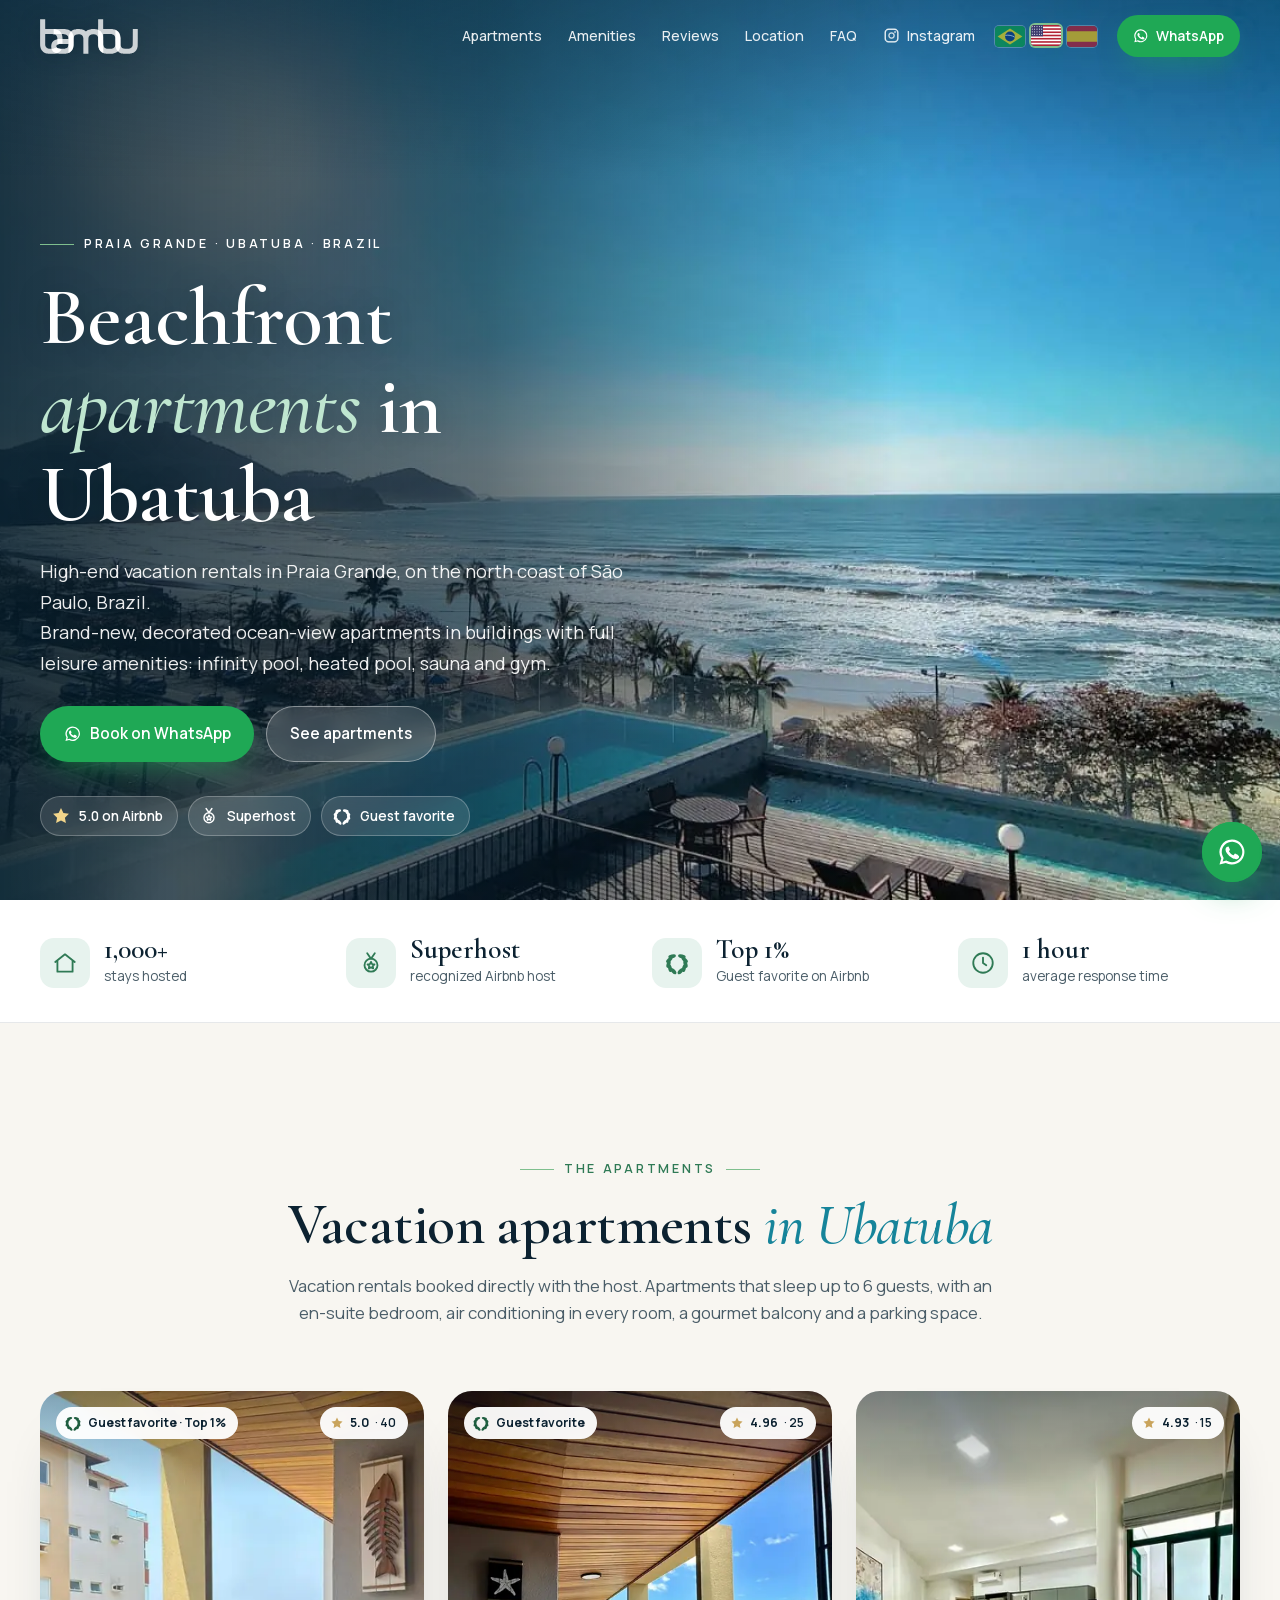
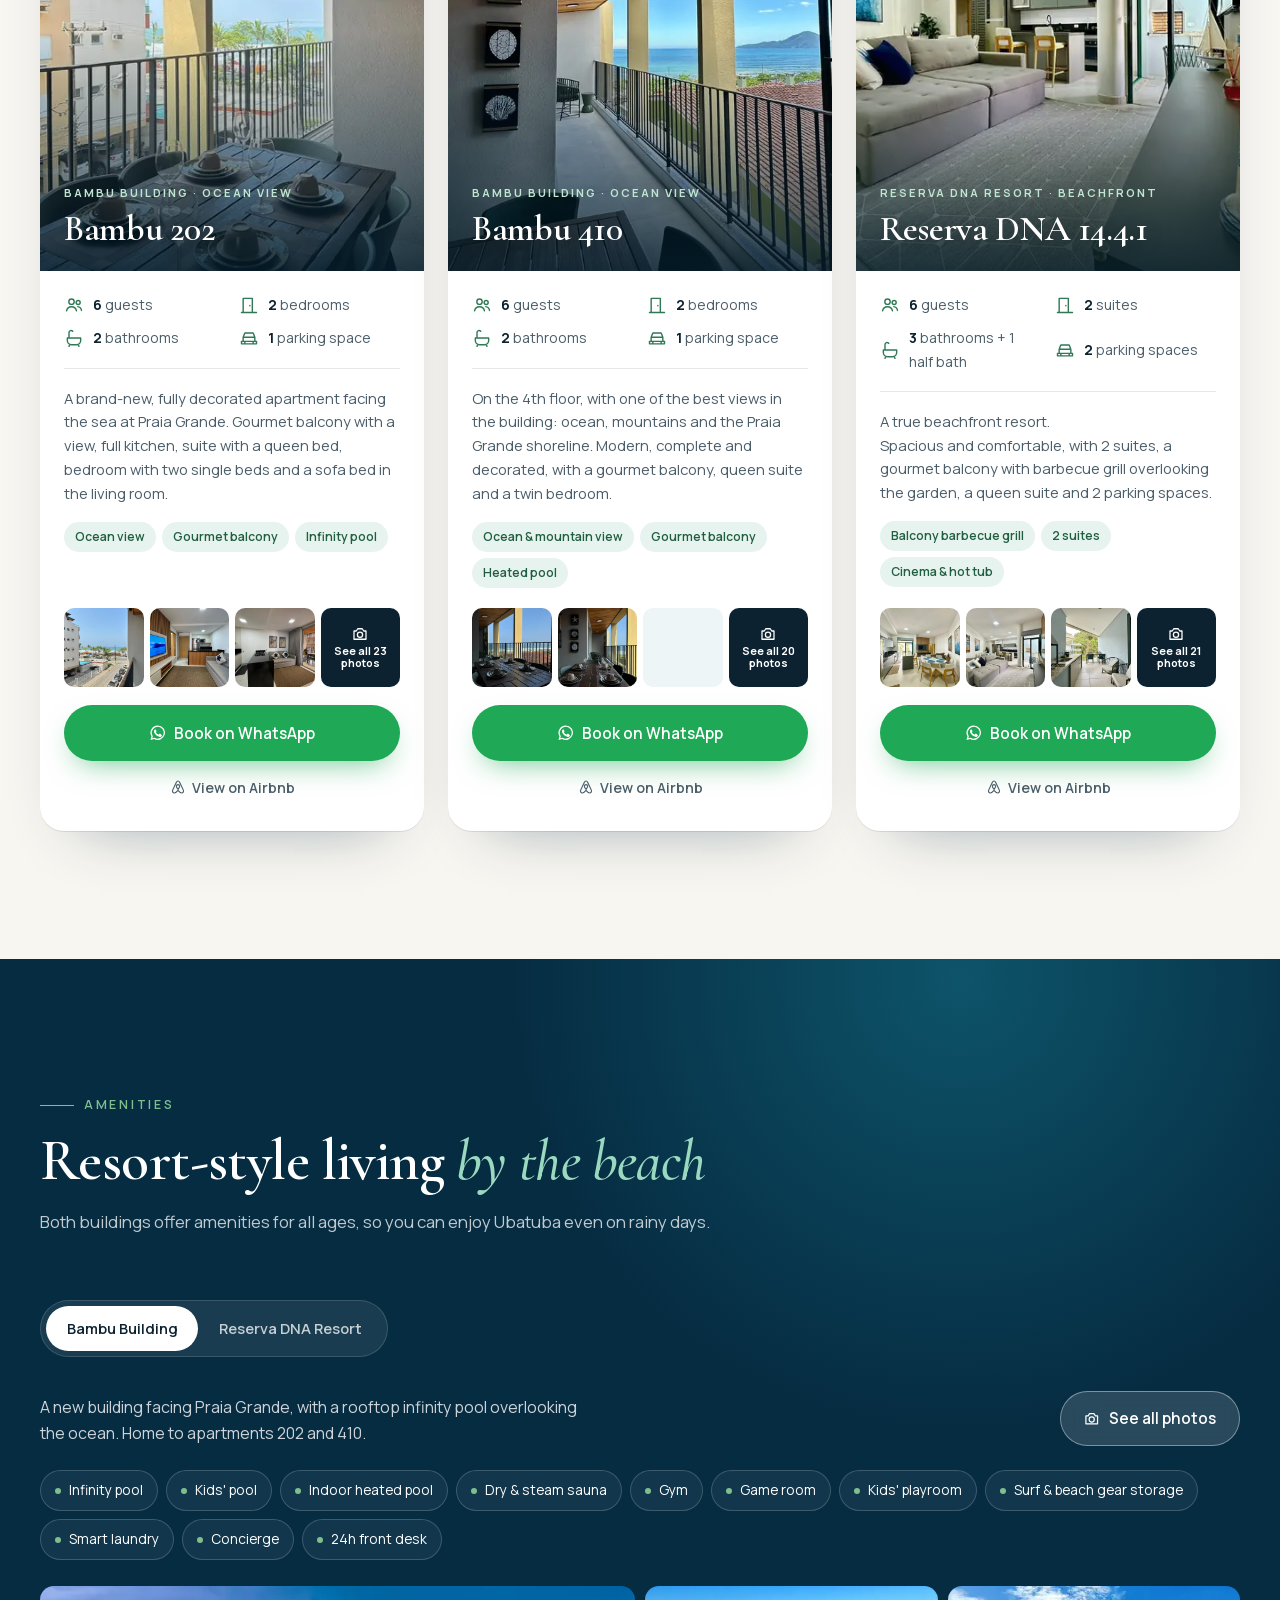
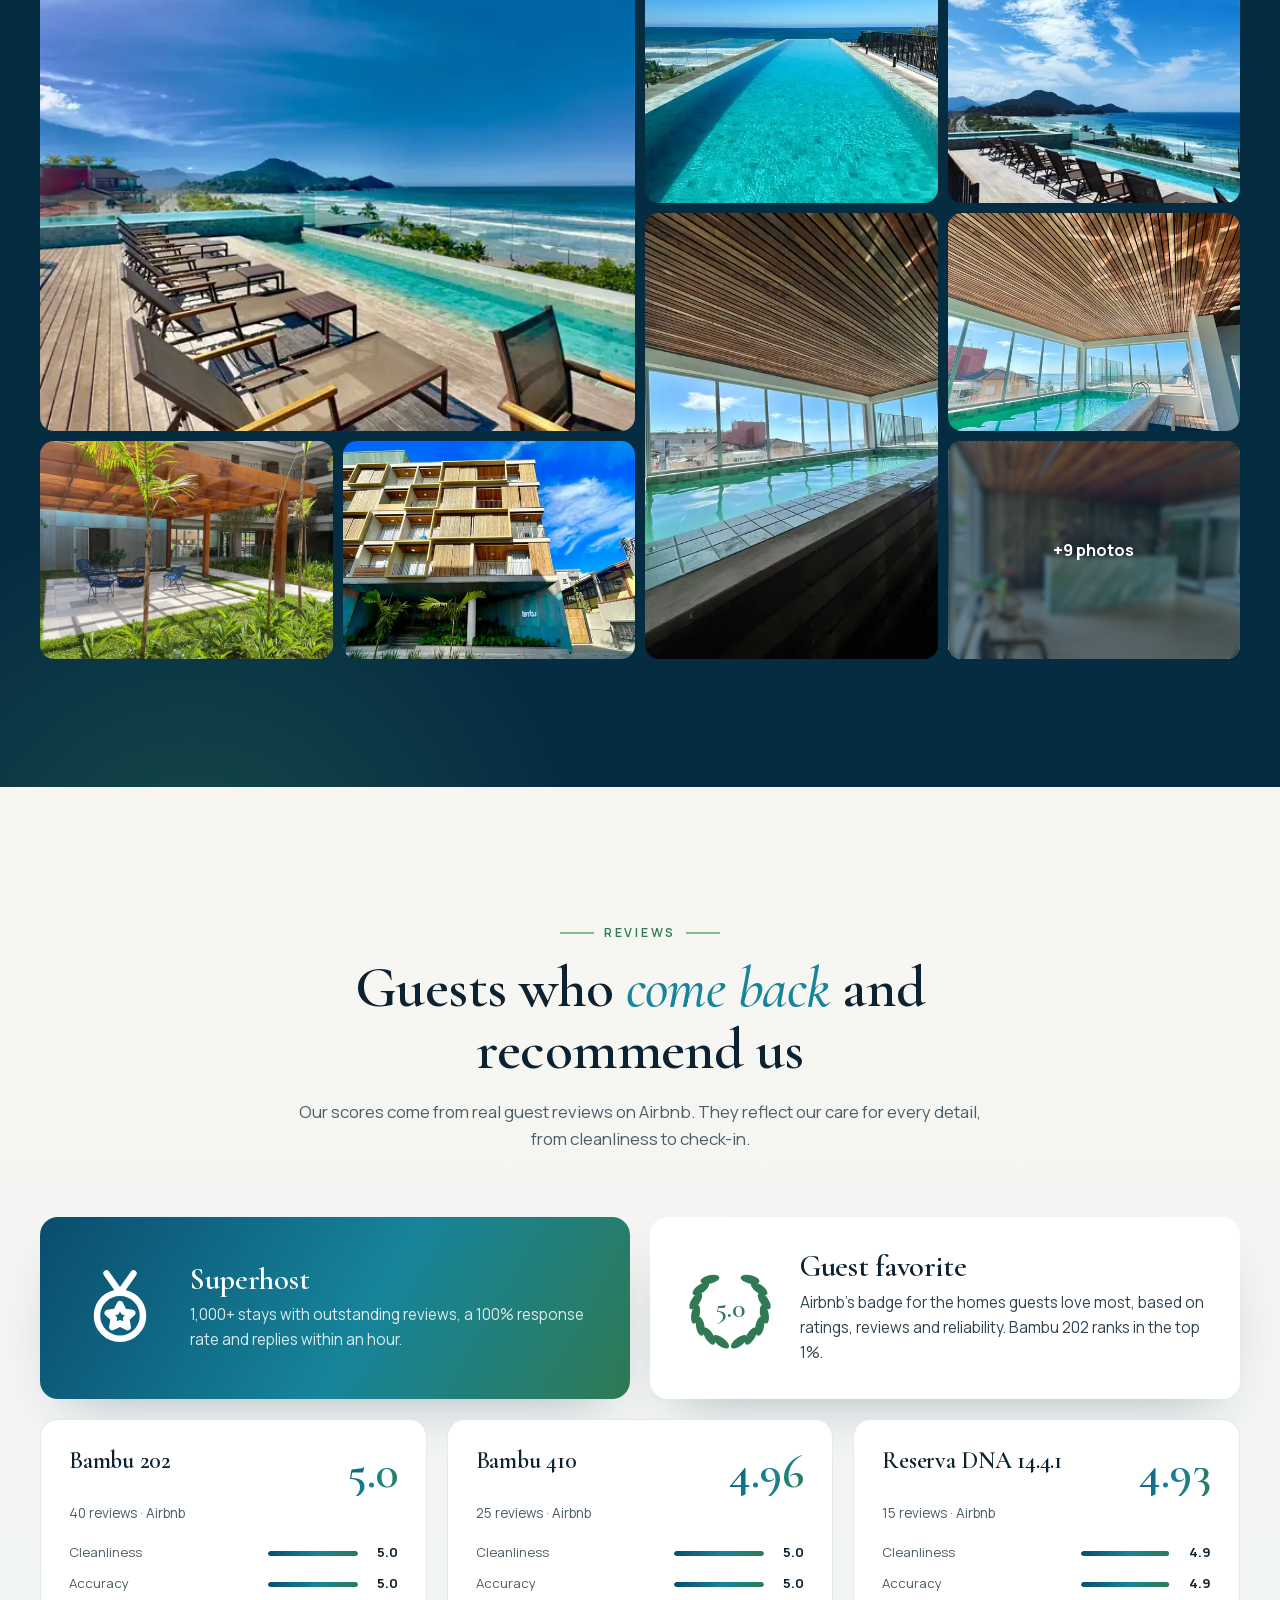
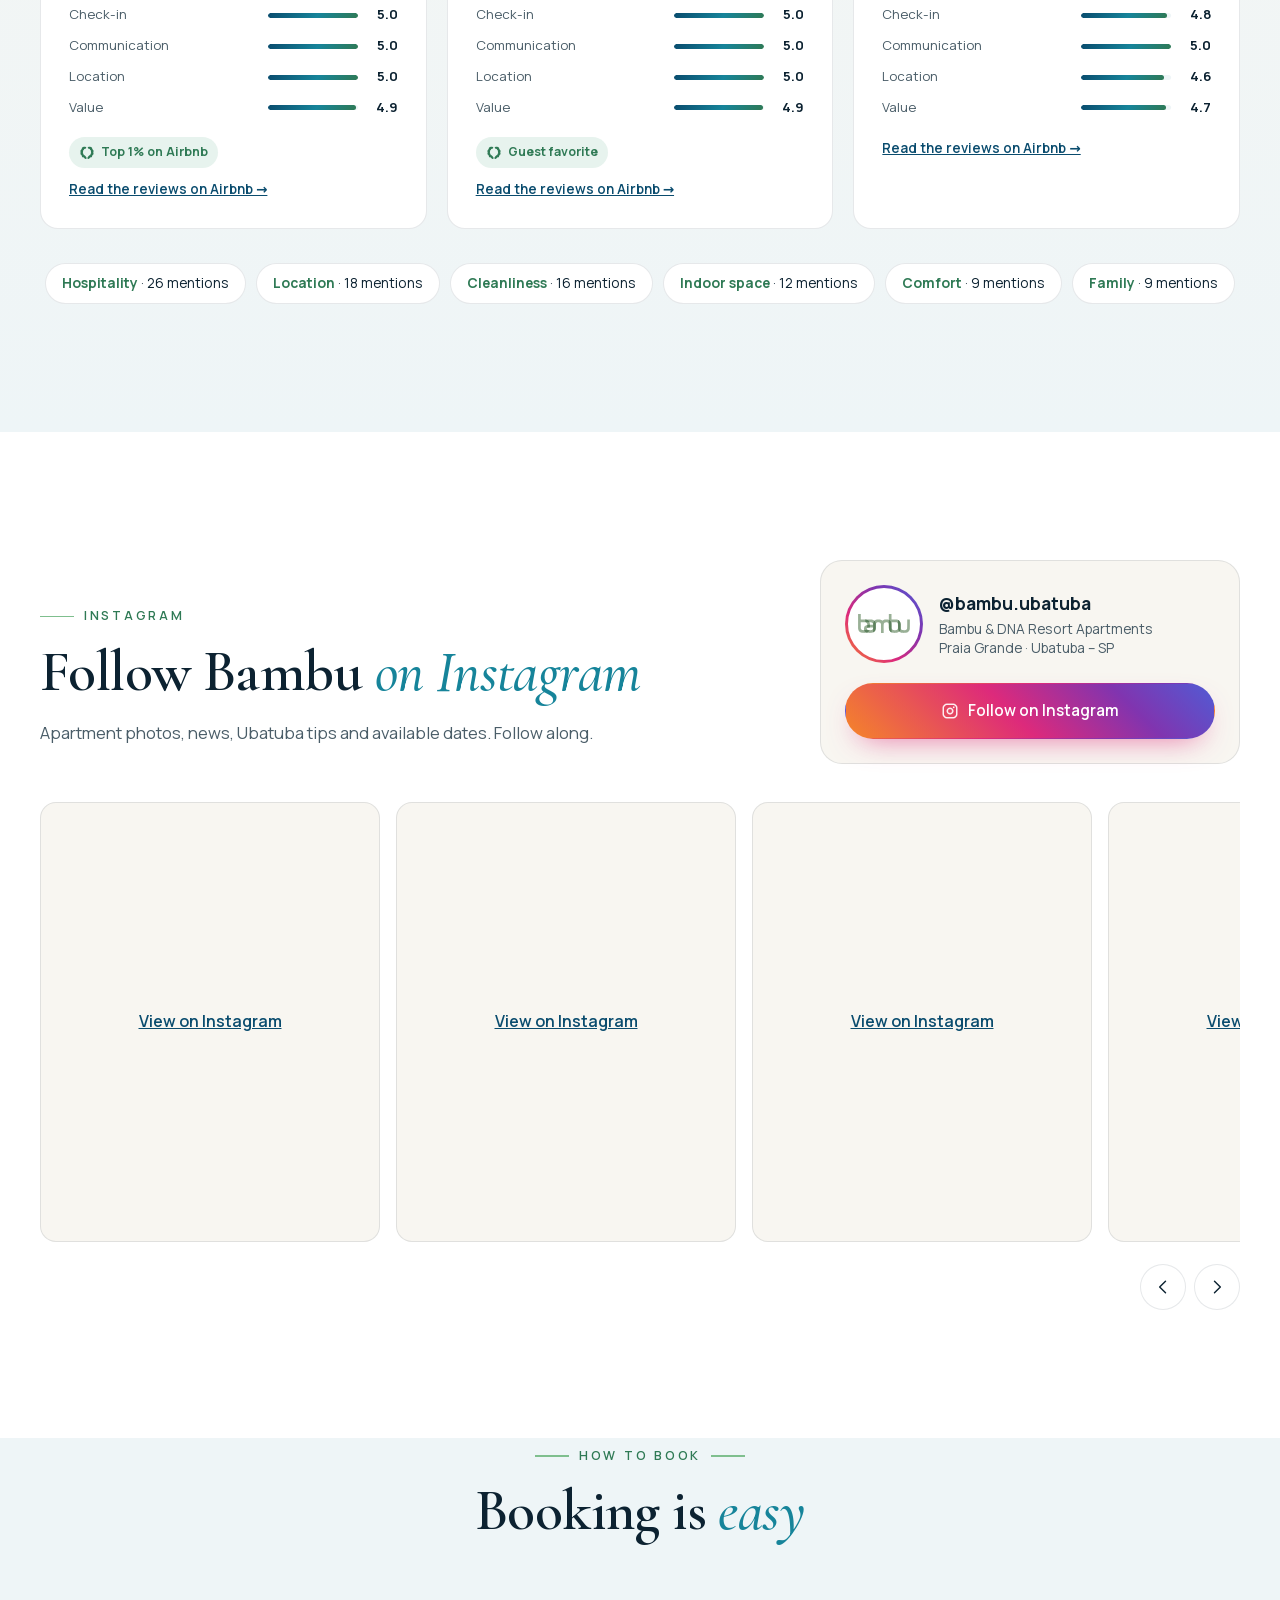
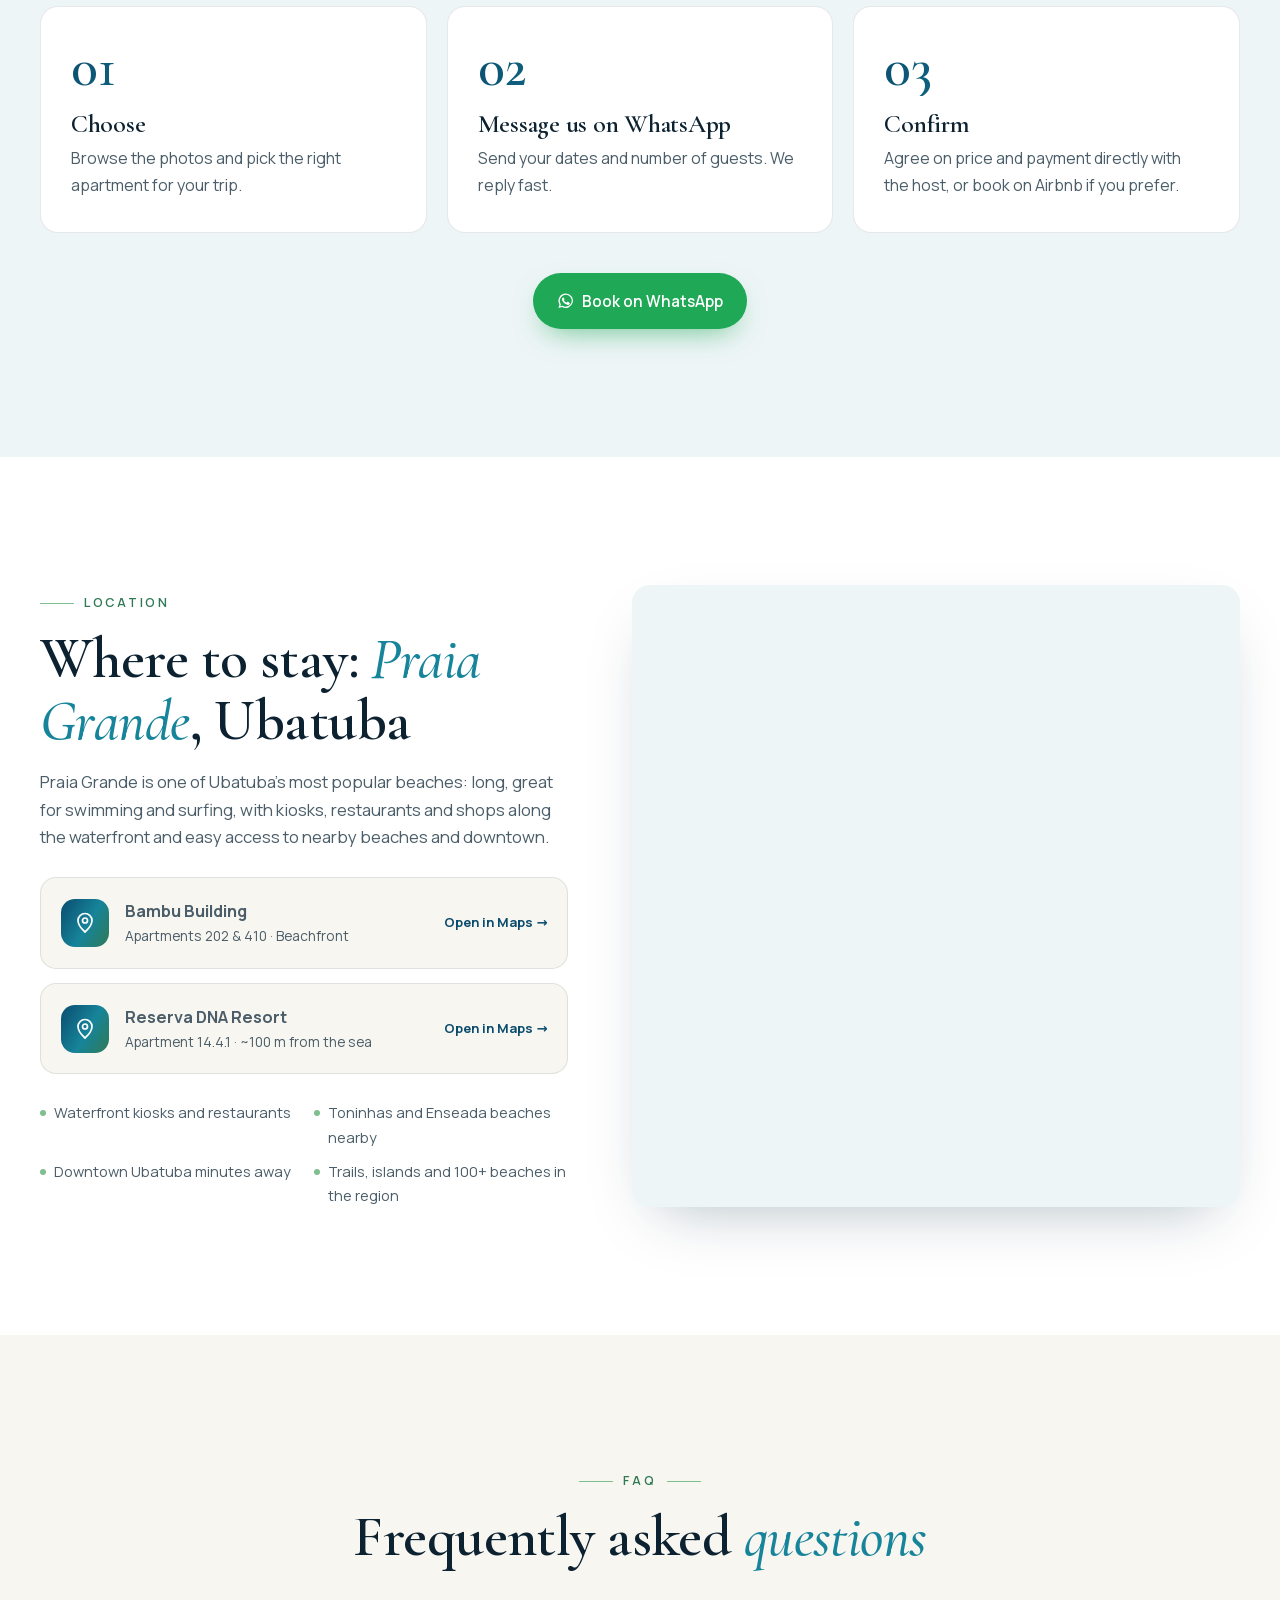
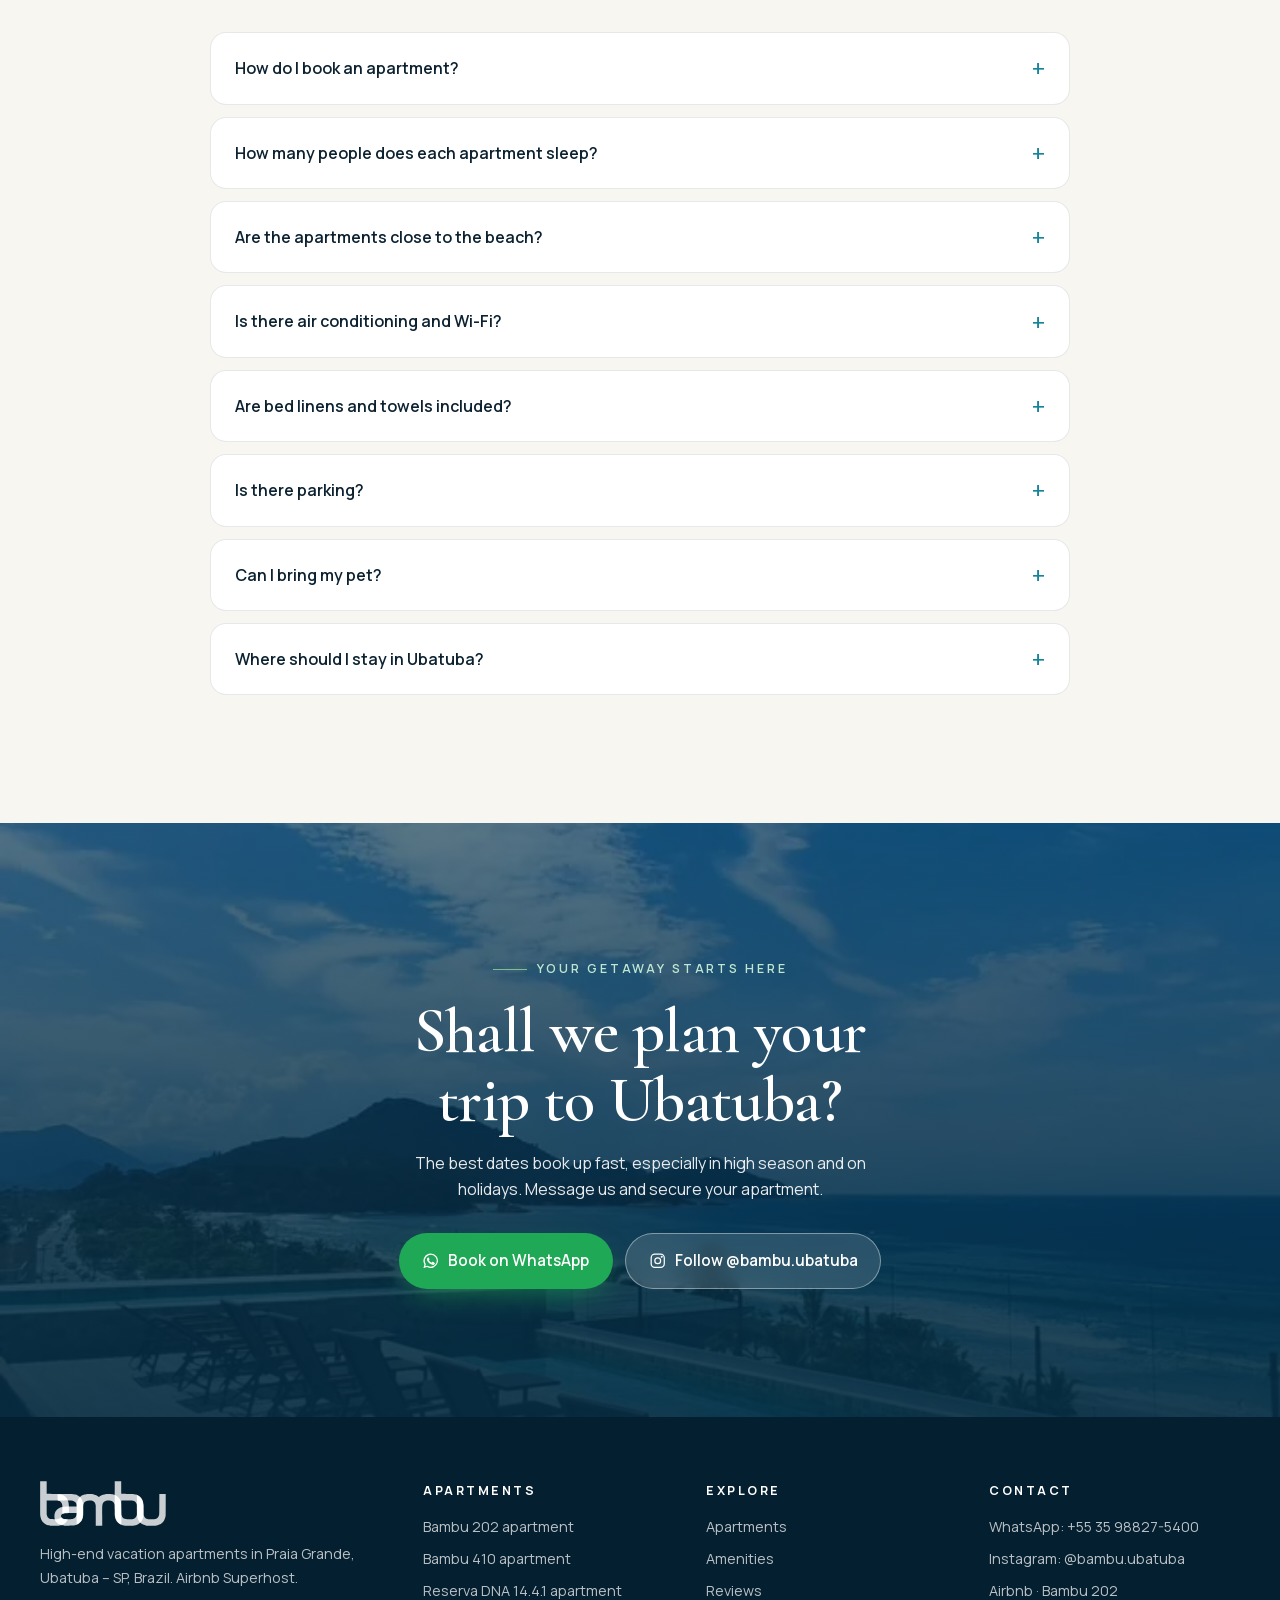
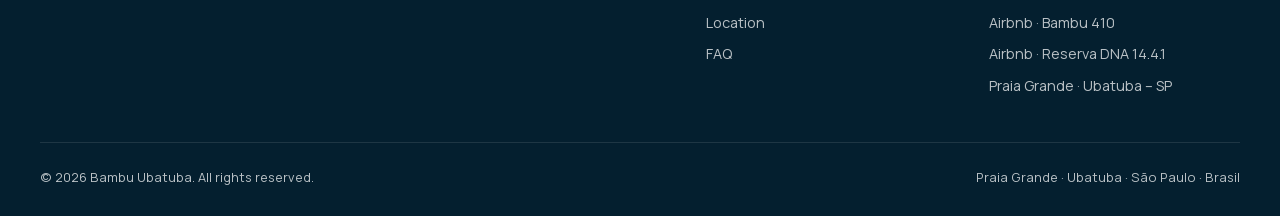
==== site/en/index.html @ 93672e26 "Instagram: 7 posts reais via incorporação oficial, em carrossel com carregamento sob demanda Co-Auth" ====
<!doctype html>
<html lang="en">
<head>
<meta charset="utf-8">
<meta name="viewport" content="width=device-width, initial-scale=1, viewport-fit=cover">
<title>Ubatuba Beachfront Vacation Rentals | Bambu</title>
<meta name="description" content="Vacation rentals in Ubatuba, Brazil: high-end ocean-view apartments in Praia Grande, in resort-style buildings with infinity pools. Airbnb Superhost with 1,000+ stays. Book on WhatsApp.">
<meta name="robots" content="index, follow, max-image-preview:large">
<link rel="canonical" href="https://www.bambuubatuba.com.br/en/">
<link rel="alternate" hreflang="pt-BR" href="https://www.bambuubatuba.com.br/"><link rel="alternate" hreflang="en" href="https://www.bambuubatuba.com.br/en/"><link rel="alternate" hreflang="es" href="https://www.bambuubatuba.com.br/es/"><link rel="alternate" hreflang="x-default" href="https://www.bambuubatuba.com.br/">
<meta name="theme-color" content="#062c42">
<meta name="geo.region" content="BR-SP"><meta name="geo.placename" content="Ubatuba">
<meta property="og:type" content="website"><meta property="og:site_name" content="Bambu Ubatuba">
<meta property="og:title" content="Ubatuba Beachfront Vacation Rentals | Bambu"><meta property="og:description" content="Vacation rentals in Ubatuba, Brazil: high-end ocean-view apartments in Praia Grande, in resort-style buildings with infinity pools. Airbnb Superhost with 1,000+ stays. Book on WhatsApp.">
<meta property="og:url" content="https://www.bambuubatuba.com.br/en/"><meta property="og:image" content="https://www.bambuubatuba.com.br/img/hero/og-bambu-ubatuba.jpg"><meta property="og:image:width" content="1200"><meta property="og:image:height" content="630">
<meta property="og:locale" content="en_US"><meta property="og:locale:alternate" content="pt_BR"><meta property="og:locale:alternate" content="es_ES">
<meta name="twitter:card" content="summary_large_image">
<link rel="icon" href="../favicon.svg" type="image/svg+xml">
<link rel="apple-touch-icon" href="../apple-touch-icon.png">
<link rel="manifest" href="../site.webmanifest">
<link rel="preload" href="../fonts/cormorant.woff2" as="font" type="font/woff2" crossorigin>
<link rel="preload" href="../fonts/manrope.woff2" as="font" type="font/woff2" crossorigin>
<link rel="preload" as="image" href="../img/hero/bambu-ubatuba-vista-mar-wide.webp" media="(min-aspect-ratio: 1/1)" fetchpriority="high">
<link rel="preload" as="image" imagesrcset="../img/hero/bambu-ubatuba-vista-mar-640.webp 640w, ../img/hero/bambu-ubatuba-vista-mar-960.webp 960w, ../img/hero/bambu-ubatuba-vista-mar-1200.webp 1200w" imagesizes="100vw" media="(max-aspect-ratio: 1/1)" fetchpriority="high">
<style>@font-face{font-family:"Cormorant";src:url(../fonts/cormorant.woff2) format("woff2");font-weight:500 600;font-style:normal;font-display:swap}@font-face{font-family:"Cormorant";src:url(../fonts/cormorant-italic.woff2) format("woff2");font-weight:500;font-style:italic;font-display:swap}@font-face{font-family:"Manrope";src:url(../fonts/manrope.woff2) format("woff2");font-weight:400 700;font-style:normal;font-display:swap}:root{--ink:#0c2231;--ink-soft:#4a5d68;--ocean-deep:#062c42;--ocean:#0a4c6e;--sea:#16849a;--bamboo:#2f7a55;--leaf:#7fbf8e;--mint:#e7f3ee;--mist:#eef5f7;--sand:#f8f6f1;--white:#fff;--line:rgba(12,34,49,.1);--gold:#c9a45c;--grad:linear-gradient(120deg,var(--ocean) 0%,var(--sea) 55%,var(--bamboo) 100%);--serif:"Cormorant","Cormorant Garamond",Georgia,"Times New Roman",serif;--sans:"Manrope",system-ui,-apple-system,"Segoe UI",Roboto,sans-serif;--r:18px;--shadow:0 24px 60px -28px rgba(6,44,66,.35);--wrap:1200px}*,*::before,*::after{box-sizing:border-box}html{scroll-behavior:smooth;-webkit-text-size-adjust:100%}body{margin:0;font-family:var(--sans);font-size:16px;line-height:1.65;color:var(--ink);background:var(--sand);-webkit-font-smoothing:antialiased;overflow-x:hidden}img{max-width:100%;height:auto;display:block}a{color:inherit}button{font:inherit;color:inherit;cursor:pointer}h1,h2,h3{font-family:var(--serif);font-weight:600;line-height:1.08;margin:0;letter-spacing:-.01em}p{margin:0 0 1em}.wrap{width:min(100% - 32px,var(--wrap));margin-inline:auto}.sr-only{position:absolute;width:1px;height:1px;overflow:hidden;clip:rect(0 0 0 0);white-space:nowrap}.skip{position:absolute;left:-999px;top:8px;background:#fff;padding:8px 14px;border-radius:8px;z-index:100}.skip:focus{left:8px}:focus-visible{outline:2px solid var(--sea);outline-offset:3px}section{scroll-margin-top:72px}.btn{display:inline-flex;align-items:center;justify-content:center;gap:.55em;padding:.95em 1.5em;border-radius:999px;font-weight:600;font-size:.95rem;text-decoration:none;border:1px solid transparent;transition:transform .2s,box-shadow .2s,background .2s,color .2s;white-space:nowrap}.btn svg{width:1.15em;height:1.15em;flex:none}.btn:hover{transform:translateY(-2px)}.btn-wa{background:#1fa855;color:#fff;box-shadow:0 12px 30px -12px rgba(31,168,85,.7)}.btn-wa:hover{background:#178f47}.btn-light{background:rgba(255,255,255,.14);color:#fff;border-color:rgba(255,255,255,.4);backdrop-filter:blur(8px)}.btn-light:hover{background:#fff;color:var(--ink)}.btn-line{background:transparent;color:var(--ink);border-color:var(--line)}.btn-line:hover{border-color:var(--ink)}.btn-dark{background:var(--ink);color:#fff}.hdr{position:fixed;inset:0 0 auto;z-index:50;color:#fff;transition:background .35s,box-shadow .35s,color .35s}.hdr.solid{background:rgba(255,255,255,.94);backdrop-filter:saturate(1.4) blur(14px);color:var(--ink);box-shadow:0 1px 0 var(--line)}.hdr-in{display:flex;align-items:center;gap:20px;height:72px}.logo{display:flex;align-items:center;gap:10px;text-decoration:none;margin-right:auto}.logo svg{width:34px;height:34px}.logo b{display:block;font-family:var(--serif);font-size:1.65rem;font-weight:600;line-height:1}.logo small{display:block;font-size:.62rem;letter-spacing:.34em;font-weight:600;opacity:.85;margin-top:3px}.nav{display:flex;gap:26px}.nav a{text-decoration:none;font-size:.9rem;font-weight:500;opacity:.9;position:relative}.nav a::after{content:"";position:absolute;left:0;right:0;bottom:-6px;height:1.5px;background:currentColor;transform:scaleX(0);transition:transform .25s;transform-origin:left}.nav a:hover::after{transform:scaleX(1)}.langs{display:flex;gap:6px;align-items:center}.langs a{display:block;width:30px;height:21px;border-radius:4px;overflow:hidden;opacity:.6;transition:opacity .2s,transform .2s;box-shadow:0 0 0 1px rgba(255,255,255,.4)}.hdr.solid .langs a{box-shadow:0 0 0 1px var(--line)}.langs a:hover,.langs a[aria-current]{opacity:1;transform:translateY(-1px)}.langs a[aria-current]{box-shadow:0 0 0 2px var(--leaf)}.langs svg{width:100%;height:100%;display:block}.hdr .btn-wa{padding:.65em 1.1em;font-size:.85rem}.burger{display:none;background:none;border:0;padding:8px;margin-right:-8px}.burger span{display:block;width:22px;height:2px;background:currentColor;margin:5px 0;border-radius:2px;transition:transform .3s,opacity .3s}.nav-open .burger span:nth-child(1){transform:translateY(7px) rotate(45deg)}.nav-open .burger span:nth-child(2){opacity:0}.nav-open .burger span:nth-child(3){transform:translateY(-7px) rotate(-45deg)}.logo img{display:block;height:35px;width:auto}.logo .logo-c{display:none}.hdr.solid .logo .logo-w{display:none}.hdr.solid .logo .logo-c{display:block}.ftr .logo img{height:45px}.nav-ig{display:inline-flex;align-items:center;gap:7px}.nav-ig img{width:17px;height:17px}.hdr-ig{display:none;width:40px;height:40px;place-items:center;border-radius:50%;transition:opacity .2s}.hdr-ig:hover{opacity:.8}.hdr-ig img{width:26px;height:26px}.hdr.solid .nav-ig img,.hdr.solid .hdr-ig img,.nav-open .nav-ig img{filter:brightness(0);opacity:.82}.hero{position:relative;min-height:100vh;min-height:100svh;display:flex;align-items:flex-end;color:#fff;overflow:hidden;background:var(--ocean-deep)}.hero picture,.hero picture img{position:absolute;inset:0;width:100%;height:100%;object-fit:cover}.hero picture img{object-position:50% 62%;animation:zoom 18s ease-out both}@keyframes zoom{from{transform:scale(1.08)}to{transform:scale(1)}}.hero::after{content:"";position:absolute;inset:0;background:linear-gradient(180deg,rgba(4,28,42,.5) 0%,rgba(4,28,42,.18) 14%,rgba(4,28,42,.5) 32%,rgba(4,28,42,.76) 55%,rgba(4,24,36,.94) 100%)}@media (max-aspect-ratio:1/1){.hero h1{text-shadow:0 2px 18px rgba(2,18,28,.55)}.hero h1 em{color:#e3f7ec}.hero p.lead{opacity:1;text-shadow:0 1px 12px rgba(2,18,28,.6)}.hero .eyebrow{text-shadow:0 1px 10px rgba(2,18,28,.6)}.hero .chip{background:rgba(4,28,42,.45)}}@media (min-aspect-ratio:1/1){.hero::after{background:linear-gradient(180deg,rgba(6,44,66,.45) 0%,rgba(6,44,66,0) 20%),linear-gradient(90deg,rgba(4,28,42,.86) 0%,rgba(4,28,42,.6) 38%,rgba(4,28,42,0) 70%)}.hero-in{padding-bottom:88px}}.hero-in{position:relative;z-index:1;padding:140px 0 64px}.eyebrow{display:inline-flex;align-items:center;gap:10px;font-size:.78rem;font-weight:600;letter-spacing:.22em;text-transform:uppercase}.eyebrow::before{content:"";width:34px;height:1.5px;background:var(--leaf)}.hero h1{font-size:clamp(2.6rem,6.4vw,5.4rem);max-width:13ch;margin:18px 0 18px;text-shadow:0 2px 30px rgba(0,0,0,.25)}.hero h1 em{font-style:italic;font-weight:500;color:#bfe6d0}.hero p.lead{font-size:clamp(1rem,1.5vw,1.15rem);max-width:56ch;opacity:.92}.hero-cta{display:flex;flex-wrap:wrap;gap:12px;margin:28px 0 34px}.chips{list-style:none;padding:0;margin:0;display:flex;flex-wrap:wrap;gap:10px}.chip{display:inline-flex;align-items:center;gap:8px;padding:8px 14px 8px 10px;border-radius:999px;background:rgba(255,255,255,.12);border:1px solid rgba(255,255,255,.25);backdrop-filter:blur(10px);font-size:.84rem;font-weight:600}.chip svg{width:20px;height:20px;flex:none}.trust{background:#fff;border-bottom:1px solid var(--line)}.trust ul{list-style:none;margin:0;padding:34px 0;display:grid;grid-template-columns:repeat(4,1fr);gap:24px}.trust li{display:flex;align-items:center;gap:14px}.trust .ic{width:50px;height:50px;border-radius:14px;display:grid;place-items:center;background:var(--mint);color:var(--bamboo);flex:none}.trust .ic svg{width:26px;height:26px}.trust strong{display:block;font-family:var(--serif);font-size:1.7rem;line-height:1}.trust span{font-size:.85rem;color:var(--ink-soft);line-height:1.35;display:block;margin-top:4px}.sec{padding:clamp(72px,10vw,128px) 0}.sec-head{max-width:720px;margin-bottom:clamp(40px,6vw,64px)}.sec-head.center{text-align:center;margin-inline:auto}.sec-head .eyebrow{color:var(--bamboo)}.sec-head h2{font-size:clamp(2.2rem,4.6vw,3.6rem);margin:14px 0 16px}.sec-head h2 em{font-style:italic;font-weight:500;color:var(--sea)}.sec-head p{color:var(--ink-soft);font-size:1.05rem}.center .eyebrow::after{content:"";width:34px;height:1.5px;background:var(--leaf)}.apts{display:grid;grid-template-columns:repeat(3,1fr);gap:24px;align-items:stretch}.apt{display:flex;flex-direction:column;background:#fff;border-radius:24px;overflow:hidden;box-shadow:0 1px 0 var(--line),0 30px 60px -40px rgba(6,44,66,.45);transition:transform .4s cubic-bezier(.2,.7,.2,1),box-shadow .4s}.apt:hover{transform:translateY(-6px);box-shadow:0 1px 0 var(--line),0 40px 70px -40px rgba(6,44,66,.55)}.apt-cover{position:relative;aspect-ratio:4/5;overflow:hidden;background:var(--mist)}.apt-img{position:absolute;inset:0;padding:0;border:0;background:none;display:block;width:100%}.apt-img img{width:100%;height:100%;object-fit:cover;transition:transform 1.1s cubic-bezier(.2,.7,.2,1)}.apt:hover .apt-img img{transform:scale(1.06)}.apt-cover::after{content:"";position:absolute;inset:0;background:linear-gradient(180deg,rgba(4,28,42,.35) 0%,rgba(4,28,42,0) 22%,rgba(4,28,42,0) 50%,rgba(4,28,42,.85) 100%);pointer-events:none}.apt-top{position:absolute;left:16px;right:16px;top:16px;z-index:1;display:flex;justify-content:space-between;align-items:center;gap:8px;pointer-events:none}.apt-fav,.apt-rate{white-space:nowrap;display:inline-flex;align-items:center;gap:6px;background:rgba(255,255,255,.95);color:var(--ink);padding:6px 12px 6px 8px;border-radius:999px;font-size:.76rem;font-weight:700;backdrop-filter:blur(6px)}.apt-rate{margin-left:auto;padding-left:10px;font-weight:600}.apt-rate svg{width:14px;height:14px;color:var(--gold)}.apt-cap{position:absolute;left:24px;right:24px;bottom:22px;z-index:1;color:#fff;pointer-events:none}.apt-cap .tag{color:#bfe6d0}.tag{font-size:.7rem;font-weight:700;letter-spacing:.18em;text-transform:uppercase;color:var(--sea)}.apt h3{font-size:clamp(2rem,2.8vw,2.5rem);margin-top:6px;text-shadow:0 2px 20px rgba(0,0,0,.3)}.apt-body{display:flex;flex-direction:column;flex:1;padding:22px 24px 24px}.specs{list-style:none;padding:0 0 18px;margin:0 0 18px;display:grid;grid-template-columns:1fr 1fr;gap:10px 14px;border-bottom:1px solid var(--line)}.specs li{display:flex;align-items:center;gap:9px;font-size:.88rem;color:var(--ink-soft)}.specs svg{width:20px;height:20px;color:var(--bamboo);flex:none}.specs b{color:var(--ink)}.apt-desc{color:var(--ink-soft);font-size:.93rem;line-height:1.6;margin-bottom:16px}.hl{list-style:none;padding:0;margin:0 0 20px;display:flex;flex-wrap:wrap;gap:6px}.hl li{font-size:.76rem;font-weight:600;padding:5px 11px;border-radius:999px;background:var(--mint);color:#1f5e40}.apt-thumbs{display:grid;grid-template-columns:repeat(4,1fr);gap:6px;margin:auto 0 18px}.apt-thumbs button{padding:0;border:0;border-radius:10px;overflow:hidden;aspect-ratio:1;background:var(--mist)}.apt-thumbs img{width:100%;height:100%;object-fit:cover;transition:opacity .2s}.apt-thumbs button:hover img{opacity:.8}.apt-all{display:flex!important;flex-direction:column;align-items:center;justify-content:center;gap:2px;background:var(--ink)!important;color:#fff;font-size:.68rem;font-weight:700;line-height:1.15;text-align:center;padding:4px!important}.apt-all svg{width:18px;height:18px}.apt-cta{display:flex;flex-direction:column;align-items:center;gap:6px}.apt-cta .btn{width:100%}.apt-link{display:inline-flex;align-items:center;gap:6px;font-size:.88rem;font-weight:600;color:var(--ink-soft);text-decoration:none;padding:.6em .2em}.apt-link svg{width:16px;height:16px}.apt-link:hover{color:var(--ink)}.leisure{background:var(--ocean-deep);color:#fff;position:relative;overflow:hidden}.leisure::before{content:"";position:absolute;inset:-30% -10% auto auto;width:70vw;height:70vw;background:radial-gradient(closest-side,rgba(22,132,154,.45),transparent);pointer-events:none}.leisure::after{content:"";position:absolute;inset:auto auto -35% -15%;width:60vw;height:60vw;background:radial-gradient(closest-side,rgba(47,122,85,.4),transparent);pointer-events:none}.leisure .wrap{position:relative;z-index:1}.leisure .sec-head .eyebrow{color:var(--leaf)}.leisure .sec-head p{color:rgba(255,255,255,.75)}.leisure .sec-head h2 em{color:#9ad9c0}.tabs{display:inline-flex;padding:5px;border-radius:999px;background:rgba(255,255,255,.08);border:1px solid rgba(255,255,255,.14);margin-bottom:34px;flex-wrap:wrap}.tabs button{background:none;border:0;padding:.7em 1.4em;border-radius:999px;font-weight:600;font-size:.92rem;color:rgba(255,255,255,.75)}.tabs button[aria-selected=true]{background:#fff;color:var(--ink)}.panel[hidden]{display:none}.panel-top{display:flex;justify-content:space-between;align-items:flex-end;gap:24px;flex-wrap:wrap;margin-bottom:24px}.panel-top p{max-width:60ch;color:rgba(255,255,255,.8);margin:0}.amen{list-style:none;padding:0;margin:0 0 26px;display:flex;flex-wrap:wrap;gap:8px}.amen li{display:flex;align-items:center;gap:8px;font-size:.86rem;padding:8px 14px;border-radius:999px;border:1px solid rgba(255,255,255,.18);background:rgba(255,255,255,.05)}.amen li::before{content:"";width:6px;height:6px;border-radius:50%;background:var(--leaf)}.bento{display:grid;grid-template-columns:repeat(4,1fr);grid-auto-rows:clamp(140px,17vw,230px);gap:10px}.bento button{padding:0;border:0;border-radius:14px;overflow:hidden;background:rgba(255,255,255,.06);position:relative}.bento button:nth-child(1){grid-column:span 2;grid-row:span 2}.bento button:nth-child(4){grid-row:span 2}.bento img{width:100%;height:100%;object-fit:cover;transition:transform .8s cubic-bezier(.2,.7,.2,1)}.bento button:hover img{transform:scale(1.06)}.bento .count{position:absolute;inset:0;display:grid;place-items:center;background:rgba(6,44,66,.6);font-weight:700;font-size:1.05rem;backdrop-filter:blur(2px)}.reviews{background:linear-gradient(180deg,var(--sand),var(--mist))}.rev-top{display:grid;grid-template-columns:1fr 1fr;gap:20px;margin-bottom:20px}.award{border-radius:var(--r);padding:34px;display:flex;gap:24px;align-items:center;background:#fff;box-shadow:var(--shadow)}.award.dark{background:var(--grad);color:#fff}.award svg.big{width:92px;height:92px;flex:none}.award h3{font-size:1.9rem;margin-bottom:6px}.award p{margin:0;font-size:.95rem;opacity:.85}.scores{display:grid;grid-template-columns:repeat(3,1fr);gap:20px}.score{background:#fff;border-radius:var(--r);padding:28px;border:1px solid var(--line)}.score header{display:flex;justify-content:space-between;align-items:flex-start;gap:12px;margin-bottom:6px}.score h3{font-size:1.5rem}.score .big{font-family:var(--serif);font-size:3rem;line-height:1;font-weight:600;background:var(--grad);-webkit-background-clip:text;background-clip:text;color:transparent}.score .sub{font-size:.85rem;color:var(--ink-soft);margin-bottom:18px}.bars{list-style:none;padding:0;margin:0 0 18px;display:grid;gap:9px}.bars li{display:grid;grid-template-columns:1fr 90px 30px;gap:10px;align-items:center;font-size:.83rem;color:var(--ink-soft)}.bars i{display:block;height:5px;border-radius:5px;background:var(--mist);overflow:hidden}.bars i::before{content:"";display:block;height:100%;width:var(--v);background:var(--grad);border-radius:5px}.bars b{color:var(--ink);text-align:right}.score .fav{display:inline-flex;align-items:center;gap:6px;font-size:.78rem;font-weight:700;color:var(--bamboo);background:var(--mint);padding:5px 10px;border-radius:999px}.score .fav svg{width:16px;height:16px}.score a{font-size:.85rem;font-weight:600;color:var(--ocean)}.quotes{display:grid;grid-template-columns:repeat(3,1fr);gap:20px;margin-top:20px}.quote{background:#fff;border-radius:var(--r);padding:30px;border:1px solid var(--line);display:flex;flex-direction:column}.quote .stars{display:flex;gap:2px;color:var(--gold);margin-bottom:14px}.quote .stars svg{width:16px;height:16px}.quote blockquote{margin:0 0 18px;font-family:var(--serif);font-size:1.3rem;line-height:1.35;font-style:italic;flex:1}.quote figcaption{font-size:.85rem;color:var(--ink-soft)}.quote figcaption b{color:var(--ink);display:block}.topics{display:flex;flex-wrap:wrap;gap:10px;justify-content:center;margin-top:34px}.topics span{background:#fff;border:1px solid var(--line);padding:8px 16px;border-radius:999px;font-size:.86rem}.topics b{color:var(--bamboo)}.ig{background:#fff}.ig-grid{display:grid;grid-template-columns:minmax(0,.85fr) minmax(0,1.4fr);gap:clamp(28px,5vw,72px);align-items:center}.ig-card{background:var(--sand);border:1px solid var(--line);border-radius:22px;padding:24px;display:flex;flex-direction:column;gap:20px}.ig-prof{display:flex;align-items:center;gap:16px;min-width:0}.ig-av{width:78px;height:78px;border-radius:50%;padding:3px;background:linear-gradient(45deg,#f58529,#dd2a7b,#8134af,#515bd4);flex:none}.ig-av>span{display:grid;place-items:center;width:100%;height:100%;border-radius:50%;background:#fff;border:3px solid #fff}.ig-av img{width:78%;height:auto}.ig-prof b{display:block;font-size:1.08rem}.ig-prof small{display:block;color:var(--ink-soft);font-size:.86rem;line-height:1.4}.btn-ig{background:linear-gradient(45deg,#f58529,#dd2a7b 45%,#8134af 75%,#515bd4);color:#fff;box-shadow:0 12px 30px -14px rgba(221,42,123,.7)}.btn-ig img{width:18px;height:18px}.ig-feed{display:grid;grid-template-columns:repeat(3,1fr);gap:8px}.ig-tile{position:relative;display:block;aspect-ratio:1;border-radius:14px;overflow:hidden;background:var(--mist)}.ig-tile .ph{width:100%;height:100%;object-fit:cover;transition:transform .8s cubic-bezier(.2,.7,.2,1)}.ig-ov{position:absolute;inset:0;display:grid;place-items:center;background:rgba(6,44,66,.45);opacity:0;transition:opacity .3s}.ig-ov img{width:34px;height:34px}.ig-tile:hover .ig-ov,.ig-tile:focus-visible .ig-ov{opacity:1}.ig-tile:hover .ph{transform:scale(1.06)}.steps{list-style:none;padding:0;margin:0;display:grid;grid-template-columns:repeat(3,1fr);gap:20px;counter-reset:s}.steps li{background:#fff;border-radius:var(--r);padding:34px 30px;border:1px solid var(--line);position:relative;counter-increment:s}.steps li::before{content:"0" counter(s);font-family:var(--serif);font-size:3.4rem;line-height:1;font-weight:600;background:var(--grad);-webkit-background-clip:text;background-clip:text;color:transparent;display:block;margin-bottom:14px}.steps h3{font-size:1.6rem;margin-bottom:8px}.steps p{color:var(--ink-soft);margin:0}.book-cta{display:flex;justify-content:center;gap:12px;flex-wrap:wrap;margin-top:40px}.loc{background:#fff}.loc-grid{display:grid;grid-template-columns:1fr 1.15fr;gap:clamp(28px,5vw,64px);align-items:stretch}.places{display:grid;gap:14px;margin:26px 0}.place{display:flex;gap:16px;align-items:center;padding:20px;border:1px solid var(--line);border-radius:16px;text-decoration:none;transition:border-color .2s,box-shadow .2s,transform .2s;background:var(--sand)}.place:hover{border-color:var(--sea);box-shadow:var(--shadow);transform:translateY(-2px)}.place .pin{width:48px;height:48px;border-radius:14px;background:var(--grad);color:#fff;display:grid;place-items:center;flex:none}.place .pin svg{width:24px;height:24px}.place b{display:block;font-size:1.02rem}.place span{display:block;font-size:.86rem;color:var(--ink-soft)}.place .go{margin-left:auto;font-size:.82rem;font-weight:700;color:var(--ocean);white-space:nowrap}.near{list-style:none;padding:0;margin:0;display:grid;grid-template-columns:1fr 1fr;gap:10px 20px;font-size:.92rem;color:var(--ink-soft)}.near li{display:flex;gap:8px;align-items:baseline}.near li::before{content:"";width:6px;height:6px;border-radius:50%;background:var(--leaf);flex:none;transform:translateY(-2px)}.map{border-radius:var(--r);overflow:hidden;min-height:420px;background:var(--mist);position:relative;box-shadow:var(--shadow)}.map iframe{position:absolute;inset:0;width:100%;height:100%;border:0}.faq-list{max-width:860px;margin:0 auto;display:grid;gap:12px}.faq-list details{background:#fff;border:1px solid var(--line);border-radius:16px;padding:0 24px;transition:box-shadow .2s}.faq-list details[open]{box-shadow:var(--shadow)}.faq-list summary{list-style:none;cursor:pointer;padding:22px 0;font-weight:600;display:flex;justify-content:space-between;gap:20px;align-items:center}.faq-list summary::-webkit-details-marker{display:none}.faq-list summary::after{content:"+";font-size:1.5rem;font-weight:400;color:var(--sea);transition:transform .25s;line-height:1}.faq-list details[open] summary::after{transform:rotate(45deg)}.faq-list details p{color:var(--ink-soft);padding-bottom:22px;margin:0}.final{position:relative;color:#fff;text-align:center;overflow:hidden;background:var(--ocean-deep)}.final img{position:absolute;inset:0;width:100%;height:100%;object-fit:cover;opacity:.55}.final::after{content:"";position:absolute;inset:0;background:linear-gradient(180deg,rgba(6,44,66,.35),rgba(6,44,66,.85))}.final .wrap{position:relative;z-index:1}.final h2{font-size:clamp(2.4rem,5vw,4rem);max-width:16ch;margin:16px auto}.final p{max-width:56ch;margin:0 auto 30px;opacity:.9}.final .eyebrow{color:#bfe6d0}.final .hero-cta{justify-content:center;margin:0}.ftr{background:#041f2f;color:rgba(255,255,255,.72);padding:64px 0 28px;font-size:.9rem}.ftr-grid{display:grid;grid-template-columns:1.4fr 1fr 1fr 1fr;gap:32px;margin-bottom:44px}.ftr .logo{color:#fff;margin-bottom:16px}.ftr h4{color:#fff;font-size:.78rem;letter-spacing:.2em;text-transform:uppercase;margin:0 0 14px}.ftr ul{list-style:none;padding:0;margin:0;display:grid;gap:8px}.ftr a{text-decoration:none}.ftr a:hover{color:#fff}.ftr-bot{border-top:1px solid rgba(255,255,255,.1);padding-top:24px;display:flex;justify-content:space-between;gap:16px;flex-wrap:wrap;font-size:.8rem}.fab{position:fixed;right:18px;bottom:18px;z-index:40;width:60px;height:60px;border-radius:50%;background:#1fa855;color:#fff;display:grid;place-items:center;box-shadow:0 14px 34px -10px rgba(31,168,85,.8);transition:transform .2s}.fab:hover{transform:scale(1.07)}.fab svg{width:30px;height:30px}.fab::before{content:"";position:absolute;inset:0;border-radius:50%;border:2px solid #1fa855;animation:ping 2.4s infinite}@keyframes ping{0%{transform:scale(1);opacity:.7}80%,100%{transform:scale(1.5);opacity:0}}.lb{position:fixed;inset:0;z-index:90;background:rgba(3,18,28,.96);display:none;flex-direction:column;color:#fff}.lb.open{display:flex}.lb-top{display:flex;justify-content:space-between;align-items:center;padding:14px 18px;font-size:.9rem}.lb-top b{font-family:var(--serif);font-size:1.3rem;font-weight:600}.lb-stage{flex:1;position:relative;display:flex;align-items:center;justify-content:center;min-height:0;padding:0 64px;touch-action:pan-y}.lb-stage img{max-width:100%;max-height:100%;object-fit:contain;border-radius:8px;user-select:none;-webkit-user-drag:none}.lb button{background:rgba(255,255,255,.1);border:0;color:#fff;width:46px;height:46px;border-radius:50%;display:grid;place-items:center;transition:background .2s}.lb button:hover{background:rgba(255,255,255,.22)}.lb button svg{width:22px;height:22px}.lb-prev,.lb-next{position:absolute;top:50%;transform:translateY(-50%)}.lb-prev{left:10px}.lb-next{right:10px}.lb-cap{text-align:center;padding:12px 18px 20px;font-size:.9rem;opacity:.85}.js .rv{opacity:0;transform:translateY(26px);transition:opacity .9s ease,transform .9s cubic-bezier(.2,.7,.2,1)}.js .rv.in{opacity:1;transform:none}@media (prefers-reduced-motion:reduce){*{animation:none!important;transition:none!important}html{scroll-behavior:auto}.js .rv{opacity:1;transform:none}}@media (max-width:1080px){.nav{display:none}.burger{display:block}.hdr-ig{display:grid}.nav-open .nav{display:flex;position:fixed;top:72px;left:0;right:0;flex-direction:column;gap:0;background:#fff;color:var(--ink);padding:8px 16px 20px;box-shadow:0 20px 40px -20px rgba(0,0,0,.3)}.nav-open .nav a{padding:14px 4px;border-bottom:1px solid var(--line);font-size:1rem}.nav-open .hdr{background:#fff;color:var(--ink)}.trust ul{grid-template-columns:repeat(2,1fr)}.scores,.quotes{grid-template-columns:1fr 1fr}.apts{display:flex;overflow-x:auto;scroll-snap-type:x mandatory;gap:16px;margin-inline:-16px;padding:6px 16px 34px;scroll-padding-inline:16px;scrollbar-width:none;-webkit-overflow-scrolling:touch}.apts::-webkit-scrollbar{display:none}.apt{flex:0 0 min(84vw,380px);scroll-snap-align:start}.apt:hover{transform:none}.ftr-grid{grid-template-columns:1fr 1fr}}@media (max-width:860px){.loc-grid,.rev-top{grid-template-columns:1fr}.steps{grid-template-columns:1fr}.ig-grid{grid-template-columns:1fr}.ig-feed{gap:6px}.ig-tile{border-radius:10px}.bento{grid-template-columns:repeat(2,1fr);grid-auto-rows:150px}.bento button:nth-child(4){grid-row:span 1}.map{min-height:340px}}@media (max-width:640px){.hdr .btn-wa{display:none}.hdr-in{gap:12px}.langs a{width:26px;height:18px}.logo b{font-size:1.4rem}.logo small{letter-spacing:.26em}.hero-in{padding-bottom:40px}.hero-cta .btn{flex:1 1 100%}.trust ul{grid-template-columns:1fr 1fr;gap:20px 12px;padding:26px 0}.trust .ic{width:42px;height:42px}.trust strong{font-size:1.4rem}.specs{grid-template-columns:repeat(2,1fr)}.scores,.quotes{grid-template-columns:1fr}.award{padding:26px;flex-direction:column;align-items:flex-start;gap:16px}.near{grid-template-columns:1fr}.place .go{display:none}.ftr-grid{grid-template-columns:1fr}.lb-stage{padding:0 8px}.lb-prev,.lb-next{top:auto;bottom:-58px;transform:none}.lb-cap{padding-bottom:70px}.apt-rate .n{display:none}.apt-fav,.apt-rate{font-size:.72rem}.fab{width:56px;height:56px;right:14px;bottom:14px}}@media (max-width:380px){.langs{gap:4px}.langs a{width:22px;height:16px}.logo svg{width:28px;height:28px}}html.lenis,html.lenis body{height:auto}.lenis.lenis-smooth{scroll-behavior:auto!important}.lenis.lenis-smooth [data-lenis-prevent]{overscroll-behavior:contain}.lenis.lenis-stopped{overflow:hidden}.hdr:not(.solid) .logo-w{filter:drop-shadow(0 1px 10px rgba(2,18,28,.35))}.has-embeds .ig-grid{grid-template-columns:1fr;gap:36px}.has-embeds .ig-side{display:grid;grid-template-columns:minmax(0,1fr) minmax(0,420px);gap:24px 48px;align-items:end}.has-embeds .ig-side .sec-head{margin-bottom:0!important}.ig-wrap{min-width:0}.ig-embeds{display:flex;gap:16px;overflow-x:auto;scroll-snap-type:x mandatory;scrollbar-width:none;align-items:flex-start;padding:2px 2px 8px}.ig-embeds::-webkit-scrollbar{display:none}.ig-embeds>*{flex:0 0 340px!important;scroll-snap-align:start}.ig-embeds .instagram-media,.ig-embeds iframe{min-width:0!important;max-width:100%!important;width:340px!important;margin:0!important;border-radius:16px!important;border:1px solid var(--line)!important;box-shadow:none!important}.ig-embeds blockquote.instagram-media{background:var(--sand);min-height:440px;display:grid;place-items:center;padding:20px;font-weight:600}.ig-embeds blockquote a{color:var(--ocean)}.ig-nav{display:flex;justify-content:flex-end;gap:8px;margin-top:14px}.ig-nav button{width:46px;height:46px;border-radius:50%;border:1px solid var(--line);background:#fff;color:var(--ink);display:grid;place-items:center;transition:background .2s,color .2s}.ig-nav button:hover{background:var(--ink);color:#fff}.ig-nav svg{width:20px;height:20px}@media (max-width:860px){.has-embeds .ig-side{grid-template-columns:1fr}.ig-embeds{margin-inline:-16px;padding:2px 16px 8px;scroll-padding-inline:16px}.ig-embeds>*{flex-basis:min(86vw,340px)!important}.ig-embeds .instagram-media,.ig-embeds iframe{width:min(86vw,340px)!important}.ig-nav{display:none}}</style>
<script type="application/ld+json">[{"@context":"https://schema.org","@type":"LodgingBusiness","@id":"https://www.bambuubatuba.com.br/#business","name":"Bambu Ubatuba","url":"https://www.bambuubatuba.com.br/en/","description":"Vacation rentals in Ubatuba, Brazil: high-end ocean-view apartments in Praia Grande, in resort-style buildings with infinity pools. Airbnb Superhost with 1,000+ stays. Book on WhatsApp.","image":"https://www.bambuubatuba.com.br/img/hero/og-bambu-ubatuba.jpg","telephone":"+5535988275400","priceRange":"$$$","address":{"@type":"PostalAddress","addressLocality":"Ubatuba","addressRegion":"SP","addressCountry":"BR"},"areaServed":"Ubatuba, SP","sameAs":["https://www.instagram.com/bambu.ubatuba/","https://www.airbnb.com.br/rooms/819816502817753016","https://www.airbnb.com.br/rooms/820135919681995540","https://www.airbnb.com.br/rooms/913872230965185636"],"amenityFeature":[{"@type":"LocationFeatureSpecification","name":"Infinity pool","value":true},{"@type":"LocationFeatureSpecification","name":"Kids' pool","value":true},{"@type":"LocationFeatureSpecification","name":"Indoor heated pool","value":true},{"@type":"LocationFeatureSpecification","name":"Dry & steam sauna","value":true},{"@type":"LocationFeatureSpecification","name":"Gym","value":true},{"@type":"LocationFeatureSpecification","name":"Game room","value":true}],"containsPlace":[{"@type":"Apartment","name":"Bambu 202 apartment","url":"https://www.airbnb.com.br/rooms/819816502817753016","description":"A brand-new, fully decorated apartment facing the sea at Praia Grande. Gourmet balcony with a view, full kitchen, suite with a queen bed, bedroom with two single beds and a sofa bed in the living room.","image":["https://www.bambuubatuba.com.br/img/bambu-202/bambu-202-ubatuba-01.webp","https://www.bambuubatuba.com.br/img/bambu-202/bambu-202-ubatuba-02.webp","https://www.bambuubatuba.com.br/img/bambu-202/bambu-202-ubatuba-03.webp","https://www.bambuubatuba.com.br/img/bambu-202/bambu-202-ubatuba-04.webp","https://www.bambuubatuba.com.br/img/bambu-202/bambu-202-ubatuba-05.webp","https://www.bambuubatuba.com.br/img/bambu-202/bambu-202-ubatuba-06.webp","https://www.bambuubatuba.com.br/img/bambu-202/bambu-202-ubatuba-07.webp","https://www.bambuubatuba.com.br/img/bambu-202/bambu-202-ubatuba-08.webp"],"numberOfRooms":2,"numberOfBedrooms":2,"numberOfBathroomsTotal":2,"occupancy":{"@type":"QuantitativeValue","maxValue":6},"aggregateRating":{"@type":"AggregateRating","ratingValue":5.0,"reviewCount":40,"bestRating":5}},{"@type":"Apartment","name":"Bambu 410 apartment","url":"https://www.airbnb.com.br/rooms/820135919681995540","description":"On the 4th floor, with one of the best views in the building: ocean, mountains and the Praia Grande shoreline. Modern, complete and decorated, with a gourmet balcony, queen suite and a twin bedroom.","image":["https://www.bambuubatuba.com.br/img/bambu-410/bambu-410-ubatuba-01.webp","https://www.bambuubatuba.com.br/img/bambu-410/bambu-410-ubatuba-02.webp","https://www.bambuubatuba.com.br/img/bambu-410/bambu-410-ubatuba-03.webp","https://www.bambuubatuba.com.br/img/bambu-410/bambu-410-ubatuba-04.webp","https://www.bambuubatuba.com.br/img/bambu-410/bambu-410-ubatuba-05.webp","https://www.bambuubatuba.com.br/img/bambu-410/bambu-410-ubatuba-06.webp","https://www.bambuubatuba.com.br/img/bambu-410/bambu-410-ubatuba-07.webp","https://www.bambuubatuba.com.br/img/bambu-410/bambu-410-ubatuba-08.webp"],"numberOfRooms":2,"numberOfBedrooms":2,"numberOfBathroomsTotal":2,"occupancy":{"@type":"QuantitativeValue","maxValue":6},"aggregateRating":{"@type":"AggregateRating","ratingValue":4.96,"reviewCount":25,"bestRating":5}},{"@type":"Apartment","name":"Reserva DNA 14.4.1 apartment","url":"https://www.airbnb.com.br/rooms/913872230965185636","description":"A true beachfront resort. Spacious and comfortable, with 2 suites, a gourmet balcony with barbecue grill overlooking the garden, a queen suite and 2 parking spaces.","image":["https://www.bambuubatuba.com.br/img/reserva-dna/reserva-dna-ubatuba-01.webp","https://www.bambuubatuba.com.br/img/reserva-dna/reserva-dna-ubatuba-02.webp","https://www.bambuubatuba.com.br/img/reserva-dna/reserva-dna-ubatuba-03.webp","https://www.bambuubatuba.com.br/img/reserva-dna/reserva-dna-ubatuba-04.webp","https://www.bambuubatuba.com.br/img/reserva-dna/reserva-dna-ubatuba-05.webp","https://www.bambuubatuba.com.br/img/reserva-dna/reserva-dna-ubatuba-06.webp","https://www.bambuubatuba.com.br/img/reserva-dna/reserva-dna-ubatuba-07.webp","https://www.bambuubatuba.com.br/img/reserva-dna/reserva-dna-ubatuba-08.webp"],"numberOfRooms":2,"numberOfBedrooms":2,"numberOfBathroomsTotal":4,"occupancy":{"@type":"QuantitativeValue","maxValue":6},"petsAllowed":false,"aggregateRating":{"@type":"AggregateRating","ratingValue":4.93,"reviewCount":15,"bestRating":5}}],"inLanguage":"en"},{"@context":"https://schema.org","@type":"FAQPage","inLanguage":"en","mainEntity":[{"@type":"Question","name":"How do I book an apartment?","acceptedAnswer":{"@type":"Answer","text":"Just message us on WhatsApp with your dates and number of guests. We'll confirm availability and arrange everything directly. You can also book through Airbnb."}},{"@type":"Question","name":"How many people does each apartment sleep?","acceptedAnswer":{"@type":"Answer","text":"Up to 6 guests: a suite with a queen bed, a bedroom with two single beds and a sofa bed in the living room."}},{"@type":"Question","name":"Are the apartments close to the beach?","acceptedAnswer":{"@type":"Answer","text":"Yes. The Bambu apartments face Praia Grande with an ocean view. Reserva DNA is about 100 meters from the sand."}},{"@type":"Question","name":"Is there air conditioning and Wi-Fi?","acceptedAnswer":{"@type":"Answer","text":"Yes. Every apartment has air conditioning in all bedrooms and Wi-Fi."}},{"@type":"Question","name":"Are bed linens and towels included?","acceptedAnswer":{"@type":"Answer","text":"Bed linens, towels, toiletries and cleaning supplies are not included. Message us on WhatsApp if you have any questions."}},{"@type":"Question","name":"Is there parking?","acceptedAnswer":{"@type":"Answer","text":"Yes. The Bambu apartments have 1 parking space and Reserva DNA has 2. Very large vehicles, such as Dodge RAM pickups, do not fit."}},{"@type":"Question","name":"Can I bring my pet?","acceptedAnswer":{"@type":"Answer","text":"Pets are not allowed at Reserva DNA. For the Bambu apartments, please ask us on WhatsApp."}},{"@type":"Question","name":"Where should I stay in Ubatuba?","acceptedAnswer":{"@type":"Answer","text":"Praia Grande is one of the best areas to stay in Ubatuba: close to downtown, with waterfront kiosks, restaurants and shops, and easy access to beaches such as Toninhas and Enseada. Our apartments face the sea or are just steps away."}}]},{"@context":"https://schema.org","@type":"WebSite","name":"Bambu Ubatuba","url":"https://www.bambuubatuba.com.br/","inLanguage":"en"}]</script>
</head>
<body><a class="skip" href="#main">Skip to content</a>
<header class="hdr"><div class="wrap hdr-in">
<a class="logo" href="#top" aria-label="Bambu Ubatuba"><img class="logo-w" src="../img/brand/logo-bambu-branco.svg" width="98" height="35" alt="Bambu Ubatuba"><img class="logo-c" src="../img/brand/logo-bambu.svg" width="98" height="35" alt=""></a>
<nav class="nav" aria-label="Menu"><a href="#apartamentos">Apartments</a><a href="#lazer">Amenities</a><a href="#avaliacoes">Reviews</a><a href="#localizacao">Location</a><a href="#duvidas">FAQ</a><a class="nav-ig" href="https://www.instagram.com/bambu.ubatuba/" target="_blank" rel="noopener"><img src="../img/brand/instagram-branco.png" width="17" height="17" alt="">Instagram</a></nav>
<div class="langs"><a href="../" hreflang="pt-BR" lang="pt-BR" title="Português (Brasil)" aria-label="Português (Brasil)"><svg viewBox="0 0 30 21" preserveAspectRatio="none" aria-hidden="true"><rect width="30" height="21" fill="#009c3b"/><path d="M15 2.4 27.4 10.5 15 18.6 2.6 10.5Z" fill="#ffdf00"/><circle cx="15" cy="10.5" r="4.9" fill="#002776"/><path d="M10.3 9.4c3.2-.6 6.5 0 9.4 1.7" stroke="#fff" stroke-width=".8" fill="none"/></svg></a><a href="../en/" hreflang="en" lang="en" title="English" aria-label="English" aria-current="true"><svg viewBox="0 0 38 20" preserveAspectRatio="none" aria-hidden="true"><rect width="38" height="20" fill="#B22234"/><rect y="1.538" width="38" height="1.538" fill="#fff"/><rect y="4.615" width="38" height="1.538" fill="#fff"/><rect y="7.692" width="38" height="1.538" fill="#fff"/><rect y="10.769" width="38" height="1.538" fill="#fff"/><rect y="13.846" width="38" height="1.538" fill="#fff"/><rect y="16.923" width="38" height="1.538" fill="#fff"/><rect width="15.2" height="10.769" fill="#3C3B6E"/><circle cx="1.6" cy="1.5" r=".55" fill="#fff"/><circle cx="4.6" cy="1.5" r=".55" fill="#fff"/><circle cx="7.6" cy="1.5" r=".55" fill="#fff"/><circle cx="10.6" cy="1.5" r=".55" fill="#fff"/><circle cx="13.6" cy="1.5" r=".55" fill="#fff"/><circle cx="1.6" cy="4.0" r=".55" fill="#fff"/><circle cx="4.6" cy="4.0" r=".55" fill="#fff"/><circle cx="7.6" cy="4.0" r=".55" fill="#fff"/><circle cx="10.6" cy="4.0" r=".55" fill="#fff"/><circle cx="13.6" cy="4.0" r=".55" fill="#fff"/><circle cx="1.6" cy="6.5" r=".55" fill="#fff"/><circle cx="4.6" cy="6.5" r=".55" fill="#fff"/><circle cx="7.6" cy="6.5" r=".55" fill="#fff"/><circle cx="10.6" cy="6.5" r=".55" fill="#fff"/><circle cx="13.6" cy="6.5" r=".55" fill="#fff"/><circle cx="1.6" cy="9.0" r=".55" fill="#fff"/><circle cx="4.6" cy="9.0" r=".55" fill="#fff"/><circle cx="7.6" cy="9.0" r=".55" fill="#fff"/><circle cx="10.6" cy="9.0" r=".55" fill="#fff"/><circle cx="13.6" cy="9.0" r=".55" fill="#fff"/></svg></a><a href="../es/" hreflang="es" lang="es" title="Español" aria-label="Español"><svg viewBox="0 0 30 20" preserveAspectRatio="none" aria-hidden="true"><rect width="30" height="20" fill="#c60b1e"/><rect y="5" width="30" height="10" fill="#ffc400"/></svg></a></div>
<a class="hdr-ig" href="https://www.instagram.com/bambu.ubatuba/" target="_blank" rel="noopener" aria-label="Instagram @bambu.ubatuba"><img src="../img/brand/instagram-branco.png" width="26" height="26" alt=""></a>
<a class="btn btn-wa" href="https://wa.me/5535988275400?text=Hi%21%20I%20saw%20the%20Bambu%20Ubatuba%20website%20and%20would%20like%20to%20check%20availability." target="_blank" rel="noopener" aria-label="Book on WhatsApp"><svg viewBox="0 0 24 24" fill="currentColor" aria-hidden="true"><path d="M12 2a10 10 0 0 0-8.6 15.1L2 22l5-1.3A10 10 0 1 0 12 2Zm0 18.2a8.2 8.2 0 0 1-4.2-1.2l-.3-.2-3 .8.8-2.9-.2-.3A8.2 8.2 0 1 1 12 20.2Zm4.5-6.1c-.2-.1-1.5-.7-1.7-.8-.2-.1-.4-.1-.6.1l-.8 1c-.1.2-.3.2-.5.1a6.7 6.7 0 0 1-3.3-2.9c-.3-.4.2-.4.7-1.3.1-.2 0-.3 0-.4l-.8-1.8c-.2-.5-.4-.4-.6-.4h-.5a1 1 0 0 0-.7.3 3 3 0 0 0-.9 2.2 5.2 5.2 0 0 0 1.1 2.8 11.9 11.9 0 0 0 4.6 4c1.7.7 2.4.8 3.2.7.5-.1 1.5-.6 1.8-1.2.2-.6.2-1.1.1-1.2l-.4-.3Z"/></svg><span>WhatsApp</span></a>
<button class="burger" aria-label="Open menu" aria-expanded="false"><span></span><span></span><span></span></button>
</div></header><main id="main"><section class="hero" id="top">
<picture>
<source media="(min-aspect-ratio: 1/1)" srcset="../img/hero/bambu-ubatuba-vista-mar-wide.webp" width="1200" height="800">
<img src="../img/hero/bambu-ubatuba-vista-mar-960.webp" srcset="../img/hero/bambu-ubatuba-vista-mar-640.webp 640w, ../img/hero/bambu-ubatuba-vista-mar-960.webp 960w, ../img/hero/bambu-ubatuba-vista-mar-1200.webp 1200w" sizes="100vw" width="1200" height="1600" alt="Infinity pool with ocean view – Bambu Ubatuba, Praia Grande" fetchpriority="high">
</picture>
<div class="wrap hero-in">
<span class="eyebrow">Praia Grande · Ubatuba · Brazil</span>
<h1>Beachfront <em>apartments</em> in Ubatuba</h1>
<p class="lead">High-end vacation rentals in Praia Grande, on the north coast of São Paulo, Brazil.<br>Brand-new, decorated ocean-view apartments in buildings with full leisure amenities: infinity pool, heated pool, sauna and gym.</p>
<div class="hero-cta"><a class="btn btn-wa" href="https://wa.me/5535988275400?text=Hi%21%20I%20saw%20the%20Bambu%20Ubatuba%20website%20and%20would%20like%20to%20check%20availability." target="_blank" rel="noopener"><svg viewBox="0 0 24 24" fill="currentColor" aria-hidden="true"><path d="M12 2a10 10 0 0 0-8.6 15.1L2 22l5-1.3A10 10 0 1 0 12 2Zm0 18.2a8.2 8.2 0 0 1-4.2-1.2l-.3-.2-3 .8.8-2.9-.2-.3A8.2 8.2 0 1 1 12 20.2Zm4.5-6.1c-.2-.1-1.5-.7-1.7-.8-.2-.1-.4-.1-.6.1l-.8 1c-.1.2-.3.2-.5.1a6.7 6.7 0 0 1-3.3-2.9c-.3-.4.2-.4.7-1.3.1-.2 0-.3 0-.4l-.8-1.8c-.2-.5-.4-.4-.6-.4h-.5a1 1 0 0 0-.7.3 3 3 0 0 0-.9 2.2 5.2 5.2 0 0 0 1.1 2.8 11.9 11.9 0 0 0 4.6 4c1.7.7 2.4.8 3.2.7.5-.1 1.5-.6 1.8-1.2.2-.6.2-1.1.1-1.2l-.4-.3Z"/></svg>Book on WhatsApp</a><a class="btn btn-light" href="#apartamentos">See apartments</a></div>
<ul class="chips">
<li class="chip"><svg viewBox="0 0 24 24" fill="currentColor" style="color:#f3d68b" aria-hidden="true"><path d="m12 2.5 2.9 6 6.6.9-4.8 4.6 1.2 6.5L12 17.4l-5.9 3.1 1.2-6.5L2.5 9.4l6.6-.9L12 2.5Z"/></svg>5.0 on Airbnb</li>
<li class="chip"><svg viewBox="0 0 24 24" fill="none" stroke="currentColor" stroke-width="1.7" stroke-linecap="round" stroke-linejoin="round" aria-hidden="true"><circle cx="12" cy="14" r="6"/><path d="m8.5 3 3.5 5 3.5-5M12 11l1 2 2.2.3-1.6 1.5.4 2.2-2-1-2 1 .4-2.2-1.6-1.5L11 13z"/></svg>Superhost</li>
<li class="chip"><svg viewBox="0 0 64 64" width="20" height="20" fill="currentColor" aria-hidden="true"><ellipse cx="23.1" cy="52.0" rx="4.6" ry="9.5" transform="rotate(137 23.1 52.0)"/><ellipse cx="40.9" cy="52.0" rx="4.6" ry="9.5" transform="rotate(43 40.9 52.0)"/><ellipse cx="14.8" cy="45.0" rx="4.6" ry="9.5" transform="rotate(167 14.8 45.0)"/><ellipse cx="49.2" cy="45.0" rx="4.6" ry="9.5" transform="rotate(13 49.2 45.0)"/><ellipse cx="11.1" cy="34.8" rx="4.6" ry="9.5" transform="rotate(197 11.1 34.8)"/><ellipse cx="52.9" cy="34.8" rx="4.6" ry="9.5" transform="rotate(-17 52.9 34.8)"/><ellipse cx="13.0" cy="24.1" rx="4.6" ry="9.5" transform="rotate(227 13.0 24.1)"/><ellipse cx="51.0" cy="24.1" rx="4.6" ry="9.5" transform="rotate(-47 51.0 24.1)"/><ellipse cx="20.0" cy="15.8" rx="4.6" ry="9.5" transform="rotate(257 20.0 15.8)"/><ellipse cx="44.0" cy="15.8" rx="4.6" ry="9.5" transform="rotate(-77 44.0 15.8)"/></svg>Guest favorite</li>
</ul>
</div></section><section class="trust" aria-label="Destaques"><div class="wrap"><ul><li class="rv"><span class="ic"><svg viewBox="0 0 24 24" fill="none" stroke="currentColor" stroke-width="1.7" stroke-linecap="round" stroke-linejoin="round" aria-hidden="true"><path d="M3 11 12 4l9 7M5 10v10h14V10"/></svg></span><div><strong>1,000+</strong><span>stays hosted</span></div></li><li class="rv"><span class="ic"><svg viewBox="0 0 24 24" fill="none" stroke="currentColor" stroke-width="1.7" stroke-linecap="round" stroke-linejoin="round" aria-hidden="true"><circle cx="12" cy="14" r="6"/><path d="m8.5 3 3.5 5 3.5-5M12 11l1 2 2.2.3-1.6 1.5.4 2.2-2-1-2 1 .4-2.2-1.6-1.5L11 13z"/></svg></span><div><strong>Superhost</strong><span>recognized Airbnb host</span></div></li><li class="rv"><span class="ic"><svg viewBox="0 0 64 64" width="26" height="26" fill="currentColor" aria-hidden="true"><ellipse cx="23.1" cy="52.0" rx="4.6" ry="9.5" transform="rotate(137 23.1 52.0)"/><ellipse cx="40.9" cy="52.0" rx="4.6" ry="9.5" transform="rotate(43 40.9 52.0)"/><ellipse cx="14.8" cy="45.0" rx="4.6" ry="9.5" transform="rotate(167 14.8 45.0)"/><ellipse cx="49.2" cy="45.0" rx="4.6" ry="9.5" transform="rotate(13 49.2 45.0)"/><ellipse cx="11.1" cy="34.8" rx="4.6" ry="9.5" transform="rotate(197 11.1 34.8)"/><ellipse cx="52.9" cy="34.8" rx="4.6" ry="9.5" transform="rotate(-17 52.9 34.8)"/><ellipse cx="13.0" cy="24.1" rx="4.6" ry="9.5" transform="rotate(227 13.0 24.1)"/><ellipse cx="51.0" cy="24.1" rx="4.6" ry="9.5" transform="rotate(-47 51.0 24.1)"/><ellipse cx="20.0" cy="15.8" rx="4.6" ry="9.5" transform="rotate(257 20.0 15.8)"/><ellipse cx="44.0" cy="15.8" rx="4.6" ry="9.5" transform="rotate(-77 44.0 15.8)"/></svg></span><div><strong>Top 1%</strong><span>Guest favorite on Airbnb</span></div></li><li class="rv"><span class="ic"><svg viewBox="0 0 24 24" fill="none" stroke="currentColor" stroke-width="1.7" stroke-linecap="round" stroke-linejoin="round" aria-hidden="true"><circle cx="12" cy="12" r="9"/><path d="M12 7v5l3 2"/></svg></span><div><strong>1 hour</strong><span>average response time</span></div></li></ul></div></section><section class="sec" id="apartamentos"><div class="wrap">
<div class="sec-head center rv"><span class="eyebrow">The apartments</span><h2>Vacation apartments <em>in Ubatuba</em></h2><p>Vacation rentals booked directly with the host. Apartments that sleep up to 6 guests, with an en-suite bedroom, air conditioning in every room, a gourmet balcony and a parking space.</p></div>
<div class="apts"><article class="apt rv" id="bambu-202">
<div class="apt-cover">
<button type="button" class="apt-img" data-album="bambu-202" data-i="0" aria-label="See all 23 photos – Bambu 202 apartment"><img src="../img/bambu-202/bambu-202-ubatuba-01-t.webp" width="720" height="540" alt="Gourmet balcony with ocean view – Bambu 202 apartment, Ubatuba" loading="lazy" decoding="async" sizes="(max-width:1080px) 84vw, 400px"></button>
<div class="apt-top"><span class="apt-fav"><svg viewBox="0 0 64 64" width="18" height="18" fill="#1f5e40" aria-hidden="true"><ellipse cx="23.1" cy="52.0" rx="4.6" ry="9.5" transform="rotate(137 23.1 52.0)"/><ellipse cx="40.9" cy="52.0" rx="4.6" ry="9.5" transform="rotate(43 40.9 52.0)"/><ellipse cx="14.8" cy="45.0" rx="4.6" ry="9.5" transform="rotate(167 14.8 45.0)"/><ellipse cx="49.2" cy="45.0" rx="4.6" ry="9.5" transform="rotate(13 49.2 45.0)"/><ellipse cx="11.1" cy="34.8" rx="4.6" ry="9.5" transform="rotate(197 11.1 34.8)"/><ellipse cx="52.9" cy="34.8" rx="4.6" ry="9.5" transform="rotate(-17 52.9 34.8)"/><ellipse cx="13.0" cy="24.1" rx="4.6" ry="9.5" transform="rotate(227 13.0 24.1)"/><ellipse cx="51.0" cy="24.1" rx="4.6" ry="9.5" transform="rotate(-47 51.0 24.1)"/><ellipse cx="20.0" cy="15.8" rx="4.6" ry="9.5" transform="rotate(257 20.0 15.8)"/><ellipse cx="44.0" cy="15.8" rx="4.6" ry="9.5" transform="rotate(-77 44.0 15.8)"/></svg>Guest favorite · Top 1%</span><span class="apt-rate"><svg viewBox="0 0 24 24" fill="currentColor" aria-hidden="true"><path d="m12 2.5 2.9 6 6.6.9-4.8 4.6 1.2 6.5L12 17.4l-5.9 3.1 1.2-6.5L2.5 9.4l6.6-.9L12 2.5Z"/></svg><b>5.0</b><span class="n">· 40</span></span></div>
<div class="apt-cap"><span class="tag">Bambu Building · Ocean view</span><h3>Bambu 202</h3></div>
</div>
<div class="apt-body">
<ul class="specs"><li><svg viewBox="0 0 24 24" fill="none" stroke="currentColor" stroke-width="1.7" stroke-linecap="round" stroke-linejoin="round" aria-hidden="true"><circle cx="9" cy="8" r="3.2"/><path d="M3 19c.6-3.3 3-5 6-5s5.4 1.7 6 5"/><circle cx="17" cy="9" r="2.4"/><path d="M16.5 14c2.6.2 4 1.8 4.5 4.5"/></svg><span><b>6</b> guests</span></li><li><svg viewBox="0 0 24 24" fill="none" stroke="currentColor" stroke-width="1.7" stroke-linecap="round" stroke-linejoin="round" aria-hidden="true"><path d="M5 21V4h11v17M3 21h18M13 12.5v.5"/></svg><span><b>2</b> bedrooms</span></li><li><svg viewBox="0 0 24 24" fill="none" stroke="currentColor" stroke-width="1.7" stroke-linecap="round" stroke-linejoin="round" aria-hidden="true"><path d="M4 12h16v3a5 5 0 0 1-5 5H9a5 5 0 0 1-5-5v-3ZM6 12V5.5A2.5 2.5 0 0 1 10.5 4M7 20l-1 2M17 20l1 2"/></svg><span><b>2</b> bathrooms</span></li><li><svg viewBox="0 0 24 24" fill="none" stroke="currentColor" stroke-width="1.7" stroke-linecap="round" stroke-linejoin="round" aria-hidden="true"><path d="M5 16V11l2-5h10l2 5v5M3 16h18v3H3zM7 16v3M17 16v3M5 11h14"/></svg><span><b>1</b> parking space</span></li></ul>
<p class="apt-desc">A brand-new, fully decorated apartment facing the sea at Praia Grande. Gourmet balcony with a view, full kitchen, suite with a queen bed, bedroom with two single beds and a sofa bed in the living room.</p>
<ul class="hl"><li>Ocean view</li><li>Gourmet balcony</li><li>Infinity pool</li></ul>
<div class="apt-thumbs"><button type="button" data-album="bambu-202" data-i="1" aria-label="Ocean view over Praia Grande – Bambu 202 apartment, Ubatuba"><img src="../img/bambu-202/bambu-202-ubatuba-02-t.webp" width="720" height="540" alt="" loading="lazy" decoding="async" sizes="120px"></button><button type="button" data-album="bambu-202" data-i="2" aria-label="Open-plan living room – Bambu 202 apartment, Ubatuba"><img src="../img/bambu-202/bambu-202-ubatuba-03-t.webp" width="720" height="540" alt="" loading="lazy" decoding="async" sizes="120px"></button><button type="button" data-album="bambu-202" data-i="3" aria-label="Open-plan living room – Bambu 202 apartment, Ubatuba"><img src="../img/bambu-202/bambu-202-ubatuba-04-t.webp" width="720" height="540" alt="" loading="lazy" decoding="async" sizes="120px"></button><button type="button" class="apt-all" data-album="bambu-202"><svg viewBox="0 0 24 24" fill="none" stroke="currentColor" stroke-width="1.7" stroke-linecap="round" stroke-linejoin="round" aria-hidden="true"><path d="M4 8h3l2-3h6l2 3h3v11H4z"/><circle cx="12" cy="13" r="3.5"/></svg><span>See all 23 photos</span></button></div>
<div class="apt-cta"><a class="btn btn-wa" href="https://wa.me/5535988275400?text=Hi%21%20I%27m%20interested%20in%20the%20Bambu%20202%20apartment.%20I%27d%20like%20to%20check%20availability%20for%20these%20dates%3A%20" target="_blank" rel="noopener"><svg viewBox="0 0 24 24" fill="currentColor" aria-hidden="true"><path d="M12 2a10 10 0 0 0-8.6 15.1L2 22l5-1.3A10 10 0 1 0 12 2Zm0 18.2a8.2 8.2 0 0 1-4.2-1.2l-.3-.2-3 .8.8-2.9-.2-.3A8.2 8.2 0 1 1 12 20.2Zm4.5-6.1c-.2-.1-1.5-.7-1.7-.8-.2-.1-.4-.1-.6.1l-.8 1c-.1.2-.3.2-.5.1a6.7 6.7 0 0 1-3.3-2.9c-.3-.4.2-.4.7-1.3.1-.2 0-.3 0-.4l-.8-1.8c-.2-.5-.4-.4-.6-.4h-.5a1 1 0 0 0-.7.3 3 3 0 0 0-.9 2.2 5.2 5.2 0 0 0 1.1 2.8 11.9 11.9 0 0 0 4.6 4c1.7.7 2.4.8 3.2.7.5-.1 1.5-.6 1.8-1.2.2-.6.2-1.1.1-1.2l-.4-.3Z"/></svg>Book on WhatsApp</a><a class="apt-link" href="https://www.airbnb.com.br/rooms/819816502817753016" target="_blank" rel="noopener"><svg viewBox="0 0 24 24" fill="none" stroke="currentColor" stroke-width="1.7" stroke-linecap="round" stroke-linejoin="round" aria-hidden="true"><path d="M12 3c-1.3 0-2 .9-2.8 2.6L4 16.7c-1 2.3.6 4.3 2.6 4.3 1.6 0 3.2-1.3 5.4-3.9 2.2 2.6 3.8 3.9 5.4 3.9 2 0 3.6-2 2.6-4.3L14.8 5.6C14 3.9 13.3 3 12 3Zm0 12.6c-1.5-1.9-2.4-3.5-2.4-4.7a2.4 2.4 0 1 1 4.8 0c0 1.2-.9 2.8-2.4 4.7Z"/></svg>View on Airbnb</a></div>
</div></article><article class="apt rv" id="bambu-410">
<div class="apt-cover">
<button type="button" class="apt-img" data-album="bambu-410" data-i="0" aria-label="See all 20 photos – Bambu 410 apartment"><img src="../img/bambu-410/bambu-410-ubatuba-01-t.webp" width="540" height="720" alt="Gourmet balcony with ocean view – Bambu 410 apartment, Ubatuba" loading="lazy" decoding="async" sizes="(max-width:1080px) 84vw, 400px"></button>
<div class="apt-top"><span class="apt-fav"><svg viewBox="0 0 64 64" width="18" height="18" fill="#1f5e40" aria-hidden="true"><ellipse cx="23.1" cy="52.0" rx="4.6" ry="9.5" transform="rotate(137 23.1 52.0)"/><ellipse cx="40.9" cy="52.0" rx="4.6" ry="9.5" transform="rotate(43 40.9 52.0)"/><ellipse cx="14.8" cy="45.0" rx="4.6" ry="9.5" transform="rotate(167 14.8 45.0)"/><ellipse cx="49.2" cy="45.0" rx="4.6" ry="9.5" transform="rotate(13 49.2 45.0)"/><ellipse cx="11.1" cy="34.8" rx="4.6" ry="9.5" transform="rotate(197 11.1 34.8)"/><ellipse cx="52.9" cy="34.8" rx="4.6" ry="9.5" transform="rotate(-17 52.9 34.8)"/><ellipse cx="13.0" cy="24.1" rx="4.6" ry="9.5" transform="rotate(227 13.0 24.1)"/><ellipse cx="51.0" cy="24.1" rx="4.6" ry="9.5" transform="rotate(-47 51.0 24.1)"/><ellipse cx="20.0" cy="15.8" rx="4.6" ry="9.5" transform="rotate(257 20.0 15.8)"/><ellipse cx="44.0" cy="15.8" rx="4.6" ry="9.5" transform="rotate(-77 44.0 15.8)"/></svg>Guest favorite</span><span class="apt-rate"><svg viewBox="0 0 24 24" fill="currentColor" aria-hidden="true"><path d="m12 2.5 2.9 6 6.6.9-4.8 4.6 1.2 6.5L12 17.4l-5.9 3.1 1.2-6.5L2.5 9.4l6.6-.9L12 2.5Z"/></svg><b>4.96</b><span class="n">· 25</span></span></div>
<div class="apt-cap"><span class="tag">Bambu Building · Ocean view</span><h3>Bambu 410</h3></div>
</div>
<div class="apt-body">
<ul class="specs"><li><svg viewBox="0 0 24 24" fill="none" stroke="currentColor" stroke-width="1.7" stroke-linecap="round" stroke-linejoin="round" aria-hidden="true"><circle cx="9" cy="8" r="3.2"/><path d="M3 19c.6-3.3 3-5 6-5s5.4 1.7 6 5"/><circle cx="17" cy="9" r="2.4"/><path d="M16.5 14c2.6.2 4 1.8 4.5 4.5"/></svg><span><b>6</b> guests</span></li><li><svg viewBox="0 0 24 24" fill="none" stroke="currentColor" stroke-width="1.7" stroke-linecap="round" stroke-linejoin="round" aria-hidden="true"><path d="M5 21V4h11v17M3 21h18M13 12.5v.5"/></svg><span><b>2</b> bedrooms</span></li><li><svg viewBox="0 0 24 24" fill="none" stroke="currentColor" stroke-width="1.7" stroke-linecap="round" stroke-linejoin="round" aria-hidden="true"><path d="M4 12h16v3a5 5 0 0 1-5 5H9a5 5 0 0 1-5-5v-3ZM6 12V5.5A2.5 2.5 0 0 1 10.5 4M7 20l-1 2M17 20l1 2"/></svg><span><b>2</b> bathrooms</span></li><li><svg viewBox="0 0 24 24" fill="none" stroke="currentColor" stroke-width="1.7" stroke-linecap="round" stroke-linejoin="round" aria-hidden="true"><path d="M5 16V11l2-5h10l2 5v5M3 16h18v3H3zM7 16v3M17 16v3M5 11h14"/></svg><span><b>1</b> parking space</span></li></ul>
<p class="apt-desc">On the 4th floor, with one of the best views in the building: ocean, mountains and the Praia Grande shoreline. Modern, complete and decorated, with a gourmet balcony, queen suite and a twin bedroom.</p>
<ul class="hl"><li>Ocean & mountain view</li><li>Gourmet balcony</li><li>Heated pool</li></ul>
<div class="apt-thumbs"><button type="button" data-album="bambu-410" data-i="1" aria-label="Gourmet balcony with ocean view – Bambu 410 apartment, Ubatuba"><img src="../img/bambu-410/bambu-410-ubatuba-02-t.webp" width="540" height="720" alt="" loading="lazy" decoding="async" sizes="120px"></button><button type="button" data-album="bambu-410" data-i="2" aria-label="Gourmet balcony – Bambu 410 apartment, Ubatuba"><img src="../img/bambu-410/bambu-410-ubatuba-03-t.webp" width="720" height="540" alt="" loading="lazy" decoding="async" sizes="120px"></button><button type="button" data-album="bambu-410" data-i="3" aria-label="Open-plan living room – Bambu 410 apartment, Ubatuba"><img src="../img/bambu-410/bambu-410-ubatuba-04-t.webp" width="720" height="540" alt="" loading="lazy" decoding="async" sizes="120px"></button><button type="button" class="apt-all" data-album="bambu-410"><svg viewBox="0 0 24 24" fill="none" stroke="currentColor" stroke-width="1.7" stroke-linecap="round" stroke-linejoin="round" aria-hidden="true"><path d="M4 8h3l2-3h6l2 3h3v11H4z"/><circle cx="12" cy="13" r="3.5"/></svg><span>See all 20 photos</span></button></div>
<div class="apt-cta"><a class="btn btn-wa" href="https://wa.me/5535988275400?text=Hi%21%20I%27m%20interested%20in%20the%20Bambu%20410%20apartment.%20I%27d%20like%20to%20check%20availability%20for%20these%20dates%3A%20" target="_blank" rel="noopener"><svg viewBox="0 0 24 24" fill="currentColor" aria-hidden="true"><path d="M12 2a10 10 0 0 0-8.6 15.1L2 22l5-1.3A10 10 0 1 0 12 2Zm0 18.2a8.2 8.2 0 0 1-4.2-1.2l-.3-.2-3 .8.8-2.9-.2-.3A8.2 8.2 0 1 1 12 20.2Zm4.5-6.1c-.2-.1-1.5-.7-1.7-.8-.2-.1-.4-.1-.6.1l-.8 1c-.1.2-.3.2-.5.1a6.7 6.7 0 0 1-3.3-2.9c-.3-.4.2-.4.7-1.3.1-.2 0-.3 0-.4l-.8-1.8c-.2-.5-.4-.4-.6-.4h-.5a1 1 0 0 0-.7.3 3 3 0 0 0-.9 2.2 5.2 5.2 0 0 0 1.1 2.8 11.9 11.9 0 0 0 4.6 4c1.7.7 2.4.8 3.2.7.5-.1 1.5-.6 1.8-1.2.2-.6.2-1.1.1-1.2l-.4-.3Z"/></svg>Book on WhatsApp</a><a class="apt-link" href="https://www.airbnb.com.br/rooms/820135919681995540" target="_blank" rel="noopener"><svg viewBox="0 0 24 24" fill="none" stroke="currentColor" stroke-width="1.7" stroke-linecap="round" stroke-linejoin="round" aria-hidden="true"><path d="M12 3c-1.3 0-2 .9-2.8 2.6L4 16.7c-1 2.3.6 4.3 2.6 4.3 1.6 0 3.2-1.3 5.4-3.9 2.2 2.6 3.8 3.9 5.4 3.9 2 0 3.6-2 2.6-4.3L14.8 5.6C14 3.9 13.3 3 12 3Zm0 12.6c-1.5-1.9-2.4-3.5-2.4-4.7a2.4 2.4 0 1 1 4.8 0c0 1.2-.9 2.8-2.4 4.7Z"/></svg>View on Airbnb</a></div>
</div></article><article class="apt rv" id="reserva-dna">
<div class="apt-cover">
<button type="button" class="apt-img" data-album="reserva-dna" data-i="0" aria-label="See all 21 photos – Reserva DNA 14.4.1 apartment"><img src="../img/reserva-dna/reserva-dna-ubatuba-01-t.webp" width="720" height="540" alt="Open-plan living room – Reserva DNA 14.4.1 apartment, Ubatuba" loading="lazy" decoding="async" sizes="(max-width:1080px) 84vw, 400px"></button>
<div class="apt-top"><span class="apt-rate"><svg viewBox="0 0 24 24" fill="currentColor" aria-hidden="true"><path d="m12 2.5 2.9 6 6.6.9-4.8 4.6 1.2 6.5L12 17.4l-5.9 3.1 1.2-6.5L2.5 9.4l6.6-.9L12 2.5Z"/></svg><b>4.93</b><span class="n">· 15</span></span></div>
<div class="apt-cap"><span class="tag">Reserva DNA Resort · Beachfront</span><h3>Reserva DNA 14.4.1</h3></div>
</div>
<div class="apt-body">
<ul class="specs"><li><svg viewBox="0 0 24 24" fill="none" stroke="currentColor" stroke-width="1.7" stroke-linecap="round" stroke-linejoin="round" aria-hidden="true"><circle cx="9" cy="8" r="3.2"/><path d="M3 19c.6-3.3 3-5 6-5s5.4 1.7 6 5"/><circle cx="17" cy="9" r="2.4"/><path d="M16.5 14c2.6.2 4 1.8 4.5 4.5"/></svg><span><b>6</b> guests</span></li><li><svg viewBox="0 0 24 24" fill="none" stroke="currentColor" stroke-width="1.7" stroke-linecap="round" stroke-linejoin="round" aria-hidden="true"><path d="M5 21V4h11v17M3 21h18M13 12.5v.5"/></svg><span><b>2</b> suites</span></li><li><svg viewBox="0 0 24 24" fill="none" stroke="currentColor" stroke-width="1.7" stroke-linecap="round" stroke-linejoin="round" aria-hidden="true"><path d="M4 12h16v3a5 5 0 0 1-5 5H9a5 5 0 0 1-5-5v-3ZM6 12V5.5A2.5 2.5 0 0 1 10.5 4M7 20l-1 2M17 20l1 2"/></svg><span><b>3</b> bathrooms + 1 half bath</span></li><li><svg viewBox="0 0 24 24" fill="none" stroke="currentColor" stroke-width="1.7" stroke-linecap="round" stroke-linejoin="round" aria-hidden="true"><path d="M5 16V11l2-5h10l2 5v5M3 16h18v3H3zM7 16v3M17 16v3M5 11h14"/></svg><span><b>2</b> parking spaces</span></li></ul>
<p class="apt-desc">A true beachfront resort.<br>Spacious and comfortable, with 2 suites, a gourmet balcony with barbecue grill overlooking the garden, a queen suite and 2 parking spaces.</p>
<ul class="hl"><li>Balcony barbecue grill</li><li>2 suites</li><li>Cinema & hot tub</li></ul>
<div class="apt-thumbs"><button type="button" data-album="reserva-dna" data-i="1" aria-label="Fully equipped kitchen – Reserva DNA 14.4.1 apartment, Ubatuba"><img src="../img/reserva-dna/reserva-dna-ubatuba-02-t.webp" width="720" height="540" alt="" loading="lazy" decoding="async" sizes="120px"></button><button type="button" data-album="reserva-dna" data-i="2" aria-label="Open-plan living room – Reserva DNA 14.4.1 apartment, Ubatuba"><img src="../img/reserva-dna/reserva-dna-ubatuba-03-t.webp" width="720" height="540" alt="" loading="lazy" decoding="async" sizes="120px"></button><button type="button" data-album="reserva-dna" data-i="3" aria-label="Balcony with barbecue grill – Reserva DNA 14.4.1 apartment, Ubatuba"><img src="../img/reserva-dna/reserva-dna-ubatuba-04-t.webp" width="720" height="540" alt="" loading="lazy" decoding="async" sizes="120px"></button><button type="button" class="apt-all" data-album="reserva-dna"><svg viewBox="0 0 24 24" fill="none" stroke="currentColor" stroke-width="1.7" stroke-linecap="round" stroke-linejoin="round" aria-hidden="true"><path d="M4 8h3l2-3h6l2 3h3v11H4z"/><circle cx="12" cy="13" r="3.5"/></svg><span>See all 21 photos</span></button></div>
<div class="apt-cta"><a class="btn btn-wa" href="https://wa.me/5535988275400?text=Hi%21%20I%27m%20interested%20in%20the%20Reserva%20DNA%2014.4.1%20apartment.%20I%27d%20like%20to%20check%20availability%20for%20these%20dates%3A%20" target="_blank" rel="noopener"><svg viewBox="0 0 24 24" fill="currentColor" aria-hidden="true"><path d="M12 2a10 10 0 0 0-8.6 15.1L2 22l5-1.3A10 10 0 1 0 12 2Zm0 18.2a8.2 8.2 0 0 1-4.2-1.2l-.3-.2-3 .8.8-2.9-.2-.3A8.2 8.2 0 1 1 12 20.2Zm4.5-6.1c-.2-.1-1.5-.7-1.7-.8-.2-.1-.4-.1-.6.1l-.8 1c-.1.2-.3.2-.5.1a6.7 6.7 0 0 1-3.3-2.9c-.3-.4.2-.4.7-1.3.1-.2 0-.3 0-.4l-.8-1.8c-.2-.5-.4-.4-.6-.4h-.5a1 1 0 0 0-.7.3 3 3 0 0 0-.9 2.2 5.2 5.2 0 0 0 1.1 2.8 11.9 11.9 0 0 0 4.6 4c1.7.7 2.4.8 3.2.7.5-.1 1.5-.6 1.8-1.2.2-.6.2-1.1.1-1.2l-.4-.3Z"/></svg>Book on WhatsApp</a><a class="apt-link" href="https://www.airbnb.com.br/rooms/913872230965185636" target="_blank" rel="noopener"><svg viewBox="0 0 24 24" fill="none" stroke="currentColor" stroke-width="1.7" stroke-linecap="round" stroke-linejoin="round" aria-hidden="true"><path d="M12 3c-1.3 0-2 .9-2.8 2.6L4 16.7c-1 2.3.6 4.3 2.6 4.3 1.6 0 3.2-1.3 5.4-3.9 2.2 2.6 3.8 3.9 5.4 3.9 2 0 3.6-2 2.6-4.3L14.8 5.6C14 3.9 13.3 3 12 3Zm0 12.6c-1.5-1.9-2.4-3.5-2.4-4.7a2.4 2.4 0 1 1 4.8 0c0 1.2-.9 2.8-2.4 4.7Z"/></svg>View on Airbnb</a></div>
</div></article></div>
</div></section><section class="sec leisure" id="lazer"><div class="wrap">
<div class="sec-head rv"><span class="eyebrow">Amenities</span><h2>Resort-style living <em>by the beach</em></h2><p>Both buildings offer amenities for all ages, so you can enjoy Ubatuba even on rainy days.</p></div>
<div class="tabs" role="tablist" aria-label="Amenities"><button role="tab" id="tab-bambu" aria-controls="pn-bambu" aria-selected="true">Bambu Building</button><button role="tab" id="tab-dna" aria-controls="pn-dna" aria-selected="false">Reserva DNA Resort</button></div>
<div class="panel" role="tabpanel" id="pn-bambu" aria-labelledby="tab-bambu">
<div class="panel-top"><p>A new building facing Praia Grande, with a rooftop infinity pool overlooking the ocean. Home to apartments 202 and 410.</p><button type="button" class="btn btn-light" data-album="lazer-bambu"><svg viewBox="0 0 24 24" fill="none" stroke="currentColor" stroke-width="1.7" stroke-linecap="round" stroke-linejoin="round" aria-hidden="true"><path d="M4 8h3l2-3h6l2 3h3v11H4z"/><circle cx="12" cy="13" r="3.5"/></svg>See all photos</button></div>
<ul class="amen"><li>Infinity pool</li><li>Kids' pool</li><li>Indoor heated pool</li><li>Dry & steam sauna</li><li>Gym</li><li>Game room</li><li>Kids' playroom</li><li>Surf & beach gear storage</li><li>Smart laundry</li><li>Concierge</li><li>24h front desk</li></ul>
<div class="bento"><button type="button" data-album="lazer-bambu" data-i="0" aria-label="Infinity pool with ocean view – Bambu Building, Ubatuba"><img src="../img/lazer-bambu/lazer-bambu-ubatuba-01-t.webp" width="540" height="720" alt="Infinity pool with ocean view – Bambu Building, Ubatuba" loading="lazy" decoding="async" sizes="(max-width:860px) 50vw, 25vw"></button><button type="button" data-album="lazer-bambu" data-i="1" aria-label="Infinity pool with ocean view – Bambu Building, Ubatuba"><img src="../img/lazer-bambu/lazer-bambu-ubatuba-02-t.webp" width="540" height="720" alt="Infinity pool with ocean view – Bambu Building, Ubatuba" loading="lazy" decoding="async" sizes="(max-width:860px) 50vw, 25vw"></button><button type="button" data-album="lazer-bambu" data-i="2" aria-label="Sun deck with ocean view – Bambu Building, Ubatuba"><img src="../img/lazer-bambu/lazer-bambu-ubatuba-03-t.webp" width="405" height="720" alt="Sun deck with ocean view – Bambu Building, Ubatuba" loading="lazy" decoding="async" sizes="(max-width:860px) 50vw, 25vw"></button><button type="button" data-album="lazer-bambu" data-i="3" aria-label="Indoor heated pool – Bambu Building, Ubatuba"><img src="../img/lazer-bambu/lazer-bambu-ubatuba-04-t.webp" width="540" height="720" alt="Indoor heated pool – Bambu Building, Ubatuba" loading="lazy" decoding="async" sizes="(max-width:860px) 50vw, 25vw"></button><button type="button" data-album="lazer-bambu" data-i="4" aria-label="Indoor heated pool – Bambu Building, Ubatuba"><img src="../img/lazer-bambu/lazer-bambu-ubatuba-05-t.webp" width="540" height="720" alt="Indoor heated pool – Bambu Building, Ubatuba" loading="lazy" decoding="async" sizes="(max-width:860px) 50vw, 25vw"></button><button type="button" data-album="lazer-bambu" data-i="5" aria-label="Garden with pergola – Bambu Building, Ubatuba"><img src="../img/lazer-bambu/lazer-bambu-ubatuba-06-t.webp" width="720" height="540" alt="Garden with pergola – Bambu Building, Ubatuba" loading="lazy" decoding="async" sizes="(max-width:860px) 50vw, 25vw"></button><button type="button" data-album="lazer-bambu" data-i="6" aria-label="Building façade – Bambu Building, Ubatuba"><img src="../img/lazer-bambu/lazer-bambu-ubatuba-07-t.webp" width="540" height="720" alt="Building façade – Bambu Building, Ubatuba" loading="lazy" decoding="async" sizes="(max-width:860px) 50vw, 25vw"></button><button type="button" data-album="lazer-bambu" data-i="7" aria-label="Reception and lobby – Bambu Building, Ubatuba"><img src="../img/lazer-bambu/lazer-bambu-ubatuba-08-t.webp" width="540" height="720" alt="Reception and lobby – Bambu Building, Ubatuba" loading="lazy" decoding="async" sizes="(max-width:860px) 50vw, 25vw"><span class="count">+9 photos</span></button></div></div><div class="panel" role="tabpanel" id="pn-dna" aria-labelledby="tab-dna" hidden>
<div class="panel-top"><p>A beachfront resort with gardens, several pools, a rooftop and full family amenities. Home to apartment 14.4.1.</p><button type="button" class="btn btn-light" data-album="lazer-dna"><svg viewBox="0 0 24 24" fill="none" stroke="currentColor" stroke-width="1.7" stroke-linecap="round" stroke-linejoin="round" aria-hidden="true"><path d="M4 8h3l2-3h6l2 3h3v11H4z"/><circle cx="12" cy="13" r="3.5"/></svg>See all photos</button></div>
<ul class="amen"><li>Rooftop pool</li><li>Outdoor pools</li><li>Kids' pool</li><li>Heated pool</li><li>Hot tub</li><li>Dry & steam sauna</li><li>Cinema</li><li>Gym</li><li>Game room</li><li>Kids' playroom</li><li>Gourmet area</li><li>24h reception</li></ul>
<div class="bento"><button type="button" data-album="lazer-dna" data-i="0" aria-label="Aerial view of the beachfront resort – Reserva DNA Resort, Ubatuba"><img src="../img/lazer-dna/lazer-dna-ubatuba-01-t.webp" width="720" height="712" alt="Aerial view of the beachfront resort – Reserva DNA Resort, Ubatuba" loading="lazy" decoding="async" sizes="(max-width:860px) 50vw, 25vw"></button><button type="button" data-album="lazer-dna" data-i="1" aria-label="Aerial view of the beachfront resort – Reserva DNA Resort, Ubatuba"><img src="../img/lazer-dna/lazer-dna-ubatuba-02-t.webp" width="720" height="499" alt="Aerial view of the beachfront resort – Reserva DNA Resort, Ubatuba" loading="lazy" decoding="async" sizes="(max-width:860px) 50vw, 25vw"></button><button type="button" data-album="lazer-dna" data-i="2" aria-label="Resort pool – Reserva DNA Resort, Ubatuba"><img src="../img/lazer-dna/lazer-dna-ubatuba-03-t.webp" width="720" height="715" alt="Resort pool – Reserva DNA Resort, Ubatuba" loading="lazy" decoding="async" sizes="(max-width:860px) 50vw, 25vw"></button><button type="button" data-album="lazer-dna" data-i="3" aria-label="Resort pool – Reserva DNA Resort, Ubatuba"><img src="../img/lazer-dna/lazer-dna-ubatuba-04-t.webp" width="574" height="720" alt="Resort pool – Reserva DNA Resort, Ubatuba" loading="lazy" decoding="async" sizes="(max-width:860px) 50vw, 25vw"></button><button type="button" data-album="lazer-dna" data-i="4" aria-label="Resort pool – Reserva DNA Resort, Ubatuba"><img src="../img/lazer-dna/lazer-dna-ubatuba-05-t.webp" width="720" height="699" alt="Resort pool – Reserva DNA Resort, Ubatuba" loading="lazy" decoding="async" sizes="(max-width:860px) 50vw, 25vw"></button><button type="button" data-album="lazer-dna" data-i="5" aria-label="Sun deck with ocean view – Reserva DNA Resort, Ubatuba"><img src="../img/lazer-dna/lazer-dna-ubatuba-06-t.webp" width="720" height="572" alt="Sun deck with ocean view – Reserva DNA Resort, Ubatuba" loading="lazy" decoding="async" sizes="(max-width:860px) 50vw, 25vw"></button><button type="button" data-album="lazer-dna" data-i="6" aria-label="Sun deck with ocean view – Reserva DNA Resort, Ubatuba"><img src="../img/lazer-dna/lazer-dna-ubatuba-07-t.webp" width="579" height="720" alt="Sun deck with ocean view – Reserva DNA Resort, Ubatuba" loading="lazy" decoding="async" sizes="(max-width:860px) 50vw, 25vw"></button><button type="button" data-album="lazer-dna" data-i="7" aria-label="View of Praia Grande beach – Reserva DNA Resort, Ubatuba"><img src="../img/lazer-dna/lazer-dna-ubatuba-08-t.webp" width="720" height="542" alt="View of Praia Grande beach – Reserva DNA Resort, Ubatuba" loading="lazy" decoding="async" sizes="(max-width:860px) 50vw, 25vw"><span class="count">+22 photos</span></button></div></div>
</div></section><section class="sec reviews" id="avaliacoes"><div class="wrap">
<div class="sec-head center rv"><span class="eyebrow">Reviews</span><h2>Guests who <em>come back</em> and recommend us</h2><p>Our scores come from real guest reviews on Airbnb. They reflect our care for every detail, from cleanliness to check-in.</p></div>
<div class="rev-top">
<div class="award dark rv"><svg class="big" viewBox="0 0 24 24" fill="none" stroke="currentColor" stroke-width="1.7" stroke-linecap="round" stroke-linejoin="round" aria-hidden="true"><circle cx="12" cy="14" r="6"/><path d="m8.5 3 3.5 5 3.5-5M12 11l1 2 2.2.3-1.6 1.5.4 2.2-2-1-2 1 .4-2.2-1.6-1.5L11 13z"/></svg><div><h3>Superhost</h3><p>1,000+ stays with outstanding reviews, a 100% response rate and replies within an hour.</p></div></div>
<div class="award rv" style="color:var(--ink)"><svg class="big" viewBox="0 0 100 100" fill="#2f7a55" aria-hidden="true"><ellipse cx="40.2" cy="86.7" rx="4.6" ry="10.5" transform="rotate(127 40.2 86.7)"/><ellipse cx="59.8" cy="86.7" rx="4.6" ry="10.5" transform="rotate(53 59.8 86.7)"/><ellipse cx="27.3" cy="80.5" rx="4.6" ry="10.5" transform="rotate(149 27.3 80.5)"/><ellipse cx="72.7" cy="80.5" rx="4.6" ry="10.5" transform="rotate(31 72.7 80.5)"/><ellipse cx="17.7" cy="69.9" rx="4.6" ry="10.5" transform="rotate(170 17.7 69.9)"/><ellipse cx="82.3" cy="69.9" rx="4.6" ry="10.5" transform="rotate(10 82.3 69.9)"/><ellipse cx="12.6" cy="56.6" rx="4.6" ry="10.5" transform="rotate(192 12.6 56.6)"/><ellipse cx="87.4" cy="56.6" rx="4.6" ry="10.5" transform="rotate(-12 87.4 56.6)"/><ellipse cx="12.8" cy="42.3" rx="4.6" ry="10.5" transform="rotate(214 12.8 42.3)"/><ellipse cx="87.2" cy="42.3" rx="4.6" ry="10.5" transform="rotate(-34 87.2 42.3)"/><ellipse cx="18.3" cy="29.1" rx="4.6" ry="10.5" transform="rotate(235 18.3 29.1)"/><ellipse cx="81.7" cy="29.1" rx="4.6" ry="10.5" transform="rotate(-55 81.7 29.1)"/><ellipse cx="28.2" cy="18.9" rx="4.6" ry="10.5" transform="rotate(257 28.2 18.9)"/><ellipse cx="71.8" cy="18.9" rx="4.6" ry="10.5" transform="rotate(-77 71.8 18.9)"/><text x="50" y="60" text-anchor="middle" font-family="Cormorant,Georgia,serif" font-size="30" font-weight="600">5.0</text></svg><div><h3>Guest favorite</h3><p>Airbnb's badge for the homes guests love most, based on ratings, reviews and reliability. Bambu 202 ranks in the top 1%.</p></div></div>
</div>
<div class="scores"><article class="score rv"><header><div><h3>Bambu 202</h3></div><span class="big">5.0</span></header>
<p class="sub">40 reviews · Airbnb</p><ul class="bars"><li>Cleanliness<i style="--v:100%"></i><b>5.0</b></li><li>Accuracy<i style="--v:100%"></i><b>5.0</b></li><li>Check-in<i style="--v:100%"></i><b>5.0</b></li><li>Communication<i style="--v:100%"></i><b>5.0</b></li><li>Location<i style="--v:100%"></i><b>5.0</b></li><li>Value<i style="--v:98%"></i><b>4.9</b></li></ul>
<div style="display:flex;justify-content:space-between;align-items:center;gap:10px;flex-wrap:wrap"><span class="fav"><svg viewBox="0 0 64 64" width="16" height="16" fill="currentColor" aria-hidden="true"><ellipse cx="23.1" cy="52.0" rx="4.6" ry="9.5" transform="rotate(137 23.1 52.0)"/><ellipse cx="40.9" cy="52.0" rx="4.6" ry="9.5" transform="rotate(43 40.9 52.0)"/><ellipse cx="14.8" cy="45.0" rx="4.6" ry="9.5" transform="rotate(167 14.8 45.0)"/><ellipse cx="49.2" cy="45.0" rx="4.6" ry="9.5" transform="rotate(13 49.2 45.0)"/><ellipse cx="11.1" cy="34.8" rx="4.6" ry="9.5" transform="rotate(197 11.1 34.8)"/><ellipse cx="52.9" cy="34.8" rx="4.6" ry="9.5" transform="rotate(-17 52.9 34.8)"/><ellipse cx="13.0" cy="24.1" rx="4.6" ry="9.5" transform="rotate(227 13.0 24.1)"/><ellipse cx="51.0" cy="24.1" rx="4.6" ry="9.5" transform="rotate(-47 51.0 24.1)"/><ellipse cx="20.0" cy="15.8" rx="4.6" ry="9.5" transform="rotate(257 20.0 15.8)"/><ellipse cx="44.0" cy="15.8" rx="4.6" ry="9.5" transform="rotate(-77 44.0 15.8)"/></svg>Top 1% on Airbnb</span><a href="https://www.airbnb.com.br/rooms/819816502817753016/reviews" target="_blank" rel="noopener">Read the reviews on Airbnb →</a></div></article><article class="score rv"><header><div><h3>Bambu 410</h3></div><span class="big">4.96</span></header>
<p class="sub">25 reviews · Airbnb</p><ul class="bars"><li>Cleanliness<i style="--v:100%"></i><b>5.0</b></li><li>Accuracy<i style="--v:100%"></i><b>5.0</b></li><li>Check-in<i style="--v:100%"></i><b>5.0</b></li><li>Communication<i style="--v:100%"></i><b>5.0</b></li><li>Location<i style="--v:100%"></i><b>5.0</b></li><li>Value<i style="--v:98%"></i><b>4.9</b></li></ul>
<div style="display:flex;justify-content:space-between;align-items:center;gap:10px;flex-wrap:wrap"><span class="fav"><svg viewBox="0 0 64 64" width="16" height="16" fill="currentColor" aria-hidden="true"><ellipse cx="23.1" cy="52.0" rx="4.6" ry="9.5" transform="rotate(137 23.1 52.0)"/><ellipse cx="40.9" cy="52.0" rx="4.6" ry="9.5" transform="rotate(43 40.9 52.0)"/><ellipse cx="14.8" cy="45.0" rx="4.6" ry="9.5" transform="rotate(167 14.8 45.0)"/><ellipse cx="49.2" cy="45.0" rx="4.6" ry="9.5" transform="rotate(13 49.2 45.0)"/><ellipse cx="11.1" cy="34.8" rx="4.6" ry="9.5" transform="rotate(197 11.1 34.8)"/><ellipse cx="52.9" cy="34.8" rx="4.6" ry="9.5" transform="rotate(-17 52.9 34.8)"/><ellipse cx="13.0" cy="24.1" rx="4.6" ry="9.5" transform="rotate(227 13.0 24.1)"/><ellipse cx="51.0" cy="24.1" rx="4.6" ry="9.5" transform="rotate(-47 51.0 24.1)"/><ellipse cx="20.0" cy="15.8" rx="4.6" ry="9.5" transform="rotate(257 20.0 15.8)"/><ellipse cx="44.0" cy="15.8" rx="4.6" ry="9.5" transform="rotate(-77 44.0 15.8)"/></svg>Guest favorite</span><a href="https://www.airbnb.com.br/rooms/820135919681995540/reviews" target="_blank" rel="noopener">Read the reviews on Airbnb →</a></div></article><article class="score rv"><header><div><h3>Reserva DNA 14.4.1</h3></div><span class="big">4.93</span></header>
<p class="sub">15 reviews · Airbnb</p><ul class="bars"><li>Cleanliness<i style="--v:98%"></i><b>4.9</b></li><li>Accuracy<i style="--v:98%"></i><b>4.9</b></li><li>Check-in<i style="--v:96%"></i><b>4.8</b></li><li>Communication<i style="--v:100%"></i><b>5.0</b></li><li>Location<i style="--v:92%"></i><b>4.6</b></li><li>Value<i style="--v:94%"></i><b>4.7</b></li></ul>
<div style="display:flex;justify-content:space-between;align-items:center;gap:10px;flex-wrap:wrap"><a href="https://www.airbnb.com.br/rooms/913872230965185636/reviews" target="_blank" rel="noopener">Read the reviews on Airbnb →</a></div></article></div>

<div class="topics rv" aria-label="Most mentioned by guests:"><span><b>Hospitality</b> · 26 mentions</span><span><b>Location</b> · 18 mentions</span><span><b>Cleanliness</b> · 16 mentions</span><span><b>Indoor space</b> · 12 mentions</span><span><b>Comfort</b> · 9 mentions</span><span><b>Family</b> · 9 mentions</span></div>
</div></section><section class="sec ig has-embeds" id="instagram"><div class="wrap ig-grid">
<div class="ig-side rv"><div class="sec-head" style="margin-bottom:28px"><span class="eyebrow">Instagram</span><h2>Follow Bambu <em>on Instagram</em></h2><p>Apartment photos, news, Ubatuba tips and available dates. Follow along.</p></div>
<div class="ig-card"><div class="ig-prof"><span class="ig-av"><span><img src="../img/brand/logo-bambu.svg" width="60" height="22" alt=""></span></span><div><b>@bambu.ubatuba</b><small>Bambu & DNA Resort Apartments</small><small>Praia Grande · Ubatuba – SP</small></div></div>
<a class="btn btn-ig" href="https://www.instagram.com/bambu.ubatuba/" target="_blank" rel="noopener"><img src="../img/brand/instagram-branco.png" width="18" height="18" alt="">Follow on Instagram</a></div></div>
<div class="ig-wrap rv"><div class="ig-embeds" data-ig-embed><blockquote class="instagram-media" data-instgrm-permalink="https://www.instagram.com/p/Db_INsei5JR/?utm_source=ig_embed&amp;utm_campaign=loading" data-instgrm-version="14"><a href="https://www.instagram.com/p/Db_INsei5JR/" target="_blank" rel="noopener">View on Instagram</a></blockquote><blockquote class="instagram-media" data-instgrm-permalink="https://www.instagram.com/p/DMk88ebuniU/?utm_source=ig_embed&amp;utm_campaign=loading" data-instgrm-version="14"><a href="https://www.instagram.com/p/DMk88ebuniU/" target="_blank" rel="noopener">View on Instagram</a></blockquote><blockquote class="instagram-media" data-instgrm-permalink="https://www.instagram.com/p/DAbCdIdOlZP/?utm_source=ig_embed&amp;utm_campaign=loading" data-instgrm-version="14"><a href="https://www.instagram.com/p/DAbCdIdOlZP/" target="_blank" rel="noopener">View on Instagram</a></blockquote><blockquote class="instagram-media" data-instgrm-permalink="https://www.instagram.com/p/DfxmQ_hhPw-/?utm_source=ig_embed&amp;utm_campaign=loading" data-instgrm-version="14"><a href="https://www.instagram.com/p/DfxmQ_hhPw-/" target="_blank" rel="noopener">View on Instagram</a></blockquote><blockquote class="instagram-media" data-instgrm-permalink="https://www.instagram.com/p/DfxFFxpBLLx/?utm_source=ig_embed&amp;utm_campaign=loading" data-instgrm-version="14"><a href="https://www.instagram.com/p/DfxFFxpBLLx/" target="_blank" rel="noopener">View on Instagram</a></blockquote><blockquote class="instagram-media" data-instgrm-permalink="https://www.instagram.com/p/DfucsCRiSxK/?utm_source=ig_embed&amp;utm_campaign=loading" data-instgrm-version="14"><a href="https://www.instagram.com/p/DfucsCRiSxK/" target="_blank" rel="noopener">View on Instagram</a></blockquote><blockquote class="instagram-media" data-instgrm-permalink="https://www.instagram.com/p/DfsfpHRByjo/?utm_source=ig_embed&amp;utm_campaign=loading" data-instgrm-version="14"><a href="https://www.instagram.com/p/DfsfpHRByjo/" target="_blank" rel="noopener">View on Instagram</a></blockquote></div><div class="ig-nav"><button type="button" data-ig-dir="-1" aria-label="Previous photo"><svg viewBox="0 0 24 24" fill="none" stroke="currentColor" stroke-width="1.7" stroke-linecap="round" stroke-linejoin="round" aria-hidden="true"><path d="m15 5-7 7 7 7"/></svg></button><button type="button" data-ig-dir="1" aria-label="Next photo"><svg viewBox="0 0 24 24" fill="none" stroke="currentColor" stroke-width="1.7" stroke-linecap="round" stroke-linejoin="round" aria-hidden="true"><path d="m9 5 7 7-7 7"/></svg></button></div></div>
</div></section><section class="sec" id="reservar" style="padding-top:0;background:var(--mist)"><div class="wrap">
<div class="sec-head center rv"><span class="eyebrow">How to book</span><h2>Booking is <em>easy</em></h2></div>
<ol class="steps"><li class="rv"><h3>Choose</h3><p>Browse the photos and pick the right apartment for your trip.</p></li><li class="rv"><h3>Message us on WhatsApp</h3><p>Send your dates and number of guests. We reply fast.</p></li><li class="rv"><h3>Confirm</h3><p>Agree on price and payment directly with the host, or book on Airbnb if you prefer.</p></li></ol>
<div class="book-cta"><a class="btn btn-wa" href="https://wa.me/5535988275400?text=Hi%21%20I%20saw%20the%20Bambu%20Ubatuba%20website%20and%20would%20like%20to%20check%20availability." target="_blank" rel="noopener"><svg viewBox="0 0 24 24" fill="currentColor" aria-hidden="true"><path d="M12 2a10 10 0 0 0-8.6 15.1L2 22l5-1.3A10 10 0 1 0 12 2Zm0 18.2a8.2 8.2 0 0 1-4.2-1.2l-.3-.2-3 .8.8-2.9-.2-.3A8.2 8.2 0 1 1 12 20.2Zm4.5-6.1c-.2-.1-1.5-.7-1.7-.8-.2-.1-.4-.1-.6.1l-.8 1c-.1.2-.3.2-.5.1a6.7 6.7 0 0 1-3.3-2.9c-.3-.4.2-.4.7-1.3.1-.2 0-.3 0-.4l-.8-1.8c-.2-.5-.4-.4-.6-.4h-.5a1 1 0 0 0-.7.3 3 3 0 0 0-.9 2.2 5.2 5.2 0 0 0 1.1 2.8 11.9 11.9 0 0 0 4.6 4c1.7.7 2.4.8 3.2.7.5-.1 1.5-.6 1.8-1.2.2-.6.2-1.1.1-1.2l-.4-.3Z"/></svg>Book on WhatsApp</a></div>
</div></section><section class="sec loc" id="localizacao"><div class="wrap loc-grid">
<div class="rv"><div class="sec-head" style="margin-bottom:0"><span class="eyebrow">Location</span><h2>Where to stay: <em>Praia Grande</em>, Ubatuba</h2><p>Praia Grande is one of Ubatuba's most popular beaches: long, great for swimming and surfing, with kiosks, restaurants and shops along the waterfront and easy access to nearby beaches and downtown.</p></div>
<div class="places">
<a class="place" href="https://www.google.com/maps/place/Bambu/data=!4m2!3m1!1s0x0:0x7f6db0caf002046f" target="_blank" rel="noopener"><span class="pin"><svg viewBox="0 0 24 24" fill="none" stroke="currentColor" stroke-width="1.7" stroke-linecap="round" stroke-linejoin="round" aria-hidden="true"><path d="M12 21s-7-6.2-7-11.5a7 7 0 0 1 14 0C19 14.8 12 21 12 21Z"/><circle cx="12" cy="9.5" r="2.5"/></svg></span><span><b>Bambu Building</b><span>Apartments 202 & 410 · Beachfront</span></span><span class="go">Open in Maps →</span></a>
<a class="place" href="https://www.google.com/maps/place/Reserva+DNA/data=!4m2!3m1!1s0x0:0x9087ddb800ce647" target="_blank" rel="noopener"><span class="pin"><svg viewBox="0 0 24 24" fill="none" stroke="currentColor" stroke-width="1.7" stroke-linecap="round" stroke-linejoin="round" aria-hidden="true"><path d="M12 21s-7-6.2-7-11.5a7 7 0 0 1 14 0C19 14.8 12 21 12 21Z"/><circle cx="12" cy="9.5" r="2.5"/></svg></span><span><b>Reserva DNA Resort</b><span>Apartment 14.4.1 · ~100 m from the sea</span></span><span class="go">Open in Maps →</span></a>
</div>
<ul class="near"><li>Waterfront kiosks and restaurants</li><li>Toninhas and Enseada beaches nearby</li><li>Downtown Ubatuba minutes away</li><li>Trails, islands and 100+ beaches in the region</li></ul></div>
<div class="map rv"><iframe src="https://maps.google.com/maps?q=Praia%20Grande%2C%20Ubatuba%20-%20SP&z=14&output=embed" title="Map of Praia Grande, Ubatuba" loading="lazy" referrerpolicy="no-referrer-when-downgrade" allowfullscreen></iframe></div>
</div></section><section class="sec" id="duvidas"><div class="wrap">
<div class="sec-head center rv"><span class="eyebrow">FAQ</span><h2>Frequently asked <em>questions</em></h2></div>
<div class="faq-list rv"><details><summary>How do I book an apartment?</summary><p>Just message us on WhatsApp with your dates and number of guests. We'll confirm availability and arrange everything directly. You can also book through Airbnb.</p></details><details><summary>How many people does each apartment sleep?</summary><p>Up to 6 guests: a suite with a queen bed, a bedroom with two single beds and a sofa bed in the living room.</p></details><details><summary>Are the apartments close to the beach?</summary><p>Yes. The Bambu apartments face Praia Grande with an ocean view. Reserva DNA is about 100 meters from the sand.</p></details><details><summary>Is there air conditioning and Wi-Fi?</summary><p>Yes. Every apartment has air conditioning in all bedrooms and Wi-Fi.</p></details><details><summary>Are bed linens and towels included?</summary><p>Bed linens, towels, toiletries and cleaning supplies are not included. Message us on WhatsApp if you have any questions.</p></details><details><summary>Is there parking?</summary><p>Yes. The Bambu apartments have 1 parking space and Reserva DNA has 2. Very large vehicles, such as Dodge RAM pickups, do not fit.</p></details><details><summary>Can I bring my pet?</summary><p>Pets are not allowed at Reserva DNA. For the Bambu apartments, please ask us on WhatsApp.</p></details><details><summary>Where should I stay in Ubatuba?</summary><p>Praia Grande is one of the best areas to stay in Ubatuba: close to downtown, with waterfront kiosks, restaurants and shops, and easy access to beaches such as Toninhas and Enseada. Our apartments face the sea or are just steps away.</p></details></div></div></section><section class="sec final" id="contato">
<img src="../img/lazer-bambu/lazer-bambu-ubatuba-03.webp" width="720" height="1280" alt="" loading="lazy" decoding="async">
<div class="wrap rv"><span class="eyebrow">Your getaway starts here</span><h2>Shall we plan your trip to Ubatuba?</h2><p>The best dates book up fast, especially in high season and on holidays. Message us and secure your apartment.</p>
<div class="hero-cta"><a class="btn btn-wa" href="https://wa.me/5535988275400?text=Hi%21%20I%20saw%20the%20Bambu%20Ubatuba%20website%20and%20would%20like%20to%20check%20availability." target="_blank" rel="noopener"><svg viewBox="0 0 24 24" fill="currentColor" aria-hidden="true"><path d="M12 2a10 10 0 0 0-8.6 15.1L2 22l5-1.3A10 10 0 1 0 12 2Zm0 18.2a8.2 8.2 0 0 1-4.2-1.2l-.3-.2-3 .8.8-2.9-.2-.3A8.2 8.2 0 1 1 12 20.2Zm4.5-6.1c-.2-.1-1.5-.7-1.7-.8-.2-.1-.4-.1-.6.1l-.8 1c-.1.2-.3.2-.5.1a6.7 6.7 0 0 1-3.3-2.9c-.3-.4.2-.4.7-1.3.1-.2 0-.3 0-.4l-.8-1.8c-.2-.5-.4-.4-.6-.4h-.5a1 1 0 0 0-.7.3 3 3 0 0 0-.9 2.2 5.2 5.2 0 0 0 1.1 2.8 11.9 11.9 0 0 0 4.6 4c1.7.7 2.4.8 3.2.7.5-.1 1.5-.6 1.8-1.2.2-.6.2-1.1.1-1.2l-.4-.3Z"/></svg>Book on WhatsApp</a><a class="btn btn-light" href="https://www.instagram.com/bambu.ubatuba/" target="_blank" rel="noopener"><svg viewBox="0 0 24 24" fill="none" stroke="currentColor" stroke-width="1.7" stroke-linecap="round" stroke-linejoin="round" aria-hidden="true"><rect x="3" y="3" width="18" height="18" rx="5"/><circle cx="12" cy="12" r="4"/><circle cx="17.5" cy="6.5" r=".6" fill="currentColor"/></svg>Follow @bambu.ubatuba</a></div>
</div></section></main><footer class="ftr"><div class="wrap">
<div class="ftr-grid">
<div><a class="logo" href="#top" aria-label="Bambu Ubatuba"><img src="../img/brand/logo-bambu-branco.svg" width="126" height="45" alt="Bambu Ubatuba" loading="lazy"></a><p>High-end vacation apartments in Praia Grande, Ubatuba – SP, Brazil. Airbnb Superhost.</p></div>
<div><h4>Apartments</h4><ul><li><a href="#bambu-202">Bambu 202 apartment</a></li><li><a href="#bambu-410">Bambu 410 apartment</a></li><li><a href="#reserva-dna">Reserva DNA 14.4.1 apartment</a></li></ul></div>
<div><h4>Explore</h4><ul><li><a href="#apartamentos">Apartments</a></li><li><a href="#lazer">Amenities</a></li><li><a href="#avaliacoes">Reviews</a></li><li><a href="#localizacao">Location</a></li><li><a href="#duvidas">FAQ</a></li></ul></div>
<div><h4>Contact</h4><ul>
<li><a href="https://wa.me/5535988275400?text=Hi%21%20I%20saw%20the%20Bambu%20Ubatuba%20website%20and%20would%20like%20to%20check%20availability." target="_blank" rel="noopener">WhatsApp: +55 35 98827-5400</a></li>
<li><a href="https://www.instagram.com/bambu.ubatuba/" target="_blank" rel="noopener">Instagram: @bambu.ubatuba</a></li>
<li><a href="https://www.airbnb.com.br/rooms/819816502817753016" target="_blank" rel="noopener">Airbnb · Bambu 202</a></li><li><a href="https://www.airbnb.com.br/rooms/820135919681995540" target="_blank" rel="noopener">Airbnb · Bambu 410</a></li><li><a href="https://www.airbnb.com.br/rooms/913872230965185636" target="_blank" rel="noopener">Airbnb · Reserva DNA 14.4.1</a></li>
<li>Praia Grande · Ubatuba – SP</li></ul></div>
</div>
<div class="ftr-bot"><span>© 2026 Bambu Ubatuba. All rights reserved.</span><span>Praia Grande · Ubatuba · São Paulo · Brasil</span></div>
</div></footer>
<a class="fab" href="https://wa.me/5535988275400?text=Hi%21%20I%20saw%20the%20Bambu%20Ubatuba%20website%20and%20would%20like%20to%20check%20availability." target="_blank" rel="noopener" aria-label="Book on WhatsApp"><svg viewBox="0 0 24 24" fill="currentColor" aria-hidden="true"><path d="M12 2a10 10 0 0 0-8.6 15.1L2 22l5-1.3A10 10 0 1 0 12 2Zm0 18.2a8.2 8.2 0 0 1-4.2-1.2l-.3-.2-3 .8.8-2.9-.2-.3A8.2 8.2 0 1 1 12 20.2Zm4.5-6.1c-.2-.1-1.5-.7-1.7-.8-.2-.1-.4-.1-.6.1l-.8 1c-.1.2-.3.2-.5.1a6.7 6.7 0 0 1-3.3-2.9c-.3-.4.2-.4.7-1.3.1-.2 0-.3 0-.4l-.8-1.8c-.2-.5-.4-.4-.6-.4h-.5a1 1 0 0 0-.7.3 3 3 0 0 0-.9 2.2 5.2 5.2 0 0 0 1.1 2.8 11.9 11.9 0 0 0 4.6 4c1.7.7 2.4.8 3.2.7.5-.1 1.5-.6 1.8-1.2.2-.6.2-1.1.1-1.2l-.4-.3Z"/></svg></a>
<div class="lb" role="dialog" aria-modal="true" aria-hidden="true" aria-label="Galeria">
<div class="lb-top"><div><b></b> <span class="lb-count"></span></div><button class="lb-close" aria-label="Close gallery"><svg viewBox="0 0 24 24" fill="none" stroke="currentColor" stroke-width="1.7" stroke-linecap="round" stroke-linejoin="round" aria-hidden="true"><path d="M6 6l12 12M18 6 6 18"/></svg></button></div>
<div class="lb-stage"><img alt=""><button class="lb-prev" aria-label="Previous photo"><svg viewBox="0 0 24 24" fill="none" stroke="currentColor" stroke-width="1.7" stroke-linecap="round" stroke-linejoin="round" aria-hidden="true"><path d="m15 5-7 7 7 7"/></svg></button><button class="lb-next" aria-label="Next photo"><svg viewBox="0 0 24 24" fill="none" stroke="currentColor" stroke-width="1.7" stroke-linecap="round" stroke-linejoin="round" aria-hidden="true"><path d="m9 5 7 7-7 7"/></svg></button></div>
<p class="lb-cap"></p></div>
<script type="application/json" id="albums">{"bambu-202":{"title":"Bambu 202 apartment","items":[{"src":"../img/bambu-202/bambu-202-ubatuba-01.webp","w":1280,"h":960,"alt":"Gourmet balcony with ocean view – Bambu 202 apartment, Ubatuba"},{"src":"../img/bambu-202/bambu-202-ubatuba-02.webp","w":1280,"h":960,"alt":"Ocean view over Praia Grande – Bambu 202 apartment, Ubatuba"},{"src":"../img/bambu-202/bambu-202-ubatuba-03.webp","w":1280,"h":960,"alt":"Open-plan living room – Bambu 202 apartment, Ubatuba"},{"src":"../img/bambu-202/bambu-202-ubatuba-04.webp","w":1280,"h":960,"alt":"Open-plan living room – Bambu 202 apartment, Ubatuba"},{"src":"../img/bambu-202/bambu-202-ubatuba-05.webp","w":1280,"h":960,"alt":"Fully equipped kitchen – Bambu 202 apartment, Ubatuba"},{"src":"../img/bambu-202/bambu-202-ubatuba-06.webp","w":1280,"h":960,"alt":"Gourmet balcony – Bambu 202 apartment, Ubatuba"},{"src":"../img/bambu-202/bambu-202-ubatuba-07.webp","w":1280,"h":960,"alt":"Gourmet balcony – Bambu 202 apartment, Ubatuba"},{"src":"../img/bambu-202/bambu-202-ubatuba-08.webp","w":960,"h":1280,"alt":"Suite with queen bed – Bambu 202 apartment, Ubatuba"},{"src":"../img/bambu-202/bambu-202-ubatuba-09.webp","w":960,"h":1280,"alt":"Suite with queen bed – Bambu 202 apartment, Ubatuba"},{"src":"../img/bambu-202/bambu-202-ubatuba-10.webp","w":960,"h":1280,"alt":"Suite with queen bed – Bambu 202 apartment, Ubatuba"},{"src":"../img/bambu-202/bambu-202-ubatuba-11.webp","w":960,"h":1280,"alt":"Bedroom with two single beds – Bambu 202 apartment, Ubatuba"},{"src":"../img/bambu-202/bambu-202-ubatuba-12.webp","w":960,"h":1280,"alt":"Bedroom with two single beds – Bambu 202 apartment, Ubatuba"},{"src":"../img/bambu-202/bambu-202-ubatuba-13.webp","w":960,"h":1280,"alt":"Bedroom with two single beds – Bambu 202 apartment, Ubatuba"},{"src":"../img/bambu-202/bambu-202-ubatuba-14.webp","w":960,"h":1280,"alt":"Bathroom – Bambu 202 apartment, Ubatuba"},{"src":"../img/bambu-202/bambu-202-ubatuba-15.webp","w":960,"h":1280,"alt":"Bathroom – Bambu 202 apartment, Ubatuba"},{"src":"../img/bambu-202/bambu-202-ubatuba-16.webp","w":1280,"h":960,"alt":"Ocean view over Praia Grande – Bambu 202 apartment, Ubatuba"},{"src":"../img/bambu-202/bambu-202-ubatuba-17.webp","w":960,"h":1280,"alt":"Open-plan living room – Bambu 202 apartment, Ubatuba"},{"src":"../img/bambu-202/bambu-202-ubatuba-18.webp","w":1280,"h":960,"alt":"Fully equipped kitchen – Bambu 202 apartment, Ubatuba"},{"src":"../img/bambu-202/bambu-202-ubatuba-19.webp","w":1280,"h":960,"alt":"Open-plan living room – Bambu 202 apartment, Ubatuba"},{"src":"../img/bambu-202/bambu-202-ubatuba-20.webp","w":960,"h":1280,"alt":"Suite with queen bed – Bambu 202 apartment, Ubatuba"},{"src":"../img/bambu-202/bambu-202-ubatuba-21.webp","w":960,"h":1280,"alt":"Fully equipped kitchen – Bambu 202 apartment, Ubatuba"},{"src":"../img/bambu-202/bambu-202-ubatuba-22.webp","w":1280,"h":960,"alt":"Fully equipped kitchen – Bambu 202 apartment, Ubatuba"},{"src":"../img/bambu-202/bambu-202-ubatuba-23.webp","w":1280,"h":960,"alt":"Gourmet balcony – Bambu 202 apartment, Ubatuba"}]},"bambu-410":{"title":"Bambu 410 apartment","items":[{"src":"../img/bambu-410/bambu-410-ubatuba-01.webp","w":960,"h":1280,"alt":"Gourmet balcony with ocean view – Bambu 410 apartment, Ubatuba"},{"src":"../img/bambu-410/bambu-410-ubatuba-02.webp","w":960,"h":1280,"alt":"Gourmet balcony with ocean view – Bambu 410 apartment, Ubatuba"},{"src":"../img/bambu-410/bambu-410-ubatuba-03.webp","w":1280,"h":960,"alt":"Gourmet balcony – Bambu 410 apartment, Ubatuba"},{"src":"../img/bambu-410/bambu-410-ubatuba-04.webp","w":1280,"h":960,"alt":"Open-plan living room – Bambu 410 apartment, Ubatuba"},{"src":"../img/bambu-410/bambu-410-ubatuba-05.webp","w":960,"h":1280,"alt":"Gourmet balcony – Bambu 410 apartment, Ubatuba"},{"src":"../img/bambu-410/bambu-410-ubatuba-06.webp","w":1280,"h":960,"alt":"Open-plan living room – Bambu 410 apartment, Ubatuba"},{"src":"../img/bambu-410/bambu-410-ubatuba-07.webp","w":960,"h":1280,"alt":"Fully equipped kitchen – Bambu 410 apartment, Ubatuba"},{"src":"../img/bambu-410/bambu-410-ubatuba-08.webp","w":960,"h":1280,"alt":"Suite with queen bed – Bambu 410 apartment, Ubatuba"},{"src":"../img/bambu-410/bambu-410-ubatuba-09.webp","w":960,"h":1280,"alt":"Suite with queen bed – Bambu 410 apartment, Ubatuba"},{"src":"../img/bambu-410/bambu-410-ubatuba-10.webp","w":960,"h":1280,"alt":"Bedroom with two single beds – Bambu 410 apartment, Ubatuba"},{"src":"../img/bambu-410/bambu-410-ubatuba-11.webp","w":960,"h":1280,"alt":"Bedroom with two single beds – Bambu 410 apartment, Ubatuba"},{"src":"../img/bambu-410/bambu-410-ubatuba-12.webp","w":960,"h":1280,"alt":"Bathroom – Bambu 410 apartment, Ubatuba"},{"src":"../img/bambu-410/bambu-410-ubatuba-13.webp","w":960,"h":1280,"alt":"Open-plan living room – Bambu 410 apartment, Ubatuba"},{"src":"../img/bambu-410/bambu-410-ubatuba-14.webp","w":960,"h":1280,"alt":"Fully equipped kitchen – Bambu 410 apartment, Ubatuba"},{"src":"../img/bambu-410/bambu-410-ubatuba-15.webp","w":1280,"h":960,"alt":"Gourmet balcony – Bambu 410 apartment, Ubatuba"},{"src":"../img/bambu-410/bambu-410-ubatuba-16.webp","w":960,"h":1280,"alt":"Suite with queen bed – Bambu 410 apartment, Ubatuba"},{"src":"../img/bambu-410/bambu-410-ubatuba-17.webp","w":960,"h":1280,"alt":"Suite with queen bed – Bambu 410 apartment, Ubatuba"},{"src":"../img/bambu-410/bambu-410-ubatuba-18.webp","w":1280,"h":960,"alt":"Bathroom – Bambu 410 apartment, Ubatuba"},{"src":"../img/bambu-410/bambu-410-ubatuba-19.webp","w":960,"h":1280,"alt":"Suite with queen bed – Bambu 410 apartment, Ubatuba"},{"src":"../img/bambu-410/bambu-410-ubatuba-20.webp","w":960,"h":1280,"alt":"Bedroom with two single beds – Bambu 410 apartment, Ubatuba"}]},"reserva-dna":{"title":"Reserva DNA 14.4.1 apartment","items":[{"src":"../img/reserva-dna/reserva-dna-ubatuba-01.webp","w":1600,"h":1200,"alt":"Open-plan living room – Reserva DNA 14.4.1 apartment, Ubatuba"},{"src":"../img/reserva-dna/reserva-dna-ubatuba-02.webp","w":1280,"h":960,"alt":"Fully equipped kitchen – Reserva DNA 14.4.1 apartment, Ubatuba"},{"src":"../img/reserva-dna/reserva-dna-ubatuba-03.webp","w":1280,"h":960,"alt":"Open-plan living room – Reserva DNA 14.4.1 apartment, Ubatuba"},{"src":"../img/reserva-dna/reserva-dna-ubatuba-04.webp","w":1280,"h":960,"alt":"Balcony with barbecue grill – Reserva DNA 14.4.1 apartment, Ubatuba"},{"src":"../img/reserva-dna/reserva-dna-ubatuba-05.webp","w":1280,"h":960,"alt":"Suite with queen bed – Reserva DNA 14.4.1 apartment, Ubatuba"},{"src":"../img/reserva-dna/reserva-dna-ubatuba-06.webp","w":720,"h":1280,"alt":"Bedroom with two single beds – Reserva DNA 14.4.1 apartment, Ubatuba"},{"src":"../img/reserva-dna/reserva-dna-ubatuba-07.webp","w":1280,"h":960,"alt":"Fully equipped kitchen – Reserva DNA 14.4.1 apartment, Ubatuba"},{"src":"../img/reserva-dna/reserva-dna-ubatuba-08.webp","w":1280,"h":960,"alt":"Open-plan living room – Reserva DNA 14.4.1 apartment, Ubatuba"},{"src":"../img/reserva-dna/reserva-dna-ubatuba-09.webp","w":1280,"h":960,"alt":"Open-plan living room – Reserva DNA 14.4.1 apartment, Ubatuba"},{"src":"../img/reserva-dna/reserva-dna-ubatuba-10.webp","w":1280,"h":960,"alt":"Gourmet balcony – Reserva DNA 14.4.1 apartment, Ubatuba"},{"src":"../img/reserva-dna/reserva-dna-ubatuba-11.webp","w":720,"h":1280,"alt":"Gourmet balcony – Reserva DNA 14.4.1 apartment, Ubatuba"},{"src":"../img/reserva-dna/reserva-dna-ubatuba-12.webp","w":1280,"h":960,"alt":"Suite with queen bed – Reserva DNA 14.4.1 apartment, Ubatuba"},{"src":"../img/reserva-dna/reserva-dna-ubatuba-13.webp","w":720,"h":1280,"alt":"Bedroom with two single beds – Reserva DNA 14.4.1 apartment, Ubatuba"},{"src":"../img/reserva-dna/reserva-dna-ubatuba-14.webp","w":1280,"h":960,"alt":"Bathroom – Reserva DNA 14.4.1 apartment, Ubatuba"},{"src":"../img/reserva-dna/reserva-dna-ubatuba-15.webp","w":1280,"h":960,"alt":"Bathroom – Reserva DNA 14.4.1 apartment, Ubatuba"},{"src":"../img/reserva-dna/reserva-dna-ubatuba-16.webp","w":1280,"h":960,"alt":"Bathroom – Reserva DNA 14.4.1 apartment, Ubatuba"},{"src":"../img/reserva-dna/reserva-dna-ubatuba-17.webp","w":960,"h":1280,"alt":"Fully equipped kitchen – Reserva DNA 14.4.1 apartment, Ubatuba"},{"src":"../img/reserva-dna/reserva-dna-ubatuba-18.webp","w":1280,"h":960,"alt":"Fully equipped kitchen – Reserva DNA 14.4.1 apartment, Ubatuba"},{"src":"../img/reserva-dna/reserva-dna-ubatuba-19.webp","w":1280,"h":960,"alt":"Balcony with barbecue grill – Reserva DNA 14.4.1 apartment, Ubatuba"},{"src":"../img/reserva-dna/reserva-dna-ubatuba-20.webp","w":1280,"h":960,"alt":"Open-plan living room – Reserva DNA 14.4.1 apartment, Ubatuba"},{"src":"../img/reserva-dna/reserva-dna-ubatuba-21.webp","w":1280,"h":960,"alt":"Open-plan living room – Reserva DNA 14.4.1 apartment, Ubatuba"}]},"lazer-bambu":{"title":"Bambu Building","items":[{"src":"../img/lazer-bambu/lazer-bambu-ubatuba-01.webp","w":960,"h":1280,"alt":"Infinity pool with ocean view – Bambu Building, Ubatuba"},{"src":"../img/lazer-bambu/lazer-bambu-ubatuba-02.webp","w":960,"h":1280,"alt":"Infinity pool with ocean view – Bambu Building, Ubatuba"},{"src":"../img/lazer-bambu/lazer-bambu-ubatuba-03.webp","w":720,"h":1280,"alt":"Sun deck with ocean view – Bambu Building, Ubatuba"},{"src":"../img/lazer-bambu/lazer-bambu-ubatuba-04.webp","w":960,"h":1280,"alt":"Indoor heated pool – Bambu Building, Ubatuba"},{"src":"../img/lazer-bambu/lazer-bambu-ubatuba-05.webp","w":960,"h":1280,"alt":"Indoor heated pool – Bambu Building, Ubatuba"},{"src":"../img/lazer-bambu/lazer-bambu-ubatuba-06.webp","w":1600,"h":1200,"alt":"Garden with pergola – Bambu Building, Ubatuba"},{"src":"../img/lazer-bambu/lazer-bambu-ubatuba-07.webp","w":960,"h":1280,"alt":"Building façade – Bambu Building, Ubatuba"},{"src":"../img/lazer-bambu/lazer-bambu-ubatuba-08.webp","w":960,"h":1280,"alt":"Reception and lobby – Bambu Building, Ubatuba"},{"src":"../img/lazer-bambu/lazer-bambu-ubatuba-09.webp","w":960,"h":1280,"alt":"Reception and lobby – Bambu Building, Ubatuba"},{"src":"../img/lazer-bambu/lazer-bambu-ubatuba-10.webp","w":1600,"h":720,"alt":"Game room – Bambu Building, Ubatuba"},{"src":"../img/lazer-bambu/lazer-bambu-ubatuba-11.webp","w":1600,"h":720,"alt":"Kids' playroom – Bambu Building, Ubatuba"},{"src":"../img/lazer-bambu/lazer-bambu-ubatuba-12.webp","w":960,"h":1280,"alt":"Gym – Bambu Building, Ubatuba"},{"src":"../img/lazer-bambu/lazer-bambu-ubatuba-13.webp","w":960,"h":1280,"alt":"Gym – Bambu Building, Ubatuba"},{"src":"../img/lazer-bambu/lazer-bambu-ubatuba-14.webp","w":960,"h":1280,"alt":"Sauna – Bambu Building, Ubatuba"},{"src":"../img/lazer-bambu/lazer-bambu-ubatuba-15.webp","w":720,"h":1280,"alt":"Infinity pool with ocean view – Bambu Building, Ubatuba"},{"src":"../img/lazer-bambu/lazer-bambu-ubatuba-16.webp","w":960,"h":1280,"alt":"Building façade – Bambu Building, Ubatuba"},{"src":"../img/lazer-bambu/lazer-bambu-ubatuba-17.webp","w":960,"h":1280,"alt":"Laundry room – Bambu Building, Ubatuba"}]},"lazer-dna":{"title":"Reserva DNA Resort","items":[{"src":"../img/lazer-dna/lazer-dna-ubatuba-01.webp","w":1179,"h":1166,"alt":"Aerial view of the beachfront resort – Reserva DNA Resort, Ubatuba"},{"src":"../img/lazer-dna/lazer-dna-ubatuba-02.webp","w":1179,"h":817,"alt":"Aerial view of the beachfront resort – Reserva DNA Resort, Ubatuba"},{"src":"../img/lazer-dna/lazer-dna-ubatuba-03.webp","w":1179,"h":1171,"alt":"Resort pool – Reserva DNA Resort, Ubatuba"},{"src":"../img/lazer-dna/lazer-dna-ubatuba-04.webp","w":1179,"h":1479,"alt":"Resort pool – Reserva DNA Resort, Ubatuba"},{"src":"../img/lazer-dna/lazer-dna-ubatuba-05.webp","w":1124,"h":1091,"alt":"Resort pool – Reserva DNA Resort, Ubatuba"},{"src":"../img/lazer-dna/lazer-dna-ubatuba-06.webp","w":1179,"h":937,"alt":"Sun deck with ocean view – Reserva DNA Resort, Ubatuba"},{"src":"../img/lazer-dna/lazer-dna-ubatuba-07.webp","w":1179,"h":1466,"alt":"Sun deck with ocean view – Reserva DNA Resort, Ubatuba"},{"src":"../img/lazer-dna/lazer-dna-ubatuba-08.webp","w":1124,"h":846,"alt":"View of Praia Grande beach – Reserva DNA Resort, Ubatuba"},{"src":"../img/lazer-dna/lazer-dna-ubatuba-09.webp","w":960,"h":720,"alt":"Sun deck with ocean view – Reserva DNA Resort, Ubatuba"},{"src":"../img/lazer-dna/lazer-dna-ubatuba-10.webp","w":1125,"h":742,"alt":"Resort pool – Reserva DNA Resort, Ubatuba"},{"src":"../img/lazer-dna/lazer-dna-ubatuba-11.webp","w":1125,"h":1105,"alt":"Resort pool – Reserva DNA Resort, Ubatuba"},{"src":"../img/lazer-dna/lazer-dna-ubatuba-12.webp","w":1125,"h":803,"alt":"Resort pool – Reserva DNA Resort, Ubatuba"},{"src":"../img/lazer-dna/lazer-dna-ubatuba-13.webp","w":1125,"h":756,"alt":"Poolside pergola – Reserva DNA Resort, Ubatuba"},{"src":"../img/lazer-dna/lazer-dna-ubatuba-14.webp","w":1179,"h":1165,"alt":"Aerial view of the beachfront resort – Reserva DNA Resort, Ubatuba"},{"src":"../img/lazer-dna/lazer-dna-ubatuba-15.webp","w":1179,"h":840,"alt":"Aerial view of the beachfront resort – Reserva DNA Resort, Ubatuba"},{"src":"../img/lazer-dna/lazer-dna-ubatuba-16.webp","w":1179,"h":783,"alt":"Hot tub – Reserva DNA Resort, Ubatuba"},{"src":"../img/lazer-dna/lazer-dna-ubatuba-17.webp","w":1124,"h":736,"alt":"Indoor heated pool – Reserva DNA Resort, Ubatuba"},{"src":"../img/lazer-dna/lazer-dna-ubatuba-18.webp","w":1179,"h":1463,"alt":"Indoor heated pool – Reserva DNA Resort, Ubatuba"},{"src":"../img/lazer-dna/lazer-dna-ubatuba-19.webp","w":1124,"h":831,"alt":"Hot tub – Reserva DNA Resort, Ubatuba"},{"src":"../img/lazer-dna/lazer-dna-ubatuba-20.webp","w":1125,"h":745,"alt":"Sauna – Reserva DNA Resort, Ubatuba"},{"src":"../img/lazer-dna/lazer-dna-ubatuba-21.webp","w":1124,"h":702,"alt":"Game room – Reserva DNA Resort, Ubatuba"},{"src":"../img/lazer-dna/lazer-dna-ubatuba-22.webp","w":1125,"h":724,"alt":"Game room – Reserva DNA Resort, Ubatuba"},{"src":"../img/lazer-dna/lazer-dna-ubatuba-23.webp","w":1179,"h":776,"alt":"Gourmet area – Reserva DNA Resort, Ubatuba"},{"src":"../img/lazer-dna/lazer-dna-ubatuba-24.webp","w":1124,"h":729,"alt":"Gym – Reserva DNA Resort, Ubatuba"},{"src":"../img/lazer-dna/lazer-dna-ubatuba-25.webp","w":1124,"h":1390,"alt":"Kids' playroom – Reserva DNA Resort, Ubatuba"},{"src":"../img/lazer-dna/lazer-dna-ubatuba-26.webp","w":1124,"h":1351,"alt":"Kids' playroom – Reserva DNA Resort, Ubatuba"},{"src":"../img/lazer-dna/lazer-dna-ubatuba-27.webp","w":1179,"h":1453,"alt":"Sun deck with ocean view – Reserva DNA Resort, Ubatuba"},{"src":"../img/lazer-dna/lazer-dna-ubatuba-28.webp","w":1125,"h":736,"alt":"Aerial view of the beachfront resort – Reserva DNA Resort, Ubatuba"},{"src":"../img/lazer-dna/lazer-dna-ubatuba-29.webp","w":1280,"h":960,"alt":"Gym – Reserva DNA Resort, Ubatuba"},{"src":"../img/lazer-dna/lazer-dna-ubatuba-30.webp","w":960,"h":720,"alt":"Game room – Reserva DNA Resort, Ubatuba"}]}}</script>
<script src="../js/main.js" defer></script></body></html>
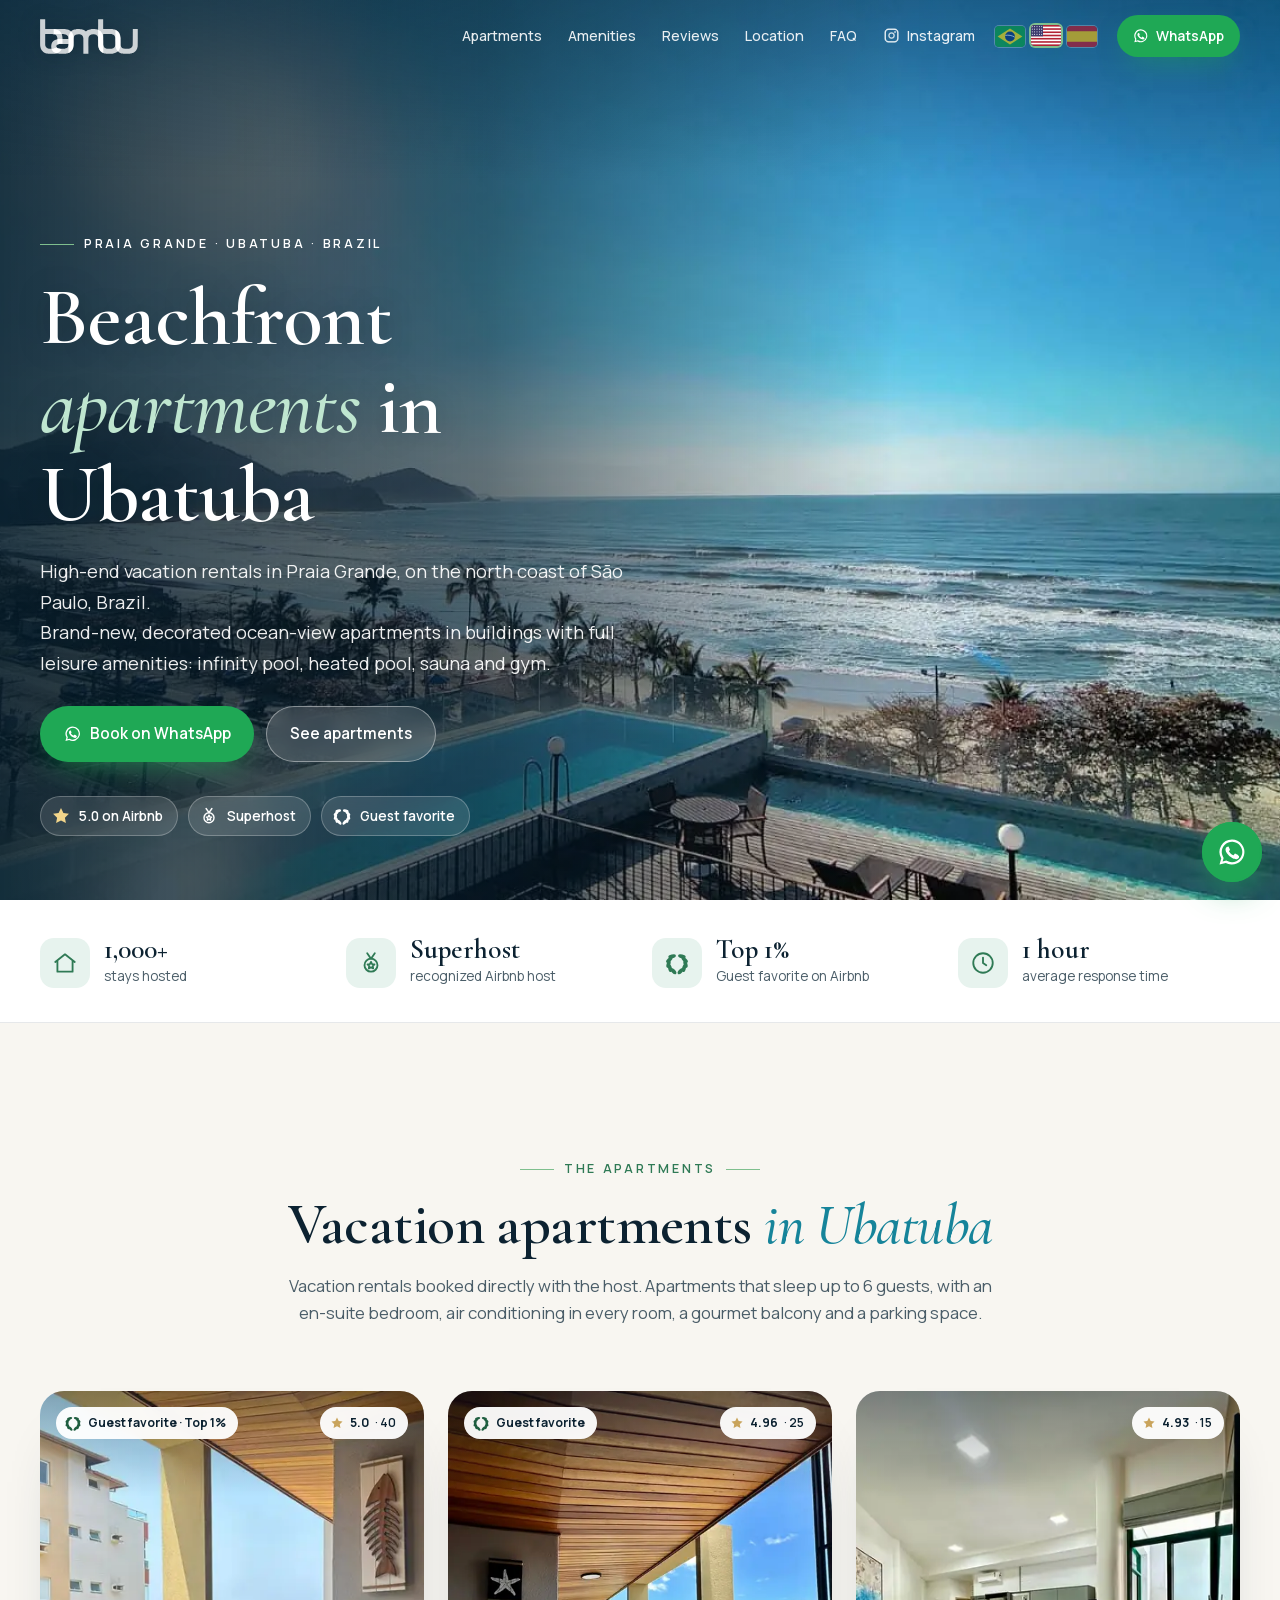
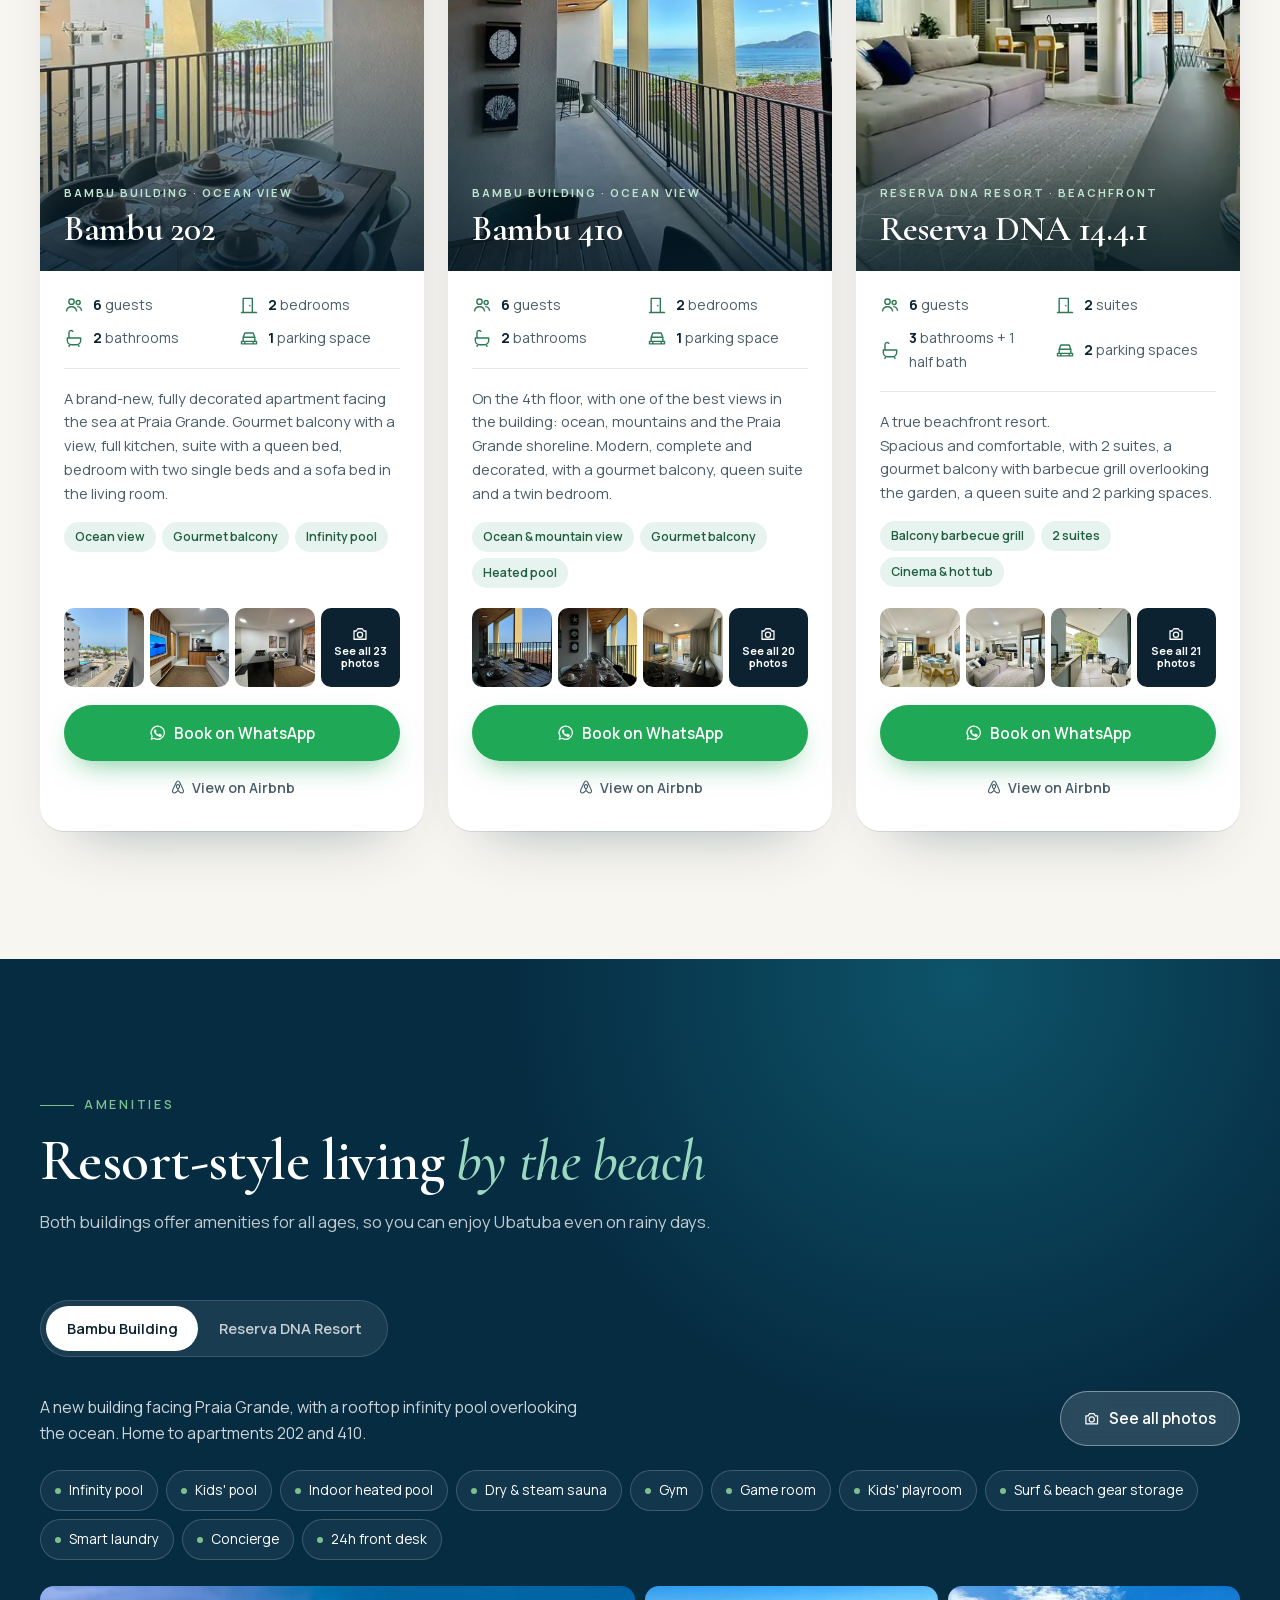
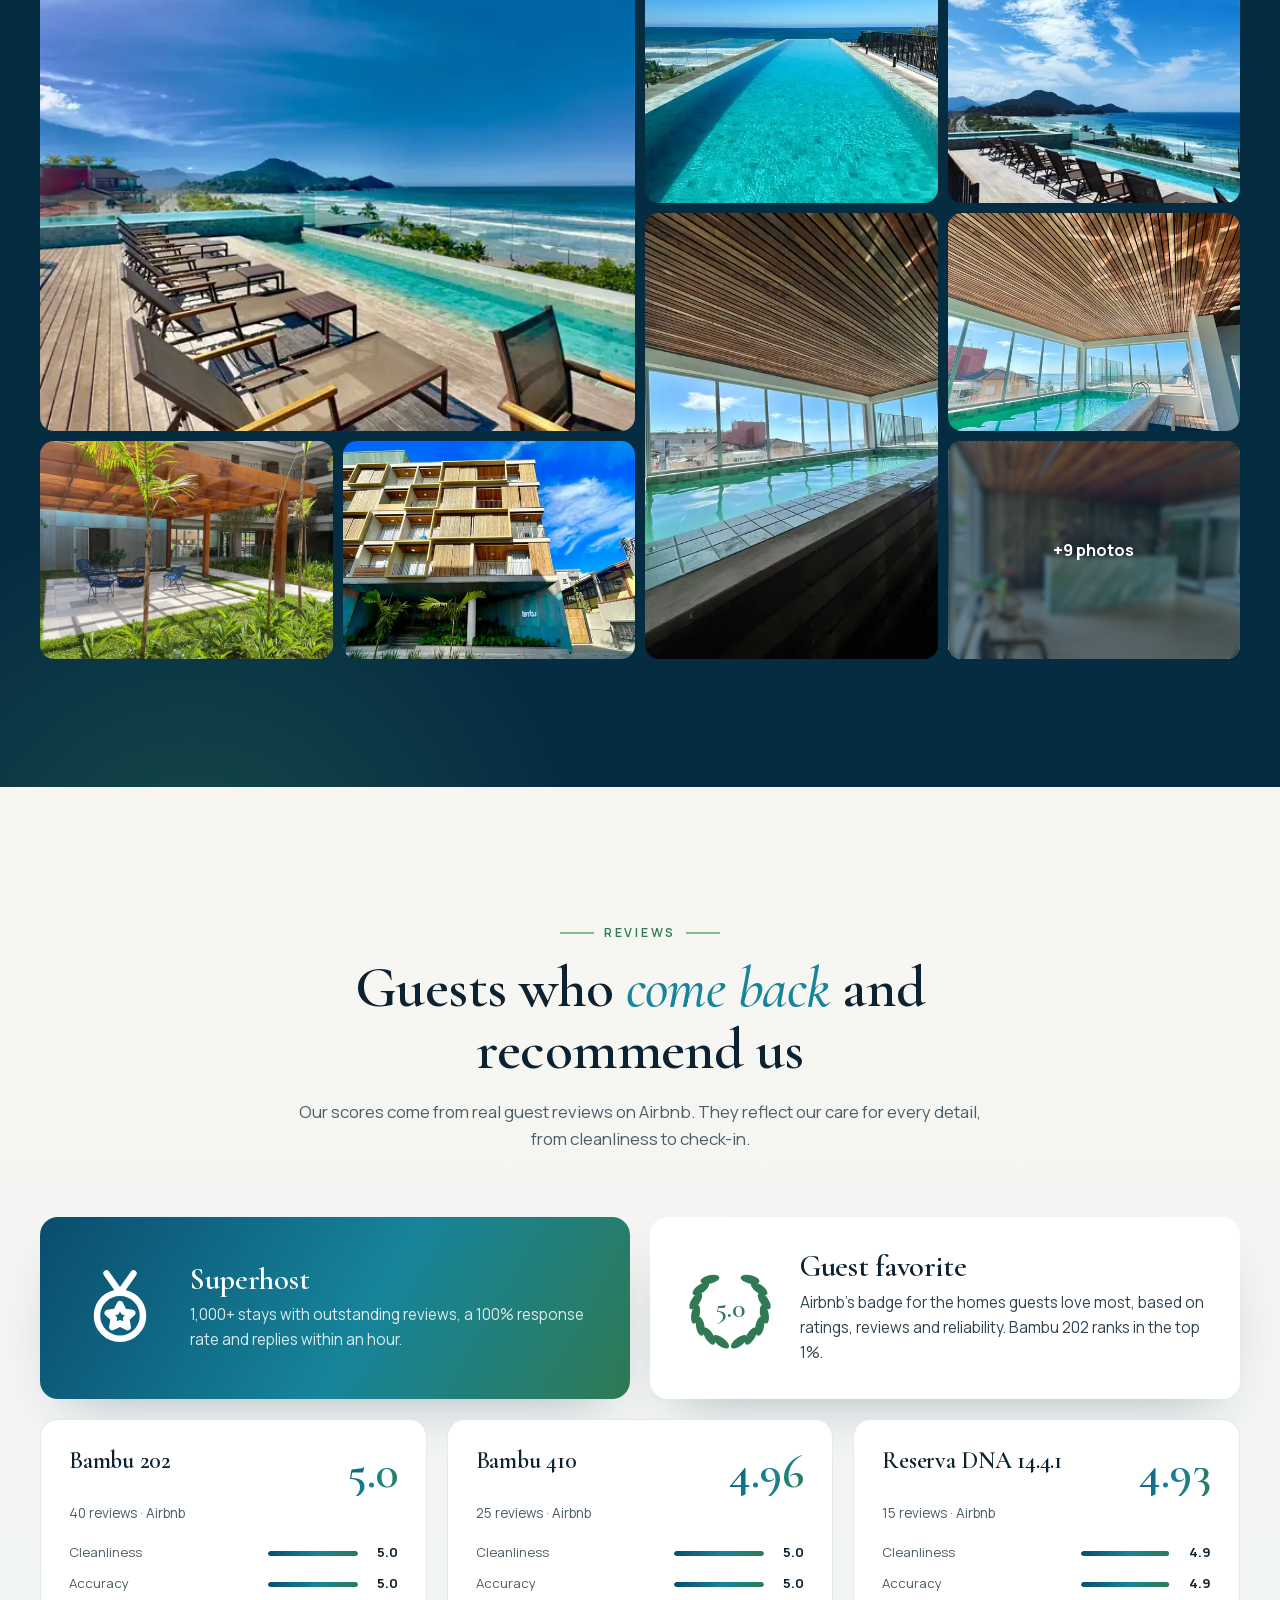
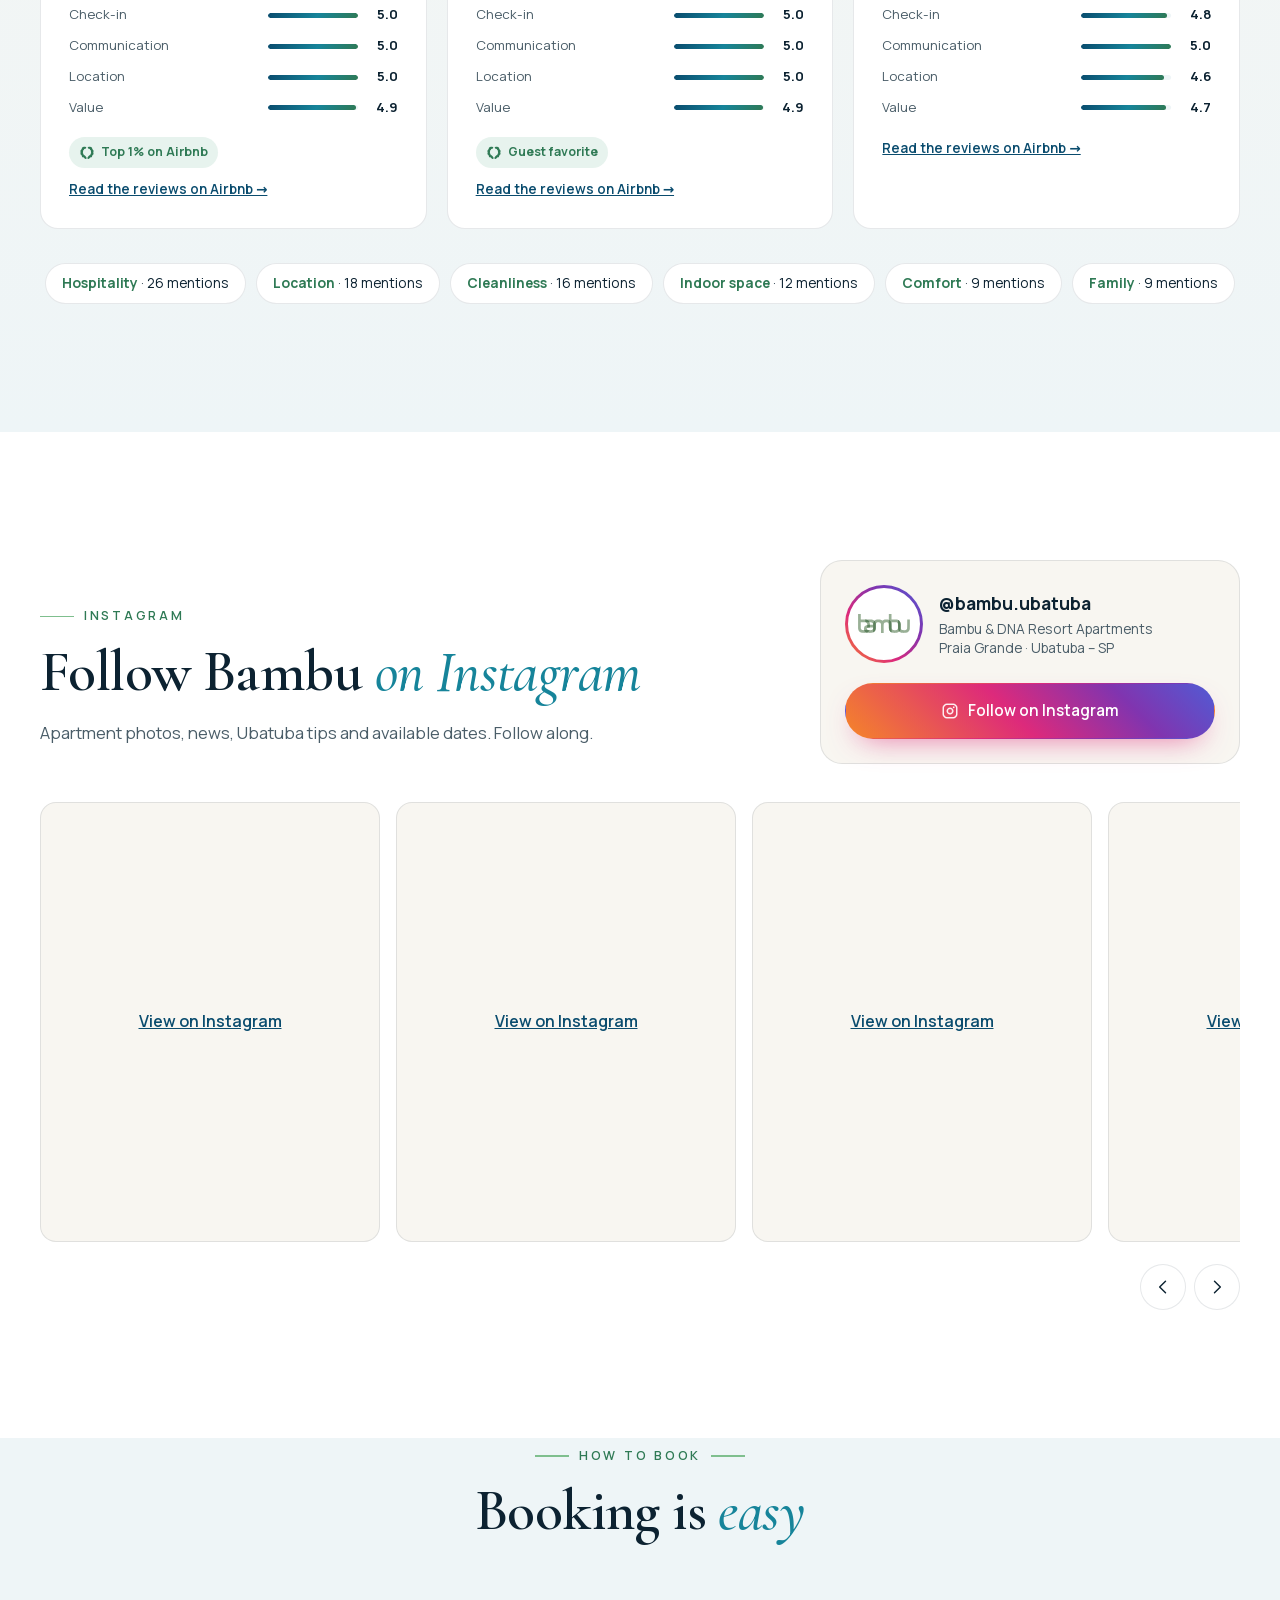
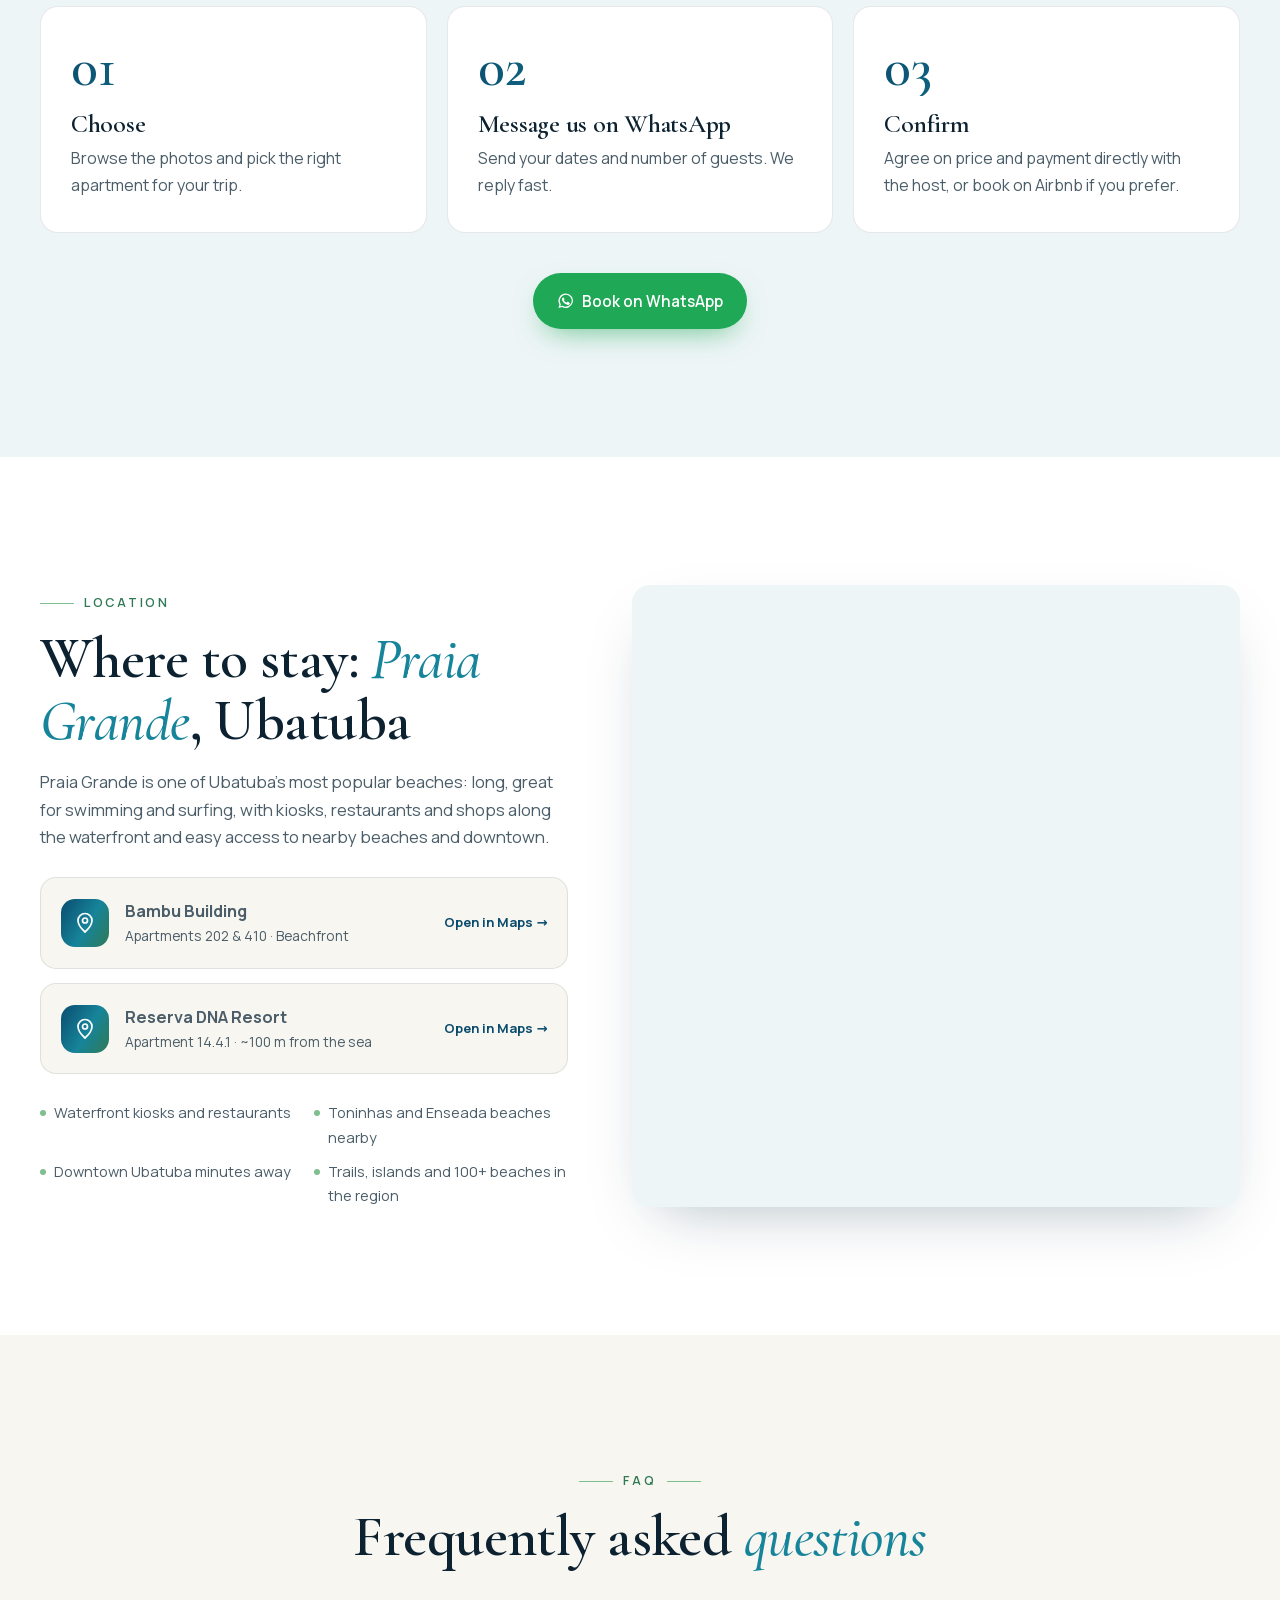
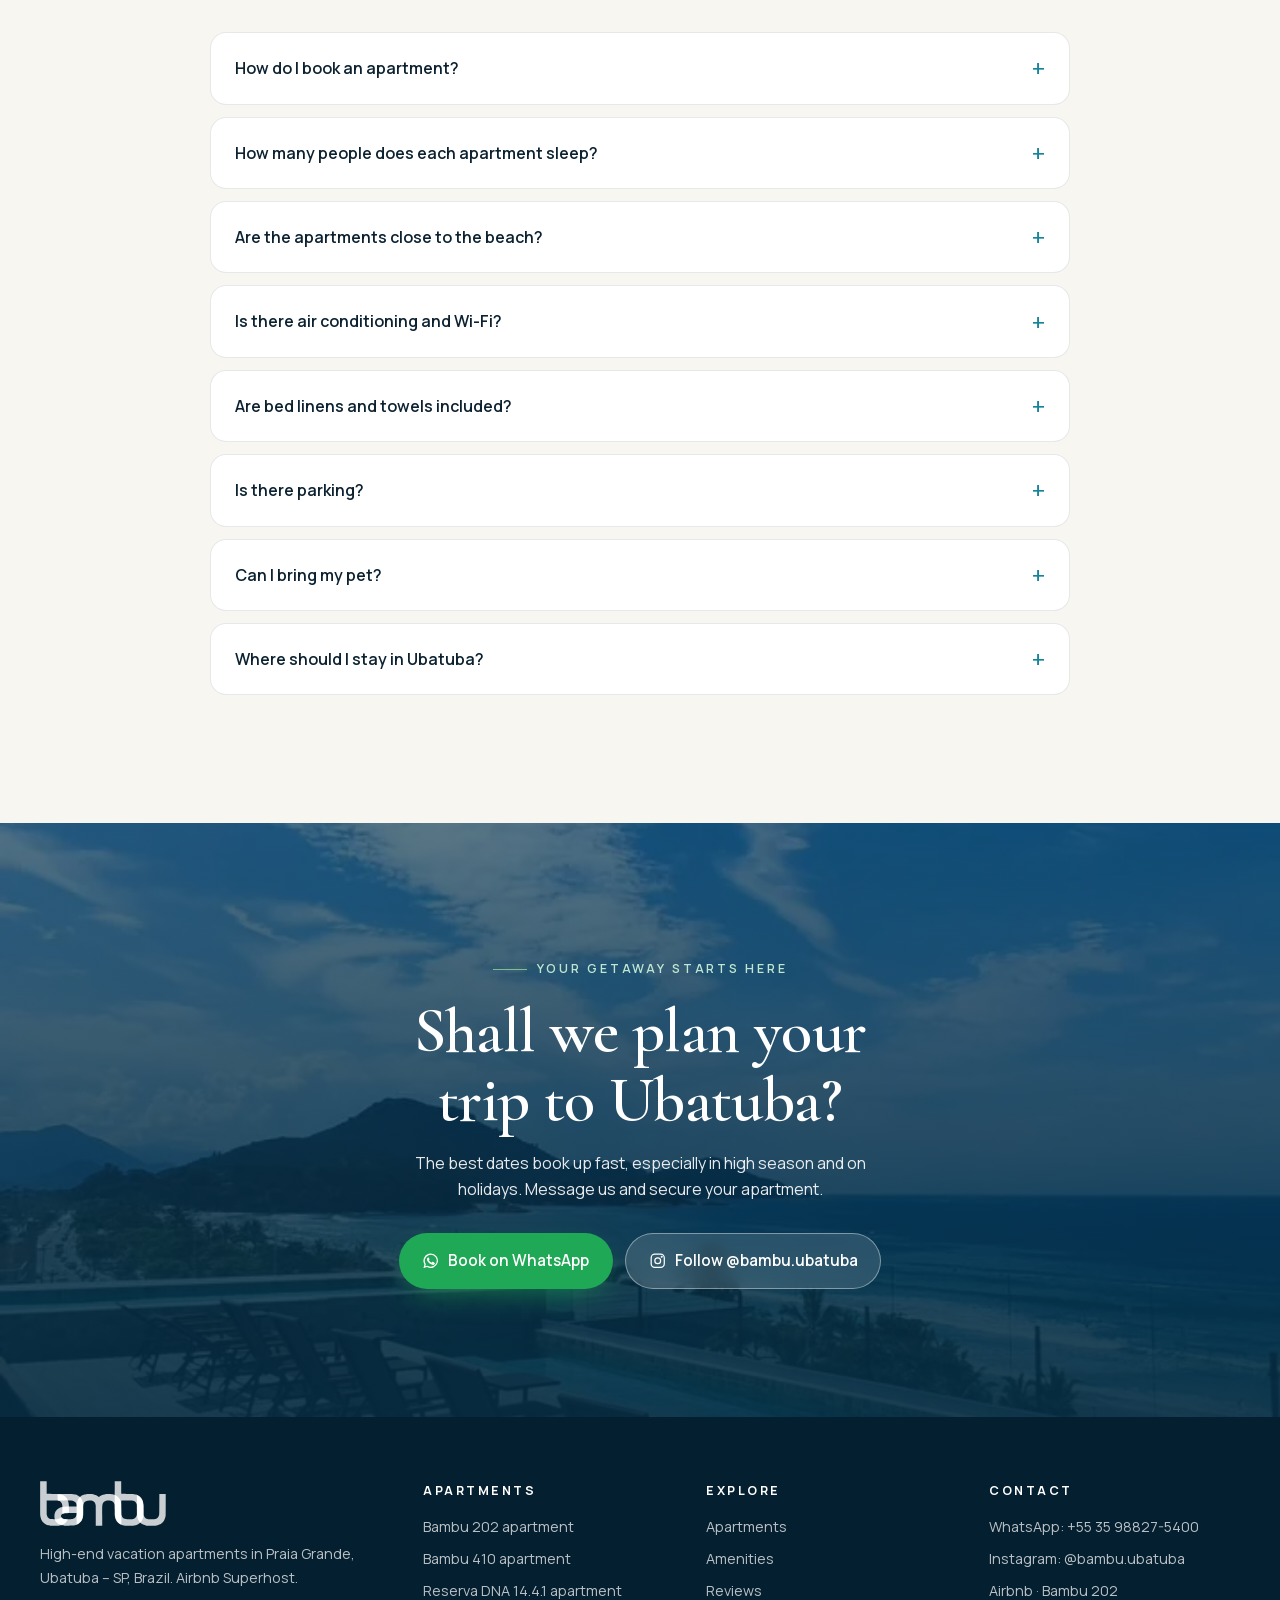
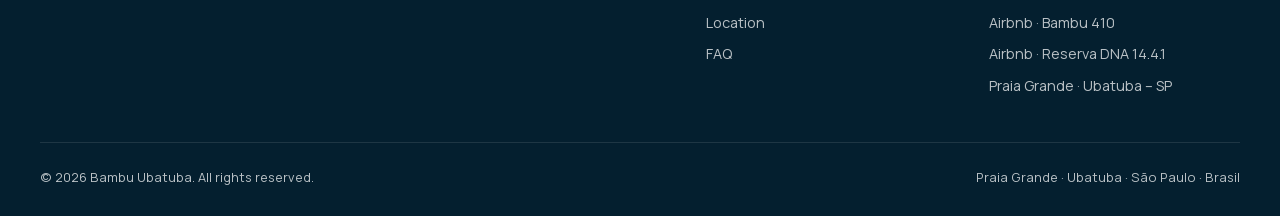
==== commit 4c47d598: "Versão no endereço do main.js para evitar JavaScript antigo em cache Co-Authored-By: Claude Opus 5.5" ====
--- a/site/en/index.html
+++ b/site/en/index.html
@@ -154,4 +154,4 @@
 <div class="lb-stage"><img alt=""><button class="lb-prev" aria-label="Previous photo"><svg viewBox="0 0 24 24" fill="none" stroke="currentColor" stroke-width="1.7" stroke-linecap="round" stroke-linejoin="round" aria-hidden="true"><path d="m15 5-7 7 7 7"/></svg></button><button class="lb-next" aria-label="Next photo"><svg viewBox="0 0 24 24" fill="none" stroke="currentColor" stroke-width="1.7" stroke-linecap="round" stroke-linejoin="round" aria-hidden="true"><path d="m9 5 7 7-7 7"/></svg></button></div>
 <p class="lb-cap"></p></div>
 <script type="application/json" id="albums">{"bambu-202":{"title":"Bambu 202 apartment","items":[{"src":"../img/bambu-202/bambu-202-ubatuba-01.webp","w":1280,"h":960,"alt":"Gourmet balcony with ocean view – Bambu 202 apartment, Ubatuba"},{"src":"../img/bambu-202/bambu-202-ubatuba-02.webp","w":1280,"h":960,"alt":"Ocean view over Praia Grande – Bambu 202 apartment, Ubatuba"},{"src":"../img/bambu-202/bambu-202-ubatuba-03.webp","w":1280,"h":960,"alt":"Open-plan living room – Bambu 202 apartment, Ubatuba"},{"src":"../img/bambu-202/bambu-202-ubatuba-04.webp","w":1280,"h":960,"alt":"Open-plan living room – Bambu 202 apartment, Ubatuba"},{"src":"../img/bambu-202/bambu-202-ubatuba-05.webp","w":1280,"h":960,"alt":"Fully equipped kitchen – Bambu 202 apartment, Ubatuba"},{"src":"../img/bambu-202/bambu-202-ubatuba-06.webp","w":1280,"h":960,"alt":"Gourmet balcony – Bambu 202 apartment, Ubatuba"},{"src":"../img/bambu-202/bambu-202-ubatuba-07.webp","w":1280,"h":960,"alt":"Gourmet balcony – Bambu 202 apartment, Ubatuba"},{"src":"../img/bambu-202/bambu-202-ubatuba-08.webp","w":960,"h":1280,"alt":"Suite with queen bed – Bambu 202 apartment, Ubatuba"},{"src":"../img/bambu-202/bambu-202-ubatuba-09.webp","w":960,"h":1280,"alt":"Suite with queen bed – Bambu 202 apartment, Ubatuba"},{"src":"../img/bambu-202/bambu-202-ubatuba-10.webp","w":960,"h":1280,"alt":"Suite with queen bed – Bambu 202 apartment, Ubatuba"},{"src":"../img/bambu-202/bambu-202-ubatuba-11.webp","w":960,"h":1280,"alt":"Bedroom with two single beds – Bambu 202 apartment, Ubatuba"},{"src":"../img/bambu-202/bambu-202-ubatuba-12.webp","w":960,"h":1280,"alt":"Bedroom with two single beds – Bambu 202 apartment, Ubatuba"},{"src":"../img/bambu-202/bambu-202-ubatuba-13.webp","w":960,"h":1280,"alt":"Bedroom with two single beds – Bambu 202 apartment, Ubatuba"},{"src":"../img/bambu-202/bambu-202-ubatuba-14.webp","w":960,"h":1280,"alt":"Bathroom – Bambu 202 apartment, Ubatuba"},{"src":"../img/bambu-202/bambu-202-ubatuba-15.webp","w":960,"h":1280,"alt":"Bathroom – Bambu 202 apartment, Ubatuba"},{"src":"../img/bambu-202/bambu-202-ubatuba-16.webp","w":1280,"h":960,"alt":"Ocean view over Praia Grande – Bambu 202 apartment, Ubatuba"},{"src":"../img/bambu-202/bambu-202-ubatuba-17.webp","w":960,"h":1280,"alt":"Open-plan living room – Bambu 202 apartment, Ubatuba"},{"src":"../img/bambu-202/bambu-202-ubatuba-18.webp","w":1280,"h":960,"alt":"Fully equipped kitchen – Bambu 202 apartment, Ubatuba"},{"src":"../img/bambu-202/bambu-202-ubatuba-19.webp","w":1280,"h":960,"alt":"Open-plan living room – Bambu 202 apartment, Ubatuba"},{"src":"../img/bambu-202/bambu-202-ubatuba-20.webp","w":960,"h":1280,"alt":"Suite with queen bed – Bambu 202 apartment, Ubatuba"},{"src":"../img/bambu-202/bambu-202-ubatuba-21.webp","w":960,"h":1280,"alt":"Fully equipped kitchen – Bambu 202 apartment, Ubatuba"},{"src":"../img/bambu-202/bambu-202-ubatuba-22.webp","w":1280,"h":960,"alt":"Fully equipped kitchen – Bambu 202 apartment, Ubatuba"},{"src":"../img/bambu-202/bambu-202-ubatuba-23.webp","w":1280,"h":960,"alt":"Gourmet balcony – Bambu 202 apartment, Ubatuba"}]},"bambu-410":{"title":"Bambu 410 apartment","items":[{"src":"../img/bambu-410/bambu-410-ubatuba-01.webp","w":960,"h":1280,"alt":"Gourmet balcony with ocean view – Bambu 410 apartment, Ubatuba"},{"src":"../img/bambu-410/bambu-410-ubatuba-02.webp","w":960,"h":1280,"alt":"Gourmet balcony with ocean view – Bambu 410 apartment, Ubatuba"},{"src":"../img/bambu-410/bambu-410-ubatuba-03.webp","w":1280,"h":960,"alt":"Gourmet balcony – Bambu 410 apartment, Ubatuba"},{"src":"../img/bambu-410/bambu-410-ubatuba-04.webp","w":1280,"h":960,"alt":"Open-plan living room – Bambu 410 apartment, Ubatuba"},{"src":"../img/bambu-410/bambu-410-ubatuba-05.webp","w":960,"h":1280,"alt":"Gourmet balcony – Bambu 410 apartment, Ubatuba"},{"src":"../img/bambu-410/bambu-410-ubatuba-06.webp","w":1280,"h":960,"alt":"Open-plan living room – Bambu 410 apartment, Ubatuba"},{"src":"../img/bambu-410/bambu-410-ubatuba-07.webp","w":960,"h":1280,"alt":"Fully equipped kitchen – Bambu 410 apartment, Ubatuba"},{"src":"../img/bambu-410/bambu-410-ubatuba-08.webp","w":960,"h":1280,"alt":"Suite with queen bed – Bambu 410 apartment, Ubatuba"},{"src":"../img/bambu-410/bambu-410-ubatuba-09.webp","w":960,"h":1280,"alt":"Suite with queen bed – Bambu 410 apartment, Ubatuba"},{"src":"../img/bambu-410/bambu-410-ubatuba-10.webp","w":960,"h":1280,"alt":"Bedroom with two single beds – Bambu 410 apartment, Ubatuba"},{"src":"../img/bambu-410/bambu-410-ubatuba-11.webp","w":960,"h":1280,"alt":"Bedroom with two single beds – Bambu 410 apartment, Ubatuba"},{"src":"../img/bambu-410/bambu-410-ubatuba-12.webp","w":960,"h":1280,"alt":"Bathroom – Bambu 410 apartment, Ubatuba"},{"src":"../img/bambu-410/bambu-410-ubatuba-13.webp","w":960,"h":1280,"alt":"Open-plan living room – Bambu 410 apartment, Ubatuba"},{"src":"../img/bambu-410/bambu-410-ubatuba-14.webp","w":960,"h":1280,"alt":"Fully equipped kitchen – Bambu 410 apartment, Ubatuba"},{"src":"../img/bambu-410/bambu-410-ubatuba-15.webp","w":1280,"h":960,"alt":"Gourmet balcony – Bambu 410 apartment, Ubatuba"},{"src":"../img/bambu-410/bambu-410-ubatuba-16.webp","w":960,"h":1280,"alt":"Suite with queen bed – Bambu 410 apartment, Ubatuba"},{"src":"../img/bambu-410/bambu-410-ubatuba-17.webp","w":960,"h":1280,"alt":"Suite with queen bed – Bambu 410 apartment, Ubatuba"},{"src":"../img/bambu-410/bambu-410-ubatuba-18.webp","w":1280,"h":960,"alt":"Bathroom – Bambu 410 apartment, Ubatuba"},{"src":"../img/bambu-410/bambu-410-ubatuba-19.webp","w":960,"h":1280,"alt":"Suite with queen bed – Bambu 410 apartment, Ubatuba"},{"src":"../img/bambu-410/bambu-410-ubatuba-20.webp","w":960,"h":1280,"alt":"Bedroom with two single beds – Bambu 410 apartment, Ubatuba"}]},"reserva-dna":{"title":"Reserva DNA 14.4.1 apartment","items":[{"src":"../img/reserva-dna/reserva-dna-ubatuba-01.webp","w":1600,"h":1200,"alt":"Open-plan living room – Reserva DNA 14.4.1 apartment, Ubatuba"},{"src":"../img/reserva-dna/reserva-dna-ubatuba-02.webp","w":1280,"h":960,"alt":"Fully equipped kitchen – Reserva DNA 14.4.1 apartment, Ubatuba"},{"src":"../img/reserva-dna/reserva-dna-ubatuba-03.webp","w":1280,"h":960,"alt":"Open-plan living room – Reserva DNA 14.4.1 apartment, Ubatuba"},{"src":"../img/reserva-dna/reserva-dna-ubatuba-04.webp","w":1280,"h":960,"alt":"Balcony with barbecue grill – Reserva DNA 14.4.1 apartment, Ubatuba"},{"src":"../img/reserva-dna/reserva-dna-ubatuba-05.webp","w":1280,"h":960,"alt":"Suite with queen bed – Reserva DNA 14.4.1 apartment, Ubatuba"},{"src":"../img/reserva-dna/reserva-dna-ubatuba-06.webp","w":720,"h":1280,"alt":"Bedroom with two single beds – Reserva DNA 14.4.1 apartment, Ubatuba"},{"src":"../img/reserva-dna/reserva-dna-ubatuba-07.webp","w":1280,"h":960,"alt":"Fully equipped kitchen – Reserva DNA 14.4.1 apartment, Ubatuba"},{"src":"../img/reserva-dna/reserva-dna-ubatuba-08.webp","w":1280,"h":960,"alt":"Open-plan living room – Reserva DNA 14.4.1 apartment, Ubatuba"},{"src":"../img/reserva-dna/reserva-dna-ubatuba-09.webp","w":1280,"h":960,"alt":"Open-plan living room – Reserva DNA 14.4.1 apartment, Ubatuba"},{"src":"../img/reserva-dna/reserva-dna-ubatuba-10.webp","w":1280,"h":960,"alt":"Gourmet balcony – Reserva DNA 14.4.1 apartment, Ubatuba"},{"src":"../img/reserva-dna/reserva-dna-ubatuba-11.webp","w":720,"h":1280,"alt":"Gourmet balcony – Reserva DNA 14.4.1 apartment, Ubatuba"},{"src":"../img/reserva-dna/reserva-dna-ubatuba-12.webp","w":1280,"h":960,"alt":"Suite with queen bed – Reserva DNA 14.4.1 apartment, Ubatuba"},{"src":"../img/reserva-dna/reserva-dna-ubatuba-13.webp","w":720,"h":1280,"alt":"Bedroom with two single beds – Reserva DNA 14.4.1 apartment, Ubatuba"},{"src":"../img/reserva-dna/reserva-dna-ubatuba-14.webp","w":1280,"h":960,"alt":"Bathroom – Reserva DNA 14.4.1 apartment, Ubatuba"},{"src":"../img/reserva-dna/reserva-dna-ubatuba-15.webp","w":1280,"h":960,"alt":"Bathroom – Reserva DNA 14.4.1 apartment, Ubatuba"},{"src":"../img/reserva-dna/reserva-dna-ubatuba-16.webp","w":1280,"h":960,"alt":"Bathroom – Reserva DNA 14.4.1 apartment, Ubatuba"},{"src":"../img/reserva-dna/reserva-dna-ubatuba-17.webp","w":960,"h":1280,"alt":"Fully equipped kitchen – Reserva DNA 14.4.1 apartment, Ubatuba"},{"src":"../img/reserva-dna/reserva-dna-ubatuba-18.webp","w":1280,"h":960,"alt":"Fully equipped kitchen – Reserva DNA 14.4.1 apartment, Ubatuba"},{"src":"../img/reserva-dna/reserva-dna-ubatuba-19.webp","w":1280,"h":960,"alt":"Balcony with barbecue grill – Reserva DNA 14.4.1 apartment, Ubatuba"},{"src":"../img/reserva-dna/reserva-dna-ubatuba-20.webp","w":1280,"h":960,"alt":"Open-plan living room – Reserva DNA 14.4.1 apartment, Ubatuba"},{"src":"../img/reserva-dna/reserva-dna-ubatuba-21.webp","w":1280,"h":960,"alt":"Open-plan living room – Reserva DNA 14.4.1 apartment, Ubatuba"}]},"lazer-bambu":{"title":"Bambu Building","items":[{"src":"../img/lazer-bambu/lazer-bambu-ubatuba-01.webp","w":960,"h":1280,"alt":"Infinity pool with ocean view – Bambu Building, Ubatuba"},{"src":"../img/lazer-bambu/lazer-bambu-ubatuba-02.webp","w":960,"h":1280,"alt":"Infinity pool with ocean view – Bambu Building, Ubatuba"},{"src":"../img/lazer-bambu/lazer-bambu-ubatuba-03.webp","w":720,"h":1280,"alt":"Sun deck with ocean view – Bambu Building, Ubatuba"},{"src":"../img/lazer-bambu/lazer-bambu-ubatuba-04.webp","w":960,"h":1280,"alt":"Indoor heated pool – Bambu Building, Ubatuba"},{"src":"../img/lazer-bambu/lazer-bambu-ubatuba-05.webp","w":960,"h":1280,"alt":"Indoor heated pool – Bambu Building, Ubatuba"},{"src":"../img/lazer-bambu/lazer-bambu-ubatuba-06.webp","w":1600,"h":1200,"alt":"Garden with pergola – Bambu Building, Ubatuba"},{"src":"../img/lazer-bambu/lazer-bambu-ubatuba-07.webp","w":960,"h":1280,"alt":"Building façade – Bambu Building, Ubatuba"},{"src":"../img/lazer-bambu/lazer-bambu-ubatuba-08.webp","w":960,"h":1280,"alt":"Reception and lobby – Bambu Building, Ubatuba"},{"src":"../img/lazer-bambu/lazer-bambu-ubatuba-09.webp","w":960,"h":1280,"alt":"Reception and lobby – Bambu Building, Ubatuba"},{"src":"../img/lazer-bambu/lazer-bambu-ubatuba-10.webp","w":1600,"h":720,"alt":"Game room – Bambu Building, Ubatuba"},{"src":"../img/lazer-bambu/lazer-bambu-ubatuba-11.webp","w":1600,"h":720,"alt":"Kids' playroom – Bambu Building, Ubatuba"},{"src":"../img/lazer-bambu/lazer-bambu-ubatuba-12.webp","w":960,"h":1280,"alt":"Gym – Bambu Building, Ubatuba"},{"src":"../img/lazer-bambu/lazer-bambu-ubatuba-13.webp","w":960,"h":1280,"alt":"Gym – Bambu Building, Ubatuba"},{"src":"../img/lazer-bambu/lazer-bambu-ubatuba-14.webp","w":960,"h":1280,"alt":"Sauna – Bambu Building, Ubatuba"},{"src":"../img/lazer-bambu/lazer-bambu-ubatuba-15.webp","w":720,"h":1280,"alt":"Infinity pool with ocean view – Bambu Building, Ubatuba"},{"src":"../img/lazer-bambu/lazer-bambu-ubatuba-16.webp","w":960,"h":1280,"alt":"Building façade – Bambu Building, Ubatuba"},{"src":"../img/lazer-bambu/lazer-bambu-ubatuba-17.webp","w":960,"h":1280,"alt":"Laundry room – Bambu Building, Ubatuba"}]},"lazer-dna":{"title":"Reserva DNA Resort","items":[{"src":"../img/lazer-dna/lazer-dna-ubatuba-01.webp","w":1179,"h":1166,"alt":"Aerial view of the beachfront resort – Reserva DNA Resort, Ubatuba"},{"src":"../img/lazer-dna/lazer-dna-ubatuba-02.webp","w":1179,"h":817,"alt":"Aerial view of the beachfront resort – Reserva DNA Resort, Ubatuba"},{"src":"../img/lazer-dna/lazer-dna-ubatuba-03.webp","w":1179,"h":1171,"alt":"Resort pool – Reserva DNA Resort, Ubatuba"},{"src":"../img/lazer-dna/lazer-dna-ubatuba-04.webp","w":1179,"h":1479,"alt":"Resort pool – Reserva DNA Resort, Ubatuba"},{"src":"../img/lazer-dna/lazer-dna-ubatuba-05.webp","w":1124,"h":1091,"alt":"Resort pool – Reserva DNA Resort, Ubatuba"},{"src":"../img/lazer-dna/lazer-dna-ubatuba-06.webp","w":1179,"h":937,"alt":"Sun deck with ocean view – Reserva DNA Resort, Ubatuba"},{"src":"../img/lazer-dna/lazer-dna-ubatuba-07.webp","w":1179,"h":1466,"alt":"Sun deck with ocean view – Reserva DNA Resort, Ubatuba"},{"src":"../img/lazer-dna/lazer-dna-ubatuba-08.webp","w":1124,"h":846,"alt":"View of Praia Grande beach – Reserva DNA Resort, Ubatuba"},{"src":"../img/lazer-dna/lazer-dna-ubatuba-09.webp","w":960,"h":720,"alt":"Sun deck with ocean view – Reserva DNA Resort, Ubatuba"},{"src":"../img/lazer-dna/lazer-dna-ubatuba-10.webp","w":1125,"h":742,"alt":"Resort pool – Reserva DNA Resort, Ubatuba"},{"src":"../img/lazer-dna/lazer-dna-ubatuba-11.webp","w":1125,"h":1105,"alt":"Resort pool – Reserva DNA Resort, Ubatuba"},{"src":"../img/lazer-dna/lazer-dna-ubatuba-12.webp","w":1125,"h":803,"alt":"Resort pool – Reserva DNA Resort, Ubatuba"},{"src":"../img/lazer-dna/lazer-dna-ubatuba-13.webp","w":1125,"h":756,"alt":"Poolside pergola – Reserva DNA Resort, Ubatuba"},{"src":"../img/lazer-dna/lazer-dna-ubatuba-14.webp","w":1179,"h":1165,"alt":"Aerial view of the beachfront resort – Reserva DNA Resort, Ubatuba"},{"src":"../img/lazer-dna/lazer-dna-ubatuba-15.webp","w":1179,"h":840,"alt":"Aerial view of the beachfront resort – Reserva DNA Resort, Ubatuba"},{"src":"../img/lazer-dna/lazer-dna-ubatuba-16.webp","w":1179,"h":783,"alt":"Hot tub – Reserva DNA Resort, Ubatuba"},{"src":"../img/lazer-dna/lazer-dna-ubatuba-17.webp","w":1124,"h":736,"alt":"Indoor heated pool – Reserva DNA Resort, Ubatuba"},{"src":"../img/lazer-dna/lazer-dna-ubatuba-18.webp","w":1179,"h":1463,"alt":"Indoor heated pool – Reserva DNA Resort, Ubatuba"},{"src":"../img/lazer-dna/lazer-dna-ubatuba-19.webp","w":1124,"h":831,"alt":"Hot tub – Reserva DNA Resort, Ubatuba"},{"src":"../img/lazer-dna/lazer-dna-ubatuba-20.webp","w":1125,"h":745,"alt":"Sauna – Reserva DNA Resort, Ubatuba"},{"src":"../img/lazer-dna/lazer-dna-ubatuba-21.webp","w":1124,"h":702,"alt":"Game room – Reserva DNA Resort, Ubatuba"},{"src":"../img/lazer-dna/lazer-dna-ubatuba-22.webp","w":1125,"h":724,"alt":"Game room – Reserva DNA Resort, Ubatuba"},{"src":"../img/lazer-dna/lazer-dna-ubatuba-23.webp","w":1179,"h":776,"alt":"Gourmet area – Reserva DNA Resort, Ubatuba"},{"src":"../img/lazer-dna/lazer-dna-ubatuba-24.webp","w":1124,"h":729,"alt":"Gym – Reserva DNA Resort, Ubatuba"},{"src":"../img/lazer-dna/lazer-dna-ubatuba-25.webp","w":1124,"h":1390,"alt":"Kids' playroom – Reserva DNA Resort, Ubatuba"},{"src":"../img/lazer-dna/lazer-dna-ubatuba-26.webp","w":1124,"h":1351,"alt":"Kids' playroom – Reserva DNA Resort, Ubatuba"},{"src":"../img/lazer-dna/lazer-dna-ubatuba-27.webp","w":1179,"h":1453,"alt":"Sun deck with ocean view – Reserva DNA Resort, Ubatuba"},{"src":"../img/lazer-dna/lazer-dna-ubatuba-28.webp","w":1125,"h":736,"alt":"Aerial view of the beachfront resort – Reserva DNA Resort, Ubatuba"},{"src":"../img/lazer-dna/lazer-dna-ubatuba-29.webp","w":1280,"h":960,"alt":"Gym – Reserva DNA Resort, Ubatuba"},{"src":"../img/lazer-dna/lazer-dna-ubatuba-30.webp","w":960,"h":720,"alt":"Game room – Reserva DNA Resort, Ubatuba"}]}}</script>
-<script src="../js/main.js" defer></script></body></html>+<script src="../js/main.js?v=752bf646" defer></script></body></html>
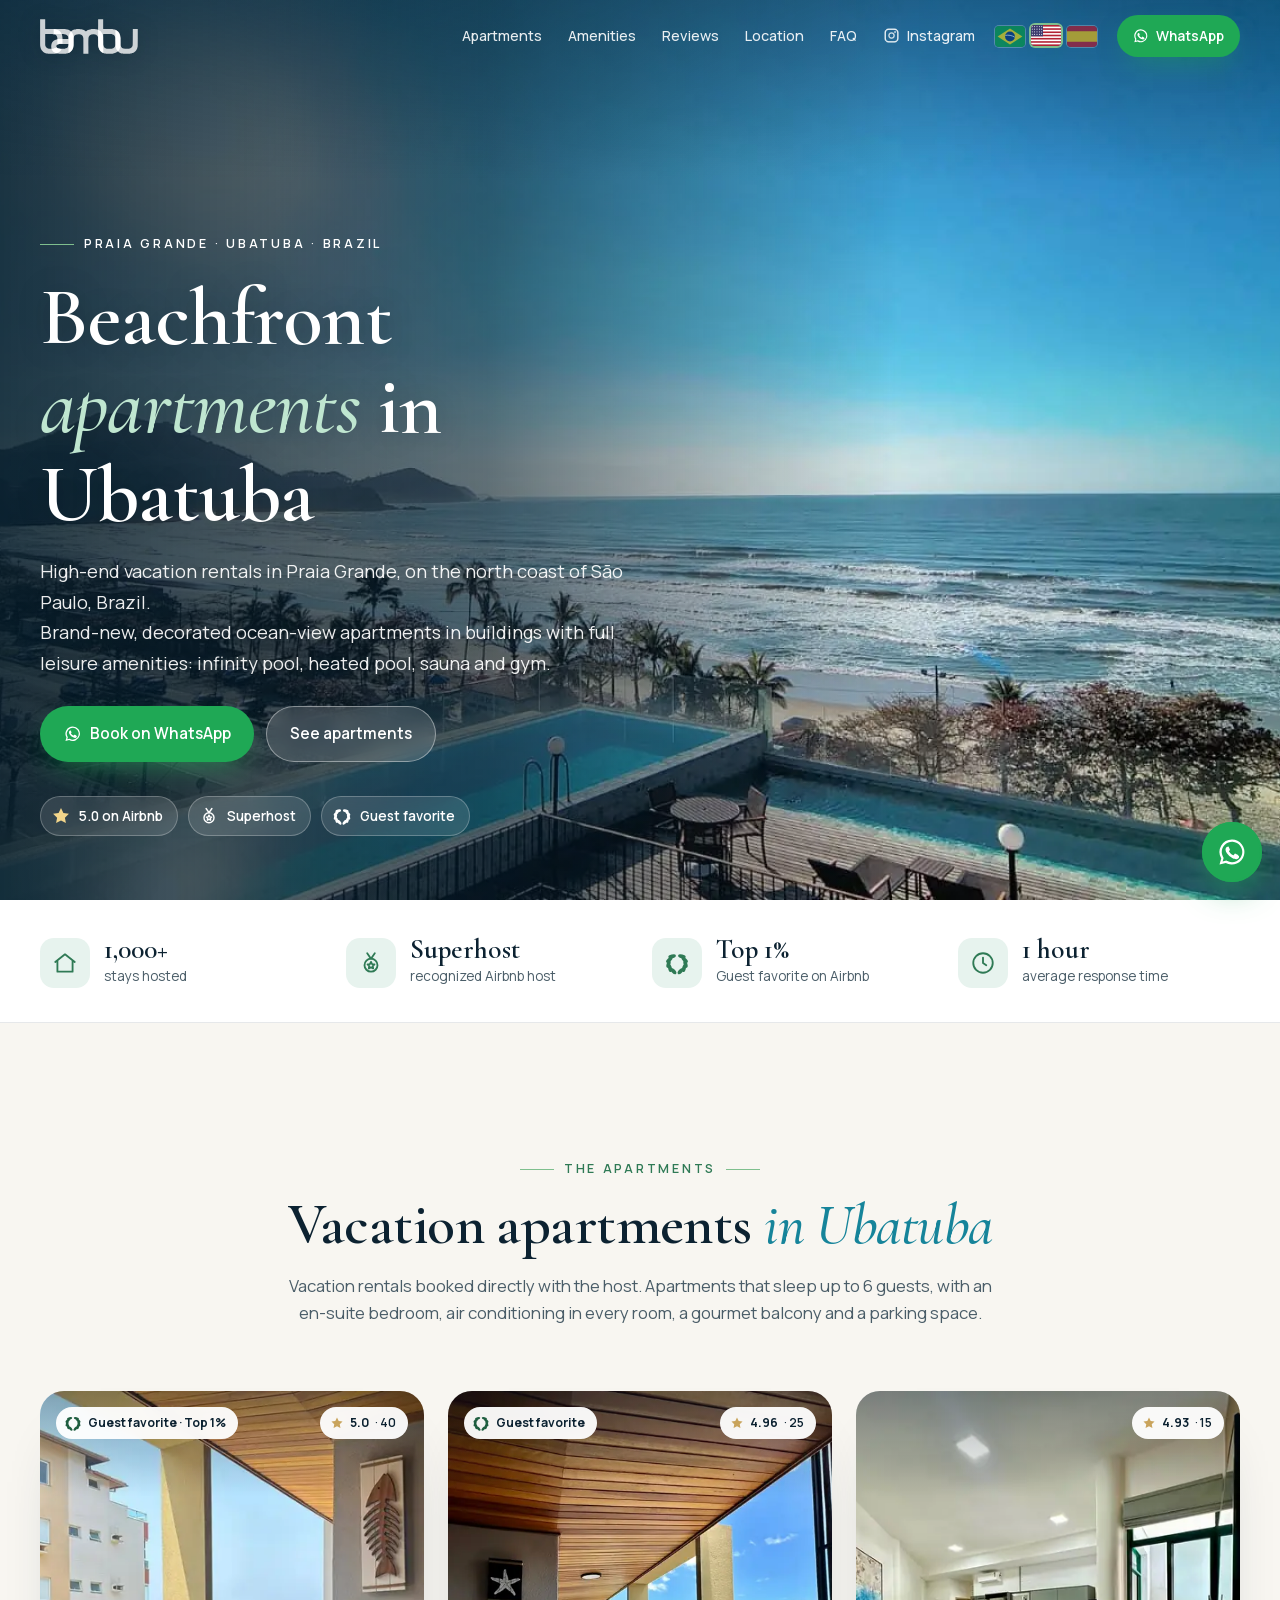
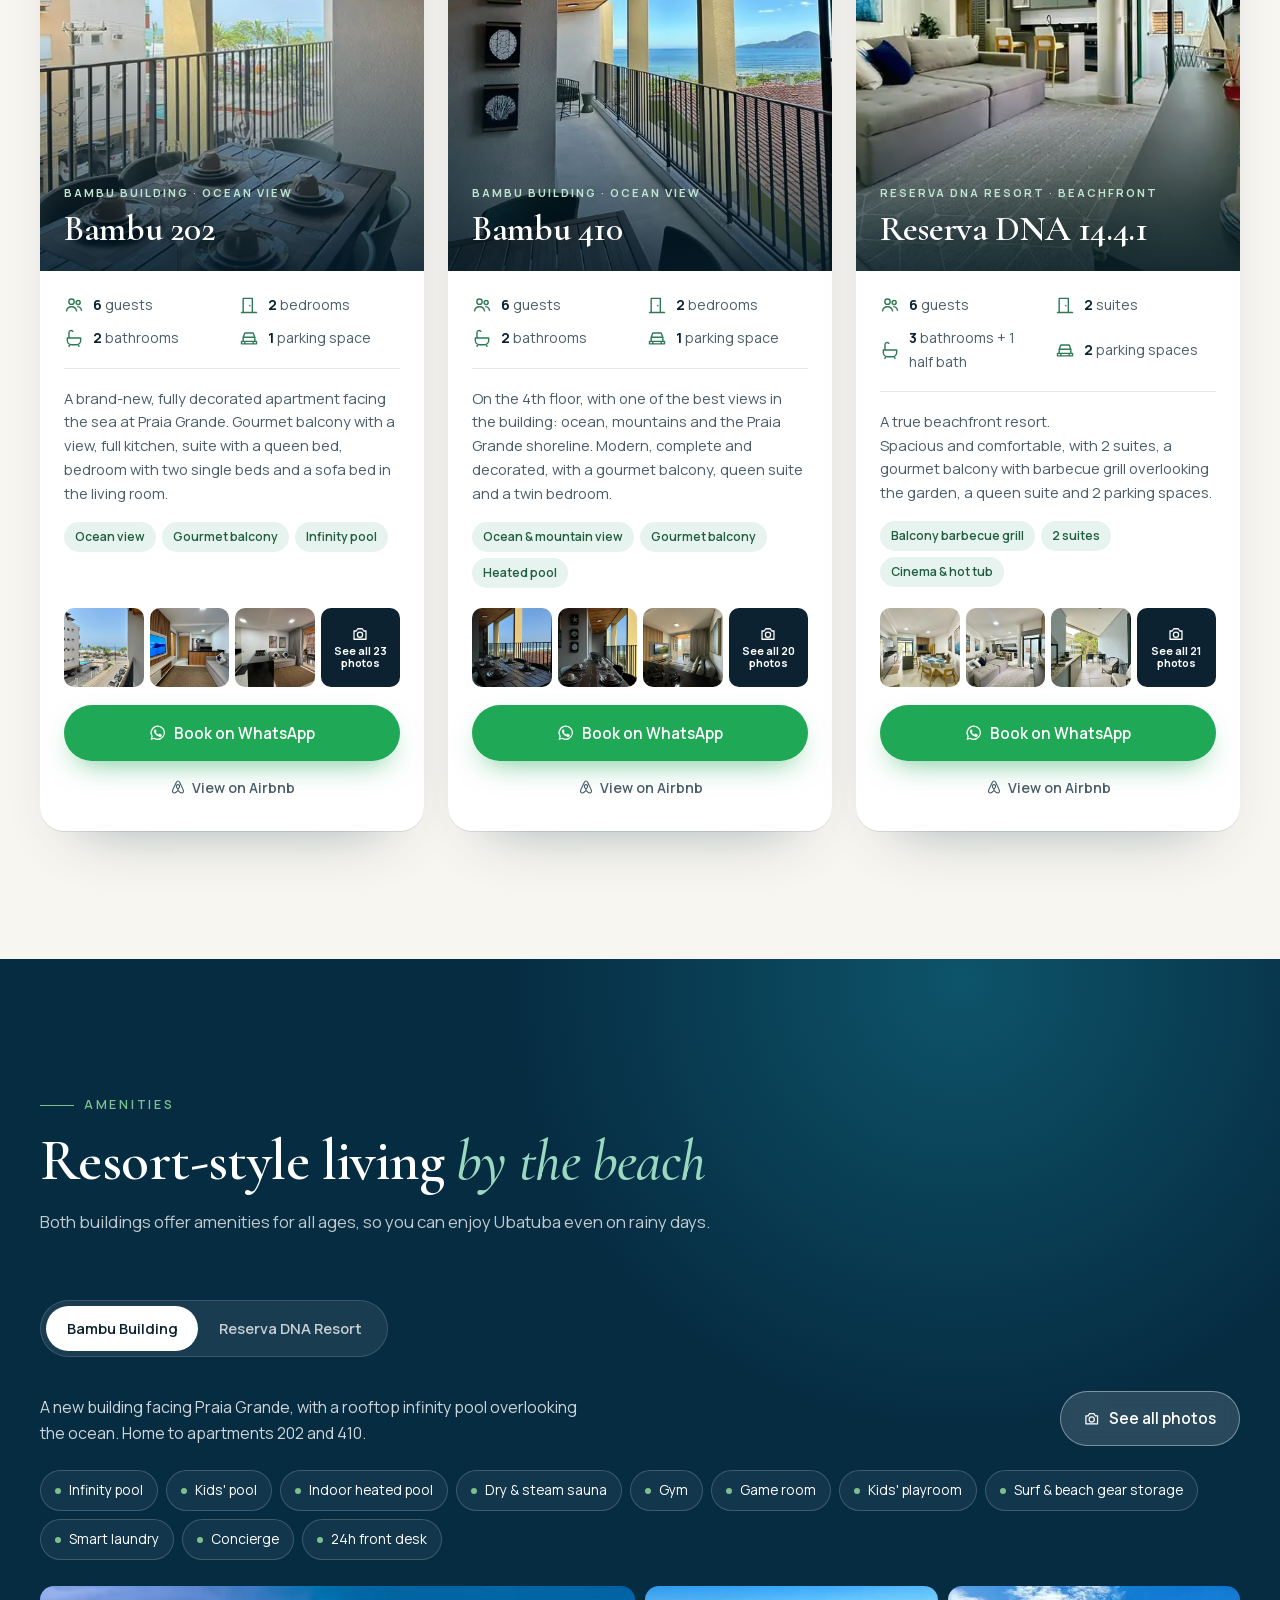
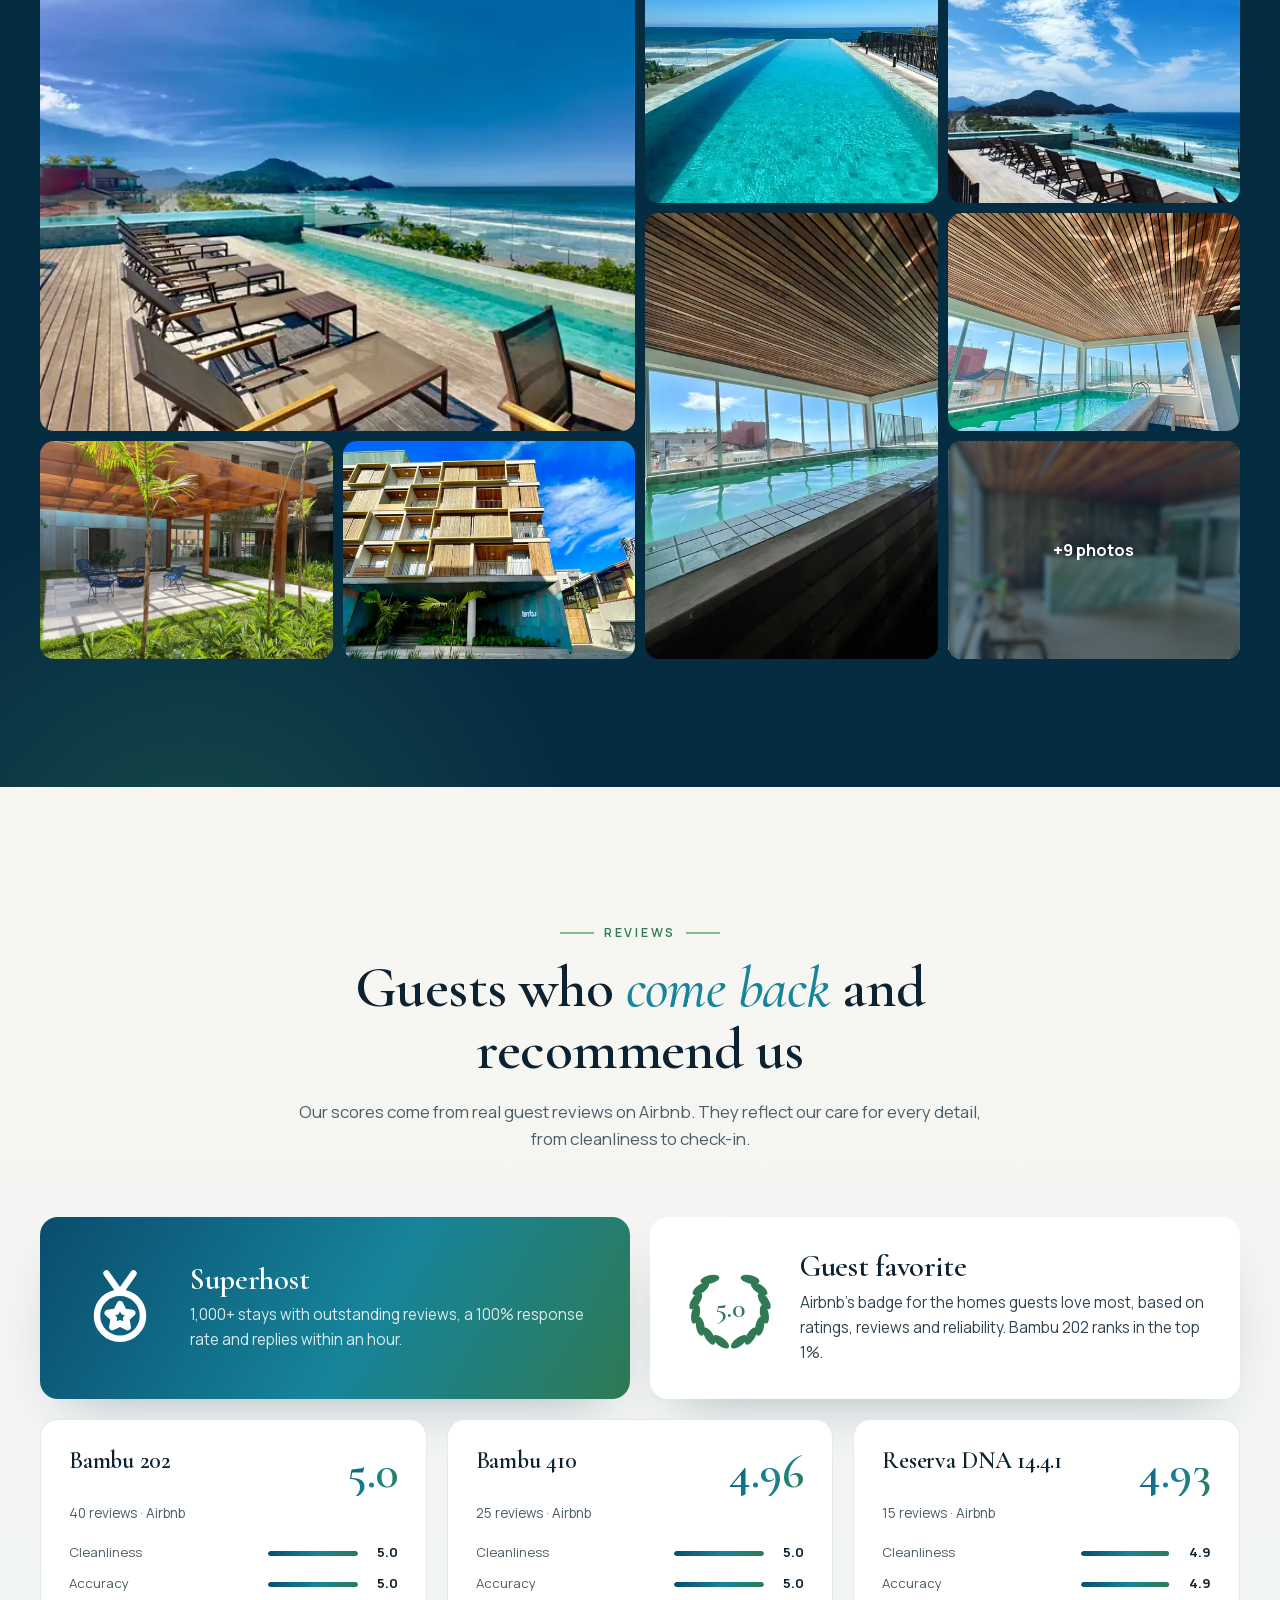
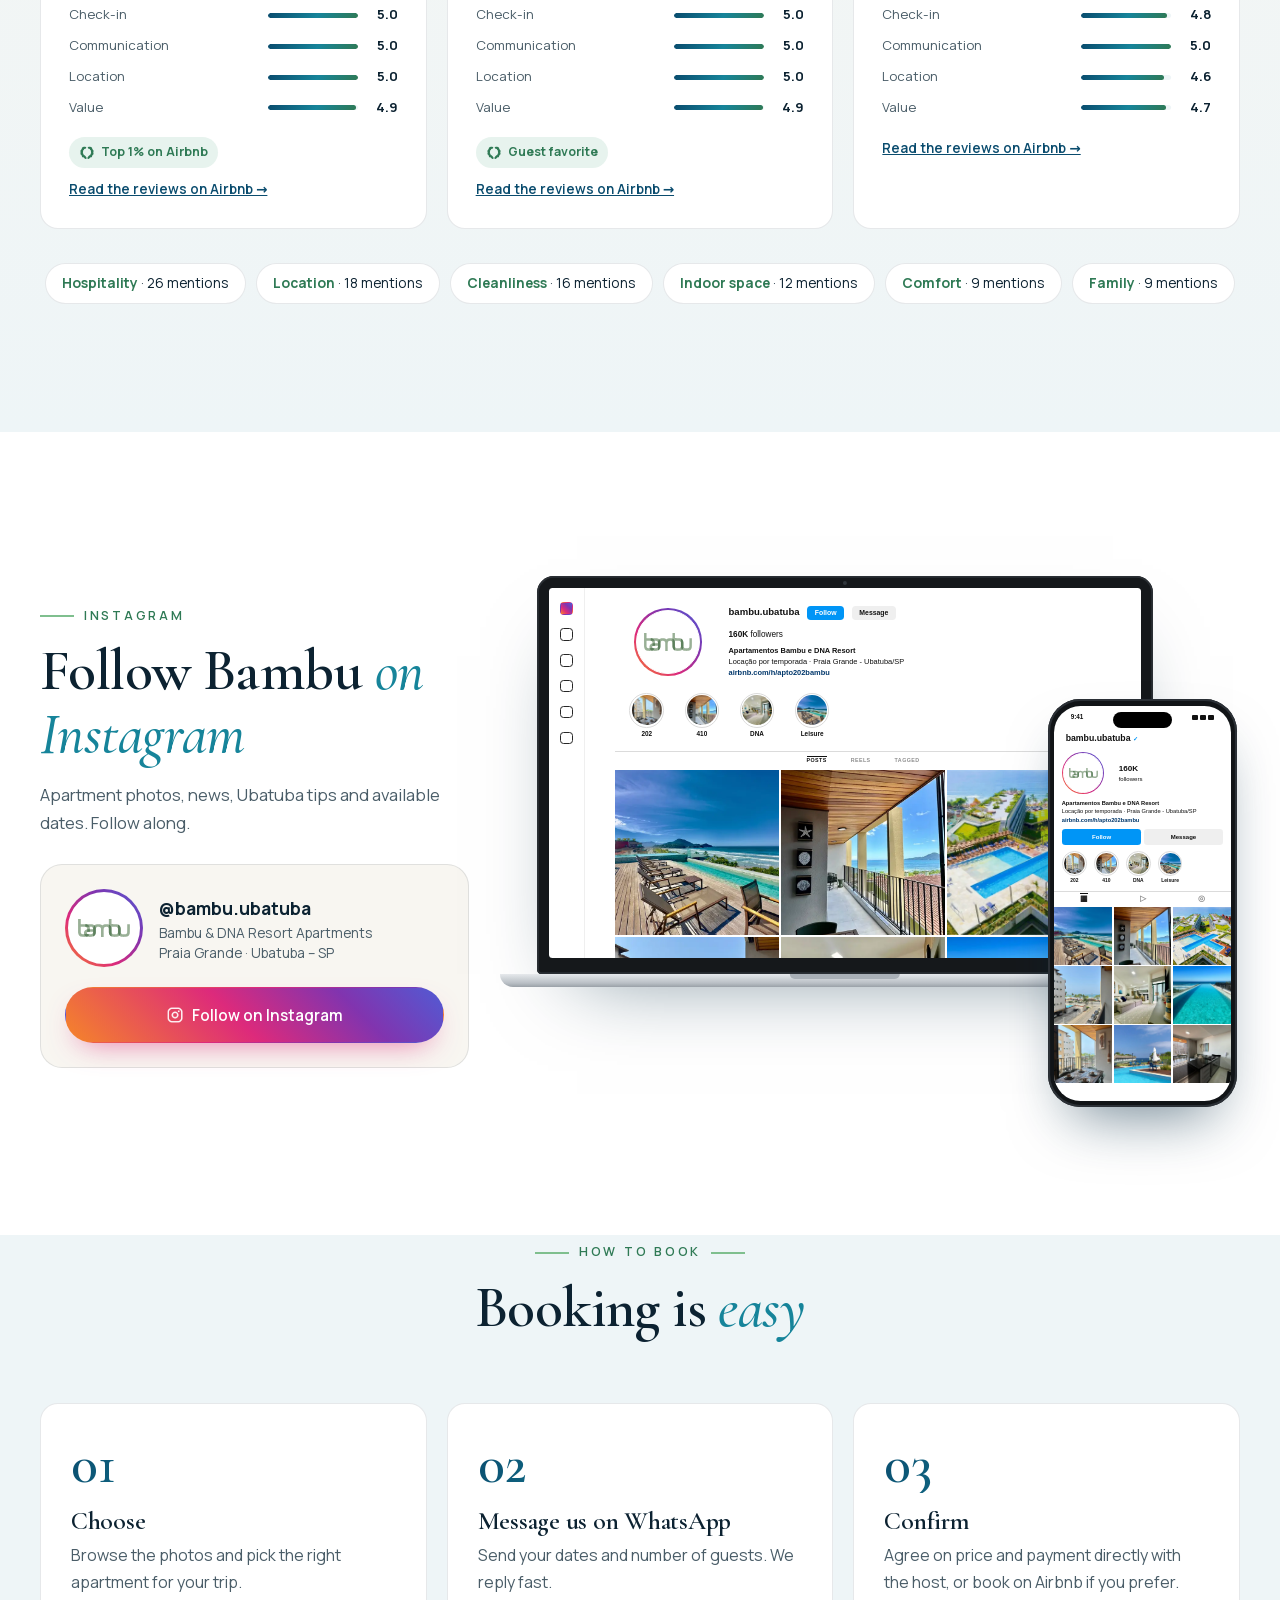
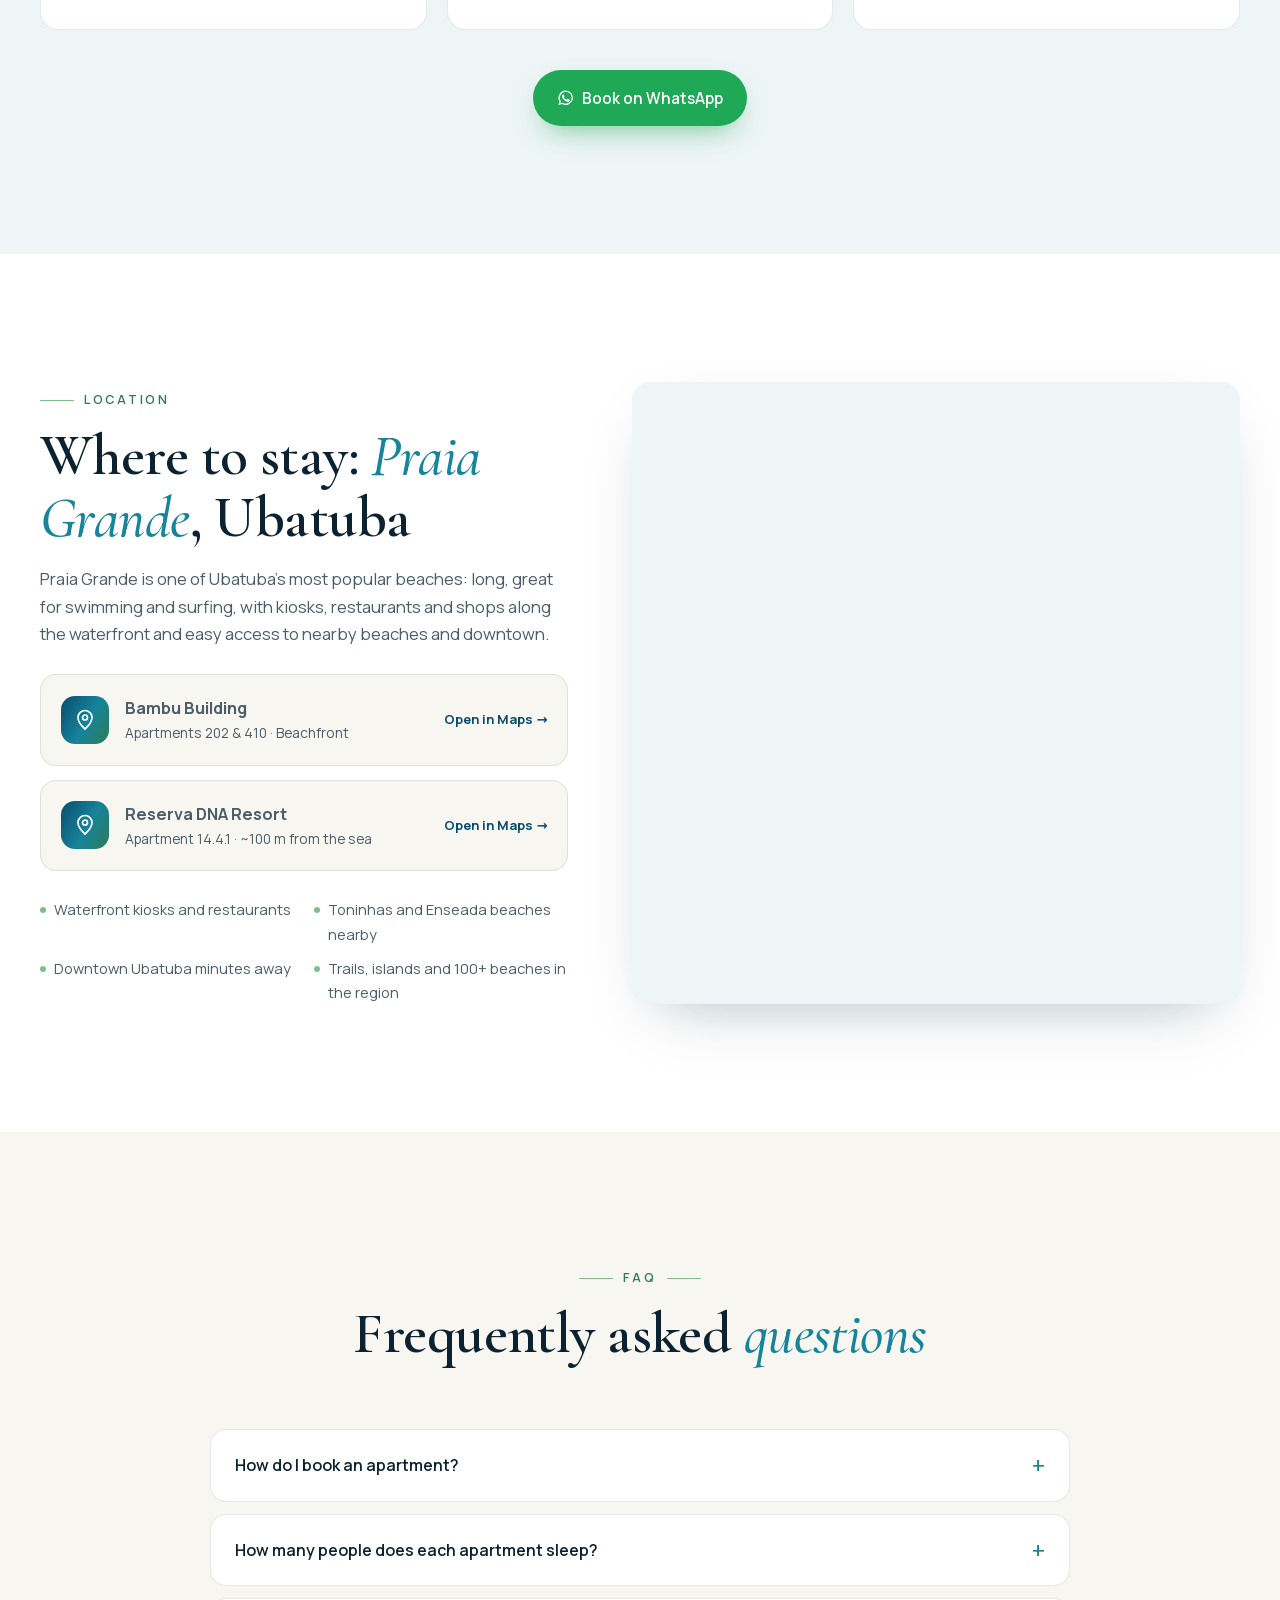
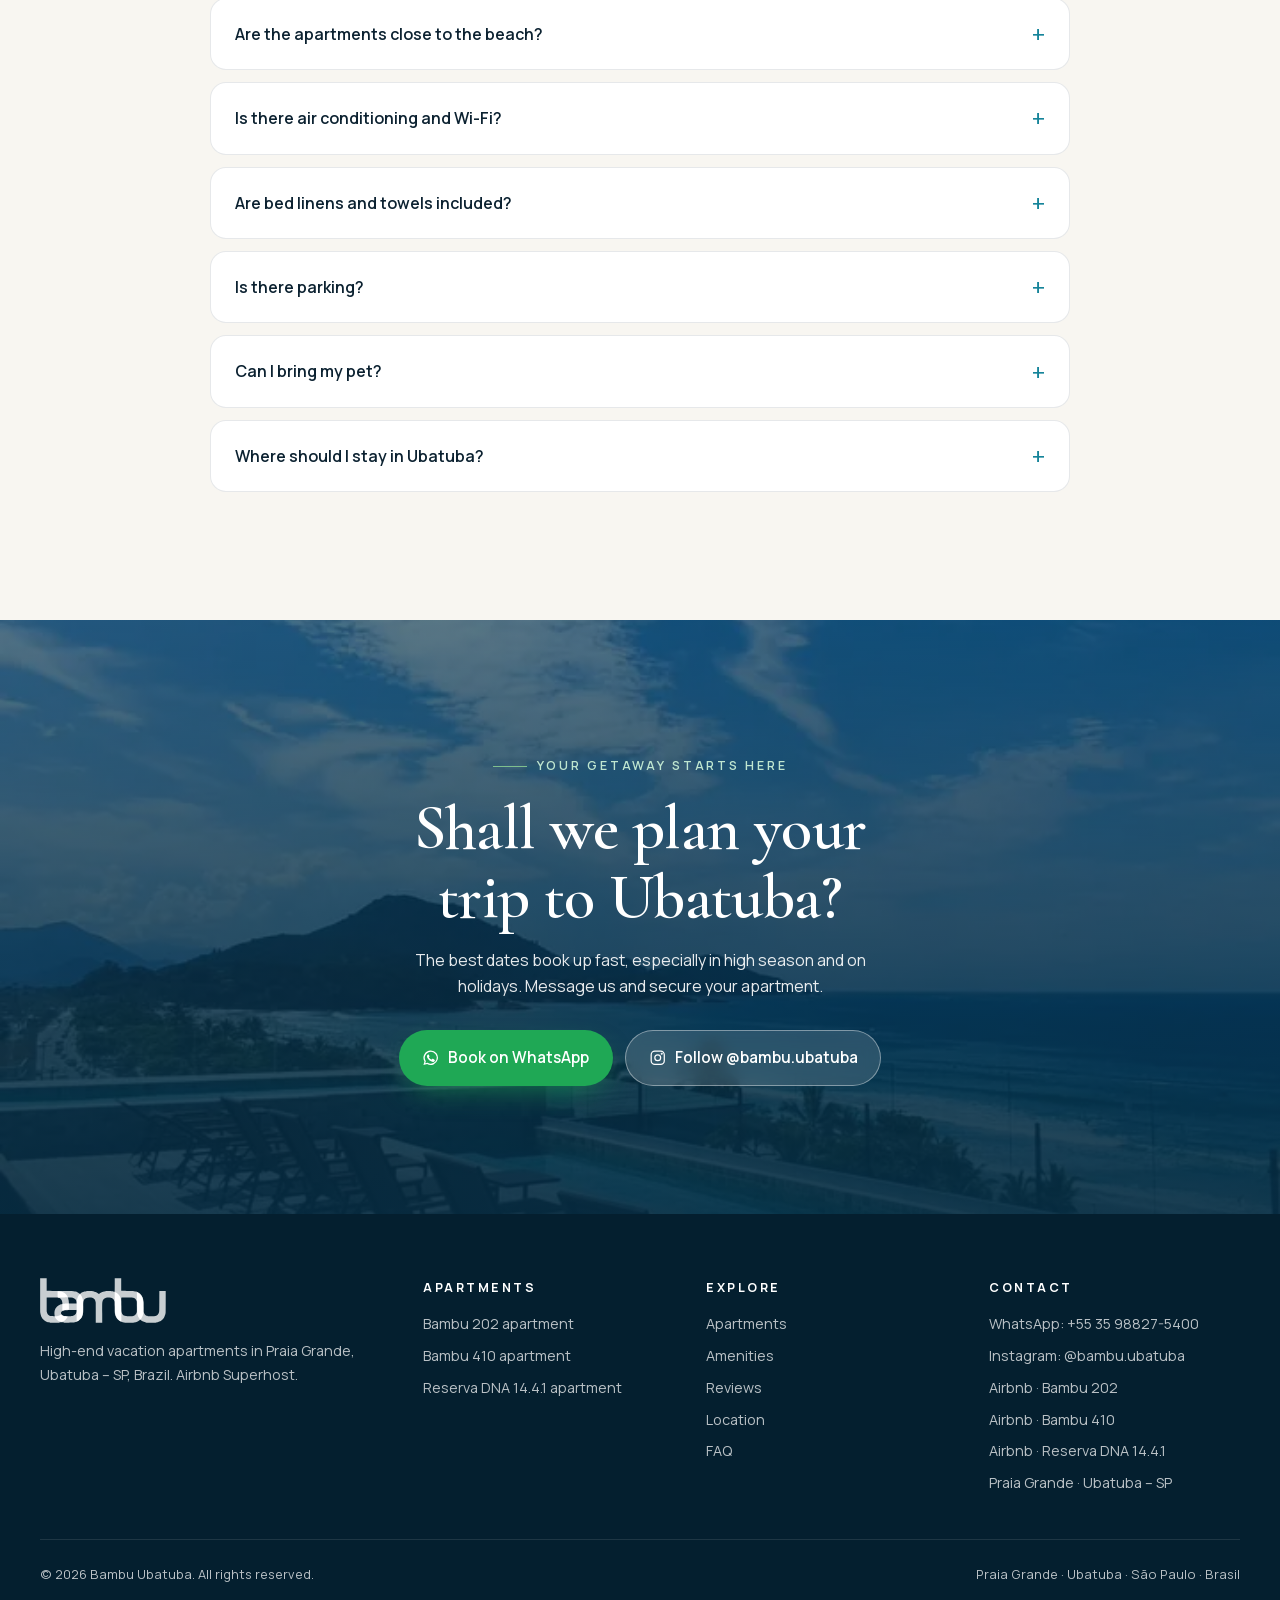
==== commit acb725dc: "Instagram: mockup de notebook e iPhone com o perfil no lugar dos posts incorporados Co-Authored-By: " ====
--- a/site/en/index.html
+++ b/site/en/index.html
@@ -22,7 +22,7 @@
 <link rel="preload" href="../fonts/manrope.woff2" as="font" type="font/woff2" crossorigin>
 <link rel="preload" as="image" href="../img/hero/bambu-ubatuba-vista-mar-wide.webp" media="(min-aspect-ratio: 1/1)" fetchpriority="high">
 <link rel="preload" as="image" imagesrcset="../img/hero/bambu-ubatuba-vista-mar-640.webp 640w, ../img/hero/bambu-ubatuba-vista-mar-960.webp 960w, ../img/hero/bambu-ubatuba-vista-mar-1200.webp 1200w" imagesizes="100vw" media="(max-aspect-ratio: 1/1)" fetchpriority="high">
-<style>@font-face{font-family:"Cormorant";src:url(../fonts/cormorant.woff2) format("woff2");font-weight:500 600;font-style:normal;font-display:swap}@font-face{font-family:"Cormorant";src:url(../fonts/cormorant-italic.woff2) format("woff2");font-weight:500;font-style:italic;font-display:swap}@font-face{font-family:"Manrope";src:url(../fonts/manrope.woff2) format("woff2");font-weight:400 700;font-style:normal;font-display:swap}:root{--ink:#0c2231;--ink-soft:#4a5d68;--ocean-deep:#062c42;--ocean:#0a4c6e;--sea:#16849a;--bamboo:#2f7a55;--leaf:#7fbf8e;--mint:#e7f3ee;--mist:#eef5f7;--sand:#f8f6f1;--white:#fff;--line:rgba(12,34,49,.1);--gold:#c9a45c;--grad:linear-gradient(120deg,var(--ocean) 0%,var(--sea) 55%,var(--bamboo) 100%);--serif:"Cormorant","Cormorant Garamond",Georgia,"Times New Roman",serif;--sans:"Manrope",system-ui,-apple-system,"Segoe UI",Roboto,sans-serif;--r:18px;--shadow:0 24px 60px -28px rgba(6,44,66,.35);--wrap:1200px}*,*::before,*::after{box-sizing:border-box}html{scroll-behavior:smooth;-webkit-text-size-adjust:100%}body{margin:0;font-family:var(--sans);font-size:16px;line-height:1.65;color:var(--ink);background:var(--sand);-webkit-font-smoothing:antialiased;overflow-x:hidden}img{max-width:100%;height:auto;display:block}a{color:inherit}button{font:inherit;color:inherit;cursor:pointer}h1,h2,h3{font-family:var(--serif);font-weight:600;line-height:1.08;margin:0;letter-spacing:-.01em}p{margin:0 0 1em}.wrap{width:min(100% - 32px,var(--wrap));margin-inline:auto}.sr-only{position:absolute;width:1px;height:1px;overflow:hidden;clip:rect(0 0 0 0);white-space:nowrap}.skip{position:absolute;left:-999px;top:8px;background:#fff;padding:8px 14px;border-radius:8px;z-index:100}.skip:focus{left:8px}:focus-visible{outline:2px solid var(--sea);outline-offset:3px}section{scroll-margin-top:72px}.btn{display:inline-flex;align-items:center;justify-content:center;gap:.55em;padding:.95em 1.5em;border-radius:999px;font-weight:600;font-size:.95rem;text-decoration:none;border:1px solid transparent;transition:transform .2s,box-shadow .2s,background .2s,color .2s;white-space:nowrap}.btn svg{width:1.15em;height:1.15em;flex:none}.btn:hover{transform:translateY(-2px)}.btn-wa{background:#1fa855;color:#fff;box-shadow:0 12px 30px -12px rgba(31,168,85,.7)}.btn-wa:hover{background:#178f47}.btn-light{background:rgba(255,255,255,.14);color:#fff;border-color:rgba(255,255,255,.4);backdrop-filter:blur(8px)}.btn-light:hover{background:#fff;color:var(--ink)}.btn-line{background:transparent;color:var(--ink);border-color:var(--line)}.btn-line:hover{border-color:var(--ink)}.btn-dark{background:var(--ink);color:#fff}.hdr{position:fixed;inset:0 0 auto;z-index:50;color:#fff;transition:background .35s,box-shadow .35s,color .35s}.hdr.solid{background:rgba(255,255,255,.94);backdrop-filter:saturate(1.4) blur(14px);color:var(--ink);box-shadow:0 1px 0 var(--line)}.hdr-in{display:flex;align-items:center;gap:20px;height:72px}.logo{display:flex;align-items:center;gap:10px;text-decoration:none;margin-right:auto}.logo svg{width:34px;height:34px}.logo b{display:block;font-family:var(--serif);font-size:1.65rem;font-weight:600;line-height:1}.logo small{display:block;font-size:.62rem;letter-spacing:.34em;font-weight:600;opacity:.85;margin-top:3px}.nav{display:flex;gap:26px}.nav a{text-decoration:none;font-size:.9rem;font-weight:500;opacity:.9;position:relative}.nav a::after{content:"";position:absolute;left:0;right:0;bottom:-6px;height:1.5px;background:currentColor;transform:scaleX(0);transition:transform .25s;transform-origin:left}.nav a:hover::after{transform:scaleX(1)}.langs{display:flex;gap:6px;align-items:center}.langs a{display:block;width:30px;height:21px;border-radius:4px;overflow:hidden;opacity:.6;transition:opacity .2s,transform .2s;box-shadow:0 0 0 1px rgba(255,255,255,.4)}.hdr.solid .langs a{box-shadow:0 0 0 1px var(--line)}.langs a:hover,.langs a[aria-current]{opacity:1;transform:translateY(-1px)}.langs a[aria-current]{box-shadow:0 0 0 2px var(--leaf)}.langs svg{width:100%;height:100%;display:block}.hdr .btn-wa{padding:.65em 1.1em;font-size:.85rem}.burger{display:none;background:none;border:0;padding:8px;margin-right:-8px}.burger span{display:block;width:22px;height:2px;background:currentColor;margin:5px 0;border-radius:2px;transition:transform .3s,opacity .3s}.nav-open .burger span:nth-child(1){transform:translateY(7px) rotate(45deg)}.nav-open .burger span:nth-child(2){opacity:0}.nav-open .burger span:nth-child(3){transform:translateY(-7px) rotate(-45deg)}.logo img{display:block;height:35px;width:auto}.logo .logo-c{display:none}.hdr.solid .logo .logo-w{display:none}.hdr.solid .logo .logo-c{display:block}.ftr .logo img{height:45px}.nav-ig{display:inline-flex;align-items:center;gap:7px}.nav-ig img{width:17px;height:17px}.hdr-ig{display:none;width:40px;height:40px;place-items:center;border-radius:50%;transition:opacity .2s}.hdr-ig:hover{opacity:.8}.hdr-ig img{width:26px;height:26px}.hdr.solid .nav-ig img,.hdr.solid .hdr-ig img,.nav-open .nav-ig img{filter:brightness(0);opacity:.82}.hero{position:relative;min-height:100vh;min-height:100svh;display:flex;align-items:flex-end;color:#fff;overflow:hidden;background:var(--ocean-deep)}.hero picture,.hero picture img{position:absolute;inset:0;width:100%;height:100%;object-fit:cover}.hero picture img{object-position:50% 62%;animation:zoom 18s ease-out both}@keyframes zoom{from{transform:scale(1.08)}to{transform:scale(1)}}.hero::after{content:"";position:absolute;inset:0;background:linear-gradient(180deg,rgba(4,28,42,.5) 0%,rgba(4,28,42,.18) 14%,rgba(4,28,42,.5) 32%,rgba(4,28,42,.76) 55%,rgba(4,24,36,.94) 100%)}@media (max-aspect-ratio:1/1){.hero h1{text-shadow:0 2px 18px rgba(2,18,28,.55)}.hero h1 em{color:#e3f7ec}.hero p.lead{opacity:1;text-shadow:0 1px 12px rgba(2,18,28,.6)}.hero .eyebrow{text-shadow:0 1px 10px rgba(2,18,28,.6)}.hero .chip{background:rgba(4,28,42,.45)}}@media (min-aspect-ratio:1/1){.hero::after{background:linear-gradient(180deg,rgba(6,44,66,.45) 0%,rgba(6,44,66,0) 20%),linear-gradient(90deg,rgba(4,28,42,.86) 0%,rgba(4,28,42,.6) 38%,rgba(4,28,42,0) 70%)}.hero-in{padding-bottom:88px}}.hero-in{position:relative;z-index:1;padding:140px 0 64px}.eyebrow{display:inline-flex;align-items:center;gap:10px;font-size:.78rem;font-weight:600;letter-spacing:.22em;text-transform:uppercase}.eyebrow::before{content:"";width:34px;height:1.5px;background:var(--leaf)}.hero h1{font-size:clamp(2.6rem,6.4vw,5.4rem);max-width:13ch;margin:18px 0 18px;text-shadow:0 2px 30px rgba(0,0,0,.25)}.hero h1 em{font-style:italic;font-weight:500;color:#bfe6d0}.hero p.lead{font-size:clamp(1rem,1.5vw,1.15rem);max-width:56ch;opacity:.92}.hero-cta{display:flex;flex-wrap:wrap;gap:12px;margin:28px 0 34px}.chips{list-style:none;padding:0;margin:0;display:flex;flex-wrap:wrap;gap:10px}.chip{display:inline-flex;align-items:center;gap:8px;padding:8px 14px 8px 10px;border-radius:999px;background:rgba(255,255,255,.12);border:1px solid rgba(255,255,255,.25);backdrop-filter:blur(10px);font-size:.84rem;font-weight:600}.chip svg{width:20px;height:20px;flex:none}.trust{background:#fff;border-bottom:1px solid var(--line)}.trust ul{list-style:none;margin:0;padding:34px 0;display:grid;grid-template-columns:repeat(4,1fr);gap:24px}.trust li{display:flex;align-items:center;gap:14px}.trust .ic{width:50px;height:50px;border-radius:14px;display:grid;place-items:center;background:var(--mint);color:var(--bamboo);flex:none}.trust .ic svg{width:26px;height:26px}.trust strong{display:block;font-family:var(--serif);font-size:1.7rem;line-height:1}.trust span{font-size:.85rem;color:var(--ink-soft);line-height:1.35;display:block;margin-top:4px}.sec{padding:clamp(72px,10vw,128px) 0}.sec-head{max-width:720px;margin-bottom:clamp(40px,6vw,64px)}.sec-head.center{text-align:center;margin-inline:auto}.sec-head .eyebrow{color:var(--bamboo)}.sec-head h2{font-size:clamp(2.2rem,4.6vw,3.6rem);margin:14px 0 16px}.sec-head h2 em{font-style:italic;font-weight:500;color:var(--sea)}.sec-head p{color:var(--ink-soft);font-size:1.05rem}.center .eyebrow::after{content:"";width:34px;height:1.5px;background:var(--leaf)}.apts{display:grid;grid-template-columns:repeat(3,1fr);gap:24px;align-items:stretch}.apt{display:flex;flex-direction:column;background:#fff;border-radius:24px;overflow:hidden;box-shadow:0 1px 0 var(--line),0 30px 60px -40px rgba(6,44,66,.45);transition:transform .4s cubic-bezier(.2,.7,.2,1),box-shadow .4s}.apt:hover{transform:translateY(-6px);box-shadow:0 1px 0 var(--line),0 40px 70px -40px rgba(6,44,66,.55)}.apt-cover{position:relative;aspect-ratio:4/5;overflow:hidden;background:var(--mist)}.apt-img{position:absolute;inset:0;padding:0;border:0;background:none;display:block;width:100%}.apt-img img{width:100%;height:100%;object-fit:cover;transition:transform 1.1s cubic-bezier(.2,.7,.2,1)}.apt:hover .apt-img img{transform:scale(1.06)}.apt-cover::after{content:"";position:absolute;inset:0;background:linear-gradient(180deg,rgba(4,28,42,.35) 0%,rgba(4,28,42,0) 22%,rgba(4,28,42,0) 50%,rgba(4,28,42,.85) 100%);pointer-events:none}.apt-top{position:absolute;left:16px;right:16px;top:16px;z-index:1;display:flex;justify-content:space-between;align-items:center;gap:8px;pointer-events:none}.apt-fav,.apt-rate{white-space:nowrap;display:inline-flex;align-items:center;gap:6px;background:rgba(255,255,255,.95);color:var(--ink);padding:6px 12px 6px 8px;border-radius:999px;font-size:.76rem;font-weight:700;backdrop-filter:blur(6px)}.apt-rate{margin-left:auto;padding-left:10px;font-weight:600}.apt-rate svg{width:14px;height:14px;color:var(--gold)}.apt-cap{position:absolute;left:24px;right:24px;bottom:22px;z-index:1;color:#fff;pointer-events:none}.apt-cap .tag{color:#bfe6d0}.tag{font-size:.7rem;font-weight:700;letter-spacing:.18em;text-transform:uppercase;color:var(--sea)}.apt h3{font-size:clamp(2rem,2.8vw,2.5rem);margin-top:6px;text-shadow:0 2px 20px rgba(0,0,0,.3)}.apt-body{display:flex;flex-direction:column;flex:1;padding:22px 24px 24px}.specs{list-style:none;padding:0 0 18px;margin:0 0 18px;display:grid;grid-template-columns:1fr 1fr;gap:10px 14px;border-bottom:1px solid var(--line)}.specs li{display:flex;align-items:center;gap:9px;font-size:.88rem;color:var(--ink-soft)}.specs svg{width:20px;height:20px;color:var(--bamboo);flex:none}.specs b{color:var(--ink)}.apt-desc{color:var(--ink-soft);font-size:.93rem;line-height:1.6;margin-bottom:16px}.hl{list-style:none;padding:0;margin:0 0 20px;display:flex;flex-wrap:wrap;gap:6px}.hl li{font-size:.76rem;font-weight:600;padding:5px 11px;border-radius:999px;background:var(--mint);color:#1f5e40}.apt-thumbs{display:grid;grid-template-columns:repeat(4,1fr);gap:6px;margin:auto 0 18px}.apt-thumbs button{padding:0;border:0;border-radius:10px;overflow:hidden;aspect-ratio:1;background:var(--mist)}.apt-thumbs img{width:100%;height:100%;object-fit:cover;transition:opacity .2s}.apt-thumbs button:hover img{opacity:.8}.apt-all{display:flex!important;flex-direction:column;align-items:center;justify-content:center;gap:2px;background:var(--ink)!important;color:#fff;font-size:.68rem;font-weight:700;line-height:1.15;text-align:center;padding:4px!important}.apt-all svg{width:18px;height:18px}.apt-cta{display:flex;flex-direction:column;align-items:center;gap:6px}.apt-cta .btn{width:100%}.apt-link{display:inline-flex;align-items:center;gap:6px;font-size:.88rem;font-weight:600;color:var(--ink-soft);text-decoration:none;padding:.6em .2em}.apt-link svg{width:16px;height:16px}.apt-link:hover{color:var(--ink)}.leisure{background:var(--ocean-deep);color:#fff;position:relative;overflow:hidden}.leisure::before{content:"";position:absolute;inset:-30% -10% auto auto;width:70vw;height:70vw;background:radial-gradient(closest-side,rgba(22,132,154,.45),transparent);pointer-events:none}.leisure::after{content:"";position:absolute;inset:auto auto -35% -15%;width:60vw;height:60vw;background:radial-gradient(closest-side,rgba(47,122,85,.4),transparent);pointer-events:none}.leisure .wrap{position:relative;z-index:1}.leisure .sec-head .eyebrow{color:var(--leaf)}.leisure .sec-head p{color:rgba(255,255,255,.75)}.leisure .sec-head h2 em{color:#9ad9c0}.tabs{display:inline-flex;padding:5px;border-radius:999px;background:rgba(255,255,255,.08);border:1px solid rgba(255,255,255,.14);margin-bottom:34px;flex-wrap:wrap}.tabs button{background:none;border:0;padding:.7em 1.4em;border-radius:999px;font-weight:600;font-size:.92rem;color:rgba(255,255,255,.75)}.tabs button[aria-selected=true]{background:#fff;color:var(--ink)}.panel[hidden]{display:none}.panel-top{display:flex;justify-content:space-between;align-items:flex-end;gap:24px;flex-wrap:wrap;margin-bottom:24px}.panel-top p{max-width:60ch;color:rgba(255,255,255,.8);margin:0}.amen{list-style:none;padding:0;margin:0 0 26px;display:flex;flex-wrap:wrap;gap:8px}.amen li{display:flex;align-items:center;gap:8px;font-size:.86rem;padding:8px 14px;border-radius:999px;border:1px solid rgba(255,255,255,.18);background:rgba(255,255,255,.05)}.amen li::before{content:"";width:6px;height:6px;border-radius:50%;background:var(--leaf)}.bento{display:grid;grid-template-columns:repeat(4,1fr);grid-auto-rows:clamp(140px,17vw,230px);gap:10px}.bento button{padding:0;border:0;border-radius:14px;overflow:hidden;background:rgba(255,255,255,.06);position:relative}.bento button:nth-child(1){grid-column:span 2;grid-row:span 2}.bento button:nth-child(4){grid-row:span 2}.bento img{width:100%;height:100%;object-fit:cover;transition:transform .8s cubic-bezier(.2,.7,.2,1)}.bento button:hover img{transform:scale(1.06)}.bento .count{position:absolute;inset:0;display:grid;place-items:center;background:rgba(6,44,66,.6);font-weight:700;font-size:1.05rem;backdrop-filter:blur(2px)}.reviews{background:linear-gradient(180deg,var(--sand),var(--mist))}.rev-top{display:grid;grid-template-columns:1fr 1fr;gap:20px;margin-bottom:20px}.award{border-radius:var(--r);padding:34px;display:flex;gap:24px;align-items:center;background:#fff;box-shadow:var(--shadow)}.award.dark{background:var(--grad);color:#fff}.award svg.big{width:92px;height:92px;flex:none}.award h3{font-size:1.9rem;margin-bottom:6px}.award p{margin:0;font-size:.95rem;opacity:.85}.scores{display:grid;grid-template-columns:repeat(3,1fr);gap:20px}.score{background:#fff;border-radius:var(--r);padding:28px;border:1px solid var(--line)}.score header{display:flex;justify-content:space-between;align-items:flex-start;gap:12px;margin-bottom:6px}.score h3{font-size:1.5rem}.score .big{font-family:var(--serif);font-size:3rem;line-height:1;font-weight:600;background:var(--grad);-webkit-background-clip:text;background-clip:text;color:transparent}.score .sub{font-size:.85rem;color:var(--ink-soft);margin-bottom:18px}.bars{list-style:none;padding:0;margin:0 0 18px;display:grid;gap:9px}.bars li{display:grid;grid-template-columns:1fr 90px 30px;gap:10px;align-items:center;font-size:.83rem;color:var(--ink-soft)}.bars i{display:block;height:5px;border-radius:5px;background:var(--mist);overflow:hidden}.bars i::before{content:"";display:block;height:100%;width:var(--v);background:var(--grad);border-radius:5px}.bars b{color:var(--ink);text-align:right}.score .fav{display:inline-flex;align-items:center;gap:6px;font-size:.78rem;font-weight:700;color:var(--bamboo);background:var(--mint);padding:5px 10px;border-radius:999px}.score .fav svg{width:16px;height:16px}.score a{font-size:.85rem;font-weight:600;color:var(--ocean)}.quotes{display:grid;grid-template-columns:repeat(3,1fr);gap:20px;margin-top:20px}.quote{background:#fff;border-radius:var(--r);padding:30px;border:1px solid var(--line);display:flex;flex-direction:column}.quote .stars{display:flex;gap:2px;color:var(--gold);margin-bottom:14px}.quote .stars svg{width:16px;height:16px}.quote blockquote{margin:0 0 18px;font-family:var(--serif);font-size:1.3rem;line-height:1.35;font-style:italic;flex:1}.quote figcaption{font-size:.85rem;color:var(--ink-soft)}.quote figcaption b{color:var(--ink);display:block}.topics{display:flex;flex-wrap:wrap;gap:10px;justify-content:center;margin-top:34px}.topics span{background:#fff;border:1px solid var(--line);padding:8px 16px;border-radius:999px;font-size:.86rem}.topics b{color:var(--bamboo)}.ig{background:#fff}.ig-grid{display:grid;grid-template-columns:minmax(0,.85fr) minmax(0,1.4fr);gap:clamp(28px,5vw,72px);align-items:center}.ig-card{background:var(--sand);border:1px solid var(--line);border-radius:22px;padding:24px;display:flex;flex-direction:column;gap:20px}.ig-prof{display:flex;align-items:center;gap:16px;min-width:0}.ig-av{width:78px;height:78px;border-radius:50%;padding:3px;background:linear-gradient(45deg,#f58529,#dd2a7b,#8134af,#515bd4);flex:none}.ig-av>span{display:grid;place-items:center;width:100%;height:100%;border-radius:50%;background:#fff;border:3px solid #fff}.ig-av img{width:78%;height:auto}.ig-prof b{display:block;font-size:1.08rem}.ig-prof small{display:block;color:var(--ink-soft);font-size:.86rem;line-height:1.4}.btn-ig{background:linear-gradient(45deg,#f58529,#dd2a7b 45%,#8134af 75%,#515bd4);color:#fff;box-shadow:0 12px 30px -14px rgba(221,42,123,.7)}.btn-ig img{width:18px;height:18px}.ig-feed{display:grid;grid-template-columns:repeat(3,1fr);gap:8px}.ig-tile{position:relative;display:block;aspect-ratio:1;border-radius:14px;overflow:hidden;background:var(--mist)}.ig-tile .ph{width:100%;height:100%;object-fit:cover;transition:transform .8s cubic-bezier(.2,.7,.2,1)}.ig-ov{position:absolute;inset:0;display:grid;place-items:center;background:rgba(6,44,66,.45);opacity:0;transition:opacity .3s}.ig-ov img{width:34px;height:34px}.ig-tile:hover .ig-ov,.ig-tile:focus-visible .ig-ov{opacity:1}.ig-tile:hover .ph{transform:scale(1.06)}.steps{list-style:none;padding:0;margin:0;display:grid;grid-template-columns:repeat(3,1fr);gap:20px;counter-reset:s}.steps li{background:#fff;border-radius:var(--r);padding:34px 30px;border:1px solid var(--line);position:relative;counter-increment:s}.steps li::before{content:"0" counter(s);font-family:var(--serif);font-size:3.4rem;line-height:1;font-weight:600;background:var(--grad);-webkit-background-clip:text;background-clip:text;color:transparent;display:block;margin-bottom:14px}.steps h3{font-size:1.6rem;margin-bottom:8px}.steps p{color:var(--ink-soft);margin:0}.book-cta{display:flex;justify-content:center;gap:12px;flex-wrap:wrap;margin-top:40px}.loc{background:#fff}.loc-grid{display:grid;grid-template-columns:1fr 1.15fr;gap:clamp(28px,5vw,64px);align-items:stretch}.places{display:grid;gap:14px;margin:26px 0}.place{display:flex;gap:16px;align-items:center;padding:20px;border:1px solid var(--line);border-radius:16px;text-decoration:none;transition:border-color .2s,box-shadow .2s,transform .2s;background:var(--sand)}.place:hover{border-color:var(--sea);box-shadow:var(--shadow);transform:translateY(-2px)}.place .pin{width:48px;height:48px;border-radius:14px;background:var(--grad);color:#fff;display:grid;place-items:center;flex:none}.place .pin svg{width:24px;height:24px}.place b{display:block;font-size:1.02rem}.place span{display:block;font-size:.86rem;color:var(--ink-soft)}.place .go{margin-left:auto;font-size:.82rem;font-weight:700;color:var(--ocean);white-space:nowrap}.near{list-style:none;padding:0;margin:0;display:grid;grid-template-columns:1fr 1fr;gap:10px 20px;font-size:.92rem;color:var(--ink-soft)}.near li{display:flex;gap:8px;align-items:baseline}.near li::before{content:"";width:6px;height:6px;border-radius:50%;background:var(--leaf);flex:none;transform:translateY(-2px)}.map{border-radius:var(--r);overflow:hidden;min-height:420px;background:var(--mist);position:relative;box-shadow:var(--shadow)}.map iframe{position:absolute;inset:0;width:100%;height:100%;border:0}.faq-list{max-width:860px;margin:0 auto;display:grid;gap:12px}.faq-list details{background:#fff;border:1px solid var(--line);border-radius:16px;padding:0 24px;transition:box-shadow .2s}.faq-list details[open]{box-shadow:var(--shadow)}.faq-list summary{list-style:none;cursor:pointer;padding:22px 0;font-weight:600;display:flex;justify-content:space-between;gap:20px;align-items:center}.faq-list summary::-webkit-details-marker{display:none}.faq-list summary::after{content:"+";font-size:1.5rem;font-weight:400;color:var(--sea);transition:transform .25s;line-height:1}.faq-list details[open] summary::after{transform:rotate(45deg)}.faq-list details p{color:var(--ink-soft);padding-bottom:22px;margin:0}.final{position:relative;color:#fff;text-align:center;overflow:hidden;background:var(--ocean-deep)}.final img{position:absolute;inset:0;width:100%;height:100%;object-fit:cover;opacity:.55}.final::after{content:"";position:absolute;inset:0;background:linear-gradient(180deg,rgba(6,44,66,.35),rgba(6,44,66,.85))}.final .wrap{position:relative;z-index:1}.final h2{font-size:clamp(2.4rem,5vw,4rem);max-width:16ch;margin:16px auto}.final p{max-width:56ch;margin:0 auto 30px;opacity:.9}.final .eyebrow{color:#bfe6d0}.final .hero-cta{justify-content:center;margin:0}.ftr{background:#041f2f;color:rgba(255,255,255,.72);padding:64px 0 28px;font-size:.9rem}.ftr-grid{display:grid;grid-template-columns:1.4fr 1fr 1fr 1fr;gap:32px;margin-bottom:44px}.ftr .logo{color:#fff;margin-bottom:16px}.ftr h4{color:#fff;font-size:.78rem;letter-spacing:.2em;text-transform:uppercase;margin:0 0 14px}.ftr ul{list-style:none;padding:0;margin:0;display:grid;gap:8px}.ftr a{text-decoration:none}.ftr a:hover{color:#fff}.ftr-bot{border-top:1px solid rgba(255,255,255,.1);padding-top:24px;display:flex;justify-content:space-between;gap:16px;flex-wrap:wrap;font-size:.8rem}.fab{position:fixed;right:18px;bottom:18px;z-index:40;width:60px;height:60px;border-radius:50%;background:#1fa855;color:#fff;display:grid;place-items:center;box-shadow:0 14px 34px -10px rgba(31,168,85,.8);transition:transform .2s}.fab:hover{transform:scale(1.07)}.fab svg{width:30px;height:30px}.fab::before{content:"";position:absolute;inset:0;border-radius:50%;border:2px solid #1fa855;animation:ping 2.4s infinite}@keyframes ping{0%{transform:scale(1);opacity:.7}80%,100%{transform:scale(1.5);opacity:0}}.lb{position:fixed;inset:0;z-index:90;background:rgba(3,18,28,.96);display:none;flex-direction:column;color:#fff}.lb.open{display:flex}.lb-top{display:flex;justify-content:space-between;align-items:center;padding:14px 18px;font-size:.9rem}.lb-top b{font-family:var(--serif);font-size:1.3rem;font-weight:600}.lb-stage{flex:1;position:relative;display:flex;align-items:center;justify-content:center;min-height:0;padding:0 64px;touch-action:pan-y}.lb-stage img{max-width:100%;max-height:100%;object-fit:contain;border-radius:8px;user-select:none;-webkit-user-drag:none}.lb button{background:rgba(255,255,255,.1);border:0;color:#fff;width:46px;height:46px;border-radius:50%;display:grid;place-items:center;transition:background .2s}.lb button:hover{background:rgba(255,255,255,.22)}.lb button svg{width:22px;height:22px}.lb-prev,.lb-next{position:absolute;top:50%;transform:translateY(-50%)}.lb-prev{left:10px}.lb-next{right:10px}.lb-cap{text-align:center;padding:12px 18px 20px;font-size:.9rem;opacity:.85}.js .rv{opacity:0;transform:translateY(26px);transition:opacity .9s ease,transform .9s cubic-bezier(.2,.7,.2,1)}.js .rv.in{opacity:1;transform:none}@media (prefers-reduced-motion:reduce){*{animation:none!important;transition:none!important}html{scroll-behavior:auto}.js .rv{opacity:1;transform:none}}@media (max-width:1080px){.nav{display:none}.burger{display:block}.hdr-ig{display:grid}.nav-open .nav{display:flex;position:fixed;top:72px;left:0;right:0;flex-direction:column;gap:0;background:#fff;color:var(--ink);padding:8px 16px 20px;box-shadow:0 20px 40px -20px rgba(0,0,0,.3)}.nav-open .nav a{padding:14px 4px;border-bottom:1px solid var(--line);font-size:1rem}.nav-open .hdr{background:#fff;color:var(--ink)}.trust ul{grid-template-columns:repeat(2,1fr)}.scores,.quotes{grid-template-columns:1fr 1fr}.apts{display:flex;overflow-x:auto;scroll-snap-type:x mandatory;gap:16px;margin-inline:-16px;padding:6px 16px 34px;scroll-padding-inline:16px;scrollbar-width:none;-webkit-overflow-scrolling:touch}.apts::-webkit-scrollbar{display:none}.apt{flex:0 0 min(84vw,380px);scroll-snap-align:start}.apt:hover{transform:none}.ftr-grid{grid-template-columns:1fr 1fr}}@media (max-width:860px){.loc-grid,.rev-top{grid-template-columns:1fr}.steps{grid-template-columns:1fr}.ig-grid{grid-template-columns:1fr}.ig-feed{gap:6px}.ig-tile{border-radius:10px}.bento{grid-template-columns:repeat(2,1fr);grid-auto-rows:150px}.bento button:nth-child(4){grid-row:span 1}.map{min-height:340px}}@media (max-width:640px){.hdr .btn-wa{display:none}.hdr-in{gap:12px}.langs a{width:26px;height:18px}.logo b{font-size:1.4rem}.logo small{letter-spacing:.26em}.hero-in{padding-bottom:40px}.hero-cta .btn{flex:1 1 100%}.trust ul{grid-template-columns:1fr 1fr;gap:20px 12px;padding:26px 0}.trust .ic{width:42px;height:42px}.trust strong{font-size:1.4rem}.specs{grid-template-columns:repeat(2,1fr)}.scores,.quotes{grid-template-columns:1fr}.award{padding:26px;flex-direction:column;align-items:flex-start;gap:16px}.near{grid-template-columns:1fr}.place .go{display:none}.ftr-grid{grid-template-columns:1fr}.lb-stage{padding:0 8px}.lb-prev,.lb-next{top:auto;bottom:-58px;transform:none}.lb-cap{padding-bottom:70px}.apt-rate .n{display:none}.apt-fav,.apt-rate{font-size:.72rem}.fab{width:56px;height:56px;right:14px;bottom:14px}}@media (max-width:380px){.langs{gap:4px}.langs a{width:22px;height:16px}.logo svg{width:28px;height:28px}}html.lenis,html.lenis body{height:auto}.lenis.lenis-smooth{scroll-behavior:auto!important}.lenis.lenis-smooth [data-lenis-prevent]{overscroll-behavior:contain}.lenis.lenis-stopped{overflow:hidden}.hdr:not(.solid) .logo-w{filter:drop-shadow(0 1px 10px rgba(2,18,28,.35))}.has-embeds .ig-grid{grid-template-columns:1fr;gap:36px}.has-embeds .ig-side{display:grid;grid-template-columns:minmax(0,1fr) minmax(0,420px);gap:24px 48px;align-items:end}.has-embeds .ig-side .sec-head{margin-bottom:0!important}.ig-wrap{min-width:0}.ig-embeds{display:flex;gap:16px;overflow-x:auto;scroll-snap-type:x mandatory;scrollbar-width:none;align-items:flex-start;padding:2px 2px 8px}.ig-embeds::-webkit-scrollbar{display:none}.ig-embeds>*{flex:0 0 340px!important;scroll-snap-align:start}.ig-embeds .instagram-media,.ig-embeds iframe{min-width:0!important;max-width:100%!important;width:340px!important;margin:0!important;border-radius:16px!important;border:1px solid var(--line)!important;box-shadow:none!important}.ig-embeds blockquote.instagram-media{background:var(--sand);min-height:440px;display:grid;place-items:center;padding:20px;font-weight:600}.ig-embeds blockquote a{color:var(--ocean)}.ig-nav{display:flex;justify-content:flex-end;gap:8px;margin-top:14px}.ig-nav button{width:46px;height:46px;border-radius:50%;border:1px solid var(--line);background:#fff;color:var(--ink);display:grid;place-items:center;transition:background .2s,color .2s}.ig-nav button:hover{background:var(--ink);color:#fff}.ig-nav svg{width:20px;height:20px}@media (max-width:860px){.has-embeds .ig-side{grid-template-columns:1fr}.ig-embeds{margin-inline:-16px;padding:2px 16px 8px;scroll-padding-inline:16px}.ig-embeds>*{flex-basis:min(86vw,340px)!important}.ig-embeds .instagram-media,.ig-embeds iframe{width:min(86vw,340px)!important}.ig-nav{display:none}}</style>
+<style>@font-face{font-family:"Cormorant";src:url(../fonts/cormorant.woff2) format("woff2");font-weight:500 600;font-style:normal;font-display:swap}@font-face{font-family:"Cormorant";src:url(../fonts/cormorant-italic.woff2) format("woff2");font-weight:500;font-style:italic;font-display:swap}@font-face{font-family:"Manrope";src:url(../fonts/manrope.woff2) format("woff2");font-weight:400 700;font-style:normal;font-display:swap}:root{--ink:#0c2231;--ink-soft:#4a5d68;--ocean-deep:#062c42;--ocean:#0a4c6e;--sea:#16849a;--bamboo:#2f7a55;--leaf:#7fbf8e;--mint:#e7f3ee;--mist:#eef5f7;--sand:#f8f6f1;--white:#fff;--line:rgba(12,34,49,.1);--gold:#c9a45c;--grad:linear-gradient(120deg,var(--ocean) 0%,var(--sea) 55%,var(--bamboo) 100%);--serif:"Cormorant","Cormorant Garamond",Georgia,"Times New Roman",serif;--sans:"Manrope",system-ui,-apple-system,"Segoe UI",Roboto,sans-serif;--r:18px;--shadow:0 24px 60px -28px rgba(6,44,66,.35);--wrap:1200px}*,*::before,*::after{box-sizing:border-box}html{scroll-behavior:smooth;-webkit-text-size-adjust:100%}body{margin:0;font-family:var(--sans);font-size:16px;line-height:1.65;color:var(--ink);background:var(--sand);-webkit-font-smoothing:antialiased;overflow-x:hidden}img{max-width:100%;height:auto;display:block}a{color:inherit}button{font:inherit;color:inherit;cursor:pointer}h1,h2,h3{font-family:var(--serif);font-weight:600;line-height:1.08;margin:0;letter-spacing:-.01em}p{margin:0 0 1em}.wrap{width:min(100% - 32px,var(--wrap));margin-inline:auto}.sr-only{position:absolute;width:1px;height:1px;overflow:hidden;clip:rect(0 0 0 0);white-space:nowrap}.skip{position:absolute;left:-999px;top:8px;background:#fff;padding:8px 14px;border-radius:8px;z-index:100}.skip:focus{left:8px}:focus-visible{outline:2px solid var(--sea);outline-offset:3px}section{scroll-margin-top:72px}.btn{display:inline-flex;align-items:center;justify-content:center;gap:.55em;padding:.95em 1.5em;border-radius:999px;font-weight:600;font-size:.95rem;text-decoration:none;border:1px solid transparent;transition:transform .2s,box-shadow .2s,background .2s,color .2s;white-space:nowrap}.btn svg{width:1.15em;height:1.15em;flex:none}.btn:hover{transform:translateY(-2px)}.btn-wa{background:#1fa855;color:#fff;box-shadow:0 12px 30px -12px rgba(31,168,85,.7)}.btn-wa:hover{background:#178f47}.btn-light{background:rgba(255,255,255,.14);color:#fff;border-color:rgba(255,255,255,.4);backdrop-filter:blur(8px)}.btn-light:hover{background:#fff;color:var(--ink)}.btn-line{background:transparent;color:var(--ink);border-color:var(--line)}.btn-line:hover{border-color:var(--ink)}.btn-dark{background:var(--ink);color:#fff}.hdr{position:fixed;inset:0 0 auto;z-index:50;color:#fff;transition:background .35s,box-shadow .35s,color .35s}.hdr.solid{background:rgba(255,255,255,.94);backdrop-filter:saturate(1.4) blur(14px);color:var(--ink);box-shadow:0 1px 0 var(--line)}.hdr-in{display:flex;align-items:center;gap:20px;height:72px}.logo{display:flex;align-items:center;gap:10px;text-decoration:none;margin-right:auto}.logo svg{width:34px;height:34px}.logo b{display:block;font-family:var(--serif);font-size:1.65rem;font-weight:600;line-height:1}.logo small{display:block;font-size:.62rem;letter-spacing:.34em;font-weight:600;opacity:.85;margin-top:3px}.nav{display:flex;gap:26px}.nav a{text-decoration:none;font-size:.9rem;font-weight:500;opacity:.9;position:relative}.nav a::after{content:"";position:absolute;left:0;right:0;bottom:-6px;height:1.5px;background:currentColor;transform:scaleX(0);transition:transform .25s;transform-origin:left}.nav a:hover::after{transform:scaleX(1)}.langs{display:flex;gap:6px;align-items:center}.langs a{display:block;width:30px;height:21px;border-radius:4px;overflow:hidden;opacity:.6;transition:opacity .2s,transform .2s;box-shadow:0 0 0 1px rgba(255,255,255,.4)}.hdr.solid .langs a{box-shadow:0 0 0 1px var(--line)}.langs a:hover,.langs a[aria-current]{opacity:1;transform:translateY(-1px)}.langs a[aria-current]{box-shadow:0 0 0 2px var(--leaf)}.langs svg{width:100%;height:100%;display:block}.hdr .btn-wa{padding:.65em 1.1em;font-size:.85rem}.burger{display:none;background:none;border:0;padding:8px;margin-right:-8px}.burger span{display:block;width:22px;height:2px;background:currentColor;margin:5px 0;border-radius:2px;transition:transform .3s,opacity .3s}.nav-open .burger span:nth-child(1){transform:translateY(7px) rotate(45deg)}.nav-open .burger span:nth-child(2){opacity:0}.nav-open .burger span:nth-child(3){transform:translateY(-7px) rotate(-45deg)}.logo img{display:block;height:35px;width:auto}.logo .logo-c{display:none}.hdr.solid .logo .logo-w{display:none}.hdr.solid .logo .logo-c{display:block}.ftr .logo img{height:45px}.nav-ig{display:inline-flex;align-items:center;gap:7px}.nav-ig img{width:17px;height:17px}.hdr-ig{display:none;width:40px;height:40px;place-items:center;border-radius:50%;transition:opacity .2s}.hdr-ig:hover{opacity:.8}.hdr-ig img{width:26px;height:26px}.hdr.solid .nav-ig img,.hdr.solid .hdr-ig img,.nav-open .nav-ig img{filter:brightness(0);opacity:.82}.hero{position:relative;min-height:100vh;min-height:100svh;display:flex;align-items:flex-end;color:#fff;overflow:hidden;background:var(--ocean-deep)}.hero picture,.hero picture img{position:absolute;inset:0;width:100%;height:100%;object-fit:cover}.hero picture img{object-position:50% 62%;animation:zoom 18s ease-out both}@keyframes zoom{from{transform:scale(1.08)}to{transform:scale(1)}}.hero::after{content:"";position:absolute;inset:0;background:linear-gradient(180deg,rgba(4,28,42,.5) 0%,rgba(4,28,42,.18) 14%,rgba(4,28,42,.5) 32%,rgba(4,28,42,.76) 55%,rgba(4,24,36,.94) 100%)}@media (max-aspect-ratio:1/1){.hero h1{text-shadow:0 2px 18px rgba(2,18,28,.55)}.hero h1 em{color:#e3f7ec}.hero p.lead{opacity:1;text-shadow:0 1px 12px rgba(2,18,28,.6)}.hero .eyebrow{text-shadow:0 1px 10px rgba(2,18,28,.6)}.hero .chip{background:rgba(4,28,42,.45)}}@media (min-aspect-ratio:1/1){.hero::after{background:linear-gradient(180deg,rgba(6,44,66,.45) 0%,rgba(6,44,66,0) 20%),linear-gradient(90deg,rgba(4,28,42,.86) 0%,rgba(4,28,42,.6) 38%,rgba(4,28,42,0) 70%)}.hero-in{padding-bottom:88px}}.hero-in{position:relative;z-index:1;padding:140px 0 64px}.eyebrow{display:inline-flex;align-items:center;gap:10px;font-size:.78rem;font-weight:600;letter-spacing:.22em;text-transform:uppercase}.eyebrow::before{content:"";width:34px;height:1.5px;background:var(--leaf)}.hero h1{font-size:clamp(2.6rem,6.4vw,5.4rem);max-width:13ch;margin:18px 0 18px;text-shadow:0 2px 30px rgba(0,0,0,.25)}.hero h1 em{font-style:italic;font-weight:500;color:#bfe6d0}.hero p.lead{font-size:clamp(1rem,1.5vw,1.15rem);max-width:56ch;opacity:.92}.hero-cta{display:flex;flex-wrap:wrap;gap:12px;margin:28px 0 34px}.chips{list-style:none;padding:0;margin:0;display:flex;flex-wrap:wrap;gap:10px}.chip{display:inline-flex;align-items:center;gap:8px;padding:8px 14px 8px 10px;border-radius:999px;background:rgba(255,255,255,.12);border:1px solid rgba(255,255,255,.25);backdrop-filter:blur(10px);font-size:.84rem;font-weight:600}.chip svg{width:20px;height:20px;flex:none}.trust{background:#fff;border-bottom:1px solid var(--line)}.trust ul{list-style:none;margin:0;padding:34px 0;display:grid;grid-template-columns:repeat(4,1fr);gap:24px}.trust li{display:flex;align-items:center;gap:14px}.trust .ic{width:50px;height:50px;border-radius:14px;display:grid;place-items:center;background:var(--mint);color:var(--bamboo);flex:none}.trust .ic svg{width:26px;height:26px}.trust strong{display:block;font-family:var(--serif);font-size:1.7rem;line-height:1}.trust span{font-size:.85rem;color:var(--ink-soft);line-height:1.35;display:block;margin-top:4px}.sec{padding:clamp(72px,10vw,128px) 0}.sec-head{max-width:720px;margin-bottom:clamp(40px,6vw,64px)}.sec-head.center{text-align:center;margin-inline:auto}.sec-head .eyebrow{color:var(--bamboo)}.sec-head h2{font-size:clamp(2.2rem,4.6vw,3.6rem);margin:14px 0 16px}.sec-head h2 em{font-style:italic;font-weight:500;color:var(--sea)}.sec-head p{color:var(--ink-soft);font-size:1.05rem}.center .eyebrow::after{content:"";width:34px;height:1.5px;background:var(--leaf)}.apts{display:grid;grid-template-columns:repeat(3,1fr);gap:24px;align-items:stretch}.apt{display:flex;flex-direction:column;background:#fff;border-radius:24px;overflow:hidden;box-shadow:0 1px 0 var(--line),0 30px 60px -40px rgba(6,44,66,.45);transition:transform .4s cubic-bezier(.2,.7,.2,1),box-shadow .4s}.apt:hover{transform:translateY(-6px);box-shadow:0 1px 0 var(--line),0 40px 70px -40px rgba(6,44,66,.55)}.apt-cover{position:relative;aspect-ratio:4/5;overflow:hidden;background:var(--mist)}.apt-img{position:absolute;inset:0;padding:0;border:0;background:none;display:block;width:100%}.apt-img img{width:100%;height:100%;object-fit:cover;transition:transform 1.1s cubic-bezier(.2,.7,.2,1)}.apt:hover .apt-img img{transform:scale(1.06)}.apt-cover::after{content:"";position:absolute;inset:0;background:linear-gradient(180deg,rgba(4,28,42,.35) 0%,rgba(4,28,42,0) 22%,rgba(4,28,42,0) 50%,rgba(4,28,42,.85) 100%);pointer-events:none}.apt-top{position:absolute;left:16px;right:16px;top:16px;z-index:1;display:flex;justify-content:space-between;align-items:center;gap:8px;pointer-events:none}.apt-fav,.apt-rate{white-space:nowrap;display:inline-flex;align-items:center;gap:6px;background:rgba(255,255,255,.95);color:var(--ink);padding:6px 12px 6px 8px;border-radius:999px;font-size:.76rem;font-weight:700;backdrop-filter:blur(6px)}.apt-rate{margin-left:auto;padding-left:10px;font-weight:600}.apt-rate svg{width:14px;height:14px;color:var(--gold)}.apt-cap{position:absolute;left:24px;right:24px;bottom:22px;z-index:1;color:#fff;pointer-events:none}.apt-cap .tag{color:#bfe6d0}.tag{font-size:.7rem;font-weight:700;letter-spacing:.18em;text-transform:uppercase;color:var(--sea)}.apt h3{font-size:clamp(2rem,2.8vw,2.5rem);margin-top:6px;text-shadow:0 2px 20px rgba(0,0,0,.3)}.apt-body{display:flex;flex-direction:column;flex:1;padding:22px 24px 24px}.specs{list-style:none;padding:0 0 18px;margin:0 0 18px;display:grid;grid-template-columns:1fr 1fr;gap:10px 14px;border-bottom:1px solid var(--line)}.specs li{display:flex;align-items:center;gap:9px;font-size:.88rem;color:var(--ink-soft)}.specs svg{width:20px;height:20px;color:var(--bamboo);flex:none}.specs b{color:var(--ink)}.apt-desc{color:var(--ink-soft);font-size:.93rem;line-height:1.6;margin-bottom:16px}.hl{list-style:none;padding:0;margin:0 0 20px;display:flex;flex-wrap:wrap;gap:6px}.hl li{font-size:.76rem;font-weight:600;padding:5px 11px;border-radius:999px;background:var(--mint);color:#1f5e40}.apt-thumbs{display:grid;grid-template-columns:repeat(4,1fr);gap:6px;margin:auto 0 18px}.apt-thumbs button{padding:0;border:0;border-radius:10px;overflow:hidden;aspect-ratio:1;background:var(--mist)}.apt-thumbs img{width:100%;height:100%;object-fit:cover;transition:opacity .2s}.apt-thumbs button:hover img{opacity:.8}.apt-all{display:flex!important;flex-direction:column;align-items:center;justify-content:center;gap:2px;background:var(--ink)!important;color:#fff;font-size:.68rem;font-weight:700;line-height:1.15;text-align:center;padding:4px!important}.apt-all svg{width:18px;height:18px}.apt-cta{display:flex;flex-direction:column;align-items:center;gap:6px}.apt-cta .btn{width:100%}.apt-link{display:inline-flex;align-items:center;gap:6px;font-size:.88rem;font-weight:600;color:var(--ink-soft);text-decoration:none;padding:.6em .2em}.apt-link svg{width:16px;height:16px}.apt-link:hover{color:var(--ink)}.leisure{background:var(--ocean-deep);color:#fff;position:relative;overflow:hidden}.leisure::before{content:"";position:absolute;inset:-30% -10% auto auto;width:70vw;height:70vw;background:radial-gradient(closest-side,rgba(22,132,154,.45),transparent);pointer-events:none}.leisure::after{content:"";position:absolute;inset:auto auto -35% -15%;width:60vw;height:60vw;background:radial-gradient(closest-side,rgba(47,122,85,.4),transparent);pointer-events:none}.leisure .wrap{position:relative;z-index:1}.leisure .sec-head .eyebrow{color:var(--leaf)}.leisure .sec-head p{color:rgba(255,255,255,.75)}.leisure .sec-head h2 em{color:#9ad9c0}.tabs{display:inline-flex;padding:5px;border-radius:999px;background:rgba(255,255,255,.08);border:1px solid rgba(255,255,255,.14);margin-bottom:34px;flex-wrap:wrap}.tabs button{background:none;border:0;padding:.7em 1.4em;border-radius:999px;font-weight:600;font-size:.92rem;color:rgba(255,255,255,.75)}.tabs button[aria-selected=true]{background:#fff;color:var(--ink)}.panel[hidden]{display:none}.panel-top{display:flex;justify-content:space-between;align-items:flex-end;gap:24px;flex-wrap:wrap;margin-bottom:24px}.panel-top p{max-width:60ch;color:rgba(255,255,255,.8);margin:0}.amen{list-style:none;padding:0;margin:0 0 26px;display:flex;flex-wrap:wrap;gap:8px}.amen li{display:flex;align-items:center;gap:8px;font-size:.86rem;padding:8px 14px;border-radius:999px;border:1px solid rgba(255,255,255,.18);background:rgba(255,255,255,.05)}.amen li::before{content:"";width:6px;height:6px;border-radius:50%;background:var(--leaf)}.bento{display:grid;grid-template-columns:repeat(4,1fr);grid-auto-rows:clamp(140px,17vw,230px);gap:10px}.bento button{padding:0;border:0;border-radius:14px;overflow:hidden;background:rgba(255,255,255,.06);position:relative}.bento button:nth-child(1){grid-column:span 2;grid-row:span 2}.bento button:nth-child(4){grid-row:span 2}.bento img{width:100%;height:100%;object-fit:cover;transition:transform .8s cubic-bezier(.2,.7,.2,1)}.bento button:hover img{transform:scale(1.06)}.bento .count{position:absolute;inset:0;display:grid;place-items:center;background:rgba(6,44,66,.6);font-weight:700;font-size:1.05rem;backdrop-filter:blur(2px)}.reviews{background:linear-gradient(180deg,var(--sand),var(--mist))}.rev-top{display:grid;grid-template-columns:1fr 1fr;gap:20px;margin-bottom:20px}.award{border-radius:var(--r);padding:34px;display:flex;gap:24px;align-items:center;background:#fff;box-shadow:var(--shadow)}.award.dark{background:var(--grad);color:#fff}.award svg.big{width:92px;height:92px;flex:none}.award h3{font-size:1.9rem;margin-bottom:6px}.award p{margin:0;font-size:.95rem;opacity:.85}.scores{display:grid;grid-template-columns:repeat(3,1fr);gap:20px}.score{background:#fff;border-radius:var(--r);padding:28px;border:1px solid var(--line)}.score header{display:flex;justify-content:space-between;align-items:flex-start;gap:12px;margin-bottom:6px}.score h3{font-size:1.5rem}.score .big{font-family:var(--serif);font-size:3rem;line-height:1;font-weight:600;background:var(--grad);-webkit-background-clip:text;background-clip:text;color:transparent}.score .sub{font-size:.85rem;color:var(--ink-soft);margin-bottom:18px}.bars{list-style:none;padding:0;margin:0 0 18px;display:grid;gap:9px}.bars li{display:grid;grid-template-columns:1fr 90px 30px;gap:10px;align-items:center;font-size:.83rem;color:var(--ink-soft)}.bars i{display:block;height:5px;border-radius:5px;background:var(--mist);overflow:hidden}.bars i::before{content:"";display:block;height:100%;width:var(--v);background:var(--grad);border-radius:5px}.bars b{color:var(--ink);text-align:right}.score .fav{display:inline-flex;align-items:center;gap:6px;font-size:.78rem;font-weight:700;color:var(--bamboo);background:var(--mint);padding:5px 10px;border-radius:999px}.score .fav svg{width:16px;height:16px}.score a{font-size:.85rem;font-weight:600;color:var(--ocean)}.quotes{display:grid;grid-template-columns:repeat(3,1fr);gap:20px;margin-top:20px}.quote{background:#fff;border-radius:var(--r);padding:30px;border:1px solid var(--line);display:flex;flex-direction:column}.quote .stars{display:flex;gap:2px;color:var(--gold);margin-bottom:14px}.quote .stars svg{width:16px;height:16px}.quote blockquote{margin:0 0 18px;font-family:var(--serif);font-size:1.3rem;line-height:1.35;font-style:italic;flex:1}.quote figcaption{font-size:.85rem;color:var(--ink-soft)}.quote figcaption b{color:var(--ink);display:block}.topics{display:flex;flex-wrap:wrap;gap:10px;justify-content:center;margin-top:34px}.topics span{background:#fff;border:1px solid var(--line);padding:8px 16px;border-radius:999px;font-size:.86rem}.topics b{color:var(--bamboo)}.ig{background:#fff}.ig-grid{display:grid;grid-template-columns:minmax(0,.85fr) minmax(0,1.4fr);gap:clamp(28px,5vw,72px);align-items:center}.ig-card{background:var(--sand);border:1px solid var(--line);border-radius:22px;padding:24px;display:flex;flex-direction:column;gap:20px}.ig-prof{display:flex;align-items:center;gap:16px;min-width:0}.ig-av{width:78px;height:78px;border-radius:50%;padding:3px;background:linear-gradient(45deg,#f58529,#dd2a7b,#8134af,#515bd4);flex:none}.ig-av>span{display:grid;place-items:center;width:100%;height:100%;border-radius:50%;background:#fff;border:3px solid #fff}.ig-av img{width:78%;height:auto}.ig-prof b{display:block;font-size:1.08rem}.ig-prof small{display:block;color:var(--ink-soft);font-size:.86rem;line-height:1.4}.btn-ig{background:linear-gradient(45deg,#f58529,#dd2a7b 45%,#8134af 75%,#515bd4);color:#fff;box-shadow:0 12px 30px -14px rgba(221,42,123,.7)}.btn-ig img{width:18px;height:18px}.ig-feed{display:grid;grid-template-columns:repeat(3,1fr);gap:8px}.ig-tile{position:relative;display:block;aspect-ratio:1;border-radius:14px;overflow:hidden;background:var(--mist)}.ig-tile .ph{width:100%;height:100%;object-fit:cover;transition:transform .8s cubic-bezier(.2,.7,.2,1)}.ig-ov{position:absolute;inset:0;display:grid;place-items:center;background:rgba(6,44,66,.45);opacity:0;transition:opacity .3s}.ig-ov img{width:34px;height:34px}.ig-tile:hover .ig-ov,.ig-tile:focus-visible .ig-ov{opacity:1}.ig-tile:hover .ph{transform:scale(1.06)}.steps{list-style:none;padding:0;margin:0;display:grid;grid-template-columns:repeat(3,1fr);gap:20px;counter-reset:s}.steps li{background:#fff;border-radius:var(--r);padding:34px 30px;border:1px solid var(--line);position:relative;counter-increment:s}.steps li::before{content:"0" counter(s);font-family:var(--serif);font-size:3.4rem;line-height:1;font-weight:600;background:var(--grad);-webkit-background-clip:text;background-clip:text;color:transparent;display:block;margin-bottom:14px}.steps h3{font-size:1.6rem;margin-bottom:8px}.steps p{color:var(--ink-soft);margin:0}.book-cta{display:flex;justify-content:center;gap:12px;flex-wrap:wrap;margin-top:40px}.loc{background:#fff}.loc-grid{display:grid;grid-template-columns:1fr 1.15fr;gap:clamp(28px,5vw,64px);align-items:stretch}.places{display:grid;gap:14px;margin:26px 0}.place{display:flex;gap:16px;align-items:center;padding:20px;border:1px solid var(--line);border-radius:16px;text-decoration:none;transition:border-color .2s,box-shadow .2s,transform .2s;background:var(--sand)}.place:hover{border-color:var(--sea);box-shadow:var(--shadow);transform:translateY(-2px)}.place .pin{width:48px;height:48px;border-radius:14px;background:var(--grad);color:#fff;display:grid;place-items:center;flex:none}.place .pin svg{width:24px;height:24px}.place b{display:block;font-size:1.02rem}.place span{display:block;font-size:.86rem;color:var(--ink-soft)}.place .go{margin-left:auto;font-size:.82rem;font-weight:700;color:var(--ocean);white-space:nowrap}.near{list-style:none;padding:0;margin:0;display:grid;grid-template-columns:1fr 1fr;gap:10px 20px;font-size:.92rem;color:var(--ink-soft)}.near li{display:flex;gap:8px;align-items:baseline}.near li::before{content:"";width:6px;height:6px;border-radius:50%;background:var(--leaf);flex:none;transform:translateY(-2px)}.map{border-radius:var(--r);overflow:hidden;min-height:420px;background:var(--mist);position:relative;box-shadow:var(--shadow)}.map iframe{position:absolute;inset:0;width:100%;height:100%;border:0}.faq-list{max-width:860px;margin:0 auto;display:grid;gap:12px}.faq-list details{background:#fff;border:1px solid var(--line);border-radius:16px;padding:0 24px;transition:box-shadow .2s}.faq-list details[open]{box-shadow:var(--shadow)}.faq-list summary{list-style:none;cursor:pointer;padding:22px 0;font-weight:600;display:flex;justify-content:space-between;gap:20px;align-items:center}.faq-list summary::-webkit-details-marker{display:none}.faq-list summary::after{content:"+";font-size:1.5rem;font-weight:400;color:var(--sea);transition:transform .25s;line-height:1}.faq-list details[open] summary::after{transform:rotate(45deg)}.faq-list details p{color:var(--ink-soft);padding-bottom:22px;margin:0}.final{position:relative;color:#fff;text-align:center;overflow:hidden;background:var(--ocean-deep)}.final img{position:absolute;inset:0;width:100%;height:100%;object-fit:cover;opacity:.55}.final::after{content:"";position:absolute;inset:0;background:linear-gradient(180deg,rgba(6,44,66,.35),rgba(6,44,66,.85))}.final .wrap{position:relative;z-index:1}.final h2{font-size:clamp(2.4rem,5vw,4rem);max-width:16ch;margin:16px auto}.final p{max-width:56ch;margin:0 auto 30px;opacity:.9}.final .eyebrow{color:#bfe6d0}.final .hero-cta{justify-content:center;margin:0}.ftr{background:#041f2f;color:rgba(255,255,255,.72);padding:64px 0 28px;font-size:.9rem}.ftr-grid{display:grid;grid-template-columns:1.4fr 1fr 1fr 1fr;gap:32px;margin-bottom:44px}.ftr .logo{color:#fff;margin-bottom:16px}.ftr h4{color:#fff;font-size:.78rem;letter-spacing:.2em;text-transform:uppercase;margin:0 0 14px}.ftr ul{list-style:none;padding:0;margin:0;display:grid;gap:8px}.ftr a{text-decoration:none}.ftr a:hover{color:#fff}.ftr-bot{border-top:1px solid rgba(255,255,255,.1);padding-top:24px;display:flex;justify-content:space-between;gap:16px;flex-wrap:wrap;font-size:.8rem}.fab{position:fixed;right:18px;bottom:18px;z-index:40;width:60px;height:60px;border-radius:50%;background:#1fa855;color:#fff;display:grid;place-items:center;box-shadow:0 14px 34px -10px rgba(31,168,85,.8);transition:transform .2s}.fab:hover{transform:scale(1.07)}.fab svg{width:30px;height:30px}.fab::before{content:"";position:absolute;inset:0;border-radius:50%;border:2px solid #1fa855;animation:ping 2.4s infinite}@keyframes ping{0%{transform:scale(1);opacity:.7}80%,100%{transform:scale(1.5);opacity:0}}.lb{position:fixed;inset:0;z-index:90;background:rgba(3,18,28,.96);display:none;flex-direction:column;color:#fff}.lb.open{display:flex}.lb-top{display:flex;justify-content:space-between;align-items:center;padding:14px 18px;font-size:.9rem}.lb-top b{font-family:var(--serif);font-size:1.3rem;font-weight:600}.lb-stage{flex:1;position:relative;display:flex;align-items:center;justify-content:center;min-height:0;padding:0 64px;touch-action:pan-y}.lb-stage img{max-width:100%;max-height:100%;object-fit:contain;border-radius:8px;user-select:none;-webkit-user-drag:none}.lb button{background:rgba(255,255,255,.1);border:0;color:#fff;width:46px;height:46px;border-radius:50%;display:grid;place-items:center;transition:background .2s}.lb button:hover{background:rgba(255,255,255,.22)}.lb button svg{width:22px;height:22px}.lb-prev,.lb-next{position:absolute;top:50%;transform:translateY(-50%)}.lb-prev{left:10px}.lb-next{right:10px}.lb-cap{text-align:center;padding:12px 18px 20px;font-size:.9rem;opacity:.85}.js .rv{opacity:0;transform:translateY(26px);transition:opacity .9s ease,transform .9s cubic-bezier(.2,.7,.2,1)}.js .rv.in{opacity:1;transform:none}@media (prefers-reduced-motion:reduce){*{animation:none!important;transition:none!important}html{scroll-behavior:auto}.js .rv{opacity:1;transform:none}}@media (max-width:1080px){.nav{display:none}.burger{display:block}.hdr-ig{display:grid}.nav-open .nav{display:flex;position:fixed;top:72px;left:0;right:0;flex-direction:column;gap:0;background:#fff;color:var(--ink);padding:8px 16px 20px;box-shadow:0 20px 40px -20px rgba(0,0,0,.3)}.nav-open .nav a{padding:14px 4px;border-bottom:1px solid var(--line);font-size:1rem}.nav-open .hdr{background:#fff;color:var(--ink)}.trust ul{grid-template-columns:repeat(2,1fr)}.scores,.quotes{grid-template-columns:1fr 1fr}.apts{display:flex;overflow-x:auto;scroll-snap-type:x mandatory;gap:16px;margin-inline:-16px;padding:6px 16px 34px;scroll-padding-inline:16px;scrollbar-width:none;-webkit-overflow-scrolling:touch}.apts::-webkit-scrollbar{display:none}.apt{flex:0 0 min(84vw,380px);scroll-snap-align:start}.apt:hover{transform:none}.ftr-grid{grid-template-columns:1fr 1fr}}@media (max-width:860px){.loc-grid,.rev-top{grid-template-columns:1fr}.steps{grid-template-columns:1fr}.ig-grid{grid-template-columns:1fr}.ig-feed{gap:6px}.ig-tile{border-radius:10px}.bento{grid-template-columns:repeat(2,1fr);grid-auto-rows:150px}.bento button:nth-child(4){grid-row:span 1}.map{min-height:340px}}@media (max-width:640px){.hdr .btn-wa{display:none}.hdr-in{gap:12px}.langs a{width:26px;height:18px}.logo b{font-size:1.4rem}.logo small{letter-spacing:.26em}.hero-in{padding-bottom:40px}.hero-cta .btn{flex:1 1 100%}.trust ul{grid-template-columns:1fr 1fr;gap:20px 12px;padding:26px 0}.trust .ic{width:42px;height:42px}.trust strong{font-size:1.4rem}.specs{grid-template-columns:repeat(2,1fr)}.scores,.quotes{grid-template-columns:1fr}.award{padding:26px;flex-direction:column;align-items:flex-start;gap:16px}.near{grid-template-columns:1fr}.place .go{display:none}.ftr-grid{grid-template-columns:1fr}.lb-stage{padding:0 8px}.lb-prev,.lb-next{top:auto;bottom:-58px;transform:none}.lb-cap{padding-bottom:70px}.apt-rate .n{display:none}.apt-fav,.apt-rate{font-size:.72rem}.fab{width:56px;height:56px;right:14px;bottom:14px}}@media (max-width:380px){.langs{gap:4px}.langs a{width:22px;height:16px}.logo svg{width:28px;height:28px}}html.lenis,html.lenis body{height:auto}.lenis.lenis-smooth{scroll-behavior:auto!important}.lenis.lenis-smooth [data-lenis-prevent]{overscroll-behavior:contain}.lenis.lenis-stopped{overflow:hidden}.hdr:not(.solid) .logo-w{filter:drop-shadow(0 1px 10px rgba(2,18,28,.35))}.ig-mock{position:relative;display:block;width:100%;max-width:700px;margin-inline:auto;aspect-ratio:1.28;container-type:inline-size;text-decoration:none;color:#111;transition:transform .6s cubic-bezier(.2,.7,.2,1)}.ig-mock:hover{transform:translateY(-6px)}.lp{position:absolute;left:0;top:3%;width:88%}.lp-screen{position:relative;display:block;background:#15181b;border-radius:2.4cqw 2.4cqw .6cqw .6cqw;padding:1.7cqw 1.7cqw 2.2cqw;box-shadow:0 0 0 .25cqw #2a2f34 inset,0 40px 80px -40px rgba(6,44,66,.55)}.lp-cam{position:absolute;top:.6cqw;left:50%;width:.6cqw;height:.6cqw;border-radius:50%;background:#30363c;transform:translateX(-50%)}.lp-display{display:block;aspect-ratio:16/10;background:#fff;border-radius:.5cqw;overflow:hidden;font-size:1.12cqw;line-height:1.35;font-family:-apple-system,"Segoe UI",Roboto,Helvetica,Arial,sans-serif}.lp-base{position:relative;display:block;height:1.9cqw;width:112%;margin-left:-6%;background:linear-gradient(180deg,#e6e9ec,#b9bfc5 70%,#9aa1a8);border-radius:0 0 2.4cqw 2.4cqw;box-shadow:0 30px 40px -30px rgba(6,44,66,.6)}.lp-base::after{content:"";position:absolute;top:0;left:50%;width:16%;height:38%;transform:translateX(-50%);background:#a9b0b7;border-radius:0 0 1cqw 1cqw}.ph{position:absolute;right:0;bottom:0;width:27%;aspect-ratio:9/19.4;background:#111417;border-radius:4.6cqw;padding:.9cqw;box-shadow:0 0 0 .3cqw #2b3036 inset,0 30px 60px -24px rgba(6,44,66,.6)}.ph-display{position:relative;display:block;height:100%;background:#fff;border-radius:3.8cqw;overflow:hidden;font-size:.86cqw;line-height:1.35;font-family:-apple-system,"Segoe UI",Roboto,Helvetica,Arial,sans-serif}.ph-display::before{content:"";position:absolute;top:1.1em;left:50%;width:34%;height:2.6em;transform:translateX(-50%);background:#000;border-radius:2em;z-index:2}.m-print{width:100%;height:100%;object-fit:cover;object-position:top}.m-av{display:block;flex:none;border-radius:50%;padding:.22em;background:linear-gradient(45deg,#f58529,#dd2a7b,#8134af,#515bd4)}.m-av>span{display:grid;place-items:center;width:100%;height:100%;border-radius:50%;background:#fff;border:.25em solid #fff}.m-av img{width:78%;height:auto}.m-btn{display:inline-block;background:#0095f6;color:#fff;font-weight:600;border-radius:.55em;padding:.38em 1.1em;text-align:center}.m-btn.g{background:#efefef;color:#111}.m-bio{line-height:1.45}.m-link{color:#00376b;font-weight:600}.m-hls{display:flex}.m-hl{display:flex;flex-direction:column;align-items:center;gap:.4em;font-size:.82em;font-weight:600}.m-hlc{display:block;border-radius:50%;padding:.18em;border:.1em solid #dbdbdb}.m-hlc img{width:100%;aspect-ratio:1;height:auto;border-radius:50%;object-fit:cover}.m-tabs{display:flex;justify-content:center;border-top:1px solid #dbdbdb;color:#8e8e8e;font-weight:600;letter-spacing:.08em}.m-tabs .on{color:#111;box-shadow:0 -1px 0 #111}.m-grid{display:grid;grid-template-columns:repeat(3,1fr);gap:.25em}.m-grid img{width:100%;aspect-ratio:1;height:auto;object-fit:cover}.lp-ig{display:flex;height:100%}.lp-side{display:flex;flex-direction:column;align-items:center;gap:1.7em;width:4.6em;padding-top:1.8em;border-right:1px solid #efefef;flex:none}.lp-side i{display:block;width:1.6em;height:1.6em;border:.16em solid #262626;border-radius:.45em}.lp-side i.lg{border-radius:.5em;border-color:transparent;background:linear-gradient(45deg,#f58529,#dd2a7b,#8134af,#515bd4)}.lp-main{flex:1;min-width:0;padding:2.2em 5% 0}.m-head{display:flex;align-items:center;gap:3.4em;padding-left:4%;margin-bottom:1.8em}.m-head .m-av{width:8.6em;height:8.6em}.m-row{display:flex;align-items:center;gap:.8em;margin-bottom:.9em;font-size:1.22em}.m-row .m-btn{font-size:.72em}.m-stats{margin-bottom:.8em;font-size:1.05em}.lp-ig .m-bio{font-size:.95em}.lp-ig .m-hls{gap:2.6em;padding-left:3%;margin-bottom:1.5em}.lp-ig .m-hlc{width:5.4em}.lp-ig .m-tabs{gap:4.5em;font-size:.68em;padding:1.1em 0}.ph-ig{padding-top:3.6em}.ph-status{position:absolute;top:1.2em;left:0;right:0;display:flex;justify-content:space-between;padding:0 2.6em;font-weight:700;font-size:1.05em}.ph-ico{display:flex;gap:.3em;align-items:center}.ph-ico i{display:block;width:1em;height:.7em;background:#111;border-radius:.15em}.ph-top{padding:.6em 1.3em;font-weight:700;font-size:1.45em}.ph-top small{color:#0095f6;font-size:.7em}.ph-prof{display:flex;align-items:center;gap:2.4em;padding:.4em 1.3em .8em}.ph-prof .m-av{width:7em;height:7em}.ph-stat b{display:block;font-size:1.35em}.ph-bio{padding:0 1.3em;font-size:.95em}.ph-btns{display:grid;grid-template-columns:1fr 1fr;gap:.5em;padding:.9em 1.3em}.ph-btns .m-btn{padding:.6em 0}.ph-hls{gap:1.2em;padding:.2em 1.3em 1em}.ph-hls .m-hlc{width:5em}.ph-tabs{justify-content:space-around;font-size:1.3em;padding:.3em 0;letter-spacing:0}@media (max-width:860px){.ig-mock{max-width:560px}}</style>
 <script type="application/ld+json">[{"@context":"https://schema.org","@type":"LodgingBusiness","@id":"https://www.bambuubatuba.com.br/#business","name":"Bambu Ubatuba","url":"https://www.bambuubatuba.com.br/en/","description":"Vacation rentals in Ubatuba, Brazil: high-end ocean-view apartments in Praia Grande, in resort-style buildings with infinity pools. Airbnb Superhost with 1,000+ stays. Book on WhatsApp.","image":"https://www.bambuubatuba.com.br/img/hero/og-bambu-ubatuba.jpg","telephone":"+5535988275400","priceRange":"$$$","address":{"@type":"PostalAddress","addressLocality":"Ubatuba","addressRegion":"SP","addressCountry":"BR"},"areaServed":"Ubatuba, SP","sameAs":["https://www.instagram.com/bambu.ubatuba/","https://www.airbnb.com.br/rooms/819816502817753016","https://www.airbnb.com.br/rooms/820135919681995540","https://www.airbnb.com.br/rooms/913872230965185636"],"amenityFeature":[{"@type":"LocationFeatureSpecification","name":"Infinity pool","value":true},{"@type":"LocationFeatureSpecification","name":"Kids' pool","value":true},{"@type":"LocationFeatureSpecification","name":"Indoor heated pool","value":true},{"@type":"LocationFeatureSpecification","name":"Dry & steam sauna","value":true},{"@type":"LocationFeatureSpecification","name":"Gym","value":true},{"@type":"LocationFeatureSpecification","name":"Game room","value":true}],"containsPlace":[{"@type":"Apartment","name":"Bambu 202 apartment","url":"https://www.airbnb.com.br/rooms/819816502817753016","description":"A brand-new, fully decorated apartment facing the sea at Praia Grande. Gourmet balcony with a view, full kitchen, suite with a queen bed, bedroom with two single beds and a sofa bed in the living room.","image":["https://www.bambuubatuba.com.br/img/bambu-202/bambu-202-ubatuba-01.webp","https://www.bambuubatuba.com.br/img/bambu-202/bambu-202-ubatuba-02.webp","https://www.bambuubatuba.com.br/img/bambu-202/bambu-202-ubatuba-03.webp","https://www.bambuubatuba.com.br/img/bambu-202/bambu-202-ubatuba-04.webp","https://www.bambuubatuba.com.br/img/bambu-202/bambu-202-ubatuba-05.webp","https://www.bambuubatuba.com.br/img/bambu-202/bambu-202-ubatuba-06.webp","https://www.bambuubatuba.com.br/img/bambu-202/bambu-202-ubatuba-07.webp","https://www.bambuubatuba.com.br/img/bambu-202/bambu-202-ubatuba-08.webp"],"numberOfRooms":2,"numberOfBedrooms":2,"numberOfBathroomsTotal":2,"occupancy":{"@type":"QuantitativeValue","maxValue":6},"aggregateRating":{"@type":"AggregateRating","ratingValue":5.0,"reviewCount":40,"bestRating":5}},{"@type":"Apartment","name":"Bambu 410 apartment","url":"https://www.airbnb.com.br/rooms/820135919681995540","description":"On the 4th floor, with one of the best views in the building: ocean, mountains and the Praia Grande shoreline. Modern, complete and decorated, with a gourmet balcony, queen suite and a twin bedroom.","image":["https://www.bambuubatuba.com.br/img/bambu-410/bambu-410-ubatuba-01.webp","https://www.bambuubatuba.com.br/img/bambu-410/bambu-410-ubatuba-02.webp","https://www.bambuubatuba.com.br/img/bambu-410/bambu-410-ubatuba-03.webp","https://www.bambuubatuba.com.br/img/bambu-410/bambu-410-ubatuba-04.webp","https://www.bambuubatuba.com.br/img/bambu-410/bambu-410-ubatuba-05.webp","https://www.bambuubatuba.com.br/img/bambu-410/bambu-410-ubatuba-06.webp","https://www.bambuubatuba.com.br/img/bambu-410/bambu-410-ubatuba-07.webp","https://www.bambuubatuba.com.br/img/bambu-410/bambu-410-ubatuba-08.webp"],"numberOfRooms":2,"numberOfBedrooms":2,"numberOfBathroomsTotal":2,"occupancy":{"@type":"QuantitativeValue","maxValue":6},"aggregateRating":{"@type":"AggregateRating","ratingValue":4.96,"reviewCount":25,"bestRating":5}},{"@type":"Apartment","name":"Reserva DNA 14.4.1 apartment","url":"https://www.airbnb.com.br/rooms/913872230965185636","description":"A true beachfront resort. Spacious and comfortable, with 2 suites, a gourmet balcony with barbecue grill overlooking the garden, a queen suite and 2 parking spaces.","image":["https://www.bambuubatuba.com.br/img/reserva-dna/reserva-dna-ubatuba-01.webp","https://www.bambuubatuba.com.br/img/reserva-dna/reserva-dna-ubatuba-02.webp","https://www.bambuubatuba.com.br/img/reserva-dna/reserva-dna-ubatuba-03.webp","https://www.bambuubatuba.com.br/img/reserva-dna/reserva-dna-ubatuba-04.webp","https://www.bambuubatuba.com.br/img/reserva-dna/reserva-dna-ubatuba-05.webp","https://www.bambuubatuba.com.br/img/reserva-dna/reserva-dna-ubatuba-06.webp","https://www.bambuubatuba.com.br/img/reserva-dna/reserva-dna-ubatuba-07.webp","https://www.bambuubatuba.com.br/img/reserva-dna/reserva-dna-ubatuba-08.webp"],"numberOfRooms":2,"numberOfBedrooms":2,"numberOfBathroomsTotal":4,"occupancy":{"@type":"QuantitativeValue","maxValue":6},"petsAllowed":false,"aggregateRating":{"@type":"AggregateRating","ratingValue":4.93,"reviewCount":15,"bestRating":5}}],"inLanguage":"en"},{"@context":"https://schema.org","@type":"FAQPage","inLanguage":"en","mainEntity":[{"@type":"Question","name":"How do I book an apartment?","acceptedAnswer":{"@type":"Answer","text":"Just message us on WhatsApp with your dates and number of guests. We'll confirm availability and arrange everything directly. You can also book through Airbnb."}},{"@type":"Question","name":"How many people does each apartment sleep?","acceptedAnswer":{"@type":"Answer","text":"Up to 6 guests: a suite with a queen bed, a bedroom with two single beds and a sofa bed in the living room."}},{"@type":"Question","name":"Are the apartments close to the beach?","acceptedAnswer":{"@type":"Answer","text":"Yes. The Bambu apartments face Praia Grande with an ocean view. Reserva DNA is about 100 meters from the sand."}},{"@type":"Question","name":"Is there air conditioning and Wi-Fi?","acceptedAnswer":{"@type":"Answer","text":"Yes. Every apartment has air conditioning in all bedrooms and Wi-Fi."}},{"@type":"Question","name":"Are bed linens and towels included?","acceptedAnswer":{"@type":"Answer","text":"Bed linens, towels, toiletries and cleaning supplies are not included. Message us on WhatsApp if you have any questions."}},{"@type":"Question","name":"Is there parking?","acceptedAnswer":{"@type":"Answer","text":"Yes. The Bambu apartments have 1 parking space and Reserva DNA has 2. Very large vehicles, such as Dodge RAM pickups, do not fit."}},{"@type":"Question","name":"Can I bring my pet?","acceptedAnswer":{"@type":"Answer","text":"Pets are not allowed at Reserva DNA. For the Bambu apartments, please ask us on WhatsApp."}},{"@type":"Question","name":"Where should I stay in Ubatuba?","acceptedAnswer":{"@type":"Answer","text":"Praia Grande is one of the best areas to stay in Ubatuba: close to downtown, with waterfront kiosks, restaurants and shops, and easy access to beaches such as Toninhas and Enseada. Our apartments face the sea or are just steps away."}}]},{"@context":"https://schema.org","@type":"WebSite","name":"Bambu Ubatuba","url":"https://www.bambuubatuba.com.br/","inLanguage":"en"}]</script>
 </head>
 <body><a class="skip" href="#main">Skip to content</a>
@@ -112,11 +112,21 @@
 <div style="display:flex;justify-content:space-between;align-items:center;gap:10px;flex-wrap:wrap"><a href="https://www.airbnb.com.br/rooms/913872230965185636/reviews" target="_blank" rel="noopener">Read the reviews on Airbnb →</a></div></article></div>
 
 <div class="topics rv" aria-label="Most mentioned by guests:"><span><b>Hospitality</b> · 26 mentions</span><span><b>Location</b> · 18 mentions</span><span><b>Cleanliness</b> · 16 mentions</span><span><b>Indoor space</b> · 12 mentions</span><span><b>Comfort</b> · 9 mentions</span><span><b>Family</b> · 9 mentions</span></div>
-</div></section><section class="sec ig has-embeds" id="instagram"><div class="wrap ig-grid">
+</div></section><section class="sec ig" id="instagram"><div class="wrap ig-grid">
 <div class="ig-side rv"><div class="sec-head" style="margin-bottom:28px"><span class="eyebrow">Instagram</span><h2>Follow Bambu <em>on Instagram</em></h2><p>Apartment photos, news, Ubatuba tips and available dates. Follow along.</p></div>
 <div class="ig-card"><div class="ig-prof"><span class="ig-av"><span><img src="../img/brand/logo-bambu.svg" width="60" height="22" alt=""></span></span><div><b>@bambu.ubatuba</b><small>Bambu & DNA Resort Apartments</small><small>Praia Grande · Ubatuba – SP</small></div></div>
 <a class="btn btn-ig" href="https://www.instagram.com/bambu.ubatuba/" target="_blank" rel="noopener"><img src="../img/brand/instagram-branco.png" width="18" height="18" alt="">Follow on Instagram</a></div></div>
-<div class="ig-wrap rv"><div class="ig-embeds" data-ig-embed><blockquote class="instagram-media" data-instgrm-permalink="https://www.instagram.com/p/Db_INsei5JR/?utm_source=ig_embed&amp;utm_campaign=loading" data-instgrm-version="14"><a href="https://www.instagram.com/p/Db_INsei5JR/" target="_blank" rel="noopener">View on Instagram</a></blockquote><blockquote class="instagram-media" data-instgrm-permalink="https://www.instagram.com/p/DMk88ebuniU/?utm_source=ig_embed&amp;utm_campaign=loading" data-instgrm-version="14"><a href="https://www.instagram.com/p/DMk88ebuniU/" target="_blank" rel="noopener">View on Instagram</a></blockquote><blockquote class="instagram-media" data-instgrm-permalink="https://www.instagram.com/p/DAbCdIdOlZP/?utm_source=ig_embed&amp;utm_campaign=loading" data-instgrm-version="14"><a href="https://www.instagram.com/p/DAbCdIdOlZP/" target="_blank" rel="noopener">View on Instagram</a></blockquote><blockquote class="instagram-media" data-instgrm-permalink="https://www.instagram.com/p/DfxmQ_hhPw-/?utm_source=ig_embed&amp;utm_campaign=loading" data-instgrm-version="14"><a href="https://www.instagram.com/p/DfxmQ_hhPw-/" target="_blank" rel="noopener">View on Instagram</a></blockquote><blockquote class="instagram-media" data-instgrm-permalink="https://www.instagram.com/p/DfxFFxpBLLx/?utm_source=ig_embed&amp;utm_campaign=loading" data-instgrm-version="14"><a href="https://www.instagram.com/p/DfxFFxpBLLx/" target="_blank" rel="noopener">View on Instagram</a></blockquote><blockquote class="instagram-media" data-instgrm-permalink="https://www.instagram.com/p/DfucsCRiSxK/?utm_source=ig_embed&amp;utm_campaign=loading" data-instgrm-version="14"><a href="https://www.instagram.com/p/DfucsCRiSxK/" target="_blank" rel="noopener">View on Instagram</a></blockquote><blockquote class="instagram-media" data-instgrm-permalink="https://www.instagram.com/p/DfsfpHRByjo/?utm_source=ig_embed&amp;utm_campaign=loading" data-instgrm-version="14"><a href="https://www.instagram.com/p/DfsfpHRByjo/" target="_blank" rel="noopener">View on Instagram</a></blockquote></div><div class="ig-nav"><button type="button" data-ig-dir="-1" aria-label="Previous photo"><svg viewBox="0 0 24 24" fill="none" stroke="currentColor" stroke-width="1.7" stroke-linecap="round" stroke-linejoin="round" aria-hidden="true"><path d="m15 5-7 7 7 7"/></svg></button><button type="button" data-ig-dir="1" aria-label="Next photo"><svg viewBox="0 0 24 24" fill="none" stroke="currentColor" stroke-width="1.7" stroke-linecap="round" stroke-linejoin="round" aria-hidden="true"><path d="m9 5 7 7-7 7"/></svg></button></div></div>
+<a class="ig-mock rv" href="https://www.instagram.com/bambu.ubatuba/" target="_blank" rel="noopener" aria-label="View on Instagram: @bambu.ubatuba"><span class="lp"><span class="lp-screen"><span class="lp-cam"></span><span class="lp-display"><div class="lp-ig"><div class="lp-side"><i class="lg"></i><i></i><i></i><i></i><i></i><i></i></div><div class="lp-main">
+<div class="m-head"><span class="m-av"><span><img src="../img/brand/logo-bambu.svg" width="60" height="22" alt=""></span></span><div><div class="m-row"><b>bambu.ubatuba</b><span class="m-btn">Follow</span><span class="m-btn g">Message</span></div>
+<div class="m-stats"><b>160K</b> followers</div><div class="m-bio"><b>Apartamentos Bambu e DNA Resort</b><br>Locação por temporada · Praia Grande - Ubatuba/SP<br><span class="m-link">airbnb.com/h/apto202bambu</span></div></div></div>
+<div class="m-hls"><span class="m-hl"><span class="m-hlc"><img src="../img/bambu-202/bambu-202-ubatuba-01-t.webp" width="720" height="540" alt="" loading="lazy" decoding="async"></span>202</span><span class="m-hl"><span class="m-hlc"><img src="../img/bambu-410/bambu-410-ubatuba-01-t.webp" width="540" height="720" alt="" loading="lazy" decoding="async"></span>410</span><span class="m-hl"><span class="m-hlc"><img src="../img/reserva-dna/reserva-dna-ubatuba-01-t.webp" width="720" height="540" alt="" loading="lazy" decoding="async"></span>DNA</span><span class="m-hl"><span class="m-hlc"><img src="../img/lazer-bambu/lazer-bambu-ubatuba-01-t.webp" width="540" height="720" alt="" loading="lazy" decoding="async"></span>Leisure</span></div><div class="m-tabs"><span class=on>POSTS</span><span>REELS</span><span>TAGGED</span></div>
+<div class="m-grid"><img src="../img/lazer-bambu/lazer-bambu-ubatuba-01-t.webp" width="540" height="720" alt="" loading="lazy" decoding="async"><img src="../img/bambu-410/bambu-410-ubatuba-01-t.webp" width="540" height="720" alt="" loading="lazy" decoding="async"><img src="../img/lazer-dna/lazer-dna-ubatuba-01-t.webp" width="720" height="712" alt="" loading="lazy" decoding="async"><img src="../img/bambu-202/bambu-202-ubatuba-02-t.webp" width="720" height="540" alt="" loading="lazy" decoding="async"><img src="../img/reserva-dna/reserva-dna-ubatuba-01-t.webp" width="720" height="540" alt="" loading="lazy" decoding="async"><img src="../img/lazer-bambu/lazer-bambu-ubatuba-02-t.webp" width="540" height="720" alt="" loading="lazy" decoding="async"></div></div></div></span></span><span class="lp-base"></span></span><span class="ph"><span class="ph-display"><div class="ph-ig"><div class="ph-status"><span>9:41</span><span class="ph-ico"><i></i><i></i><i></i></span></div>
+<div class="ph-top">bambu.ubatuba <small>✓</small></div>
+<div class="ph-prof"><span class="m-av"><span><img src="../img/brand/logo-bambu.svg" width="60" height="22" alt=""></span></span><div class="ph-stat"><b>160K</b>followers</div></div>
+<div class="m-bio ph-bio"><b>Apartamentos Bambu e DNA Resort</b><br>Locação por temporada · Praia Grande - Ubatuba/SP<br><span class="m-link">airbnb.com/h/apto202bambu</span></div>
+<div class="ph-btns"><span class="m-btn">Follow</span><span class="m-btn g">Message</span></div>
+<div class="m-hls ph-hls"><span class="m-hl"><span class="m-hlc"><img src="../img/bambu-202/bambu-202-ubatuba-01-t.webp" width="720" height="540" alt="" loading="lazy" decoding="async"></span>202</span><span class="m-hl"><span class="m-hlc"><img src="../img/bambu-410/bambu-410-ubatuba-01-t.webp" width="540" height="720" alt="" loading="lazy" decoding="async"></span>410</span><span class="m-hl"><span class="m-hlc"><img src="../img/reserva-dna/reserva-dna-ubatuba-01-t.webp" width="720" height="540" alt="" loading="lazy" decoding="async"></span>DNA</span><span class="m-hl"><span class="m-hlc"><img src="../img/lazer-bambu/lazer-bambu-ubatuba-01-t.webp" width="540" height="720" alt="" loading="lazy" decoding="async"></span>Leisure</span></div><div class="m-tabs ph-tabs"><span class="on">▦</span><span>▷</span><span>◎</span></div>
+<div class="m-grid"><img src="../img/lazer-bambu/lazer-bambu-ubatuba-01-t.webp" width="540" height="720" alt="" loading="lazy" decoding="async"><img src="../img/bambu-410/bambu-410-ubatuba-01-t.webp" width="540" height="720" alt="" loading="lazy" decoding="async"><img src="../img/lazer-dna/lazer-dna-ubatuba-01-t.webp" width="720" height="712" alt="" loading="lazy" decoding="async"><img src="../img/bambu-202/bambu-202-ubatuba-02-t.webp" width="720" height="540" alt="" loading="lazy" decoding="async"><img src="../img/reserva-dna/reserva-dna-ubatuba-01-t.webp" width="720" height="540" alt="" loading="lazy" decoding="async"><img src="../img/lazer-bambu/lazer-bambu-ubatuba-02-t.webp" width="540" height="720" alt="" loading="lazy" decoding="async"><img src="../img/bambu-202/bambu-202-ubatuba-01-t.webp" width="720" height="540" alt="" loading="lazy" decoding="async"><img src="../img/lazer-dna/lazer-dna-ubatuba-04-t.webp" width="574" height="720" alt="" loading="lazy" decoding="async"><img src="../img/bambu-410/bambu-410-ubatuba-06-t.webp" width="720" height="540" alt="" loading="lazy" decoding="async"></div></div></span></span></a>
 </div></section><section class="sec" id="reservar" style="padding-top:0;background:var(--mist)"><div class="wrap">
 <div class="sec-head center rv"><span class="eyebrow">How to book</span><h2>Booking is <em>easy</em></h2></div>
 <ol class="steps"><li class="rv"><h3>Choose</h3><p>Browse the photos and pick the right apartment for your trip.</p></li><li class="rv"><h3>Message us on WhatsApp</h3><p>Send your dates and number of guests. We reply fast.</p></li><li class="rv"><h3>Confirm</h3><p>Agree on price and payment directly with the host, or book on Airbnb if you prefer.</p></li></ol>
@@ -154,4 +164,4 @@
 <div class="lb-stage"><img alt=""><button class="lb-prev" aria-label="Previous photo"><svg viewBox="0 0 24 24" fill="none" stroke="currentColor" stroke-width="1.7" stroke-linecap="round" stroke-linejoin="round" aria-hidden="true"><path d="m15 5-7 7 7 7"/></svg></button><button class="lb-next" aria-label="Next photo"><svg viewBox="0 0 24 24" fill="none" stroke="currentColor" stroke-width="1.7" stroke-linecap="round" stroke-linejoin="round" aria-hidden="true"><path d="m9 5 7 7-7 7"/></svg></button></div>
 <p class="lb-cap"></p></div>
 <script type="application/json" id="albums">{"bambu-202":{"title":"Bambu 202 apartment","items":[{"src":"../img/bambu-202/bambu-202-ubatuba-01.webp","w":1280,"h":960,"alt":"Gourmet balcony with ocean view – Bambu 202 apartment, Ubatuba"},{"src":"../img/bambu-202/bambu-202-ubatuba-02.webp","w":1280,"h":960,"alt":"Ocean view over Praia Grande – Bambu 202 apartment, Ubatuba"},{"src":"../img/bambu-202/bambu-202-ubatuba-03.webp","w":1280,"h":960,"alt":"Open-plan living room – Bambu 202 apartment, Ubatuba"},{"src":"../img/bambu-202/bambu-202-ubatuba-04.webp","w":1280,"h":960,"alt":"Open-plan living room – Bambu 202 apartment, Ubatuba"},{"src":"../img/bambu-202/bambu-202-ubatuba-05.webp","w":1280,"h":960,"alt":"Fully equipped kitchen – Bambu 202 apartment, Ubatuba"},{"src":"../img/bambu-202/bambu-202-ubatuba-06.webp","w":1280,"h":960,"alt":"Gourmet balcony – Bambu 202 apartment, Ubatuba"},{"src":"../img/bambu-202/bambu-202-ubatuba-07.webp","w":1280,"h":960,"alt":"Gourmet balcony – Bambu 202 apartment, Ubatuba"},{"src":"../img/bambu-202/bambu-202-ubatuba-08.webp","w":960,"h":1280,"alt":"Suite with queen bed – Bambu 202 apartment, Ubatuba"},{"src":"../img/bambu-202/bambu-202-ubatuba-09.webp","w":960,"h":1280,"alt":"Suite with queen bed – Bambu 202 apartment, Ubatuba"},{"src":"../img/bambu-202/bambu-202-ubatuba-10.webp","w":960,"h":1280,"alt":"Suite with queen bed – Bambu 202 apartment, Ubatuba"},{"src":"../img/bambu-202/bambu-202-ubatuba-11.webp","w":960,"h":1280,"alt":"Bedroom with two single beds – Bambu 202 apartment, Ubatuba"},{"src":"../img/bambu-202/bambu-202-ubatuba-12.webp","w":960,"h":1280,"alt":"Bedroom with two single beds – Bambu 202 apartment, Ubatuba"},{"src":"../img/bambu-202/bambu-202-ubatuba-13.webp","w":960,"h":1280,"alt":"Bedroom with two single beds – Bambu 202 apartment, Ubatuba"},{"src":"../img/bambu-202/bambu-202-ubatuba-14.webp","w":960,"h":1280,"alt":"Bathroom – Bambu 202 apartment, Ubatuba"},{"src":"../img/bambu-202/bambu-202-ubatuba-15.webp","w":960,"h":1280,"alt":"Bathroom – Bambu 202 apartment, Ubatuba"},{"src":"../img/bambu-202/bambu-202-ubatuba-16.webp","w":1280,"h":960,"alt":"Ocean view over Praia Grande – Bambu 202 apartment, Ubatuba"},{"src":"../img/bambu-202/bambu-202-ubatuba-17.webp","w":960,"h":1280,"alt":"Open-plan living room – Bambu 202 apartment, Ubatuba"},{"src":"../img/bambu-202/bambu-202-ubatuba-18.webp","w":1280,"h":960,"alt":"Fully equipped kitchen – Bambu 202 apartment, Ubatuba"},{"src":"../img/bambu-202/bambu-202-ubatuba-19.webp","w":1280,"h":960,"alt":"Open-plan living room – Bambu 202 apartment, Ubatuba"},{"src":"../img/bambu-202/bambu-202-ubatuba-20.webp","w":960,"h":1280,"alt":"Suite with queen bed – Bambu 202 apartment, Ubatuba"},{"src":"../img/bambu-202/bambu-202-ubatuba-21.webp","w":960,"h":1280,"alt":"Fully equipped kitchen – Bambu 202 apartment, Ubatuba"},{"src":"../img/bambu-202/bambu-202-ubatuba-22.webp","w":1280,"h":960,"alt":"Fully equipped kitchen – Bambu 202 apartment, Ubatuba"},{"src":"../img/bambu-202/bambu-202-ubatuba-23.webp","w":1280,"h":960,"alt":"Gourmet balcony – Bambu 202 apartment, Ubatuba"}]},"bambu-410":{"title":"Bambu 410 apartment","items":[{"src":"../img/bambu-410/bambu-410-ubatuba-01.webp","w":960,"h":1280,"alt":"Gourmet balcony with ocean view – Bambu 410 apartment, Ubatuba"},{"src":"../img/bambu-410/bambu-410-ubatuba-02.webp","w":960,"h":1280,"alt":"Gourmet balcony with ocean view – Bambu 410 apartment, Ubatuba"},{"src":"../img/bambu-410/bambu-410-ubatuba-03.webp","w":1280,"h":960,"alt":"Gourmet balcony – Bambu 410 apartment, Ubatuba"},{"src":"../img/bambu-410/bambu-410-ubatuba-04.webp","w":1280,"h":960,"alt":"Open-plan living room – Bambu 410 apartment, Ubatuba"},{"src":"../img/bambu-410/bambu-410-ubatuba-05.webp","w":960,"h":1280,"alt":"Gourmet balcony – Bambu 410 apartment, Ubatuba"},{"src":"../img/bambu-410/bambu-410-ubatuba-06.webp","w":1280,"h":960,"alt":"Open-plan living room – Bambu 410 apartment, Ubatuba"},{"src":"../img/bambu-410/bambu-410-ubatuba-07.webp","w":960,"h":1280,"alt":"Fully equipped kitchen – Bambu 410 apartment, Ubatuba"},{"src":"../img/bambu-410/bambu-410-ubatuba-08.webp","w":960,"h":1280,"alt":"Suite with queen bed – Bambu 410 apartment, Ubatuba"},{"src":"../img/bambu-410/bambu-410-ubatuba-09.webp","w":960,"h":1280,"alt":"Suite with queen bed – Bambu 410 apartment, Ubatuba"},{"src":"../img/bambu-410/bambu-410-ubatuba-10.webp","w":960,"h":1280,"alt":"Bedroom with two single beds – Bambu 410 apartment, Ubatuba"},{"src":"../img/bambu-410/bambu-410-ubatuba-11.webp","w":960,"h":1280,"alt":"Bedroom with two single beds – Bambu 410 apartment, Ubatuba"},{"src":"../img/bambu-410/bambu-410-ubatuba-12.webp","w":960,"h":1280,"alt":"Bathroom – Bambu 410 apartment, Ubatuba"},{"src":"../img/bambu-410/bambu-410-ubatuba-13.webp","w":960,"h":1280,"alt":"Open-plan living room – Bambu 410 apartment, Ubatuba"},{"src":"../img/bambu-410/bambu-410-ubatuba-14.webp","w":960,"h":1280,"alt":"Fully equipped kitchen – Bambu 410 apartment, Ubatuba"},{"src":"../img/bambu-410/bambu-410-ubatuba-15.webp","w":1280,"h":960,"alt":"Gourmet balcony – Bambu 410 apartment, Ubatuba"},{"src":"../img/bambu-410/bambu-410-ubatuba-16.webp","w":960,"h":1280,"alt":"Suite with queen bed – Bambu 410 apartment, Ubatuba"},{"src":"../img/bambu-410/bambu-410-ubatuba-17.webp","w":960,"h":1280,"alt":"Suite with queen bed – Bambu 410 apartment, Ubatuba"},{"src":"../img/bambu-410/bambu-410-ubatuba-18.webp","w":1280,"h":960,"alt":"Bathroom – Bambu 410 apartment, Ubatuba"},{"src":"../img/bambu-410/bambu-410-ubatuba-19.webp","w":960,"h":1280,"alt":"Suite with queen bed – Bambu 410 apartment, Ubatuba"},{"src":"../img/bambu-410/bambu-410-ubatuba-20.webp","w":960,"h":1280,"alt":"Bedroom with two single beds – Bambu 410 apartment, Ubatuba"}]},"reserva-dna":{"title":"Reserva DNA 14.4.1 apartment","items":[{"src":"../img/reserva-dna/reserva-dna-ubatuba-01.webp","w":1600,"h":1200,"alt":"Open-plan living room – Reserva DNA 14.4.1 apartment, Ubatuba"},{"src":"../img/reserva-dna/reserva-dna-ubatuba-02.webp","w":1280,"h":960,"alt":"Fully equipped kitchen – Reserva DNA 14.4.1 apartment, Ubatuba"},{"src":"../img/reserva-dna/reserva-dna-ubatuba-03.webp","w":1280,"h":960,"alt":"Open-plan living room – Reserva DNA 14.4.1 apartment, Ubatuba"},{"src":"../img/reserva-dna/reserva-dna-ubatuba-04.webp","w":1280,"h":960,"alt":"Balcony with barbecue grill – Reserva DNA 14.4.1 apartment, Ubatuba"},{"src":"../img/reserva-dna/reserva-dna-ubatuba-05.webp","w":1280,"h":960,"alt":"Suite with queen bed – Reserva DNA 14.4.1 apartment, Ubatuba"},{"src":"../img/reserva-dna/reserva-dna-ubatuba-06.webp","w":720,"h":1280,"alt":"Bedroom with two single beds – Reserva DNA 14.4.1 apartment, Ubatuba"},{"src":"../img/reserva-dna/reserva-dna-ubatuba-07.webp","w":1280,"h":960,"alt":"Fully equipped kitchen – Reserva DNA 14.4.1 apartment, Ubatuba"},{"src":"../img/reserva-dna/reserva-dna-ubatuba-08.webp","w":1280,"h":960,"alt":"Open-plan living room – Reserva DNA 14.4.1 apartment, Ubatuba"},{"src":"../img/reserva-dna/reserva-dna-ubatuba-09.webp","w":1280,"h":960,"alt":"Open-plan living room – Reserva DNA 14.4.1 apartment, Ubatuba"},{"src":"../img/reserva-dna/reserva-dna-ubatuba-10.webp","w":1280,"h":960,"alt":"Gourmet balcony – Reserva DNA 14.4.1 apartment, Ubatuba"},{"src":"../img/reserva-dna/reserva-dna-ubatuba-11.webp","w":720,"h":1280,"alt":"Gourmet balcony – Reserva DNA 14.4.1 apartment, Ubatuba"},{"src":"../img/reserva-dna/reserva-dna-ubatuba-12.webp","w":1280,"h":960,"alt":"Suite with queen bed – Reserva DNA 14.4.1 apartment, Ubatuba"},{"src":"../img/reserva-dna/reserva-dna-ubatuba-13.webp","w":720,"h":1280,"alt":"Bedroom with two single beds – Reserva DNA 14.4.1 apartment, Ubatuba"},{"src":"../img/reserva-dna/reserva-dna-ubatuba-14.webp","w":1280,"h":960,"alt":"Bathroom – Reserva DNA 14.4.1 apartment, Ubatuba"},{"src":"../img/reserva-dna/reserva-dna-ubatuba-15.webp","w":1280,"h":960,"alt":"Bathroom – Reserva DNA 14.4.1 apartment, Ubatuba"},{"src":"../img/reserva-dna/reserva-dna-ubatuba-16.webp","w":1280,"h":960,"alt":"Bathroom – Reserva DNA 14.4.1 apartment, Ubatuba"},{"src":"../img/reserva-dna/reserva-dna-ubatuba-17.webp","w":960,"h":1280,"alt":"Fully equipped kitchen – Reserva DNA 14.4.1 apartment, Ubatuba"},{"src":"../img/reserva-dna/reserva-dna-ubatuba-18.webp","w":1280,"h":960,"alt":"Fully equipped kitchen – Reserva DNA 14.4.1 apartment, Ubatuba"},{"src":"../img/reserva-dna/reserva-dna-ubatuba-19.webp","w":1280,"h":960,"alt":"Balcony with barbecue grill – Reserva DNA 14.4.1 apartment, Ubatuba"},{"src":"../img/reserva-dna/reserva-dna-ubatuba-20.webp","w":1280,"h":960,"alt":"Open-plan living room – Reserva DNA 14.4.1 apartment, Ubatuba"},{"src":"../img/reserva-dna/reserva-dna-ubatuba-21.webp","w":1280,"h":960,"alt":"Open-plan living room – Reserva DNA 14.4.1 apartment, Ubatuba"}]},"lazer-bambu":{"title":"Bambu Building","items":[{"src":"../img/lazer-bambu/lazer-bambu-ubatuba-01.webp","w":960,"h":1280,"alt":"Infinity pool with ocean view – Bambu Building, Ubatuba"},{"src":"../img/lazer-bambu/lazer-bambu-ubatuba-02.webp","w":960,"h":1280,"alt":"Infinity pool with ocean view – Bambu Building, Ubatuba"},{"src":"../img/lazer-bambu/lazer-bambu-ubatuba-03.webp","w":720,"h":1280,"alt":"Sun deck with ocean view – Bambu Building, Ubatuba"},{"src":"../img/lazer-bambu/lazer-bambu-ubatuba-04.webp","w":960,"h":1280,"alt":"Indoor heated pool – Bambu Building, Ubatuba"},{"src":"../img/lazer-bambu/lazer-bambu-ubatuba-05.webp","w":960,"h":1280,"alt":"Indoor heated pool – Bambu Building, Ubatuba"},{"src":"../img/lazer-bambu/lazer-bambu-ubatuba-06.webp","w":1600,"h":1200,"alt":"Garden with pergola – Bambu Building, Ubatuba"},{"src":"../img/lazer-bambu/lazer-bambu-ubatuba-07.webp","w":960,"h":1280,"alt":"Building façade – Bambu Building, Ubatuba"},{"src":"../img/lazer-bambu/lazer-bambu-ubatuba-08.webp","w":960,"h":1280,"alt":"Reception and lobby – Bambu Building, Ubatuba"},{"src":"../img/lazer-bambu/lazer-bambu-ubatuba-09.webp","w":960,"h":1280,"alt":"Reception and lobby – Bambu Building, Ubatuba"},{"src":"../img/lazer-bambu/lazer-bambu-ubatuba-10.webp","w":1600,"h":720,"alt":"Game room – Bambu Building, Ubatuba"},{"src":"../img/lazer-bambu/lazer-bambu-ubatuba-11.webp","w":1600,"h":720,"alt":"Kids' playroom – Bambu Building, Ubatuba"},{"src":"../img/lazer-bambu/lazer-bambu-ubatuba-12.webp","w":960,"h":1280,"alt":"Gym – Bambu Building, Ubatuba"},{"src":"../img/lazer-bambu/lazer-bambu-ubatuba-13.webp","w":960,"h":1280,"alt":"Gym – Bambu Building, Ubatuba"},{"src":"../img/lazer-bambu/lazer-bambu-ubatuba-14.webp","w":960,"h":1280,"alt":"Sauna – Bambu Building, Ubatuba"},{"src":"../img/lazer-bambu/lazer-bambu-ubatuba-15.webp","w":720,"h":1280,"alt":"Infinity pool with ocean view – Bambu Building, Ubatuba"},{"src":"../img/lazer-bambu/lazer-bambu-ubatuba-16.webp","w":960,"h":1280,"alt":"Building façade – Bambu Building, Ubatuba"},{"src":"../img/lazer-bambu/lazer-bambu-ubatuba-17.webp","w":960,"h":1280,"alt":"Laundry room – Bambu Building, Ubatuba"}]},"lazer-dna":{"title":"Reserva DNA Resort","items":[{"src":"../img/lazer-dna/lazer-dna-ubatuba-01.webp","w":1179,"h":1166,"alt":"Aerial view of the beachfront resort – Reserva DNA Resort, Ubatuba"},{"src":"../img/lazer-dna/lazer-dna-ubatuba-02.webp","w":1179,"h":817,"alt":"Aerial view of the beachfront resort – Reserva DNA Resort, Ubatuba"},{"src":"../img/lazer-dna/lazer-dna-ubatuba-03.webp","w":1179,"h":1171,"alt":"Resort pool – Reserva DNA Resort, Ubatuba"},{"src":"../img/lazer-dna/lazer-dna-ubatuba-04.webp","w":1179,"h":1479,"alt":"Resort pool – Reserva DNA Resort, Ubatuba"},{"src":"../img/lazer-dna/lazer-dna-ubatuba-05.webp","w":1124,"h":1091,"alt":"Resort pool – Reserva DNA Resort, Ubatuba"},{"src":"../img/lazer-dna/lazer-dna-ubatuba-06.webp","w":1179,"h":937,"alt":"Sun deck with ocean view – Reserva DNA Resort, Ubatuba"},{"src":"../img/lazer-dna/lazer-dna-ubatuba-07.webp","w":1179,"h":1466,"alt":"Sun deck with ocean view – Reserva DNA Resort, Ubatuba"},{"src":"../img/lazer-dna/lazer-dna-ubatuba-08.webp","w":1124,"h":846,"alt":"View of Praia Grande beach – Reserva DNA Resort, Ubatuba"},{"src":"../img/lazer-dna/lazer-dna-ubatuba-09.webp","w":960,"h":720,"alt":"Sun deck with ocean view – Reserva DNA Resort, Ubatuba"},{"src":"../img/lazer-dna/lazer-dna-ubatuba-10.webp","w":1125,"h":742,"alt":"Resort pool – Reserva DNA Resort, Ubatuba"},{"src":"../img/lazer-dna/lazer-dna-ubatuba-11.webp","w":1125,"h":1105,"alt":"Resort pool – Reserva DNA Resort, Ubatuba"},{"src":"../img/lazer-dna/lazer-dna-ubatuba-12.webp","w":1125,"h":803,"alt":"Resort pool – Reserva DNA Resort, Ubatuba"},{"src":"../img/lazer-dna/lazer-dna-ubatuba-13.webp","w":1125,"h":756,"alt":"Poolside pergola – Reserva DNA Resort, Ubatuba"},{"src":"../img/lazer-dna/lazer-dna-ubatuba-14.webp","w":1179,"h":1165,"alt":"Aerial view of the beachfront resort – Reserva DNA Resort, Ubatuba"},{"src":"../img/lazer-dna/lazer-dna-ubatuba-15.webp","w":1179,"h":840,"alt":"Aerial view of the beachfront resort – Reserva DNA Resort, Ubatuba"},{"src":"../img/lazer-dna/lazer-dna-ubatuba-16.webp","w":1179,"h":783,"alt":"Hot tub – Reserva DNA Resort, Ubatuba"},{"src":"../img/lazer-dna/lazer-dna-ubatuba-17.webp","w":1124,"h":736,"alt":"Indoor heated pool – Reserva DNA Resort, Ubatuba"},{"src":"../img/lazer-dna/lazer-dna-ubatuba-18.webp","w":1179,"h":1463,"alt":"Indoor heated pool – Reserva DNA Resort, Ubatuba"},{"src":"../img/lazer-dna/lazer-dna-ubatuba-19.webp","w":1124,"h":831,"alt":"Hot tub – Reserva DNA Resort, Ubatuba"},{"src":"../img/lazer-dna/lazer-dna-ubatuba-20.webp","w":1125,"h":745,"alt":"Sauna – Reserva DNA Resort, Ubatuba"},{"src":"../img/lazer-dna/lazer-dna-ubatuba-21.webp","w":1124,"h":702,"alt":"Game room – Reserva DNA Resort, Ubatuba"},{"src":"../img/lazer-dna/lazer-dna-ubatuba-22.webp","w":1125,"h":724,"alt":"Game room – Reserva DNA Resort, Ubatuba"},{"src":"../img/lazer-dna/lazer-dna-ubatuba-23.webp","w":1179,"h":776,"alt":"Gourmet area – Reserva DNA Resort, Ubatuba"},{"src":"../img/lazer-dna/lazer-dna-ubatuba-24.webp","w":1124,"h":729,"alt":"Gym – Reserva DNA Resort, Ubatuba"},{"src":"../img/lazer-dna/lazer-dna-ubatuba-25.webp","w":1124,"h":1390,"alt":"Kids' playroom – Reserva DNA Resort, Ubatuba"},{"src":"../img/lazer-dna/lazer-dna-ubatuba-26.webp","w":1124,"h":1351,"alt":"Kids' playroom – Reserva DNA Resort, Ubatuba"},{"src":"../img/lazer-dna/lazer-dna-ubatuba-27.webp","w":1179,"h":1453,"alt":"Sun deck with ocean view – Reserva DNA Resort, Ubatuba"},{"src":"../img/lazer-dna/lazer-dna-ubatuba-28.webp","w":1125,"h":736,"alt":"Aerial view of the beachfront resort – Reserva DNA Resort, Ubatuba"},{"src":"../img/lazer-dna/lazer-dna-ubatuba-29.webp","w":1280,"h":960,"alt":"Gym – Reserva DNA Resort, Ubatuba"},{"src":"../img/lazer-dna/lazer-dna-ubatuba-30.webp","w":960,"h":720,"alt":"Game room – Reserva DNA Resort, Ubatuba"}]}}</script>
-<script src="../js/main.js?v=752bf646" defer></script></body></html>+<script src="../js/main.js?v=211bf77b" defer></script></body></html>
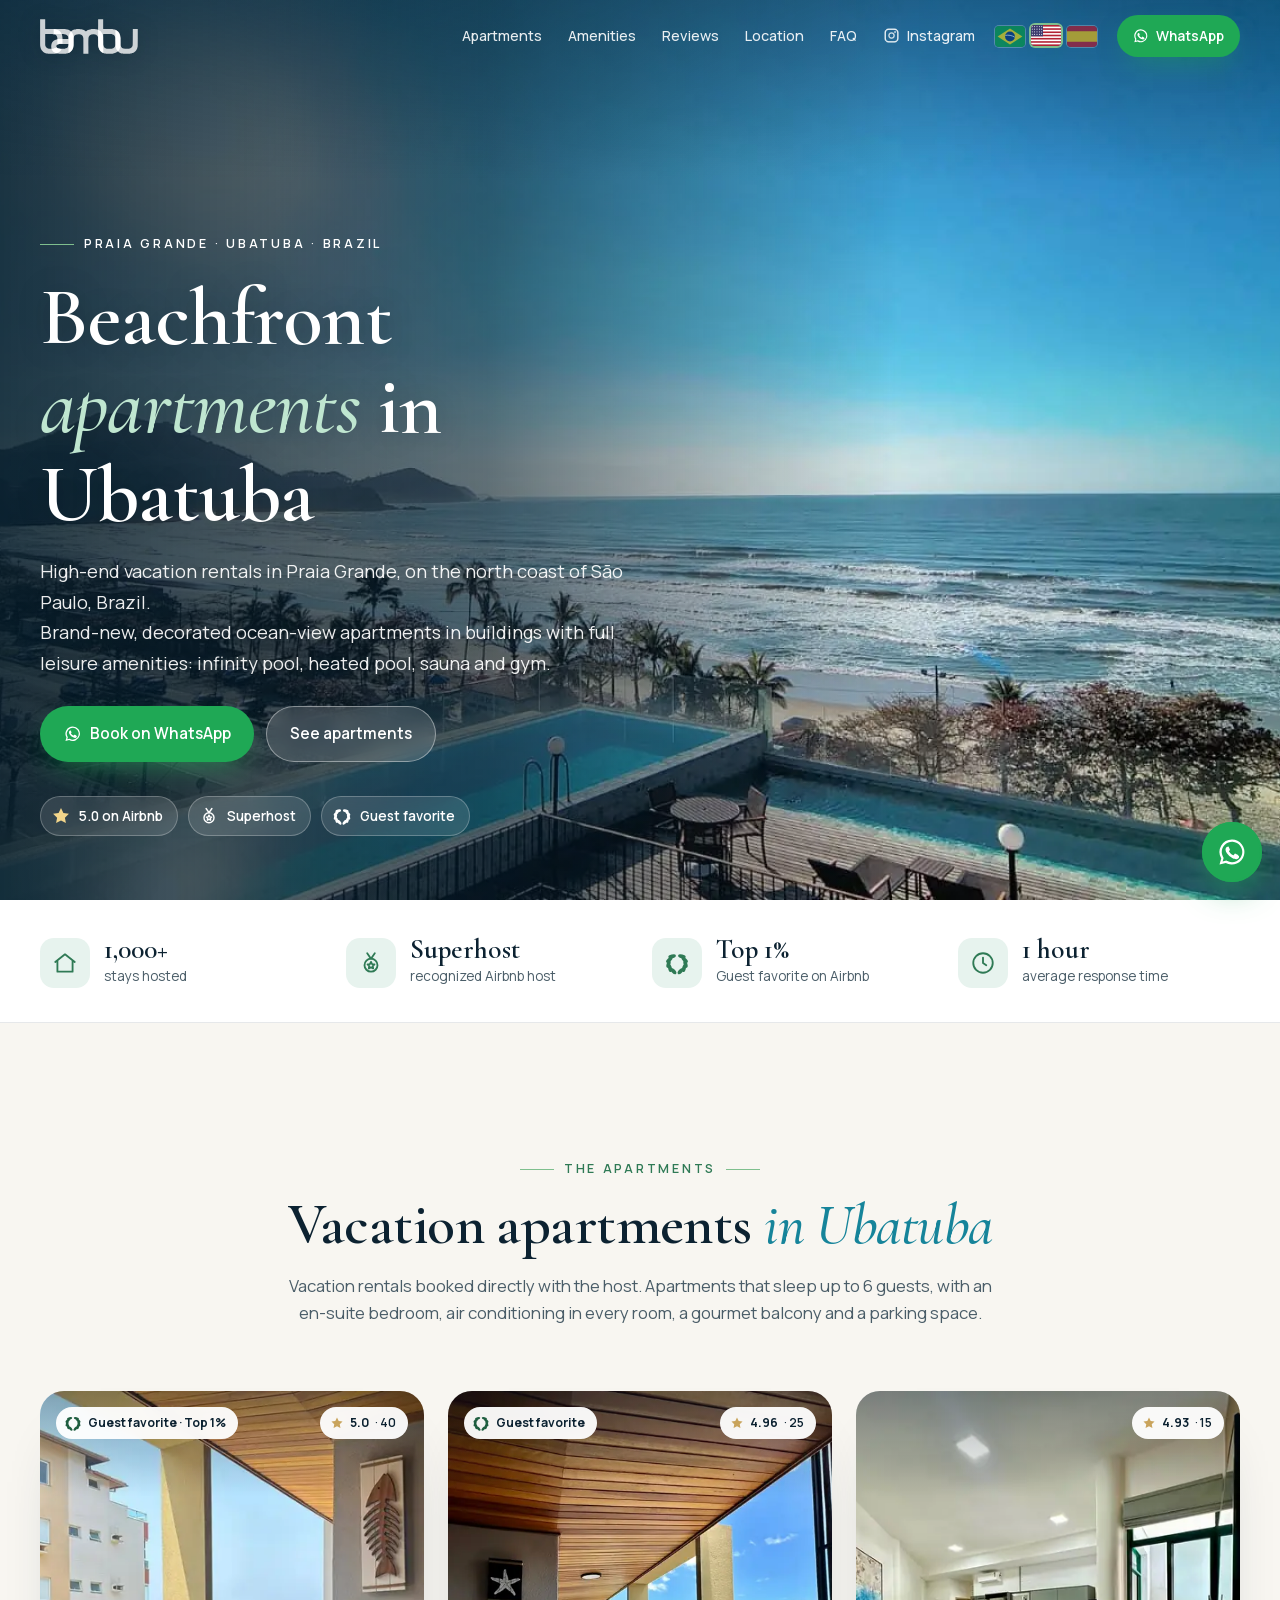
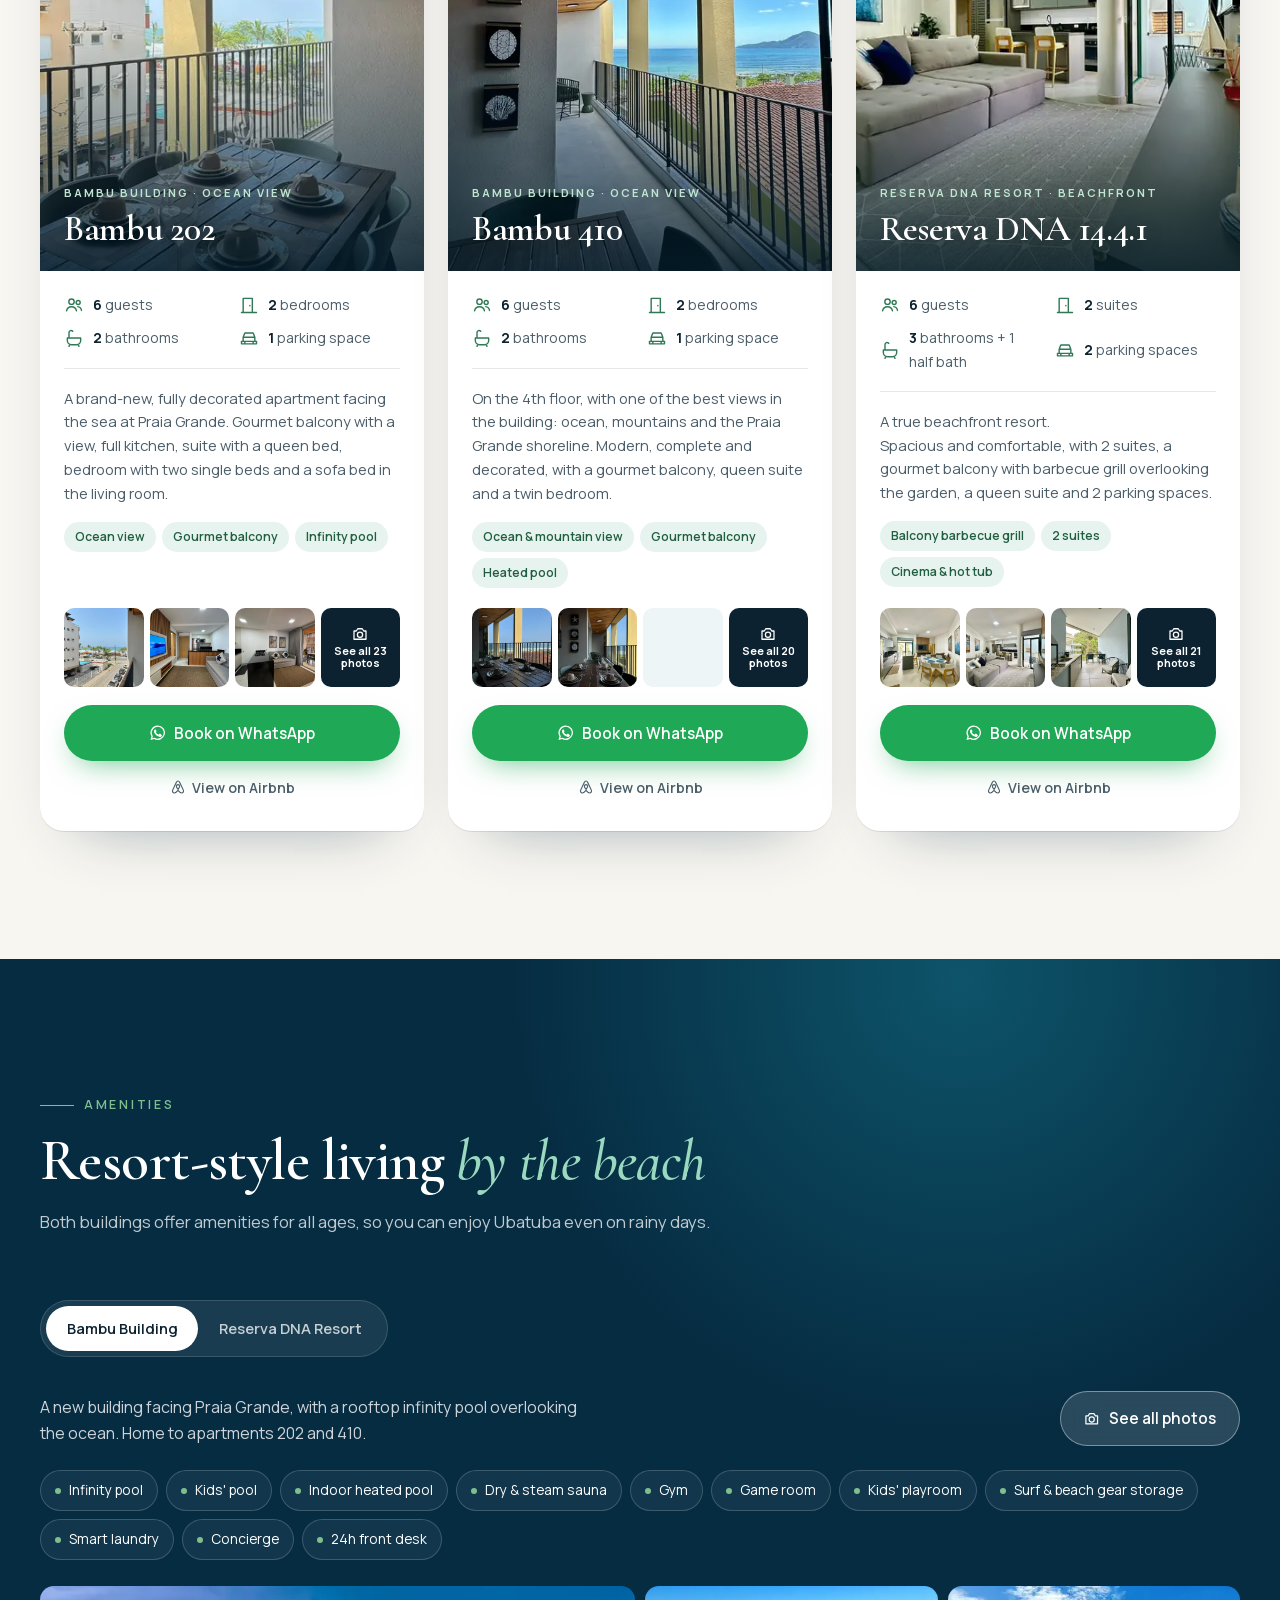
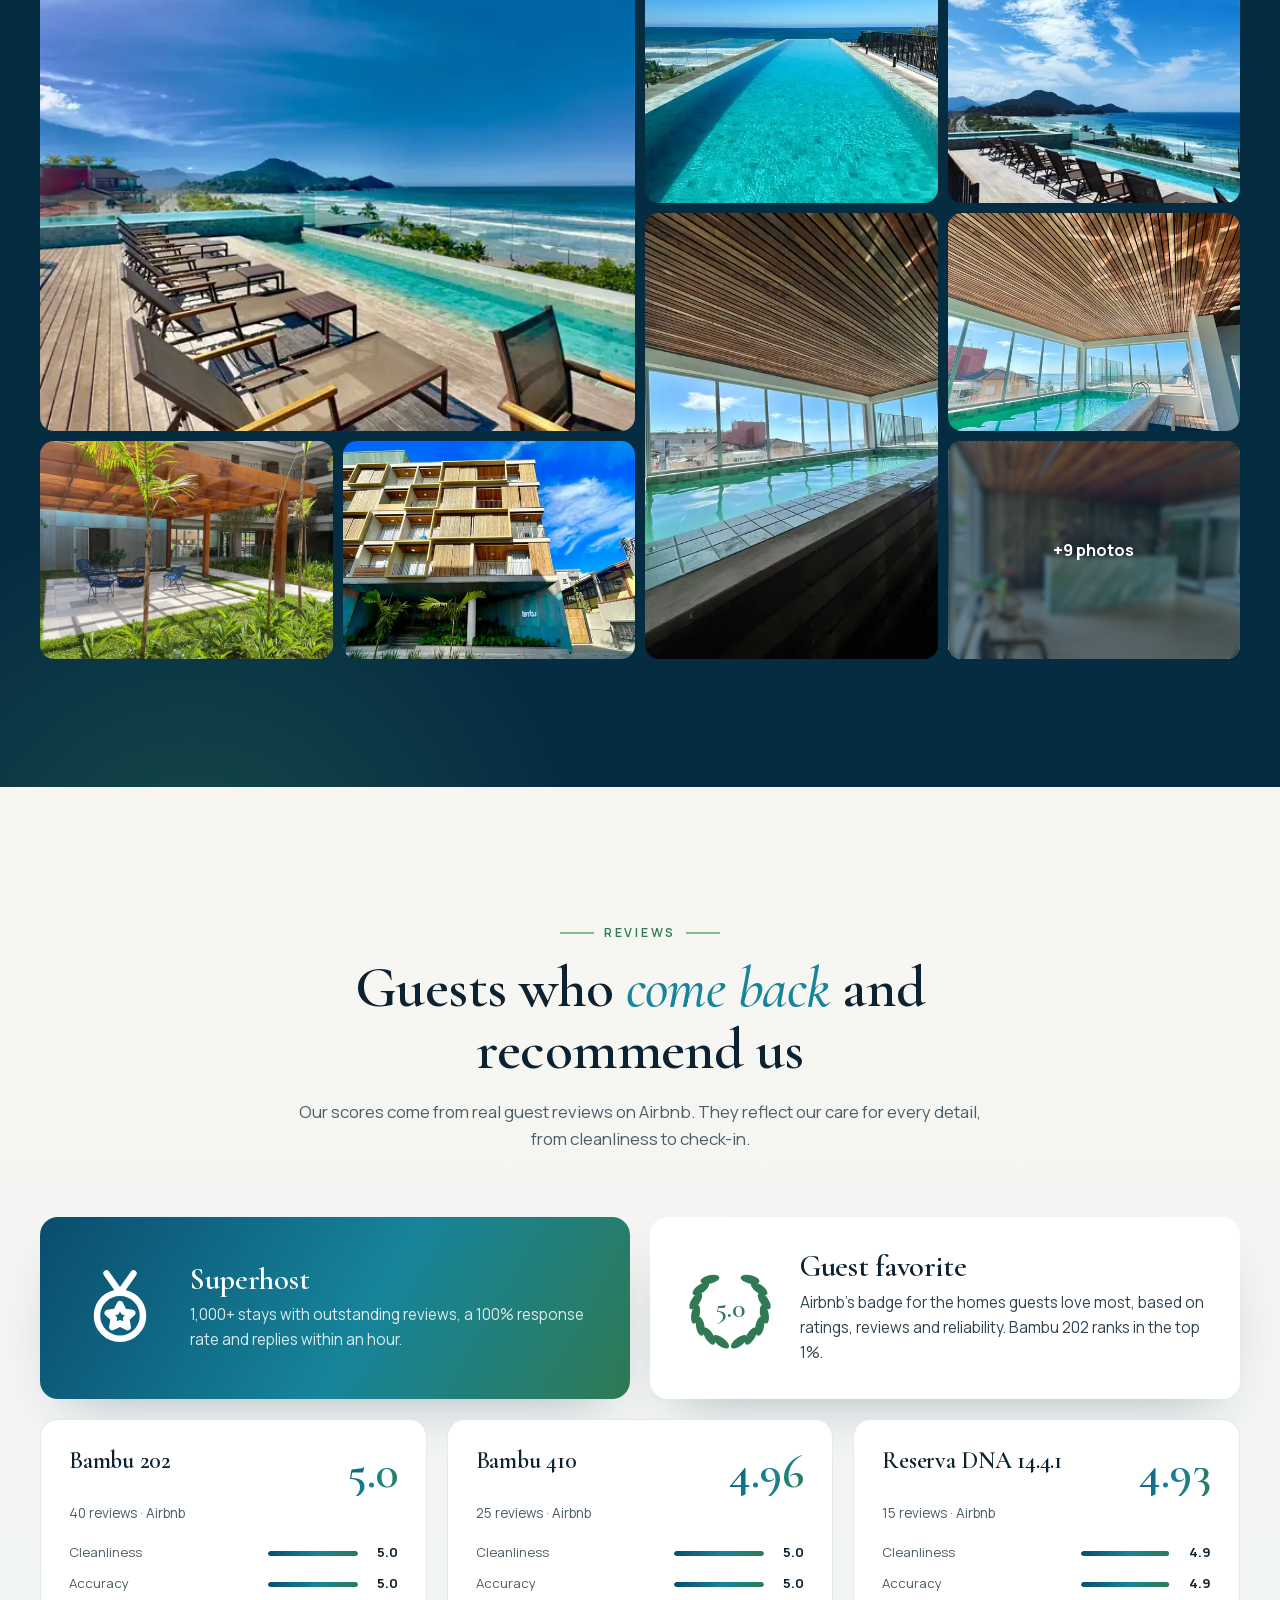
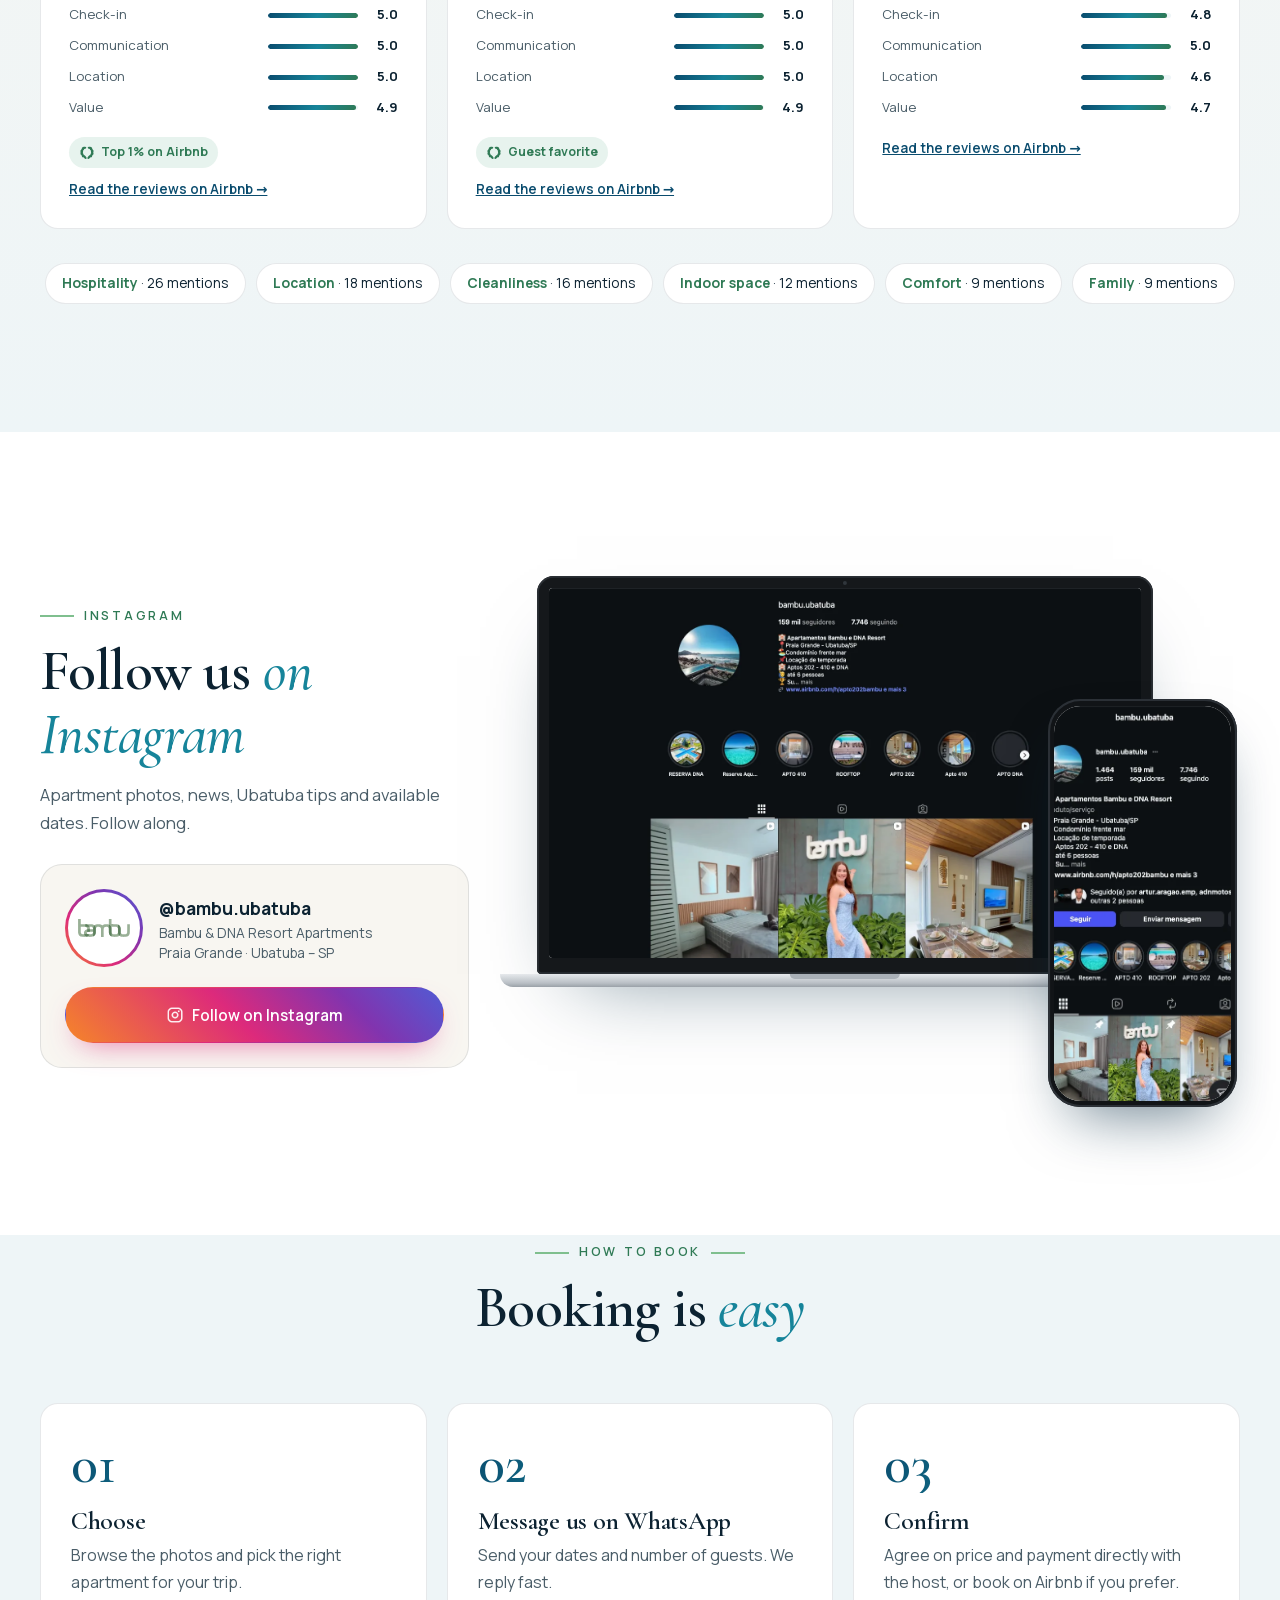
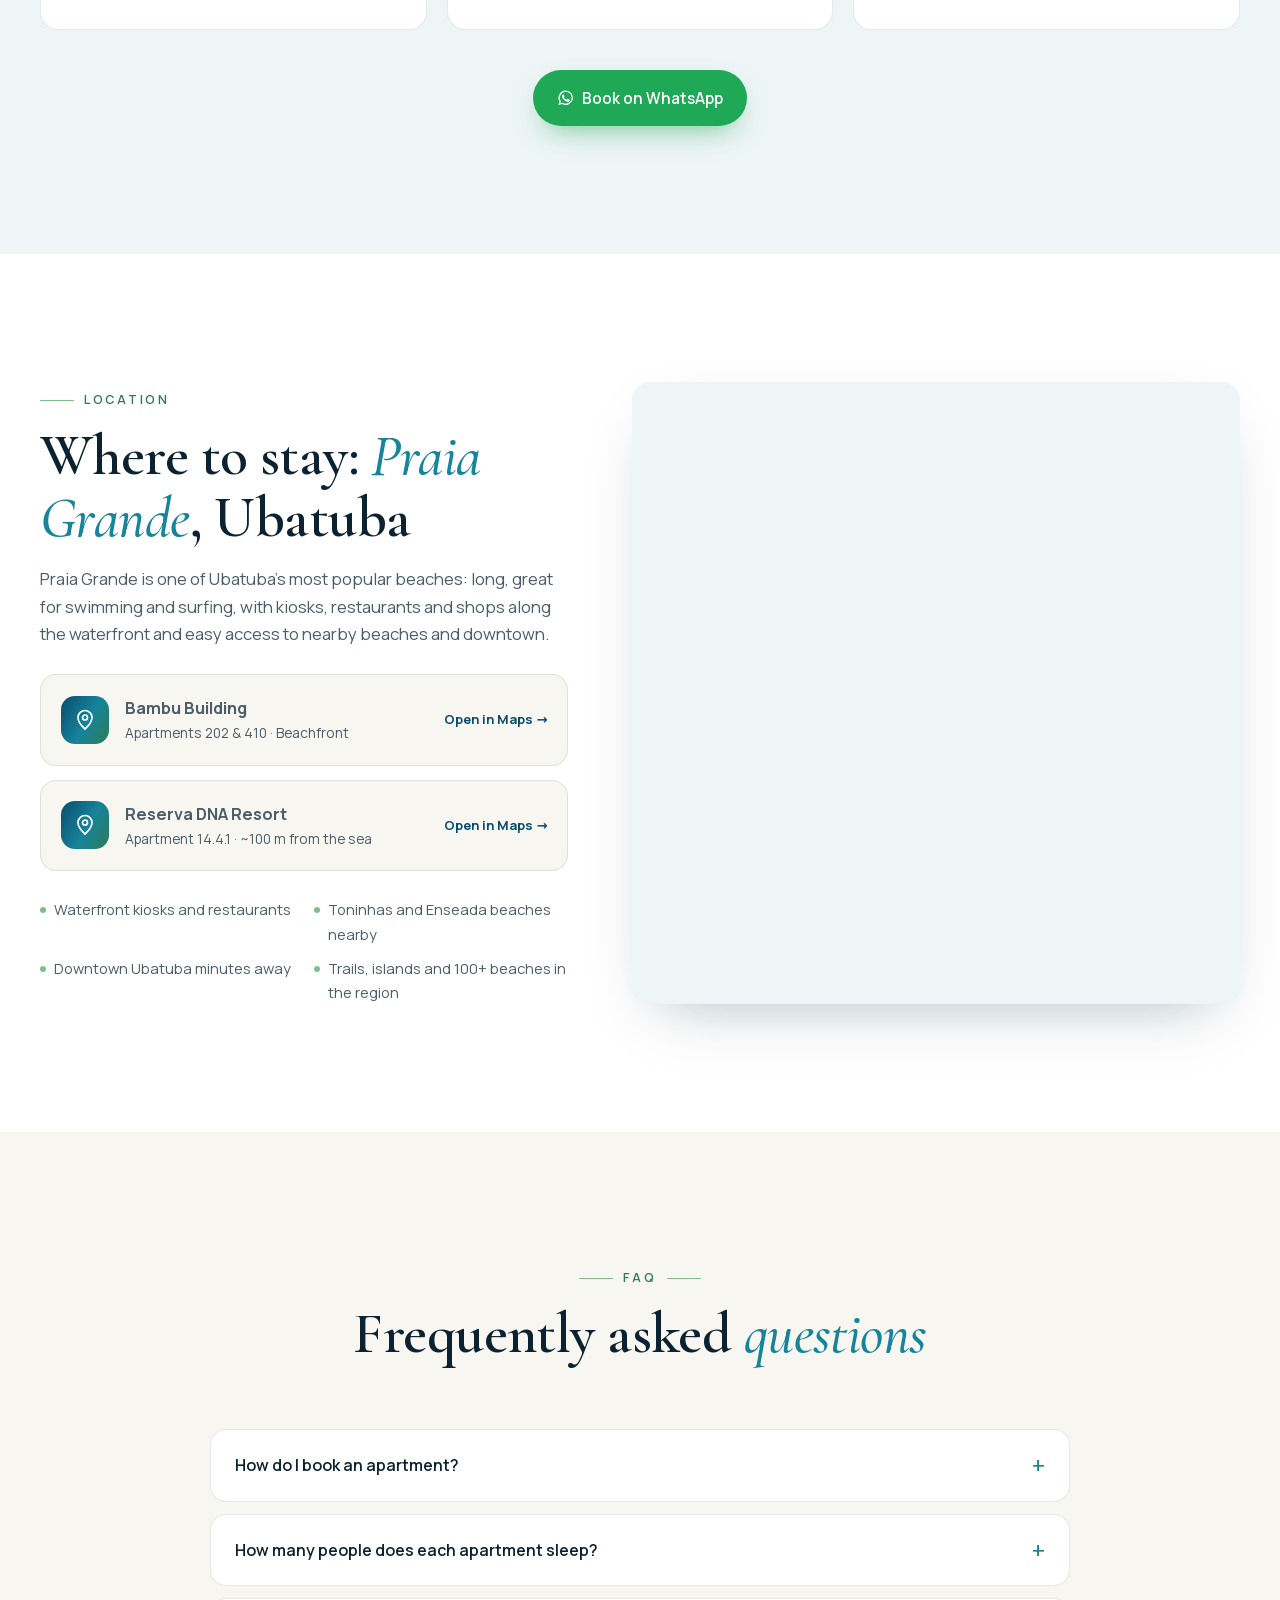
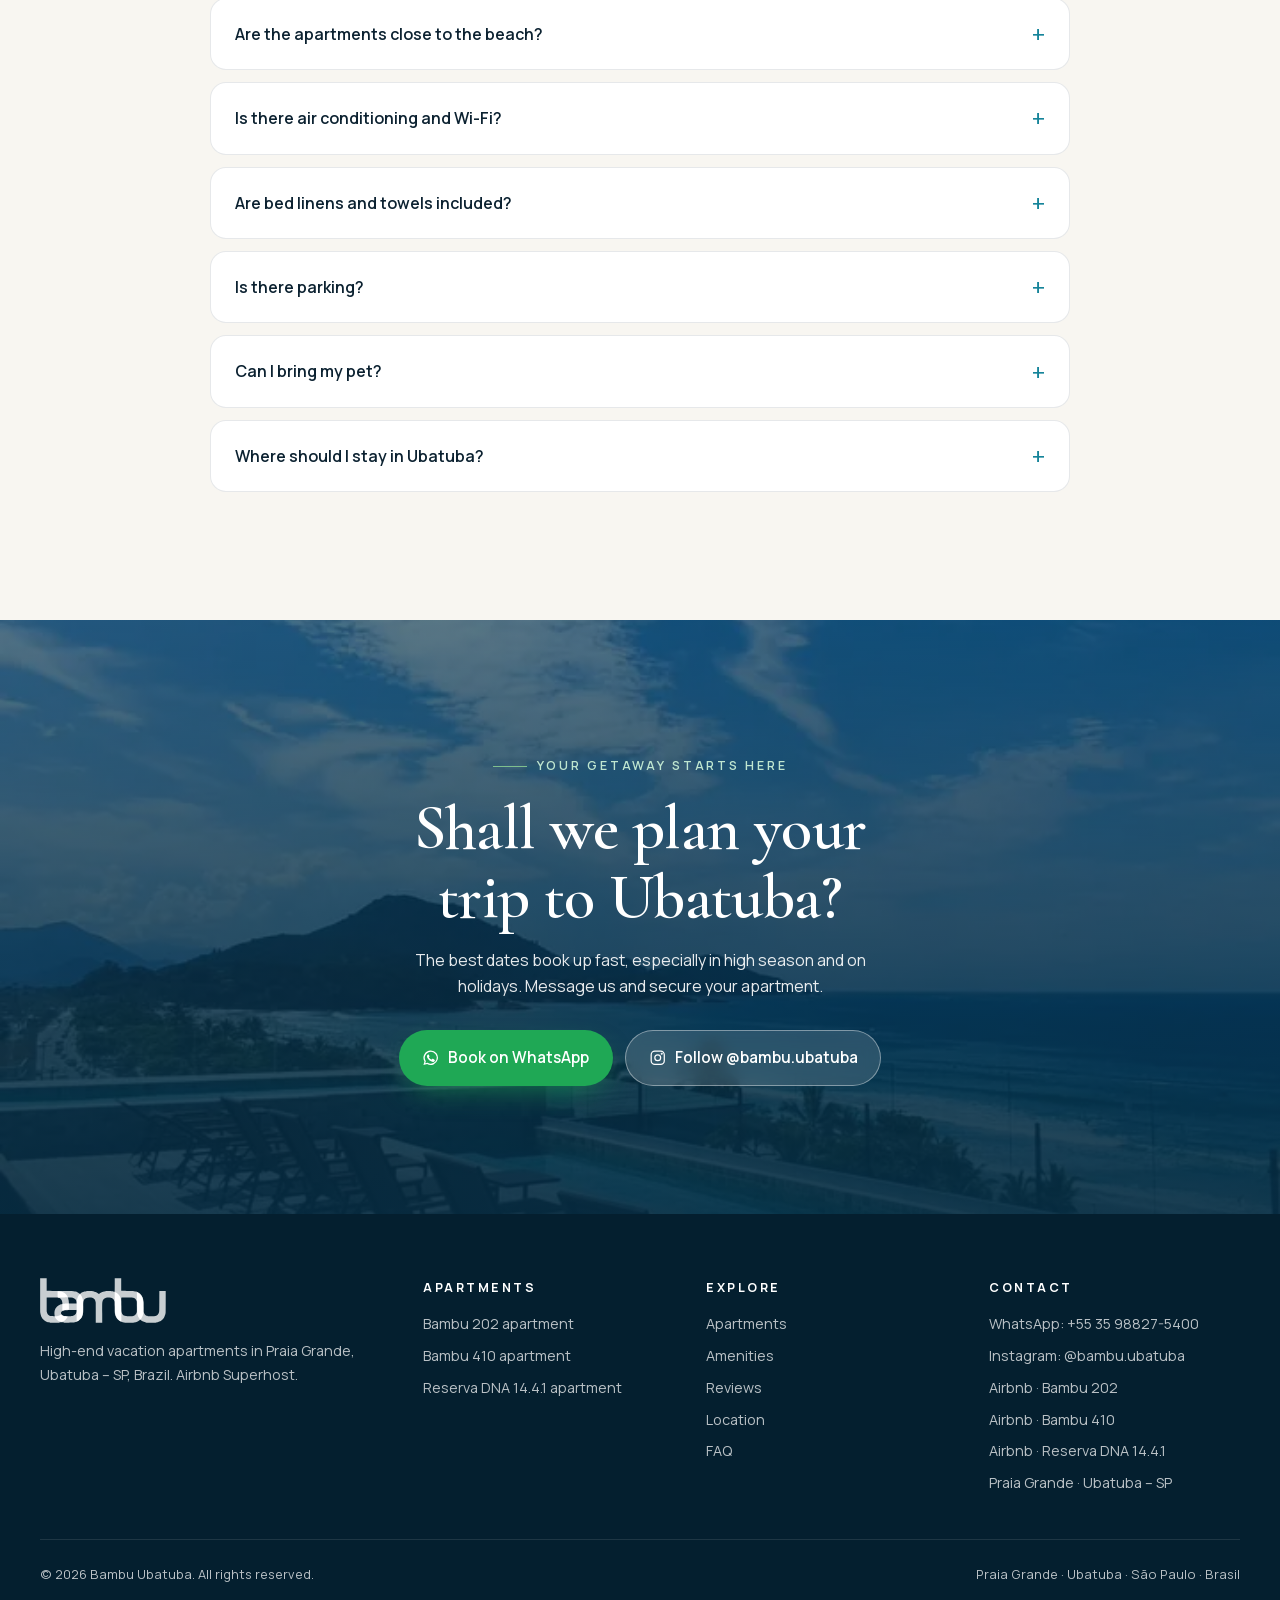
==== commit 01ad03eb: "Instagram: prints reais do perfil no notebook e iPhone, com animação de abertura - Telas montadas su" ====
--- a/site/en/index.html
+++ b/site/en/index.html
@@ -22,7 +22,7 @@
 <link rel="preload" href="../fonts/manrope.woff2" as="font" type="font/woff2" crossorigin>
 <link rel="preload" as="image" href="../img/hero/bambu-ubatuba-vista-mar-wide.webp" media="(min-aspect-ratio: 1/1)" fetchpriority="high">
 <link rel="preload" as="image" imagesrcset="../img/hero/bambu-ubatuba-vista-mar-640.webp 640w, ../img/hero/bambu-ubatuba-vista-mar-960.webp 960w, ../img/hero/bambu-ubatuba-vista-mar-1200.webp 1200w" imagesizes="100vw" media="(max-aspect-ratio: 1/1)" fetchpriority="high">
-<style>@font-face{font-family:"Cormorant";src:url(../fonts/cormorant.woff2) format("woff2");font-weight:500 600;font-style:normal;font-display:swap}@font-face{font-family:"Cormorant";src:url(../fonts/cormorant-italic.woff2) format("woff2");font-weight:500;font-style:italic;font-display:swap}@font-face{font-family:"Manrope";src:url(../fonts/manrope.woff2) format("woff2");font-weight:400 700;font-style:normal;font-display:swap}:root{--ink:#0c2231;--ink-soft:#4a5d68;--ocean-deep:#062c42;--ocean:#0a4c6e;--sea:#16849a;--bamboo:#2f7a55;--leaf:#7fbf8e;--mint:#e7f3ee;--mist:#eef5f7;--sand:#f8f6f1;--white:#fff;--line:rgba(12,34,49,.1);--gold:#c9a45c;--grad:linear-gradient(120deg,var(--ocean) 0%,var(--sea) 55%,var(--bamboo) 100%);--serif:"Cormorant","Cormorant Garamond",Georgia,"Times New Roman",serif;--sans:"Manrope",system-ui,-apple-system,"Segoe UI",Roboto,sans-serif;--r:18px;--shadow:0 24px 60px -28px rgba(6,44,66,.35);--wrap:1200px}*,*::before,*::after{box-sizing:border-box}html{scroll-behavior:smooth;-webkit-text-size-adjust:100%}body{margin:0;font-family:var(--sans);font-size:16px;line-height:1.65;color:var(--ink);background:var(--sand);-webkit-font-smoothing:antialiased;overflow-x:hidden}img{max-width:100%;height:auto;display:block}a{color:inherit}button{font:inherit;color:inherit;cursor:pointer}h1,h2,h3{font-family:var(--serif);font-weight:600;line-height:1.08;margin:0;letter-spacing:-.01em}p{margin:0 0 1em}.wrap{width:min(100% - 32px,var(--wrap));margin-inline:auto}.sr-only{position:absolute;width:1px;height:1px;overflow:hidden;clip:rect(0 0 0 0);white-space:nowrap}.skip{position:absolute;left:-999px;top:8px;background:#fff;padding:8px 14px;border-radius:8px;z-index:100}.skip:focus{left:8px}:focus-visible{outline:2px solid var(--sea);outline-offset:3px}section{scroll-margin-top:72px}.btn{display:inline-flex;align-items:center;justify-content:center;gap:.55em;padding:.95em 1.5em;border-radius:999px;font-weight:600;font-size:.95rem;text-decoration:none;border:1px solid transparent;transition:transform .2s,box-shadow .2s,background .2s,color .2s;white-space:nowrap}.btn svg{width:1.15em;height:1.15em;flex:none}.btn:hover{transform:translateY(-2px)}.btn-wa{background:#1fa855;color:#fff;box-shadow:0 12px 30px -12px rgba(31,168,85,.7)}.btn-wa:hover{background:#178f47}.btn-light{background:rgba(255,255,255,.14);color:#fff;border-color:rgba(255,255,255,.4);backdrop-filter:blur(8px)}.btn-light:hover{background:#fff;color:var(--ink)}.btn-line{background:transparent;color:var(--ink);border-color:var(--line)}.btn-line:hover{border-color:var(--ink)}.btn-dark{background:var(--ink);color:#fff}.hdr{position:fixed;inset:0 0 auto;z-index:50;color:#fff;transition:background .35s,box-shadow .35s,color .35s}.hdr.solid{background:rgba(255,255,255,.94);backdrop-filter:saturate(1.4) blur(14px);color:var(--ink);box-shadow:0 1px 0 var(--line)}.hdr-in{display:flex;align-items:center;gap:20px;height:72px}.logo{display:flex;align-items:center;gap:10px;text-decoration:none;margin-right:auto}.logo svg{width:34px;height:34px}.logo b{display:block;font-family:var(--serif);font-size:1.65rem;font-weight:600;line-height:1}.logo small{display:block;font-size:.62rem;letter-spacing:.34em;font-weight:600;opacity:.85;margin-top:3px}.nav{display:flex;gap:26px}.nav a{text-decoration:none;font-size:.9rem;font-weight:500;opacity:.9;position:relative}.nav a::after{content:"";position:absolute;left:0;right:0;bottom:-6px;height:1.5px;background:currentColor;transform:scaleX(0);transition:transform .25s;transform-origin:left}.nav a:hover::after{transform:scaleX(1)}.langs{display:flex;gap:6px;align-items:center}.langs a{display:block;width:30px;height:21px;border-radius:4px;overflow:hidden;opacity:.6;transition:opacity .2s,transform .2s;box-shadow:0 0 0 1px rgba(255,255,255,.4)}.hdr.solid .langs a{box-shadow:0 0 0 1px var(--line)}.langs a:hover,.langs a[aria-current]{opacity:1;transform:translateY(-1px)}.langs a[aria-current]{box-shadow:0 0 0 2px var(--leaf)}.langs svg{width:100%;height:100%;display:block}.hdr .btn-wa{padding:.65em 1.1em;font-size:.85rem}.burger{display:none;background:none;border:0;padding:8px;margin-right:-8px}.burger span{display:block;width:22px;height:2px;background:currentColor;margin:5px 0;border-radius:2px;transition:transform .3s,opacity .3s}.nav-open .burger span:nth-child(1){transform:translateY(7px) rotate(45deg)}.nav-open .burger span:nth-child(2){opacity:0}.nav-open .burger span:nth-child(3){transform:translateY(-7px) rotate(-45deg)}.logo img{display:block;height:35px;width:auto}.logo .logo-c{display:none}.hdr.solid .logo .logo-w{display:none}.hdr.solid .logo .logo-c{display:block}.ftr .logo img{height:45px}.nav-ig{display:inline-flex;align-items:center;gap:7px}.nav-ig img{width:17px;height:17px}.hdr-ig{display:none;width:40px;height:40px;place-items:center;border-radius:50%;transition:opacity .2s}.hdr-ig:hover{opacity:.8}.hdr-ig img{width:26px;height:26px}.hdr.solid .nav-ig img,.hdr.solid .hdr-ig img,.nav-open .nav-ig img{filter:brightness(0);opacity:.82}.hero{position:relative;min-height:100vh;min-height:100svh;display:flex;align-items:flex-end;color:#fff;overflow:hidden;background:var(--ocean-deep)}.hero picture,.hero picture img{position:absolute;inset:0;width:100%;height:100%;object-fit:cover}.hero picture img{object-position:50% 62%;animation:zoom 18s ease-out both}@keyframes zoom{from{transform:scale(1.08)}to{transform:scale(1)}}.hero::after{content:"";position:absolute;inset:0;background:linear-gradient(180deg,rgba(4,28,42,.5) 0%,rgba(4,28,42,.18) 14%,rgba(4,28,42,.5) 32%,rgba(4,28,42,.76) 55%,rgba(4,24,36,.94) 100%)}@media (max-aspect-ratio:1/1){.hero h1{text-shadow:0 2px 18px rgba(2,18,28,.55)}.hero h1 em{color:#e3f7ec}.hero p.lead{opacity:1;text-shadow:0 1px 12px rgba(2,18,28,.6)}.hero .eyebrow{text-shadow:0 1px 10px rgba(2,18,28,.6)}.hero .chip{background:rgba(4,28,42,.45)}}@media (min-aspect-ratio:1/1){.hero::after{background:linear-gradient(180deg,rgba(6,44,66,.45) 0%,rgba(6,44,66,0) 20%),linear-gradient(90deg,rgba(4,28,42,.86) 0%,rgba(4,28,42,.6) 38%,rgba(4,28,42,0) 70%)}.hero-in{padding-bottom:88px}}.hero-in{position:relative;z-index:1;padding:140px 0 64px}.eyebrow{display:inline-flex;align-items:center;gap:10px;font-size:.78rem;font-weight:600;letter-spacing:.22em;text-transform:uppercase}.eyebrow::before{content:"";width:34px;height:1.5px;background:var(--leaf)}.hero h1{font-size:clamp(2.6rem,6.4vw,5.4rem);max-width:13ch;margin:18px 0 18px;text-shadow:0 2px 30px rgba(0,0,0,.25)}.hero h1 em{font-style:italic;font-weight:500;color:#bfe6d0}.hero p.lead{font-size:clamp(1rem,1.5vw,1.15rem);max-width:56ch;opacity:.92}.hero-cta{display:flex;flex-wrap:wrap;gap:12px;margin:28px 0 34px}.chips{list-style:none;padding:0;margin:0;display:flex;flex-wrap:wrap;gap:10px}.chip{display:inline-flex;align-items:center;gap:8px;padding:8px 14px 8px 10px;border-radius:999px;background:rgba(255,255,255,.12);border:1px solid rgba(255,255,255,.25);backdrop-filter:blur(10px);font-size:.84rem;font-weight:600}.chip svg{width:20px;height:20px;flex:none}.trust{background:#fff;border-bottom:1px solid var(--line)}.trust ul{list-style:none;margin:0;padding:34px 0;display:grid;grid-template-columns:repeat(4,1fr);gap:24px}.trust li{display:flex;align-items:center;gap:14px}.trust .ic{width:50px;height:50px;border-radius:14px;display:grid;place-items:center;background:var(--mint);color:var(--bamboo);flex:none}.trust .ic svg{width:26px;height:26px}.trust strong{display:block;font-family:var(--serif);font-size:1.7rem;line-height:1}.trust span{font-size:.85rem;color:var(--ink-soft);line-height:1.35;display:block;margin-top:4px}.sec{padding:clamp(72px,10vw,128px) 0}.sec-head{max-width:720px;margin-bottom:clamp(40px,6vw,64px)}.sec-head.center{text-align:center;margin-inline:auto}.sec-head .eyebrow{color:var(--bamboo)}.sec-head h2{font-size:clamp(2.2rem,4.6vw,3.6rem);margin:14px 0 16px}.sec-head h2 em{font-style:italic;font-weight:500;color:var(--sea)}.sec-head p{color:var(--ink-soft);font-size:1.05rem}.center .eyebrow::after{content:"";width:34px;height:1.5px;background:var(--leaf)}.apts{display:grid;grid-template-columns:repeat(3,1fr);gap:24px;align-items:stretch}.apt{display:flex;flex-direction:column;background:#fff;border-radius:24px;overflow:hidden;box-shadow:0 1px 0 var(--line),0 30px 60px -40px rgba(6,44,66,.45);transition:transform .4s cubic-bezier(.2,.7,.2,1),box-shadow .4s}.apt:hover{transform:translateY(-6px);box-shadow:0 1px 0 var(--line),0 40px 70px -40px rgba(6,44,66,.55)}.apt-cover{position:relative;aspect-ratio:4/5;overflow:hidden;background:var(--mist)}.apt-img{position:absolute;inset:0;padding:0;border:0;background:none;display:block;width:100%}.apt-img img{width:100%;height:100%;object-fit:cover;transition:transform 1.1s cubic-bezier(.2,.7,.2,1)}.apt:hover .apt-img img{transform:scale(1.06)}.apt-cover::after{content:"";position:absolute;inset:0;background:linear-gradient(180deg,rgba(4,28,42,.35) 0%,rgba(4,28,42,0) 22%,rgba(4,28,42,0) 50%,rgba(4,28,42,.85) 100%);pointer-events:none}.apt-top{position:absolute;left:16px;right:16px;top:16px;z-index:1;display:flex;justify-content:space-between;align-items:center;gap:8px;pointer-events:none}.apt-fav,.apt-rate{white-space:nowrap;display:inline-flex;align-items:center;gap:6px;background:rgba(255,255,255,.95);color:var(--ink);padding:6px 12px 6px 8px;border-radius:999px;font-size:.76rem;font-weight:700;backdrop-filter:blur(6px)}.apt-rate{margin-left:auto;padding-left:10px;font-weight:600}.apt-rate svg{width:14px;height:14px;color:var(--gold)}.apt-cap{position:absolute;left:24px;right:24px;bottom:22px;z-index:1;color:#fff;pointer-events:none}.apt-cap .tag{color:#bfe6d0}.tag{font-size:.7rem;font-weight:700;letter-spacing:.18em;text-transform:uppercase;color:var(--sea)}.apt h3{font-size:clamp(2rem,2.8vw,2.5rem);margin-top:6px;text-shadow:0 2px 20px rgba(0,0,0,.3)}.apt-body{display:flex;flex-direction:column;flex:1;padding:22px 24px 24px}.specs{list-style:none;padding:0 0 18px;margin:0 0 18px;display:grid;grid-template-columns:1fr 1fr;gap:10px 14px;border-bottom:1px solid var(--line)}.specs li{display:flex;align-items:center;gap:9px;font-size:.88rem;color:var(--ink-soft)}.specs svg{width:20px;height:20px;color:var(--bamboo);flex:none}.specs b{color:var(--ink)}.apt-desc{color:var(--ink-soft);font-size:.93rem;line-height:1.6;margin-bottom:16px}.hl{list-style:none;padding:0;margin:0 0 20px;display:flex;flex-wrap:wrap;gap:6px}.hl li{font-size:.76rem;font-weight:600;padding:5px 11px;border-radius:999px;background:var(--mint);color:#1f5e40}.apt-thumbs{display:grid;grid-template-columns:repeat(4,1fr);gap:6px;margin:auto 0 18px}.apt-thumbs button{padding:0;border:0;border-radius:10px;overflow:hidden;aspect-ratio:1;background:var(--mist)}.apt-thumbs img{width:100%;height:100%;object-fit:cover;transition:opacity .2s}.apt-thumbs button:hover img{opacity:.8}.apt-all{display:flex!important;flex-direction:column;align-items:center;justify-content:center;gap:2px;background:var(--ink)!important;color:#fff;font-size:.68rem;font-weight:700;line-height:1.15;text-align:center;padding:4px!important}.apt-all svg{width:18px;height:18px}.apt-cta{display:flex;flex-direction:column;align-items:center;gap:6px}.apt-cta .btn{width:100%}.apt-link{display:inline-flex;align-items:center;gap:6px;font-size:.88rem;font-weight:600;color:var(--ink-soft);text-decoration:none;padding:.6em .2em}.apt-link svg{width:16px;height:16px}.apt-link:hover{color:var(--ink)}.leisure{background:var(--ocean-deep);color:#fff;position:relative;overflow:hidden}.leisure::before{content:"";position:absolute;inset:-30% -10% auto auto;width:70vw;height:70vw;background:radial-gradient(closest-side,rgba(22,132,154,.45),transparent);pointer-events:none}.leisure::after{content:"";position:absolute;inset:auto auto -35% -15%;width:60vw;height:60vw;background:radial-gradient(closest-side,rgba(47,122,85,.4),transparent);pointer-events:none}.leisure .wrap{position:relative;z-index:1}.leisure .sec-head .eyebrow{color:var(--leaf)}.leisure .sec-head p{color:rgba(255,255,255,.75)}.leisure .sec-head h2 em{color:#9ad9c0}.tabs{display:inline-flex;padding:5px;border-radius:999px;background:rgba(255,255,255,.08);border:1px solid rgba(255,255,255,.14);margin-bottom:34px;flex-wrap:wrap}.tabs button{background:none;border:0;padding:.7em 1.4em;border-radius:999px;font-weight:600;font-size:.92rem;color:rgba(255,255,255,.75)}.tabs button[aria-selected=true]{background:#fff;color:var(--ink)}.panel[hidden]{display:none}.panel-top{display:flex;justify-content:space-between;align-items:flex-end;gap:24px;flex-wrap:wrap;margin-bottom:24px}.panel-top p{max-width:60ch;color:rgba(255,255,255,.8);margin:0}.amen{list-style:none;padding:0;margin:0 0 26px;display:flex;flex-wrap:wrap;gap:8px}.amen li{display:flex;align-items:center;gap:8px;font-size:.86rem;padding:8px 14px;border-radius:999px;border:1px solid rgba(255,255,255,.18);background:rgba(255,255,255,.05)}.amen li::before{content:"";width:6px;height:6px;border-radius:50%;background:var(--leaf)}.bento{display:grid;grid-template-columns:repeat(4,1fr);grid-auto-rows:clamp(140px,17vw,230px);gap:10px}.bento button{padding:0;border:0;border-radius:14px;overflow:hidden;background:rgba(255,255,255,.06);position:relative}.bento button:nth-child(1){grid-column:span 2;grid-row:span 2}.bento button:nth-child(4){grid-row:span 2}.bento img{width:100%;height:100%;object-fit:cover;transition:transform .8s cubic-bezier(.2,.7,.2,1)}.bento button:hover img{transform:scale(1.06)}.bento .count{position:absolute;inset:0;display:grid;place-items:center;background:rgba(6,44,66,.6);font-weight:700;font-size:1.05rem;backdrop-filter:blur(2px)}.reviews{background:linear-gradient(180deg,var(--sand),var(--mist))}.rev-top{display:grid;grid-template-columns:1fr 1fr;gap:20px;margin-bottom:20px}.award{border-radius:var(--r);padding:34px;display:flex;gap:24px;align-items:center;background:#fff;box-shadow:var(--shadow)}.award.dark{background:var(--grad);color:#fff}.award svg.big{width:92px;height:92px;flex:none}.award h3{font-size:1.9rem;margin-bottom:6px}.award p{margin:0;font-size:.95rem;opacity:.85}.scores{display:grid;grid-template-columns:repeat(3,1fr);gap:20px}.score{background:#fff;border-radius:var(--r);padding:28px;border:1px solid var(--line)}.score header{display:flex;justify-content:space-between;align-items:flex-start;gap:12px;margin-bottom:6px}.score h3{font-size:1.5rem}.score .big{font-family:var(--serif);font-size:3rem;line-height:1;font-weight:600;background:var(--grad);-webkit-background-clip:text;background-clip:text;color:transparent}.score .sub{font-size:.85rem;color:var(--ink-soft);margin-bottom:18px}.bars{list-style:none;padding:0;margin:0 0 18px;display:grid;gap:9px}.bars li{display:grid;grid-template-columns:1fr 90px 30px;gap:10px;align-items:center;font-size:.83rem;color:var(--ink-soft)}.bars i{display:block;height:5px;border-radius:5px;background:var(--mist);overflow:hidden}.bars i::before{content:"";display:block;height:100%;width:var(--v);background:var(--grad);border-radius:5px}.bars b{color:var(--ink);text-align:right}.score .fav{display:inline-flex;align-items:center;gap:6px;font-size:.78rem;font-weight:700;color:var(--bamboo);background:var(--mint);padding:5px 10px;border-radius:999px}.score .fav svg{width:16px;height:16px}.score a{font-size:.85rem;font-weight:600;color:var(--ocean)}.quotes{display:grid;grid-template-columns:repeat(3,1fr);gap:20px;margin-top:20px}.quote{background:#fff;border-radius:var(--r);padding:30px;border:1px solid var(--line);display:flex;flex-direction:column}.quote .stars{display:flex;gap:2px;color:var(--gold);margin-bottom:14px}.quote .stars svg{width:16px;height:16px}.quote blockquote{margin:0 0 18px;font-family:var(--serif);font-size:1.3rem;line-height:1.35;font-style:italic;flex:1}.quote figcaption{font-size:.85rem;color:var(--ink-soft)}.quote figcaption b{color:var(--ink);display:block}.topics{display:flex;flex-wrap:wrap;gap:10px;justify-content:center;margin-top:34px}.topics span{background:#fff;border:1px solid var(--line);padding:8px 16px;border-radius:999px;font-size:.86rem}.topics b{color:var(--bamboo)}.ig{background:#fff}.ig-grid{display:grid;grid-template-columns:minmax(0,.85fr) minmax(0,1.4fr);gap:clamp(28px,5vw,72px);align-items:center}.ig-card{background:var(--sand);border:1px solid var(--line);border-radius:22px;padding:24px;display:flex;flex-direction:column;gap:20px}.ig-prof{display:flex;align-items:center;gap:16px;min-width:0}.ig-av{width:78px;height:78px;border-radius:50%;padding:3px;background:linear-gradient(45deg,#f58529,#dd2a7b,#8134af,#515bd4);flex:none}.ig-av>span{display:grid;place-items:center;width:100%;height:100%;border-radius:50%;background:#fff;border:3px solid #fff}.ig-av img{width:78%;height:auto}.ig-prof b{display:block;font-size:1.08rem}.ig-prof small{display:block;color:var(--ink-soft);font-size:.86rem;line-height:1.4}.btn-ig{background:linear-gradient(45deg,#f58529,#dd2a7b 45%,#8134af 75%,#515bd4);color:#fff;box-shadow:0 12px 30px -14px rgba(221,42,123,.7)}.btn-ig img{width:18px;height:18px}.ig-feed{display:grid;grid-template-columns:repeat(3,1fr);gap:8px}.ig-tile{position:relative;display:block;aspect-ratio:1;border-radius:14px;overflow:hidden;background:var(--mist)}.ig-tile .ph{width:100%;height:100%;object-fit:cover;transition:transform .8s cubic-bezier(.2,.7,.2,1)}.ig-ov{position:absolute;inset:0;display:grid;place-items:center;background:rgba(6,44,66,.45);opacity:0;transition:opacity .3s}.ig-ov img{width:34px;height:34px}.ig-tile:hover .ig-ov,.ig-tile:focus-visible .ig-ov{opacity:1}.ig-tile:hover .ph{transform:scale(1.06)}.steps{list-style:none;padding:0;margin:0;display:grid;grid-template-columns:repeat(3,1fr);gap:20px;counter-reset:s}.steps li{background:#fff;border-radius:var(--r);padding:34px 30px;border:1px solid var(--line);position:relative;counter-increment:s}.steps li::before{content:"0" counter(s);font-family:var(--serif);font-size:3.4rem;line-height:1;font-weight:600;background:var(--grad);-webkit-background-clip:text;background-clip:text;color:transparent;display:block;margin-bottom:14px}.steps h3{font-size:1.6rem;margin-bottom:8px}.steps p{color:var(--ink-soft);margin:0}.book-cta{display:flex;justify-content:center;gap:12px;flex-wrap:wrap;margin-top:40px}.loc{background:#fff}.loc-grid{display:grid;grid-template-columns:1fr 1.15fr;gap:clamp(28px,5vw,64px);align-items:stretch}.places{display:grid;gap:14px;margin:26px 0}.place{display:flex;gap:16px;align-items:center;padding:20px;border:1px solid var(--line);border-radius:16px;text-decoration:none;transition:border-color .2s,box-shadow .2s,transform .2s;background:var(--sand)}.place:hover{border-color:var(--sea);box-shadow:var(--shadow);transform:translateY(-2px)}.place .pin{width:48px;height:48px;border-radius:14px;background:var(--grad);color:#fff;display:grid;place-items:center;flex:none}.place .pin svg{width:24px;height:24px}.place b{display:block;font-size:1.02rem}.place span{display:block;font-size:.86rem;color:var(--ink-soft)}.place .go{margin-left:auto;font-size:.82rem;font-weight:700;color:var(--ocean);white-space:nowrap}.near{list-style:none;padding:0;margin:0;display:grid;grid-template-columns:1fr 1fr;gap:10px 20px;font-size:.92rem;color:var(--ink-soft)}.near li{display:flex;gap:8px;align-items:baseline}.near li::before{content:"";width:6px;height:6px;border-radius:50%;background:var(--leaf);flex:none;transform:translateY(-2px)}.map{border-radius:var(--r);overflow:hidden;min-height:420px;background:var(--mist);position:relative;box-shadow:var(--shadow)}.map iframe{position:absolute;inset:0;width:100%;height:100%;border:0}.faq-list{max-width:860px;margin:0 auto;display:grid;gap:12px}.faq-list details{background:#fff;border:1px solid var(--line);border-radius:16px;padding:0 24px;transition:box-shadow .2s}.faq-list details[open]{box-shadow:var(--shadow)}.faq-list summary{list-style:none;cursor:pointer;padding:22px 0;font-weight:600;display:flex;justify-content:space-between;gap:20px;align-items:center}.faq-list summary::-webkit-details-marker{display:none}.faq-list summary::after{content:"+";font-size:1.5rem;font-weight:400;color:var(--sea);transition:transform .25s;line-height:1}.faq-list details[open] summary::after{transform:rotate(45deg)}.faq-list details p{color:var(--ink-soft);padding-bottom:22px;margin:0}.final{position:relative;color:#fff;text-align:center;overflow:hidden;background:var(--ocean-deep)}.final img{position:absolute;inset:0;width:100%;height:100%;object-fit:cover;opacity:.55}.final::after{content:"";position:absolute;inset:0;background:linear-gradient(180deg,rgba(6,44,66,.35),rgba(6,44,66,.85))}.final .wrap{position:relative;z-index:1}.final h2{font-size:clamp(2.4rem,5vw,4rem);max-width:16ch;margin:16px auto}.final p{max-width:56ch;margin:0 auto 30px;opacity:.9}.final .eyebrow{color:#bfe6d0}.final .hero-cta{justify-content:center;margin:0}.ftr{background:#041f2f;color:rgba(255,255,255,.72);padding:64px 0 28px;font-size:.9rem}.ftr-grid{display:grid;grid-template-columns:1.4fr 1fr 1fr 1fr;gap:32px;margin-bottom:44px}.ftr .logo{color:#fff;margin-bottom:16px}.ftr h4{color:#fff;font-size:.78rem;letter-spacing:.2em;text-transform:uppercase;margin:0 0 14px}.ftr ul{list-style:none;padding:0;margin:0;display:grid;gap:8px}.ftr a{text-decoration:none}.ftr a:hover{color:#fff}.ftr-bot{border-top:1px solid rgba(255,255,255,.1);padding-top:24px;display:flex;justify-content:space-between;gap:16px;flex-wrap:wrap;font-size:.8rem}.fab{position:fixed;right:18px;bottom:18px;z-index:40;width:60px;height:60px;border-radius:50%;background:#1fa855;color:#fff;display:grid;place-items:center;box-shadow:0 14px 34px -10px rgba(31,168,85,.8);transition:transform .2s}.fab:hover{transform:scale(1.07)}.fab svg{width:30px;height:30px}.fab::before{content:"";position:absolute;inset:0;border-radius:50%;border:2px solid #1fa855;animation:ping 2.4s infinite}@keyframes ping{0%{transform:scale(1);opacity:.7}80%,100%{transform:scale(1.5);opacity:0}}.lb{position:fixed;inset:0;z-index:90;background:rgba(3,18,28,.96);display:none;flex-direction:column;color:#fff}.lb.open{display:flex}.lb-top{display:flex;justify-content:space-between;align-items:center;padding:14px 18px;font-size:.9rem}.lb-top b{font-family:var(--serif);font-size:1.3rem;font-weight:600}.lb-stage{flex:1;position:relative;display:flex;align-items:center;justify-content:center;min-height:0;padding:0 64px;touch-action:pan-y}.lb-stage img{max-width:100%;max-height:100%;object-fit:contain;border-radius:8px;user-select:none;-webkit-user-drag:none}.lb button{background:rgba(255,255,255,.1);border:0;color:#fff;width:46px;height:46px;border-radius:50%;display:grid;place-items:center;transition:background .2s}.lb button:hover{background:rgba(255,255,255,.22)}.lb button svg{width:22px;height:22px}.lb-prev,.lb-next{position:absolute;top:50%;transform:translateY(-50%)}.lb-prev{left:10px}.lb-next{right:10px}.lb-cap{text-align:center;padding:12px 18px 20px;font-size:.9rem;opacity:.85}.js .rv{opacity:0;transform:translateY(26px);transition:opacity .9s ease,transform .9s cubic-bezier(.2,.7,.2,1)}.js .rv.in{opacity:1;transform:none}@media (prefers-reduced-motion:reduce){*{animation:none!important;transition:none!important}html{scroll-behavior:auto}.js .rv{opacity:1;transform:none}}@media (max-width:1080px){.nav{display:none}.burger{display:block}.hdr-ig{display:grid}.nav-open .nav{display:flex;position:fixed;top:72px;left:0;right:0;flex-direction:column;gap:0;background:#fff;color:var(--ink);padding:8px 16px 20px;box-shadow:0 20px 40px -20px rgba(0,0,0,.3)}.nav-open .nav a{padding:14px 4px;border-bottom:1px solid var(--line);font-size:1rem}.nav-open .hdr{background:#fff;color:var(--ink)}.trust ul{grid-template-columns:repeat(2,1fr)}.scores,.quotes{grid-template-columns:1fr 1fr}.apts{display:flex;overflow-x:auto;scroll-snap-type:x mandatory;gap:16px;margin-inline:-16px;padding:6px 16px 34px;scroll-padding-inline:16px;scrollbar-width:none;-webkit-overflow-scrolling:touch}.apts::-webkit-scrollbar{display:none}.apt{flex:0 0 min(84vw,380px);scroll-snap-align:start}.apt:hover{transform:none}.ftr-grid{grid-template-columns:1fr 1fr}}@media (max-width:860px){.loc-grid,.rev-top{grid-template-columns:1fr}.steps{grid-template-columns:1fr}.ig-grid{grid-template-columns:1fr}.ig-feed{gap:6px}.ig-tile{border-radius:10px}.bento{grid-template-columns:repeat(2,1fr);grid-auto-rows:150px}.bento button:nth-child(4){grid-row:span 1}.map{min-height:340px}}@media (max-width:640px){.hdr .btn-wa{display:none}.hdr-in{gap:12px}.langs a{width:26px;height:18px}.logo b{font-size:1.4rem}.logo small{letter-spacing:.26em}.hero-in{padding-bottom:40px}.hero-cta .btn{flex:1 1 100%}.trust ul{grid-template-columns:1fr 1fr;gap:20px 12px;padding:26px 0}.trust .ic{width:42px;height:42px}.trust strong{font-size:1.4rem}.specs{grid-template-columns:repeat(2,1fr)}.scores,.quotes{grid-template-columns:1fr}.award{padding:26px;flex-direction:column;align-items:flex-start;gap:16px}.near{grid-template-columns:1fr}.place .go{display:none}.ftr-grid{grid-template-columns:1fr}.lb-stage{padding:0 8px}.lb-prev,.lb-next{top:auto;bottom:-58px;transform:none}.lb-cap{padding-bottom:70px}.apt-rate .n{display:none}.apt-fav,.apt-rate{font-size:.72rem}.fab{width:56px;height:56px;right:14px;bottom:14px}}@media (max-width:380px){.langs{gap:4px}.langs a{width:22px;height:16px}.logo svg{width:28px;height:28px}}html.lenis,html.lenis body{height:auto}.lenis.lenis-smooth{scroll-behavior:auto!important}.lenis.lenis-smooth [data-lenis-prevent]{overscroll-behavior:contain}.lenis.lenis-stopped{overflow:hidden}.hdr:not(.solid) .logo-w{filter:drop-shadow(0 1px 10px rgba(2,18,28,.35))}.ig-mock{position:relative;display:block;width:100%;max-width:700px;margin-inline:auto;aspect-ratio:1.28;container-type:inline-size;text-decoration:none;color:#111;transition:transform .6s cubic-bezier(.2,.7,.2,1)}.ig-mock:hover{transform:translateY(-6px)}.lp{position:absolute;left:0;top:3%;width:88%}.lp-screen{position:relative;display:block;background:#15181b;border-radius:2.4cqw 2.4cqw .6cqw .6cqw;padding:1.7cqw 1.7cqw 2.2cqw;box-shadow:0 0 0 .25cqw #2a2f34 inset,0 40px 80px -40px rgba(6,44,66,.55)}.lp-cam{position:absolute;top:.6cqw;left:50%;width:.6cqw;height:.6cqw;border-radius:50%;background:#30363c;transform:translateX(-50%)}.lp-display{display:block;aspect-ratio:16/10;background:#fff;border-radius:.5cqw;overflow:hidden;font-size:1.12cqw;line-height:1.35;font-family:-apple-system,"Segoe UI",Roboto,Helvetica,Arial,sans-serif}.lp-base{position:relative;display:block;height:1.9cqw;width:112%;margin-left:-6%;background:linear-gradient(180deg,#e6e9ec,#b9bfc5 70%,#9aa1a8);border-radius:0 0 2.4cqw 2.4cqw;box-shadow:0 30px 40px -30px rgba(6,44,66,.6)}.lp-base::after{content:"";position:absolute;top:0;left:50%;width:16%;height:38%;transform:translateX(-50%);background:#a9b0b7;border-radius:0 0 1cqw 1cqw}.ph{position:absolute;right:0;bottom:0;width:27%;aspect-ratio:9/19.4;background:#111417;border-radius:4.6cqw;padding:.9cqw;box-shadow:0 0 0 .3cqw #2b3036 inset,0 30px 60px -24px rgba(6,44,66,.6)}.ph-display{position:relative;display:block;height:100%;background:#fff;border-radius:3.8cqw;overflow:hidden;font-size:.86cqw;line-height:1.35;font-family:-apple-system,"Segoe UI",Roboto,Helvetica,Arial,sans-serif}.ph-display::before{content:"";position:absolute;top:1.1em;left:50%;width:34%;height:2.6em;transform:translateX(-50%);background:#000;border-radius:2em;z-index:2}.m-print{width:100%;height:100%;object-fit:cover;object-position:top}.m-av{display:block;flex:none;border-radius:50%;padding:.22em;background:linear-gradient(45deg,#f58529,#dd2a7b,#8134af,#515bd4)}.m-av>span{display:grid;place-items:center;width:100%;height:100%;border-radius:50%;background:#fff;border:.25em solid #fff}.m-av img{width:78%;height:auto}.m-btn{display:inline-block;background:#0095f6;color:#fff;font-weight:600;border-radius:.55em;padding:.38em 1.1em;text-align:center}.m-btn.g{background:#efefef;color:#111}.m-bio{line-height:1.45}.m-link{color:#00376b;font-weight:600}.m-hls{display:flex}.m-hl{display:flex;flex-direction:column;align-items:center;gap:.4em;font-size:.82em;font-weight:600}.m-hlc{display:block;border-radius:50%;padding:.18em;border:.1em solid #dbdbdb}.m-hlc img{width:100%;aspect-ratio:1;height:auto;border-radius:50%;object-fit:cover}.m-tabs{display:flex;justify-content:center;border-top:1px solid #dbdbdb;color:#8e8e8e;font-weight:600;letter-spacing:.08em}.m-tabs .on{color:#111;box-shadow:0 -1px 0 #111}.m-grid{display:grid;grid-template-columns:repeat(3,1fr);gap:.25em}.m-grid img{width:100%;aspect-ratio:1;height:auto;object-fit:cover}.lp-ig{display:flex;height:100%}.lp-side{display:flex;flex-direction:column;align-items:center;gap:1.7em;width:4.6em;padding-top:1.8em;border-right:1px solid #efefef;flex:none}.lp-side i{display:block;width:1.6em;height:1.6em;border:.16em solid #262626;border-radius:.45em}.lp-side i.lg{border-radius:.5em;border-color:transparent;background:linear-gradient(45deg,#f58529,#dd2a7b,#8134af,#515bd4)}.lp-main{flex:1;min-width:0;padding:2.2em 5% 0}.m-head{display:flex;align-items:center;gap:3.4em;padding-left:4%;margin-bottom:1.8em}.m-head .m-av{width:8.6em;height:8.6em}.m-row{display:flex;align-items:center;gap:.8em;margin-bottom:.9em;font-size:1.22em}.m-row .m-btn{font-size:.72em}.m-stats{margin-bottom:.8em;font-size:1.05em}.lp-ig .m-bio{font-size:.95em}.lp-ig .m-hls{gap:2.6em;padding-left:3%;margin-bottom:1.5em}.lp-ig .m-hlc{width:5.4em}.lp-ig .m-tabs{gap:4.5em;font-size:.68em;padding:1.1em 0}.ph-ig{padding-top:3.6em}.ph-status{position:absolute;top:1.2em;left:0;right:0;display:flex;justify-content:space-between;padding:0 2.6em;font-weight:700;font-size:1.05em}.ph-ico{display:flex;gap:.3em;align-items:center}.ph-ico i{display:block;width:1em;height:.7em;background:#111;border-radius:.15em}.ph-top{padding:.6em 1.3em;font-weight:700;font-size:1.45em}.ph-top small{color:#0095f6;font-size:.7em}.ph-prof{display:flex;align-items:center;gap:2.4em;padding:.4em 1.3em .8em}.ph-prof .m-av{width:7em;height:7em}.ph-stat b{display:block;font-size:1.35em}.ph-bio{padding:0 1.3em;font-size:.95em}.ph-btns{display:grid;grid-template-columns:1fr 1fr;gap:.5em;padding:.9em 1.3em}.ph-btns .m-btn{padding:.6em 0}.ph-hls{gap:1.2em;padding:.2em 1.3em 1em}.ph-hls .m-hlc{width:5em}.ph-tabs{justify-content:space-around;font-size:1.3em;padding:.3em 0;letter-spacing:0}@media (max-width:860px){.ig-mock{max-width:560px}}</style>
+<style>@font-face{font-family:"Cormorant";src:url(../fonts/cormorant.woff2) format("woff2");font-weight:500 600;font-style:normal;font-display:swap}@font-face{font-family:"Cormorant";src:url(../fonts/cormorant-italic.woff2) format("woff2");font-weight:500;font-style:italic;font-display:swap}@font-face{font-family:"Manrope";src:url(../fonts/manrope.woff2) format("woff2");font-weight:400 700;font-style:normal;font-display:swap}:root{--ink:#0c2231;--ink-soft:#4a5d68;--ocean-deep:#062c42;--ocean:#0a4c6e;--sea:#16849a;--bamboo:#2f7a55;--leaf:#7fbf8e;--mint:#e7f3ee;--mist:#eef5f7;--sand:#f8f6f1;--white:#fff;--line:rgba(12,34,49,.1);--gold:#c9a45c;--grad:linear-gradient(120deg,var(--ocean) 0%,var(--sea) 55%,var(--bamboo) 100%);--serif:"Cormorant","Cormorant Garamond",Georgia,"Times New Roman",serif;--sans:"Manrope",system-ui,-apple-system,"Segoe UI",Roboto,sans-serif;--r:18px;--shadow:0 24px 60px -28px rgba(6,44,66,.35);--wrap:1200px}*,*::before,*::after{box-sizing:border-box}html{scroll-behavior:smooth;-webkit-text-size-adjust:100%}body{margin:0;font-family:var(--sans);font-size:16px;line-height:1.65;color:var(--ink);background:var(--sand);-webkit-font-smoothing:antialiased;overflow-x:hidden}img{max-width:100%;height:auto;display:block}a{color:inherit}button{font:inherit;color:inherit;cursor:pointer}h1,h2,h3{font-family:var(--serif);font-weight:600;line-height:1.08;margin:0;letter-spacing:-.01em}p{margin:0 0 1em}.wrap{width:min(100% - 32px,var(--wrap));margin-inline:auto}.sr-only{position:absolute;width:1px;height:1px;overflow:hidden;clip:rect(0 0 0 0);white-space:nowrap}.skip{position:absolute;left:-999px;top:8px;background:#fff;padding:8px 14px;border-radius:8px;z-index:100}.skip:focus{left:8px}:focus-visible{outline:2px solid var(--sea);outline-offset:3px}section{scroll-margin-top:72px}.btn{display:inline-flex;align-items:center;justify-content:center;gap:.55em;padding:.95em 1.5em;border-radius:999px;font-weight:600;font-size:.95rem;text-decoration:none;border:1px solid transparent;transition:transform .2s,box-shadow .2s,background .2s,color .2s;white-space:nowrap}.btn svg{width:1.15em;height:1.15em;flex:none}.btn:hover{transform:translateY(-2px)}.btn-wa{background:#1fa855;color:#fff;box-shadow:0 12px 30px -12px rgba(31,168,85,.7)}.btn-wa:hover{background:#178f47}.btn-light{background:rgba(255,255,255,.14);color:#fff;border-color:rgba(255,255,255,.4);backdrop-filter:blur(8px)}.btn-light:hover{background:#fff;color:var(--ink)}.btn-line{background:transparent;color:var(--ink);border-color:var(--line)}.btn-line:hover{border-color:var(--ink)}.btn-dark{background:var(--ink);color:#fff}.hdr{position:fixed;inset:0 0 auto;z-index:50;color:#fff;transition:background .35s,box-shadow .35s,color .35s}.hdr.solid{background:rgba(255,255,255,.94);backdrop-filter:saturate(1.4) blur(14px);color:var(--ink);box-shadow:0 1px 0 var(--line)}.hdr-in{display:flex;align-items:center;gap:20px;height:72px}.logo{display:flex;align-items:center;gap:10px;text-decoration:none;margin-right:auto}.logo svg{width:34px;height:34px}.logo b{display:block;font-family:var(--serif);font-size:1.65rem;font-weight:600;line-height:1}.logo small{display:block;font-size:.62rem;letter-spacing:.34em;font-weight:600;opacity:.85;margin-top:3px}.nav{display:flex;gap:26px}.nav a{text-decoration:none;font-size:.9rem;font-weight:500;opacity:.9;position:relative}.nav a::after{content:"";position:absolute;left:0;right:0;bottom:-6px;height:1.5px;background:currentColor;transform:scaleX(0);transition:transform .25s;transform-origin:left}.nav a:hover::after{transform:scaleX(1)}.langs{display:flex;gap:6px;align-items:center}.langs a{display:block;width:30px;height:21px;border-radius:4px;overflow:hidden;opacity:.6;transition:opacity .2s,transform .2s;box-shadow:0 0 0 1px rgba(255,255,255,.4)}.hdr.solid .langs a{box-shadow:0 0 0 1px var(--line)}.langs a:hover,.langs a[aria-current]{opacity:1;transform:translateY(-1px)}.langs a[aria-current]{box-shadow:0 0 0 2px var(--leaf)}.langs svg{width:100%;height:100%;display:block}.hdr .btn-wa{padding:.65em 1.1em;font-size:.85rem}.burger{display:none;background:none;border:0;padding:8px;margin-right:-8px}.burger span{display:block;width:22px;height:2px;background:currentColor;margin:5px 0;border-radius:2px;transition:transform .3s,opacity .3s}.nav-open .burger span:nth-child(1){transform:translateY(7px) rotate(45deg)}.nav-open .burger span:nth-child(2){opacity:0}.nav-open .burger span:nth-child(3){transform:translateY(-7px) rotate(-45deg)}.logo img{display:block;height:35px;width:auto}.logo .logo-c{display:none}.hdr.solid .logo .logo-w{display:none}.hdr.solid .logo .logo-c{display:block}.ftr .logo img{height:45px}.nav-ig{display:inline-flex;align-items:center;gap:7px}.nav-ig img{width:17px;height:17px}.hdr-ig{display:none;width:40px;height:40px;place-items:center;border-radius:50%;transition:opacity .2s}.hdr-ig:hover{opacity:.8}.hdr-ig img{width:26px;height:26px}.hdr.solid .nav-ig img,.hdr.solid .hdr-ig img,.nav-open .nav-ig img{filter:brightness(0);opacity:.82}.hero{position:relative;min-height:100vh;min-height:100svh;display:flex;align-items:flex-end;color:#fff;overflow:hidden;background:var(--ocean-deep)}.hero picture,.hero picture img{position:absolute;inset:0;width:100%;height:100%;object-fit:cover}.hero picture img{object-position:50% 62%;animation:zoom 18s ease-out both}@keyframes zoom{from{transform:scale(1.08)}to{transform:scale(1)}}.hero::after{content:"";position:absolute;inset:0;background:linear-gradient(180deg,rgba(4,28,42,.5) 0%,rgba(4,28,42,.18) 14%,rgba(4,28,42,.5) 32%,rgba(4,28,42,.76) 55%,rgba(4,24,36,.94) 100%)}@media (max-aspect-ratio:1/1){.hero h1{text-shadow:0 2px 18px rgba(2,18,28,.55)}.hero h1 em{color:#e3f7ec}.hero p.lead{opacity:1;text-shadow:0 1px 12px rgba(2,18,28,.6)}.hero .eyebrow{text-shadow:0 1px 10px rgba(2,18,28,.6)}.hero .chip{background:rgba(4,28,42,.45)}}@media (min-aspect-ratio:1/1){.hero::after{background:linear-gradient(180deg,rgba(6,44,66,.45) 0%,rgba(6,44,66,0) 20%),linear-gradient(90deg,rgba(4,28,42,.86) 0%,rgba(4,28,42,.6) 38%,rgba(4,28,42,0) 70%)}.hero-in{padding-bottom:88px}}.hero-in{position:relative;z-index:1;padding:140px 0 64px}.eyebrow{display:inline-flex;align-items:center;gap:10px;font-size:.78rem;font-weight:600;letter-spacing:.22em;text-transform:uppercase}.eyebrow::before{content:"";width:34px;height:1.5px;background:var(--leaf)}.hero h1{font-size:clamp(2.6rem,6.4vw,5.4rem);max-width:13ch;margin:18px 0 18px;text-shadow:0 2px 30px rgba(0,0,0,.25)}.hero h1 em{font-style:italic;font-weight:500;color:#bfe6d0}.hero p.lead{font-size:clamp(1rem,1.5vw,1.15rem);max-width:56ch;opacity:.92}.hero-cta{display:flex;flex-wrap:wrap;gap:12px;margin:28px 0 34px}.chips{list-style:none;padding:0;margin:0;display:flex;flex-wrap:wrap;gap:10px}.chip{display:inline-flex;align-items:center;gap:8px;padding:8px 14px 8px 10px;border-radius:999px;background:rgba(255,255,255,.12);border:1px solid rgba(255,255,255,.25);backdrop-filter:blur(10px);font-size:.84rem;font-weight:600}.chip svg{width:20px;height:20px;flex:none}.trust{background:#fff;border-bottom:1px solid var(--line)}.trust ul{list-style:none;margin:0;padding:34px 0;display:grid;grid-template-columns:repeat(4,1fr);gap:24px}.trust li{display:flex;align-items:center;gap:14px}.trust .ic{width:50px;height:50px;border-radius:14px;display:grid;place-items:center;background:var(--mint);color:var(--bamboo);flex:none}.trust .ic svg{width:26px;height:26px}.trust strong{display:block;font-family:var(--serif);font-size:1.7rem;line-height:1}.trust span{font-size:.85rem;color:var(--ink-soft);line-height:1.35;display:block;margin-top:4px}.sec{padding:clamp(72px,10vw,128px) 0}.sec-head{max-width:720px;margin-bottom:clamp(40px,6vw,64px)}.sec-head.center{text-align:center;margin-inline:auto}.sec-head .eyebrow{color:var(--bamboo)}.sec-head h2{font-size:clamp(2.2rem,4.6vw,3.6rem);margin:14px 0 16px}.sec-head h2 em{font-style:italic;font-weight:500;color:var(--sea)}.sec-head p{color:var(--ink-soft);font-size:1.05rem}.center .eyebrow::after{content:"";width:34px;height:1.5px;background:var(--leaf)}.apts{display:grid;grid-template-columns:repeat(3,1fr);gap:24px;align-items:stretch}.apt{display:flex;flex-direction:column;background:#fff;border-radius:24px;overflow:hidden;box-shadow:0 1px 0 var(--line),0 30px 60px -40px rgba(6,44,66,.45);transition:transform .4s cubic-bezier(.2,.7,.2,1),box-shadow .4s}.apt:hover{transform:translateY(-6px);box-shadow:0 1px 0 var(--line),0 40px 70px -40px rgba(6,44,66,.55)}.apt-cover{position:relative;aspect-ratio:4/5;overflow:hidden;background:var(--mist)}.apt-img{position:absolute;inset:0;padding:0;border:0;background:none;display:block;width:100%}.apt-img img{width:100%;height:100%;object-fit:cover;transition:transform 1.1s cubic-bezier(.2,.7,.2,1)}.apt:hover .apt-img img{transform:scale(1.06)}.apt-cover::after{content:"";position:absolute;inset:0;background:linear-gradient(180deg,rgba(4,28,42,.35) 0%,rgba(4,28,42,0) 22%,rgba(4,28,42,0) 50%,rgba(4,28,42,.85) 100%);pointer-events:none}.apt-top{position:absolute;left:16px;right:16px;top:16px;z-index:1;display:flex;justify-content:space-between;align-items:center;gap:8px;pointer-events:none}.apt-fav,.apt-rate{white-space:nowrap;display:inline-flex;align-items:center;gap:6px;background:rgba(255,255,255,.95);color:var(--ink);padding:6px 12px 6px 8px;border-radius:999px;font-size:.76rem;font-weight:700;backdrop-filter:blur(6px)}.apt-rate{margin-left:auto;padding-left:10px;font-weight:600}.apt-rate svg{width:14px;height:14px;color:var(--gold)}.apt-cap{position:absolute;left:24px;right:24px;bottom:22px;z-index:1;color:#fff;pointer-events:none}.apt-cap .tag{color:#bfe6d0}.tag{font-size:.7rem;font-weight:700;letter-spacing:.18em;text-transform:uppercase;color:var(--sea)}.apt h3{font-size:clamp(2rem,2.8vw,2.5rem);margin-top:6px;text-shadow:0 2px 20px rgba(0,0,0,.3)}.apt-body{display:flex;flex-direction:column;flex:1;padding:22px 24px 24px}.specs{list-style:none;padding:0 0 18px;margin:0 0 18px;display:grid;grid-template-columns:1fr 1fr;gap:10px 14px;border-bottom:1px solid var(--line)}.specs li{display:flex;align-items:center;gap:9px;font-size:.88rem;color:var(--ink-soft)}.specs svg{width:20px;height:20px;color:var(--bamboo);flex:none}.specs b{color:var(--ink)}.apt-desc{color:var(--ink-soft);font-size:.93rem;line-height:1.6;margin-bottom:16px}.hl{list-style:none;padding:0;margin:0 0 20px;display:flex;flex-wrap:wrap;gap:6px}.hl li{font-size:.76rem;font-weight:600;padding:5px 11px;border-radius:999px;background:var(--mint);color:#1f5e40}.apt-thumbs{display:grid;grid-template-columns:repeat(4,1fr);gap:6px;margin:auto 0 18px}.apt-thumbs button{padding:0;border:0;border-radius:10px;overflow:hidden;aspect-ratio:1;background:var(--mist)}.apt-thumbs img{width:100%;height:100%;object-fit:cover;transition:opacity .2s}.apt-thumbs button:hover img{opacity:.8}.apt-all{display:flex!important;flex-direction:column;align-items:center;justify-content:center;gap:2px;background:var(--ink)!important;color:#fff;font-size:.68rem;font-weight:700;line-height:1.15;text-align:center;padding:4px!important}.apt-all svg{width:18px;height:18px}.apt-cta{display:flex;flex-direction:column;align-items:center;gap:6px}.apt-cta .btn{width:100%}.apt-link{display:inline-flex;align-items:center;gap:6px;font-size:.88rem;font-weight:600;color:var(--ink-soft);text-decoration:none;padding:.6em .2em}.apt-link svg{width:16px;height:16px}.apt-link:hover{color:var(--ink)}.leisure{background:var(--ocean-deep);color:#fff;position:relative;overflow:hidden}.leisure::before{content:"";position:absolute;inset:-30% -10% auto auto;width:70vw;height:70vw;background:radial-gradient(closest-side,rgba(22,132,154,.45),transparent);pointer-events:none}.leisure::after{content:"";position:absolute;inset:auto auto -35% -15%;width:60vw;height:60vw;background:radial-gradient(closest-side,rgba(47,122,85,.4),transparent);pointer-events:none}.leisure .wrap{position:relative;z-index:1}.leisure .sec-head .eyebrow{color:var(--leaf)}.leisure .sec-head p{color:rgba(255,255,255,.75)}.leisure .sec-head h2 em{color:#9ad9c0}.tabs{display:inline-flex;padding:5px;border-radius:999px;background:rgba(255,255,255,.08);border:1px solid rgba(255,255,255,.14);margin-bottom:34px;flex-wrap:wrap}.tabs button{background:none;border:0;padding:.7em 1.4em;border-radius:999px;font-weight:600;font-size:.92rem;color:rgba(255,255,255,.75)}.tabs button[aria-selected=true]{background:#fff;color:var(--ink)}.panel[hidden]{display:none}.panel-top{display:flex;justify-content:space-between;align-items:flex-end;gap:24px;flex-wrap:wrap;margin-bottom:24px}.panel-top p{max-width:60ch;color:rgba(255,255,255,.8);margin:0}.amen{list-style:none;padding:0;margin:0 0 26px;display:flex;flex-wrap:wrap;gap:8px}.amen li{display:flex;align-items:center;gap:8px;font-size:.86rem;padding:8px 14px;border-radius:999px;border:1px solid rgba(255,255,255,.18);background:rgba(255,255,255,.05)}.amen li::before{content:"";width:6px;height:6px;border-radius:50%;background:var(--leaf)}.bento{display:grid;grid-template-columns:repeat(4,1fr);grid-auto-rows:clamp(140px,17vw,230px);gap:10px}.bento button{padding:0;border:0;border-radius:14px;overflow:hidden;background:rgba(255,255,255,.06);position:relative}.bento button:nth-child(1){grid-column:span 2;grid-row:span 2}.bento button:nth-child(4){grid-row:span 2}.bento img{width:100%;height:100%;object-fit:cover;transition:transform .8s cubic-bezier(.2,.7,.2,1)}.bento button:hover img{transform:scale(1.06)}.bento .count{position:absolute;inset:0;display:grid;place-items:center;background:rgba(6,44,66,.6);font-weight:700;font-size:1.05rem;backdrop-filter:blur(2px)}.reviews{background:linear-gradient(180deg,var(--sand),var(--mist))}.rev-top{display:grid;grid-template-columns:1fr 1fr;gap:20px;margin-bottom:20px}.award{border-radius:var(--r);padding:34px;display:flex;gap:24px;align-items:center;background:#fff;box-shadow:var(--shadow)}.award.dark{background:var(--grad);color:#fff}.award svg.big{width:92px;height:92px;flex:none}.award h3{font-size:1.9rem;margin-bottom:6px}.award p{margin:0;font-size:.95rem;opacity:.85}.scores{display:grid;grid-template-columns:repeat(3,1fr);gap:20px}.score{background:#fff;border-radius:var(--r);padding:28px;border:1px solid var(--line)}.score header{display:flex;justify-content:space-between;align-items:flex-start;gap:12px;margin-bottom:6px}.score h3{font-size:1.5rem}.score .big{font-family:var(--serif);font-size:3rem;line-height:1;font-weight:600;background:var(--grad);-webkit-background-clip:text;background-clip:text;color:transparent}.score .sub{font-size:.85rem;color:var(--ink-soft);margin-bottom:18px}.bars{list-style:none;padding:0;margin:0 0 18px;display:grid;gap:9px}.bars li{display:grid;grid-template-columns:1fr 90px 30px;gap:10px;align-items:center;font-size:.83rem;color:var(--ink-soft)}.bars i{display:block;height:5px;border-radius:5px;background:var(--mist);overflow:hidden}.bars i::before{content:"";display:block;height:100%;width:var(--v);background:var(--grad);border-radius:5px}.bars b{color:var(--ink);text-align:right}.score .fav{display:inline-flex;align-items:center;gap:6px;font-size:.78rem;font-weight:700;color:var(--bamboo);background:var(--mint);padding:5px 10px;border-radius:999px}.score .fav svg{width:16px;height:16px}.score a{font-size:.85rem;font-weight:600;color:var(--ocean)}.quotes{display:grid;grid-template-columns:repeat(3,1fr);gap:20px;margin-top:20px}.quote{background:#fff;border-radius:var(--r);padding:30px;border:1px solid var(--line);display:flex;flex-direction:column}.quote .stars{display:flex;gap:2px;color:var(--gold);margin-bottom:14px}.quote .stars svg{width:16px;height:16px}.quote blockquote{margin:0 0 18px;font-family:var(--serif);font-size:1.3rem;line-height:1.35;font-style:italic;flex:1}.quote figcaption{font-size:.85rem;color:var(--ink-soft)}.quote figcaption b{color:var(--ink);display:block}.topics{display:flex;flex-wrap:wrap;gap:10px;justify-content:center;margin-top:34px}.topics span{background:#fff;border:1px solid var(--line);padding:8px 16px;border-radius:999px;font-size:.86rem}.topics b{color:var(--bamboo)}.ig{background:#fff}.ig-grid{display:grid;grid-template-columns:minmax(0,.85fr) minmax(0,1.4fr);gap:clamp(28px,5vw,72px);align-items:center}.ig-card{background:var(--sand);border:1px solid var(--line);border-radius:22px;padding:24px;display:flex;flex-direction:column;gap:20px}.ig-prof{display:flex;align-items:center;gap:16px;min-width:0}.ig-av{width:78px;height:78px;border-radius:50%;padding:3px;background:linear-gradient(45deg,#f58529,#dd2a7b,#8134af,#515bd4);flex:none}.ig-av>span{display:grid;place-items:center;width:100%;height:100%;border-radius:50%;background:#fff;border:3px solid #fff}.ig-av img{width:78%;height:auto}.ig-prof b{display:block;font-size:1.08rem}.ig-prof small{display:block;color:var(--ink-soft);font-size:.86rem;line-height:1.4}.btn-ig{background:linear-gradient(45deg,#f58529,#dd2a7b 45%,#8134af 75%,#515bd4);color:#fff;box-shadow:0 12px 30px -14px rgba(221,42,123,.7)}.btn-ig img{width:18px;height:18px}.ig-feed{display:grid;grid-template-columns:repeat(3,1fr);gap:8px}.ig-tile{position:relative;display:block;aspect-ratio:1;border-radius:14px;overflow:hidden;background:var(--mist)}.ig-tile .ph{width:100%;height:100%;object-fit:cover;transition:transform .8s cubic-bezier(.2,.7,.2,1)}.ig-ov{position:absolute;inset:0;display:grid;place-items:center;background:rgba(6,44,66,.45);opacity:0;transition:opacity .3s}.ig-ov img{width:34px;height:34px}.ig-tile:hover .ig-ov,.ig-tile:focus-visible .ig-ov{opacity:1}.ig-tile:hover .ph{transform:scale(1.06)}.steps{list-style:none;padding:0;margin:0;display:grid;grid-template-columns:repeat(3,1fr);gap:20px;counter-reset:s}.steps li{background:#fff;border-radius:var(--r);padding:34px 30px;border:1px solid var(--line);position:relative;counter-increment:s}.steps li::before{content:"0" counter(s);font-family:var(--serif);font-size:3.4rem;line-height:1;font-weight:600;background:var(--grad);-webkit-background-clip:text;background-clip:text;color:transparent;display:block;margin-bottom:14px}.steps h3{font-size:1.6rem;margin-bottom:8px}.steps p{color:var(--ink-soft);margin:0}.book-cta{display:flex;justify-content:center;gap:12px;flex-wrap:wrap;margin-top:40px}.loc{background:#fff}.loc-grid{display:grid;grid-template-columns:1fr 1.15fr;gap:clamp(28px,5vw,64px);align-items:stretch}.places{display:grid;gap:14px;margin:26px 0}.place{display:flex;gap:16px;align-items:center;padding:20px;border:1px solid var(--line);border-radius:16px;text-decoration:none;transition:border-color .2s,box-shadow .2s,transform .2s;background:var(--sand)}.place:hover{border-color:var(--sea);box-shadow:var(--shadow);transform:translateY(-2px)}.place .pin{width:48px;height:48px;border-radius:14px;background:var(--grad);color:#fff;display:grid;place-items:center;flex:none}.place .pin svg{width:24px;height:24px}.place b{display:block;font-size:1.02rem}.place span{display:block;font-size:.86rem;color:var(--ink-soft)}.place .go{margin-left:auto;font-size:.82rem;font-weight:700;color:var(--ocean);white-space:nowrap}.near{list-style:none;padding:0;margin:0;display:grid;grid-template-columns:1fr 1fr;gap:10px 20px;font-size:.92rem;color:var(--ink-soft)}.near li{display:flex;gap:8px;align-items:baseline}.near li::before{content:"";width:6px;height:6px;border-radius:50%;background:var(--leaf);flex:none;transform:translateY(-2px)}.map{border-radius:var(--r);overflow:hidden;min-height:420px;background:var(--mist);position:relative;box-shadow:var(--shadow)}.map iframe{position:absolute;inset:0;width:100%;height:100%;border:0}.faq-list{max-width:860px;margin:0 auto;display:grid;gap:12px}.faq-list details{background:#fff;border:1px solid var(--line);border-radius:16px;padding:0 24px;transition:box-shadow .2s}.faq-list details[open]{box-shadow:var(--shadow)}.faq-list summary{list-style:none;cursor:pointer;padding:22px 0;font-weight:600;display:flex;justify-content:space-between;gap:20px;align-items:center}.faq-list summary::-webkit-details-marker{display:none}.faq-list summary::after{content:"+";font-size:1.5rem;font-weight:400;color:var(--sea);transition:transform .25s;line-height:1}.faq-list details[open] summary::after{transform:rotate(45deg)}.faq-list details p{color:var(--ink-soft);padding-bottom:22px;margin:0}.final{position:relative;color:#fff;text-align:center;overflow:hidden;background:var(--ocean-deep)}.final img{position:absolute;inset:0;width:100%;height:100%;object-fit:cover;opacity:.55}.final::after{content:"";position:absolute;inset:0;background:linear-gradient(180deg,rgba(6,44,66,.35),rgba(6,44,66,.85))}.final .wrap{position:relative;z-index:1}.final h2{font-size:clamp(2.4rem,5vw,4rem);max-width:16ch;margin:16px auto}.final p{max-width:56ch;margin:0 auto 30px;opacity:.9}.final .eyebrow{color:#bfe6d0}.final .hero-cta{justify-content:center;margin:0}.ftr{background:#041f2f;color:rgba(255,255,255,.72);padding:64px 0 28px;font-size:.9rem}.ftr-grid{display:grid;grid-template-columns:1.4fr 1fr 1fr 1fr;gap:32px;margin-bottom:44px}.ftr .logo{color:#fff;margin-bottom:16px}.ftr h4{color:#fff;font-size:.78rem;letter-spacing:.2em;text-transform:uppercase;margin:0 0 14px}.ftr ul{list-style:none;padding:0;margin:0;display:grid;gap:8px}.ftr a{text-decoration:none}.ftr a:hover{color:#fff}.ftr-bot{border-top:1px solid rgba(255,255,255,.1);padding-top:24px;display:flex;justify-content:space-between;gap:16px;flex-wrap:wrap;font-size:.8rem}.fab{position:fixed;right:18px;bottom:18px;z-index:40;width:60px;height:60px;border-radius:50%;background:#1fa855;color:#fff;display:grid;place-items:center;box-shadow:0 14px 34px -10px rgba(31,168,85,.8);transition:transform .2s}.fab:hover{transform:scale(1.07)}.fab svg{width:30px;height:30px}.fab::before{content:"";position:absolute;inset:0;border-radius:50%;border:2px solid #1fa855;animation:ping 2.4s infinite}@keyframes ping{0%{transform:scale(1);opacity:.7}80%,100%{transform:scale(1.5);opacity:0}}.lb{position:fixed;inset:0;z-index:90;background:rgba(3,18,28,.96);display:none;flex-direction:column;color:#fff}.lb.open{display:flex}.lb-top{display:flex;justify-content:space-between;align-items:center;padding:14px 18px;font-size:.9rem}.lb-top b{font-family:var(--serif);font-size:1.3rem;font-weight:600}.lb-stage{flex:1;position:relative;display:flex;align-items:center;justify-content:center;min-height:0;padding:0 64px;touch-action:pan-y}.lb-stage img{max-width:100%;max-height:100%;object-fit:contain;border-radius:8px;user-select:none;-webkit-user-drag:none}.lb button{background:rgba(255,255,255,.1);border:0;color:#fff;width:46px;height:46px;border-radius:50%;display:grid;place-items:center;transition:background .2s}.lb button:hover{background:rgba(255,255,255,.22)}.lb button svg{width:22px;height:22px}.lb-prev,.lb-next{position:absolute;top:50%;transform:translateY(-50%)}.lb-prev{left:10px}.lb-next{right:10px}.lb-cap{text-align:center;padding:12px 18px 20px;font-size:.9rem;opacity:.85}.js .rv{opacity:0;transform:translateY(26px);transition:opacity .9s ease,transform .9s cubic-bezier(.2,.7,.2,1)}.js .rv.in{opacity:1;transform:none}@media (prefers-reduced-motion:reduce){*{animation:none!important;transition:none!important}html{scroll-behavior:auto}.js .rv{opacity:1;transform:none}}@media (max-width:1080px){.nav{display:none}.burger{display:block}.hdr-ig{display:grid}.nav-open .nav{display:flex;position:fixed;top:72px;left:0;right:0;flex-direction:column;gap:0;background:#fff;color:var(--ink);padding:8px 16px 20px;box-shadow:0 20px 40px -20px rgba(0,0,0,.3)}.nav-open .nav a{padding:14px 4px;border-bottom:1px solid var(--line);font-size:1rem}.nav-open .hdr{background:#fff;color:var(--ink)}.trust ul{grid-template-columns:repeat(2,1fr)}.scores,.quotes{grid-template-columns:1fr 1fr}.apts{display:flex;overflow-x:auto;scroll-snap-type:x mandatory;gap:16px;margin-inline:-16px;padding:6px 16px 34px;scroll-padding-inline:16px;scrollbar-width:none;-webkit-overflow-scrolling:touch}.apts::-webkit-scrollbar{display:none}.apt{flex:0 0 min(84vw,380px);scroll-snap-align:start}.apt:hover{transform:none}.ftr-grid{grid-template-columns:1fr 1fr}}@media (max-width:860px){.loc-grid,.rev-top{grid-template-columns:1fr}.steps{grid-template-columns:1fr}.ig-grid{grid-template-columns:1fr}.ig-feed{gap:6px}.ig-tile{border-radius:10px}.bento{grid-template-columns:repeat(2,1fr);grid-auto-rows:150px}.bento button:nth-child(4){grid-row:span 1}.map{min-height:340px}}@media (max-width:640px){.hdr .btn-wa{display:none}.hdr-in{gap:12px}.langs a{width:26px;height:18px}.logo b{font-size:1.4rem}.logo small{letter-spacing:.26em}.hero-in{padding-bottom:40px}.hero-cta .btn{flex:1 1 100%}.trust ul{grid-template-columns:1fr 1fr;gap:20px 12px;padding:26px 0}.trust .ic{width:42px;height:42px}.trust strong{font-size:1.4rem}.specs{grid-template-columns:repeat(2,1fr)}.scores,.quotes{grid-template-columns:1fr}.award{padding:26px;flex-direction:column;align-items:flex-start;gap:16px}.near{grid-template-columns:1fr}.place .go{display:none}.ftr-grid{grid-template-columns:1fr}.lb-stage{padding:0 8px}.lb-prev,.lb-next{top:auto;bottom:-58px;transform:none}.lb-cap{padding-bottom:70px}.apt-rate .n{display:none}.apt-fav,.apt-rate{font-size:.72rem}.fab{width:56px;height:56px;right:14px;bottom:14px}}@media (max-width:380px){.langs{gap:4px}.langs a{width:22px;height:16px}.logo svg{width:28px;height:28px}}html.lenis,html.lenis body{height:auto}.lenis.lenis-smooth{scroll-behavior:auto!important}.lenis.lenis-smooth [data-lenis-prevent]{overscroll-behavior:contain}.lenis.lenis-stopped{overflow:hidden}.hdr:not(.solid) .logo-w{filter:drop-shadow(0 1px 10px rgba(2,18,28,.35))}.ig-mock{position:relative;display:block;width:100%;max-width:700px;margin-inline:auto;aspect-ratio:1.28;container-type:inline-size;text-decoration:none;color:#111;transition:transform .6s cubic-bezier(.2,.7,.2,1)}.ig-mock:hover{transform:translateY(-6px)}.lp{position:absolute;left:0;top:3%;width:88%}.lp-screen{position:relative;display:block;background:#15181b;border-radius:2.4cqw 2.4cqw .6cqw .6cqw;padding:1.7cqw 1.7cqw 2.2cqw;box-shadow:0 0 0 .25cqw #2a2f34 inset,0 40px 80px -40px rgba(6,44,66,.55)}.lp-cam{position:absolute;top:.6cqw;left:50%;width:.6cqw;height:.6cqw;border-radius:50%;background:#30363c;transform:translateX(-50%)}.lp-display{display:block;aspect-ratio:16/10;background:#fff;border-radius:.5cqw;overflow:hidden;font-size:1.12cqw;line-height:1.35;font-family:-apple-system,"Segoe UI",Roboto,Helvetica,Arial,sans-serif}.lp-base{position:relative;display:block;height:1.9cqw;width:112%;margin-left:-6%;background:linear-gradient(180deg,#e6e9ec,#b9bfc5 70%,#9aa1a8);border-radius:0 0 2.4cqw 2.4cqw;box-shadow:0 30px 40px -30px rgba(6,44,66,.6)}.lp-base::after{content:"";position:absolute;top:0;left:50%;width:16%;height:38%;transform:translateX(-50%);background:#a9b0b7;border-radius:0 0 1cqw 1cqw}.ph{position:absolute;right:0;bottom:0;width:27%;aspect-ratio:9/19.4;background:#111417;border-radius:4.6cqw;padding:.9cqw;box-shadow:0 0 0 .3cqw #2b3036 inset,0 30px 60px -24px rgba(6,44,66,.6)}.ph-display{position:relative;display:block;height:100%;background:#fff;border-radius:3.8cqw;overflow:hidden;font-size:.86cqw;line-height:1.35;font-family:-apple-system,"Segoe UI",Roboto,Helvetica,Arial,sans-serif}.ph-display::before{content:"";position:absolute;top:1.1em;left:50%;width:34%;height:2.6em;transform:translateX(-50%);background:#000;border-radius:2em;z-index:2}.m-print{width:100%;height:100%;object-fit:cover;object-position:top}.m-av{display:block;flex:none;border-radius:50%;padding:.22em;background:linear-gradient(45deg,#f58529,#dd2a7b,#8134af,#515bd4)}.m-av>span{display:grid;place-items:center;width:100%;height:100%;border-radius:50%;background:#fff;border:.25em solid #fff}.m-av img{width:78%;height:auto}.m-btn{display:inline-block;background:#0095f6;color:#fff;font-weight:600;border-radius:.55em;padding:.38em 1.1em;text-align:center}.m-btn.g{background:#efefef;color:#111}.m-bio{line-height:1.45}.m-link{color:#00376b;font-weight:600}.m-hls{display:flex}.m-hl{display:flex;flex-direction:column;align-items:center;gap:.4em;font-size:.82em;font-weight:600}.m-hlc{display:block;border-radius:50%;padding:.18em;border:.1em solid #dbdbdb}.m-hlc img{width:100%;aspect-ratio:1;height:auto;border-radius:50%;object-fit:cover}.m-tabs{display:flex;justify-content:center;border-top:1px solid #dbdbdb;color:#8e8e8e;font-weight:600;letter-spacing:.08em}.m-tabs .on{color:#111;box-shadow:0 -1px 0 #111}.m-grid{display:grid;grid-template-columns:repeat(3,1fr);gap:.25em}.m-grid img{width:100%;aspect-ratio:1;height:auto;object-fit:cover}.lp-ig{display:flex;height:100%}.lp-side{display:flex;flex-direction:column;align-items:center;gap:1.7em;width:4.6em;padding-top:1.8em;border-right:1px solid #efefef;flex:none}.lp-side i{display:block;width:1.6em;height:1.6em;border:.16em solid #262626;border-radius:.45em}.lp-side i.lg{border-radius:.5em;border-color:transparent;background:linear-gradient(45deg,#f58529,#dd2a7b,#8134af,#515bd4)}.lp-main{flex:1;min-width:0;padding:2.2em 5% 0}.m-head{display:flex;align-items:center;gap:3.4em;padding-left:4%;margin-bottom:1.8em}.m-head .m-av{width:8.6em;height:8.6em}.m-row{display:flex;align-items:center;gap:.8em;margin-bottom:.9em;font-size:1.22em}.m-row .m-btn{font-size:.72em}.m-stats{margin-bottom:.8em;font-size:1.05em}.lp-ig .m-bio{font-size:.95em}.lp-ig .m-hls{gap:2.6em;padding-left:3%;margin-bottom:1.5em}.lp-ig .m-hlc{width:5.4em}.lp-ig .m-tabs{gap:4.5em;font-size:.68em;padding:1.1em 0}.ph-ig{padding-top:3.6em}.ph-status{position:absolute;top:1.2em;left:0;right:0;display:flex;justify-content:space-between;padding:0 2.6em;font-weight:700;font-size:1.05em}.ph-ico{display:flex;gap:.3em;align-items:center}.ph-ico i{display:block;width:1em;height:.7em;background:#111;border-radius:.15em}.ph-top{padding:.6em 1.3em;font-weight:700;font-size:1.45em}.ph-top small{color:#0095f6;font-size:.7em}.ph-prof{display:flex;align-items:center;gap:2.4em;padding:.4em 1.3em .8em}.ph-prof .m-av{width:7em;height:7em}.ph-stat b{display:block;font-size:1.35em}.ph-bio{padding:0 1.3em;font-size:.95em}.ph-btns{display:grid;grid-template-columns:1fr 1fr;gap:.5em;padding:.9em 1.3em}.ph-btns .m-btn{padding:.6em 0}.ph-hls{gap:1.2em;padding:.2em 1.3em 1em}.ph-hls .m-hlc{width:5em}.ph-tabs{justify-content:space-around;font-size:1.3em;padding:.3em 0;letter-spacing:0}@media (max-width:860px){.ig-mock{max-width:560px}}.ph-display:has(.m-print)::before{display:none}.lp-display,.ph-display{position:relative}.lp-display .m-print,.ph-display .m-print{transition:transform .6s ease}.lp-display::after,.ph-display::after{content:"";position:absolute;inset:0;z-index:3;pointer-events:none;background:linear-gradient(115deg,transparent 32%,rgba(255,255,255,.4) 47%,transparent 62%);transform:translateX(-130%)}.lp{perspective:1700px}.ig-mock .lp-screen{transform-origin:50% 100%;transition:transform 1.3s cubic-bezier(.2,.8,.2,1) .05s,box-shadow 1s}.ig-mock .ph{transition:transform 1s cubic-bezier(.2,.8,.2,1) .4s,opacity .9s .4s}.js .ig-mock.rv:not(.in) .lp-screen{transform:rotateX(-85deg);box-shadow:0 0 0 .25cqw #2a2f34 inset}.js .ig-mock.rv:not(.in) .ph{opacity:0;transform:translateY(52px) scale(.94)}.ig-mock.in .ph{animation:ig-float 4.6s ease-in-out 1.6s infinite}.ig-mock.in .lp-display .m-print{animation:ig-kb 18s ease-in-out 1.6s infinite alternate}.ig-mock.in .lp-display::after{animation:ig-glare 1.5s cubic-bezier(.3,0,.3,1) 1s 1}.ig-mock.in .ph-display::after{animation:ig-glare 1.5s cubic-bezier(.3,0,.3,1) 1.5s 1}@keyframes ig-float{0%,100%{transform:translateY(0)}50%{transform:translateY(-13px)}}@keyframes ig-kb{0%{transform:scale(1)}100%{transform:scale(1.045)}}@keyframes ig-glare{to{transform:translateX(130%)}}@media (prefers-reduced-motion:reduce){.ig-mock .lp-screen{transform:none!important}.ig-mock .ph{opacity:1!important;transform:none!important}.lp-display::after,.ph-display::after{display:none}}</style>
 <script type="application/ld+json">[{"@context":"https://schema.org","@type":"LodgingBusiness","@id":"https://www.bambuubatuba.com.br/#business","name":"Bambu Ubatuba","url":"https://www.bambuubatuba.com.br/en/","description":"Vacation rentals in Ubatuba, Brazil: high-end ocean-view apartments in Praia Grande, in resort-style buildings with infinity pools. Airbnb Superhost with 1,000+ stays. Book on WhatsApp.","image":"https://www.bambuubatuba.com.br/img/hero/og-bambu-ubatuba.jpg","telephone":"+5535988275400","priceRange":"$$$","address":{"@type":"PostalAddress","addressLocality":"Ubatuba","addressRegion":"SP","addressCountry":"BR"},"areaServed":"Ubatuba, SP","sameAs":["https://www.instagram.com/bambu.ubatuba/","https://www.airbnb.com.br/rooms/819816502817753016","https://www.airbnb.com.br/rooms/820135919681995540","https://www.airbnb.com.br/rooms/913872230965185636"],"amenityFeature":[{"@type":"LocationFeatureSpecification","name":"Infinity pool","value":true},{"@type":"LocationFeatureSpecification","name":"Kids' pool","value":true},{"@type":"LocationFeatureSpecification","name":"Indoor heated pool","value":true},{"@type":"LocationFeatureSpecification","name":"Dry & steam sauna","value":true},{"@type":"LocationFeatureSpecification","name":"Gym","value":true},{"@type":"LocationFeatureSpecification","name":"Game room","value":true}],"containsPlace":[{"@type":"Apartment","name":"Bambu 202 apartment","url":"https://www.airbnb.com.br/rooms/819816502817753016","description":"A brand-new, fully decorated apartment facing the sea at Praia Grande. Gourmet balcony with a view, full kitchen, suite with a queen bed, bedroom with two single beds and a sofa bed in the living room.","image":["https://www.bambuubatuba.com.br/img/bambu-202/bambu-202-ubatuba-01.webp","https://www.bambuubatuba.com.br/img/bambu-202/bambu-202-ubatuba-02.webp","https://www.bambuubatuba.com.br/img/bambu-202/bambu-202-ubatuba-03.webp","https://www.bambuubatuba.com.br/img/bambu-202/bambu-202-ubatuba-04.webp","https://www.bambuubatuba.com.br/img/bambu-202/bambu-202-ubatuba-05.webp","https://www.bambuubatuba.com.br/img/bambu-202/bambu-202-ubatuba-06.webp","https://www.bambuubatuba.com.br/img/bambu-202/bambu-202-ubatuba-07.webp","https://www.bambuubatuba.com.br/img/bambu-202/bambu-202-ubatuba-08.webp"],"numberOfRooms":2,"numberOfBedrooms":2,"numberOfBathroomsTotal":2,"occupancy":{"@type":"QuantitativeValue","maxValue":6},"aggregateRating":{"@type":"AggregateRating","ratingValue":5.0,"reviewCount":40,"bestRating":5}},{"@type":"Apartment","name":"Bambu 410 apartment","url":"https://www.airbnb.com.br/rooms/820135919681995540","description":"On the 4th floor, with one of the best views in the building: ocean, mountains and the Praia Grande shoreline. Modern, complete and decorated, with a gourmet balcony, queen suite and a twin bedroom.","image":["https://www.bambuubatuba.com.br/img/bambu-410/bambu-410-ubatuba-01.webp","https://www.bambuubatuba.com.br/img/bambu-410/bambu-410-ubatuba-02.webp","https://www.bambuubatuba.com.br/img/bambu-410/bambu-410-ubatuba-03.webp","https://www.bambuubatuba.com.br/img/bambu-410/bambu-410-ubatuba-04.webp","https://www.bambuubatuba.com.br/img/bambu-410/bambu-410-ubatuba-05.webp","https://www.bambuubatuba.com.br/img/bambu-410/bambu-410-ubatuba-06.webp","https://www.bambuubatuba.com.br/img/bambu-410/bambu-410-ubatuba-07.webp","https://www.bambuubatuba.com.br/img/bambu-410/bambu-410-ubatuba-08.webp"],"numberOfRooms":2,"numberOfBedrooms":2,"numberOfBathroomsTotal":2,"occupancy":{"@type":"QuantitativeValue","maxValue":6},"aggregateRating":{"@type":"AggregateRating","ratingValue":4.96,"reviewCount":25,"bestRating":5}},{"@type":"Apartment","name":"Reserva DNA 14.4.1 apartment","url":"https://www.airbnb.com.br/rooms/913872230965185636","description":"A true beachfront resort. Spacious and comfortable, with 2 suites, a gourmet balcony with barbecue grill overlooking the garden, a queen suite and 2 parking spaces.","image":["https://www.bambuubatuba.com.br/img/reserva-dna/reserva-dna-ubatuba-01.webp","https://www.bambuubatuba.com.br/img/reserva-dna/reserva-dna-ubatuba-02.webp","https://www.bambuubatuba.com.br/img/reserva-dna/reserva-dna-ubatuba-03.webp","https://www.bambuubatuba.com.br/img/reserva-dna/reserva-dna-ubatuba-04.webp","https://www.bambuubatuba.com.br/img/reserva-dna/reserva-dna-ubatuba-05.webp","https://www.bambuubatuba.com.br/img/reserva-dna/reserva-dna-ubatuba-06.webp","https://www.bambuubatuba.com.br/img/reserva-dna/reserva-dna-ubatuba-07.webp","https://www.bambuubatuba.com.br/img/reserva-dna/reserva-dna-ubatuba-08.webp"],"numberOfRooms":2,"numberOfBedrooms":2,"numberOfBathroomsTotal":4,"occupancy":{"@type":"QuantitativeValue","maxValue":6},"petsAllowed":false,"aggregateRating":{"@type":"AggregateRating","ratingValue":4.93,"reviewCount":15,"bestRating":5}}],"inLanguage":"en"},{"@context":"https://schema.org","@type":"FAQPage","inLanguage":"en","mainEntity":[{"@type":"Question","name":"How do I book an apartment?","acceptedAnswer":{"@type":"Answer","text":"Just message us on WhatsApp with your dates and number of guests. We'll confirm availability and arrange everything directly. You can also book through Airbnb."}},{"@type":"Question","name":"How many people does each apartment sleep?","acceptedAnswer":{"@type":"Answer","text":"Up to 6 guests: a suite with a queen bed, a bedroom with two single beds and a sofa bed in the living room."}},{"@type":"Question","name":"Are the apartments close to the beach?","acceptedAnswer":{"@type":"Answer","text":"Yes. The Bambu apartments face Praia Grande with an ocean view. Reserva DNA is about 100 meters from the sand."}},{"@type":"Question","name":"Is there air conditioning and Wi-Fi?","acceptedAnswer":{"@type":"Answer","text":"Yes. Every apartment has air conditioning in all bedrooms and Wi-Fi."}},{"@type":"Question","name":"Are bed linens and towels included?","acceptedAnswer":{"@type":"Answer","text":"Bed linens, towels, toiletries and cleaning supplies are not included. Message us on WhatsApp if you have any questions."}},{"@type":"Question","name":"Is there parking?","acceptedAnswer":{"@type":"Answer","text":"Yes. The Bambu apartments have 1 parking space and Reserva DNA has 2. Very large vehicles, such as Dodge RAM pickups, do not fit."}},{"@type":"Question","name":"Can I bring my pet?","acceptedAnswer":{"@type":"Answer","text":"Pets are not allowed at Reserva DNA. For the Bambu apartments, please ask us on WhatsApp."}},{"@type":"Question","name":"Where should I stay in Ubatuba?","acceptedAnswer":{"@type":"Answer","text":"Praia Grande is one of the best areas to stay in Ubatuba: close to downtown, with waterfront kiosks, restaurants and shops, and easy access to beaches such as Toninhas and Enseada. Our apartments face the sea or are just steps away."}}]},{"@context":"https://schema.org","@type":"WebSite","name":"Bambu Ubatuba","url":"https://www.bambuubatuba.com.br/","inLanguage":"en"}]</script>
 </head>
 <body><a class="skip" href="#main">Skip to content</a>
@@ -113,20 +113,10 @@
 
 <div class="topics rv" aria-label="Most mentioned by guests:"><span><b>Hospitality</b> · 26 mentions</span><span><b>Location</b> · 18 mentions</span><span><b>Cleanliness</b> · 16 mentions</span><span><b>Indoor space</b> · 12 mentions</span><span><b>Comfort</b> · 9 mentions</span><span><b>Family</b> · 9 mentions</span></div>
 </div></section><section class="sec ig" id="instagram"><div class="wrap ig-grid">
-<div class="ig-side rv"><div class="sec-head" style="margin-bottom:28px"><span class="eyebrow">Instagram</span><h2>Follow Bambu <em>on Instagram</em></h2><p>Apartment photos, news, Ubatuba tips and available dates. Follow along.</p></div>
+<div class="ig-side rv"><div class="sec-head" style="margin-bottom:28px"><span class="eyebrow">Instagram</span><h2>Follow us <em>on Instagram</em></h2><p>Apartment photos, news, Ubatuba tips and available dates. Follow along.</p></div>
 <div class="ig-card"><div class="ig-prof"><span class="ig-av"><span><img src="../img/brand/logo-bambu.svg" width="60" height="22" alt=""></span></span><div><b>@bambu.ubatuba</b><small>Bambu & DNA Resort Apartments</small><small>Praia Grande · Ubatuba – SP</small></div></div>
 <a class="btn btn-ig" href="https://www.instagram.com/bambu.ubatuba/" target="_blank" rel="noopener"><img src="../img/brand/instagram-branco.png" width="18" height="18" alt="">Follow on Instagram</a></div></div>
-<a class="ig-mock rv" href="https://www.instagram.com/bambu.ubatuba/" target="_blank" rel="noopener" aria-label="View on Instagram: @bambu.ubatuba"><span class="lp"><span class="lp-screen"><span class="lp-cam"></span><span class="lp-display"><div class="lp-ig"><div class="lp-side"><i class="lg"></i><i></i><i></i><i></i><i></i><i></i></div><div class="lp-main">
-<div class="m-head"><span class="m-av"><span><img src="../img/brand/logo-bambu.svg" width="60" height="22" alt=""></span></span><div><div class="m-row"><b>bambu.ubatuba</b><span class="m-btn">Follow</span><span class="m-btn g">Message</span></div>
-<div class="m-stats"><b>160K</b> followers</div><div class="m-bio"><b>Apartamentos Bambu e DNA Resort</b><br>Locação por temporada · Praia Grande - Ubatuba/SP<br><span class="m-link">airbnb.com/h/apto202bambu</span></div></div></div>
-<div class="m-hls"><span class="m-hl"><span class="m-hlc"><img src="../img/bambu-202/bambu-202-ubatuba-01-t.webp" width="720" height="540" alt="" loading="lazy" decoding="async"></span>202</span><span class="m-hl"><span class="m-hlc"><img src="../img/bambu-410/bambu-410-ubatuba-01-t.webp" width="540" height="720" alt="" loading="lazy" decoding="async"></span>410</span><span class="m-hl"><span class="m-hlc"><img src="../img/reserva-dna/reserva-dna-ubatuba-01-t.webp" width="720" height="540" alt="" loading="lazy" decoding="async"></span>DNA</span><span class="m-hl"><span class="m-hlc"><img src="../img/lazer-bambu/lazer-bambu-ubatuba-01-t.webp" width="540" height="720" alt="" loading="lazy" decoding="async"></span>Leisure</span></div><div class="m-tabs"><span class=on>POSTS</span><span>REELS</span><span>TAGGED</span></div>
-<div class="m-grid"><img src="../img/lazer-bambu/lazer-bambu-ubatuba-01-t.webp" width="540" height="720" alt="" loading="lazy" decoding="async"><img src="../img/bambu-410/bambu-410-ubatuba-01-t.webp" width="540" height="720" alt="" loading="lazy" decoding="async"><img src="../img/lazer-dna/lazer-dna-ubatuba-01-t.webp" width="720" height="712" alt="" loading="lazy" decoding="async"><img src="../img/bambu-202/bambu-202-ubatuba-02-t.webp" width="720" height="540" alt="" loading="lazy" decoding="async"><img src="../img/reserva-dna/reserva-dna-ubatuba-01-t.webp" width="720" height="540" alt="" loading="lazy" decoding="async"><img src="../img/lazer-bambu/lazer-bambu-ubatuba-02-t.webp" width="540" height="720" alt="" loading="lazy" decoding="async"></div></div></div></span></span><span class="lp-base"></span></span><span class="ph"><span class="ph-display"><div class="ph-ig"><div class="ph-status"><span>9:41</span><span class="ph-ico"><i></i><i></i><i></i></span></div>
-<div class="ph-top">bambu.ubatuba <small>✓</small></div>
-<div class="ph-prof"><span class="m-av"><span><img src="../img/brand/logo-bambu.svg" width="60" height="22" alt=""></span></span><div class="ph-stat"><b>160K</b>followers</div></div>
-<div class="m-bio ph-bio"><b>Apartamentos Bambu e DNA Resort</b><br>Locação por temporada · Praia Grande - Ubatuba/SP<br><span class="m-link">airbnb.com/h/apto202bambu</span></div>
-<div class="ph-btns"><span class="m-btn">Follow</span><span class="m-btn g">Message</span></div>
-<div class="m-hls ph-hls"><span class="m-hl"><span class="m-hlc"><img src="../img/bambu-202/bambu-202-ubatuba-01-t.webp" width="720" height="540" alt="" loading="lazy" decoding="async"></span>202</span><span class="m-hl"><span class="m-hlc"><img src="../img/bambu-410/bambu-410-ubatuba-01-t.webp" width="540" height="720" alt="" loading="lazy" decoding="async"></span>410</span><span class="m-hl"><span class="m-hlc"><img src="../img/reserva-dna/reserva-dna-ubatuba-01-t.webp" width="720" height="540" alt="" loading="lazy" decoding="async"></span>DNA</span><span class="m-hl"><span class="m-hlc"><img src="../img/lazer-bambu/lazer-bambu-ubatuba-01-t.webp" width="540" height="720" alt="" loading="lazy" decoding="async"></span>Leisure</span></div><div class="m-tabs ph-tabs"><span class="on">▦</span><span>▷</span><span>◎</span></div>
-<div class="m-grid"><img src="../img/lazer-bambu/lazer-bambu-ubatuba-01-t.webp" width="540" height="720" alt="" loading="lazy" decoding="async"><img src="../img/bambu-410/bambu-410-ubatuba-01-t.webp" width="540" height="720" alt="" loading="lazy" decoding="async"><img src="../img/lazer-dna/lazer-dna-ubatuba-01-t.webp" width="720" height="712" alt="" loading="lazy" decoding="async"><img src="../img/bambu-202/bambu-202-ubatuba-02-t.webp" width="720" height="540" alt="" loading="lazy" decoding="async"><img src="../img/reserva-dna/reserva-dna-ubatuba-01-t.webp" width="720" height="540" alt="" loading="lazy" decoding="async"><img src="../img/lazer-bambu/lazer-bambu-ubatuba-02-t.webp" width="540" height="720" alt="" loading="lazy" decoding="async"><img src="../img/bambu-202/bambu-202-ubatuba-01-t.webp" width="720" height="540" alt="" loading="lazy" decoding="async"><img src="../img/lazer-dna/lazer-dna-ubatuba-04-t.webp" width="574" height="720" alt="" loading="lazy" decoding="async"><img src="../img/bambu-410/bambu-410-ubatuba-06-t.webp" width="720" height="540" alt="" loading="lazy" decoding="async"></div></div></span></span></a>
+<a class="ig-mock rv" href="https://www.instagram.com/bambu.ubatuba/" target="_blank" rel="noopener" aria-label="View on Instagram: @bambu.ubatuba"><span class="lp"><span class="lp-screen"><span class="lp-cam"></span><span class="lp-display"><img class="m-print" src="../img/instagram/print-desktop.webp" alt="Perfil @bambu.ubatuba no Instagram" loading="lazy"></span></span><span class="lp-base"></span></span><span class="ph"><span class="ph-display"><img class="m-print" src="../img/instagram/print-iphone.webp" alt="Perfil @bambu.ubatuba no Instagram" loading="lazy"></span></span></a>
 </div></section><section class="sec" id="reservar" style="padding-top:0;background:var(--mist)"><div class="wrap">
 <div class="sec-head center rv"><span class="eyebrow">How to book</span><h2>Booking is <em>easy</em></h2></div>
 <ol class="steps"><li class="rv"><h3>Choose</h3><p>Browse the photos and pick the right apartment for your trip.</p></li><li class="rv"><h3>Message us on WhatsApp</h3><p>Send your dates and number of guests. We reply fast.</p></li><li class="rv"><h3>Confirm</h3><p>Agree on price and payment directly with the host, or book on Airbnb if you prefer.</p></li></ol>
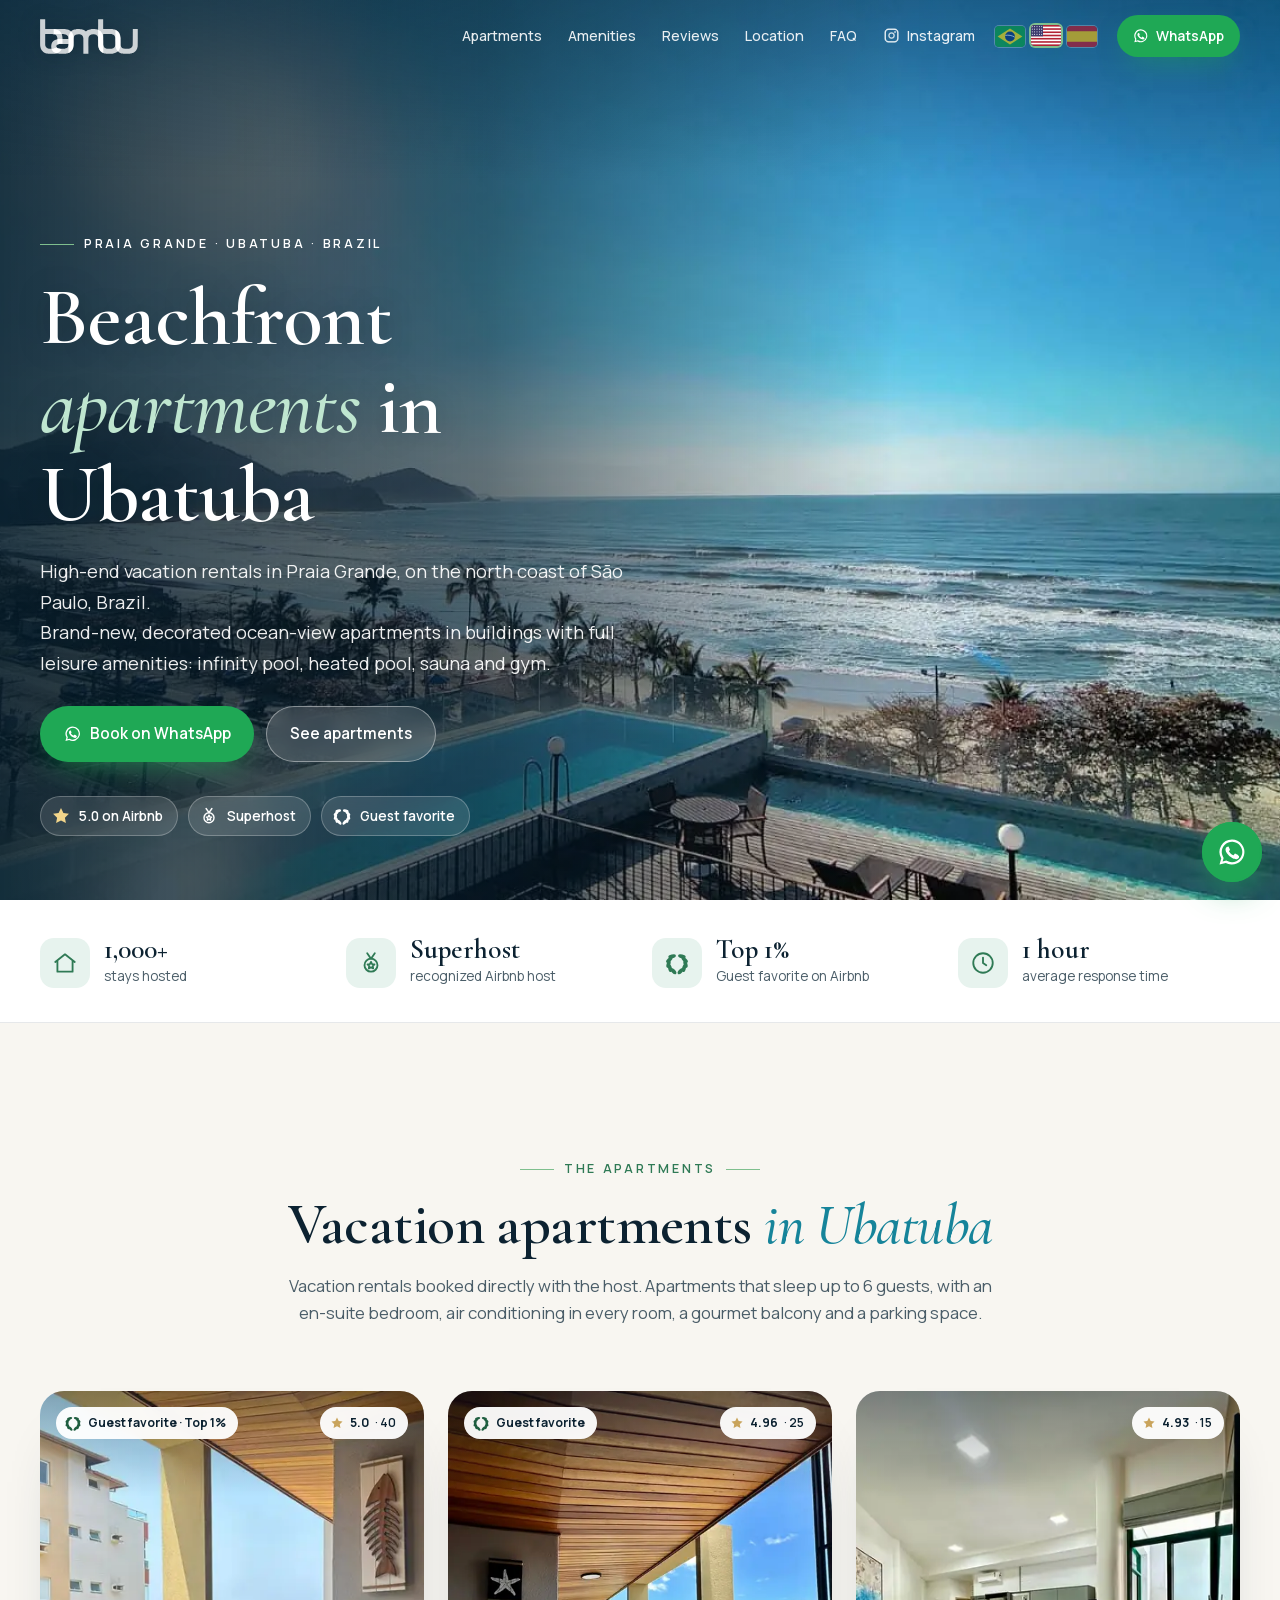
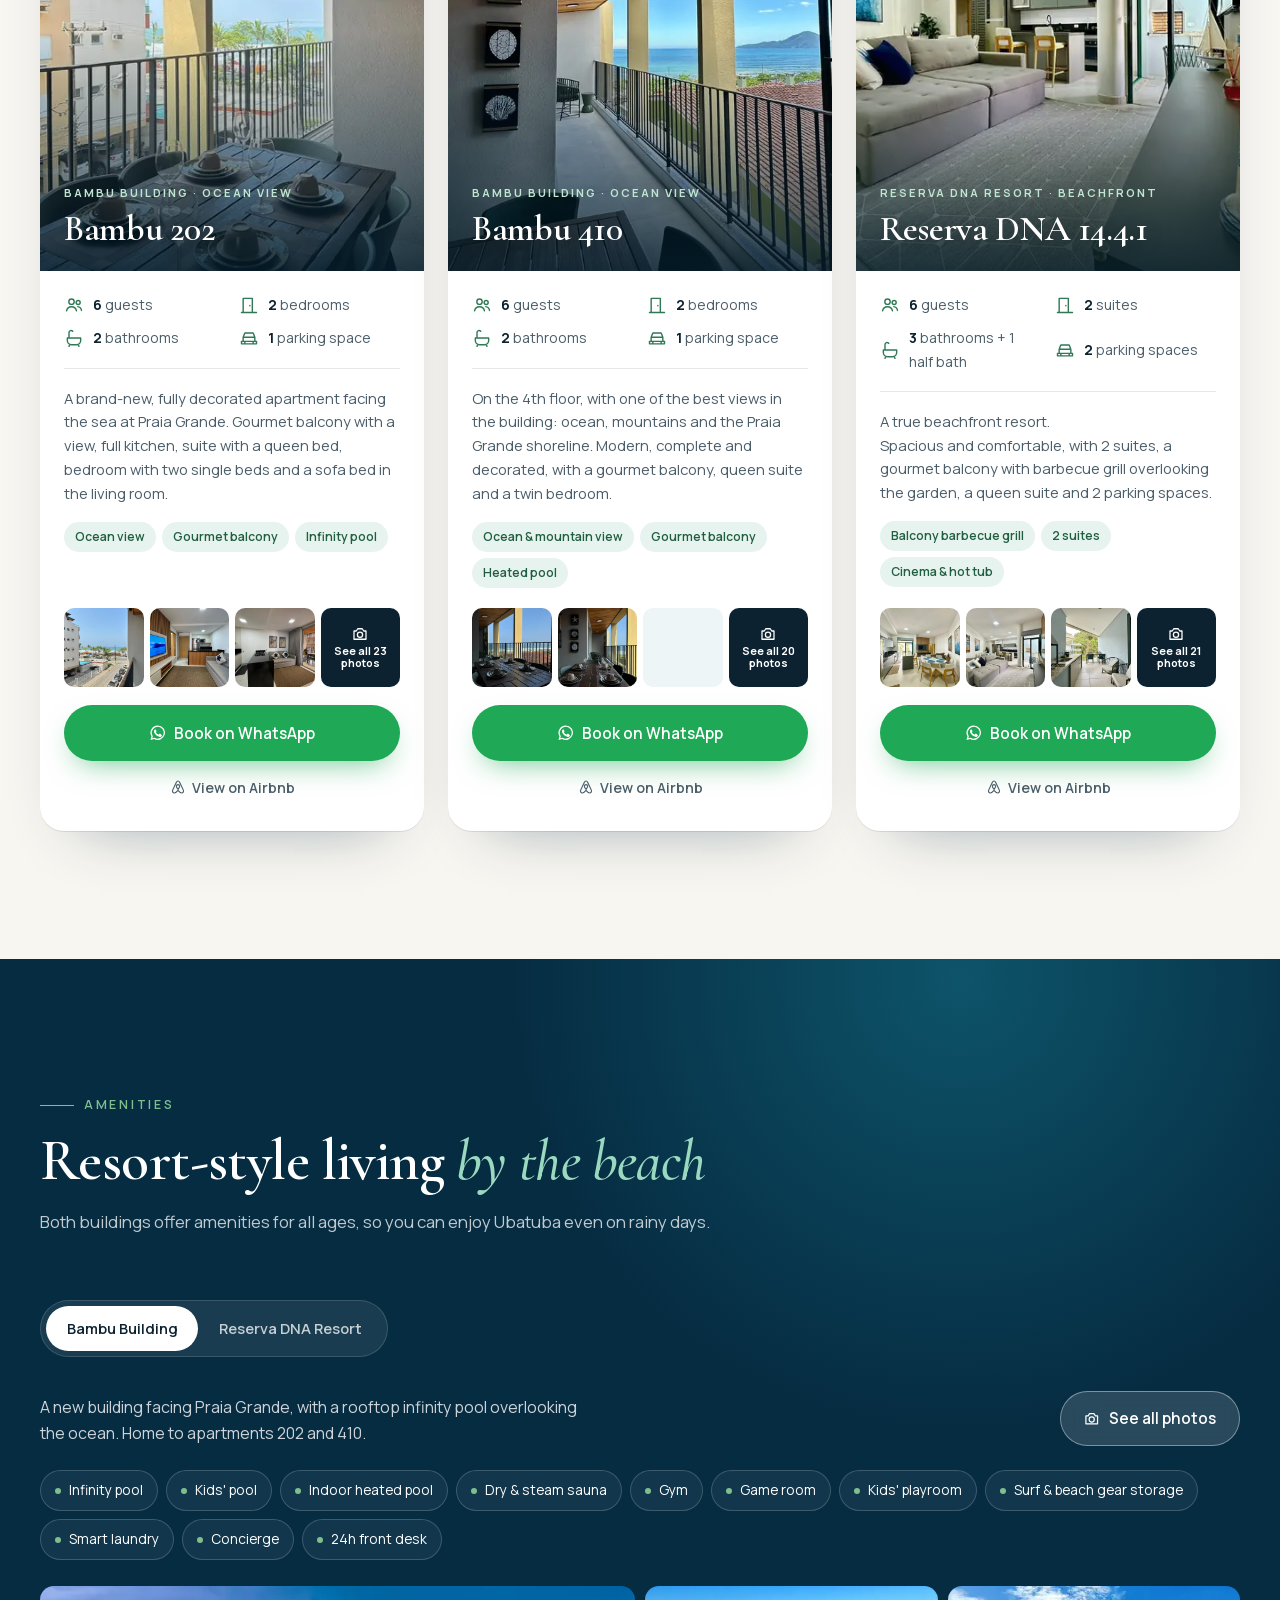
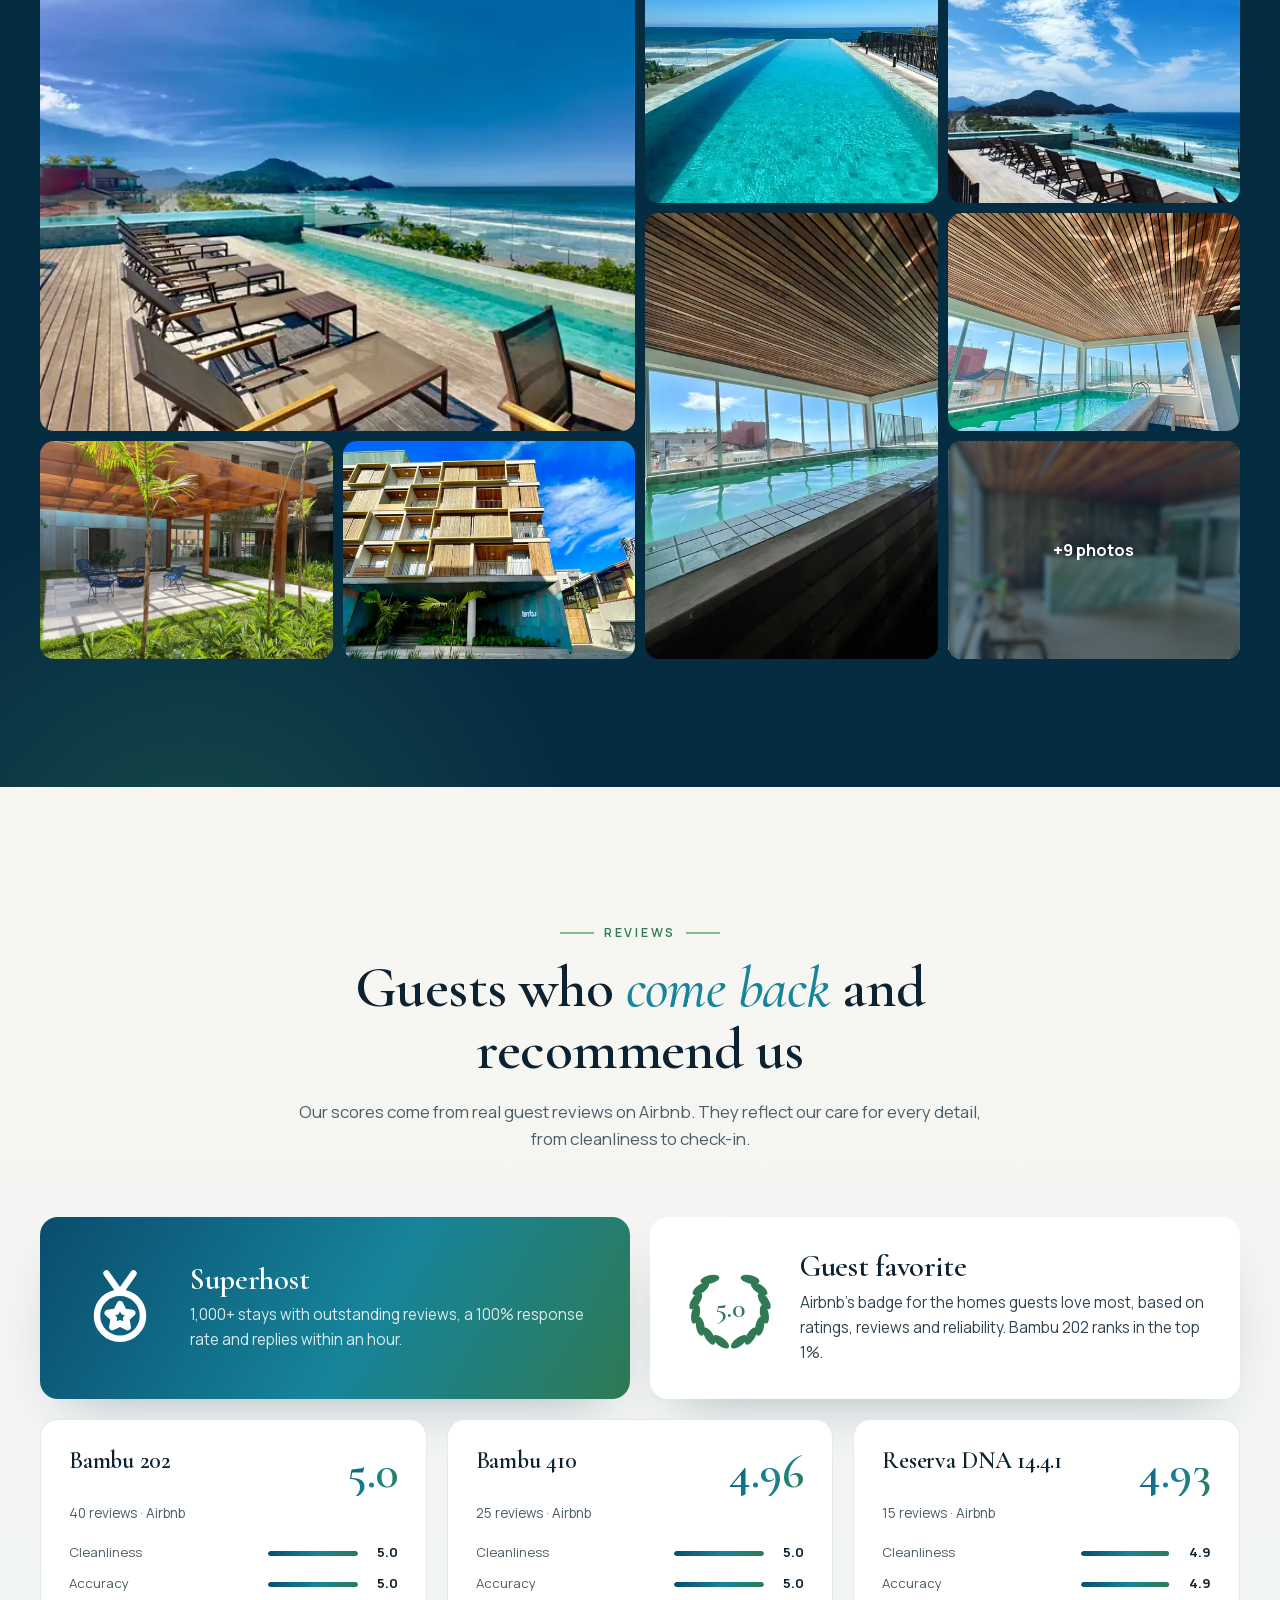
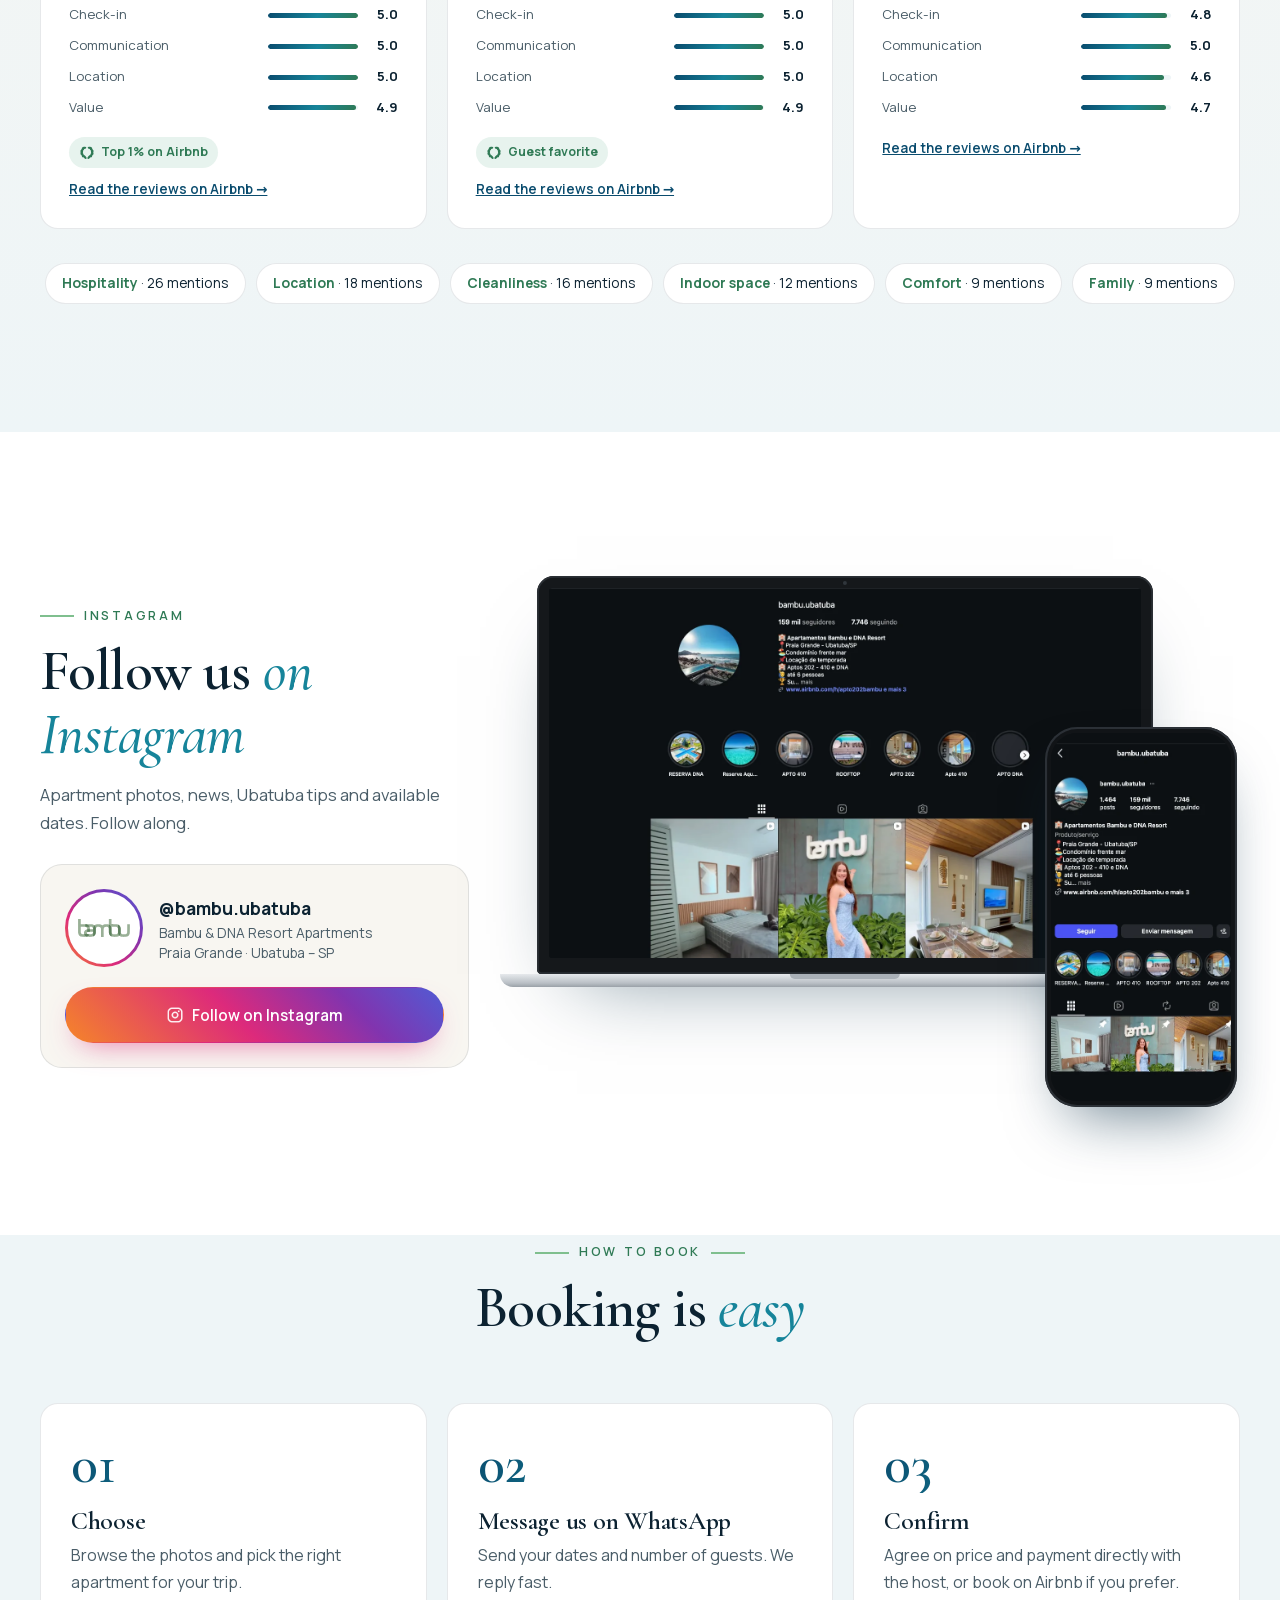
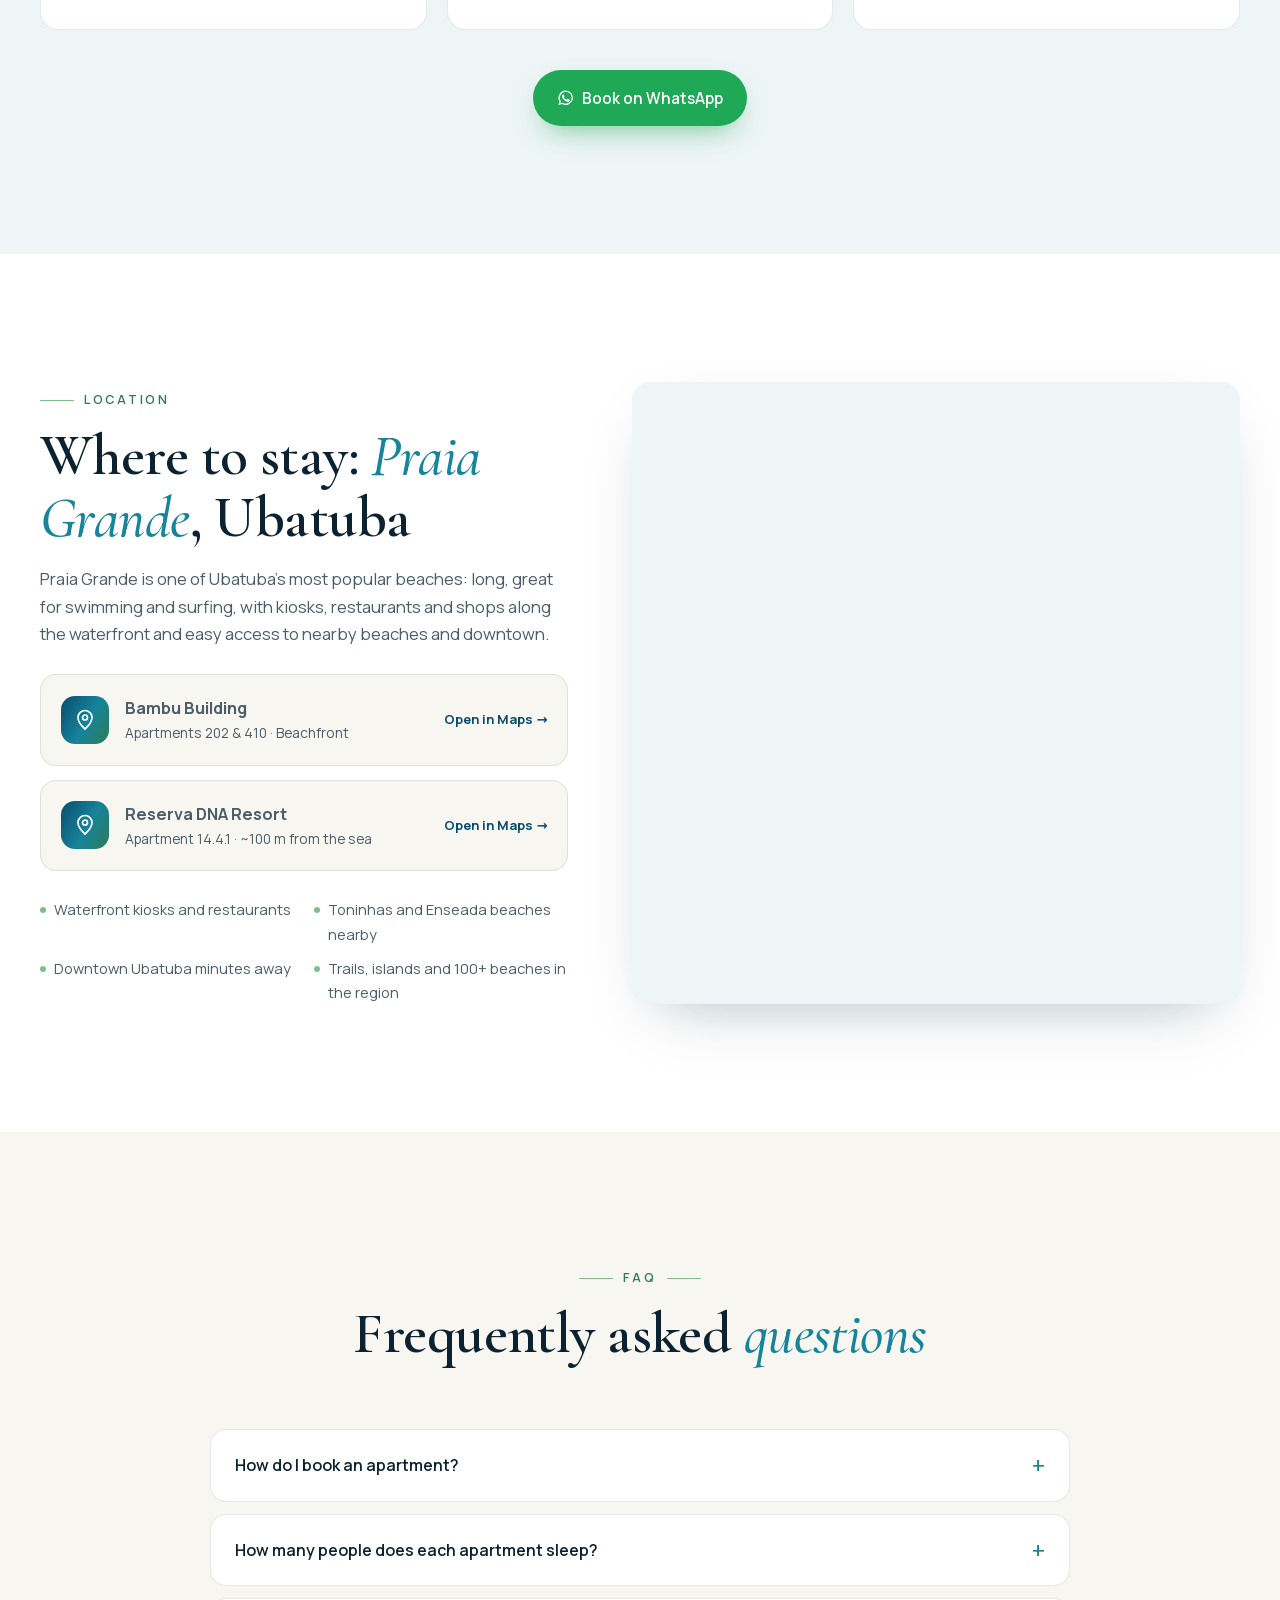
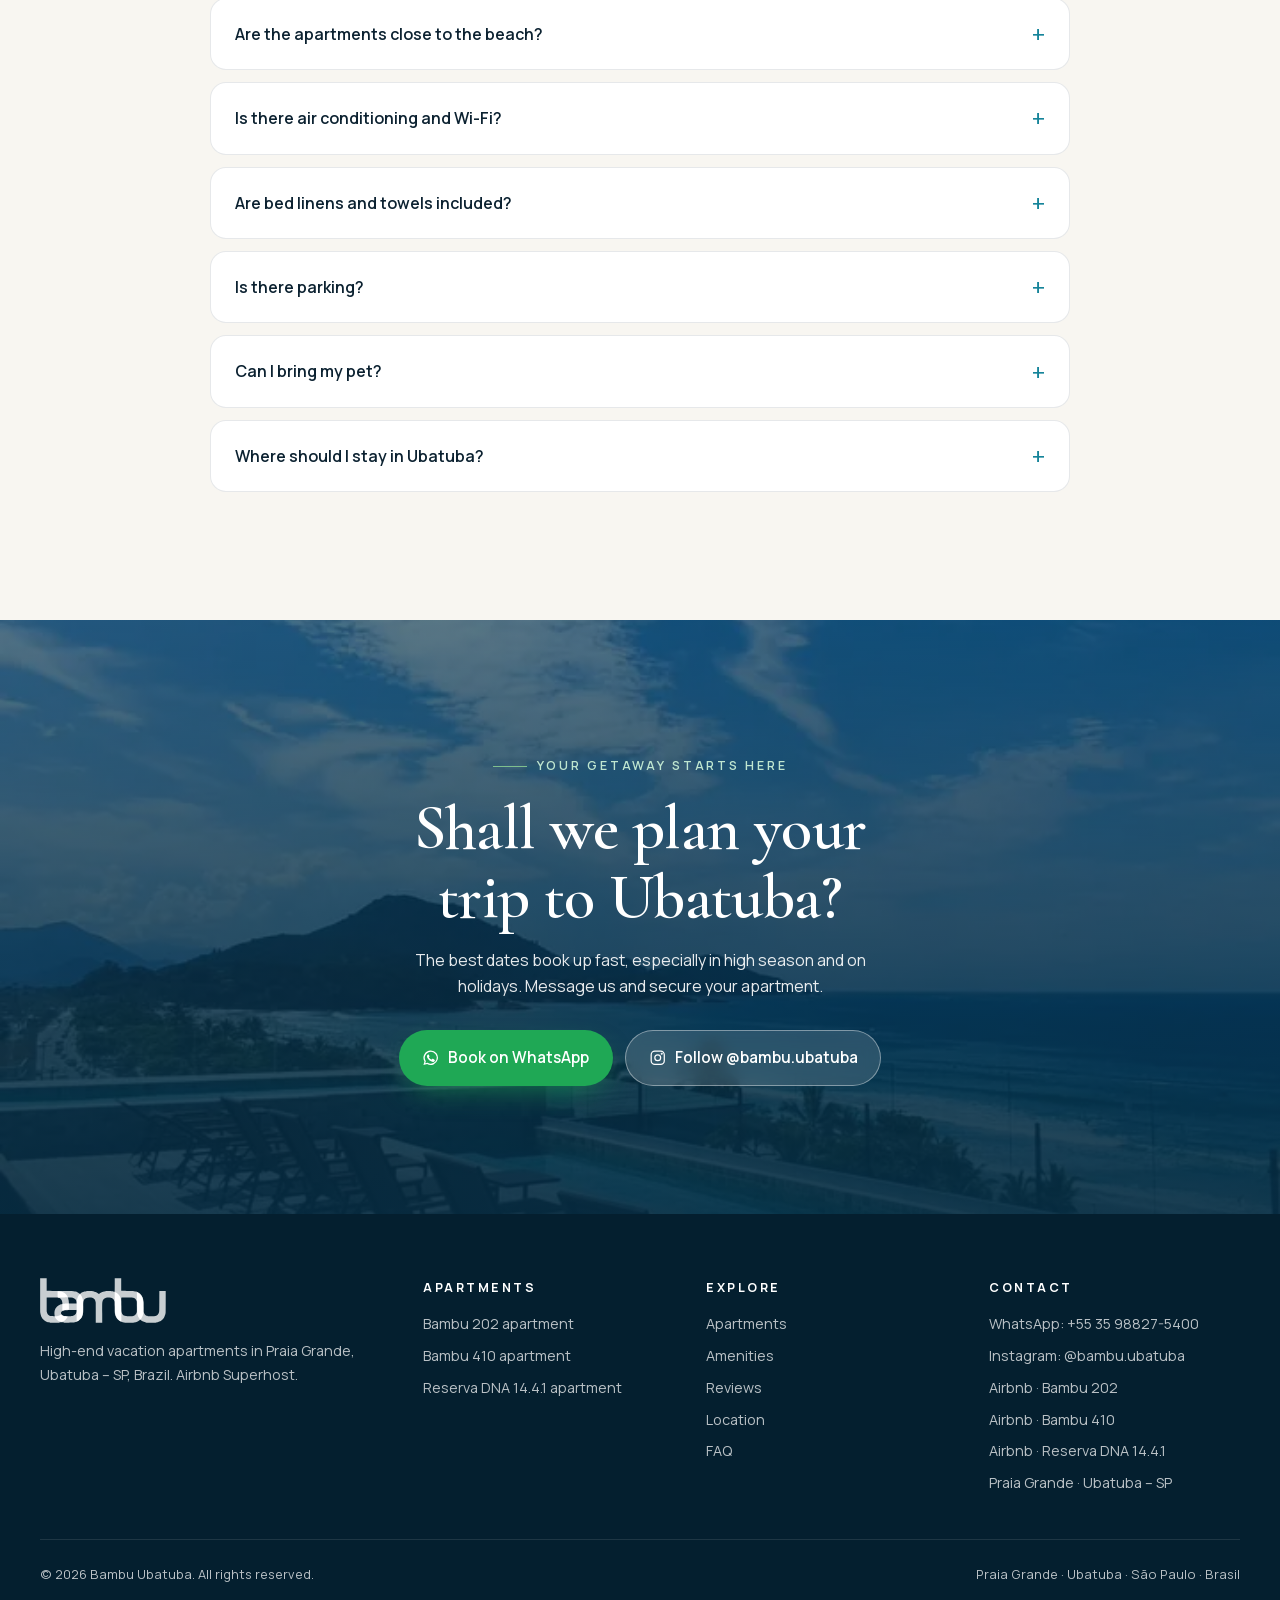
==== commit 879d2504: "Print do iPhone: corrige corte lateral, remove linha 'Seguido por' e botão flutuante - Proporção da " ====
--- a/site/en/index.html
+++ b/site/en/index.html
@@ -22,7 +22,7 @@
 <link rel="preload" href="../fonts/manrope.woff2" as="font" type="font/woff2" crossorigin>
 <link rel="preload" as="image" href="../img/hero/bambu-ubatuba-vista-mar-wide.webp" media="(min-aspect-ratio: 1/1)" fetchpriority="high">
 <link rel="preload" as="image" imagesrcset="../img/hero/bambu-ubatuba-vista-mar-640.webp 640w, ../img/hero/bambu-ubatuba-vista-mar-960.webp 960w, ../img/hero/bambu-ubatuba-vista-mar-1200.webp 1200w" imagesizes="100vw" media="(max-aspect-ratio: 1/1)" fetchpriority="high">
-<style>@font-face{font-family:"Cormorant";src:url(../fonts/cormorant.woff2) format("woff2");font-weight:500 600;font-style:normal;font-display:swap}@font-face{font-family:"Cormorant";src:url(../fonts/cormorant-italic.woff2) format("woff2");font-weight:500;font-style:italic;font-display:swap}@font-face{font-family:"Manrope";src:url(../fonts/manrope.woff2) format("woff2");font-weight:400 700;font-style:normal;font-display:swap}:root{--ink:#0c2231;--ink-soft:#4a5d68;--ocean-deep:#062c42;--ocean:#0a4c6e;--sea:#16849a;--bamboo:#2f7a55;--leaf:#7fbf8e;--mint:#e7f3ee;--mist:#eef5f7;--sand:#f8f6f1;--white:#fff;--line:rgba(12,34,49,.1);--gold:#c9a45c;--grad:linear-gradient(120deg,var(--ocean) 0%,var(--sea) 55%,var(--bamboo) 100%);--serif:"Cormorant","Cormorant Garamond",Georgia,"Times New Roman",serif;--sans:"Manrope",system-ui,-apple-system,"Segoe UI",Roboto,sans-serif;--r:18px;--shadow:0 24px 60px -28px rgba(6,44,66,.35);--wrap:1200px}*,*::before,*::after{box-sizing:border-box}html{scroll-behavior:smooth;-webkit-text-size-adjust:100%}body{margin:0;font-family:var(--sans);font-size:16px;line-height:1.65;color:var(--ink);background:var(--sand);-webkit-font-smoothing:antialiased;overflow-x:hidden}img{max-width:100%;height:auto;display:block}a{color:inherit}button{font:inherit;color:inherit;cursor:pointer}h1,h2,h3{font-family:var(--serif);font-weight:600;line-height:1.08;margin:0;letter-spacing:-.01em}p{margin:0 0 1em}.wrap{width:min(100% - 32px,var(--wrap));margin-inline:auto}.sr-only{position:absolute;width:1px;height:1px;overflow:hidden;clip:rect(0 0 0 0);white-space:nowrap}.skip{position:absolute;left:-999px;top:8px;background:#fff;padding:8px 14px;border-radius:8px;z-index:100}.skip:focus{left:8px}:focus-visible{outline:2px solid var(--sea);outline-offset:3px}section{scroll-margin-top:72px}.btn{display:inline-flex;align-items:center;justify-content:center;gap:.55em;padding:.95em 1.5em;border-radius:999px;font-weight:600;font-size:.95rem;text-decoration:none;border:1px solid transparent;transition:transform .2s,box-shadow .2s,background .2s,color .2s;white-space:nowrap}.btn svg{width:1.15em;height:1.15em;flex:none}.btn:hover{transform:translateY(-2px)}.btn-wa{background:#1fa855;color:#fff;box-shadow:0 12px 30px -12px rgba(31,168,85,.7)}.btn-wa:hover{background:#178f47}.btn-light{background:rgba(255,255,255,.14);color:#fff;border-color:rgba(255,255,255,.4);backdrop-filter:blur(8px)}.btn-light:hover{background:#fff;color:var(--ink)}.btn-line{background:transparent;color:var(--ink);border-color:var(--line)}.btn-line:hover{border-color:var(--ink)}.btn-dark{background:var(--ink);color:#fff}.hdr{position:fixed;inset:0 0 auto;z-index:50;color:#fff;transition:background .35s,box-shadow .35s,color .35s}.hdr.solid{background:rgba(255,255,255,.94);backdrop-filter:saturate(1.4) blur(14px);color:var(--ink);box-shadow:0 1px 0 var(--line)}.hdr-in{display:flex;align-items:center;gap:20px;height:72px}.logo{display:flex;align-items:center;gap:10px;text-decoration:none;margin-right:auto}.logo svg{width:34px;height:34px}.logo b{display:block;font-family:var(--serif);font-size:1.65rem;font-weight:600;line-height:1}.logo small{display:block;font-size:.62rem;letter-spacing:.34em;font-weight:600;opacity:.85;margin-top:3px}.nav{display:flex;gap:26px}.nav a{text-decoration:none;font-size:.9rem;font-weight:500;opacity:.9;position:relative}.nav a::after{content:"";position:absolute;left:0;right:0;bottom:-6px;height:1.5px;background:currentColor;transform:scaleX(0);transition:transform .25s;transform-origin:left}.nav a:hover::after{transform:scaleX(1)}.langs{display:flex;gap:6px;align-items:center}.langs a{display:block;width:30px;height:21px;border-radius:4px;overflow:hidden;opacity:.6;transition:opacity .2s,transform .2s;box-shadow:0 0 0 1px rgba(255,255,255,.4)}.hdr.solid .langs a{box-shadow:0 0 0 1px var(--line)}.langs a:hover,.langs a[aria-current]{opacity:1;transform:translateY(-1px)}.langs a[aria-current]{box-shadow:0 0 0 2px var(--leaf)}.langs svg{width:100%;height:100%;display:block}.hdr .btn-wa{padding:.65em 1.1em;font-size:.85rem}.burger{display:none;background:none;border:0;padding:8px;margin-right:-8px}.burger span{display:block;width:22px;height:2px;background:currentColor;margin:5px 0;border-radius:2px;transition:transform .3s,opacity .3s}.nav-open .burger span:nth-child(1){transform:translateY(7px) rotate(45deg)}.nav-open .burger span:nth-child(2){opacity:0}.nav-open .burger span:nth-child(3){transform:translateY(-7px) rotate(-45deg)}.logo img{display:block;height:35px;width:auto}.logo .logo-c{display:none}.hdr.solid .logo .logo-w{display:none}.hdr.solid .logo .logo-c{display:block}.ftr .logo img{height:45px}.nav-ig{display:inline-flex;align-items:center;gap:7px}.nav-ig img{width:17px;height:17px}.hdr-ig{display:none;width:40px;height:40px;place-items:center;border-radius:50%;transition:opacity .2s}.hdr-ig:hover{opacity:.8}.hdr-ig img{width:26px;height:26px}.hdr.solid .nav-ig img,.hdr.solid .hdr-ig img,.nav-open .nav-ig img{filter:brightness(0);opacity:.82}.hero{position:relative;min-height:100vh;min-height:100svh;display:flex;align-items:flex-end;color:#fff;overflow:hidden;background:var(--ocean-deep)}.hero picture,.hero picture img{position:absolute;inset:0;width:100%;height:100%;object-fit:cover}.hero picture img{object-position:50% 62%;animation:zoom 18s ease-out both}@keyframes zoom{from{transform:scale(1.08)}to{transform:scale(1)}}.hero::after{content:"";position:absolute;inset:0;background:linear-gradient(180deg,rgba(4,28,42,.5) 0%,rgba(4,28,42,.18) 14%,rgba(4,28,42,.5) 32%,rgba(4,28,42,.76) 55%,rgba(4,24,36,.94) 100%)}@media (max-aspect-ratio:1/1){.hero h1{text-shadow:0 2px 18px rgba(2,18,28,.55)}.hero h1 em{color:#e3f7ec}.hero p.lead{opacity:1;text-shadow:0 1px 12px rgba(2,18,28,.6)}.hero .eyebrow{text-shadow:0 1px 10px rgba(2,18,28,.6)}.hero .chip{background:rgba(4,28,42,.45)}}@media (min-aspect-ratio:1/1){.hero::after{background:linear-gradient(180deg,rgba(6,44,66,.45) 0%,rgba(6,44,66,0) 20%),linear-gradient(90deg,rgba(4,28,42,.86) 0%,rgba(4,28,42,.6) 38%,rgba(4,28,42,0) 70%)}.hero-in{padding-bottom:88px}}.hero-in{position:relative;z-index:1;padding:140px 0 64px}.eyebrow{display:inline-flex;align-items:center;gap:10px;font-size:.78rem;font-weight:600;letter-spacing:.22em;text-transform:uppercase}.eyebrow::before{content:"";width:34px;height:1.5px;background:var(--leaf)}.hero h1{font-size:clamp(2.6rem,6.4vw,5.4rem);max-width:13ch;margin:18px 0 18px;text-shadow:0 2px 30px rgba(0,0,0,.25)}.hero h1 em{font-style:italic;font-weight:500;color:#bfe6d0}.hero p.lead{font-size:clamp(1rem,1.5vw,1.15rem);max-width:56ch;opacity:.92}.hero-cta{display:flex;flex-wrap:wrap;gap:12px;margin:28px 0 34px}.chips{list-style:none;padding:0;margin:0;display:flex;flex-wrap:wrap;gap:10px}.chip{display:inline-flex;align-items:center;gap:8px;padding:8px 14px 8px 10px;border-radius:999px;background:rgba(255,255,255,.12);border:1px solid rgba(255,255,255,.25);backdrop-filter:blur(10px);font-size:.84rem;font-weight:600}.chip svg{width:20px;height:20px;flex:none}.trust{background:#fff;border-bottom:1px solid var(--line)}.trust ul{list-style:none;margin:0;padding:34px 0;display:grid;grid-template-columns:repeat(4,1fr);gap:24px}.trust li{display:flex;align-items:center;gap:14px}.trust .ic{width:50px;height:50px;border-radius:14px;display:grid;place-items:center;background:var(--mint);color:var(--bamboo);flex:none}.trust .ic svg{width:26px;height:26px}.trust strong{display:block;font-family:var(--serif);font-size:1.7rem;line-height:1}.trust span{font-size:.85rem;color:var(--ink-soft);line-height:1.35;display:block;margin-top:4px}.sec{padding:clamp(72px,10vw,128px) 0}.sec-head{max-width:720px;margin-bottom:clamp(40px,6vw,64px)}.sec-head.center{text-align:center;margin-inline:auto}.sec-head .eyebrow{color:var(--bamboo)}.sec-head h2{font-size:clamp(2.2rem,4.6vw,3.6rem);margin:14px 0 16px}.sec-head h2 em{font-style:italic;font-weight:500;color:var(--sea)}.sec-head p{color:var(--ink-soft);font-size:1.05rem}.center .eyebrow::after{content:"";width:34px;height:1.5px;background:var(--leaf)}.apts{display:grid;grid-template-columns:repeat(3,1fr);gap:24px;align-items:stretch}.apt{display:flex;flex-direction:column;background:#fff;border-radius:24px;overflow:hidden;box-shadow:0 1px 0 var(--line),0 30px 60px -40px rgba(6,44,66,.45);transition:transform .4s cubic-bezier(.2,.7,.2,1),box-shadow .4s}.apt:hover{transform:translateY(-6px);box-shadow:0 1px 0 var(--line),0 40px 70px -40px rgba(6,44,66,.55)}.apt-cover{position:relative;aspect-ratio:4/5;overflow:hidden;background:var(--mist)}.apt-img{position:absolute;inset:0;padding:0;border:0;background:none;display:block;width:100%}.apt-img img{width:100%;height:100%;object-fit:cover;transition:transform 1.1s cubic-bezier(.2,.7,.2,1)}.apt:hover .apt-img img{transform:scale(1.06)}.apt-cover::after{content:"";position:absolute;inset:0;background:linear-gradient(180deg,rgba(4,28,42,.35) 0%,rgba(4,28,42,0) 22%,rgba(4,28,42,0) 50%,rgba(4,28,42,.85) 100%);pointer-events:none}.apt-top{position:absolute;left:16px;right:16px;top:16px;z-index:1;display:flex;justify-content:space-between;align-items:center;gap:8px;pointer-events:none}.apt-fav,.apt-rate{white-space:nowrap;display:inline-flex;align-items:center;gap:6px;background:rgba(255,255,255,.95);color:var(--ink);padding:6px 12px 6px 8px;border-radius:999px;font-size:.76rem;font-weight:700;backdrop-filter:blur(6px)}.apt-rate{margin-left:auto;padding-left:10px;font-weight:600}.apt-rate svg{width:14px;height:14px;color:var(--gold)}.apt-cap{position:absolute;left:24px;right:24px;bottom:22px;z-index:1;color:#fff;pointer-events:none}.apt-cap .tag{color:#bfe6d0}.tag{font-size:.7rem;font-weight:700;letter-spacing:.18em;text-transform:uppercase;color:var(--sea)}.apt h3{font-size:clamp(2rem,2.8vw,2.5rem);margin-top:6px;text-shadow:0 2px 20px rgba(0,0,0,.3)}.apt-body{display:flex;flex-direction:column;flex:1;padding:22px 24px 24px}.specs{list-style:none;padding:0 0 18px;margin:0 0 18px;display:grid;grid-template-columns:1fr 1fr;gap:10px 14px;border-bottom:1px solid var(--line)}.specs li{display:flex;align-items:center;gap:9px;font-size:.88rem;color:var(--ink-soft)}.specs svg{width:20px;height:20px;color:var(--bamboo);flex:none}.specs b{color:var(--ink)}.apt-desc{color:var(--ink-soft);font-size:.93rem;line-height:1.6;margin-bottom:16px}.hl{list-style:none;padding:0;margin:0 0 20px;display:flex;flex-wrap:wrap;gap:6px}.hl li{font-size:.76rem;font-weight:600;padding:5px 11px;border-radius:999px;background:var(--mint);color:#1f5e40}.apt-thumbs{display:grid;grid-template-columns:repeat(4,1fr);gap:6px;margin:auto 0 18px}.apt-thumbs button{padding:0;border:0;border-radius:10px;overflow:hidden;aspect-ratio:1;background:var(--mist)}.apt-thumbs img{width:100%;height:100%;object-fit:cover;transition:opacity .2s}.apt-thumbs button:hover img{opacity:.8}.apt-all{display:flex!important;flex-direction:column;align-items:center;justify-content:center;gap:2px;background:var(--ink)!important;color:#fff;font-size:.68rem;font-weight:700;line-height:1.15;text-align:center;padding:4px!important}.apt-all svg{width:18px;height:18px}.apt-cta{display:flex;flex-direction:column;align-items:center;gap:6px}.apt-cta .btn{width:100%}.apt-link{display:inline-flex;align-items:center;gap:6px;font-size:.88rem;font-weight:600;color:var(--ink-soft);text-decoration:none;padding:.6em .2em}.apt-link svg{width:16px;height:16px}.apt-link:hover{color:var(--ink)}.leisure{background:var(--ocean-deep);color:#fff;position:relative;overflow:hidden}.leisure::before{content:"";position:absolute;inset:-30% -10% auto auto;width:70vw;height:70vw;background:radial-gradient(closest-side,rgba(22,132,154,.45),transparent);pointer-events:none}.leisure::after{content:"";position:absolute;inset:auto auto -35% -15%;width:60vw;height:60vw;background:radial-gradient(closest-side,rgba(47,122,85,.4),transparent);pointer-events:none}.leisure .wrap{position:relative;z-index:1}.leisure .sec-head .eyebrow{color:var(--leaf)}.leisure .sec-head p{color:rgba(255,255,255,.75)}.leisure .sec-head h2 em{color:#9ad9c0}.tabs{display:inline-flex;padding:5px;border-radius:999px;background:rgba(255,255,255,.08);border:1px solid rgba(255,255,255,.14);margin-bottom:34px;flex-wrap:wrap}.tabs button{background:none;border:0;padding:.7em 1.4em;border-radius:999px;font-weight:600;font-size:.92rem;color:rgba(255,255,255,.75)}.tabs button[aria-selected=true]{background:#fff;color:var(--ink)}.panel[hidden]{display:none}.panel-top{display:flex;justify-content:space-between;align-items:flex-end;gap:24px;flex-wrap:wrap;margin-bottom:24px}.panel-top p{max-width:60ch;color:rgba(255,255,255,.8);margin:0}.amen{list-style:none;padding:0;margin:0 0 26px;display:flex;flex-wrap:wrap;gap:8px}.amen li{display:flex;align-items:center;gap:8px;font-size:.86rem;padding:8px 14px;border-radius:999px;border:1px solid rgba(255,255,255,.18);background:rgba(255,255,255,.05)}.amen li::before{content:"";width:6px;height:6px;border-radius:50%;background:var(--leaf)}.bento{display:grid;grid-template-columns:repeat(4,1fr);grid-auto-rows:clamp(140px,17vw,230px);gap:10px}.bento button{padding:0;border:0;border-radius:14px;overflow:hidden;background:rgba(255,255,255,.06);position:relative}.bento button:nth-child(1){grid-column:span 2;grid-row:span 2}.bento button:nth-child(4){grid-row:span 2}.bento img{width:100%;height:100%;object-fit:cover;transition:transform .8s cubic-bezier(.2,.7,.2,1)}.bento button:hover img{transform:scale(1.06)}.bento .count{position:absolute;inset:0;display:grid;place-items:center;background:rgba(6,44,66,.6);font-weight:700;font-size:1.05rem;backdrop-filter:blur(2px)}.reviews{background:linear-gradient(180deg,var(--sand),var(--mist))}.rev-top{display:grid;grid-template-columns:1fr 1fr;gap:20px;margin-bottom:20px}.award{border-radius:var(--r);padding:34px;display:flex;gap:24px;align-items:center;background:#fff;box-shadow:var(--shadow)}.award.dark{background:var(--grad);color:#fff}.award svg.big{width:92px;height:92px;flex:none}.award h3{font-size:1.9rem;margin-bottom:6px}.award p{margin:0;font-size:.95rem;opacity:.85}.scores{display:grid;grid-template-columns:repeat(3,1fr);gap:20px}.score{background:#fff;border-radius:var(--r);padding:28px;border:1px solid var(--line)}.score header{display:flex;justify-content:space-between;align-items:flex-start;gap:12px;margin-bottom:6px}.score h3{font-size:1.5rem}.score .big{font-family:var(--serif);font-size:3rem;line-height:1;font-weight:600;background:var(--grad);-webkit-background-clip:text;background-clip:text;color:transparent}.score .sub{font-size:.85rem;color:var(--ink-soft);margin-bottom:18px}.bars{list-style:none;padding:0;margin:0 0 18px;display:grid;gap:9px}.bars li{display:grid;grid-template-columns:1fr 90px 30px;gap:10px;align-items:center;font-size:.83rem;color:var(--ink-soft)}.bars i{display:block;height:5px;border-radius:5px;background:var(--mist);overflow:hidden}.bars i::before{content:"";display:block;height:100%;width:var(--v);background:var(--grad);border-radius:5px}.bars b{color:var(--ink);text-align:right}.score .fav{display:inline-flex;align-items:center;gap:6px;font-size:.78rem;font-weight:700;color:var(--bamboo);background:var(--mint);padding:5px 10px;border-radius:999px}.score .fav svg{width:16px;height:16px}.score a{font-size:.85rem;font-weight:600;color:var(--ocean)}.quotes{display:grid;grid-template-columns:repeat(3,1fr);gap:20px;margin-top:20px}.quote{background:#fff;border-radius:var(--r);padding:30px;border:1px solid var(--line);display:flex;flex-direction:column}.quote .stars{display:flex;gap:2px;color:var(--gold);margin-bottom:14px}.quote .stars svg{width:16px;height:16px}.quote blockquote{margin:0 0 18px;font-family:var(--serif);font-size:1.3rem;line-height:1.35;font-style:italic;flex:1}.quote figcaption{font-size:.85rem;color:var(--ink-soft)}.quote figcaption b{color:var(--ink);display:block}.topics{display:flex;flex-wrap:wrap;gap:10px;justify-content:center;margin-top:34px}.topics span{background:#fff;border:1px solid var(--line);padding:8px 16px;border-radius:999px;font-size:.86rem}.topics b{color:var(--bamboo)}.ig{background:#fff}.ig-grid{display:grid;grid-template-columns:minmax(0,.85fr) minmax(0,1.4fr);gap:clamp(28px,5vw,72px);align-items:center}.ig-card{background:var(--sand);border:1px solid var(--line);border-radius:22px;padding:24px;display:flex;flex-direction:column;gap:20px}.ig-prof{display:flex;align-items:center;gap:16px;min-width:0}.ig-av{width:78px;height:78px;border-radius:50%;padding:3px;background:linear-gradient(45deg,#f58529,#dd2a7b,#8134af,#515bd4);flex:none}.ig-av>span{display:grid;place-items:center;width:100%;height:100%;border-radius:50%;background:#fff;border:3px solid #fff}.ig-av img{width:78%;height:auto}.ig-prof b{display:block;font-size:1.08rem}.ig-prof small{display:block;color:var(--ink-soft);font-size:.86rem;line-height:1.4}.btn-ig{background:linear-gradient(45deg,#f58529,#dd2a7b 45%,#8134af 75%,#515bd4);color:#fff;box-shadow:0 12px 30px -14px rgba(221,42,123,.7)}.btn-ig img{width:18px;height:18px}.ig-feed{display:grid;grid-template-columns:repeat(3,1fr);gap:8px}.ig-tile{position:relative;display:block;aspect-ratio:1;border-radius:14px;overflow:hidden;background:var(--mist)}.ig-tile .ph{width:100%;height:100%;object-fit:cover;transition:transform .8s cubic-bezier(.2,.7,.2,1)}.ig-ov{position:absolute;inset:0;display:grid;place-items:center;background:rgba(6,44,66,.45);opacity:0;transition:opacity .3s}.ig-ov img{width:34px;height:34px}.ig-tile:hover .ig-ov,.ig-tile:focus-visible .ig-ov{opacity:1}.ig-tile:hover .ph{transform:scale(1.06)}.steps{list-style:none;padding:0;margin:0;display:grid;grid-template-columns:repeat(3,1fr);gap:20px;counter-reset:s}.steps li{background:#fff;border-radius:var(--r);padding:34px 30px;border:1px solid var(--line);position:relative;counter-increment:s}.steps li::before{content:"0" counter(s);font-family:var(--serif);font-size:3.4rem;line-height:1;font-weight:600;background:var(--grad);-webkit-background-clip:text;background-clip:text;color:transparent;display:block;margin-bottom:14px}.steps h3{font-size:1.6rem;margin-bottom:8px}.steps p{color:var(--ink-soft);margin:0}.book-cta{display:flex;justify-content:center;gap:12px;flex-wrap:wrap;margin-top:40px}.loc{background:#fff}.loc-grid{display:grid;grid-template-columns:1fr 1.15fr;gap:clamp(28px,5vw,64px);align-items:stretch}.places{display:grid;gap:14px;margin:26px 0}.place{display:flex;gap:16px;align-items:center;padding:20px;border:1px solid var(--line);border-radius:16px;text-decoration:none;transition:border-color .2s,box-shadow .2s,transform .2s;background:var(--sand)}.place:hover{border-color:var(--sea);box-shadow:var(--shadow);transform:translateY(-2px)}.place .pin{width:48px;height:48px;border-radius:14px;background:var(--grad);color:#fff;display:grid;place-items:center;flex:none}.place .pin svg{width:24px;height:24px}.place b{display:block;font-size:1.02rem}.place span{display:block;font-size:.86rem;color:var(--ink-soft)}.place .go{margin-left:auto;font-size:.82rem;font-weight:700;color:var(--ocean);white-space:nowrap}.near{list-style:none;padding:0;margin:0;display:grid;grid-template-columns:1fr 1fr;gap:10px 20px;font-size:.92rem;color:var(--ink-soft)}.near li{display:flex;gap:8px;align-items:baseline}.near li::before{content:"";width:6px;height:6px;border-radius:50%;background:var(--leaf);flex:none;transform:translateY(-2px)}.map{border-radius:var(--r);overflow:hidden;min-height:420px;background:var(--mist);position:relative;box-shadow:var(--shadow)}.map iframe{position:absolute;inset:0;width:100%;height:100%;border:0}.faq-list{max-width:860px;margin:0 auto;display:grid;gap:12px}.faq-list details{background:#fff;border:1px solid var(--line);border-radius:16px;padding:0 24px;transition:box-shadow .2s}.faq-list details[open]{box-shadow:var(--shadow)}.faq-list summary{list-style:none;cursor:pointer;padding:22px 0;font-weight:600;display:flex;justify-content:space-between;gap:20px;align-items:center}.faq-list summary::-webkit-details-marker{display:none}.faq-list summary::after{content:"+";font-size:1.5rem;font-weight:400;color:var(--sea);transition:transform .25s;line-height:1}.faq-list details[open] summary::after{transform:rotate(45deg)}.faq-list details p{color:var(--ink-soft);padding-bottom:22px;margin:0}.final{position:relative;color:#fff;text-align:center;overflow:hidden;background:var(--ocean-deep)}.final img{position:absolute;inset:0;width:100%;height:100%;object-fit:cover;opacity:.55}.final::after{content:"";position:absolute;inset:0;background:linear-gradient(180deg,rgba(6,44,66,.35),rgba(6,44,66,.85))}.final .wrap{position:relative;z-index:1}.final h2{font-size:clamp(2.4rem,5vw,4rem);max-width:16ch;margin:16px auto}.final p{max-width:56ch;margin:0 auto 30px;opacity:.9}.final .eyebrow{color:#bfe6d0}.final .hero-cta{justify-content:center;margin:0}.ftr{background:#041f2f;color:rgba(255,255,255,.72);padding:64px 0 28px;font-size:.9rem}.ftr-grid{display:grid;grid-template-columns:1.4fr 1fr 1fr 1fr;gap:32px;margin-bottom:44px}.ftr .logo{color:#fff;margin-bottom:16px}.ftr h4{color:#fff;font-size:.78rem;letter-spacing:.2em;text-transform:uppercase;margin:0 0 14px}.ftr ul{list-style:none;padding:0;margin:0;display:grid;gap:8px}.ftr a{text-decoration:none}.ftr a:hover{color:#fff}.ftr-bot{border-top:1px solid rgba(255,255,255,.1);padding-top:24px;display:flex;justify-content:space-between;gap:16px;flex-wrap:wrap;font-size:.8rem}.fab{position:fixed;right:18px;bottom:18px;z-index:40;width:60px;height:60px;border-radius:50%;background:#1fa855;color:#fff;display:grid;place-items:center;box-shadow:0 14px 34px -10px rgba(31,168,85,.8);transition:transform .2s}.fab:hover{transform:scale(1.07)}.fab svg{width:30px;height:30px}.fab::before{content:"";position:absolute;inset:0;border-radius:50%;border:2px solid #1fa855;animation:ping 2.4s infinite}@keyframes ping{0%{transform:scale(1);opacity:.7}80%,100%{transform:scale(1.5);opacity:0}}.lb{position:fixed;inset:0;z-index:90;background:rgba(3,18,28,.96);display:none;flex-direction:column;color:#fff}.lb.open{display:flex}.lb-top{display:flex;justify-content:space-between;align-items:center;padding:14px 18px;font-size:.9rem}.lb-top b{font-family:var(--serif);font-size:1.3rem;font-weight:600}.lb-stage{flex:1;position:relative;display:flex;align-items:center;justify-content:center;min-height:0;padding:0 64px;touch-action:pan-y}.lb-stage img{max-width:100%;max-height:100%;object-fit:contain;border-radius:8px;user-select:none;-webkit-user-drag:none}.lb button{background:rgba(255,255,255,.1);border:0;color:#fff;width:46px;height:46px;border-radius:50%;display:grid;place-items:center;transition:background .2s}.lb button:hover{background:rgba(255,255,255,.22)}.lb button svg{width:22px;height:22px}.lb-prev,.lb-next{position:absolute;top:50%;transform:translateY(-50%)}.lb-prev{left:10px}.lb-next{right:10px}.lb-cap{text-align:center;padding:12px 18px 20px;font-size:.9rem;opacity:.85}.js .rv{opacity:0;transform:translateY(26px);transition:opacity .9s ease,transform .9s cubic-bezier(.2,.7,.2,1)}.js .rv.in{opacity:1;transform:none}@media (prefers-reduced-motion:reduce){*{animation:none!important;transition:none!important}html{scroll-behavior:auto}.js .rv{opacity:1;transform:none}}@media (max-width:1080px){.nav{display:none}.burger{display:block}.hdr-ig{display:grid}.nav-open .nav{display:flex;position:fixed;top:72px;left:0;right:0;flex-direction:column;gap:0;background:#fff;color:var(--ink);padding:8px 16px 20px;box-shadow:0 20px 40px -20px rgba(0,0,0,.3)}.nav-open .nav a{padding:14px 4px;border-bottom:1px solid var(--line);font-size:1rem}.nav-open .hdr{background:#fff;color:var(--ink)}.trust ul{grid-template-columns:repeat(2,1fr)}.scores,.quotes{grid-template-columns:1fr 1fr}.apts{display:flex;overflow-x:auto;scroll-snap-type:x mandatory;gap:16px;margin-inline:-16px;padding:6px 16px 34px;scroll-padding-inline:16px;scrollbar-width:none;-webkit-overflow-scrolling:touch}.apts::-webkit-scrollbar{display:none}.apt{flex:0 0 min(84vw,380px);scroll-snap-align:start}.apt:hover{transform:none}.ftr-grid{grid-template-columns:1fr 1fr}}@media (max-width:860px){.loc-grid,.rev-top{grid-template-columns:1fr}.steps{grid-template-columns:1fr}.ig-grid{grid-template-columns:1fr}.ig-feed{gap:6px}.ig-tile{border-radius:10px}.bento{grid-template-columns:repeat(2,1fr);grid-auto-rows:150px}.bento button:nth-child(4){grid-row:span 1}.map{min-height:340px}}@media (max-width:640px){.hdr .btn-wa{display:none}.hdr-in{gap:12px}.langs a{width:26px;height:18px}.logo b{font-size:1.4rem}.logo small{letter-spacing:.26em}.hero-in{padding-bottom:40px}.hero-cta .btn{flex:1 1 100%}.trust ul{grid-template-columns:1fr 1fr;gap:20px 12px;padding:26px 0}.trust .ic{width:42px;height:42px}.trust strong{font-size:1.4rem}.specs{grid-template-columns:repeat(2,1fr)}.scores,.quotes{grid-template-columns:1fr}.award{padding:26px;flex-direction:column;align-items:flex-start;gap:16px}.near{grid-template-columns:1fr}.place .go{display:none}.ftr-grid{grid-template-columns:1fr}.lb-stage{padding:0 8px}.lb-prev,.lb-next{top:auto;bottom:-58px;transform:none}.lb-cap{padding-bottom:70px}.apt-rate .n{display:none}.apt-fav,.apt-rate{font-size:.72rem}.fab{width:56px;height:56px;right:14px;bottom:14px}}@media (max-width:380px){.langs{gap:4px}.langs a{width:22px;height:16px}.logo svg{width:28px;height:28px}}html.lenis,html.lenis body{height:auto}.lenis.lenis-smooth{scroll-behavior:auto!important}.lenis.lenis-smooth [data-lenis-prevent]{overscroll-behavior:contain}.lenis.lenis-stopped{overflow:hidden}.hdr:not(.solid) .logo-w{filter:drop-shadow(0 1px 10px rgba(2,18,28,.35))}.ig-mock{position:relative;display:block;width:100%;max-width:700px;margin-inline:auto;aspect-ratio:1.28;container-type:inline-size;text-decoration:none;color:#111;transition:transform .6s cubic-bezier(.2,.7,.2,1)}.ig-mock:hover{transform:translateY(-6px)}.lp{position:absolute;left:0;top:3%;width:88%}.lp-screen{position:relative;display:block;background:#15181b;border-radius:2.4cqw 2.4cqw .6cqw .6cqw;padding:1.7cqw 1.7cqw 2.2cqw;box-shadow:0 0 0 .25cqw #2a2f34 inset,0 40px 80px -40px rgba(6,44,66,.55)}.lp-cam{position:absolute;top:.6cqw;left:50%;width:.6cqw;height:.6cqw;border-radius:50%;background:#30363c;transform:translateX(-50%)}.lp-display{display:block;aspect-ratio:16/10;background:#fff;border-radius:.5cqw;overflow:hidden;font-size:1.12cqw;line-height:1.35;font-family:-apple-system,"Segoe UI",Roboto,Helvetica,Arial,sans-serif}.lp-base{position:relative;display:block;height:1.9cqw;width:112%;margin-left:-6%;background:linear-gradient(180deg,#e6e9ec,#b9bfc5 70%,#9aa1a8);border-radius:0 0 2.4cqw 2.4cqw;box-shadow:0 30px 40px -30px rgba(6,44,66,.6)}.lp-base::after{content:"";position:absolute;top:0;left:50%;width:16%;height:38%;transform:translateX(-50%);background:#a9b0b7;border-radius:0 0 1cqw 1cqw}.ph{position:absolute;right:0;bottom:0;width:27%;aspect-ratio:9/19.4;background:#111417;border-radius:4.6cqw;padding:.9cqw;box-shadow:0 0 0 .3cqw #2b3036 inset,0 30px 60px -24px rgba(6,44,66,.6)}.ph-display{position:relative;display:block;height:100%;background:#fff;border-radius:3.8cqw;overflow:hidden;font-size:.86cqw;line-height:1.35;font-family:-apple-system,"Segoe UI",Roboto,Helvetica,Arial,sans-serif}.ph-display::before{content:"";position:absolute;top:1.1em;left:50%;width:34%;height:2.6em;transform:translateX(-50%);background:#000;border-radius:2em;z-index:2}.m-print{width:100%;height:100%;object-fit:cover;object-position:top}.m-av{display:block;flex:none;border-radius:50%;padding:.22em;background:linear-gradient(45deg,#f58529,#dd2a7b,#8134af,#515bd4)}.m-av>span{display:grid;place-items:center;width:100%;height:100%;border-radius:50%;background:#fff;border:.25em solid #fff}.m-av img{width:78%;height:auto}.m-btn{display:inline-block;background:#0095f6;color:#fff;font-weight:600;border-radius:.55em;padding:.38em 1.1em;text-align:center}.m-btn.g{background:#efefef;color:#111}.m-bio{line-height:1.45}.m-link{color:#00376b;font-weight:600}.m-hls{display:flex}.m-hl{display:flex;flex-direction:column;align-items:center;gap:.4em;font-size:.82em;font-weight:600}.m-hlc{display:block;border-radius:50%;padding:.18em;border:.1em solid #dbdbdb}.m-hlc img{width:100%;aspect-ratio:1;height:auto;border-radius:50%;object-fit:cover}.m-tabs{display:flex;justify-content:center;border-top:1px solid #dbdbdb;color:#8e8e8e;font-weight:600;letter-spacing:.08em}.m-tabs .on{color:#111;box-shadow:0 -1px 0 #111}.m-grid{display:grid;grid-template-columns:repeat(3,1fr);gap:.25em}.m-grid img{width:100%;aspect-ratio:1;height:auto;object-fit:cover}.lp-ig{display:flex;height:100%}.lp-side{display:flex;flex-direction:column;align-items:center;gap:1.7em;width:4.6em;padding-top:1.8em;border-right:1px solid #efefef;flex:none}.lp-side i{display:block;width:1.6em;height:1.6em;border:.16em solid #262626;border-radius:.45em}.lp-side i.lg{border-radius:.5em;border-color:transparent;background:linear-gradient(45deg,#f58529,#dd2a7b,#8134af,#515bd4)}.lp-main{flex:1;min-width:0;padding:2.2em 5% 0}.m-head{display:flex;align-items:center;gap:3.4em;padding-left:4%;margin-bottom:1.8em}.m-head .m-av{width:8.6em;height:8.6em}.m-row{display:flex;align-items:center;gap:.8em;margin-bottom:.9em;font-size:1.22em}.m-row .m-btn{font-size:.72em}.m-stats{margin-bottom:.8em;font-size:1.05em}.lp-ig .m-bio{font-size:.95em}.lp-ig .m-hls{gap:2.6em;padding-left:3%;margin-bottom:1.5em}.lp-ig .m-hlc{width:5.4em}.lp-ig .m-tabs{gap:4.5em;font-size:.68em;padding:1.1em 0}.ph-ig{padding-top:3.6em}.ph-status{position:absolute;top:1.2em;left:0;right:0;display:flex;justify-content:space-between;padding:0 2.6em;font-weight:700;font-size:1.05em}.ph-ico{display:flex;gap:.3em;align-items:center}.ph-ico i{display:block;width:1em;height:.7em;background:#111;border-radius:.15em}.ph-top{padding:.6em 1.3em;font-weight:700;font-size:1.45em}.ph-top small{color:#0095f6;font-size:.7em}.ph-prof{display:flex;align-items:center;gap:2.4em;padding:.4em 1.3em .8em}.ph-prof .m-av{width:7em;height:7em}.ph-stat b{display:block;font-size:1.35em}.ph-bio{padding:0 1.3em;font-size:.95em}.ph-btns{display:grid;grid-template-columns:1fr 1fr;gap:.5em;padding:.9em 1.3em}.ph-btns .m-btn{padding:.6em 0}.ph-hls{gap:1.2em;padding:.2em 1.3em 1em}.ph-hls .m-hlc{width:5em}.ph-tabs{justify-content:space-around;font-size:1.3em;padding:.3em 0;letter-spacing:0}@media (max-width:860px){.ig-mock{max-width:560px}}.ph-display:has(.m-print)::before{display:none}.lp-display,.ph-display{position:relative}.lp-display .m-print,.ph-display .m-print{transition:transform .6s ease}.lp-display::after,.ph-display::after{content:"";position:absolute;inset:0;z-index:3;pointer-events:none;background:linear-gradient(115deg,transparent 32%,rgba(255,255,255,.4) 47%,transparent 62%);transform:translateX(-130%)}.lp{perspective:1700px}.ig-mock .lp-screen{transform-origin:50% 100%;transition:transform 1.3s cubic-bezier(.2,.8,.2,1) .05s,box-shadow 1s}.ig-mock .ph{transition:transform 1s cubic-bezier(.2,.8,.2,1) .4s,opacity .9s .4s}.js .ig-mock.rv:not(.in) .lp-screen{transform:rotateX(-85deg);box-shadow:0 0 0 .25cqw #2a2f34 inset}.js .ig-mock.rv:not(.in) .ph{opacity:0;transform:translateY(52px) scale(.94)}.ig-mock.in .ph{animation:ig-float 4.6s ease-in-out 1.6s infinite}.ig-mock.in .lp-display .m-print{animation:ig-kb 18s ease-in-out 1.6s infinite alternate}.ig-mock.in .lp-display::after{animation:ig-glare 1.5s cubic-bezier(.3,0,.3,1) 1s 1}.ig-mock.in .ph-display::after{animation:ig-glare 1.5s cubic-bezier(.3,0,.3,1) 1.5s 1}@keyframes ig-float{0%,100%{transform:translateY(0)}50%{transform:translateY(-13px)}}@keyframes ig-kb{0%{transform:scale(1)}100%{transform:scale(1.045)}}@keyframes ig-glare{to{transform:translateX(130%)}}@media (prefers-reduced-motion:reduce){.ig-mock .lp-screen{transform:none!important}.ig-mock .ph{opacity:1!important;transform:none!important}.lp-display::after,.ph-display::after{display:none}}</style>
+<style>@font-face{font-family:"Cormorant";src:url(../fonts/cormorant.woff2) format("woff2");font-weight:500 600;font-style:normal;font-display:swap}@font-face{font-family:"Cormorant";src:url(../fonts/cormorant-italic.woff2) format("woff2");font-weight:500;font-style:italic;font-display:swap}@font-face{font-family:"Manrope";src:url(../fonts/manrope.woff2) format("woff2");font-weight:400 700;font-style:normal;font-display:swap}:root{--ink:#0c2231;--ink-soft:#4a5d68;--ocean-deep:#062c42;--ocean:#0a4c6e;--sea:#16849a;--bamboo:#2f7a55;--leaf:#7fbf8e;--mint:#e7f3ee;--mist:#eef5f7;--sand:#f8f6f1;--white:#fff;--line:rgba(12,34,49,.1);--gold:#c9a45c;--grad:linear-gradient(120deg,var(--ocean) 0%,var(--sea) 55%,var(--bamboo) 100%);--serif:"Cormorant","Cormorant Garamond",Georgia,"Times New Roman",serif;--sans:"Manrope",system-ui,-apple-system,"Segoe UI",Roboto,sans-serif;--r:18px;--shadow:0 24px 60px -28px rgba(6,44,66,.35);--wrap:1200px}*,*::before,*::after{box-sizing:border-box}html{scroll-behavior:smooth;-webkit-text-size-adjust:100%}body{margin:0;font-family:var(--sans);font-size:16px;line-height:1.65;color:var(--ink);background:var(--sand);-webkit-font-smoothing:antialiased;overflow-x:hidden}img{max-width:100%;height:auto;display:block}a{color:inherit}button{font:inherit;color:inherit;cursor:pointer}h1,h2,h3{font-family:var(--serif);font-weight:600;line-height:1.08;margin:0;letter-spacing:-.01em}p{margin:0 0 1em}.wrap{width:min(100% - 32px,var(--wrap));margin-inline:auto}.sr-only{position:absolute;width:1px;height:1px;overflow:hidden;clip:rect(0 0 0 0);white-space:nowrap}.skip{position:absolute;left:-999px;top:8px;background:#fff;padding:8px 14px;border-radius:8px;z-index:100}.skip:focus{left:8px}:focus-visible{outline:2px solid var(--sea);outline-offset:3px}section{scroll-margin-top:72px}.btn{display:inline-flex;align-items:center;justify-content:center;gap:.55em;padding:.95em 1.5em;border-radius:999px;font-weight:600;font-size:.95rem;text-decoration:none;border:1px solid transparent;transition:transform .2s,box-shadow .2s,background .2s,color .2s;white-space:nowrap}.btn svg{width:1.15em;height:1.15em;flex:none}.btn:hover{transform:translateY(-2px)}.btn-wa{background:#1fa855;color:#fff;box-shadow:0 12px 30px -12px rgba(31,168,85,.7)}.btn-wa:hover{background:#178f47}.btn-light{background:rgba(255,255,255,.14);color:#fff;border-color:rgba(255,255,255,.4);backdrop-filter:blur(8px)}.btn-light:hover{background:#fff;color:var(--ink)}.btn-line{background:transparent;color:var(--ink);border-color:var(--line)}.btn-line:hover{border-color:var(--ink)}.btn-dark{background:var(--ink);color:#fff}.hdr{position:fixed;inset:0 0 auto;z-index:50;color:#fff;transition:background .35s,box-shadow .35s,color .35s}.hdr.solid{background:rgba(255,255,255,.94);backdrop-filter:saturate(1.4) blur(14px);color:var(--ink);box-shadow:0 1px 0 var(--line)}.hdr-in{display:flex;align-items:center;gap:20px;height:72px}.logo{display:flex;align-items:center;gap:10px;text-decoration:none;margin-right:auto}.logo svg{width:34px;height:34px}.logo b{display:block;font-family:var(--serif);font-size:1.65rem;font-weight:600;line-height:1}.logo small{display:block;font-size:.62rem;letter-spacing:.34em;font-weight:600;opacity:.85;margin-top:3px}.nav{display:flex;gap:26px}.nav a{text-decoration:none;font-size:.9rem;font-weight:500;opacity:.9;position:relative}.nav a::after{content:"";position:absolute;left:0;right:0;bottom:-6px;height:1.5px;background:currentColor;transform:scaleX(0);transition:transform .25s;transform-origin:left}.nav a:hover::after{transform:scaleX(1)}.langs{display:flex;gap:6px;align-items:center}.langs a{display:block;width:30px;height:21px;border-radius:4px;overflow:hidden;opacity:.6;transition:opacity .2s,transform .2s;box-shadow:0 0 0 1px rgba(255,255,255,.4)}.hdr.solid .langs a{box-shadow:0 0 0 1px var(--line)}.langs a:hover,.langs a[aria-current]{opacity:1;transform:translateY(-1px)}.langs a[aria-current]{box-shadow:0 0 0 2px var(--leaf)}.langs svg{width:100%;height:100%;display:block}.hdr .btn-wa{padding:.65em 1.1em;font-size:.85rem}.burger{display:none;background:none;border:0;padding:8px;margin-right:-8px}.burger span{display:block;width:22px;height:2px;background:currentColor;margin:5px 0;border-radius:2px;transition:transform .3s,opacity .3s}.nav-open .burger span:nth-child(1){transform:translateY(7px) rotate(45deg)}.nav-open .burger span:nth-child(2){opacity:0}.nav-open .burger span:nth-child(3){transform:translateY(-7px) rotate(-45deg)}.logo img{display:block;height:35px;width:auto}.logo .logo-c{display:none}.hdr.solid .logo .logo-w{display:none}.hdr.solid .logo .logo-c{display:block}.ftr .logo img{height:45px}.nav-ig{display:inline-flex;align-items:center;gap:7px}.nav-ig img{width:17px;height:17px}.hdr-ig{display:none;width:40px;height:40px;place-items:center;border-radius:50%;transition:opacity .2s}.hdr-ig:hover{opacity:.8}.hdr-ig img{width:26px;height:26px}.hdr.solid .nav-ig img,.hdr.solid .hdr-ig img,.nav-open .nav-ig img{filter:brightness(0);opacity:.82}.hero{position:relative;min-height:100vh;min-height:100svh;display:flex;align-items:flex-end;color:#fff;overflow:hidden;background:var(--ocean-deep)}.hero picture,.hero picture img{position:absolute;inset:0;width:100%;height:100%;object-fit:cover}.hero picture img{object-position:50% 62%;animation:zoom 18s ease-out both}@keyframes zoom{from{transform:scale(1.08)}to{transform:scale(1)}}.hero::after{content:"";position:absolute;inset:0;background:linear-gradient(180deg,rgba(4,28,42,.5) 0%,rgba(4,28,42,.18) 14%,rgba(4,28,42,.5) 32%,rgba(4,28,42,.76) 55%,rgba(4,24,36,.94) 100%)}@media (max-aspect-ratio:1/1){.hero h1{text-shadow:0 2px 18px rgba(2,18,28,.55)}.hero h1 em{color:#e3f7ec}.hero p.lead{opacity:1;text-shadow:0 1px 12px rgba(2,18,28,.6)}.hero .eyebrow{text-shadow:0 1px 10px rgba(2,18,28,.6)}.hero .chip{background:rgba(4,28,42,.45)}}@media (min-aspect-ratio:1/1){.hero::after{background:linear-gradient(180deg,rgba(6,44,66,.45) 0%,rgba(6,44,66,0) 20%),linear-gradient(90deg,rgba(4,28,42,.86) 0%,rgba(4,28,42,.6) 38%,rgba(4,28,42,0) 70%)}.hero-in{padding-bottom:88px}}.hero-in{position:relative;z-index:1;padding:140px 0 64px}.eyebrow{display:inline-flex;align-items:center;gap:10px;font-size:.78rem;font-weight:600;letter-spacing:.22em;text-transform:uppercase}.eyebrow::before{content:"";width:34px;height:1.5px;background:var(--leaf)}.hero h1{font-size:clamp(2.6rem,6.4vw,5.4rem);max-width:13ch;margin:18px 0 18px;text-shadow:0 2px 30px rgba(0,0,0,.25)}.hero h1 em{font-style:italic;font-weight:500;color:#bfe6d0}.hero p.lead{font-size:clamp(1rem,1.5vw,1.15rem);max-width:56ch;opacity:.92}.hero-cta{display:flex;flex-wrap:wrap;gap:12px;margin:28px 0 34px}.chips{list-style:none;padding:0;margin:0;display:flex;flex-wrap:wrap;gap:10px}.chip{display:inline-flex;align-items:center;gap:8px;padding:8px 14px 8px 10px;border-radius:999px;background:rgba(255,255,255,.12);border:1px solid rgba(255,255,255,.25);backdrop-filter:blur(10px);font-size:.84rem;font-weight:600}.chip svg{width:20px;height:20px;flex:none}.trust{background:#fff;border-bottom:1px solid var(--line)}.trust ul{list-style:none;margin:0;padding:34px 0;display:grid;grid-template-columns:repeat(4,1fr);gap:24px}.trust li{display:flex;align-items:center;gap:14px}.trust .ic{width:50px;height:50px;border-radius:14px;display:grid;place-items:center;background:var(--mint);color:var(--bamboo);flex:none}.trust .ic svg{width:26px;height:26px}.trust strong{display:block;font-family:var(--serif);font-size:1.7rem;line-height:1}.trust span{font-size:.85rem;color:var(--ink-soft);line-height:1.35;display:block;margin-top:4px}.sec{padding:clamp(72px,10vw,128px) 0}.sec-head{max-width:720px;margin-bottom:clamp(40px,6vw,64px)}.sec-head.center{text-align:center;margin-inline:auto}.sec-head .eyebrow{color:var(--bamboo)}.sec-head h2{font-size:clamp(2.2rem,4.6vw,3.6rem);margin:14px 0 16px}.sec-head h2 em{font-style:italic;font-weight:500;color:var(--sea)}.sec-head p{color:var(--ink-soft);font-size:1.05rem}.center .eyebrow::after{content:"";width:34px;height:1.5px;background:var(--leaf)}.apts{display:grid;grid-template-columns:repeat(3,1fr);gap:24px;align-items:stretch}.apt{display:flex;flex-direction:column;background:#fff;border-radius:24px;overflow:hidden;box-shadow:0 1px 0 var(--line),0 30px 60px -40px rgba(6,44,66,.45);transition:transform .4s cubic-bezier(.2,.7,.2,1),box-shadow .4s}.apt:hover{transform:translateY(-6px);box-shadow:0 1px 0 var(--line),0 40px 70px -40px rgba(6,44,66,.55)}.apt-cover{position:relative;aspect-ratio:4/5;overflow:hidden;background:var(--mist)}.apt-img{position:absolute;inset:0;padding:0;border:0;background:none;display:block;width:100%}.apt-img img{width:100%;height:100%;object-fit:cover;transition:transform 1.1s cubic-bezier(.2,.7,.2,1)}.apt:hover .apt-img img{transform:scale(1.06)}.apt-cover::after{content:"";position:absolute;inset:0;background:linear-gradient(180deg,rgba(4,28,42,.35) 0%,rgba(4,28,42,0) 22%,rgba(4,28,42,0) 50%,rgba(4,28,42,.85) 100%);pointer-events:none}.apt-top{position:absolute;left:16px;right:16px;top:16px;z-index:1;display:flex;justify-content:space-between;align-items:center;gap:8px;pointer-events:none}.apt-fav,.apt-rate{white-space:nowrap;display:inline-flex;align-items:center;gap:6px;background:rgba(255,255,255,.95);color:var(--ink);padding:6px 12px 6px 8px;border-radius:999px;font-size:.76rem;font-weight:700;backdrop-filter:blur(6px)}.apt-rate{margin-left:auto;padding-left:10px;font-weight:600}.apt-rate svg{width:14px;height:14px;color:var(--gold)}.apt-cap{position:absolute;left:24px;right:24px;bottom:22px;z-index:1;color:#fff;pointer-events:none}.apt-cap .tag{color:#bfe6d0}.tag{font-size:.7rem;font-weight:700;letter-spacing:.18em;text-transform:uppercase;color:var(--sea)}.apt h3{font-size:clamp(2rem,2.8vw,2.5rem);margin-top:6px;text-shadow:0 2px 20px rgba(0,0,0,.3)}.apt-body{display:flex;flex-direction:column;flex:1;padding:22px 24px 24px}.specs{list-style:none;padding:0 0 18px;margin:0 0 18px;display:grid;grid-template-columns:1fr 1fr;gap:10px 14px;border-bottom:1px solid var(--line)}.specs li{display:flex;align-items:center;gap:9px;font-size:.88rem;color:var(--ink-soft)}.specs svg{width:20px;height:20px;color:var(--bamboo);flex:none}.specs b{color:var(--ink)}.apt-desc{color:var(--ink-soft);font-size:.93rem;line-height:1.6;margin-bottom:16px}.hl{list-style:none;padding:0;margin:0 0 20px;display:flex;flex-wrap:wrap;gap:6px}.hl li{font-size:.76rem;font-weight:600;padding:5px 11px;border-radius:999px;background:var(--mint);color:#1f5e40}.apt-thumbs{display:grid;grid-template-columns:repeat(4,1fr);gap:6px;margin:auto 0 18px}.apt-thumbs button{padding:0;border:0;border-radius:10px;overflow:hidden;aspect-ratio:1;background:var(--mist)}.apt-thumbs img{width:100%;height:100%;object-fit:cover;transition:opacity .2s}.apt-thumbs button:hover img{opacity:.8}.apt-all{display:flex!important;flex-direction:column;align-items:center;justify-content:center;gap:2px;background:var(--ink)!important;color:#fff;font-size:.68rem;font-weight:700;line-height:1.15;text-align:center;padding:4px!important}.apt-all svg{width:18px;height:18px}.apt-cta{display:flex;flex-direction:column;align-items:center;gap:6px}.apt-cta .btn{width:100%}.apt-link{display:inline-flex;align-items:center;gap:6px;font-size:.88rem;font-weight:600;color:var(--ink-soft);text-decoration:none;padding:.6em .2em}.apt-link svg{width:16px;height:16px}.apt-link:hover{color:var(--ink)}.leisure{background:var(--ocean-deep);color:#fff;position:relative;overflow:hidden}.leisure::before{content:"";position:absolute;inset:-30% -10% auto auto;width:70vw;height:70vw;background:radial-gradient(closest-side,rgba(22,132,154,.45),transparent);pointer-events:none}.leisure::after{content:"";position:absolute;inset:auto auto -35% -15%;width:60vw;height:60vw;background:radial-gradient(closest-side,rgba(47,122,85,.4),transparent);pointer-events:none}.leisure .wrap{position:relative;z-index:1}.leisure .sec-head .eyebrow{color:var(--leaf)}.leisure .sec-head p{color:rgba(255,255,255,.75)}.leisure .sec-head h2 em{color:#9ad9c0}.tabs{display:inline-flex;padding:5px;border-radius:999px;background:rgba(255,255,255,.08);border:1px solid rgba(255,255,255,.14);margin-bottom:34px;flex-wrap:wrap}.tabs button{background:none;border:0;padding:.7em 1.4em;border-radius:999px;font-weight:600;font-size:.92rem;color:rgba(255,255,255,.75)}.tabs button[aria-selected=true]{background:#fff;color:var(--ink)}.panel[hidden]{display:none}.panel-top{display:flex;justify-content:space-between;align-items:flex-end;gap:24px;flex-wrap:wrap;margin-bottom:24px}.panel-top p{max-width:60ch;color:rgba(255,255,255,.8);margin:0}.amen{list-style:none;padding:0;margin:0 0 26px;display:flex;flex-wrap:wrap;gap:8px}.amen li{display:flex;align-items:center;gap:8px;font-size:.86rem;padding:8px 14px;border-radius:999px;border:1px solid rgba(255,255,255,.18);background:rgba(255,255,255,.05)}.amen li::before{content:"";width:6px;height:6px;border-radius:50%;background:var(--leaf)}.bento{display:grid;grid-template-columns:repeat(4,1fr);grid-auto-rows:clamp(140px,17vw,230px);gap:10px}.bento button{padding:0;border:0;border-radius:14px;overflow:hidden;background:rgba(255,255,255,.06);position:relative}.bento button:nth-child(1){grid-column:span 2;grid-row:span 2}.bento button:nth-child(4){grid-row:span 2}.bento img{width:100%;height:100%;object-fit:cover;transition:transform .8s cubic-bezier(.2,.7,.2,1)}.bento button:hover img{transform:scale(1.06)}.bento .count{position:absolute;inset:0;display:grid;place-items:center;background:rgba(6,44,66,.6);font-weight:700;font-size:1.05rem;backdrop-filter:blur(2px)}.reviews{background:linear-gradient(180deg,var(--sand),var(--mist))}.rev-top{display:grid;grid-template-columns:1fr 1fr;gap:20px;margin-bottom:20px}.award{border-radius:var(--r);padding:34px;display:flex;gap:24px;align-items:center;background:#fff;box-shadow:var(--shadow)}.award.dark{background:var(--grad);color:#fff}.award svg.big{width:92px;height:92px;flex:none}.award h3{font-size:1.9rem;margin-bottom:6px}.award p{margin:0;font-size:.95rem;opacity:.85}.scores{display:grid;grid-template-columns:repeat(3,1fr);gap:20px}.score{background:#fff;border-radius:var(--r);padding:28px;border:1px solid var(--line)}.score header{display:flex;justify-content:space-between;align-items:flex-start;gap:12px;margin-bottom:6px}.score h3{font-size:1.5rem}.score .big{font-family:var(--serif);font-size:3rem;line-height:1;font-weight:600;background:var(--grad);-webkit-background-clip:text;background-clip:text;color:transparent}.score .sub{font-size:.85rem;color:var(--ink-soft);margin-bottom:18px}.bars{list-style:none;padding:0;margin:0 0 18px;display:grid;gap:9px}.bars li{display:grid;grid-template-columns:1fr 90px 30px;gap:10px;align-items:center;font-size:.83rem;color:var(--ink-soft)}.bars i{display:block;height:5px;border-radius:5px;background:var(--mist);overflow:hidden}.bars i::before{content:"";display:block;height:100%;width:var(--v);background:var(--grad);border-radius:5px}.bars b{color:var(--ink);text-align:right}.score .fav{display:inline-flex;align-items:center;gap:6px;font-size:.78rem;font-weight:700;color:var(--bamboo);background:var(--mint);padding:5px 10px;border-radius:999px}.score .fav svg{width:16px;height:16px}.score a{font-size:.85rem;font-weight:600;color:var(--ocean)}.quotes{display:grid;grid-template-columns:repeat(3,1fr);gap:20px;margin-top:20px}.quote{background:#fff;border-radius:var(--r);padding:30px;border:1px solid var(--line);display:flex;flex-direction:column}.quote .stars{display:flex;gap:2px;color:var(--gold);margin-bottom:14px}.quote .stars svg{width:16px;height:16px}.quote blockquote{margin:0 0 18px;font-family:var(--serif);font-size:1.3rem;line-height:1.35;font-style:italic;flex:1}.quote figcaption{font-size:.85rem;color:var(--ink-soft)}.quote figcaption b{color:var(--ink);display:block}.topics{display:flex;flex-wrap:wrap;gap:10px;justify-content:center;margin-top:34px}.topics span{background:#fff;border:1px solid var(--line);padding:8px 16px;border-radius:999px;font-size:.86rem}.topics b{color:var(--bamboo)}.ig{background:#fff}.ig-grid{display:grid;grid-template-columns:minmax(0,.85fr) minmax(0,1.4fr);gap:clamp(28px,5vw,72px);align-items:center}.ig-card{background:var(--sand);border:1px solid var(--line);border-radius:22px;padding:24px;display:flex;flex-direction:column;gap:20px}.ig-prof{display:flex;align-items:center;gap:16px;min-width:0}.ig-av{width:78px;height:78px;border-radius:50%;padding:3px;background:linear-gradient(45deg,#f58529,#dd2a7b,#8134af,#515bd4);flex:none}.ig-av>span{display:grid;place-items:center;width:100%;height:100%;border-radius:50%;background:#fff;border:3px solid #fff}.ig-av img{width:78%;height:auto}.ig-prof b{display:block;font-size:1.08rem}.ig-prof small{display:block;color:var(--ink-soft);font-size:.86rem;line-height:1.4}.btn-ig{background:linear-gradient(45deg,#f58529,#dd2a7b 45%,#8134af 75%,#515bd4);color:#fff;box-shadow:0 12px 30px -14px rgba(221,42,123,.7)}.btn-ig img{width:18px;height:18px}.ig-feed{display:grid;grid-template-columns:repeat(3,1fr);gap:8px}.ig-tile{position:relative;display:block;aspect-ratio:1;border-radius:14px;overflow:hidden;background:var(--mist)}.ig-tile .ph{width:100%;height:100%;object-fit:cover;transition:transform .8s cubic-bezier(.2,.7,.2,1)}.ig-ov{position:absolute;inset:0;display:grid;place-items:center;background:rgba(6,44,66,.45);opacity:0;transition:opacity .3s}.ig-ov img{width:34px;height:34px}.ig-tile:hover .ig-ov,.ig-tile:focus-visible .ig-ov{opacity:1}.ig-tile:hover .ph{transform:scale(1.06)}.steps{list-style:none;padding:0;margin:0;display:grid;grid-template-columns:repeat(3,1fr);gap:20px;counter-reset:s}.steps li{background:#fff;border-radius:var(--r);padding:34px 30px;border:1px solid var(--line);position:relative;counter-increment:s}.steps li::before{content:"0" counter(s);font-family:var(--serif);font-size:3.4rem;line-height:1;font-weight:600;background:var(--grad);-webkit-background-clip:text;background-clip:text;color:transparent;display:block;margin-bottom:14px}.steps h3{font-size:1.6rem;margin-bottom:8px}.steps p{color:var(--ink-soft);margin:0}.book-cta{display:flex;justify-content:center;gap:12px;flex-wrap:wrap;margin-top:40px}.loc{background:#fff}.loc-grid{display:grid;grid-template-columns:1fr 1.15fr;gap:clamp(28px,5vw,64px);align-items:stretch}.places{display:grid;gap:14px;margin:26px 0}.place{display:flex;gap:16px;align-items:center;padding:20px;border:1px solid var(--line);border-radius:16px;text-decoration:none;transition:border-color .2s,box-shadow .2s,transform .2s;background:var(--sand)}.place:hover{border-color:var(--sea);box-shadow:var(--shadow);transform:translateY(-2px)}.place .pin{width:48px;height:48px;border-radius:14px;background:var(--grad);color:#fff;display:grid;place-items:center;flex:none}.place .pin svg{width:24px;height:24px}.place b{display:block;font-size:1.02rem}.place span{display:block;font-size:.86rem;color:var(--ink-soft)}.place .go{margin-left:auto;font-size:.82rem;font-weight:700;color:var(--ocean);white-space:nowrap}.near{list-style:none;padding:0;margin:0;display:grid;grid-template-columns:1fr 1fr;gap:10px 20px;font-size:.92rem;color:var(--ink-soft)}.near li{display:flex;gap:8px;align-items:baseline}.near li::before{content:"";width:6px;height:6px;border-radius:50%;background:var(--leaf);flex:none;transform:translateY(-2px)}.map{border-radius:var(--r);overflow:hidden;min-height:420px;background:var(--mist);position:relative;box-shadow:var(--shadow)}.map iframe{position:absolute;inset:0;width:100%;height:100%;border:0}.faq-list{max-width:860px;margin:0 auto;display:grid;gap:12px}.faq-list details{background:#fff;border:1px solid var(--line);border-radius:16px;padding:0 24px;transition:box-shadow .2s}.faq-list details[open]{box-shadow:var(--shadow)}.faq-list summary{list-style:none;cursor:pointer;padding:22px 0;font-weight:600;display:flex;justify-content:space-between;gap:20px;align-items:center}.faq-list summary::-webkit-details-marker{display:none}.faq-list summary::after{content:"+";font-size:1.5rem;font-weight:400;color:var(--sea);transition:transform .25s;line-height:1}.faq-list details[open] summary::after{transform:rotate(45deg)}.faq-list details p{color:var(--ink-soft);padding-bottom:22px;margin:0}.final{position:relative;color:#fff;text-align:center;overflow:hidden;background:var(--ocean-deep)}.final img{position:absolute;inset:0;width:100%;height:100%;object-fit:cover;opacity:.55}.final::after{content:"";position:absolute;inset:0;background:linear-gradient(180deg,rgba(6,44,66,.35),rgba(6,44,66,.85))}.final .wrap{position:relative;z-index:1}.final h2{font-size:clamp(2.4rem,5vw,4rem);max-width:16ch;margin:16px auto}.final p{max-width:56ch;margin:0 auto 30px;opacity:.9}.final .eyebrow{color:#bfe6d0}.final .hero-cta{justify-content:center;margin:0}.ftr{background:#041f2f;color:rgba(255,255,255,.72);padding:64px 0 28px;font-size:.9rem}.ftr-grid{display:grid;grid-template-columns:1.4fr 1fr 1fr 1fr;gap:32px;margin-bottom:44px}.ftr .logo{color:#fff;margin-bottom:16px}.ftr h4{color:#fff;font-size:.78rem;letter-spacing:.2em;text-transform:uppercase;margin:0 0 14px}.ftr ul{list-style:none;padding:0;margin:0;display:grid;gap:8px}.ftr a{text-decoration:none}.ftr a:hover{color:#fff}.ftr-bot{border-top:1px solid rgba(255,255,255,.1);padding-top:24px;display:flex;justify-content:space-between;gap:16px;flex-wrap:wrap;font-size:.8rem}.fab{position:fixed;right:18px;bottom:18px;z-index:40;width:60px;height:60px;border-radius:50%;background:#1fa855;color:#fff;display:grid;place-items:center;box-shadow:0 14px 34px -10px rgba(31,168,85,.8);transition:transform .2s}.fab:hover{transform:scale(1.07)}.fab svg{width:30px;height:30px}.fab::before{content:"";position:absolute;inset:0;border-radius:50%;border:2px solid #1fa855;animation:ping 2.4s infinite}@keyframes ping{0%{transform:scale(1);opacity:.7}80%,100%{transform:scale(1.5);opacity:0}}.lb{position:fixed;inset:0;z-index:90;background:rgba(3,18,28,.96);display:none;flex-direction:column;color:#fff}.lb.open{display:flex}.lb-top{display:flex;justify-content:space-between;align-items:center;padding:14px 18px;font-size:.9rem}.lb-top b{font-family:var(--serif);font-size:1.3rem;font-weight:600}.lb-stage{flex:1;position:relative;display:flex;align-items:center;justify-content:center;min-height:0;padding:0 64px;touch-action:pan-y}.lb-stage img{max-width:100%;max-height:100%;object-fit:contain;border-radius:8px;user-select:none;-webkit-user-drag:none}.lb button{background:rgba(255,255,255,.1);border:0;color:#fff;width:46px;height:46px;border-radius:50%;display:grid;place-items:center;transition:background .2s}.lb button:hover{background:rgba(255,255,255,.22)}.lb button svg{width:22px;height:22px}.lb-prev,.lb-next{position:absolute;top:50%;transform:translateY(-50%)}.lb-prev{left:10px}.lb-next{right:10px}.lb-cap{text-align:center;padding:12px 18px 20px;font-size:.9rem;opacity:.85}.js .rv{opacity:0;transform:translateY(26px);transition:opacity .9s ease,transform .9s cubic-bezier(.2,.7,.2,1)}.js .rv.in{opacity:1;transform:none}@media (prefers-reduced-motion:reduce){*{animation:none!important;transition:none!important}html{scroll-behavior:auto}.js .rv{opacity:1;transform:none}}@media (max-width:1080px){.nav{display:none}.burger{display:block}.hdr-ig{display:grid}.nav-open .nav{display:flex;position:fixed;top:72px;left:0;right:0;flex-direction:column;gap:0;background:#fff;color:var(--ink);padding:8px 16px 20px;box-shadow:0 20px 40px -20px rgba(0,0,0,.3)}.nav-open .nav a{padding:14px 4px;border-bottom:1px solid var(--line);font-size:1rem}.nav-open .hdr{background:#fff;color:var(--ink)}.trust ul{grid-template-columns:repeat(2,1fr)}.scores,.quotes{grid-template-columns:1fr 1fr}.apts{display:flex;overflow-x:auto;scroll-snap-type:x mandatory;gap:16px;margin-inline:-16px;padding:6px 16px 34px;scroll-padding-inline:16px;scrollbar-width:none;-webkit-overflow-scrolling:touch}.apts::-webkit-scrollbar{display:none}.apt{flex:0 0 min(84vw,380px);scroll-snap-align:start}.apt:hover{transform:none}.ftr-grid{grid-template-columns:1fr 1fr}}@media (max-width:860px){.loc-grid,.rev-top{grid-template-columns:1fr}.steps{grid-template-columns:1fr}.ig-grid{grid-template-columns:1fr}.ig-feed{gap:6px}.ig-tile{border-radius:10px}.bento{grid-template-columns:repeat(2,1fr);grid-auto-rows:150px}.bento button:nth-child(4){grid-row:span 1}.map{min-height:340px}}@media (max-width:640px){.hdr .btn-wa{display:none}.hdr-in{gap:12px}.langs a{width:26px;height:18px}.logo b{font-size:1.4rem}.logo small{letter-spacing:.26em}.hero-in{padding-bottom:40px}.hero-cta .btn{flex:1 1 100%}.trust ul{grid-template-columns:1fr 1fr;gap:20px 12px;padding:26px 0}.trust .ic{width:42px;height:42px}.trust strong{font-size:1.4rem}.specs{grid-template-columns:repeat(2,1fr)}.scores,.quotes{grid-template-columns:1fr}.award{padding:26px;flex-direction:column;align-items:flex-start;gap:16px}.near{grid-template-columns:1fr}.place .go{display:none}.ftr-grid{grid-template-columns:1fr}.lb-stage{padding:0 8px}.lb-prev,.lb-next{top:auto;bottom:-58px;transform:none}.lb-cap{padding-bottom:70px}.apt-rate .n{display:none}.apt-fav,.apt-rate{font-size:.72rem}.fab{width:56px;height:56px;right:14px;bottom:14px}}@media (max-width:380px){.langs{gap:4px}.langs a{width:22px;height:16px}.logo svg{width:28px;height:28px}}html.lenis,html.lenis body{height:auto}.lenis.lenis-smooth{scroll-behavior:auto!important}.lenis.lenis-smooth [data-lenis-prevent]{overscroll-behavior:contain}.lenis.lenis-stopped{overflow:hidden}.hdr:not(.solid) .logo-w{filter:drop-shadow(0 1px 10px rgba(2,18,28,.35))}.ig-mock{position:relative;display:block;width:100%;max-width:700px;margin-inline:auto;aspect-ratio:1.28;container-type:inline-size;text-decoration:none;color:#111;transition:transform .6s cubic-bezier(.2,.7,.2,1)}.ig-mock:hover{transform:translateY(-6px)}.lp{position:absolute;left:0;top:3%;width:88%}.lp-screen{position:relative;display:block;background:#15181b;border-radius:2.4cqw 2.4cqw .6cqw .6cqw;padding:1.7cqw 1.7cqw 2.2cqw;box-shadow:0 0 0 .25cqw #2a2f34 inset,0 40px 80px -40px rgba(6,44,66,.55)}.lp-cam{position:absolute;top:.6cqw;left:50%;width:.6cqw;height:.6cqw;border-radius:50%;background:#30363c;transform:translateX(-50%)}.lp-display{display:block;aspect-ratio:16/10;background:#fff;border-radius:.5cqw;overflow:hidden;font-size:1.12cqw;line-height:1.35;font-family:-apple-system,"Segoe UI",Roboto,Helvetica,Arial,sans-serif}.lp-base{position:relative;display:block;height:1.9cqw;width:112%;margin-left:-6%;background:linear-gradient(180deg,#e6e9ec,#b9bfc5 70%,#9aa1a8);border-radius:0 0 2.4cqw 2.4cqw;box-shadow:0 30px 40px -30px rgba(6,44,66,.6)}.lp-base::after{content:"";position:absolute;top:0;left:50%;width:16%;height:38%;transform:translateX(-50%);background:#a9b0b7;border-radius:0 0 1cqw 1cqw}.ph{position:absolute;right:0;bottom:0;width:27.5%;aspect-ratio:435/858;background:#111417;border-radius:4.6cqw;padding:.9cqw;box-shadow:0 0 0 .3cqw #2b3036 inset,0 30px 60px -24px rgba(6,44,66,.6)}.ph-display{position:relative;display:block;height:100%;background:#fff;border-radius:3.8cqw;overflow:hidden;font-size:.86cqw;line-height:1.35;font-family:-apple-system,"Segoe UI",Roboto,Helvetica,Arial,sans-serif}.ph-display::before{content:"";position:absolute;top:1.1em;left:50%;width:34%;height:2.6em;transform:translateX(-50%);background:#000;border-radius:2em;z-index:2}.m-print{width:100%;height:100%;object-fit:cover;object-position:top}.m-av{display:block;flex:none;border-radius:50%;padding:.22em;background:linear-gradient(45deg,#f58529,#dd2a7b,#8134af,#515bd4)}.m-av>span{display:grid;place-items:center;width:100%;height:100%;border-radius:50%;background:#fff;border:.25em solid #fff}.m-av img{width:78%;height:auto}.m-btn{display:inline-block;background:#0095f6;color:#fff;font-weight:600;border-radius:.55em;padding:.38em 1.1em;text-align:center}.m-btn.g{background:#efefef;color:#111}.m-bio{line-height:1.45}.m-link{color:#00376b;font-weight:600}.m-hls{display:flex}.m-hl{display:flex;flex-direction:column;align-items:center;gap:.4em;font-size:.82em;font-weight:600}.m-hlc{display:block;border-radius:50%;padding:.18em;border:.1em solid #dbdbdb}.m-hlc img{width:100%;aspect-ratio:1;height:auto;border-radius:50%;object-fit:cover}.m-tabs{display:flex;justify-content:center;border-top:1px solid #dbdbdb;color:#8e8e8e;font-weight:600;letter-spacing:.08em}.m-tabs .on{color:#111;box-shadow:0 -1px 0 #111}.m-grid{display:grid;grid-template-columns:repeat(3,1fr);gap:.25em}.m-grid img{width:100%;aspect-ratio:1;height:auto;object-fit:cover}.lp-ig{display:flex;height:100%}.lp-side{display:flex;flex-direction:column;align-items:center;gap:1.7em;width:4.6em;padding-top:1.8em;border-right:1px solid #efefef;flex:none}.lp-side i{display:block;width:1.6em;height:1.6em;border:.16em solid #262626;border-radius:.45em}.lp-side i.lg{border-radius:.5em;border-color:transparent;background:linear-gradient(45deg,#f58529,#dd2a7b,#8134af,#515bd4)}.lp-main{flex:1;min-width:0;padding:2.2em 5% 0}.m-head{display:flex;align-items:center;gap:3.4em;padding-left:4%;margin-bottom:1.8em}.m-head .m-av{width:8.6em;height:8.6em}.m-row{display:flex;align-items:center;gap:.8em;margin-bottom:.9em;font-size:1.22em}.m-row .m-btn{font-size:.72em}.m-stats{margin-bottom:.8em;font-size:1.05em}.lp-ig .m-bio{font-size:.95em}.lp-ig .m-hls{gap:2.6em;padding-left:3%;margin-bottom:1.5em}.lp-ig .m-hlc{width:5.4em}.lp-ig .m-tabs{gap:4.5em;font-size:.68em;padding:1.1em 0}.ph-ig{padding-top:3.6em}.ph-status{position:absolute;top:1.2em;left:0;right:0;display:flex;justify-content:space-between;padding:0 2.6em;font-weight:700;font-size:1.05em}.ph-ico{display:flex;gap:.3em;align-items:center}.ph-ico i{display:block;width:1em;height:.7em;background:#111;border-radius:.15em}.ph-top{padding:.6em 1.3em;font-weight:700;font-size:1.45em}.ph-top small{color:#0095f6;font-size:.7em}.ph-prof{display:flex;align-items:center;gap:2.4em;padding:.4em 1.3em .8em}.ph-prof .m-av{width:7em;height:7em}.ph-stat b{display:block;font-size:1.35em}.ph-bio{padding:0 1.3em;font-size:.95em}.ph-btns{display:grid;grid-template-columns:1fr 1fr;gap:.5em;padding:.9em 1.3em}.ph-btns .m-btn{padding:.6em 0}.ph-hls{gap:1.2em;padding:.2em 1.3em 1em}.ph-hls .m-hlc{width:5em}.ph-tabs{justify-content:space-around;font-size:1.3em;padding:.3em 0;letter-spacing:0}@media (max-width:860px){.ig-mock{max-width:560px}}.ph-display:has(.m-print)::before{display:none}.ph-display:has(.m-print){background:#0c1014}.lp-display:has(.m-print){background:#0c1014}.lp-display,.ph-display{position:relative}.lp-display .m-print,.ph-display .m-print{transition:transform .6s ease}.lp-display::after,.ph-display::after{content:"";position:absolute;inset:0;z-index:3;pointer-events:none;background:linear-gradient(115deg,transparent 32%,rgba(255,255,255,.4) 47%,transparent 62%);transform:translateX(-130%)}.lp{perspective:1700px}.ig-mock .lp-screen{transform-origin:50% 100%;transition:transform 1.3s cubic-bezier(.2,.8,.2,1) .05s,box-shadow 1s}.ig-mock .ph{transition:transform 1s cubic-bezier(.2,.8,.2,1) .4s,opacity .9s .4s}.js .ig-mock.rv:not(.in) .lp-screen{transform:rotateX(-85deg);box-shadow:0 0 0 .25cqw #2a2f34 inset}.js .ig-mock.rv:not(.in) .ph{opacity:0;transform:translateY(52px) scale(.94)}.ig-mock.in .ph{animation:ig-float 4.6s ease-in-out 1.6s infinite}.ig-mock.in .lp-display .m-print{animation:ig-kb 18s ease-in-out 1.6s infinite alternate}.ig-mock.in .lp-display::after{animation:ig-glare 1.5s cubic-bezier(.3,0,.3,1) 1s 1}.ig-mock.in .ph-display::after{animation:ig-glare 1.5s cubic-bezier(.3,0,.3,1) 1.5s 1}@keyframes ig-float{0%,100%{transform:translateY(0)}50%{transform:translateY(-13px)}}@keyframes ig-kb{0%{transform:scale(1)}100%{transform:scale(1.045)}}@keyframes ig-glare{to{transform:translateX(130%)}}@media (prefers-reduced-motion:reduce){.ig-mock .lp-screen{transform:none!important}.ig-mock .ph{opacity:1!important;transform:none!important}.lp-display::after,.ph-display::after{display:none}}</style>
 <script type="application/ld+json">[{"@context":"https://schema.org","@type":"LodgingBusiness","@id":"https://www.bambuubatuba.com.br/#business","name":"Bambu Ubatuba","url":"https://www.bambuubatuba.com.br/en/","description":"Vacation rentals in Ubatuba, Brazil: high-end ocean-view apartments in Praia Grande, in resort-style buildings with infinity pools. Airbnb Superhost with 1,000+ stays. Book on WhatsApp.","image":"https://www.bambuubatuba.com.br/img/hero/og-bambu-ubatuba.jpg","telephone":"+5535988275400","priceRange":"$$$","address":{"@type":"PostalAddress","addressLocality":"Ubatuba","addressRegion":"SP","addressCountry":"BR"},"areaServed":"Ubatuba, SP","sameAs":["https://www.instagram.com/bambu.ubatuba/","https://www.airbnb.com.br/rooms/819816502817753016","https://www.airbnb.com.br/rooms/820135919681995540","https://www.airbnb.com.br/rooms/913872230965185636"],"amenityFeature":[{"@type":"LocationFeatureSpecification","name":"Infinity pool","value":true},{"@type":"LocationFeatureSpecification","name":"Kids' pool","value":true},{"@type":"LocationFeatureSpecification","name":"Indoor heated pool","value":true},{"@type":"LocationFeatureSpecification","name":"Dry & steam sauna","value":true},{"@type":"LocationFeatureSpecification","name":"Gym","value":true},{"@type":"LocationFeatureSpecification","name":"Game room","value":true}],"containsPlace":[{"@type":"Apartment","name":"Bambu 202 apartment","url":"https://www.airbnb.com.br/rooms/819816502817753016","description":"A brand-new, fully decorated apartment facing the sea at Praia Grande. Gourmet balcony with a view, full kitchen, suite with a queen bed, bedroom with two single beds and a sofa bed in the living room.","image":["https://www.bambuubatuba.com.br/img/bambu-202/bambu-202-ubatuba-01.webp","https://www.bambuubatuba.com.br/img/bambu-202/bambu-202-ubatuba-02.webp","https://www.bambuubatuba.com.br/img/bambu-202/bambu-202-ubatuba-03.webp","https://www.bambuubatuba.com.br/img/bambu-202/bambu-202-ubatuba-04.webp","https://www.bambuubatuba.com.br/img/bambu-202/bambu-202-ubatuba-05.webp","https://www.bambuubatuba.com.br/img/bambu-202/bambu-202-ubatuba-06.webp","https://www.bambuubatuba.com.br/img/bambu-202/bambu-202-ubatuba-07.webp","https://www.bambuubatuba.com.br/img/bambu-202/bambu-202-ubatuba-08.webp"],"numberOfRooms":2,"numberOfBedrooms":2,"numberOfBathroomsTotal":2,"occupancy":{"@type":"QuantitativeValue","maxValue":6},"aggregateRating":{"@type":"AggregateRating","ratingValue":5.0,"reviewCount":40,"bestRating":5}},{"@type":"Apartment","name":"Bambu 410 apartment","url":"https://www.airbnb.com.br/rooms/820135919681995540","description":"On the 4th floor, with one of the best views in the building: ocean, mountains and the Praia Grande shoreline. Modern, complete and decorated, with a gourmet balcony, queen suite and a twin bedroom.","image":["https://www.bambuubatuba.com.br/img/bambu-410/bambu-410-ubatuba-01.webp","https://www.bambuubatuba.com.br/img/bambu-410/bambu-410-ubatuba-02.webp","https://www.bambuubatuba.com.br/img/bambu-410/bambu-410-ubatuba-03.webp","https://www.bambuubatuba.com.br/img/bambu-410/bambu-410-ubatuba-04.webp","https://www.bambuubatuba.com.br/img/bambu-410/bambu-410-ubatuba-05.webp","https://www.bambuubatuba.com.br/img/bambu-410/bambu-410-ubatuba-06.webp","https://www.bambuubatuba.com.br/img/bambu-410/bambu-410-ubatuba-07.webp","https://www.bambuubatuba.com.br/img/bambu-410/bambu-410-ubatuba-08.webp"],"numberOfRooms":2,"numberOfBedrooms":2,"numberOfBathroomsTotal":2,"occupancy":{"@type":"QuantitativeValue","maxValue":6},"aggregateRating":{"@type":"AggregateRating","ratingValue":4.96,"reviewCount":25,"bestRating":5}},{"@type":"Apartment","name":"Reserva DNA 14.4.1 apartment","url":"https://www.airbnb.com.br/rooms/913872230965185636","description":"A true beachfront resort. Spacious and comfortable, with 2 suites, a gourmet balcony with barbecue grill overlooking the garden, a queen suite and 2 parking spaces.","image":["https://www.bambuubatuba.com.br/img/reserva-dna/reserva-dna-ubatuba-01.webp","https://www.bambuubatuba.com.br/img/reserva-dna/reserva-dna-ubatuba-02.webp","https://www.bambuubatuba.com.br/img/reserva-dna/reserva-dna-ubatuba-03.webp","https://www.bambuubatuba.com.br/img/reserva-dna/reserva-dna-ubatuba-04.webp","https://www.bambuubatuba.com.br/img/reserva-dna/reserva-dna-ubatuba-05.webp","https://www.bambuubatuba.com.br/img/reserva-dna/reserva-dna-ubatuba-06.webp","https://www.bambuubatuba.com.br/img/reserva-dna/reserva-dna-ubatuba-07.webp","https://www.bambuubatuba.com.br/img/reserva-dna/reserva-dna-ubatuba-08.webp"],"numberOfRooms":2,"numberOfBedrooms":2,"numberOfBathroomsTotal":4,"occupancy":{"@type":"QuantitativeValue","maxValue":6},"petsAllowed":false,"aggregateRating":{"@type":"AggregateRating","ratingValue":4.93,"reviewCount":15,"bestRating":5}}],"inLanguage":"en"},{"@context":"https://schema.org","@type":"FAQPage","inLanguage":"en","mainEntity":[{"@type":"Question","name":"How do I book an apartment?","acceptedAnswer":{"@type":"Answer","text":"Just message us on WhatsApp with your dates and number of guests. We'll confirm availability and arrange everything directly. You can also book through Airbnb."}},{"@type":"Question","name":"How many people does each apartment sleep?","acceptedAnswer":{"@type":"Answer","text":"Up to 6 guests: a suite with a queen bed, a bedroom with two single beds and a sofa bed in the living room."}},{"@type":"Question","name":"Are the apartments close to the beach?","acceptedAnswer":{"@type":"Answer","text":"Yes. The Bambu apartments face Praia Grande with an ocean view. Reserva DNA is about 100 meters from the sand."}},{"@type":"Question","name":"Is there air conditioning and Wi-Fi?","acceptedAnswer":{"@type":"Answer","text":"Yes. Every apartment has air conditioning in all bedrooms and Wi-Fi."}},{"@type":"Question","name":"Are bed linens and towels included?","acceptedAnswer":{"@type":"Answer","text":"Bed linens, towels, toiletries and cleaning supplies are not included. Message us on WhatsApp if you have any questions."}},{"@type":"Question","name":"Is there parking?","acceptedAnswer":{"@type":"Answer","text":"Yes. The Bambu apartments have 1 parking space and Reserva DNA has 2. Very large vehicles, such as Dodge RAM pickups, do not fit."}},{"@type":"Question","name":"Can I bring my pet?","acceptedAnswer":{"@type":"Answer","text":"Pets are not allowed at Reserva DNA. For the Bambu apartments, please ask us on WhatsApp."}},{"@type":"Question","name":"Where should I stay in Ubatuba?","acceptedAnswer":{"@type":"Answer","text":"Praia Grande is one of the best areas to stay in Ubatuba: close to downtown, with waterfront kiosks, restaurants and shops, and easy access to beaches such as Toninhas and Enseada. Our apartments face the sea or are just steps away."}}]},{"@context":"https://schema.org","@type":"WebSite","name":"Bambu Ubatuba","url":"https://www.bambuubatuba.com.br/","inLanguage":"en"}]</script>
 </head>
 <body><a class="skip" href="#main">Skip to content</a>
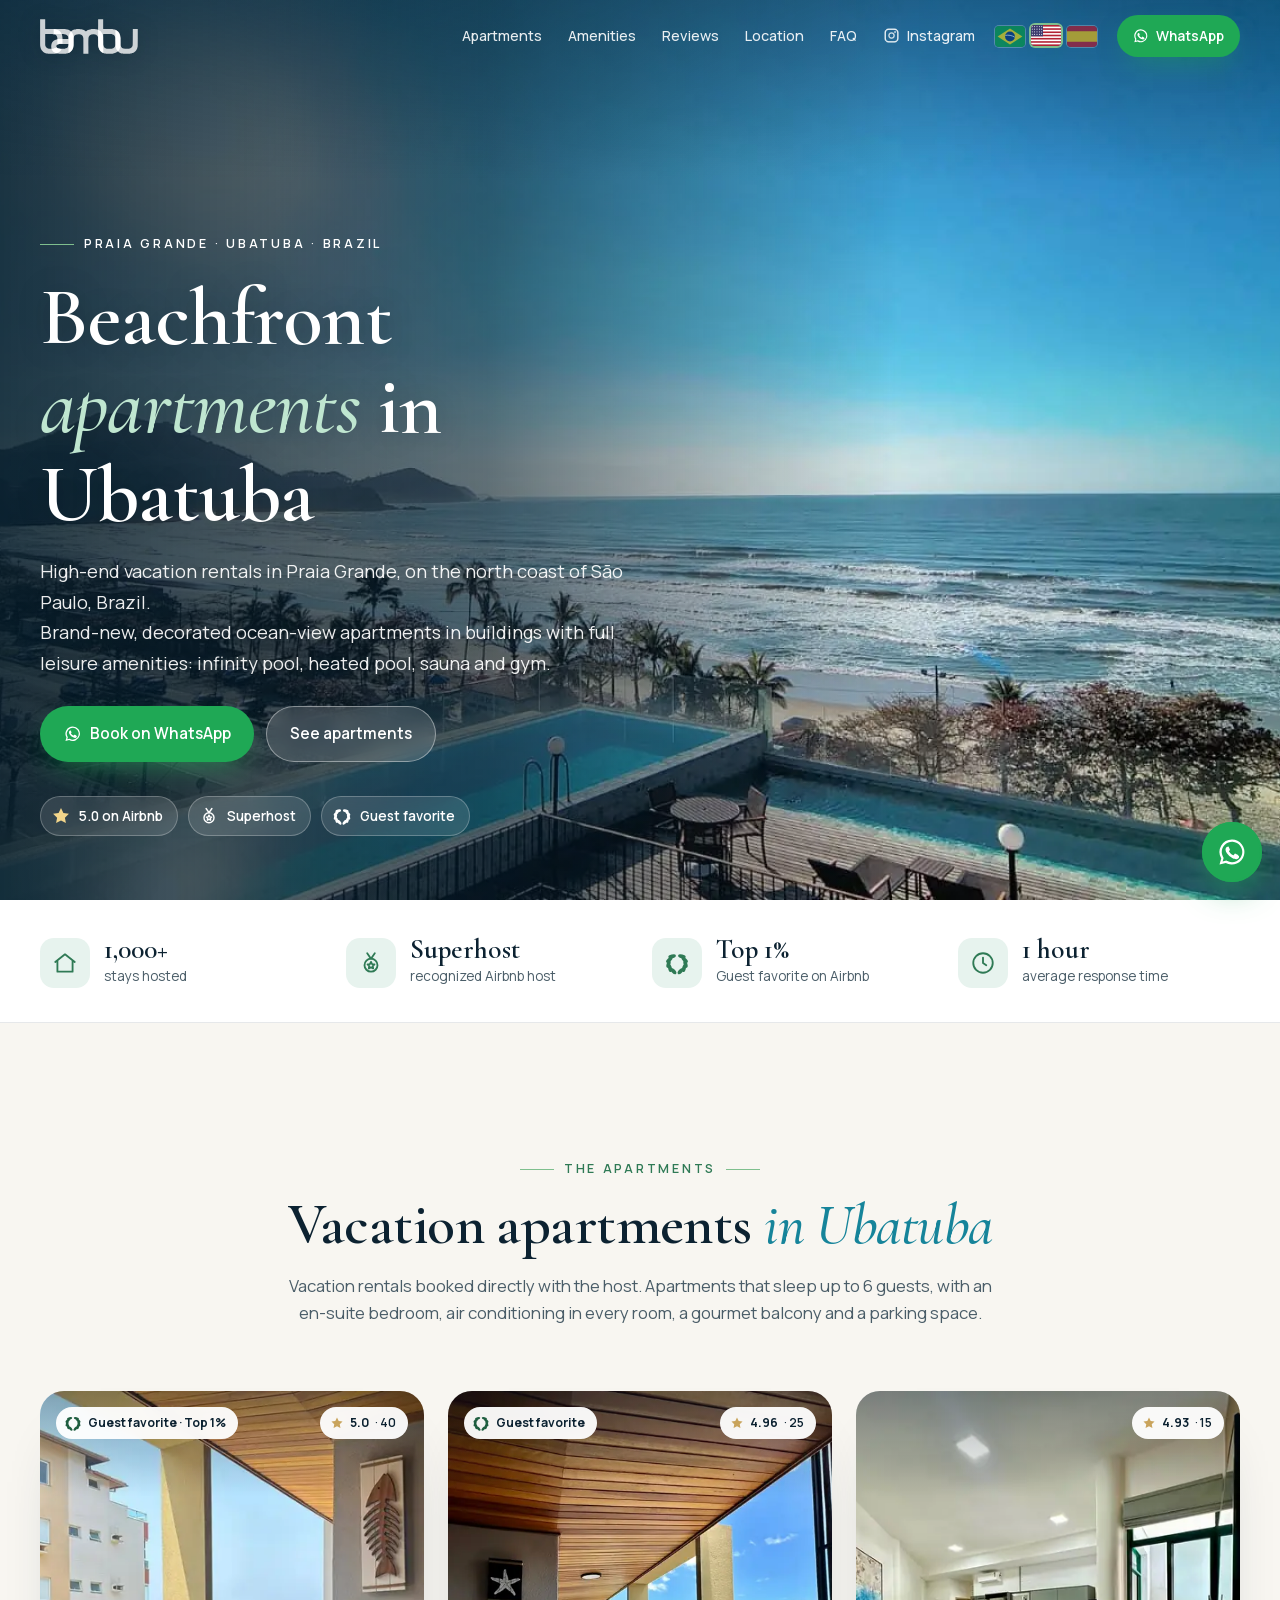
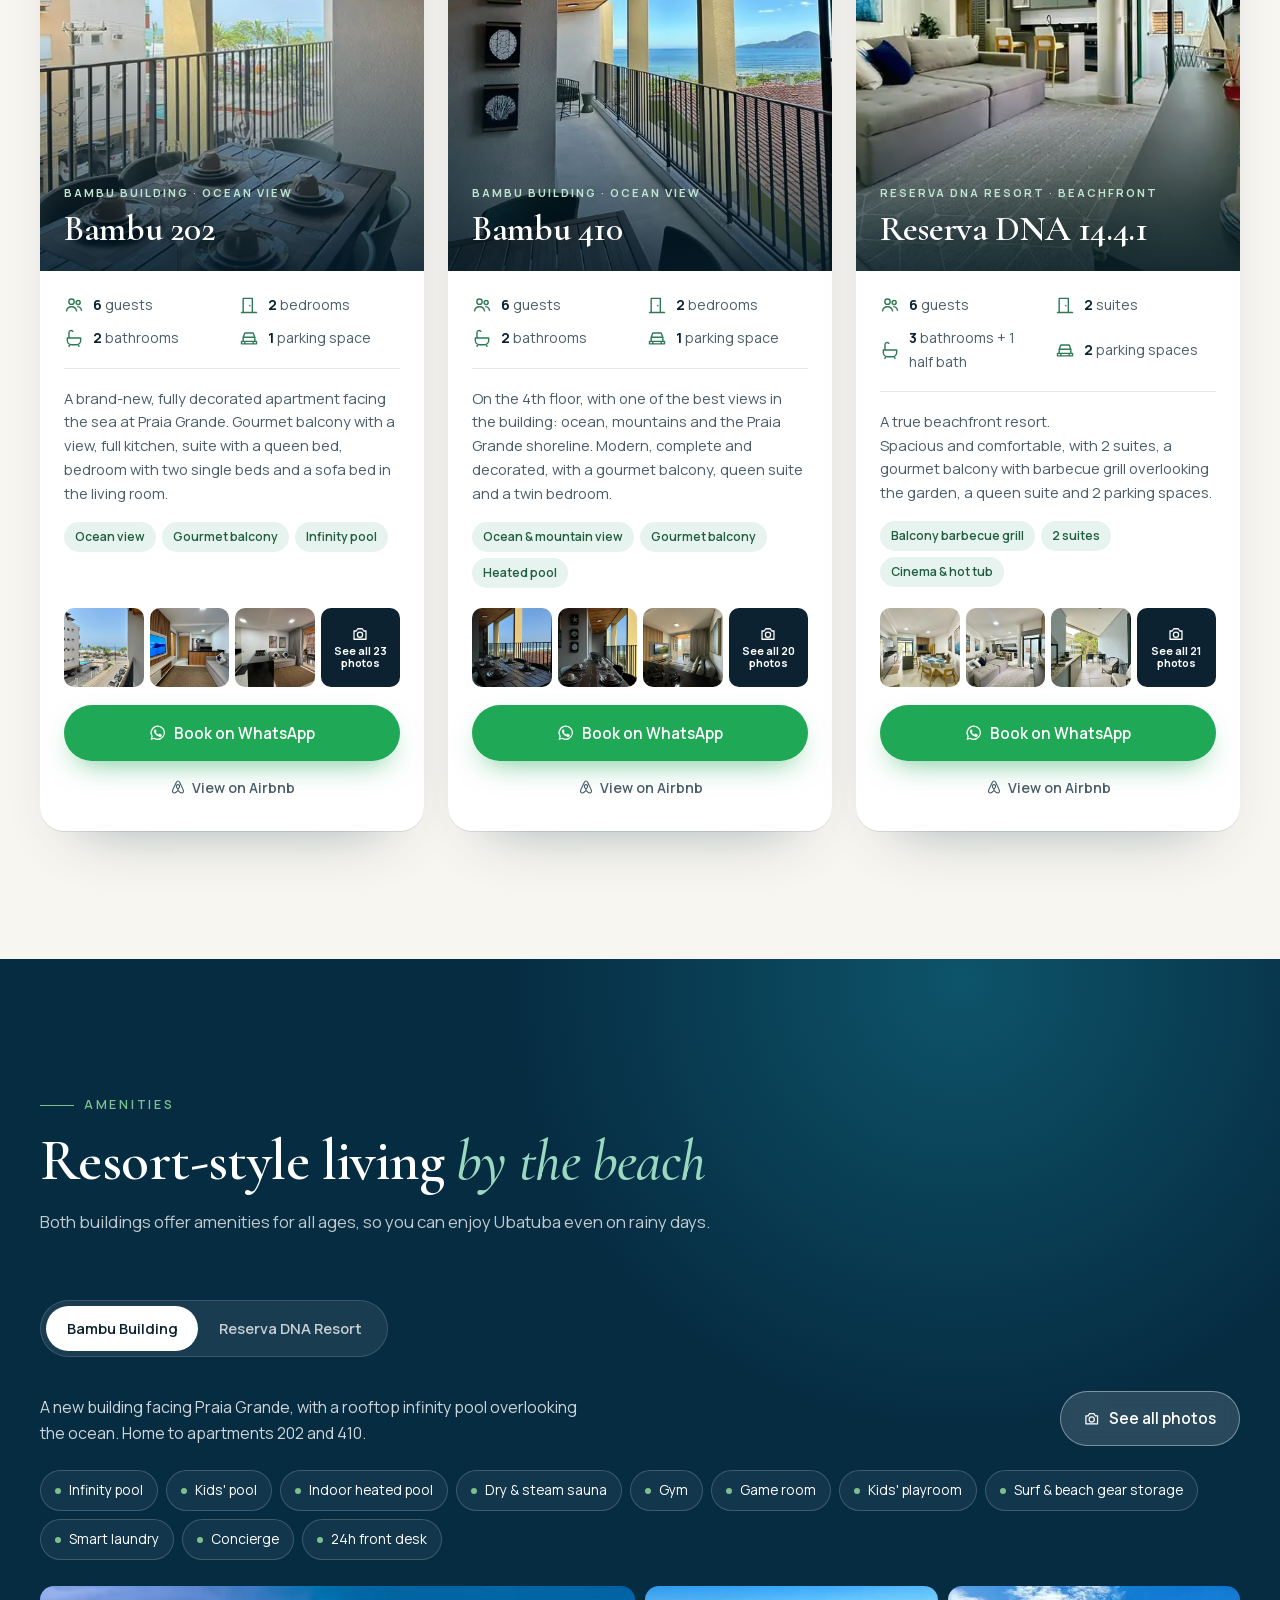
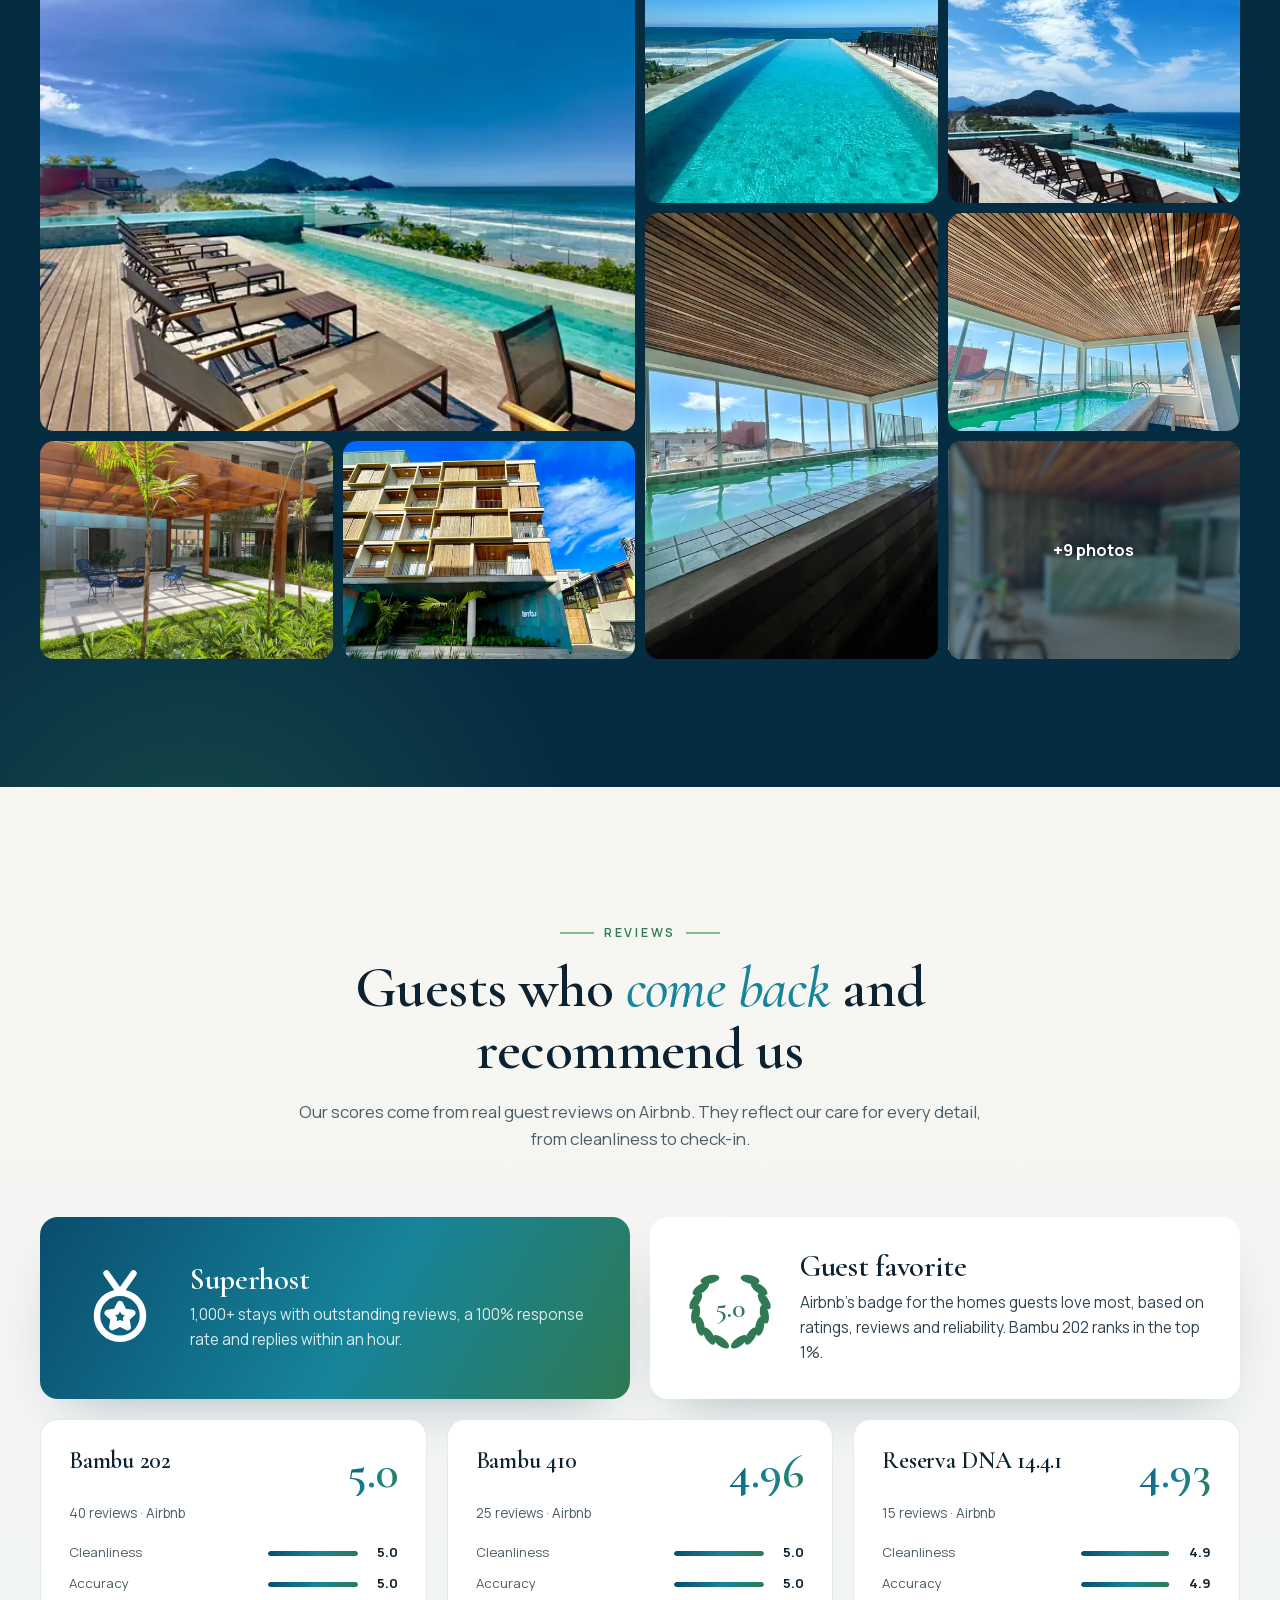
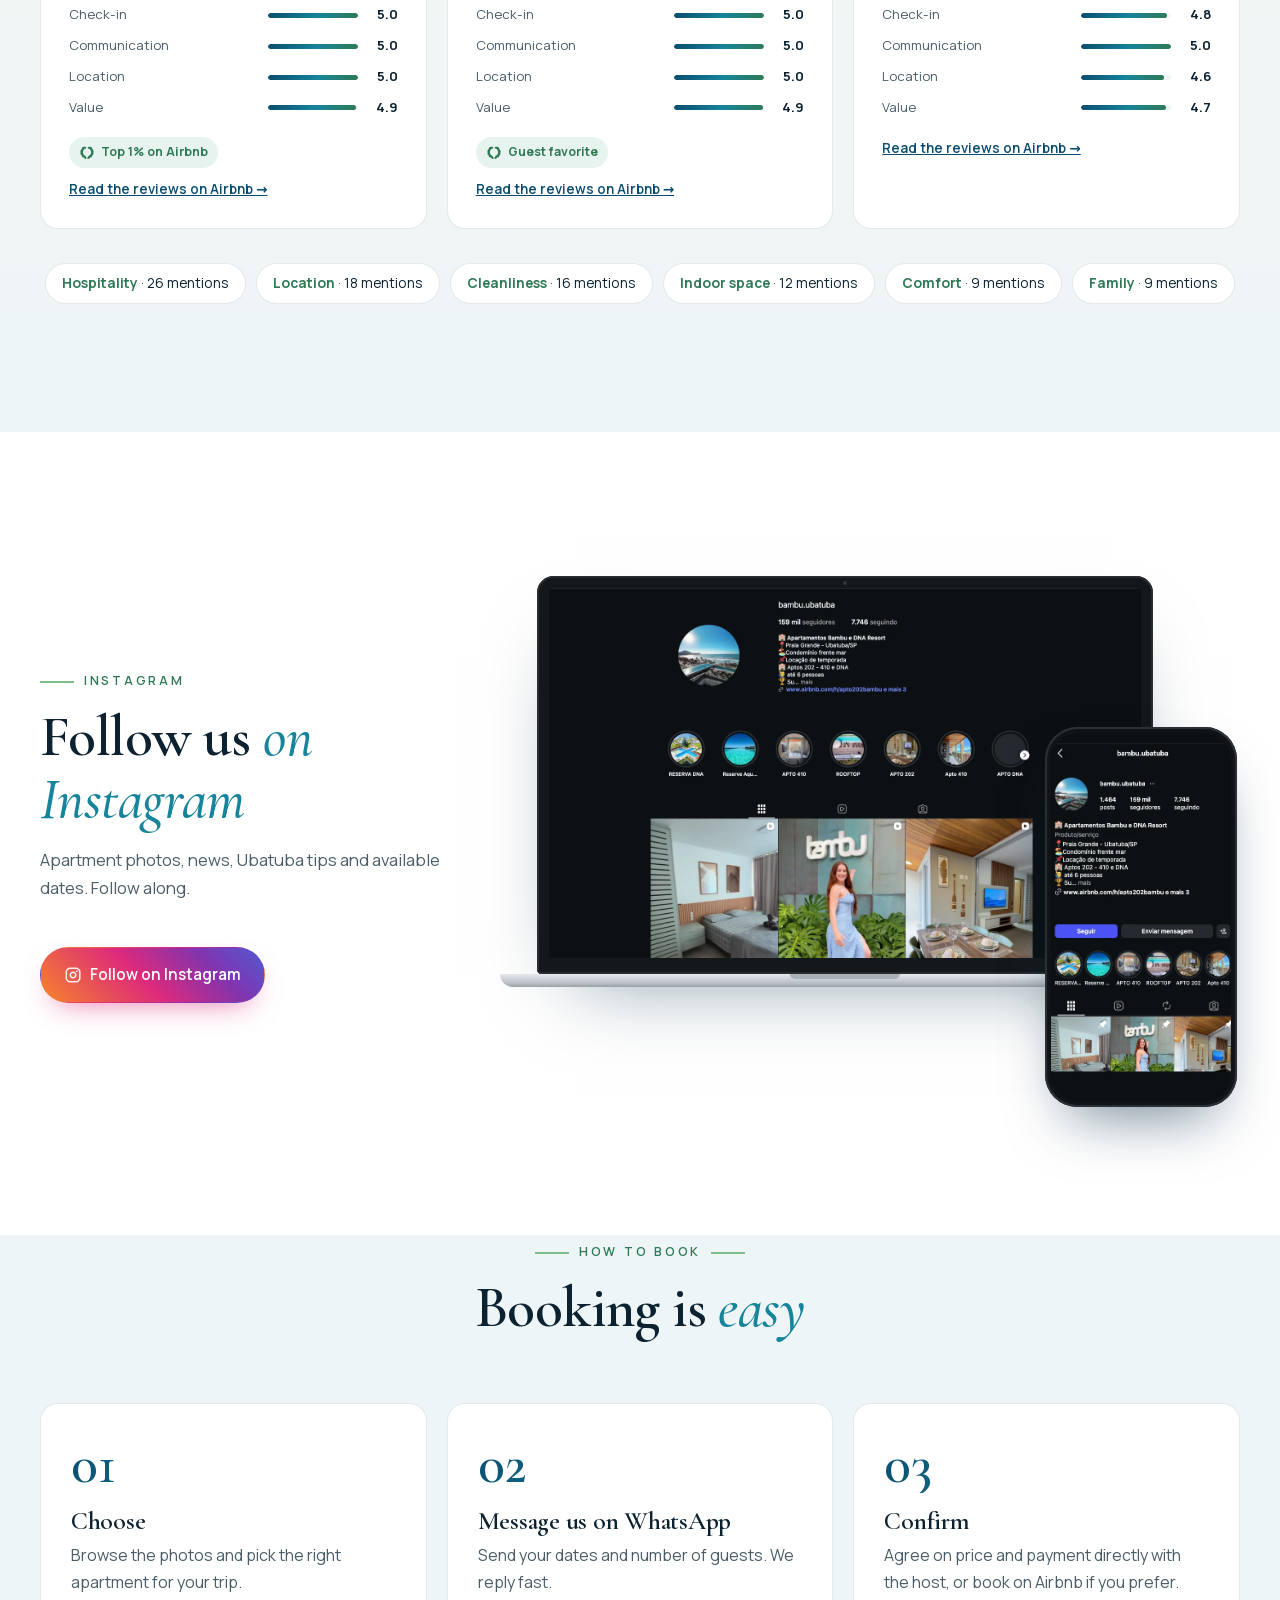
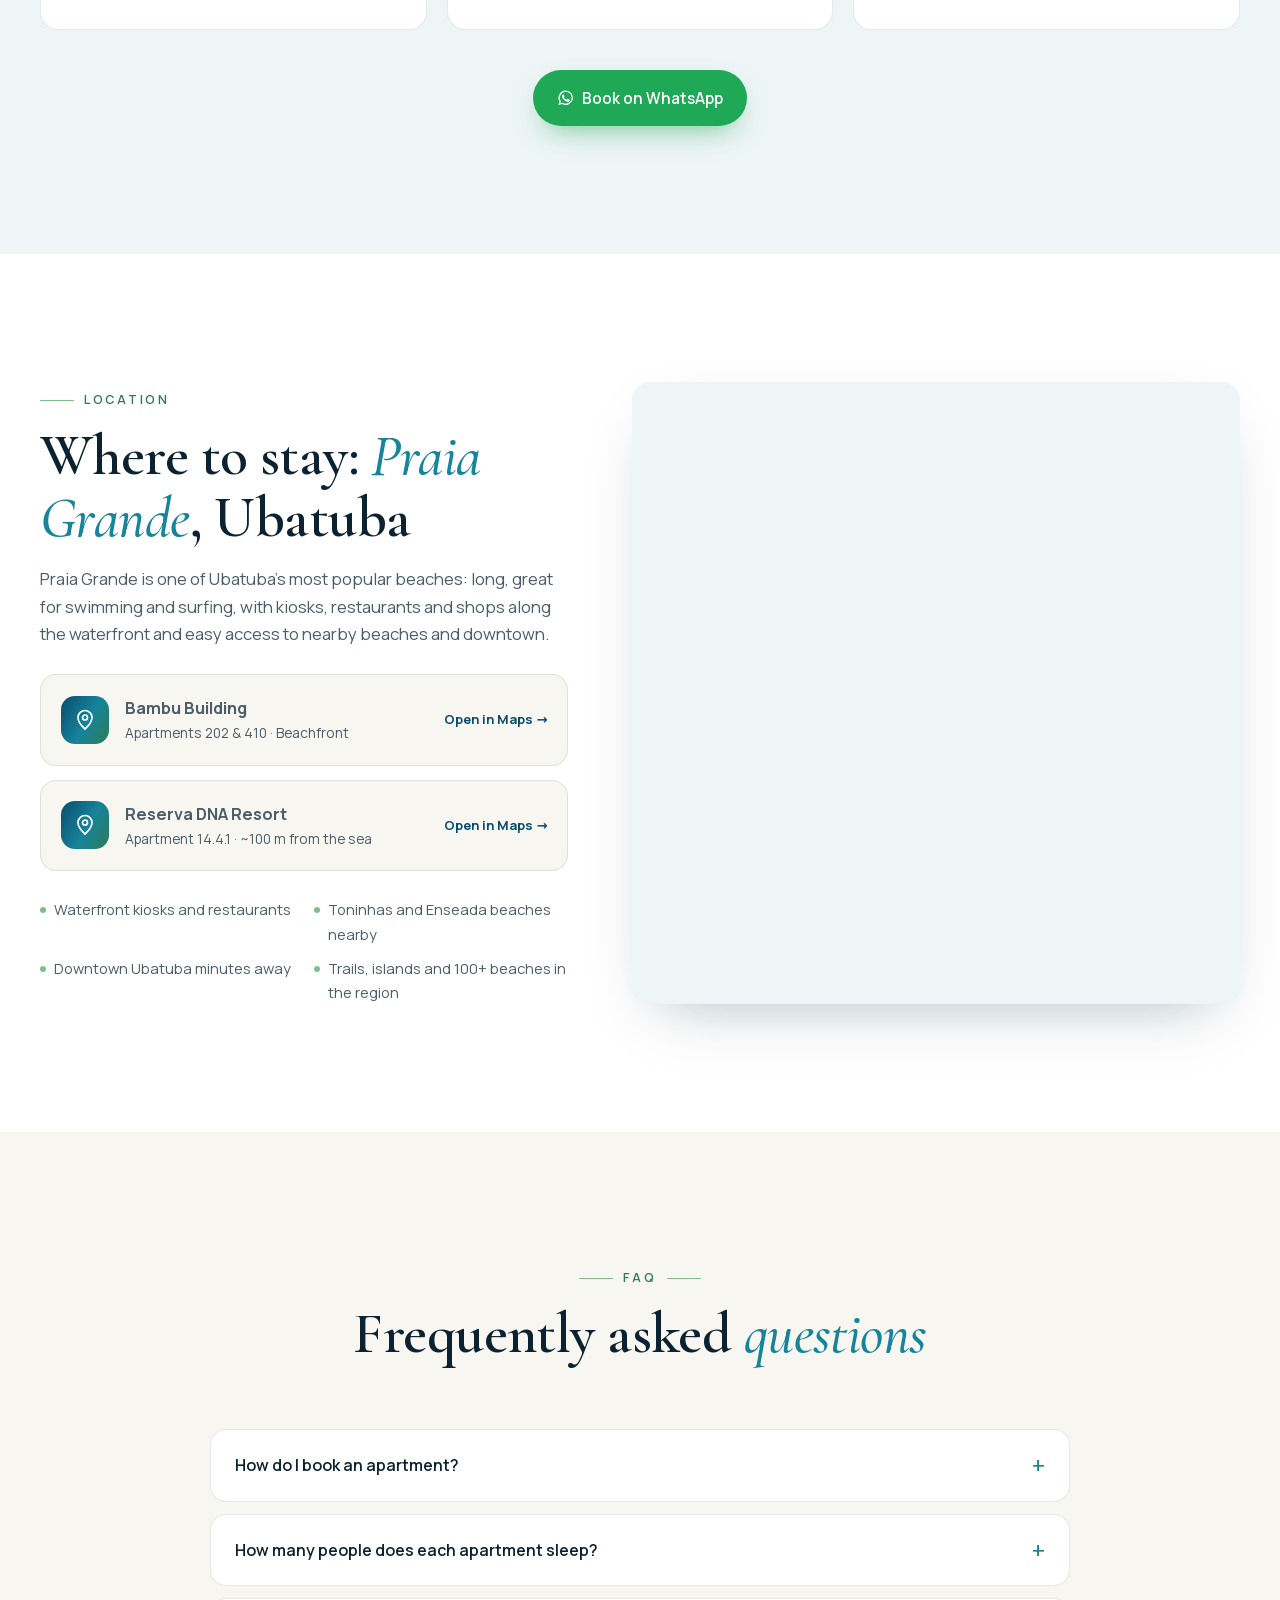
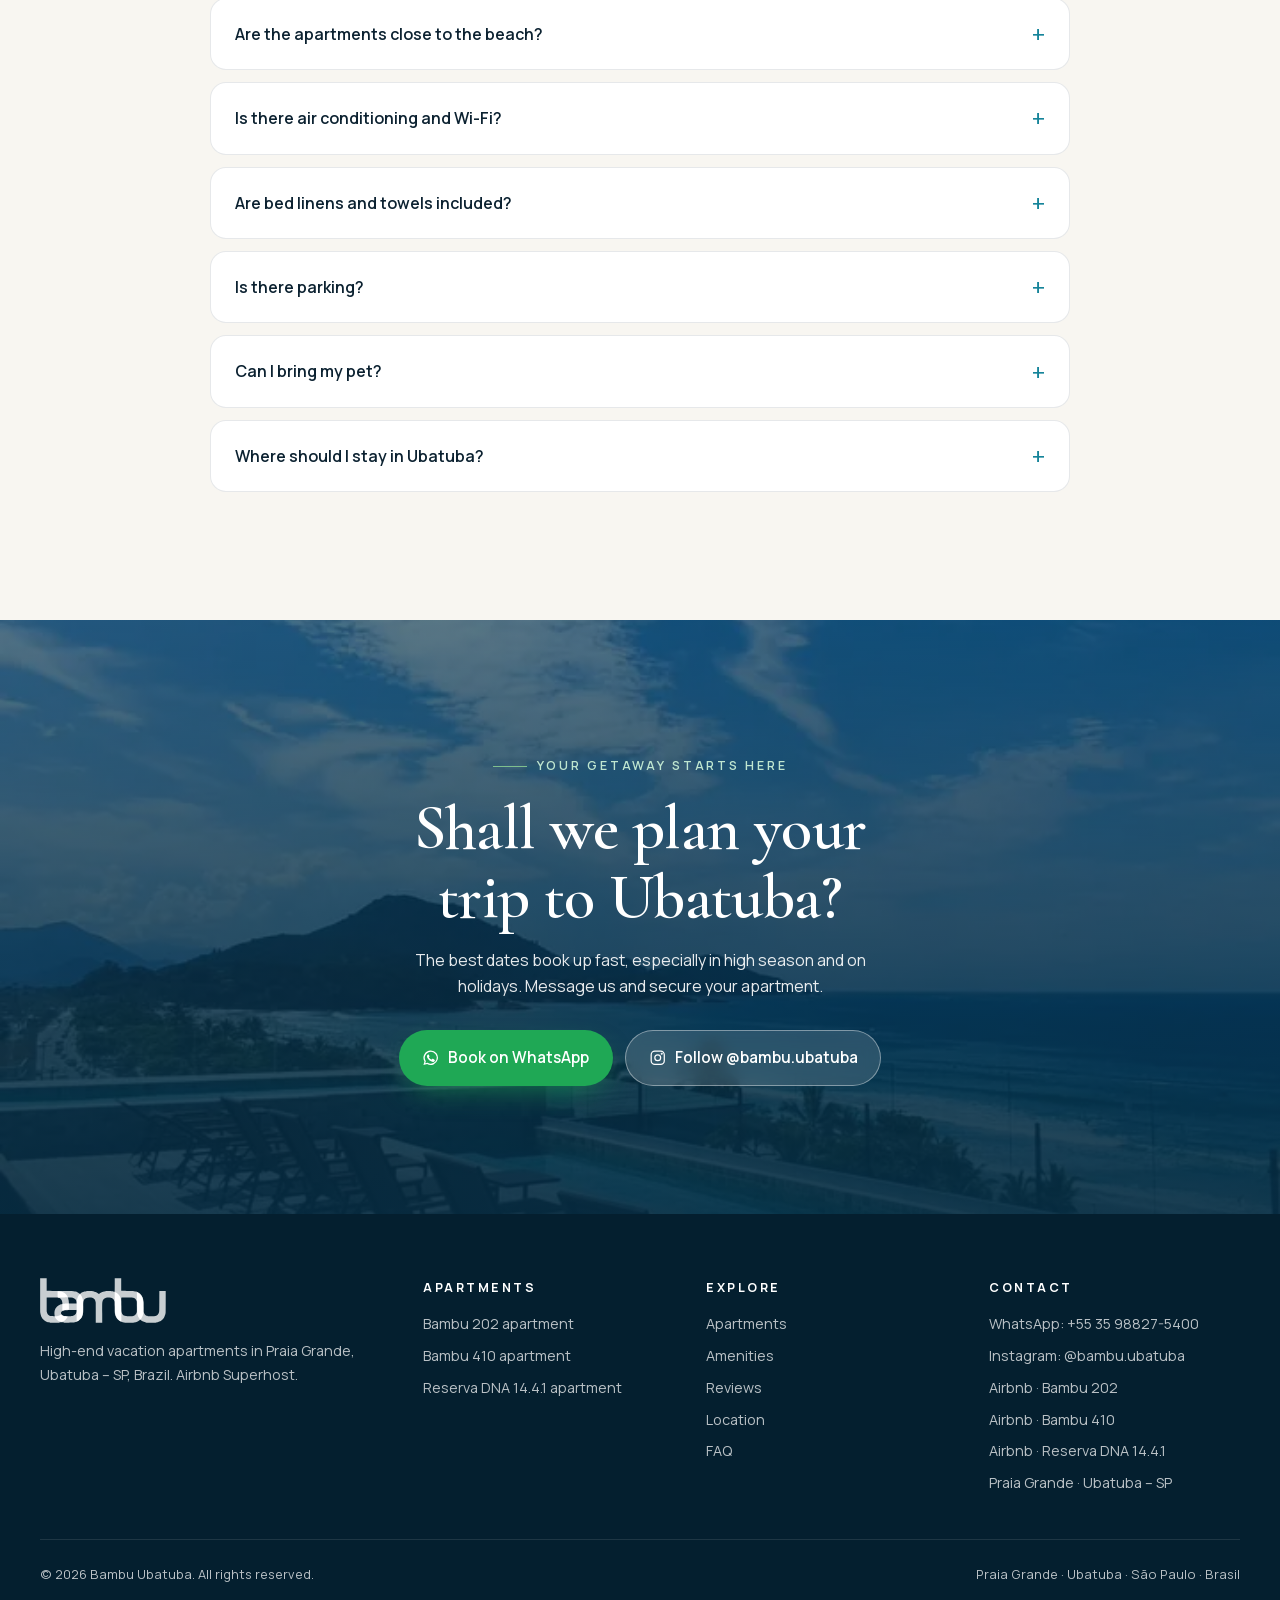
==== commit 50483ec2: "Instagram: remove o cartão de perfil, mantém só o botão (esquerda no desktop, centralizado no mobile" ====
--- a/site/en/index.html
+++ b/site/en/index.html
@@ -22,7 +22,7 @@
 <link rel="preload" href="../fonts/manrope.woff2" as="font" type="font/woff2" crossorigin>
 <link rel="preload" as="image" href="../img/hero/bambu-ubatuba-vista-mar-wide.webp" media="(min-aspect-ratio: 1/1)" fetchpriority="high">
 <link rel="preload" as="image" imagesrcset="../img/hero/bambu-ubatuba-vista-mar-640.webp 640w, ../img/hero/bambu-ubatuba-vista-mar-960.webp 960w, ../img/hero/bambu-ubatuba-vista-mar-1200.webp 1200w" imagesizes="100vw" media="(max-aspect-ratio: 1/1)" fetchpriority="high">
-<style>@font-face{font-family:"Cormorant";src:url(../fonts/cormorant.woff2) format("woff2");font-weight:500 600;font-style:normal;font-display:swap}@font-face{font-family:"Cormorant";src:url(../fonts/cormorant-italic.woff2) format("woff2");font-weight:500;font-style:italic;font-display:swap}@font-face{font-family:"Manrope";src:url(../fonts/manrope.woff2) format("woff2");font-weight:400 700;font-style:normal;font-display:swap}:root{--ink:#0c2231;--ink-soft:#4a5d68;--ocean-deep:#062c42;--ocean:#0a4c6e;--sea:#16849a;--bamboo:#2f7a55;--leaf:#7fbf8e;--mint:#e7f3ee;--mist:#eef5f7;--sand:#f8f6f1;--white:#fff;--line:rgba(12,34,49,.1);--gold:#c9a45c;--grad:linear-gradient(120deg,var(--ocean) 0%,var(--sea) 55%,var(--bamboo) 100%);--serif:"Cormorant","Cormorant Garamond",Georgia,"Times New Roman",serif;--sans:"Manrope",system-ui,-apple-system,"Segoe UI",Roboto,sans-serif;--r:18px;--shadow:0 24px 60px -28px rgba(6,44,66,.35);--wrap:1200px}*,*::before,*::after{box-sizing:border-box}html{scroll-behavior:smooth;-webkit-text-size-adjust:100%}body{margin:0;font-family:var(--sans);font-size:16px;line-height:1.65;color:var(--ink);background:var(--sand);-webkit-font-smoothing:antialiased;overflow-x:hidden}img{max-width:100%;height:auto;display:block}a{color:inherit}button{font:inherit;color:inherit;cursor:pointer}h1,h2,h3{font-family:var(--serif);font-weight:600;line-height:1.08;margin:0;letter-spacing:-.01em}p{margin:0 0 1em}.wrap{width:min(100% - 32px,var(--wrap));margin-inline:auto}.sr-only{position:absolute;width:1px;height:1px;overflow:hidden;clip:rect(0 0 0 0);white-space:nowrap}.skip{position:absolute;left:-999px;top:8px;background:#fff;padding:8px 14px;border-radius:8px;z-index:100}.skip:focus{left:8px}:focus-visible{outline:2px solid var(--sea);outline-offset:3px}section{scroll-margin-top:72px}.btn{display:inline-flex;align-items:center;justify-content:center;gap:.55em;padding:.95em 1.5em;border-radius:999px;font-weight:600;font-size:.95rem;text-decoration:none;border:1px solid transparent;transition:transform .2s,box-shadow .2s,background .2s,color .2s;white-space:nowrap}.btn svg{width:1.15em;height:1.15em;flex:none}.btn:hover{transform:translateY(-2px)}.btn-wa{background:#1fa855;color:#fff;box-shadow:0 12px 30px -12px rgba(31,168,85,.7)}.btn-wa:hover{background:#178f47}.btn-light{background:rgba(255,255,255,.14);color:#fff;border-color:rgba(255,255,255,.4);backdrop-filter:blur(8px)}.btn-light:hover{background:#fff;color:var(--ink)}.btn-line{background:transparent;color:var(--ink);border-color:var(--line)}.btn-line:hover{border-color:var(--ink)}.btn-dark{background:var(--ink);color:#fff}.hdr{position:fixed;inset:0 0 auto;z-index:50;color:#fff;transition:background .35s,box-shadow .35s,color .35s}.hdr.solid{background:rgba(255,255,255,.94);backdrop-filter:saturate(1.4) blur(14px);color:var(--ink);box-shadow:0 1px 0 var(--line)}.hdr-in{display:flex;align-items:center;gap:20px;height:72px}.logo{display:flex;align-items:center;gap:10px;text-decoration:none;margin-right:auto}.logo svg{width:34px;height:34px}.logo b{display:block;font-family:var(--serif);font-size:1.65rem;font-weight:600;line-height:1}.logo small{display:block;font-size:.62rem;letter-spacing:.34em;font-weight:600;opacity:.85;margin-top:3px}.nav{display:flex;gap:26px}.nav a{text-decoration:none;font-size:.9rem;font-weight:500;opacity:.9;position:relative}.nav a::after{content:"";position:absolute;left:0;right:0;bottom:-6px;height:1.5px;background:currentColor;transform:scaleX(0);transition:transform .25s;transform-origin:left}.nav a:hover::after{transform:scaleX(1)}.langs{display:flex;gap:6px;align-items:center}.langs a{display:block;width:30px;height:21px;border-radius:4px;overflow:hidden;opacity:.6;transition:opacity .2s,transform .2s;box-shadow:0 0 0 1px rgba(255,255,255,.4)}.hdr.solid .langs a{box-shadow:0 0 0 1px var(--line)}.langs a:hover,.langs a[aria-current]{opacity:1;transform:translateY(-1px)}.langs a[aria-current]{box-shadow:0 0 0 2px var(--leaf)}.langs svg{width:100%;height:100%;display:block}.hdr .btn-wa{padding:.65em 1.1em;font-size:.85rem}.burger{display:none;background:none;border:0;padding:8px;margin-right:-8px}.burger span{display:block;width:22px;height:2px;background:currentColor;margin:5px 0;border-radius:2px;transition:transform .3s,opacity .3s}.nav-open .burger span:nth-child(1){transform:translateY(7px) rotate(45deg)}.nav-open .burger span:nth-child(2){opacity:0}.nav-open .burger span:nth-child(3){transform:translateY(-7px) rotate(-45deg)}.logo img{display:block;height:35px;width:auto}.logo .logo-c{display:none}.hdr.solid .logo .logo-w{display:none}.hdr.solid .logo .logo-c{display:block}.ftr .logo img{height:45px}.nav-ig{display:inline-flex;align-items:center;gap:7px}.nav-ig img{width:17px;height:17px}.hdr-ig{display:none;width:40px;height:40px;place-items:center;border-radius:50%;transition:opacity .2s}.hdr-ig:hover{opacity:.8}.hdr-ig img{width:26px;height:26px}.hdr.solid .nav-ig img,.hdr.solid .hdr-ig img,.nav-open .nav-ig img{filter:brightness(0);opacity:.82}.hero{position:relative;min-height:100vh;min-height:100svh;display:flex;align-items:flex-end;color:#fff;overflow:hidden;background:var(--ocean-deep)}.hero picture,.hero picture img{position:absolute;inset:0;width:100%;height:100%;object-fit:cover}.hero picture img{object-position:50% 62%;animation:zoom 18s ease-out both}@keyframes zoom{from{transform:scale(1.08)}to{transform:scale(1)}}.hero::after{content:"";position:absolute;inset:0;background:linear-gradient(180deg,rgba(4,28,42,.5) 0%,rgba(4,28,42,.18) 14%,rgba(4,28,42,.5) 32%,rgba(4,28,42,.76) 55%,rgba(4,24,36,.94) 100%)}@media (max-aspect-ratio:1/1){.hero h1{text-shadow:0 2px 18px rgba(2,18,28,.55)}.hero h1 em{color:#e3f7ec}.hero p.lead{opacity:1;text-shadow:0 1px 12px rgba(2,18,28,.6)}.hero .eyebrow{text-shadow:0 1px 10px rgba(2,18,28,.6)}.hero .chip{background:rgba(4,28,42,.45)}}@media (min-aspect-ratio:1/1){.hero::after{background:linear-gradient(180deg,rgba(6,44,66,.45) 0%,rgba(6,44,66,0) 20%),linear-gradient(90deg,rgba(4,28,42,.86) 0%,rgba(4,28,42,.6) 38%,rgba(4,28,42,0) 70%)}.hero-in{padding-bottom:88px}}.hero-in{position:relative;z-index:1;padding:140px 0 64px}.eyebrow{display:inline-flex;align-items:center;gap:10px;font-size:.78rem;font-weight:600;letter-spacing:.22em;text-transform:uppercase}.eyebrow::before{content:"";width:34px;height:1.5px;background:var(--leaf)}.hero h1{font-size:clamp(2.6rem,6.4vw,5.4rem);max-width:13ch;margin:18px 0 18px;text-shadow:0 2px 30px rgba(0,0,0,.25)}.hero h1 em{font-style:italic;font-weight:500;color:#bfe6d0}.hero p.lead{font-size:clamp(1rem,1.5vw,1.15rem);max-width:56ch;opacity:.92}.hero-cta{display:flex;flex-wrap:wrap;gap:12px;margin:28px 0 34px}.chips{list-style:none;padding:0;margin:0;display:flex;flex-wrap:wrap;gap:10px}.chip{display:inline-flex;align-items:center;gap:8px;padding:8px 14px 8px 10px;border-radius:999px;background:rgba(255,255,255,.12);border:1px solid rgba(255,255,255,.25);backdrop-filter:blur(10px);font-size:.84rem;font-weight:600}.chip svg{width:20px;height:20px;flex:none}.trust{background:#fff;border-bottom:1px solid var(--line)}.trust ul{list-style:none;margin:0;padding:34px 0;display:grid;grid-template-columns:repeat(4,1fr);gap:24px}.trust li{display:flex;align-items:center;gap:14px}.trust .ic{width:50px;height:50px;border-radius:14px;display:grid;place-items:center;background:var(--mint);color:var(--bamboo);flex:none}.trust .ic svg{width:26px;height:26px}.trust strong{display:block;font-family:var(--serif);font-size:1.7rem;line-height:1}.trust span{font-size:.85rem;color:var(--ink-soft);line-height:1.35;display:block;margin-top:4px}.sec{padding:clamp(72px,10vw,128px) 0}.sec-head{max-width:720px;margin-bottom:clamp(40px,6vw,64px)}.sec-head.center{text-align:center;margin-inline:auto}.sec-head .eyebrow{color:var(--bamboo)}.sec-head h2{font-size:clamp(2.2rem,4.6vw,3.6rem);margin:14px 0 16px}.sec-head h2 em{font-style:italic;font-weight:500;color:var(--sea)}.sec-head p{color:var(--ink-soft);font-size:1.05rem}.center .eyebrow::after{content:"";width:34px;height:1.5px;background:var(--leaf)}.apts{display:grid;grid-template-columns:repeat(3,1fr);gap:24px;align-items:stretch}.apt{display:flex;flex-direction:column;background:#fff;border-radius:24px;overflow:hidden;box-shadow:0 1px 0 var(--line),0 30px 60px -40px rgba(6,44,66,.45);transition:transform .4s cubic-bezier(.2,.7,.2,1),box-shadow .4s}.apt:hover{transform:translateY(-6px);box-shadow:0 1px 0 var(--line),0 40px 70px -40px rgba(6,44,66,.55)}.apt-cover{position:relative;aspect-ratio:4/5;overflow:hidden;background:var(--mist)}.apt-img{position:absolute;inset:0;padding:0;border:0;background:none;display:block;width:100%}.apt-img img{width:100%;height:100%;object-fit:cover;transition:transform 1.1s cubic-bezier(.2,.7,.2,1)}.apt:hover .apt-img img{transform:scale(1.06)}.apt-cover::after{content:"";position:absolute;inset:0;background:linear-gradient(180deg,rgba(4,28,42,.35) 0%,rgba(4,28,42,0) 22%,rgba(4,28,42,0) 50%,rgba(4,28,42,.85) 100%);pointer-events:none}.apt-top{position:absolute;left:16px;right:16px;top:16px;z-index:1;display:flex;justify-content:space-between;align-items:center;gap:8px;pointer-events:none}.apt-fav,.apt-rate{white-space:nowrap;display:inline-flex;align-items:center;gap:6px;background:rgba(255,255,255,.95);color:var(--ink);padding:6px 12px 6px 8px;border-radius:999px;font-size:.76rem;font-weight:700;backdrop-filter:blur(6px)}.apt-rate{margin-left:auto;padding-left:10px;font-weight:600}.apt-rate svg{width:14px;height:14px;color:var(--gold)}.apt-cap{position:absolute;left:24px;right:24px;bottom:22px;z-index:1;color:#fff;pointer-events:none}.apt-cap .tag{color:#bfe6d0}.tag{font-size:.7rem;font-weight:700;letter-spacing:.18em;text-transform:uppercase;color:var(--sea)}.apt h3{font-size:clamp(2rem,2.8vw,2.5rem);margin-top:6px;text-shadow:0 2px 20px rgba(0,0,0,.3)}.apt-body{display:flex;flex-direction:column;flex:1;padding:22px 24px 24px}.specs{list-style:none;padding:0 0 18px;margin:0 0 18px;display:grid;grid-template-columns:1fr 1fr;gap:10px 14px;border-bottom:1px solid var(--line)}.specs li{display:flex;align-items:center;gap:9px;font-size:.88rem;color:var(--ink-soft)}.specs svg{width:20px;height:20px;color:var(--bamboo);flex:none}.specs b{color:var(--ink)}.apt-desc{color:var(--ink-soft);font-size:.93rem;line-height:1.6;margin-bottom:16px}.hl{list-style:none;padding:0;margin:0 0 20px;display:flex;flex-wrap:wrap;gap:6px}.hl li{font-size:.76rem;font-weight:600;padding:5px 11px;border-radius:999px;background:var(--mint);color:#1f5e40}.apt-thumbs{display:grid;grid-template-columns:repeat(4,1fr);gap:6px;margin:auto 0 18px}.apt-thumbs button{padding:0;border:0;border-radius:10px;overflow:hidden;aspect-ratio:1;background:var(--mist)}.apt-thumbs img{width:100%;height:100%;object-fit:cover;transition:opacity .2s}.apt-thumbs button:hover img{opacity:.8}.apt-all{display:flex!important;flex-direction:column;align-items:center;justify-content:center;gap:2px;background:var(--ink)!important;color:#fff;font-size:.68rem;font-weight:700;line-height:1.15;text-align:center;padding:4px!important}.apt-all svg{width:18px;height:18px}.apt-cta{display:flex;flex-direction:column;align-items:center;gap:6px}.apt-cta .btn{width:100%}.apt-link{display:inline-flex;align-items:center;gap:6px;font-size:.88rem;font-weight:600;color:var(--ink-soft);text-decoration:none;padding:.6em .2em}.apt-link svg{width:16px;height:16px}.apt-link:hover{color:var(--ink)}.leisure{background:var(--ocean-deep);color:#fff;position:relative;overflow:hidden}.leisure::before{content:"";position:absolute;inset:-30% -10% auto auto;width:70vw;height:70vw;background:radial-gradient(closest-side,rgba(22,132,154,.45),transparent);pointer-events:none}.leisure::after{content:"";position:absolute;inset:auto auto -35% -15%;width:60vw;height:60vw;background:radial-gradient(closest-side,rgba(47,122,85,.4),transparent);pointer-events:none}.leisure .wrap{position:relative;z-index:1}.leisure .sec-head .eyebrow{color:var(--leaf)}.leisure .sec-head p{color:rgba(255,255,255,.75)}.leisure .sec-head h2 em{color:#9ad9c0}.tabs{display:inline-flex;padding:5px;border-radius:999px;background:rgba(255,255,255,.08);border:1px solid rgba(255,255,255,.14);margin-bottom:34px;flex-wrap:wrap}.tabs button{background:none;border:0;padding:.7em 1.4em;border-radius:999px;font-weight:600;font-size:.92rem;color:rgba(255,255,255,.75)}.tabs button[aria-selected=true]{background:#fff;color:var(--ink)}.panel[hidden]{display:none}.panel-top{display:flex;justify-content:space-between;align-items:flex-end;gap:24px;flex-wrap:wrap;margin-bottom:24px}.panel-top p{max-width:60ch;color:rgba(255,255,255,.8);margin:0}.amen{list-style:none;padding:0;margin:0 0 26px;display:flex;flex-wrap:wrap;gap:8px}.amen li{display:flex;align-items:center;gap:8px;font-size:.86rem;padding:8px 14px;border-radius:999px;border:1px solid rgba(255,255,255,.18);background:rgba(255,255,255,.05)}.amen li::before{content:"";width:6px;height:6px;border-radius:50%;background:var(--leaf)}.bento{display:grid;grid-template-columns:repeat(4,1fr);grid-auto-rows:clamp(140px,17vw,230px);gap:10px}.bento button{padding:0;border:0;border-radius:14px;overflow:hidden;background:rgba(255,255,255,.06);position:relative}.bento button:nth-child(1){grid-column:span 2;grid-row:span 2}.bento button:nth-child(4){grid-row:span 2}.bento img{width:100%;height:100%;object-fit:cover;transition:transform .8s cubic-bezier(.2,.7,.2,1)}.bento button:hover img{transform:scale(1.06)}.bento .count{position:absolute;inset:0;display:grid;place-items:center;background:rgba(6,44,66,.6);font-weight:700;font-size:1.05rem;backdrop-filter:blur(2px)}.reviews{background:linear-gradient(180deg,var(--sand),var(--mist))}.rev-top{display:grid;grid-template-columns:1fr 1fr;gap:20px;margin-bottom:20px}.award{border-radius:var(--r);padding:34px;display:flex;gap:24px;align-items:center;background:#fff;box-shadow:var(--shadow)}.award.dark{background:var(--grad);color:#fff}.award svg.big{width:92px;height:92px;flex:none}.award h3{font-size:1.9rem;margin-bottom:6px}.award p{margin:0;font-size:.95rem;opacity:.85}.scores{display:grid;grid-template-columns:repeat(3,1fr);gap:20px}.score{background:#fff;border-radius:var(--r);padding:28px;border:1px solid var(--line)}.score header{display:flex;justify-content:space-between;align-items:flex-start;gap:12px;margin-bottom:6px}.score h3{font-size:1.5rem}.score .big{font-family:var(--serif);font-size:3rem;line-height:1;font-weight:600;background:var(--grad);-webkit-background-clip:text;background-clip:text;color:transparent}.score .sub{font-size:.85rem;color:var(--ink-soft);margin-bottom:18px}.bars{list-style:none;padding:0;margin:0 0 18px;display:grid;gap:9px}.bars li{display:grid;grid-template-columns:1fr 90px 30px;gap:10px;align-items:center;font-size:.83rem;color:var(--ink-soft)}.bars i{display:block;height:5px;border-radius:5px;background:var(--mist);overflow:hidden}.bars i::before{content:"";display:block;height:100%;width:var(--v);background:var(--grad);border-radius:5px}.bars b{color:var(--ink);text-align:right}.score .fav{display:inline-flex;align-items:center;gap:6px;font-size:.78rem;font-weight:700;color:var(--bamboo);background:var(--mint);padding:5px 10px;border-radius:999px}.score .fav svg{width:16px;height:16px}.score a{font-size:.85rem;font-weight:600;color:var(--ocean)}.quotes{display:grid;grid-template-columns:repeat(3,1fr);gap:20px;margin-top:20px}.quote{background:#fff;border-radius:var(--r);padding:30px;border:1px solid var(--line);display:flex;flex-direction:column}.quote .stars{display:flex;gap:2px;color:var(--gold);margin-bottom:14px}.quote .stars svg{width:16px;height:16px}.quote blockquote{margin:0 0 18px;font-family:var(--serif);font-size:1.3rem;line-height:1.35;font-style:italic;flex:1}.quote figcaption{font-size:.85rem;color:var(--ink-soft)}.quote figcaption b{color:var(--ink);display:block}.topics{display:flex;flex-wrap:wrap;gap:10px;justify-content:center;margin-top:34px}.topics span{background:#fff;border:1px solid var(--line);padding:8px 16px;border-radius:999px;font-size:.86rem}.topics b{color:var(--bamboo)}.ig{background:#fff}.ig-grid{display:grid;grid-template-columns:minmax(0,.85fr) minmax(0,1.4fr);gap:clamp(28px,5vw,72px);align-items:center}.ig-card{background:var(--sand);border:1px solid var(--line);border-radius:22px;padding:24px;display:flex;flex-direction:column;gap:20px}.ig-prof{display:flex;align-items:center;gap:16px;min-width:0}.ig-av{width:78px;height:78px;border-radius:50%;padding:3px;background:linear-gradient(45deg,#f58529,#dd2a7b,#8134af,#515bd4);flex:none}.ig-av>span{display:grid;place-items:center;width:100%;height:100%;border-radius:50%;background:#fff;border:3px solid #fff}.ig-av img{width:78%;height:auto}.ig-prof b{display:block;font-size:1.08rem}.ig-prof small{display:block;color:var(--ink-soft);font-size:.86rem;line-height:1.4}.btn-ig{background:linear-gradient(45deg,#f58529,#dd2a7b 45%,#8134af 75%,#515bd4);color:#fff;box-shadow:0 12px 30px -14px rgba(221,42,123,.7)}.btn-ig img{width:18px;height:18px}.ig-feed{display:grid;grid-template-columns:repeat(3,1fr);gap:8px}.ig-tile{position:relative;display:block;aspect-ratio:1;border-radius:14px;overflow:hidden;background:var(--mist)}.ig-tile .ph{width:100%;height:100%;object-fit:cover;transition:transform .8s cubic-bezier(.2,.7,.2,1)}.ig-ov{position:absolute;inset:0;display:grid;place-items:center;background:rgba(6,44,66,.45);opacity:0;transition:opacity .3s}.ig-ov img{width:34px;height:34px}.ig-tile:hover .ig-ov,.ig-tile:focus-visible .ig-ov{opacity:1}.ig-tile:hover .ph{transform:scale(1.06)}.steps{list-style:none;padding:0;margin:0;display:grid;grid-template-columns:repeat(3,1fr);gap:20px;counter-reset:s}.steps li{background:#fff;border-radius:var(--r);padding:34px 30px;border:1px solid var(--line);position:relative;counter-increment:s}.steps li::before{content:"0" counter(s);font-family:var(--serif);font-size:3.4rem;line-height:1;font-weight:600;background:var(--grad);-webkit-background-clip:text;background-clip:text;color:transparent;display:block;margin-bottom:14px}.steps h3{font-size:1.6rem;margin-bottom:8px}.steps p{color:var(--ink-soft);margin:0}.book-cta{display:flex;justify-content:center;gap:12px;flex-wrap:wrap;margin-top:40px}.loc{background:#fff}.loc-grid{display:grid;grid-template-columns:1fr 1.15fr;gap:clamp(28px,5vw,64px);align-items:stretch}.places{display:grid;gap:14px;margin:26px 0}.place{display:flex;gap:16px;align-items:center;padding:20px;border:1px solid var(--line);border-radius:16px;text-decoration:none;transition:border-color .2s,box-shadow .2s,transform .2s;background:var(--sand)}.place:hover{border-color:var(--sea);box-shadow:var(--shadow);transform:translateY(-2px)}.place .pin{width:48px;height:48px;border-radius:14px;background:var(--grad);color:#fff;display:grid;place-items:center;flex:none}.place .pin svg{width:24px;height:24px}.place b{display:block;font-size:1.02rem}.place span{display:block;font-size:.86rem;color:var(--ink-soft)}.place .go{margin-left:auto;font-size:.82rem;font-weight:700;color:var(--ocean);white-space:nowrap}.near{list-style:none;padding:0;margin:0;display:grid;grid-template-columns:1fr 1fr;gap:10px 20px;font-size:.92rem;color:var(--ink-soft)}.near li{display:flex;gap:8px;align-items:baseline}.near li::before{content:"";width:6px;height:6px;border-radius:50%;background:var(--leaf);flex:none;transform:translateY(-2px)}.map{border-radius:var(--r);overflow:hidden;min-height:420px;background:var(--mist);position:relative;box-shadow:var(--shadow)}.map iframe{position:absolute;inset:0;width:100%;height:100%;border:0}.faq-list{max-width:860px;margin:0 auto;display:grid;gap:12px}.faq-list details{background:#fff;border:1px solid var(--line);border-radius:16px;padding:0 24px;transition:box-shadow .2s}.faq-list details[open]{box-shadow:var(--shadow)}.faq-list summary{list-style:none;cursor:pointer;padding:22px 0;font-weight:600;display:flex;justify-content:space-between;gap:20px;align-items:center}.faq-list summary::-webkit-details-marker{display:none}.faq-list summary::after{content:"+";font-size:1.5rem;font-weight:400;color:var(--sea);transition:transform .25s;line-height:1}.faq-list details[open] summary::after{transform:rotate(45deg)}.faq-list details p{color:var(--ink-soft);padding-bottom:22px;margin:0}.final{position:relative;color:#fff;text-align:center;overflow:hidden;background:var(--ocean-deep)}.final img{position:absolute;inset:0;width:100%;height:100%;object-fit:cover;opacity:.55}.final::after{content:"";position:absolute;inset:0;background:linear-gradient(180deg,rgba(6,44,66,.35),rgba(6,44,66,.85))}.final .wrap{position:relative;z-index:1}.final h2{font-size:clamp(2.4rem,5vw,4rem);max-width:16ch;margin:16px auto}.final p{max-width:56ch;margin:0 auto 30px;opacity:.9}.final .eyebrow{color:#bfe6d0}.final .hero-cta{justify-content:center;margin:0}.ftr{background:#041f2f;color:rgba(255,255,255,.72);padding:64px 0 28px;font-size:.9rem}.ftr-grid{display:grid;grid-template-columns:1.4fr 1fr 1fr 1fr;gap:32px;margin-bottom:44px}.ftr .logo{color:#fff;margin-bottom:16px}.ftr h4{color:#fff;font-size:.78rem;letter-spacing:.2em;text-transform:uppercase;margin:0 0 14px}.ftr ul{list-style:none;padding:0;margin:0;display:grid;gap:8px}.ftr a{text-decoration:none}.ftr a:hover{color:#fff}.ftr-bot{border-top:1px solid rgba(255,255,255,.1);padding-top:24px;display:flex;justify-content:space-between;gap:16px;flex-wrap:wrap;font-size:.8rem}.fab{position:fixed;right:18px;bottom:18px;z-index:40;width:60px;height:60px;border-radius:50%;background:#1fa855;color:#fff;display:grid;place-items:center;box-shadow:0 14px 34px -10px rgba(31,168,85,.8);transition:transform .2s}.fab:hover{transform:scale(1.07)}.fab svg{width:30px;height:30px}.fab::before{content:"";position:absolute;inset:0;border-radius:50%;border:2px solid #1fa855;animation:ping 2.4s infinite}@keyframes ping{0%{transform:scale(1);opacity:.7}80%,100%{transform:scale(1.5);opacity:0}}.lb{position:fixed;inset:0;z-index:90;background:rgba(3,18,28,.96);display:none;flex-direction:column;color:#fff}.lb.open{display:flex}.lb-top{display:flex;justify-content:space-between;align-items:center;padding:14px 18px;font-size:.9rem}.lb-top b{font-family:var(--serif);font-size:1.3rem;font-weight:600}.lb-stage{flex:1;position:relative;display:flex;align-items:center;justify-content:center;min-height:0;padding:0 64px;touch-action:pan-y}.lb-stage img{max-width:100%;max-height:100%;object-fit:contain;border-radius:8px;user-select:none;-webkit-user-drag:none}.lb button{background:rgba(255,255,255,.1);border:0;color:#fff;width:46px;height:46px;border-radius:50%;display:grid;place-items:center;transition:background .2s}.lb button:hover{background:rgba(255,255,255,.22)}.lb button svg{width:22px;height:22px}.lb-prev,.lb-next{position:absolute;top:50%;transform:translateY(-50%)}.lb-prev{left:10px}.lb-next{right:10px}.lb-cap{text-align:center;padding:12px 18px 20px;font-size:.9rem;opacity:.85}.js .rv{opacity:0;transform:translateY(26px);transition:opacity .9s ease,transform .9s cubic-bezier(.2,.7,.2,1)}.js .rv.in{opacity:1;transform:none}@media (prefers-reduced-motion:reduce){*{animation:none!important;transition:none!important}html{scroll-behavior:auto}.js .rv{opacity:1;transform:none}}@media (max-width:1080px){.nav{display:none}.burger{display:block}.hdr-ig{display:grid}.nav-open .nav{display:flex;position:fixed;top:72px;left:0;right:0;flex-direction:column;gap:0;background:#fff;color:var(--ink);padding:8px 16px 20px;box-shadow:0 20px 40px -20px rgba(0,0,0,.3)}.nav-open .nav a{padding:14px 4px;border-bottom:1px solid var(--line);font-size:1rem}.nav-open .hdr{background:#fff;color:var(--ink)}.trust ul{grid-template-columns:repeat(2,1fr)}.scores,.quotes{grid-template-columns:1fr 1fr}.apts{display:flex;overflow-x:auto;scroll-snap-type:x mandatory;gap:16px;margin-inline:-16px;padding:6px 16px 34px;scroll-padding-inline:16px;scrollbar-width:none;-webkit-overflow-scrolling:touch}.apts::-webkit-scrollbar{display:none}.apt{flex:0 0 min(84vw,380px);scroll-snap-align:start}.apt:hover{transform:none}.ftr-grid{grid-template-columns:1fr 1fr}}@media (max-width:860px){.loc-grid,.rev-top{grid-template-columns:1fr}.steps{grid-template-columns:1fr}.ig-grid{grid-template-columns:1fr}.ig-feed{gap:6px}.ig-tile{border-radius:10px}.bento{grid-template-columns:repeat(2,1fr);grid-auto-rows:150px}.bento button:nth-child(4){grid-row:span 1}.map{min-height:340px}}@media (max-width:640px){.hdr .btn-wa{display:none}.hdr-in{gap:12px}.langs a{width:26px;height:18px}.logo b{font-size:1.4rem}.logo small{letter-spacing:.26em}.hero-in{padding-bottom:40px}.hero-cta .btn{flex:1 1 100%}.trust ul{grid-template-columns:1fr 1fr;gap:20px 12px;padding:26px 0}.trust .ic{width:42px;height:42px}.trust strong{font-size:1.4rem}.specs{grid-template-columns:repeat(2,1fr)}.scores,.quotes{grid-template-columns:1fr}.award{padding:26px;flex-direction:column;align-items:flex-start;gap:16px}.near{grid-template-columns:1fr}.place .go{display:none}.ftr-grid{grid-template-columns:1fr}.lb-stage{padding:0 8px}.lb-prev,.lb-next{top:auto;bottom:-58px;transform:none}.lb-cap{padding-bottom:70px}.apt-rate .n{display:none}.apt-fav,.apt-rate{font-size:.72rem}.fab{width:56px;height:56px;right:14px;bottom:14px}}@media (max-width:380px){.langs{gap:4px}.langs a{width:22px;height:16px}.logo svg{width:28px;height:28px}}html.lenis,html.lenis body{height:auto}.lenis.lenis-smooth{scroll-behavior:auto!important}.lenis.lenis-smooth [data-lenis-prevent]{overscroll-behavior:contain}.lenis.lenis-stopped{overflow:hidden}.hdr:not(.solid) .logo-w{filter:drop-shadow(0 1px 10px rgba(2,18,28,.35))}.ig-mock{position:relative;display:block;width:100%;max-width:700px;margin-inline:auto;aspect-ratio:1.28;container-type:inline-size;text-decoration:none;color:#111;transition:transform .6s cubic-bezier(.2,.7,.2,1)}.ig-mock:hover{transform:translateY(-6px)}.lp{position:absolute;left:0;top:3%;width:88%}.lp-screen{position:relative;display:block;background:#15181b;border-radius:2.4cqw 2.4cqw .6cqw .6cqw;padding:1.7cqw 1.7cqw 2.2cqw;box-shadow:0 0 0 .25cqw #2a2f34 inset,0 40px 80px -40px rgba(6,44,66,.55)}.lp-cam{position:absolute;top:.6cqw;left:50%;width:.6cqw;height:.6cqw;border-radius:50%;background:#30363c;transform:translateX(-50%)}.lp-display{display:block;aspect-ratio:16/10;background:#fff;border-radius:.5cqw;overflow:hidden;font-size:1.12cqw;line-height:1.35;font-family:-apple-system,"Segoe UI",Roboto,Helvetica,Arial,sans-serif}.lp-base{position:relative;display:block;height:1.9cqw;width:112%;margin-left:-6%;background:linear-gradient(180deg,#e6e9ec,#b9bfc5 70%,#9aa1a8);border-radius:0 0 2.4cqw 2.4cqw;box-shadow:0 30px 40px -30px rgba(6,44,66,.6)}.lp-base::after{content:"";position:absolute;top:0;left:50%;width:16%;height:38%;transform:translateX(-50%);background:#a9b0b7;border-radius:0 0 1cqw 1cqw}.ph{position:absolute;right:0;bottom:0;width:27.5%;aspect-ratio:435/858;background:#111417;border-radius:4.6cqw;padding:.9cqw;box-shadow:0 0 0 .3cqw #2b3036 inset,0 30px 60px -24px rgba(6,44,66,.6)}.ph-display{position:relative;display:block;height:100%;background:#fff;border-radius:3.8cqw;overflow:hidden;font-size:.86cqw;line-height:1.35;font-family:-apple-system,"Segoe UI",Roboto,Helvetica,Arial,sans-serif}.ph-display::before{content:"";position:absolute;top:1.1em;left:50%;width:34%;height:2.6em;transform:translateX(-50%);background:#000;border-radius:2em;z-index:2}.m-print{width:100%;height:100%;object-fit:cover;object-position:top}.m-av{display:block;flex:none;border-radius:50%;padding:.22em;background:linear-gradient(45deg,#f58529,#dd2a7b,#8134af,#515bd4)}.m-av>span{display:grid;place-items:center;width:100%;height:100%;border-radius:50%;background:#fff;border:.25em solid #fff}.m-av img{width:78%;height:auto}.m-btn{display:inline-block;background:#0095f6;color:#fff;font-weight:600;border-radius:.55em;padding:.38em 1.1em;text-align:center}.m-btn.g{background:#efefef;color:#111}.m-bio{line-height:1.45}.m-link{color:#00376b;font-weight:600}.m-hls{display:flex}.m-hl{display:flex;flex-direction:column;align-items:center;gap:.4em;font-size:.82em;font-weight:600}.m-hlc{display:block;border-radius:50%;padding:.18em;border:.1em solid #dbdbdb}.m-hlc img{width:100%;aspect-ratio:1;height:auto;border-radius:50%;object-fit:cover}.m-tabs{display:flex;justify-content:center;border-top:1px solid #dbdbdb;color:#8e8e8e;font-weight:600;letter-spacing:.08em}.m-tabs .on{color:#111;box-shadow:0 -1px 0 #111}.m-grid{display:grid;grid-template-columns:repeat(3,1fr);gap:.25em}.m-grid img{width:100%;aspect-ratio:1;height:auto;object-fit:cover}.lp-ig{display:flex;height:100%}.lp-side{display:flex;flex-direction:column;align-items:center;gap:1.7em;width:4.6em;padding-top:1.8em;border-right:1px solid #efefef;flex:none}.lp-side i{display:block;width:1.6em;height:1.6em;border:.16em solid #262626;border-radius:.45em}.lp-side i.lg{border-radius:.5em;border-color:transparent;background:linear-gradient(45deg,#f58529,#dd2a7b,#8134af,#515bd4)}.lp-main{flex:1;min-width:0;padding:2.2em 5% 0}.m-head{display:flex;align-items:center;gap:3.4em;padding-left:4%;margin-bottom:1.8em}.m-head .m-av{width:8.6em;height:8.6em}.m-row{display:flex;align-items:center;gap:.8em;margin-bottom:.9em;font-size:1.22em}.m-row .m-btn{font-size:.72em}.m-stats{margin-bottom:.8em;font-size:1.05em}.lp-ig .m-bio{font-size:.95em}.lp-ig .m-hls{gap:2.6em;padding-left:3%;margin-bottom:1.5em}.lp-ig .m-hlc{width:5.4em}.lp-ig .m-tabs{gap:4.5em;font-size:.68em;padding:1.1em 0}.ph-ig{padding-top:3.6em}.ph-status{position:absolute;top:1.2em;left:0;right:0;display:flex;justify-content:space-between;padding:0 2.6em;font-weight:700;font-size:1.05em}.ph-ico{display:flex;gap:.3em;align-items:center}.ph-ico i{display:block;width:1em;height:.7em;background:#111;border-radius:.15em}.ph-top{padding:.6em 1.3em;font-weight:700;font-size:1.45em}.ph-top small{color:#0095f6;font-size:.7em}.ph-prof{display:flex;align-items:center;gap:2.4em;padding:.4em 1.3em .8em}.ph-prof .m-av{width:7em;height:7em}.ph-stat b{display:block;font-size:1.35em}.ph-bio{padding:0 1.3em;font-size:.95em}.ph-btns{display:grid;grid-template-columns:1fr 1fr;gap:.5em;padding:.9em 1.3em}.ph-btns .m-btn{padding:.6em 0}.ph-hls{gap:1.2em;padding:.2em 1.3em 1em}.ph-hls .m-hlc{width:5em}.ph-tabs{justify-content:space-around;font-size:1.3em;padding:.3em 0;letter-spacing:0}@media (max-width:860px){.ig-mock{max-width:560px}}.ph-display:has(.m-print)::before{display:none}.ph-display:has(.m-print){background:#0c1014}.lp-display:has(.m-print){background:#0c1014}.lp-display,.ph-display{position:relative}.lp-display .m-print,.ph-display .m-print{transition:transform .6s ease}.lp-display::after,.ph-display::after{content:"";position:absolute;inset:0;z-index:3;pointer-events:none;background:linear-gradient(115deg,transparent 32%,rgba(255,255,255,.4) 47%,transparent 62%);transform:translateX(-130%)}.lp{perspective:1700px}.ig-mock .lp-screen{transform-origin:50% 100%;transition:transform 1.3s cubic-bezier(.2,.8,.2,1) .05s,box-shadow 1s}.ig-mock .ph{transition:transform 1s cubic-bezier(.2,.8,.2,1) .4s,opacity .9s .4s}.js .ig-mock.rv:not(.in) .lp-screen{transform:rotateX(-85deg);box-shadow:0 0 0 .25cqw #2a2f34 inset}.js .ig-mock.rv:not(.in) .ph{opacity:0;transform:translateY(52px) scale(.94)}.ig-mock.in .ph{animation:ig-float 4.6s ease-in-out 1.6s infinite}.ig-mock.in .lp-display .m-print{animation:ig-kb 18s ease-in-out 1.6s infinite alternate}.ig-mock.in .lp-display::after{animation:ig-glare 1.5s cubic-bezier(.3,0,.3,1) 1s 1}.ig-mock.in .ph-display::after{animation:ig-glare 1.5s cubic-bezier(.3,0,.3,1) 1.5s 1}@keyframes ig-float{0%,100%{transform:translateY(0)}50%{transform:translateY(-13px)}}@keyframes ig-kb{0%{transform:scale(1)}100%{transform:scale(1.045)}}@keyframes ig-glare{to{transform:translateX(130%)}}@media (prefers-reduced-motion:reduce){.ig-mock .lp-screen{transform:none!important}.ig-mock .ph{opacity:1!important;transform:none!important}.lp-display::after,.ph-display::after{display:none}}</style>
+<style>@font-face{font-family:"Cormorant";src:url(../fonts/cormorant.woff2) format("woff2");font-weight:500 600;font-style:normal;font-display:swap}@font-face{font-family:"Cormorant";src:url(../fonts/cormorant-italic.woff2) format("woff2");font-weight:500;font-style:italic;font-display:swap}@font-face{font-family:"Manrope";src:url(../fonts/manrope.woff2) format("woff2");font-weight:400 700;font-style:normal;font-display:swap}:root{--ink:#0c2231;--ink-soft:#4a5d68;--ocean-deep:#062c42;--ocean:#0a4c6e;--sea:#16849a;--bamboo:#2f7a55;--leaf:#7fbf8e;--mint:#e7f3ee;--mist:#eef5f7;--sand:#f8f6f1;--white:#fff;--line:rgba(12,34,49,.1);--gold:#c9a45c;--grad:linear-gradient(120deg,var(--ocean) 0%,var(--sea) 55%,var(--bamboo) 100%);--serif:"Cormorant","Cormorant Garamond",Georgia,"Times New Roman",serif;--sans:"Manrope",system-ui,-apple-system,"Segoe UI",Roboto,sans-serif;--r:18px;--shadow:0 24px 60px -28px rgba(6,44,66,.35);--wrap:1200px}*,*::before,*::after{box-sizing:border-box}html{scroll-behavior:smooth;-webkit-text-size-adjust:100%}body{margin:0;font-family:var(--sans);font-size:16px;line-height:1.65;color:var(--ink);background:var(--sand);-webkit-font-smoothing:antialiased;overflow-x:hidden}img{max-width:100%;height:auto;display:block}a{color:inherit}button{font:inherit;color:inherit;cursor:pointer}h1,h2,h3{font-family:var(--serif);font-weight:600;line-height:1.08;margin:0;letter-spacing:-.01em}p{margin:0 0 1em}.wrap{width:min(100% - 32px,var(--wrap));margin-inline:auto}.sr-only{position:absolute;width:1px;height:1px;overflow:hidden;clip:rect(0 0 0 0);white-space:nowrap}.skip{position:absolute;left:-999px;top:8px;background:#fff;padding:8px 14px;border-radius:8px;z-index:100}.skip:focus{left:8px}:focus-visible{outline:2px solid var(--sea);outline-offset:3px}section{scroll-margin-top:72px}.btn{display:inline-flex;align-items:center;justify-content:center;gap:.55em;padding:.95em 1.5em;border-radius:999px;font-weight:600;font-size:.95rem;text-decoration:none;border:1px solid transparent;transition:transform .2s,box-shadow .2s,background .2s,color .2s;white-space:nowrap}.btn svg{width:1.15em;height:1.15em;flex:none}.btn:hover{transform:translateY(-2px)}.btn-wa{background:#1fa855;color:#fff;box-shadow:0 12px 30px -12px rgba(31,168,85,.7)}.btn-wa:hover{background:#178f47}.btn-light{background:rgba(255,255,255,.14);color:#fff;border-color:rgba(255,255,255,.4);backdrop-filter:blur(8px)}.btn-light:hover{background:#fff;color:var(--ink)}.btn-line{background:transparent;color:var(--ink);border-color:var(--line)}.btn-line:hover{border-color:var(--ink)}.btn-dark{background:var(--ink);color:#fff}.hdr{position:fixed;inset:0 0 auto;z-index:50;color:#fff;transition:background .35s,box-shadow .35s,color .35s}.hdr.solid{background:rgba(255,255,255,.94);backdrop-filter:saturate(1.4) blur(14px);color:var(--ink);box-shadow:0 1px 0 var(--line)}.hdr-in{display:flex;align-items:center;gap:20px;height:72px}.logo{display:flex;align-items:center;gap:10px;text-decoration:none;margin-right:auto}.logo svg{width:34px;height:34px}.logo b{display:block;font-family:var(--serif);font-size:1.65rem;font-weight:600;line-height:1}.logo small{display:block;font-size:.62rem;letter-spacing:.34em;font-weight:600;opacity:.85;margin-top:3px}.nav{display:flex;gap:26px}.nav a{text-decoration:none;font-size:.9rem;font-weight:500;opacity:.9;position:relative}.nav a::after{content:"";position:absolute;left:0;right:0;bottom:-6px;height:1.5px;background:currentColor;transform:scaleX(0);transition:transform .25s;transform-origin:left}.nav a:hover::after{transform:scaleX(1)}.langs{display:flex;gap:6px;align-items:center}.langs a{display:block;width:30px;height:21px;border-radius:4px;overflow:hidden;opacity:.6;transition:opacity .2s,transform .2s;box-shadow:0 0 0 1px rgba(255,255,255,.4)}.hdr.solid .langs a{box-shadow:0 0 0 1px var(--line)}.langs a:hover,.langs a[aria-current]{opacity:1;transform:translateY(-1px)}.langs a[aria-current]{box-shadow:0 0 0 2px var(--leaf)}.langs svg{width:100%;height:100%;display:block}.hdr .btn-wa{padding:.65em 1.1em;font-size:.85rem}.burger{display:none;background:none;border:0;padding:8px;margin-right:-8px}.burger span{display:block;width:22px;height:2px;background:currentColor;margin:5px 0;border-radius:2px;transition:transform .3s,opacity .3s}.nav-open .burger span:nth-child(1){transform:translateY(7px) rotate(45deg)}.nav-open .burger span:nth-child(2){opacity:0}.nav-open .burger span:nth-child(3){transform:translateY(-7px) rotate(-45deg)}.logo img{display:block;height:35px;width:auto}.logo .logo-c{display:none}.hdr.solid .logo .logo-w{display:none}.hdr.solid .logo .logo-c{display:block}.ftr .logo img{height:45px}.nav-ig{display:inline-flex;align-items:center;gap:7px}.nav-ig img{width:17px;height:17px}.hdr-ig{display:none;width:40px;height:40px;place-items:center;border-radius:50%;transition:opacity .2s}.hdr-ig:hover{opacity:.8}.hdr-ig img{width:26px;height:26px}.hdr.solid .nav-ig img,.hdr.solid .hdr-ig img,.nav-open .nav-ig img{filter:brightness(0);opacity:.82}.hero{position:relative;min-height:100vh;min-height:100svh;display:flex;align-items:flex-end;color:#fff;overflow:hidden;background:var(--ocean-deep)}.hero picture,.hero picture img{position:absolute;inset:0;width:100%;height:100%;object-fit:cover}.hero picture img{object-position:50% 62%;animation:zoom 18s ease-out both}@keyframes zoom{from{transform:scale(1.08)}to{transform:scale(1)}}.hero::after{content:"";position:absolute;inset:0;background:linear-gradient(180deg,rgba(4,28,42,.5) 0%,rgba(4,28,42,.18) 14%,rgba(4,28,42,.5) 32%,rgba(4,28,42,.76) 55%,rgba(4,24,36,.94) 100%)}@media (max-aspect-ratio:1/1){.hero h1{text-shadow:0 2px 18px rgba(2,18,28,.55)}.hero h1 em{color:#e3f7ec}.hero p.lead{opacity:1;text-shadow:0 1px 12px rgba(2,18,28,.6)}.hero .eyebrow{text-shadow:0 1px 10px rgba(2,18,28,.6)}.hero .chip{background:rgba(4,28,42,.45)}}@media (min-aspect-ratio:1/1){.hero::after{background:linear-gradient(180deg,rgba(6,44,66,.45) 0%,rgba(6,44,66,0) 20%),linear-gradient(90deg,rgba(4,28,42,.86) 0%,rgba(4,28,42,.6) 38%,rgba(4,28,42,0) 70%)}.hero-in{padding-bottom:88px}}.hero-in{position:relative;z-index:1;padding:140px 0 64px}.eyebrow{display:inline-flex;align-items:center;gap:10px;font-size:.78rem;font-weight:600;letter-spacing:.22em;text-transform:uppercase}.eyebrow::before{content:"";width:34px;height:1.5px;background:var(--leaf)}.hero h1{font-size:clamp(2.6rem,6.4vw,5.4rem);max-width:13ch;margin:18px 0 18px;text-shadow:0 2px 30px rgba(0,0,0,.25)}.hero h1 em{font-style:italic;font-weight:500;color:#bfe6d0}.hero p.lead{font-size:clamp(1rem,1.5vw,1.15rem);max-width:56ch;opacity:.92}.hero-cta{display:flex;flex-wrap:wrap;gap:12px;margin:28px 0 34px}.chips{list-style:none;padding:0;margin:0;display:flex;flex-wrap:wrap;gap:10px}.chip{display:inline-flex;align-items:center;gap:8px;padding:8px 14px 8px 10px;border-radius:999px;background:rgba(255,255,255,.12);border:1px solid rgba(255,255,255,.25);backdrop-filter:blur(10px);font-size:.84rem;font-weight:600}.chip svg{width:20px;height:20px;flex:none}.trust{background:#fff;border-bottom:1px solid var(--line)}.trust ul{list-style:none;margin:0;padding:34px 0;display:grid;grid-template-columns:repeat(4,1fr);gap:24px}.trust li{display:flex;align-items:center;gap:14px}.trust .ic{width:50px;height:50px;border-radius:14px;display:grid;place-items:center;background:var(--mint);color:var(--bamboo);flex:none}.trust .ic svg{width:26px;height:26px}.trust strong{display:block;font-family:var(--serif);font-size:1.7rem;line-height:1}.trust span{font-size:.85rem;color:var(--ink-soft);line-height:1.35;display:block;margin-top:4px}.sec{padding:clamp(72px,10vw,128px) 0}.sec-head{max-width:720px;margin-bottom:clamp(40px,6vw,64px)}.sec-head.center{text-align:center;margin-inline:auto}.sec-head .eyebrow{color:var(--bamboo)}.sec-head h2{font-size:clamp(2.2rem,4.6vw,3.6rem);margin:14px 0 16px}.sec-head h2 em{font-style:italic;font-weight:500;color:var(--sea)}.sec-head p{color:var(--ink-soft);font-size:1.05rem}.center .eyebrow::after{content:"";width:34px;height:1.5px;background:var(--leaf)}.apts{display:grid;grid-template-columns:repeat(3,1fr);gap:24px;align-items:stretch}.apt{display:flex;flex-direction:column;background:#fff;border-radius:24px;overflow:hidden;box-shadow:0 1px 0 var(--line),0 30px 60px -40px rgba(6,44,66,.45);transition:transform .4s cubic-bezier(.2,.7,.2,1),box-shadow .4s}.apt:hover{transform:translateY(-6px);box-shadow:0 1px 0 var(--line),0 40px 70px -40px rgba(6,44,66,.55)}.apt-cover{position:relative;aspect-ratio:4/5;overflow:hidden;background:var(--mist)}.apt-img{position:absolute;inset:0;padding:0;border:0;background:none;display:block;width:100%}.apt-img img{width:100%;height:100%;object-fit:cover;transition:transform 1.1s cubic-bezier(.2,.7,.2,1)}.apt:hover .apt-img img{transform:scale(1.06)}.apt-cover::after{content:"";position:absolute;inset:0;background:linear-gradient(180deg,rgba(4,28,42,.35) 0%,rgba(4,28,42,0) 22%,rgba(4,28,42,0) 50%,rgba(4,28,42,.85) 100%);pointer-events:none}.apt-top{position:absolute;left:16px;right:16px;top:16px;z-index:1;display:flex;justify-content:space-between;align-items:center;gap:8px;pointer-events:none}.apt-fav,.apt-rate{white-space:nowrap;display:inline-flex;align-items:center;gap:6px;background:rgba(255,255,255,.95);color:var(--ink);padding:6px 12px 6px 8px;border-radius:999px;font-size:.76rem;font-weight:700;backdrop-filter:blur(6px)}.apt-rate{margin-left:auto;padding-left:10px;font-weight:600}.apt-rate svg{width:14px;height:14px;color:var(--gold)}.apt-cap{position:absolute;left:24px;right:24px;bottom:22px;z-index:1;color:#fff;pointer-events:none}.apt-cap .tag{color:#bfe6d0}.tag{font-size:.7rem;font-weight:700;letter-spacing:.18em;text-transform:uppercase;color:var(--sea)}.apt h3{font-size:clamp(2rem,2.8vw,2.5rem);margin-top:6px;text-shadow:0 2px 20px rgba(0,0,0,.3)}.apt-body{display:flex;flex-direction:column;flex:1;padding:22px 24px 24px}.specs{list-style:none;padding:0 0 18px;margin:0 0 18px;display:grid;grid-template-columns:1fr 1fr;gap:10px 14px;border-bottom:1px solid var(--line)}.specs li{display:flex;align-items:center;gap:9px;font-size:.88rem;color:var(--ink-soft)}.specs svg{width:20px;height:20px;color:var(--bamboo);flex:none}.specs b{color:var(--ink)}.apt-desc{color:var(--ink-soft);font-size:.93rem;line-height:1.6;margin-bottom:16px}.hl{list-style:none;padding:0;margin:0 0 20px;display:flex;flex-wrap:wrap;gap:6px}.hl li{font-size:.76rem;font-weight:600;padding:5px 11px;border-radius:999px;background:var(--mint);color:#1f5e40}.apt-thumbs{display:grid;grid-template-columns:repeat(4,1fr);gap:6px;margin:auto 0 18px}.apt-thumbs button{padding:0;border:0;border-radius:10px;overflow:hidden;aspect-ratio:1;background:var(--mist)}.apt-thumbs img{width:100%;height:100%;object-fit:cover;transition:opacity .2s}.apt-thumbs button:hover img{opacity:.8}.apt-all{display:flex!important;flex-direction:column;align-items:center;justify-content:center;gap:2px;background:var(--ink)!important;color:#fff;font-size:.68rem;font-weight:700;line-height:1.15;text-align:center;padding:4px!important}.apt-all svg{width:18px;height:18px}.apt-cta{display:flex;flex-direction:column;align-items:center;gap:6px}.apt-cta .btn{width:100%}.apt-link{display:inline-flex;align-items:center;gap:6px;font-size:.88rem;font-weight:600;color:var(--ink-soft);text-decoration:none;padding:.6em .2em}.apt-link svg{width:16px;height:16px}.apt-link:hover{color:var(--ink)}.leisure{background:var(--ocean-deep);color:#fff;position:relative;overflow:hidden}.leisure::before{content:"";position:absolute;inset:-30% -10% auto auto;width:70vw;height:70vw;background:radial-gradient(closest-side,rgba(22,132,154,.45),transparent);pointer-events:none}.leisure::after{content:"";position:absolute;inset:auto auto -35% -15%;width:60vw;height:60vw;background:radial-gradient(closest-side,rgba(47,122,85,.4),transparent);pointer-events:none}.leisure .wrap{position:relative;z-index:1}.leisure .sec-head .eyebrow{color:var(--leaf)}.leisure .sec-head p{color:rgba(255,255,255,.75)}.leisure .sec-head h2 em{color:#9ad9c0}.tabs{display:inline-flex;padding:5px;border-radius:999px;background:rgba(255,255,255,.08);border:1px solid rgba(255,255,255,.14);margin-bottom:34px;flex-wrap:wrap}.tabs button{background:none;border:0;padding:.7em 1.4em;border-radius:999px;font-weight:600;font-size:.92rem;color:rgba(255,255,255,.75)}.tabs button[aria-selected=true]{background:#fff;color:var(--ink)}.panel[hidden]{display:none}.panel-top{display:flex;justify-content:space-between;align-items:flex-end;gap:24px;flex-wrap:wrap;margin-bottom:24px}.panel-top p{max-width:60ch;color:rgba(255,255,255,.8);margin:0}.amen{list-style:none;padding:0;margin:0 0 26px;display:flex;flex-wrap:wrap;gap:8px}.amen li{display:flex;align-items:center;gap:8px;font-size:.86rem;padding:8px 14px;border-radius:999px;border:1px solid rgba(255,255,255,.18);background:rgba(255,255,255,.05)}.amen li::before{content:"";width:6px;height:6px;border-radius:50%;background:var(--leaf)}.bento{display:grid;grid-template-columns:repeat(4,1fr);grid-auto-rows:clamp(140px,17vw,230px);gap:10px}.bento button{padding:0;border:0;border-radius:14px;overflow:hidden;background:rgba(255,255,255,.06);position:relative}.bento button:nth-child(1){grid-column:span 2;grid-row:span 2}.bento button:nth-child(4){grid-row:span 2}.bento img{width:100%;height:100%;object-fit:cover;transition:transform .8s cubic-bezier(.2,.7,.2,1)}.bento button:hover img{transform:scale(1.06)}.bento .count{position:absolute;inset:0;display:grid;place-items:center;background:rgba(6,44,66,.6);font-weight:700;font-size:1.05rem;backdrop-filter:blur(2px)}.reviews{background:linear-gradient(180deg,var(--sand),var(--mist))}.rev-top{display:grid;grid-template-columns:1fr 1fr;gap:20px;margin-bottom:20px}.award{border-radius:var(--r);padding:34px;display:flex;gap:24px;align-items:center;background:#fff;box-shadow:var(--shadow)}.award.dark{background:var(--grad);color:#fff}.award svg.big{width:92px;height:92px;flex:none}.award h3{font-size:1.9rem;margin-bottom:6px}.award p{margin:0;font-size:.95rem;opacity:.85}.scores{display:grid;grid-template-columns:repeat(3,1fr);gap:20px}.score{background:#fff;border-radius:var(--r);padding:28px;border:1px solid var(--line)}.score header{display:flex;justify-content:space-between;align-items:flex-start;gap:12px;margin-bottom:6px}.score h3{font-size:1.5rem}.score .big{font-family:var(--serif);font-size:3rem;line-height:1;font-weight:600;background:var(--grad);-webkit-background-clip:text;background-clip:text;color:transparent}.score .sub{font-size:.85rem;color:var(--ink-soft);margin-bottom:18px}.bars{list-style:none;padding:0;margin:0 0 18px;display:grid;gap:9px}.bars li{display:grid;grid-template-columns:1fr 90px 30px;gap:10px;align-items:center;font-size:.83rem;color:var(--ink-soft)}.bars i{display:block;height:5px;border-radius:5px;background:var(--mist);overflow:hidden}.bars i::before{content:"";display:block;height:100%;width:var(--v);background:var(--grad);border-radius:5px}.bars b{color:var(--ink);text-align:right}.score .fav{display:inline-flex;align-items:center;gap:6px;font-size:.78rem;font-weight:700;color:var(--bamboo);background:var(--mint);padding:5px 10px;border-radius:999px}.score .fav svg{width:16px;height:16px}.score a{font-size:.85rem;font-weight:600;color:var(--ocean)}.quotes{display:grid;grid-template-columns:repeat(3,1fr);gap:20px;margin-top:20px}.quote{background:#fff;border-radius:var(--r);padding:30px;border:1px solid var(--line);display:flex;flex-direction:column}.quote .stars{display:flex;gap:2px;color:var(--gold);margin-bottom:14px}.quote .stars svg{width:16px;height:16px}.quote blockquote{margin:0 0 18px;font-family:var(--serif);font-size:1.3rem;line-height:1.35;font-style:italic;flex:1}.quote figcaption{font-size:.85rem;color:var(--ink-soft)}.quote figcaption b{color:var(--ink);display:block}.topics{display:flex;flex-wrap:wrap;gap:10px;justify-content:center;margin-top:34px}.topics span{background:#fff;border:1px solid var(--line);padding:8px 16px;border-radius:999px;font-size:.86rem}.topics b{color:var(--bamboo)}.ig{background:#fff}.ig-grid{display:grid;grid-template-columns:minmax(0,.85fr) minmax(0,1.4fr);gap:clamp(28px,5vw,72px);align-items:center}.ig-card{background:var(--sand);border:1px solid var(--line);border-radius:22px;padding:24px;display:flex;flex-direction:column;gap:20px}.ig-prof{display:flex;align-items:center;gap:16px;min-width:0}.ig-av{width:78px;height:78px;border-radius:50%;padding:3px;background:linear-gradient(45deg,#f58529,#dd2a7b,#8134af,#515bd4);flex:none}.ig-av>span{display:grid;place-items:center;width:100%;height:100%;border-radius:50%;background:#fff;border:3px solid #fff}.ig-av img{width:78%;height:auto}.ig-prof b{display:block;font-size:1.08rem}.ig-prof small{display:block;color:var(--ink-soft);font-size:.86rem;line-height:1.4}.ig-side{display:flex;flex-direction:column;align-items:flex-start}.btn-ig{align-self:flex-start;background:linear-gradient(45deg,#f58529,#dd2a7b 45%,#8134af 75%,#515bd4);color:#fff;box-shadow:0 12px 30px -14px rgba(221,42,123,.7)}.btn-ig img{width:18px;height:18px}.ig-feed{display:grid;grid-template-columns:repeat(3,1fr);gap:8px}.ig-tile{position:relative;display:block;aspect-ratio:1;border-radius:14px;overflow:hidden;background:var(--mist)}.ig-tile .ph{width:100%;height:100%;object-fit:cover;transition:transform .8s cubic-bezier(.2,.7,.2,1)}.ig-ov{position:absolute;inset:0;display:grid;place-items:center;background:rgba(6,44,66,.45);opacity:0;transition:opacity .3s}.ig-ov img{width:34px;height:34px}.ig-tile:hover .ig-ov,.ig-tile:focus-visible .ig-ov{opacity:1}.ig-tile:hover .ph{transform:scale(1.06)}.steps{list-style:none;padding:0;margin:0;display:grid;grid-template-columns:repeat(3,1fr);gap:20px;counter-reset:s}.steps li{background:#fff;border-radius:var(--r);padding:34px 30px;border:1px solid var(--line);position:relative;counter-increment:s}.steps li::before{content:"0" counter(s);font-family:var(--serif);font-size:3.4rem;line-height:1;font-weight:600;background:var(--grad);-webkit-background-clip:text;background-clip:text;color:transparent;display:block;margin-bottom:14px}.steps h3{font-size:1.6rem;margin-bottom:8px}.steps p{color:var(--ink-soft);margin:0}.book-cta{display:flex;justify-content:center;gap:12px;flex-wrap:wrap;margin-top:40px}.loc{background:#fff}.loc-grid{display:grid;grid-template-columns:1fr 1.15fr;gap:clamp(28px,5vw,64px);align-items:stretch}.places{display:grid;gap:14px;margin:26px 0}.place{display:flex;gap:16px;align-items:center;padding:20px;border:1px solid var(--line);border-radius:16px;text-decoration:none;transition:border-color .2s,box-shadow .2s,transform .2s;background:var(--sand)}.place:hover{border-color:var(--sea);box-shadow:var(--shadow);transform:translateY(-2px)}.place .pin{width:48px;height:48px;border-radius:14px;background:var(--grad);color:#fff;display:grid;place-items:center;flex:none}.place .pin svg{width:24px;height:24px}.place b{display:block;font-size:1.02rem}.place span{display:block;font-size:.86rem;color:var(--ink-soft)}.place .go{margin-left:auto;font-size:.82rem;font-weight:700;color:var(--ocean);white-space:nowrap}.near{list-style:none;padding:0;margin:0;display:grid;grid-template-columns:1fr 1fr;gap:10px 20px;font-size:.92rem;color:var(--ink-soft)}.near li{display:flex;gap:8px;align-items:baseline}.near li::before{content:"";width:6px;height:6px;border-radius:50%;background:var(--leaf);flex:none;transform:translateY(-2px)}.map{border-radius:var(--r);overflow:hidden;min-height:420px;background:var(--mist);position:relative;box-shadow:var(--shadow)}.map iframe{position:absolute;inset:0;width:100%;height:100%;border:0}.faq-list{max-width:860px;margin:0 auto;display:grid;gap:12px}.faq-list details{background:#fff;border:1px solid var(--line);border-radius:16px;padding:0 24px;transition:box-shadow .2s}.faq-list details[open]{box-shadow:var(--shadow)}.faq-list summary{list-style:none;cursor:pointer;padding:22px 0;font-weight:600;display:flex;justify-content:space-between;gap:20px;align-items:center}.faq-list summary::-webkit-details-marker{display:none}.faq-list summary::after{content:"+";font-size:1.5rem;font-weight:400;color:var(--sea);transition:transform .25s;line-height:1}.faq-list details[open] summary::after{transform:rotate(45deg)}.faq-list details p{color:var(--ink-soft);padding-bottom:22px;margin:0}.final{position:relative;color:#fff;text-align:center;overflow:hidden;background:var(--ocean-deep)}.final img{position:absolute;inset:0;width:100%;height:100%;object-fit:cover;opacity:.55}.final::after{content:"";position:absolute;inset:0;background:linear-gradient(180deg,rgba(6,44,66,.35),rgba(6,44,66,.85))}.final .wrap{position:relative;z-index:1}.final h2{font-size:clamp(2.4rem,5vw,4rem);max-width:16ch;margin:16px auto}.final p{max-width:56ch;margin:0 auto 30px;opacity:.9}.final .eyebrow{color:#bfe6d0}.final .hero-cta{justify-content:center;margin:0}.ftr{background:#041f2f;color:rgba(255,255,255,.72);padding:64px 0 28px;font-size:.9rem}.ftr-grid{display:grid;grid-template-columns:1.4fr 1fr 1fr 1fr;gap:32px;margin-bottom:44px}.ftr .logo{color:#fff;margin-bottom:16px}.ftr h4{color:#fff;font-size:.78rem;letter-spacing:.2em;text-transform:uppercase;margin:0 0 14px}.ftr ul{list-style:none;padding:0;margin:0;display:grid;gap:8px}.ftr a{text-decoration:none}.ftr a:hover{color:#fff}.ftr-bot{border-top:1px solid rgba(255,255,255,.1);padding-top:24px;display:flex;justify-content:space-between;gap:16px;flex-wrap:wrap;font-size:.8rem}.fab{position:fixed;right:18px;bottom:18px;z-index:40;width:60px;height:60px;border-radius:50%;background:#1fa855;color:#fff;display:grid;place-items:center;box-shadow:0 14px 34px -10px rgba(31,168,85,.8);transition:transform .2s}.fab:hover{transform:scale(1.07)}.fab svg{width:30px;height:30px}.fab::before{content:"";position:absolute;inset:0;border-radius:50%;border:2px solid #1fa855;animation:ping 2.4s infinite}@keyframes ping{0%{transform:scale(1);opacity:.7}80%,100%{transform:scale(1.5);opacity:0}}.lb{position:fixed;inset:0;z-index:90;background:rgba(3,18,28,.96);display:none;flex-direction:column;color:#fff}.lb.open{display:flex}.lb-top{display:flex;justify-content:space-between;align-items:center;padding:14px 18px;font-size:.9rem}.lb-top b{font-family:var(--serif);font-size:1.3rem;font-weight:600}.lb-stage{flex:1;position:relative;display:flex;align-items:center;justify-content:center;min-height:0;padding:0 64px;touch-action:pan-y}.lb-stage img{max-width:100%;max-height:100%;object-fit:contain;border-radius:8px;user-select:none;-webkit-user-drag:none}.lb button{background:rgba(255,255,255,.1);border:0;color:#fff;width:46px;height:46px;border-radius:50%;display:grid;place-items:center;transition:background .2s}.lb button:hover{background:rgba(255,255,255,.22)}.lb button svg{width:22px;height:22px}.lb-prev,.lb-next{position:absolute;top:50%;transform:translateY(-50%)}.lb-prev{left:10px}.lb-next{right:10px}.lb-cap{text-align:center;padding:12px 18px 20px;font-size:.9rem;opacity:.85}.js .rv{opacity:0;transform:translateY(26px);transition:opacity .9s ease,transform .9s cubic-bezier(.2,.7,.2,1)}.js .rv.in{opacity:1;transform:none}@media (prefers-reduced-motion:reduce){*{animation:none!important;transition:none!important}html{scroll-behavior:auto}.js .rv{opacity:1;transform:none}}@media (max-width:1080px){.nav{display:none}.burger{display:block}.hdr-ig{display:grid}.nav-open .nav{display:flex;position:fixed;top:72px;left:0;right:0;flex-direction:column;gap:0;background:#fff;color:var(--ink);padding:8px 16px 20px;box-shadow:0 20px 40px -20px rgba(0,0,0,.3)}.nav-open .nav a{padding:14px 4px;border-bottom:1px solid var(--line);font-size:1rem}.nav-open .hdr{background:#fff;color:var(--ink)}.trust ul{grid-template-columns:repeat(2,1fr)}.scores,.quotes{grid-template-columns:1fr 1fr}.apts{display:flex;overflow-x:auto;scroll-snap-type:x mandatory;gap:16px;margin-inline:-16px;padding:6px 16px 34px;scroll-padding-inline:16px;scrollbar-width:none;-webkit-overflow-scrolling:touch}.apts::-webkit-scrollbar{display:none}.apt{flex:0 0 min(84vw,380px);scroll-snap-align:start}.apt:hover{transform:none}.ftr-grid{grid-template-columns:1fr 1fr}}@media (max-width:860px){.loc-grid,.rev-top{grid-template-columns:1fr}.steps{grid-template-columns:1fr}.ig-grid{grid-template-columns:1fr}.ig-side{align-items:center;text-align:center}.ig-side .sec-head{margin-inline:auto}.btn-ig{align-self:center}.ig-feed{gap:6px}.ig-tile{border-radius:10px}.bento{grid-template-columns:repeat(2,1fr);grid-auto-rows:150px}.bento button:nth-child(4){grid-row:span 1}.map{min-height:340px}}@media (max-width:640px){.hdr .btn-wa{display:none}.hdr-in{gap:12px}.langs a{width:26px;height:18px}.logo b{font-size:1.4rem}.logo small{letter-spacing:.26em}.hero-in{padding-bottom:40px}.hero-cta .btn{flex:1 1 100%}.trust ul{grid-template-columns:1fr 1fr;gap:20px 12px;padding:26px 0}.trust .ic{width:42px;height:42px}.trust strong{font-size:1.4rem}.specs{grid-template-columns:repeat(2,1fr)}.scores,.quotes{grid-template-columns:1fr}.award{padding:26px;flex-direction:column;align-items:flex-start;gap:16px}.near{grid-template-columns:1fr}.place .go{display:none}.ftr-grid{grid-template-columns:1fr}.lb-stage{padding:0 8px}.lb-prev,.lb-next{top:auto;bottom:-58px;transform:none}.lb-cap{padding-bottom:70px}.apt-rate .n{display:none}.apt-fav,.apt-rate{font-size:.72rem}.fab{width:56px;height:56px;right:14px;bottom:14px}}@media (max-width:380px){.langs{gap:4px}.langs a{width:22px;height:16px}.logo svg{width:28px;height:28px}}html.lenis,html.lenis body{height:auto}.lenis.lenis-smooth{scroll-behavior:auto!important}.lenis.lenis-smooth [data-lenis-prevent]{overscroll-behavior:contain}.lenis.lenis-stopped{overflow:hidden}.hdr:not(.solid) .logo-w{filter:drop-shadow(0 1px 10px rgba(2,18,28,.35))}.ig-mock{position:relative;display:block;width:100%;max-width:700px;margin-inline:auto;aspect-ratio:1.28;container-type:inline-size;text-decoration:none;color:#111;transition:transform .6s cubic-bezier(.2,.7,.2,1)}.ig-mock:hover{transform:translateY(-6px)}.lp{position:absolute;left:0;top:3%;width:88%}.lp-screen{position:relative;display:block;background:#15181b;border-radius:2.4cqw 2.4cqw .6cqw .6cqw;padding:1.7cqw 1.7cqw 2.2cqw;box-shadow:0 0 0 .25cqw #2a2f34 inset,0 40px 80px -40px rgba(6,44,66,.55)}.lp-cam{position:absolute;top:.6cqw;left:50%;width:.6cqw;height:.6cqw;border-radius:50%;background:#30363c;transform:translateX(-50%)}.lp-display{display:block;aspect-ratio:16/10;background:#fff;border-radius:.5cqw;overflow:hidden;font-size:1.12cqw;line-height:1.35;font-family:-apple-system,"Segoe UI",Roboto,Helvetica,Arial,sans-serif}.lp-base{position:relative;display:block;height:1.9cqw;width:112%;margin-left:-6%;background:linear-gradient(180deg,#e6e9ec,#b9bfc5 70%,#9aa1a8);border-radius:0 0 2.4cqw 2.4cqw;box-shadow:0 30px 40px -30px rgba(6,44,66,.6)}.lp-base::after{content:"";position:absolute;top:0;left:50%;width:16%;height:38%;transform:translateX(-50%);background:#a9b0b7;border-radius:0 0 1cqw 1cqw}.ph{position:absolute;right:0;bottom:0;width:27.5%;aspect-ratio:435/858;background:#111417;border-radius:4.6cqw;padding:.9cqw;box-shadow:0 0 0 .3cqw #2b3036 inset,0 30px 60px -24px rgba(6,44,66,.6)}.ph-display{position:relative;display:block;height:100%;background:#fff;border-radius:3.8cqw;overflow:hidden;font-size:.86cqw;line-height:1.35;font-family:-apple-system,"Segoe UI",Roboto,Helvetica,Arial,sans-serif}.ph-display::before{content:"";position:absolute;top:1.1em;left:50%;width:34%;height:2.6em;transform:translateX(-50%);background:#000;border-radius:2em;z-index:2}.m-print{width:100%;height:100%;object-fit:cover;object-position:top}.m-av{display:block;flex:none;border-radius:50%;padding:.22em;background:linear-gradient(45deg,#f58529,#dd2a7b,#8134af,#515bd4)}.m-av>span{display:grid;place-items:center;width:100%;height:100%;border-radius:50%;background:#fff;border:.25em solid #fff}.m-av img{width:78%;height:auto}.m-btn{display:inline-block;background:#0095f6;color:#fff;font-weight:600;border-radius:.55em;padding:.38em 1.1em;text-align:center}.m-btn.g{background:#efefef;color:#111}.m-bio{line-height:1.45}.m-link{color:#00376b;font-weight:600}.m-hls{display:flex}.m-hl{display:flex;flex-direction:column;align-items:center;gap:.4em;font-size:.82em;font-weight:600}.m-hlc{display:block;border-radius:50%;padding:.18em;border:.1em solid #dbdbdb}.m-hlc img{width:100%;aspect-ratio:1;height:auto;border-radius:50%;object-fit:cover}.m-tabs{display:flex;justify-content:center;border-top:1px solid #dbdbdb;color:#8e8e8e;font-weight:600;letter-spacing:.08em}.m-tabs .on{color:#111;box-shadow:0 -1px 0 #111}.m-grid{display:grid;grid-template-columns:repeat(3,1fr);gap:.25em}.m-grid img{width:100%;aspect-ratio:1;height:auto;object-fit:cover}.lp-ig{display:flex;height:100%}.lp-side{display:flex;flex-direction:column;align-items:center;gap:1.7em;width:4.6em;padding-top:1.8em;border-right:1px solid #efefef;flex:none}.lp-side i{display:block;width:1.6em;height:1.6em;border:.16em solid #262626;border-radius:.45em}.lp-side i.lg{border-radius:.5em;border-color:transparent;background:linear-gradient(45deg,#f58529,#dd2a7b,#8134af,#515bd4)}.lp-main{flex:1;min-width:0;padding:2.2em 5% 0}.m-head{display:flex;align-items:center;gap:3.4em;padding-left:4%;margin-bottom:1.8em}.m-head .m-av{width:8.6em;height:8.6em}.m-row{display:flex;align-items:center;gap:.8em;margin-bottom:.9em;font-size:1.22em}.m-row .m-btn{font-size:.72em}.m-stats{margin-bottom:.8em;font-size:1.05em}.lp-ig .m-bio{font-size:.95em}.lp-ig .m-hls{gap:2.6em;padding-left:3%;margin-bottom:1.5em}.lp-ig .m-hlc{width:5.4em}.lp-ig .m-tabs{gap:4.5em;font-size:.68em;padding:1.1em 0}.ph-ig{padding-top:3.6em}.ph-status{position:absolute;top:1.2em;left:0;right:0;display:flex;justify-content:space-between;padding:0 2.6em;font-weight:700;font-size:1.05em}.ph-ico{display:flex;gap:.3em;align-items:center}.ph-ico i{display:block;width:1em;height:.7em;background:#111;border-radius:.15em}.ph-top{padding:.6em 1.3em;font-weight:700;font-size:1.45em}.ph-top small{color:#0095f6;font-size:.7em}.ph-prof{display:flex;align-items:center;gap:2.4em;padding:.4em 1.3em .8em}.ph-prof .m-av{width:7em;height:7em}.ph-stat b{display:block;font-size:1.35em}.ph-bio{padding:0 1.3em;font-size:.95em}.ph-btns{display:grid;grid-template-columns:1fr 1fr;gap:.5em;padding:.9em 1.3em}.ph-btns .m-btn{padding:.6em 0}.ph-hls{gap:1.2em;padding:.2em 1.3em 1em}.ph-hls .m-hlc{width:5em}.ph-tabs{justify-content:space-around;font-size:1.3em;padding:.3em 0;letter-spacing:0}@media (max-width:860px){.ig-mock{max-width:560px}}.ph-display:has(.m-print)::before{display:none}.ph-display:has(.m-print){background:#0c1014}.lp-display:has(.m-print){background:#0c1014}.lp-display,.ph-display{position:relative}.lp-display .m-print,.ph-display .m-print{transition:transform .6s ease}.lp-display::after,.ph-display::after{content:"";position:absolute;inset:0;z-index:3;pointer-events:none;background:linear-gradient(115deg,transparent 32%,rgba(255,255,255,.4) 47%,transparent 62%);transform:translateX(-130%)}.lp{perspective:1700px}.ig-mock .lp-screen{transform-origin:50% 100%;transition:transform 1.3s cubic-bezier(.2,.8,.2,1) .05s,box-shadow 1s}.ig-mock .ph{transition:transform 1s cubic-bezier(.2,.8,.2,1) .4s,opacity .9s .4s}.js .ig-mock.rv:not(.in) .lp-screen{transform:rotateX(-85deg);box-shadow:0 0 0 .25cqw #2a2f34 inset}.js .ig-mock.rv:not(.in) .ph{opacity:0;transform:translateY(52px) scale(.94)}.ig-mock.in .ph{animation:ig-float 4.6s ease-in-out 1.6s infinite}.ig-mock.in .lp-display .m-print{animation:ig-kb 18s ease-in-out 1.6s infinite alternate}.ig-mock.in .lp-display::after{animation:ig-glare 1.5s cubic-bezier(.3,0,.3,1) 1s 1}.ig-mock.in .ph-display::after{animation:ig-glare 1.5s cubic-bezier(.3,0,.3,1) 1.5s 1}@keyframes ig-float{0%,100%{transform:translateY(0)}50%{transform:translateY(-13px)}}@keyframes ig-kb{0%{transform:scale(1)}100%{transform:scale(1.045)}}@keyframes ig-glare{to{transform:translateX(130%)}}@media (prefers-reduced-motion:reduce){.ig-mock .lp-screen{transform:none!important}.ig-mock .ph{opacity:1!important;transform:none!important}.lp-display::after,.ph-display::after{display:none}}</style>
 <script type="application/ld+json">[{"@context":"https://schema.org","@type":"LodgingBusiness","@id":"https://www.bambuubatuba.com.br/#business","name":"Bambu Ubatuba","url":"https://www.bambuubatuba.com.br/en/","description":"Vacation rentals in Ubatuba, Brazil: high-end ocean-view apartments in Praia Grande, in resort-style buildings with infinity pools. Airbnb Superhost with 1,000+ stays. Book on WhatsApp.","image":"https://www.bambuubatuba.com.br/img/hero/og-bambu-ubatuba.jpg","telephone":"+5535988275400","priceRange":"$$$","address":{"@type":"PostalAddress","addressLocality":"Ubatuba","addressRegion":"SP","addressCountry":"BR"},"areaServed":"Ubatuba, SP","sameAs":["https://www.instagram.com/bambu.ubatuba/","https://www.airbnb.com.br/rooms/819816502817753016","https://www.airbnb.com.br/rooms/820135919681995540","https://www.airbnb.com.br/rooms/913872230965185636"],"amenityFeature":[{"@type":"LocationFeatureSpecification","name":"Infinity pool","value":true},{"@type":"LocationFeatureSpecification","name":"Kids' pool","value":true},{"@type":"LocationFeatureSpecification","name":"Indoor heated pool","value":true},{"@type":"LocationFeatureSpecification","name":"Dry & steam sauna","value":true},{"@type":"LocationFeatureSpecification","name":"Gym","value":true},{"@type":"LocationFeatureSpecification","name":"Game room","value":true}],"containsPlace":[{"@type":"Apartment","name":"Bambu 202 apartment","url":"https://www.airbnb.com.br/rooms/819816502817753016","description":"A brand-new, fully decorated apartment facing the sea at Praia Grande. Gourmet balcony with a view, full kitchen, suite with a queen bed, bedroom with two single beds and a sofa bed in the living room.","image":["https://www.bambuubatuba.com.br/img/bambu-202/bambu-202-ubatuba-01.webp","https://www.bambuubatuba.com.br/img/bambu-202/bambu-202-ubatuba-02.webp","https://www.bambuubatuba.com.br/img/bambu-202/bambu-202-ubatuba-03.webp","https://www.bambuubatuba.com.br/img/bambu-202/bambu-202-ubatuba-04.webp","https://www.bambuubatuba.com.br/img/bambu-202/bambu-202-ubatuba-05.webp","https://www.bambuubatuba.com.br/img/bambu-202/bambu-202-ubatuba-06.webp","https://www.bambuubatuba.com.br/img/bambu-202/bambu-202-ubatuba-07.webp","https://www.bambuubatuba.com.br/img/bambu-202/bambu-202-ubatuba-08.webp"],"numberOfRooms":2,"numberOfBedrooms":2,"numberOfBathroomsTotal":2,"occupancy":{"@type":"QuantitativeValue","maxValue":6},"aggregateRating":{"@type":"AggregateRating","ratingValue":5.0,"reviewCount":40,"bestRating":5}},{"@type":"Apartment","name":"Bambu 410 apartment","url":"https://www.airbnb.com.br/rooms/820135919681995540","description":"On the 4th floor, with one of the best views in the building: ocean, mountains and the Praia Grande shoreline. Modern, complete and decorated, with a gourmet balcony, queen suite and a twin bedroom.","image":["https://www.bambuubatuba.com.br/img/bambu-410/bambu-410-ubatuba-01.webp","https://www.bambuubatuba.com.br/img/bambu-410/bambu-410-ubatuba-02.webp","https://www.bambuubatuba.com.br/img/bambu-410/bambu-410-ubatuba-03.webp","https://www.bambuubatuba.com.br/img/bambu-410/bambu-410-ubatuba-04.webp","https://www.bambuubatuba.com.br/img/bambu-410/bambu-410-ubatuba-05.webp","https://www.bambuubatuba.com.br/img/bambu-410/bambu-410-ubatuba-06.webp","https://www.bambuubatuba.com.br/img/bambu-410/bambu-410-ubatuba-07.webp","https://www.bambuubatuba.com.br/img/bambu-410/bambu-410-ubatuba-08.webp"],"numberOfRooms":2,"numberOfBedrooms":2,"numberOfBathroomsTotal":2,"occupancy":{"@type":"QuantitativeValue","maxValue":6},"aggregateRating":{"@type":"AggregateRating","ratingValue":4.96,"reviewCount":25,"bestRating":5}},{"@type":"Apartment","name":"Reserva DNA 14.4.1 apartment","url":"https://www.airbnb.com.br/rooms/913872230965185636","description":"A true beachfront resort. Spacious and comfortable, with 2 suites, a gourmet balcony with barbecue grill overlooking the garden, a queen suite and 2 parking spaces.","image":["https://www.bambuubatuba.com.br/img/reserva-dna/reserva-dna-ubatuba-01.webp","https://www.bambuubatuba.com.br/img/reserva-dna/reserva-dna-ubatuba-02.webp","https://www.bambuubatuba.com.br/img/reserva-dna/reserva-dna-ubatuba-03.webp","https://www.bambuubatuba.com.br/img/reserva-dna/reserva-dna-ubatuba-04.webp","https://www.bambuubatuba.com.br/img/reserva-dna/reserva-dna-ubatuba-05.webp","https://www.bambuubatuba.com.br/img/reserva-dna/reserva-dna-ubatuba-06.webp","https://www.bambuubatuba.com.br/img/reserva-dna/reserva-dna-ubatuba-07.webp","https://www.bambuubatuba.com.br/img/reserva-dna/reserva-dna-ubatuba-08.webp"],"numberOfRooms":2,"numberOfBedrooms":2,"numberOfBathroomsTotal":4,"occupancy":{"@type":"QuantitativeValue","maxValue":6},"petsAllowed":false,"aggregateRating":{"@type":"AggregateRating","ratingValue":4.93,"reviewCount":15,"bestRating":5}}],"inLanguage":"en"},{"@context":"https://schema.org","@type":"FAQPage","inLanguage":"en","mainEntity":[{"@type":"Question","name":"How do I book an apartment?","acceptedAnswer":{"@type":"Answer","text":"Just message us on WhatsApp with your dates and number of guests. We'll confirm availability and arrange everything directly. You can also book through Airbnb."}},{"@type":"Question","name":"How many people does each apartment sleep?","acceptedAnswer":{"@type":"Answer","text":"Up to 6 guests: a suite with a queen bed, a bedroom with two single beds and a sofa bed in the living room."}},{"@type":"Question","name":"Are the apartments close to the beach?","acceptedAnswer":{"@type":"Answer","text":"Yes. The Bambu apartments face Praia Grande with an ocean view. Reserva DNA is about 100 meters from the sand."}},{"@type":"Question","name":"Is there air conditioning and Wi-Fi?","acceptedAnswer":{"@type":"Answer","text":"Yes. Every apartment has air conditioning in all bedrooms and Wi-Fi."}},{"@type":"Question","name":"Are bed linens and towels included?","acceptedAnswer":{"@type":"Answer","text":"Bed linens, towels, toiletries and cleaning supplies are not included. Message us on WhatsApp if you have any questions."}},{"@type":"Question","name":"Is there parking?","acceptedAnswer":{"@type":"Answer","text":"Yes. The Bambu apartments have 1 parking space and Reserva DNA has 2. Very large vehicles, such as Dodge RAM pickups, do not fit."}},{"@type":"Question","name":"Can I bring my pet?","acceptedAnswer":{"@type":"Answer","text":"Pets are not allowed at Reserva DNA. For the Bambu apartments, please ask us on WhatsApp."}},{"@type":"Question","name":"Where should I stay in Ubatuba?","acceptedAnswer":{"@type":"Answer","text":"Praia Grande is one of the best areas to stay in Ubatuba: close to downtown, with waterfront kiosks, restaurants and shops, and easy access to beaches such as Toninhas and Enseada. Our apartments face the sea or are just steps away."}}]},{"@context":"https://schema.org","@type":"WebSite","name":"Bambu Ubatuba","url":"https://www.bambuubatuba.com.br/","inLanguage":"en"}]</script>
 </head>
 <body><a class="skip" href="#main">Skip to content</a>
@@ -114,8 +114,7 @@
 <div class="topics rv" aria-label="Most mentioned by guests:"><span><b>Hospitality</b> · 26 mentions</span><span><b>Location</b> · 18 mentions</span><span><b>Cleanliness</b> · 16 mentions</span><span><b>Indoor space</b> · 12 mentions</span><span><b>Comfort</b> · 9 mentions</span><span><b>Family</b> · 9 mentions</span></div>
 </div></section><section class="sec ig" id="instagram"><div class="wrap ig-grid">
 <div class="ig-side rv"><div class="sec-head" style="margin-bottom:28px"><span class="eyebrow">Instagram</span><h2>Follow us <em>on Instagram</em></h2><p>Apartment photos, news, Ubatuba tips and available dates. Follow along.</p></div>
-<div class="ig-card"><div class="ig-prof"><span class="ig-av"><span><img src="../img/brand/logo-bambu.svg" width="60" height="22" alt=""></span></span><div><b>@bambu.ubatuba</b><small>Bambu & DNA Resort Apartments</small><small>Praia Grande · Ubatuba – SP</small></div></div>
-<a class="btn btn-ig" href="https://www.instagram.com/bambu.ubatuba/" target="_blank" rel="noopener"><img src="../img/brand/instagram-branco.png" width="18" height="18" alt="">Follow on Instagram</a></div></div>
+<a class="btn btn-ig" href="https://www.instagram.com/bambu.ubatuba/" target="_blank" rel="noopener"><img src="../img/brand/instagram-branco.png" width="18" height="18" alt="">Follow on Instagram</a></div>
 <a class="ig-mock rv" href="https://www.instagram.com/bambu.ubatuba/" target="_blank" rel="noopener" aria-label="View on Instagram: @bambu.ubatuba"><span class="lp"><span class="lp-screen"><span class="lp-cam"></span><span class="lp-display"><img class="m-print" src="../img/instagram/print-desktop.webp" alt="Perfil @bambu.ubatuba no Instagram" loading="lazy"></span></span><span class="lp-base"></span></span><span class="ph"><span class="ph-display"><img class="m-print" src="../img/instagram/print-iphone.webp" alt="Perfil @bambu.ubatuba no Instagram" loading="lazy"></span></span></a>
 </div></section><section class="sec" id="reservar" style="padding-top:0;background:var(--mist)"><div class="wrap">
 <div class="sec-head center rv"><span class="eyebrow">How to book</span><h2>Booking is <em>easy</em></h2></div>
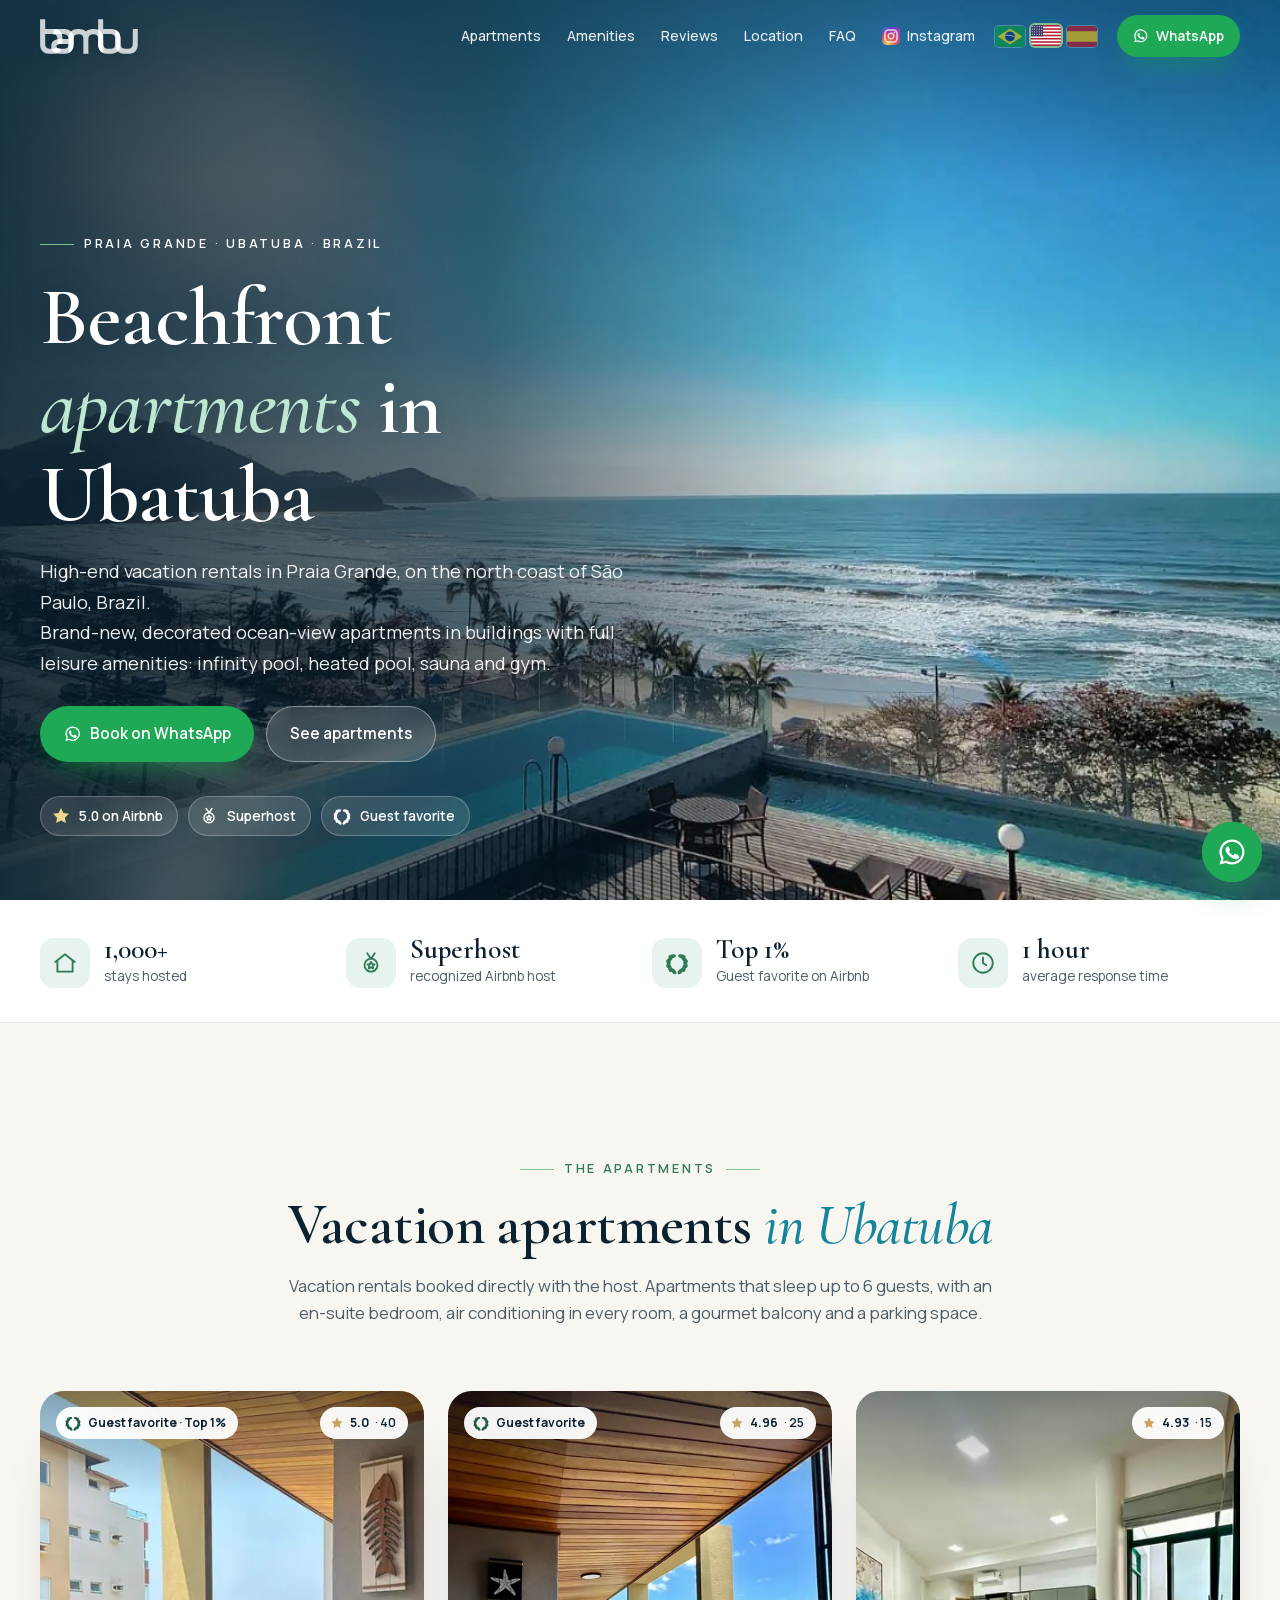
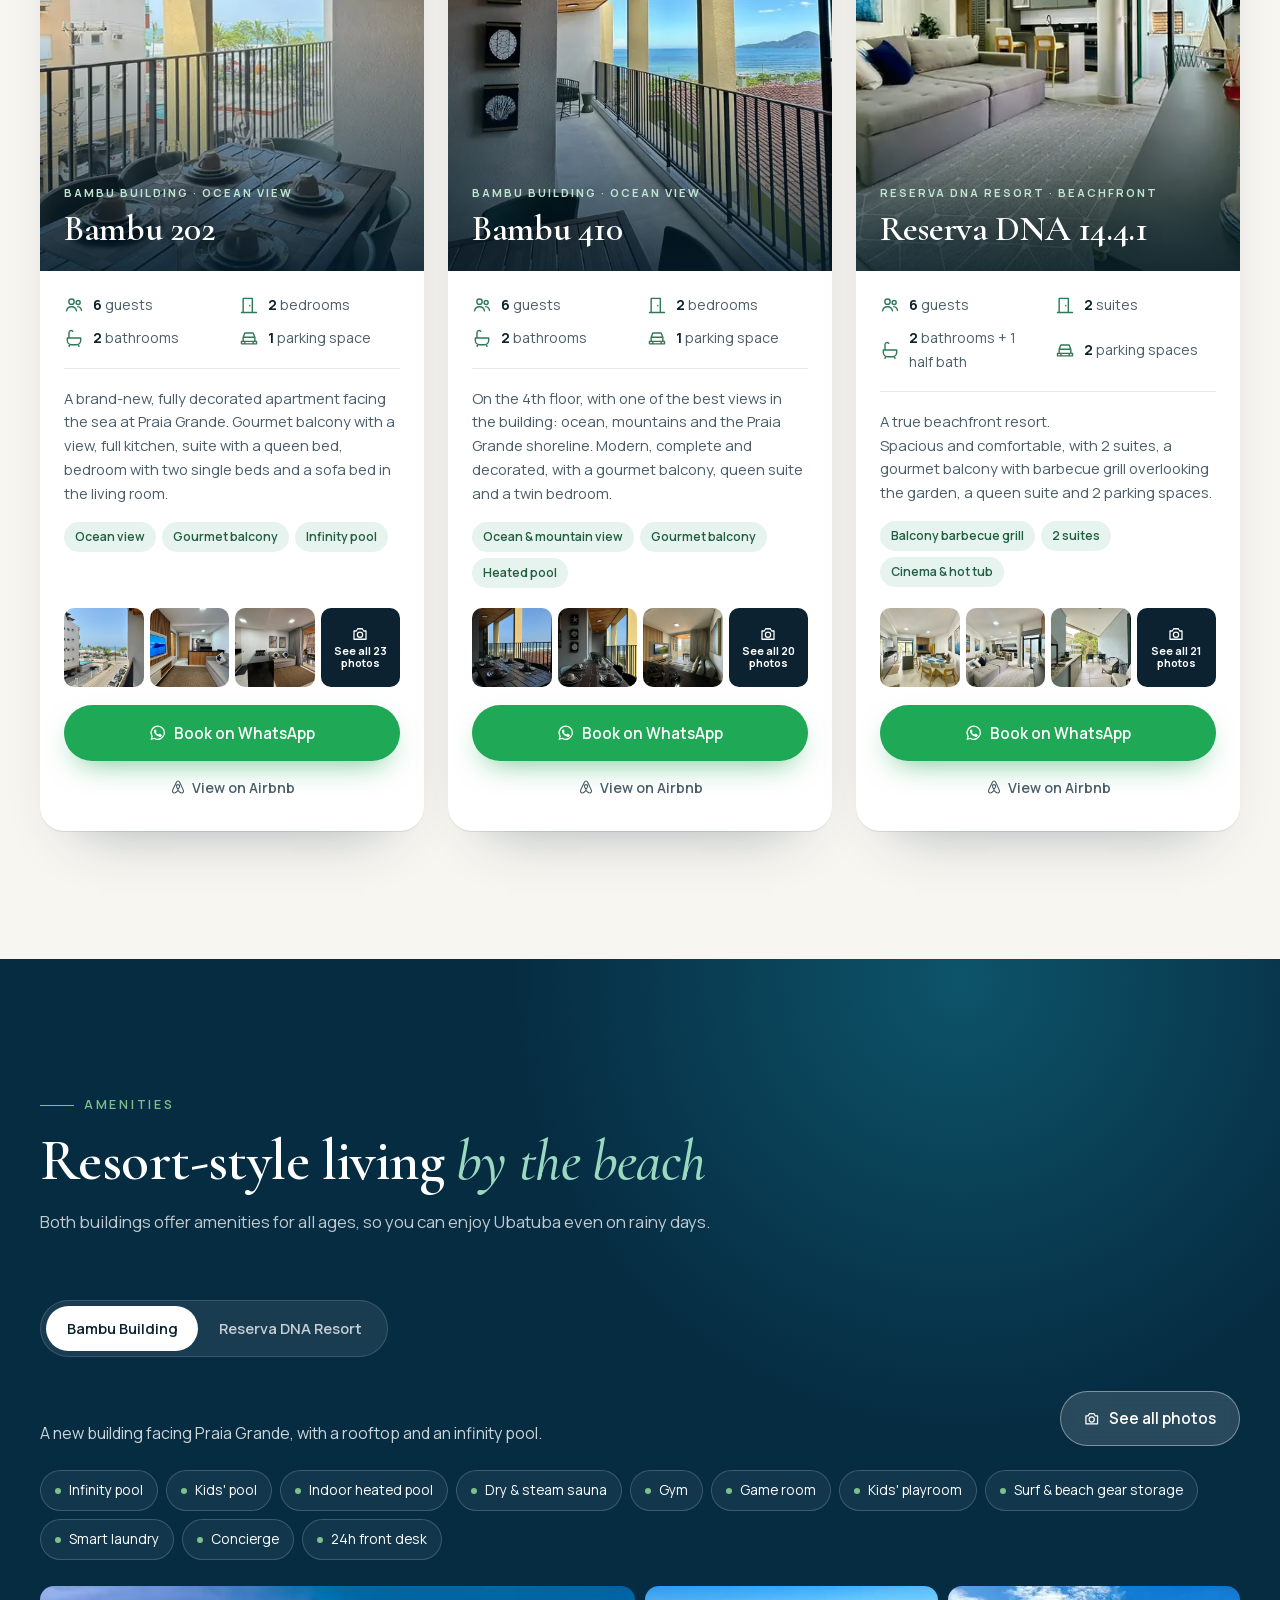
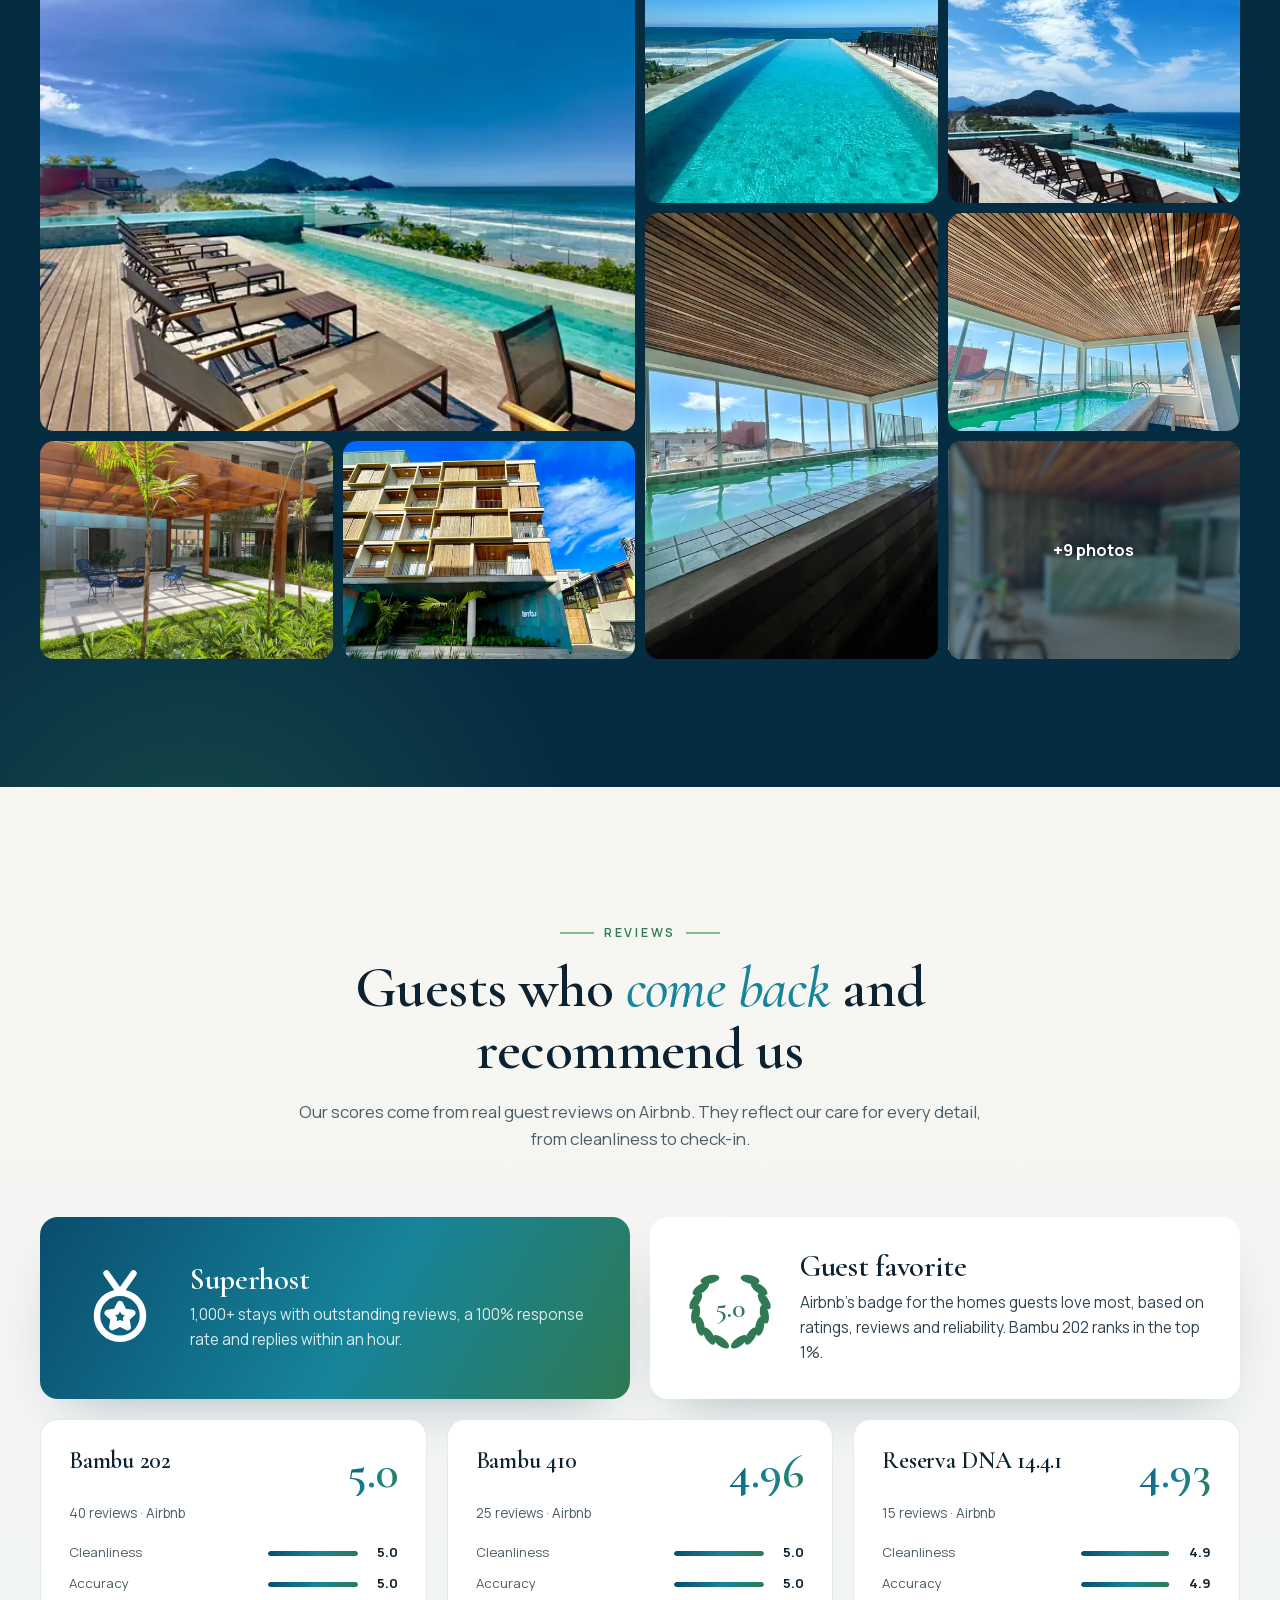
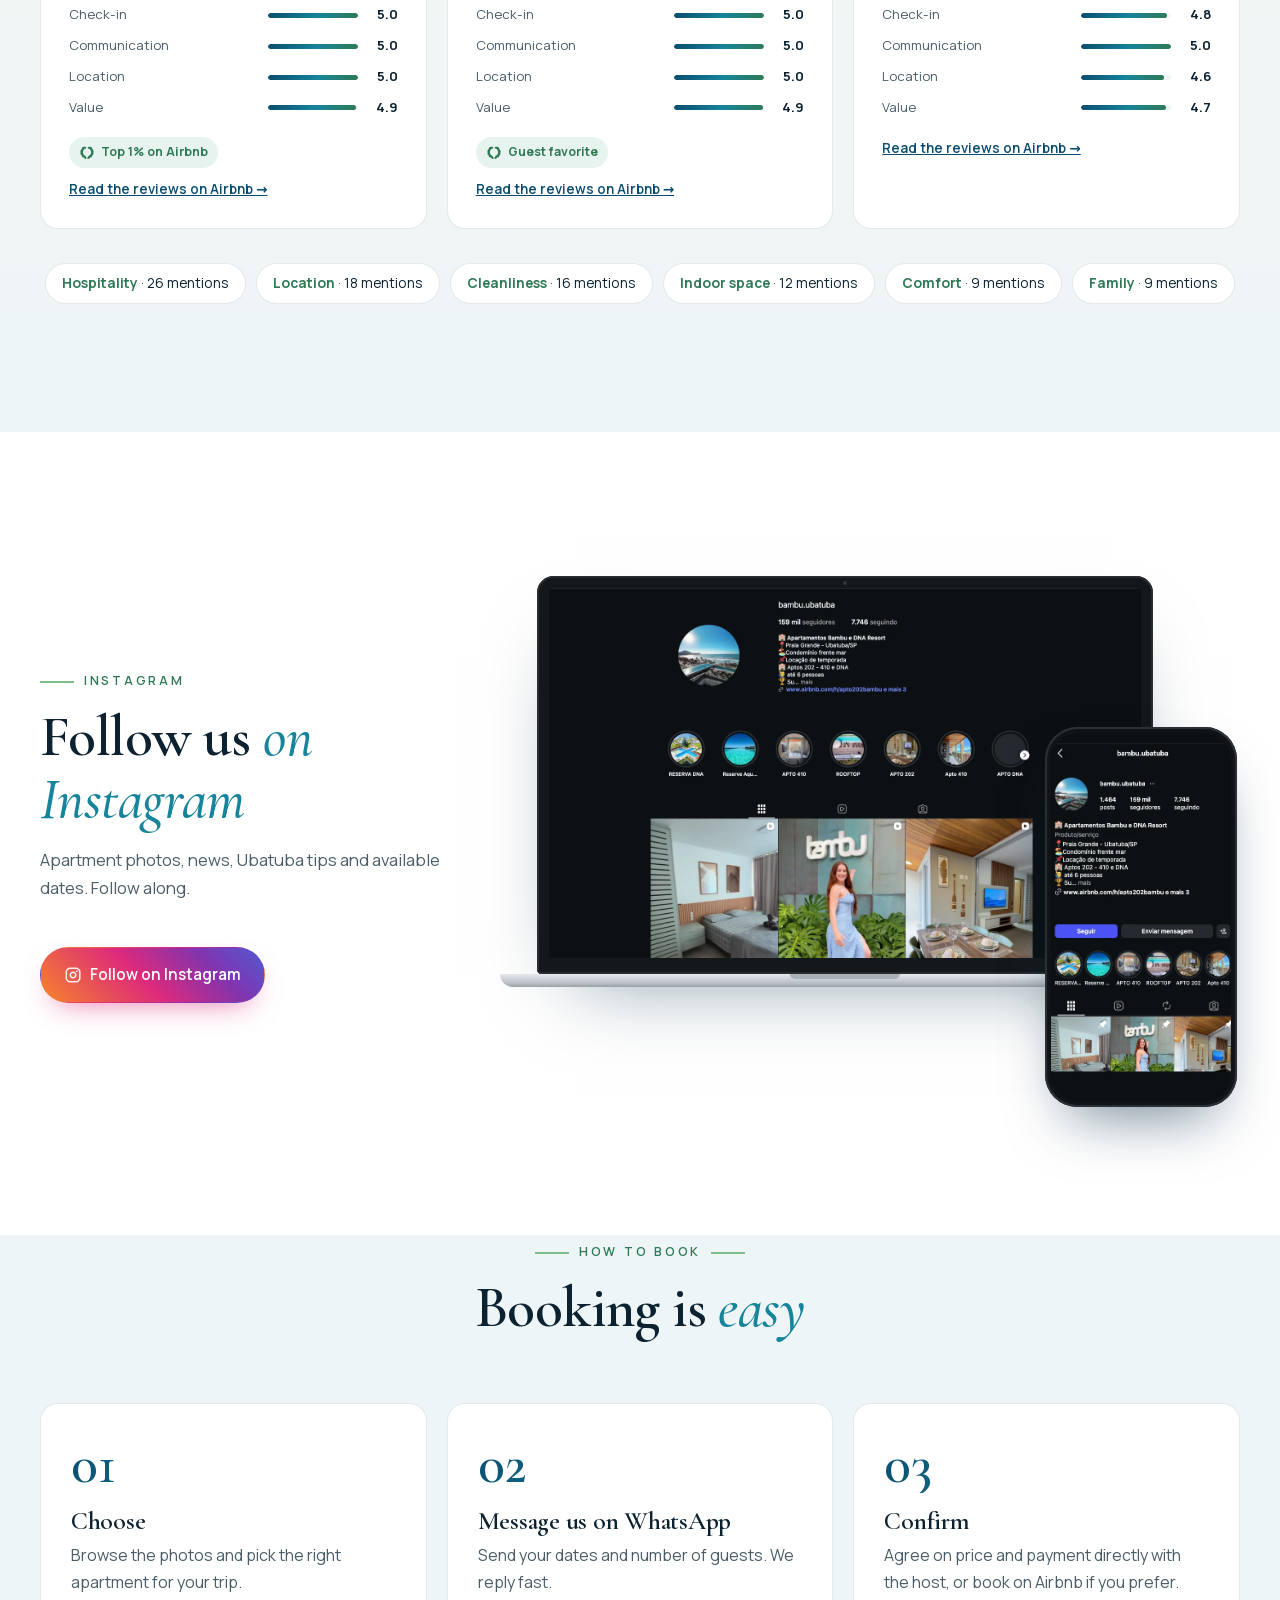
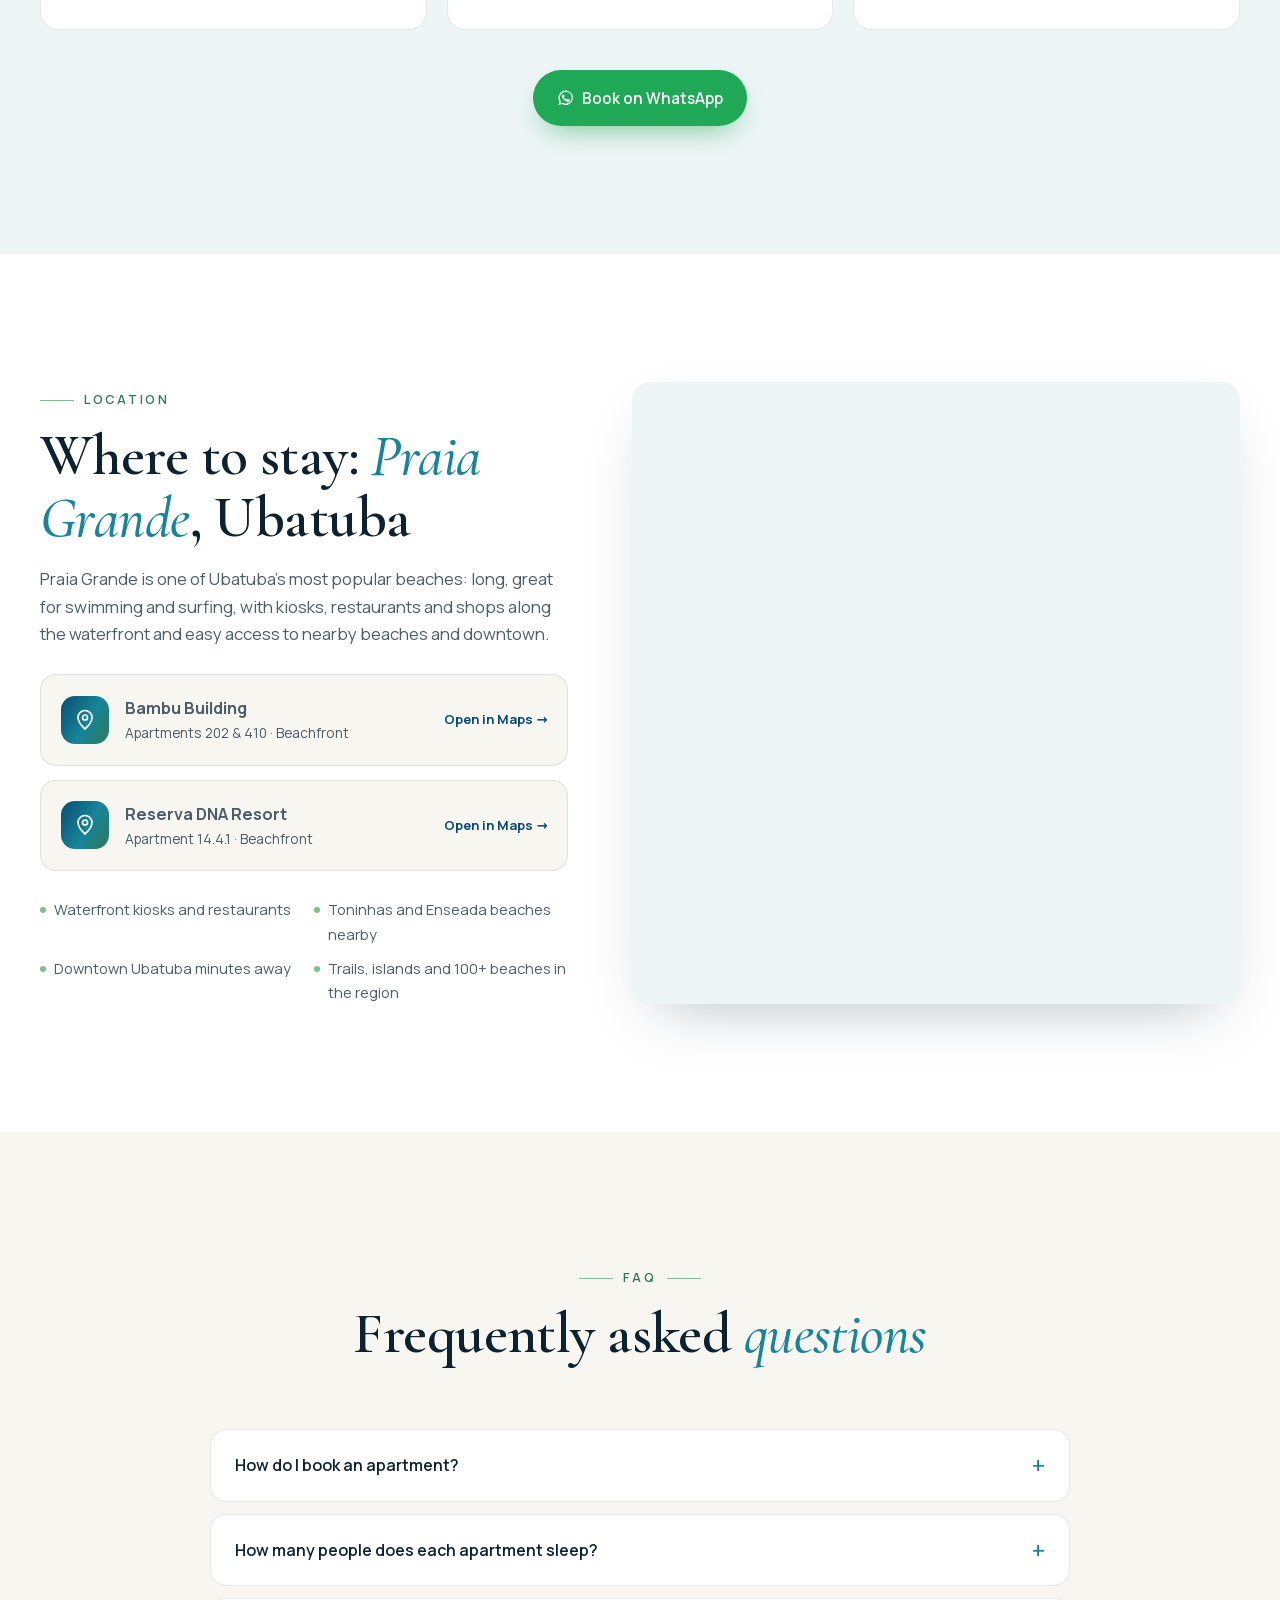
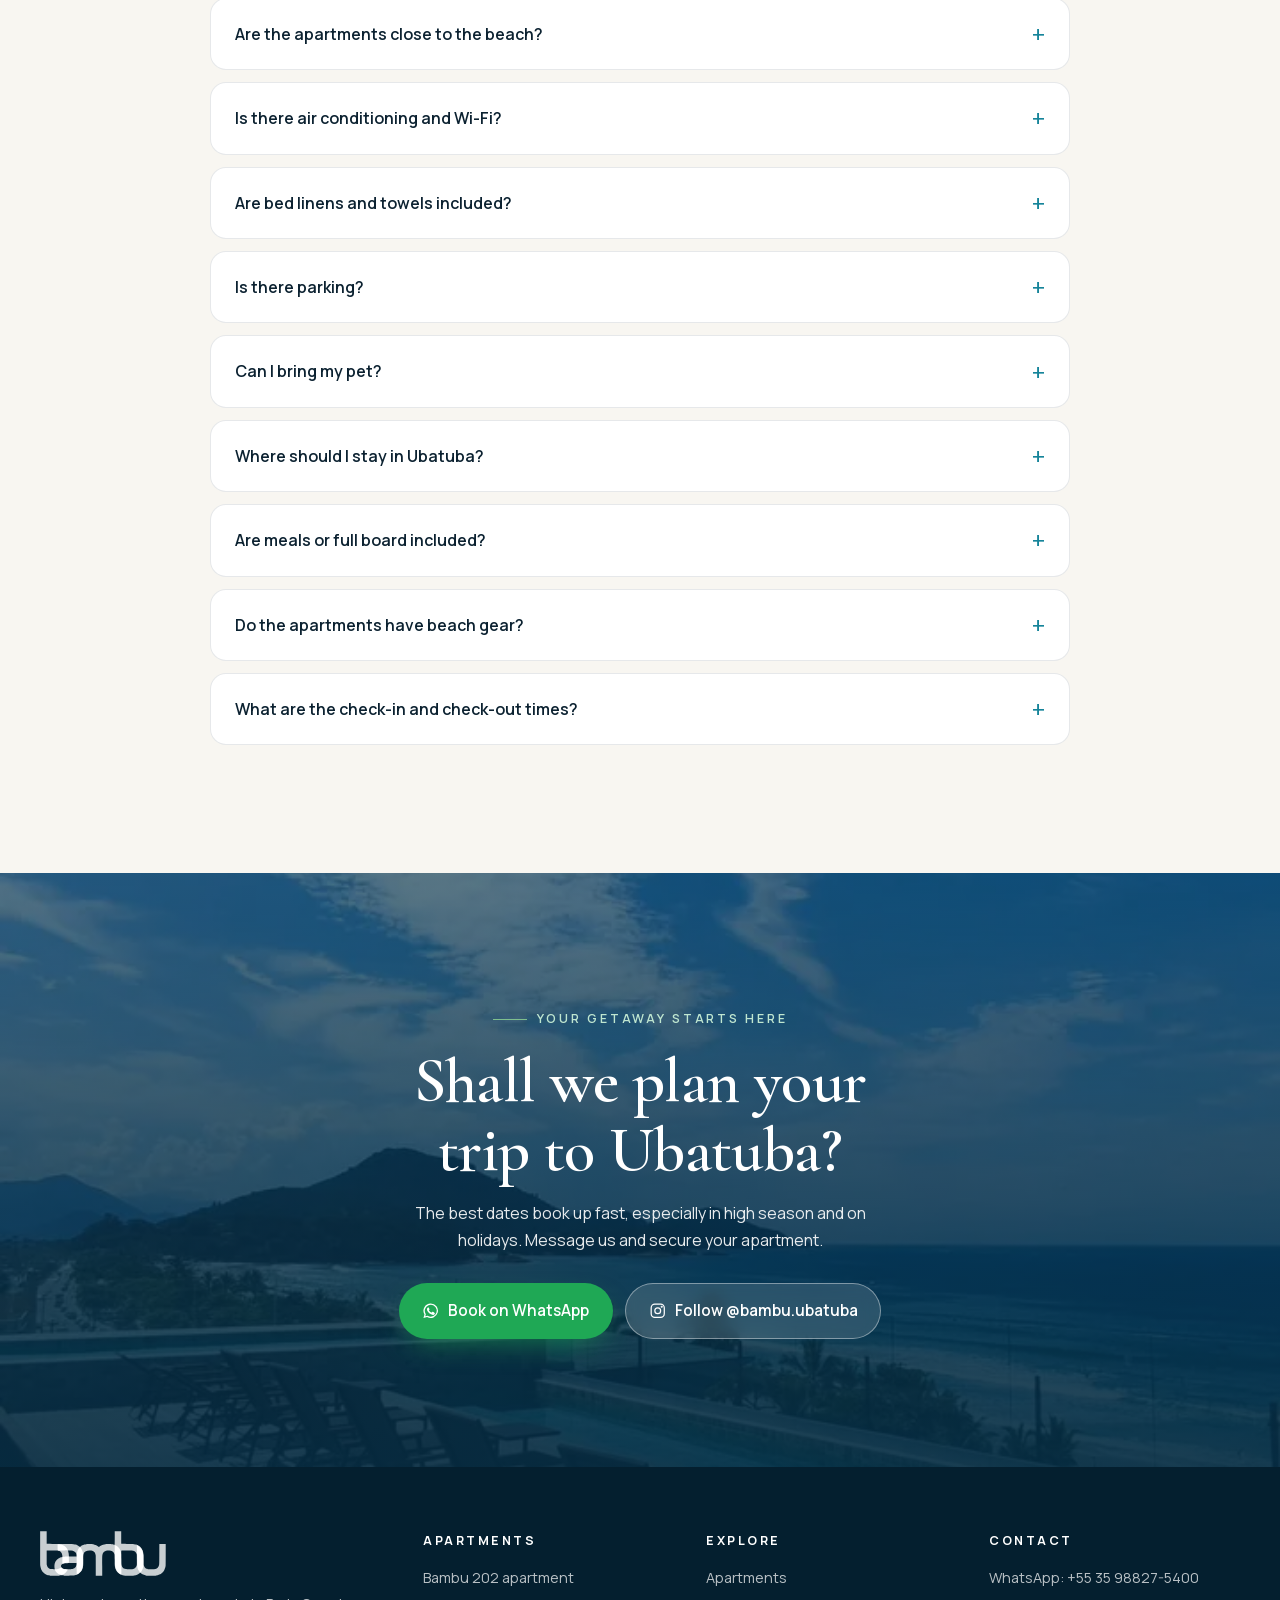
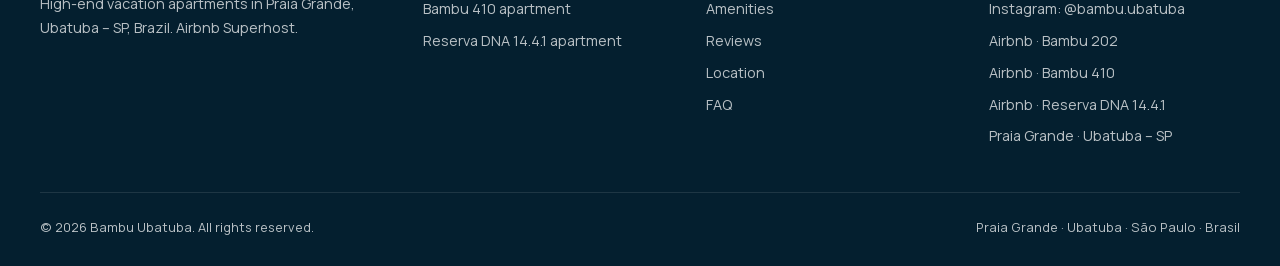
==== commit 12ad94fb: "Ajustes do cliente: ícone do Instagram, FAQs, banheiros do DNA e textos - Ícone oficial colorido do " ====
--- a/site/en/index.html
+++ b/site/en/index.html
@@ -22,15 +22,15 @@
 <link rel="preload" href="../fonts/manrope.woff2" as="font" type="font/woff2" crossorigin>
 <link rel="preload" as="image" href="../img/hero/bambu-ubatuba-vista-mar-wide.webp" media="(min-aspect-ratio: 1/1)" fetchpriority="high">
 <link rel="preload" as="image" imagesrcset="../img/hero/bambu-ubatuba-vista-mar-640.webp 640w, ../img/hero/bambu-ubatuba-vista-mar-960.webp 960w, ../img/hero/bambu-ubatuba-vista-mar-1200.webp 1200w" imagesizes="100vw" media="(max-aspect-ratio: 1/1)" fetchpriority="high">
-<style>@font-face{font-family:"Cormorant";src:url(../fonts/cormorant.woff2) format("woff2");font-weight:500 600;font-style:normal;font-display:swap}@font-face{font-family:"Cormorant";src:url(../fonts/cormorant-italic.woff2) format("woff2");font-weight:500;font-style:italic;font-display:swap}@font-face{font-family:"Manrope";src:url(../fonts/manrope.woff2) format("woff2");font-weight:400 700;font-style:normal;font-display:swap}:root{--ink:#0c2231;--ink-soft:#4a5d68;--ocean-deep:#062c42;--ocean:#0a4c6e;--sea:#16849a;--bamboo:#2f7a55;--leaf:#7fbf8e;--mint:#e7f3ee;--mist:#eef5f7;--sand:#f8f6f1;--white:#fff;--line:rgba(12,34,49,.1);--gold:#c9a45c;--grad:linear-gradient(120deg,var(--ocean) 0%,var(--sea) 55%,var(--bamboo) 100%);--serif:"Cormorant","Cormorant Garamond",Georgia,"Times New Roman",serif;--sans:"Manrope",system-ui,-apple-system,"Segoe UI",Roboto,sans-serif;--r:18px;--shadow:0 24px 60px -28px rgba(6,44,66,.35);--wrap:1200px}*,*::before,*::after{box-sizing:border-box}html{scroll-behavior:smooth;-webkit-text-size-adjust:100%}body{margin:0;font-family:var(--sans);font-size:16px;line-height:1.65;color:var(--ink);background:var(--sand);-webkit-font-smoothing:antialiased;overflow-x:hidden}img{max-width:100%;height:auto;display:block}a{color:inherit}button{font:inherit;color:inherit;cursor:pointer}h1,h2,h3{font-family:var(--serif);font-weight:600;line-height:1.08;margin:0;letter-spacing:-.01em}p{margin:0 0 1em}.wrap{width:min(100% - 32px,var(--wrap));margin-inline:auto}.sr-only{position:absolute;width:1px;height:1px;overflow:hidden;clip:rect(0 0 0 0);white-space:nowrap}.skip{position:absolute;left:-999px;top:8px;background:#fff;padding:8px 14px;border-radius:8px;z-index:100}.skip:focus{left:8px}:focus-visible{outline:2px solid var(--sea);outline-offset:3px}section{scroll-margin-top:72px}.btn{display:inline-flex;align-items:center;justify-content:center;gap:.55em;padding:.95em 1.5em;border-radius:999px;font-weight:600;font-size:.95rem;text-decoration:none;border:1px solid transparent;transition:transform .2s,box-shadow .2s,background .2s,color .2s;white-space:nowrap}.btn svg{width:1.15em;height:1.15em;flex:none}.btn:hover{transform:translateY(-2px)}.btn-wa{background:#1fa855;color:#fff;box-shadow:0 12px 30px -12px rgba(31,168,85,.7)}.btn-wa:hover{background:#178f47}.btn-light{background:rgba(255,255,255,.14);color:#fff;border-color:rgba(255,255,255,.4);backdrop-filter:blur(8px)}.btn-light:hover{background:#fff;color:var(--ink)}.btn-line{background:transparent;color:var(--ink);border-color:var(--line)}.btn-line:hover{border-color:var(--ink)}.btn-dark{background:var(--ink);color:#fff}.hdr{position:fixed;inset:0 0 auto;z-index:50;color:#fff;transition:background .35s,box-shadow .35s,color .35s}.hdr.solid{background:rgba(255,255,255,.94);backdrop-filter:saturate(1.4) blur(14px);color:var(--ink);box-shadow:0 1px 0 var(--line)}.hdr-in{display:flex;align-items:center;gap:20px;height:72px}.logo{display:flex;align-items:center;gap:10px;text-decoration:none;margin-right:auto}.logo svg{width:34px;height:34px}.logo b{display:block;font-family:var(--serif);font-size:1.65rem;font-weight:600;line-height:1}.logo small{display:block;font-size:.62rem;letter-spacing:.34em;font-weight:600;opacity:.85;margin-top:3px}.nav{display:flex;gap:26px}.nav a{text-decoration:none;font-size:.9rem;font-weight:500;opacity:.9;position:relative}.nav a::after{content:"";position:absolute;left:0;right:0;bottom:-6px;height:1.5px;background:currentColor;transform:scaleX(0);transition:transform .25s;transform-origin:left}.nav a:hover::after{transform:scaleX(1)}.langs{display:flex;gap:6px;align-items:center}.langs a{display:block;width:30px;height:21px;border-radius:4px;overflow:hidden;opacity:.6;transition:opacity .2s,transform .2s;box-shadow:0 0 0 1px rgba(255,255,255,.4)}.hdr.solid .langs a{box-shadow:0 0 0 1px var(--line)}.langs a:hover,.langs a[aria-current]{opacity:1;transform:translateY(-1px)}.langs a[aria-current]{box-shadow:0 0 0 2px var(--leaf)}.langs svg{width:100%;height:100%;display:block}.hdr .btn-wa{padding:.65em 1.1em;font-size:.85rem}.burger{display:none;background:none;border:0;padding:8px;margin-right:-8px}.burger span{display:block;width:22px;height:2px;background:currentColor;margin:5px 0;border-radius:2px;transition:transform .3s,opacity .3s}.nav-open .burger span:nth-child(1){transform:translateY(7px) rotate(45deg)}.nav-open .burger span:nth-child(2){opacity:0}.nav-open .burger span:nth-child(3){transform:translateY(-7px) rotate(-45deg)}.logo img{display:block;height:35px;width:auto}.logo .logo-c{display:none}.hdr.solid .logo .logo-w{display:none}.hdr.solid .logo .logo-c{display:block}.ftr .logo img{height:45px}.nav-ig{display:inline-flex;align-items:center;gap:7px}.nav-ig img{width:17px;height:17px}.hdr-ig{display:none;width:40px;height:40px;place-items:center;border-radius:50%;transition:opacity .2s}.hdr-ig:hover{opacity:.8}.hdr-ig img{width:26px;height:26px}.hdr.solid .nav-ig img,.hdr.solid .hdr-ig img,.nav-open .nav-ig img{filter:brightness(0);opacity:.82}.hero{position:relative;min-height:100vh;min-height:100svh;display:flex;align-items:flex-end;color:#fff;overflow:hidden;background:var(--ocean-deep)}.hero picture,.hero picture img{position:absolute;inset:0;width:100%;height:100%;object-fit:cover}.hero picture img{object-position:50% 62%;animation:zoom 18s ease-out both}@keyframes zoom{from{transform:scale(1.08)}to{transform:scale(1)}}.hero::after{content:"";position:absolute;inset:0;background:linear-gradient(180deg,rgba(4,28,42,.5) 0%,rgba(4,28,42,.18) 14%,rgba(4,28,42,.5) 32%,rgba(4,28,42,.76) 55%,rgba(4,24,36,.94) 100%)}@media (max-aspect-ratio:1/1){.hero h1{text-shadow:0 2px 18px rgba(2,18,28,.55)}.hero h1 em{color:#e3f7ec}.hero p.lead{opacity:1;text-shadow:0 1px 12px rgba(2,18,28,.6)}.hero .eyebrow{text-shadow:0 1px 10px rgba(2,18,28,.6)}.hero .chip{background:rgba(4,28,42,.45)}}@media (min-aspect-ratio:1/1){.hero::after{background:linear-gradient(180deg,rgba(6,44,66,.45) 0%,rgba(6,44,66,0) 20%),linear-gradient(90deg,rgba(4,28,42,.86) 0%,rgba(4,28,42,.6) 38%,rgba(4,28,42,0) 70%)}.hero-in{padding-bottom:88px}}.hero-in{position:relative;z-index:1;padding:140px 0 64px}.eyebrow{display:inline-flex;align-items:center;gap:10px;font-size:.78rem;font-weight:600;letter-spacing:.22em;text-transform:uppercase}.eyebrow::before{content:"";width:34px;height:1.5px;background:var(--leaf)}.hero h1{font-size:clamp(2.6rem,6.4vw,5.4rem);max-width:13ch;margin:18px 0 18px;text-shadow:0 2px 30px rgba(0,0,0,.25)}.hero h1 em{font-style:italic;font-weight:500;color:#bfe6d0}.hero p.lead{font-size:clamp(1rem,1.5vw,1.15rem);max-width:56ch;opacity:.92}.hero-cta{display:flex;flex-wrap:wrap;gap:12px;margin:28px 0 34px}.chips{list-style:none;padding:0;margin:0;display:flex;flex-wrap:wrap;gap:10px}.chip{display:inline-flex;align-items:center;gap:8px;padding:8px 14px 8px 10px;border-radius:999px;background:rgba(255,255,255,.12);border:1px solid rgba(255,255,255,.25);backdrop-filter:blur(10px);font-size:.84rem;font-weight:600}.chip svg{width:20px;height:20px;flex:none}.trust{background:#fff;border-bottom:1px solid var(--line)}.trust ul{list-style:none;margin:0;padding:34px 0;display:grid;grid-template-columns:repeat(4,1fr);gap:24px}.trust li{display:flex;align-items:center;gap:14px}.trust .ic{width:50px;height:50px;border-radius:14px;display:grid;place-items:center;background:var(--mint);color:var(--bamboo);flex:none}.trust .ic svg{width:26px;height:26px}.trust strong{display:block;font-family:var(--serif);font-size:1.7rem;line-height:1}.trust span{font-size:.85rem;color:var(--ink-soft);line-height:1.35;display:block;margin-top:4px}.sec{padding:clamp(72px,10vw,128px) 0}.sec-head{max-width:720px;margin-bottom:clamp(40px,6vw,64px)}.sec-head.center{text-align:center;margin-inline:auto}.sec-head .eyebrow{color:var(--bamboo)}.sec-head h2{font-size:clamp(2.2rem,4.6vw,3.6rem);margin:14px 0 16px}.sec-head h2 em{font-style:italic;font-weight:500;color:var(--sea)}.sec-head p{color:var(--ink-soft);font-size:1.05rem}.center .eyebrow::after{content:"";width:34px;height:1.5px;background:var(--leaf)}.apts{display:grid;grid-template-columns:repeat(3,1fr);gap:24px;align-items:stretch}.apt{display:flex;flex-direction:column;background:#fff;border-radius:24px;overflow:hidden;box-shadow:0 1px 0 var(--line),0 30px 60px -40px rgba(6,44,66,.45);transition:transform .4s cubic-bezier(.2,.7,.2,1),box-shadow .4s}.apt:hover{transform:translateY(-6px);box-shadow:0 1px 0 var(--line),0 40px 70px -40px rgba(6,44,66,.55)}.apt-cover{position:relative;aspect-ratio:4/5;overflow:hidden;background:var(--mist)}.apt-img{position:absolute;inset:0;padding:0;border:0;background:none;display:block;width:100%}.apt-img img{width:100%;height:100%;object-fit:cover;transition:transform 1.1s cubic-bezier(.2,.7,.2,1)}.apt:hover .apt-img img{transform:scale(1.06)}.apt-cover::after{content:"";position:absolute;inset:0;background:linear-gradient(180deg,rgba(4,28,42,.35) 0%,rgba(4,28,42,0) 22%,rgba(4,28,42,0) 50%,rgba(4,28,42,.85) 100%);pointer-events:none}.apt-top{position:absolute;left:16px;right:16px;top:16px;z-index:1;display:flex;justify-content:space-between;align-items:center;gap:8px;pointer-events:none}.apt-fav,.apt-rate{white-space:nowrap;display:inline-flex;align-items:center;gap:6px;background:rgba(255,255,255,.95);color:var(--ink);padding:6px 12px 6px 8px;border-radius:999px;font-size:.76rem;font-weight:700;backdrop-filter:blur(6px)}.apt-rate{margin-left:auto;padding-left:10px;font-weight:600}.apt-rate svg{width:14px;height:14px;color:var(--gold)}.apt-cap{position:absolute;left:24px;right:24px;bottom:22px;z-index:1;color:#fff;pointer-events:none}.apt-cap .tag{color:#bfe6d0}.tag{font-size:.7rem;font-weight:700;letter-spacing:.18em;text-transform:uppercase;color:var(--sea)}.apt h3{font-size:clamp(2rem,2.8vw,2.5rem);margin-top:6px;text-shadow:0 2px 20px rgba(0,0,0,.3)}.apt-body{display:flex;flex-direction:column;flex:1;padding:22px 24px 24px}.specs{list-style:none;padding:0 0 18px;margin:0 0 18px;display:grid;grid-template-columns:1fr 1fr;gap:10px 14px;border-bottom:1px solid var(--line)}.specs li{display:flex;align-items:center;gap:9px;font-size:.88rem;color:var(--ink-soft)}.specs svg{width:20px;height:20px;color:var(--bamboo);flex:none}.specs b{color:var(--ink)}.apt-desc{color:var(--ink-soft);font-size:.93rem;line-height:1.6;margin-bottom:16px}.hl{list-style:none;padding:0;margin:0 0 20px;display:flex;flex-wrap:wrap;gap:6px}.hl li{font-size:.76rem;font-weight:600;padding:5px 11px;border-radius:999px;background:var(--mint);color:#1f5e40}.apt-thumbs{display:grid;grid-template-columns:repeat(4,1fr);gap:6px;margin:auto 0 18px}.apt-thumbs button{padding:0;border:0;border-radius:10px;overflow:hidden;aspect-ratio:1;background:var(--mist)}.apt-thumbs img{width:100%;height:100%;object-fit:cover;transition:opacity .2s}.apt-thumbs button:hover img{opacity:.8}.apt-all{display:flex!important;flex-direction:column;align-items:center;justify-content:center;gap:2px;background:var(--ink)!important;color:#fff;font-size:.68rem;font-weight:700;line-height:1.15;text-align:center;padding:4px!important}.apt-all svg{width:18px;height:18px}.apt-cta{display:flex;flex-direction:column;align-items:center;gap:6px}.apt-cta .btn{width:100%}.apt-link{display:inline-flex;align-items:center;gap:6px;font-size:.88rem;font-weight:600;color:var(--ink-soft);text-decoration:none;padding:.6em .2em}.apt-link svg{width:16px;height:16px}.apt-link:hover{color:var(--ink)}.leisure{background:var(--ocean-deep);color:#fff;position:relative;overflow:hidden}.leisure::before{content:"";position:absolute;inset:-30% -10% auto auto;width:70vw;height:70vw;background:radial-gradient(closest-side,rgba(22,132,154,.45),transparent);pointer-events:none}.leisure::after{content:"";position:absolute;inset:auto auto -35% -15%;width:60vw;height:60vw;background:radial-gradient(closest-side,rgba(47,122,85,.4),transparent);pointer-events:none}.leisure .wrap{position:relative;z-index:1}.leisure .sec-head .eyebrow{color:var(--leaf)}.leisure .sec-head p{color:rgba(255,255,255,.75)}.leisure .sec-head h2 em{color:#9ad9c0}.tabs{display:inline-flex;padding:5px;border-radius:999px;background:rgba(255,255,255,.08);border:1px solid rgba(255,255,255,.14);margin-bottom:34px;flex-wrap:wrap}.tabs button{background:none;border:0;padding:.7em 1.4em;border-radius:999px;font-weight:600;font-size:.92rem;color:rgba(255,255,255,.75)}.tabs button[aria-selected=true]{background:#fff;color:var(--ink)}.panel[hidden]{display:none}.panel-top{display:flex;justify-content:space-between;align-items:flex-end;gap:24px;flex-wrap:wrap;margin-bottom:24px}.panel-top p{max-width:60ch;color:rgba(255,255,255,.8);margin:0}.amen{list-style:none;padding:0;margin:0 0 26px;display:flex;flex-wrap:wrap;gap:8px}.amen li{display:flex;align-items:center;gap:8px;font-size:.86rem;padding:8px 14px;border-radius:999px;border:1px solid rgba(255,255,255,.18);background:rgba(255,255,255,.05)}.amen li::before{content:"";width:6px;height:6px;border-radius:50%;background:var(--leaf)}.bento{display:grid;grid-template-columns:repeat(4,1fr);grid-auto-rows:clamp(140px,17vw,230px);gap:10px}.bento button{padding:0;border:0;border-radius:14px;overflow:hidden;background:rgba(255,255,255,.06);position:relative}.bento button:nth-child(1){grid-column:span 2;grid-row:span 2}.bento button:nth-child(4){grid-row:span 2}.bento img{width:100%;height:100%;object-fit:cover;transition:transform .8s cubic-bezier(.2,.7,.2,1)}.bento button:hover img{transform:scale(1.06)}.bento .count{position:absolute;inset:0;display:grid;place-items:center;background:rgba(6,44,66,.6);font-weight:700;font-size:1.05rem;backdrop-filter:blur(2px)}.reviews{background:linear-gradient(180deg,var(--sand),var(--mist))}.rev-top{display:grid;grid-template-columns:1fr 1fr;gap:20px;margin-bottom:20px}.award{border-radius:var(--r);padding:34px;display:flex;gap:24px;align-items:center;background:#fff;box-shadow:var(--shadow)}.award.dark{background:var(--grad);color:#fff}.award svg.big{width:92px;height:92px;flex:none}.award h3{font-size:1.9rem;margin-bottom:6px}.award p{margin:0;font-size:.95rem;opacity:.85}.scores{display:grid;grid-template-columns:repeat(3,1fr);gap:20px}.score{background:#fff;border-radius:var(--r);padding:28px;border:1px solid var(--line)}.score header{display:flex;justify-content:space-between;align-items:flex-start;gap:12px;margin-bottom:6px}.score h3{font-size:1.5rem}.score .big{font-family:var(--serif);font-size:3rem;line-height:1;font-weight:600;background:var(--grad);-webkit-background-clip:text;background-clip:text;color:transparent}.score .sub{font-size:.85rem;color:var(--ink-soft);margin-bottom:18px}.bars{list-style:none;padding:0;margin:0 0 18px;display:grid;gap:9px}.bars li{display:grid;grid-template-columns:1fr 90px 30px;gap:10px;align-items:center;font-size:.83rem;color:var(--ink-soft)}.bars i{display:block;height:5px;border-radius:5px;background:var(--mist);overflow:hidden}.bars i::before{content:"";display:block;height:100%;width:var(--v);background:var(--grad);border-radius:5px}.bars b{color:var(--ink);text-align:right}.score .fav{display:inline-flex;align-items:center;gap:6px;font-size:.78rem;font-weight:700;color:var(--bamboo);background:var(--mint);padding:5px 10px;border-radius:999px}.score .fav svg{width:16px;height:16px}.score a{font-size:.85rem;font-weight:600;color:var(--ocean)}.quotes{display:grid;grid-template-columns:repeat(3,1fr);gap:20px;margin-top:20px}.quote{background:#fff;border-radius:var(--r);padding:30px;border:1px solid var(--line);display:flex;flex-direction:column}.quote .stars{display:flex;gap:2px;color:var(--gold);margin-bottom:14px}.quote .stars svg{width:16px;height:16px}.quote blockquote{margin:0 0 18px;font-family:var(--serif);font-size:1.3rem;line-height:1.35;font-style:italic;flex:1}.quote figcaption{font-size:.85rem;color:var(--ink-soft)}.quote figcaption b{color:var(--ink);display:block}.topics{display:flex;flex-wrap:wrap;gap:10px;justify-content:center;margin-top:34px}.topics span{background:#fff;border:1px solid var(--line);padding:8px 16px;border-radius:999px;font-size:.86rem}.topics b{color:var(--bamboo)}.ig{background:#fff}.ig-grid{display:grid;grid-template-columns:minmax(0,.85fr) minmax(0,1.4fr);gap:clamp(28px,5vw,72px);align-items:center}.ig-card{background:var(--sand);border:1px solid var(--line);border-radius:22px;padding:24px;display:flex;flex-direction:column;gap:20px}.ig-prof{display:flex;align-items:center;gap:16px;min-width:0}.ig-av{width:78px;height:78px;border-radius:50%;padding:3px;background:linear-gradient(45deg,#f58529,#dd2a7b,#8134af,#515bd4);flex:none}.ig-av>span{display:grid;place-items:center;width:100%;height:100%;border-radius:50%;background:#fff;border:3px solid #fff}.ig-av img{width:78%;height:auto}.ig-prof b{display:block;font-size:1.08rem}.ig-prof small{display:block;color:var(--ink-soft);font-size:.86rem;line-height:1.4}.ig-side{display:flex;flex-direction:column;align-items:flex-start}.btn-ig{align-self:flex-start;background:linear-gradient(45deg,#f58529,#dd2a7b 45%,#8134af 75%,#515bd4);color:#fff;box-shadow:0 12px 30px -14px rgba(221,42,123,.7)}.btn-ig img{width:18px;height:18px}.ig-feed{display:grid;grid-template-columns:repeat(3,1fr);gap:8px}.ig-tile{position:relative;display:block;aspect-ratio:1;border-radius:14px;overflow:hidden;background:var(--mist)}.ig-tile .ph{width:100%;height:100%;object-fit:cover;transition:transform .8s cubic-bezier(.2,.7,.2,1)}.ig-ov{position:absolute;inset:0;display:grid;place-items:center;background:rgba(6,44,66,.45);opacity:0;transition:opacity .3s}.ig-ov img{width:34px;height:34px}.ig-tile:hover .ig-ov,.ig-tile:focus-visible .ig-ov{opacity:1}.ig-tile:hover .ph{transform:scale(1.06)}.steps{list-style:none;padding:0;margin:0;display:grid;grid-template-columns:repeat(3,1fr);gap:20px;counter-reset:s}.steps li{background:#fff;border-radius:var(--r);padding:34px 30px;border:1px solid var(--line);position:relative;counter-increment:s}.steps li::before{content:"0" counter(s);font-family:var(--serif);font-size:3.4rem;line-height:1;font-weight:600;background:var(--grad);-webkit-background-clip:text;background-clip:text;color:transparent;display:block;margin-bottom:14px}.steps h3{font-size:1.6rem;margin-bottom:8px}.steps p{color:var(--ink-soft);margin:0}.book-cta{display:flex;justify-content:center;gap:12px;flex-wrap:wrap;margin-top:40px}.loc{background:#fff}.loc-grid{display:grid;grid-template-columns:1fr 1.15fr;gap:clamp(28px,5vw,64px);align-items:stretch}.places{display:grid;gap:14px;margin:26px 0}.place{display:flex;gap:16px;align-items:center;padding:20px;border:1px solid var(--line);border-radius:16px;text-decoration:none;transition:border-color .2s,box-shadow .2s,transform .2s;background:var(--sand)}.place:hover{border-color:var(--sea);box-shadow:var(--shadow);transform:translateY(-2px)}.place .pin{width:48px;height:48px;border-radius:14px;background:var(--grad);color:#fff;display:grid;place-items:center;flex:none}.place .pin svg{width:24px;height:24px}.place b{display:block;font-size:1.02rem}.place span{display:block;font-size:.86rem;color:var(--ink-soft)}.place .go{margin-left:auto;font-size:.82rem;font-weight:700;color:var(--ocean);white-space:nowrap}.near{list-style:none;padding:0;margin:0;display:grid;grid-template-columns:1fr 1fr;gap:10px 20px;font-size:.92rem;color:var(--ink-soft)}.near li{display:flex;gap:8px;align-items:baseline}.near li::before{content:"";width:6px;height:6px;border-radius:50%;background:var(--leaf);flex:none;transform:translateY(-2px)}.map{border-radius:var(--r);overflow:hidden;min-height:420px;background:var(--mist);position:relative;box-shadow:var(--shadow)}.map iframe{position:absolute;inset:0;width:100%;height:100%;border:0}.faq-list{max-width:860px;margin:0 auto;display:grid;gap:12px}.faq-list details{background:#fff;border:1px solid var(--line);border-radius:16px;padding:0 24px;transition:box-shadow .2s}.faq-list details[open]{box-shadow:var(--shadow)}.faq-list summary{list-style:none;cursor:pointer;padding:22px 0;font-weight:600;display:flex;justify-content:space-between;gap:20px;align-items:center}.faq-list summary::-webkit-details-marker{display:none}.faq-list summary::after{content:"+";font-size:1.5rem;font-weight:400;color:var(--sea);transition:transform .25s;line-height:1}.faq-list details[open] summary::after{transform:rotate(45deg)}.faq-list details p{color:var(--ink-soft);padding-bottom:22px;margin:0}.final{position:relative;color:#fff;text-align:center;overflow:hidden;background:var(--ocean-deep)}.final img{position:absolute;inset:0;width:100%;height:100%;object-fit:cover;opacity:.55}.final::after{content:"";position:absolute;inset:0;background:linear-gradient(180deg,rgba(6,44,66,.35),rgba(6,44,66,.85))}.final .wrap{position:relative;z-index:1}.final h2{font-size:clamp(2.4rem,5vw,4rem);max-width:16ch;margin:16px auto}.final p{max-width:56ch;margin:0 auto 30px;opacity:.9}.final .eyebrow{color:#bfe6d0}.final .hero-cta{justify-content:center;margin:0}.ftr{background:#041f2f;color:rgba(255,255,255,.72);padding:64px 0 28px;font-size:.9rem}.ftr-grid{display:grid;grid-template-columns:1.4fr 1fr 1fr 1fr;gap:32px;margin-bottom:44px}.ftr .logo{color:#fff;margin-bottom:16px}.ftr h4{color:#fff;font-size:.78rem;letter-spacing:.2em;text-transform:uppercase;margin:0 0 14px}.ftr ul{list-style:none;padding:0;margin:0;display:grid;gap:8px}.ftr a{text-decoration:none}.ftr a:hover{color:#fff}.ftr-bot{border-top:1px solid rgba(255,255,255,.1);padding-top:24px;display:flex;justify-content:space-between;gap:16px;flex-wrap:wrap;font-size:.8rem}.fab{position:fixed;right:18px;bottom:18px;z-index:40;width:60px;height:60px;border-radius:50%;background:#1fa855;color:#fff;display:grid;place-items:center;box-shadow:0 14px 34px -10px rgba(31,168,85,.8);transition:transform .2s}.fab:hover{transform:scale(1.07)}.fab svg{width:30px;height:30px}.fab::before{content:"";position:absolute;inset:0;border-radius:50%;border:2px solid #1fa855;animation:ping 2.4s infinite}@keyframes ping{0%{transform:scale(1);opacity:.7}80%,100%{transform:scale(1.5);opacity:0}}.lb{position:fixed;inset:0;z-index:90;background:rgba(3,18,28,.96);display:none;flex-direction:column;color:#fff}.lb.open{display:flex}.lb-top{display:flex;justify-content:space-between;align-items:center;padding:14px 18px;font-size:.9rem}.lb-top b{font-family:var(--serif);font-size:1.3rem;font-weight:600}.lb-stage{flex:1;position:relative;display:flex;align-items:center;justify-content:center;min-height:0;padding:0 64px;touch-action:pan-y}.lb-stage img{max-width:100%;max-height:100%;object-fit:contain;border-radius:8px;user-select:none;-webkit-user-drag:none}.lb button{background:rgba(255,255,255,.1);border:0;color:#fff;width:46px;height:46px;border-radius:50%;display:grid;place-items:center;transition:background .2s}.lb button:hover{background:rgba(255,255,255,.22)}.lb button svg{width:22px;height:22px}.lb-prev,.lb-next{position:absolute;top:50%;transform:translateY(-50%)}.lb-prev{left:10px}.lb-next{right:10px}.lb-cap{text-align:center;padding:12px 18px 20px;font-size:.9rem;opacity:.85}.js .rv{opacity:0;transform:translateY(26px);transition:opacity .9s ease,transform .9s cubic-bezier(.2,.7,.2,1)}.js .rv.in{opacity:1;transform:none}@media (prefers-reduced-motion:reduce){*{animation:none!important;transition:none!important}html{scroll-behavior:auto}.js .rv{opacity:1;transform:none}}@media (max-width:1080px){.nav{display:none}.burger{display:block}.hdr-ig{display:grid}.nav-open .nav{display:flex;position:fixed;top:72px;left:0;right:0;flex-direction:column;gap:0;background:#fff;color:var(--ink);padding:8px 16px 20px;box-shadow:0 20px 40px -20px rgba(0,0,0,.3)}.nav-open .nav a{padding:14px 4px;border-bottom:1px solid var(--line);font-size:1rem}.nav-open .hdr{background:#fff;color:var(--ink)}.trust ul{grid-template-columns:repeat(2,1fr)}.scores,.quotes{grid-template-columns:1fr 1fr}.apts{display:flex;overflow-x:auto;scroll-snap-type:x mandatory;gap:16px;margin-inline:-16px;padding:6px 16px 34px;scroll-padding-inline:16px;scrollbar-width:none;-webkit-overflow-scrolling:touch}.apts::-webkit-scrollbar{display:none}.apt{flex:0 0 min(84vw,380px);scroll-snap-align:start}.apt:hover{transform:none}.ftr-grid{grid-template-columns:1fr 1fr}}@media (max-width:860px){.loc-grid,.rev-top{grid-template-columns:1fr}.steps{grid-template-columns:1fr}.ig-grid{grid-template-columns:1fr}.ig-side{align-items:center;text-align:center}.ig-side .sec-head{margin-inline:auto}.btn-ig{align-self:center}.ig-feed{gap:6px}.ig-tile{border-radius:10px}.bento{grid-template-columns:repeat(2,1fr);grid-auto-rows:150px}.bento button:nth-child(4){grid-row:span 1}.map{min-height:340px}}@media (max-width:640px){.hdr .btn-wa{display:none}.hdr-in{gap:12px}.langs a{width:26px;height:18px}.logo b{font-size:1.4rem}.logo small{letter-spacing:.26em}.hero-in{padding-bottom:40px}.hero-cta .btn{flex:1 1 100%}.trust ul{grid-template-columns:1fr 1fr;gap:20px 12px;padding:26px 0}.trust .ic{width:42px;height:42px}.trust strong{font-size:1.4rem}.specs{grid-template-columns:repeat(2,1fr)}.scores,.quotes{grid-template-columns:1fr}.award{padding:26px;flex-direction:column;align-items:flex-start;gap:16px}.near{grid-template-columns:1fr}.place .go{display:none}.ftr-grid{grid-template-columns:1fr}.lb-stage{padding:0 8px}.lb-prev,.lb-next{top:auto;bottom:-58px;transform:none}.lb-cap{padding-bottom:70px}.apt-rate .n{display:none}.apt-fav,.apt-rate{font-size:.72rem}.fab{width:56px;height:56px;right:14px;bottom:14px}}@media (max-width:380px){.langs{gap:4px}.langs a{width:22px;height:16px}.logo svg{width:28px;height:28px}}html.lenis,html.lenis body{height:auto}.lenis.lenis-smooth{scroll-behavior:auto!important}.lenis.lenis-smooth [data-lenis-prevent]{overscroll-behavior:contain}.lenis.lenis-stopped{overflow:hidden}.hdr:not(.solid) .logo-w{filter:drop-shadow(0 1px 10px rgba(2,18,28,.35))}.ig-mock{position:relative;display:block;width:100%;max-width:700px;margin-inline:auto;aspect-ratio:1.28;container-type:inline-size;text-decoration:none;color:#111;transition:transform .6s cubic-bezier(.2,.7,.2,1)}.ig-mock:hover{transform:translateY(-6px)}.lp{position:absolute;left:0;top:3%;width:88%}.lp-screen{position:relative;display:block;background:#15181b;border-radius:2.4cqw 2.4cqw .6cqw .6cqw;padding:1.7cqw 1.7cqw 2.2cqw;box-shadow:0 0 0 .25cqw #2a2f34 inset,0 40px 80px -40px rgba(6,44,66,.55)}.lp-cam{position:absolute;top:.6cqw;left:50%;width:.6cqw;height:.6cqw;border-radius:50%;background:#30363c;transform:translateX(-50%)}.lp-display{display:block;aspect-ratio:16/10;background:#fff;border-radius:.5cqw;overflow:hidden;font-size:1.12cqw;line-height:1.35;font-family:-apple-system,"Segoe UI",Roboto,Helvetica,Arial,sans-serif}.lp-base{position:relative;display:block;height:1.9cqw;width:112%;margin-left:-6%;background:linear-gradient(180deg,#e6e9ec,#b9bfc5 70%,#9aa1a8);border-radius:0 0 2.4cqw 2.4cqw;box-shadow:0 30px 40px -30px rgba(6,44,66,.6)}.lp-base::after{content:"";position:absolute;top:0;left:50%;width:16%;height:38%;transform:translateX(-50%);background:#a9b0b7;border-radius:0 0 1cqw 1cqw}.ph{position:absolute;right:0;bottom:0;width:27.5%;aspect-ratio:435/858;background:#111417;border-radius:4.6cqw;padding:.9cqw;box-shadow:0 0 0 .3cqw #2b3036 inset,0 30px 60px -24px rgba(6,44,66,.6)}.ph-display{position:relative;display:block;height:100%;background:#fff;border-radius:3.8cqw;overflow:hidden;font-size:.86cqw;line-height:1.35;font-family:-apple-system,"Segoe UI",Roboto,Helvetica,Arial,sans-serif}.ph-display::before{content:"";position:absolute;top:1.1em;left:50%;width:34%;height:2.6em;transform:translateX(-50%);background:#000;border-radius:2em;z-index:2}.m-print{width:100%;height:100%;object-fit:cover;object-position:top}.m-av{display:block;flex:none;border-radius:50%;padding:.22em;background:linear-gradient(45deg,#f58529,#dd2a7b,#8134af,#515bd4)}.m-av>span{display:grid;place-items:center;width:100%;height:100%;border-radius:50%;background:#fff;border:.25em solid #fff}.m-av img{width:78%;height:auto}.m-btn{display:inline-block;background:#0095f6;color:#fff;font-weight:600;border-radius:.55em;padding:.38em 1.1em;text-align:center}.m-btn.g{background:#efefef;color:#111}.m-bio{line-height:1.45}.m-link{color:#00376b;font-weight:600}.m-hls{display:flex}.m-hl{display:flex;flex-direction:column;align-items:center;gap:.4em;font-size:.82em;font-weight:600}.m-hlc{display:block;border-radius:50%;padding:.18em;border:.1em solid #dbdbdb}.m-hlc img{width:100%;aspect-ratio:1;height:auto;border-radius:50%;object-fit:cover}.m-tabs{display:flex;justify-content:center;border-top:1px solid #dbdbdb;color:#8e8e8e;font-weight:600;letter-spacing:.08em}.m-tabs .on{color:#111;box-shadow:0 -1px 0 #111}.m-grid{display:grid;grid-template-columns:repeat(3,1fr);gap:.25em}.m-grid img{width:100%;aspect-ratio:1;height:auto;object-fit:cover}.lp-ig{display:flex;height:100%}.lp-side{display:flex;flex-direction:column;align-items:center;gap:1.7em;width:4.6em;padding-top:1.8em;border-right:1px solid #efefef;flex:none}.lp-side i{display:block;width:1.6em;height:1.6em;border:.16em solid #262626;border-radius:.45em}.lp-side i.lg{border-radius:.5em;border-color:transparent;background:linear-gradient(45deg,#f58529,#dd2a7b,#8134af,#515bd4)}.lp-main{flex:1;min-width:0;padding:2.2em 5% 0}.m-head{display:flex;align-items:center;gap:3.4em;padding-left:4%;margin-bottom:1.8em}.m-head .m-av{width:8.6em;height:8.6em}.m-row{display:flex;align-items:center;gap:.8em;margin-bottom:.9em;font-size:1.22em}.m-row .m-btn{font-size:.72em}.m-stats{margin-bottom:.8em;font-size:1.05em}.lp-ig .m-bio{font-size:.95em}.lp-ig .m-hls{gap:2.6em;padding-left:3%;margin-bottom:1.5em}.lp-ig .m-hlc{width:5.4em}.lp-ig .m-tabs{gap:4.5em;font-size:.68em;padding:1.1em 0}.ph-ig{padding-top:3.6em}.ph-status{position:absolute;top:1.2em;left:0;right:0;display:flex;justify-content:space-between;padding:0 2.6em;font-weight:700;font-size:1.05em}.ph-ico{display:flex;gap:.3em;align-items:center}.ph-ico i{display:block;width:1em;height:.7em;background:#111;border-radius:.15em}.ph-top{padding:.6em 1.3em;font-weight:700;font-size:1.45em}.ph-top small{color:#0095f6;font-size:.7em}.ph-prof{display:flex;align-items:center;gap:2.4em;padding:.4em 1.3em .8em}.ph-prof .m-av{width:7em;height:7em}.ph-stat b{display:block;font-size:1.35em}.ph-bio{padding:0 1.3em;font-size:.95em}.ph-btns{display:grid;grid-template-columns:1fr 1fr;gap:.5em;padding:.9em 1.3em}.ph-btns .m-btn{padding:.6em 0}.ph-hls{gap:1.2em;padding:.2em 1.3em 1em}.ph-hls .m-hlc{width:5em}.ph-tabs{justify-content:space-around;font-size:1.3em;padding:.3em 0;letter-spacing:0}@media (max-width:860px){.ig-mock{max-width:560px}}.ph-display:has(.m-print)::before{display:none}.ph-display:has(.m-print){background:#0c1014}.lp-display:has(.m-print){background:#0c1014}.lp-display,.ph-display{position:relative}.lp-display .m-print,.ph-display .m-print{transition:transform .6s ease}.lp-display::after,.ph-display::after{content:"";position:absolute;inset:0;z-index:3;pointer-events:none;background:linear-gradient(115deg,transparent 32%,rgba(255,255,255,.4) 47%,transparent 62%);transform:translateX(-130%)}.lp{perspective:1700px}.ig-mock .lp-screen{transform-origin:50% 100%;transition:transform 1.3s cubic-bezier(.2,.8,.2,1) .05s,box-shadow 1s}.ig-mock .ph{transition:transform 1s cubic-bezier(.2,.8,.2,1) .4s,opacity .9s .4s}.js .ig-mock.rv:not(.in) .lp-screen{transform:rotateX(-85deg);box-shadow:0 0 0 .25cqw #2a2f34 inset}.js .ig-mock.rv:not(.in) .ph{opacity:0;transform:translateY(52px) scale(.94)}.ig-mock.in .ph{animation:ig-float 4.6s ease-in-out 1.6s infinite}.ig-mock.in .lp-display .m-print{animation:ig-kb 18s ease-in-out 1.6s infinite alternate}.ig-mock.in .lp-display::after{animation:ig-glare 1.5s cubic-bezier(.3,0,.3,1) 1s 1}.ig-mock.in .ph-display::after{animation:ig-glare 1.5s cubic-bezier(.3,0,.3,1) 1.5s 1}@keyframes ig-float{0%,100%{transform:translateY(0)}50%{transform:translateY(-13px)}}@keyframes ig-kb{0%{transform:scale(1)}100%{transform:scale(1.045)}}@keyframes ig-glare{to{transform:translateX(130%)}}@media (prefers-reduced-motion:reduce){.ig-mock .lp-screen{transform:none!important}.ig-mock .ph{opacity:1!important;transform:none!important}.lp-display::after,.ph-display::after{display:none}}</style>
-<script type="application/ld+json">[{"@context":"https://schema.org","@type":"LodgingBusiness","@id":"https://www.bambuubatuba.com.br/#business","name":"Bambu Ubatuba","url":"https://www.bambuubatuba.com.br/en/","description":"Vacation rentals in Ubatuba, Brazil: high-end ocean-view apartments in Praia Grande, in resort-style buildings with infinity pools. Airbnb Superhost with 1,000+ stays. Book on WhatsApp.","image":"https://www.bambuubatuba.com.br/img/hero/og-bambu-ubatuba.jpg","telephone":"+5535988275400","priceRange":"$$$","address":{"@type":"PostalAddress","addressLocality":"Ubatuba","addressRegion":"SP","addressCountry":"BR"},"areaServed":"Ubatuba, SP","sameAs":["https://www.instagram.com/bambu.ubatuba/","https://www.airbnb.com.br/rooms/819816502817753016","https://www.airbnb.com.br/rooms/820135919681995540","https://www.airbnb.com.br/rooms/913872230965185636"],"amenityFeature":[{"@type":"LocationFeatureSpecification","name":"Infinity pool","value":true},{"@type":"LocationFeatureSpecification","name":"Kids' pool","value":true},{"@type":"LocationFeatureSpecification","name":"Indoor heated pool","value":true},{"@type":"LocationFeatureSpecification","name":"Dry & steam sauna","value":true},{"@type":"LocationFeatureSpecification","name":"Gym","value":true},{"@type":"LocationFeatureSpecification","name":"Game room","value":true}],"containsPlace":[{"@type":"Apartment","name":"Bambu 202 apartment","url":"https://www.airbnb.com.br/rooms/819816502817753016","description":"A brand-new, fully decorated apartment facing the sea at Praia Grande. Gourmet balcony with a view, full kitchen, suite with a queen bed, bedroom with two single beds and a sofa bed in the living room.","image":["https://www.bambuubatuba.com.br/img/bambu-202/bambu-202-ubatuba-01.webp","https://www.bambuubatuba.com.br/img/bambu-202/bambu-202-ubatuba-02.webp","https://www.bambuubatuba.com.br/img/bambu-202/bambu-202-ubatuba-03.webp","https://www.bambuubatuba.com.br/img/bambu-202/bambu-202-ubatuba-04.webp","https://www.bambuubatuba.com.br/img/bambu-202/bambu-202-ubatuba-05.webp","https://www.bambuubatuba.com.br/img/bambu-202/bambu-202-ubatuba-06.webp","https://www.bambuubatuba.com.br/img/bambu-202/bambu-202-ubatuba-07.webp","https://www.bambuubatuba.com.br/img/bambu-202/bambu-202-ubatuba-08.webp"],"numberOfRooms":2,"numberOfBedrooms":2,"numberOfBathroomsTotal":2,"occupancy":{"@type":"QuantitativeValue","maxValue":6},"aggregateRating":{"@type":"AggregateRating","ratingValue":5.0,"reviewCount":40,"bestRating":5}},{"@type":"Apartment","name":"Bambu 410 apartment","url":"https://www.airbnb.com.br/rooms/820135919681995540","description":"On the 4th floor, with one of the best views in the building: ocean, mountains and the Praia Grande shoreline. Modern, complete and decorated, with a gourmet balcony, queen suite and a twin bedroom.","image":["https://www.bambuubatuba.com.br/img/bambu-410/bambu-410-ubatuba-01.webp","https://www.bambuubatuba.com.br/img/bambu-410/bambu-410-ubatuba-02.webp","https://www.bambuubatuba.com.br/img/bambu-410/bambu-410-ubatuba-03.webp","https://www.bambuubatuba.com.br/img/bambu-410/bambu-410-ubatuba-04.webp","https://www.bambuubatuba.com.br/img/bambu-410/bambu-410-ubatuba-05.webp","https://www.bambuubatuba.com.br/img/bambu-410/bambu-410-ubatuba-06.webp","https://www.bambuubatuba.com.br/img/bambu-410/bambu-410-ubatuba-07.webp","https://www.bambuubatuba.com.br/img/bambu-410/bambu-410-ubatuba-08.webp"],"numberOfRooms":2,"numberOfBedrooms":2,"numberOfBathroomsTotal":2,"occupancy":{"@type":"QuantitativeValue","maxValue":6},"aggregateRating":{"@type":"AggregateRating","ratingValue":4.96,"reviewCount":25,"bestRating":5}},{"@type":"Apartment","name":"Reserva DNA 14.4.1 apartment","url":"https://www.airbnb.com.br/rooms/913872230965185636","description":"A true beachfront resort. Spacious and comfortable, with 2 suites, a gourmet balcony with barbecue grill overlooking the garden, a queen suite and 2 parking spaces.","image":["https://www.bambuubatuba.com.br/img/reserva-dna/reserva-dna-ubatuba-01.webp","https://www.bambuubatuba.com.br/img/reserva-dna/reserva-dna-ubatuba-02.webp","https://www.bambuubatuba.com.br/img/reserva-dna/reserva-dna-ubatuba-03.webp","https://www.bambuubatuba.com.br/img/reserva-dna/reserva-dna-ubatuba-04.webp","https://www.bambuubatuba.com.br/img/reserva-dna/reserva-dna-ubatuba-05.webp","https://www.bambuubatuba.com.br/img/reserva-dna/reserva-dna-ubatuba-06.webp","https://www.bambuubatuba.com.br/img/reserva-dna/reserva-dna-ubatuba-07.webp","https://www.bambuubatuba.com.br/img/reserva-dna/reserva-dna-ubatuba-08.webp"],"numberOfRooms":2,"numberOfBedrooms":2,"numberOfBathroomsTotal":4,"occupancy":{"@type":"QuantitativeValue","maxValue":6},"petsAllowed":false,"aggregateRating":{"@type":"AggregateRating","ratingValue":4.93,"reviewCount":15,"bestRating":5}}],"inLanguage":"en"},{"@context":"https://schema.org","@type":"FAQPage","inLanguage":"en","mainEntity":[{"@type":"Question","name":"How do I book an apartment?","acceptedAnswer":{"@type":"Answer","text":"Just message us on WhatsApp with your dates and number of guests. We'll confirm availability and arrange everything directly. You can also book through Airbnb."}},{"@type":"Question","name":"How many people does each apartment sleep?","acceptedAnswer":{"@type":"Answer","text":"Up to 6 guests: a suite with a queen bed, a bedroom with two single beds and a sofa bed in the living room."}},{"@type":"Question","name":"Are the apartments close to the beach?","acceptedAnswer":{"@type":"Answer","text":"Yes. The Bambu apartments face Praia Grande with an ocean view. Reserva DNA is about 100 meters from the sand."}},{"@type":"Question","name":"Is there air conditioning and Wi-Fi?","acceptedAnswer":{"@type":"Answer","text":"Yes. Every apartment has air conditioning in all bedrooms and Wi-Fi."}},{"@type":"Question","name":"Are bed linens and towels included?","acceptedAnswer":{"@type":"Answer","text":"Bed linens, towels, toiletries and cleaning supplies are not included. Message us on WhatsApp if you have any questions."}},{"@type":"Question","name":"Is there parking?","acceptedAnswer":{"@type":"Answer","text":"Yes. The Bambu apartments have 1 parking space and Reserva DNA has 2. Very large vehicles, such as Dodge RAM pickups, do not fit."}},{"@type":"Question","name":"Can I bring my pet?","acceptedAnswer":{"@type":"Answer","text":"Pets are not allowed at Reserva DNA. For the Bambu apartments, please ask us on WhatsApp."}},{"@type":"Question","name":"Where should I stay in Ubatuba?","acceptedAnswer":{"@type":"Answer","text":"Praia Grande is one of the best areas to stay in Ubatuba: close to downtown, with waterfront kiosks, restaurants and shops, and easy access to beaches such as Toninhas and Enseada. Our apartments face the sea or are just steps away."}}]},{"@context":"https://schema.org","@type":"WebSite","name":"Bambu Ubatuba","url":"https://www.bambuubatuba.com.br/","inLanguage":"en"}]</script>
+<style>@font-face{font-family:"Cormorant";src:url(../fonts/cormorant.woff2) format("woff2");font-weight:500 600;font-style:normal;font-display:swap}@font-face{font-family:"Cormorant";src:url(../fonts/cormorant-italic.woff2) format("woff2");font-weight:500;font-style:italic;font-display:swap}@font-face{font-family:"Manrope";src:url(../fonts/manrope.woff2) format("woff2");font-weight:400 700;font-style:normal;font-display:swap}:root{--ink:#0c2231;--ink-soft:#4a5d68;--ocean-deep:#062c42;--ocean:#0a4c6e;--sea:#16849a;--bamboo:#2f7a55;--leaf:#7fbf8e;--mint:#e7f3ee;--mist:#eef5f7;--sand:#f8f6f1;--white:#fff;--line:rgba(12,34,49,.1);--gold:#c9a45c;--grad:linear-gradient(120deg,var(--ocean) 0%,var(--sea) 55%,var(--bamboo) 100%);--serif:"Cormorant","Cormorant Garamond",Georgia,"Times New Roman",serif;--sans:"Manrope",system-ui,-apple-system,"Segoe UI",Roboto,sans-serif;--r:18px;--shadow:0 24px 60px -28px rgba(6,44,66,.35);--wrap:1200px}*,*::before,*::after{box-sizing:border-box}html{scroll-behavior:smooth;-webkit-text-size-adjust:100%}body{margin:0;font-family:var(--sans);font-size:16px;line-height:1.65;color:var(--ink);background:var(--sand);-webkit-font-smoothing:antialiased;overflow-x:hidden}img{max-width:100%;height:auto;display:block}a{color:inherit}button{font:inherit;color:inherit;cursor:pointer}h1,h2,h3{font-family:var(--serif);font-weight:600;line-height:1.08;margin:0;letter-spacing:-.01em}p{margin:0 0 1em}.wrap{width:min(100% - 32px,var(--wrap));margin-inline:auto}.sr-only{position:absolute;width:1px;height:1px;overflow:hidden;clip:rect(0 0 0 0);white-space:nowrap}.skip{position:absolute;left:-999px;top:8px;background:#fff;padding:8px 14px;border-radius:8px;z-index:100}.skip:focus{left:8px}:focus-visible{outline:2px solid var(--sea);outline-offset:3px}section{scroll-margin-top:72px}.btn{display:inline-flex;align-items:center;justify-content:center;gap:.55em;padding:.95em 1.5em;border-radius:999px;font-weight:600;font-size:.95rem;text-decoration:none;border:1px solid transparent;transition:transform .2s,box-shadow .2s,background .2s,color .2s;white-space:nowrap}.btn svg{width:1.15em;height:1.15em;flex:none}.btn:hover{transform:translateY(-2px)}.btn-wa{background:#1fa855;color:#fff;box-shadow:0 12px 30px -12px rgba(31,168,85,.7)}.btn-wa:hover{background:#178f47}.btn-light{background:rgba(255,255,255,.14);color:#fff;border-color:rgba(255,255,255,.4);backdrop-filter:blur(8px)}.btn-light:hover{background:#fff;color:var(--ink)}.btn-line{background:transparent;color:var(--ink);border-color:var(--line)}.btn-line:hover{border-color:var(--ink)}.btn-dark{background:var(--ink);color:#fff}.hdr{position:fixed;inset:0 0 auto;z-index:50;color:#fff;transition:background .35s,box-shadow .35s,color .35s}.hdr.solid{background:rgba(255,255,255,.94);backdrop-filter:saturate(1.4) blur(14px);color:var(--ink);box-shadow:0 1px 0 var(--line)}.hdr-in{display:flex;align-items:center;gap:20px;height:72px}.logo{display:flex;align-items:center;gap:10px;text-decoration:none;margin-right:auto}.logo svg{width:34px;height:34px}.logo b{display:block;font-family:var(--serif);font-size:1.65rem;font-weight:600;line-height:1}.logo small{display:block;font-size:.62rem;letter-spacing:.34em;font-weight:600;opacity:.85;margin-top:3px}.nav{display:flex;gap:26px}.nav a{text-decoration:none;font-size:.9rem;font-weight:500;opacity:.9;position:relative}.nav a::after{content:"";position:absolute;left:0;right:0;bottom:-6px;height:1.5px;background:currentColor;transform:scaleX(0);transition:transform .25s;transform-origin:left}.nav a:hover::after{transform:scaleX(1)}.langs{display:flex;gap:6px;align-items:center}.langs a{display:block;width:30px;height:21px;border-radius:4px;overflow:hidden;opacity:.6;transition:opacity .2s,transform .2s;box-shadow:0 0 0 1px rgba(255,255,255,.4)}.hdr.solid .langs a{box-shadow:0 0 0 1px var(--line)}.langs a:hover,.langs a[aria-current]{opacity:1;transform:translateY(-1px)}.langs a[aria-current]{box-shadow:0 0 0 2px var(--leaf)}.langs svg{width:100%;height:100%;display:block}.hdr .btn-wa{padding:.65em 1.1em;font-size:.85rem}.burger{display:none;background:none;border:0;padding:8px;margin-right:-8px}.burger span{display:block;width:22px;height:2px;background:currentColor;margin:5px 0;border-radius:2px;transition:transform .3s,opacity .3s}.nav-open .burger span:nth-child(1){transform:translateY(7px) rotate(45deg)}.nav-open .burger span:nth-child(2){opacity:0}.nav-open .burger span:nth-child(3){transform:translateY(-7px) rotate(-45deg)}.logo img{display:block;height:35px;width:auto}.logo .logo-c{display:none}.hdr.solid .logo .logo-w{display:none}.hdr.solid .logo .logo-c{display:block}.ftr .logo img{height:45px}.nav-ig{display:inline-flex;align-items:center;gap:7px}.nav-ig img{width:18px;height:18px;border-radius:5px}.hdr-ig{display:none;width:40px;height:40px;place-items:center;border-radius:50%;transition:opacity .2s}.hdr-ig:hover{opacity:.8}.hdr-ig img{width:28px;height:28px;border-radius:8px}.hero{position:relative;min-height:100vh;min-height:100svh;display:flex;align-items:flex-end;color:#fff;overflow:hidden;background:var(--ocean-deep)}.hero picture,.hero picture img{position:absolute;inset:0;width:100%;height:100%;object-fit:cover}.hero picture img{object-position:50% 62%;animation:zoom 18s ease-out both}@keyframes zoom{from{transform:scale(1.08)}to{transform:scale(1)}}.hero::after{content:"";position:absolute;inset:0;background:linear-gradient(180deg,rgba(4,28,42,.5) 0%,rgba(4,28,42,.18) 14%,rgba(4,28,42,.5) 32%,rgba(4,28,42,.76) 55%,rgba(4,24,36,.94) 100%)}@media (max-aspect-ratio:1/1){.hero h1{text-shadow:0 2px 18px rgba(2,18,28,.55)}.hero h1 em{color:#e3f7ec}.hero p.lead{opacity:1;text-shadow:0 1px 12px rgba(2,18,28,.6)}.hero .eyebrow{text-shadow:0 1px 10px rgba(2,18,28,.6)}.hero .chip{background:rgba(4,28,42,.45)}}@media (min-aspect-ratio:1/1){.hero::after{background:linear-gradient(180deg,rgba(6,44,66,.45) 0%,rgba(6,44,66,0) 20%),linear-gradient(90deg,rgba(4,28,42,.86) 0%,rgba(4,28,42,.6) 38%,rgba(4,28,42,0) 70%)}.hero-in{padding-bottom:88px}}.hero-in{position:relative;z-index:1;padding:140px 0 64px}.eyebrow{display:inline-flex;align-items:center;gap:10px;font-size:.78rem;font-weight:600;letter-spacing:.22em;text-transform:uppercase}.eyebrow::before{content:"";width:34px;height:1.5px;background:var(--leaf)}.hero h1{font-size:clamp(2.6rem,6.4vw,5.4rem);max-width:13ch;margin:18px 0 18px;text-shadow:0 2px 30px rgba(0,0,0,.25)}.hero h1 em{font-style:italic;font-weight:500;color:#bfe6d0}.hero p.lead{font-size:clamp(1rem,1.5vw,1.15rem);max-width:56ch;opacity:.92}.hero-cta{display:flex;flex-wrap:wrap;gap:12px;margin:28px 0 34px}.chips{list-style:none;padding:0;margin:0;display:flex;flex-wrap:wrap;gap:10px}.chip{display:inline-flex;align-items:center;gap:8px;padding:8px 14px 8px 10px;border-radius:999px;background:rgba(255,255,255,.12);border:1px solid rgba(255,255,255,.25);backdrop-filter:blur(10px);font-size:.84rem;font-weight:600}.chip svg{width:20px;height:20px;flex:none}.trust{background:#fff;border-bottom:1px solid var(--line)}.trust ul{list-style:none;margin:0;padding:34px 0;display:grid;grid-template-columns:repeat(4,1fr);gap:24px}.trust li{display:flex;align-items:center;gap:14px}.trust .ic{width:50px;height:50px;border-radius:14px;display:grid;place-items:center;background:var(--mint);color:var(--bamboo);flex:none}.trust .ic svg{width:26px;height:26px}.trust strong{display:block;font-family:var(--serif);font-size:1.7rem;line-height:1}.trust span{font-size:.85rem;color:var(--ink-soft);line-height:1.35;display:block;margin-top:4px}.sec{padding:clamp(72px,10vw,128px) 0}.sec-head{max-width:720px;margin-bottom:clamp(40px,6vw,64px)}.sec-head.center{text-align:center;margin-inline:auto}.sec-head .eyebrow{color:var(--bamboo)}.sec-head h2{font-size:clamp(2.2rem,4.6vw,3.6rem);margin:14px 0 16px}.sec-head h2 em{font-style:italic;font-weight:500;color:var(--sea)}.sec-head p{color:var(--ink-soft);font-size:1.05rem}.center .eyebrow::after{content:"";width:34px;height:1.5px;background:var(--leaf)}.apts{display:grid;grid-template-columns:repeat(3,1fr);gap:24px;align-items:stretch}.apt{display:flex;flex-direction:column;background:#fff;border-radius:24px;overflow:hidden;box-shadow:0 1px 0 var(--line),0 30px 60px -40px rgba(6,44,66,.45);transition:transform .4s cubic-bezier(.2,.7,.2,1),box-shadow .4s}.apt:hover{transform:translateY(-6px);box-shadow:0 1px 0 var(--line),0 40px 70px -40px rgba(6,44,66,.55)}.apt-cover{position:relative;aspect-ratio:4/5;overflow:hidden;background:var(--mist)}.apt-img{position:absolute;inset:0;padding:0;border:0;background:none;display:block;width:100%}.apt-img img{width:100%;height:100%;object-fit:cover;transition:transform 1.1s cubic-bezier(.2,.7,.2,1)}.apt:hover .apt-img img{transform:scale(1.06)}.apt-cover::after{content:"";position:absolute;inset:0;background:linear-gradient(180deg,rgba(4,28,42,.35) 0%,rgba(4,28,42,0) 22%,rgba(4,28,42,0) 50%,rgba(4,28,42,.85) 100%);pointer-events:none}.apt-top{position:absolute;left:16px;right:16px;top:16px;z-index:1;display:flex;justify-content:space-between;align-items:center;gap:8px;pointer-events:none}.apt-fav,.apt-rate{white-space:nowrap;display:inline-flex;align-items:center;gap:6px;background:rgba(255,255,255,.95);color:var(--ink);padding:6px 12px 6px 8px;border-radius:999px;font-size:.76rem;font-weight:700;backdrop-filter:blur(6px)}.apt-rate{margin-left:auto;padding-left:10px;font-weight:600}.apt-rate svg{width:14px;height:14px;color:var(--gold)}.apt-cap{position:absolute;left:24px;right:24px;bottom:22px;z-index:1;color:#fff;pointer-events:none}.apt-cap .tag{color:#bfe6d0}.tag{font-size:.7rem;font-weight:700;letter-spacing:.18em;text-transform:uppercase;color:var(--sea)}.apt h3{font-size:clamp(2rem,2.8vw,2.5rem);margin-top:6px;text-shadow:0 2px 20px rgba(0,0,0,.3)}.apt-body{display:flex;flex-direction:column;flex:1;padding:22px 24px 24px}.specs{list-style:none;padding:0 0 18px;margin:0 0 18px;display:grid;grid-template-columns:1fr 1fr;gap:10px 14px;border-bottom:1px solid var(--line)}.specs li{display:flex;align-items:center;gap:9px;font-size:.88rem;color:var(--ink-soft)}.specs svg{width:20px;height:20px;color:var(--bamboo);flex:none}.specs b{color:var(--ink)}.apt-desc{color:var(--ink-soft);font-size:.93rem;line-height:1.6;margin-bottom:16px}.hl{list-style:none;padding:0;margin:0 0 20px;display:flex;flex-wrap:wrap;gap:6px}.hl li{font-size:.76rem;font-weight:600;padding:5px 11px;border-radius:999px;background:var(--mint);color:#1f5e40}.apt-thumbs{display:grid;grid-template-columns:repeat(4,1fr);gap:6px;margin:auto 0 18px}.apt-thumbs button{padding:0;border:0;border-radius:10px;overflow:hidden;aspect-ratio:1;background:var(--mist)}.apt-thumbs img{width:100%;height:100%;object-fit:cover;transition:opacity .2s}.apt-thumbs button:hover img{opacity:.8}.apt-all{display:flex!important;flex-direction:column;align-items:center;justify-content:center;gap:2px;background:var(--ink)!important;color:#fff;font-size:.68rem;font-weight:700;line-height:1.15;text-align:center;padding:4px!important}.apt-all svg{width:18px;height:18px}.apt-cta{display:flex;flex-direction:column;align-items:center;gap:6px}.apt-cta .btn{width:100%}.apt-link{display:inline-flex;align-items:center;gap:6px;font-size:.88rem;font-weight:600;color:var(--ink-soft);text-decoration:none;padding:.6em .2em}.apt-link svg{width:16px;height:16px}.apt-link:hover{color:var(--ink)}.leisure{background:var(--ocean-deep);color:#fff;position:relative;overflow:hidden}.leisure::before{content:"";position:absolute;inset:-30% -10% auto auto;width:70vw;height:70vw;background:radial-gradient(closest-side,rgba(22,132,154,.45),transparent);pointer-events:none}.leisure::after{content:"";position:absolute;inset:auto auto -35% -15%;width:60vw;height:60vw;background:radial-gradient(closest-side,rgba(47,122,85,.4),transparent);pointer-events:none}.leisure .wrap{position:relative;z-index:1}.leisure .sec-head .eyebrow{color:var(--leaf)}.leisure .sec-head p{color:rgba(255,255,255,.75)}.leisure .sec-head h2 em{color:#9ad9c0}.tabs{display:inline-flex;padding:5px;border-radius:999px;background:rgba(255,255,255,.08);border:1px solid rgba(255,255,255,.14);margin-bottom:34px;flex-wrap:wrap}.tabs button{background:none;border:0;padding:.7em 1.4em;border-radius:999px;font-weight:600;font-size:.92rem;color:rgba(255,255,255,.75)}.tabs button[aria-selected=true]{background:#fff;color:var(--ink)}.panel[hidden]{display:none}.panel-top{display:flex;justify-content:space-between;align-items:flex-end;gap:24px;flex-wrap:wrap;margin-bottom:24px}.panel-top p{max-width:60ch;color:rgba(255,255,255,.8);margin:0}.amen{list-style:none;padding:0;margin:0 0 26px;display:flex;flex-wrap:wrap;gap:8px}.amen li{display:flex;align-items:center;gap:8px;font-size:.86rem;padding:8px 14px;border-radius:999px;border:1px solid rgba(255,255,255,.18);background:rgba(255,255,255,.05)}.amen li::before{content:"";width:6px;height:6px;border-radius:50%;background:var(--leaf)}.bento{display:grid;grid-template-columns:repeat(4,1fr);grid-auto-rows:clamp(140px,17vw,230px);gap:10px}.bento button{padding:0;border:0;border-radius:14px;overflow:hidden;background:rgba(255,255,255,.06);position:relative}.bento button:nth-child(1){grid-column:span 2;grid-row:span 2}.bento button:nth-child(4){grid-row:span 2}.bento img{width:100%;height:100%;object-fit:cover;transition:transform .8s cubic-bezier(.2,.7,.2,1)}.bento button:hover img{transform:scale(1.06)}.bento .count{position:absolute;inset:0;display:grid;place-items:center;background:rgba(6,44,66,.6);font-weight:700;font-size:1.05rem;backdrop-filter:blur(2px)}.reviews{background:linear-gradient(180deg,var(--sand),var(--mist))}.rev-top{display:grid;grid-template-columns:1fr 1fr;gap:20px;margin-bottom:20px}.award{border-radius:var(--r);padding:34px;display:flex;gap:24px;align-items:center;background:#fff;box-shadow:var(--shadow)}.award.dark{background:var(--grad);color:#fff}.award svg.big{width:92px;height:92px;flex:none}.award h3{font-size:1.9rem;margin-bottom:6px}.award p{margin:0;font-size:.95rem;opacity:.85}.scores{display:grid;grid-template-columns:repeat(3,1fr);gap:20px}.score{background:#fff;border-radius:var(--r);padding:28px;border:1px solid var(--line)}.score header{display:flex;justify-content:space-between;align-items:flex-start;gap:12px;margin-bottom:6px}.score h3{font-size:1.5rem}.score .big{font-family:var(--serif);font-size:3rem;line-height:1;font-weight:600;background:var(--grad);-webkit-background-clip:text;background-clip:text;color:transparent}.score .sub{font-size:.85rem;color:var(--ink-soft);margin-bottom:18px}.bars{list-style:none;padding:0;margin:0 0 18px;display:grid;gap:9px}.bars li{display:grid;grid-template-columns:1fr 90px 30px;gap:10px;align-items:center;font-size:.83rem;color:var(--ink-soft)}.bars i{display:block;height:5px;border-radius:5px;background:var(--mist);overflow:hidden}.bars i::before{content:"";display:block;height:100%;width:var(--v);background:var(--grad);border-radius:5px}.bars b{color:var(--ink);text-align:right}.score .fav{display:inline-flex;align-items:center;gap:6px;font-size:.78rem;font-weight:700;color:var(--bamboo);background:var(--mint);padding:5px 10px;border-radius:999px}.score .fav svg{width:16px;height:16px}.score a{font-size:.85rem;font-weight:600;color:var(--ocean)}.quotes{display:grid;grid-template-columns:repeat(3,1fr);gap:20px;margin-top:20px}.quote{background:#fff;border-radius:var(--r);padding:30px;border:1px solid var(--line);display:flex;flex-direction:column}.quote .stars{display:flex;gap:2px;color:var(--gold);margin-bottom:14px}.quote .stars svg{width:16px;height:16px}.quote blockquote{margin:0 0 18px;font-family:var(--serif);font-size:1.3rem;line-height:1.35;font-style:italic;flex:1}.quote figcaption{font-size:.85rem;color:var(--ink-soft)}.quote figcaption b{color:var(--ink);display:block}.topics{display:flex;flex-wrap:wrap;gap:10px;justify-content:center;margin-top:34px}.topics span{background:#fff;border:1px solid var(--line);padding:8px 16px;border-radius:999px;font-size:.86rem}.topics b{color:var(--bamboo)}.ig{background:#fff}.ig-grid{display:grid;grid-template-columns:minmax(0,.85fr) minmax(0,1.4fr);gap:clamp(28px,5vw,72px);align-items:center}.ig-card{background:var(--sand);border:1px solid var(--line);border-radius:22px;padding:24px;display:flex;flex-direction:column;gap:20px}.ig-prof{display:flex;align-items:center;gap:16px;min-width:0}.ig-av{width:78px;height:78px;border-radius:50%;padding:3px;background:linear-gradient(45deg,#f58529,#dd2a7b,#8134af,#515bd4);flex:none}.ig-av>span{display:grid;place-items:center;width:100%;height:100%;border-radius:50%;background:#fff;border:3px solid #fff}.ig-av img{width:78%;height:auto}.ig-prof b{display:block;font-size:1.08rem}.ig-prof small{display:block;color:var(--ink-soft);font-size:.86rem;line-height:1.4}.ig-side{display:flex;flex-direction:column;align-items:flex-start}.btn-ig{align-self:flex-start;background:linear-gradient(45deg,#f58529,#dd2a7b 45%,#8134af 75%,#515bd4);color:#fff;box-shadow:0 12px 30px -14px rgba(221,42,123,.7)}.btn-ig img{width:18px;height:18px}.ig-feed{display:grid;grid-template-columns:repeat(3,1fr);gap:8px}.ig-tile{position:relative;display:block;aspect-ratio:1;border-radius:14px;overflow:hidden;background:var(--mist)}.ig-tile .ph{width:100%;height:100%;object-fit:cover;transition:transform .8s cubic-bezier(.2,.7,.2,1)}.ig-ov{position:absolute;inset:0;display:grid;place-items:center;background:rgba(6,44,66,.45);opacity:0;transition:opacity .3s}.ig-ov img{width:34px;height:34px}.ig-tile:hover .ig-ov,.ig-tile:focus-visible .ig-ov{opacity:1}.ig-tile:hover .ph{transform:scale(1.06)}.steps{list-style:none;padding:0;margin:0;display:grid;grid-template-columns:repeat(3,1fr);gap:20px;counter-reset:s}.steps li{background:#fff;border-radius:var(--r);padding:34px 30px;border:1px solid var(--line);position:relative;counter-increment:s}.steps li::before{content:"0" counter(s);font-family:var(--serif);font-size:3.4rem;line-height:1;font-weight:600;background:var(--grad);-webkit-background-clip:text;background-clip:text;color:transparent;display:block;margin-bottom:14px}.steps h3{font-size:1.6rem;margin-bottom:8px}.steps p{color:var(--ink-soft);margin:0}.book-cta{display:flex;justify-content:center;gap:12px;flex-wrap:wrap;margin-top:40px}.loc{background:#fff}.loc-grid{display:grid;grid-template-columns:1fr 1.15fr;gap:clamp(28px,5vw,64px);align-items:stretch}.places{display:grid;gap:14px;margin:26px 0}.place{display:flex;gap:16px;align-items:center;padding:20px;border:1px solid var(--line);border-radius:16px;text-decoration:none;transition:border-color .2s,box-shadow .2s,transform .2s;background:var(--sand)}.place:hover{border-color:var(--sea);box-shadow:var(--shadow);transform:translateY(-2px)}.place .pin{width:48px;height:48px;border-radius:14px;background:var(--grad);color:#fff;display:grid;place-items:center;flex:none}.place .pin svg{width:24px;height:24px}.place b{display:block;font-size:1.02rem}.place span{display:block;font-size:.86rem;color:var(--ink-soft)}.place .go{margin-left:auto;font-size:.82rem;font-weight:700;color:var(--ocean);white-space:nowrap}.near{list-style:none;padding:0;margin:0;display:grid;grid-template-columns:1fr 1fr;gap:10px 20px;font-size:.92rem;color:var(--ink-soft)}.near li{display:flex;gap:8px;align-items:baseline}.near li::before{content:"";width:6px;height:6px;border-radius:50%;background:var(--leaf);flex:none;transform:translateY(-2px)}.map{border-radius:var(--r);overflow:hidden;min-height:420px;background:var(--mist);position:relative;box-shadow:var(--shadow)}.map iframe{position:absolute;inset:0;width:100%;height:100%;border:0}.faq-list{max-width:860px;margin:0 auto;display:grid;gap:12px}.faq-list details{background:#fff;border:1px solid var(--line);border-radius:16px;padding:0 24px;transition:box-shadow .2s}.faq-list details[open]{box-shadow:var(--shadow)}.faq-list summary{list-style:none;cursor:pointer;padding:22px 0;font-weight:600;display:flex;justify-content:space-between;gap:20px;align-items:center}.faq-list summary::-webkit-details-marker{display:none}.faq-list summary::after{content:"+";font-size:1.5rem;font-weight:400;color:var(--sea);transition:transform .25s;line-height:1}.faq-list details[open] summary::after{transform:rotate(45deg)}.faq-list details p{color:var(--ink-soft);padding-bottom:22px;margin:0}.final{position:relative;color:#fff;text-align:center;overflow:hidden;background:var(--ocean-deep)}.final img{position:absolute;inset:0;width:100%;height:100%;object-fit:cover;opacity:.55}.final::after{content:"";position:absolute;inset:0;background:linear-gradient(180deg,rgba(6,44,66,.35),rgba(6,44,66,.85))}.final .wrap{position:relative;z-index:1}.final h2{font-size:clamp(2.4rem,5vw,4rem);max-width:16ch;margin:16px auto}.final p{max-width:56ch;margin:0 auto 30px;opacity:.9}.final .eyebrow{color:#bfe6d0}.final .hero-cta{justify-content:center;margin:0}.ftr{background:#041f2f;color:rgba(255,255,255,.72);padding:64px 0 28px;font-size:.9rem}.ftr-grid{display:grid;grid-template-columns:1.4fr 1fr 1fr 1fr;gap:32px;margin-bottom:44px}.ftr .logo{color:#fff;margin-bottom:16px}.ftr h4{color:#fff;font-size:.78rem;letter-spacing:.2em;text-transform:uppercase;margin:0 0 14px}.ftr ul{list-style:none;padding:0;margin:0;display:grid;gap:8px}.ftr a{text-decoration:none}.ftr a:hover{color:#fff}.ftr-bot{border-top:1px solid rgba(255,255,255,.1);padding-top:24px;display:flex;justify-content:space-between;gap:16px;flex-wrap:wrap;font-size:.8rem}.fab{position:fixed;right:18px;bottom:18px;z-index:40;width:60px;height:60px;border-radius:50%;background:#1fa855;color:#fff;display:grid;place-items:center;box-shadow:0 14px 34px -10px rgba(31,168,85,.8);transition:transform .2s}.fab:hover{transform:scale(1.07)}.fab svg{width:30px;height:30px}.fab::before{content:"";position:absolute;inset:0;border-radius:50%;border:2px solid #1fa855;animation:ping 2.4s infinite}@keyframes ping{0%{transform:scale(1);opacity:.7}80%,100%{transform:scale(1.5);opacity:0}}.lb{position:fixed;inset:0;z-index:90;background:rgba(3,18,28,.96);display:none;flex-direction:column;color:#fff}.lb.open{display:flex}.lb-top{display:flex;justify-content:space-between;align-items:center;padding:14px 18px;font-size:.9rem}.lb-top b{font-family:var(--serif);font-size:1.3rem;font-weight:600}.lb-stage{flex:1;position:relative;display:flex;align-items:center;justify-content:center;min-height:0;padding:0 64px;touch-action:pan-y}.lb-stage img{max-width:100%;max-height:100%;object-fit:contain;border-radius:8px;user-select:none;-webkit-user-drag:none}.lb button{background:rgba(255,255,255,.1);border:0;color:#fff;width:46px;height:46px;border-radius:50%;display:grid;place-items:center;transition:background .2s}.lb button:hover{background:rgba(255,255,255,.22)}.lb button svg{width:22px;height:22px}.lb-prev,.lb-next{position:absolute;top:50%;transform:translateY(-50%)}.lb-prev{left:10px}.lb-next{right:10px}.lb-cap{text-align:center;padding:12px 18px 20px;font-size:.9rem;opacity:.85}.js .rv{opacity:0;transform:translateY(26px);transition:opacity .9s ease,transform .9s cubic-bezier(.2,.7,.2,1)}.js .rv.in{opacity:1;transform:none}@media (prefers-reduced-motion:reduce){*{animation:none!important;transition:none!important}html{scroll-behavior:auto}.js .rv{opacity:1;transform:none}}@media (max-width:1080px){.nav{display:none}.burger{display:block}.hdr-ig{display:grid}.nav-open .nav{display:flex;position:fixed;top:72px;left:0;right:0;flex-direction:column;gap:0;background:#fff;color:var(--ink);padding:8px 16px 20px;box-shadow:0 20px 40px -20px rgba(0,0,0,.3)}.nav-open .nav a{padding:14px 4px;border-bottom:1px solid var(--line);font-size:1rem}.nav-open .hdr{background:#fff;color:var(--ink)}.trust ul{grid-template-columns:repeat(2,1fr)}.scores,.quotes{grid-template-columns:1fr 1fr}.apts{display:flex;overflow-x:auto;scroll-snap-type:x mandatory;gap:16px;margin-inline:-16px;padding:6px 16px 34px;scroll-padding-inline:16px;scrollbar-width:none;-webkit-overflow-scrolling:touch}.apts::-webkit-scrollbar{display:none}.apt{flex:0 0 min(84vw,380px);scroll-snap-align:start}.apt:hover{transform:none}.ftr-grid{grid-template-columns:1fr 1fr}}@media (max-width:860px){.loc-grid,.rev-top{grid-template-columns:1fr}.steps{grid-template-columns:1fr}.ig-grid{grid-template-columns:1fr}.ig-side{align-items:center;text-align:center}.ig-side .sec-head{margin-inline:auto}.btn-ig{align-self:center}.ig-feed{gap:6px}.ig-tile{border-radius:10px}.bento{grid-template-columns:repeat(2,1fr);grid-auto-rows:150px}.bento button:nth-child(4){grid-row:span 1}.map{min-height:340px}}@media (max-width:640px){.hdr .btn-wa{display:none}.hdr-in{gap:12px}.langs a{width:26px;height:18px}.logo b{font-size:1.4rem}.logo small{letter-spacing:.26em}.hero-in{padding-bottom:40px}.hero-cta .btn{flex:1 1 100%}.trust ul{grid-template-columns:1fr 1fr;gap:20px 12px;padding:26px 0}.trust .ic{width:42px;height:42px}.trust strong{font-size:1.4rem}.specs{grid-template-columns:repeat(2,1fr)}.scores,.quotes{grid-template-columns:1fr}.award{padding:26px;flex-direction:column;align-items:flex-start;gap:16px}.near{grid-template-columns:1fr}.place .go{display:none}.ftr-grid{grid-template-columns:1fr}.lb-stage{padding:0 8px}.lb-prev,.lb-next{top:auto;bottom:-58px;transform:none}.lb-cap{padding-bottom:70px}.apt-rate .n{display:none}.apt-fav,.apt-rate{font-size:.72rem}.fab{width:56px;height:56px;right:14px;bottom:14px}}@media (max-width:380px){.langs{gap:4px}.langs a{width:22px;height:16px}.logo svg{width:28px;height:28px}}html.lenis,html.lenis body{height:auto}.lenis.lenis-smooth{scroll-behavior:auto!important}.lenis.lenis-smooth [data-lenis-prevent]{overscroll-behavior:contain}.lenis.lenis-stopped{overflow:hidden}.hdr:not(.solid) .logo-w{filter:drop-shadow(0 1px 10px rgba(2,18,28,.35))}.ig-mock{position:relative;display:block;width:100%;max-width:700px;margin-inline:auto;aspect-ratio:1.28;container-type:inline-size;text-decoration:none;color:#111;transition:transform .6s cubic-bezier(.2,.7,.2,1)}.ig-mock:hover{transform:translateY(-6px)}.lp{position:absolute;left:0;top:3%;width:88%}.lp-screen{position:relative;display:block;background:#15181b;border-radius:2.4cqw 2.4cqw .6cqw .6cqw;padding:1.7cqw 1.7cqw 2.2cqw;box-shadow:0 0 0 .25cqw #2a2f34 inset,0 40px 80px -40px rgba(6,44,66,.55)}.lp-cam{position:absolute;top:.6cqw;left:50%;width:.6cqw;height:.6cqw;border-radius:50%;background:#30363c;transform:translateX(-50%)}.lp-display{display:block;aspect-ratio:16/10;background:#fff;border-radius:.5cqw;overflow:hidden;font-size:1.12cqw;line-height:1.35;font-family:-apple-system,"Segoe UI",Roboto,Helvetica,Arial,sans-serif}.lp-base{position:relative;display:block;height:1.9cqw;width:112%;margin-left:-6%;background:linear-gradient(180deg,#e6e9ec,#b9bfc5 70%,#9aa1a8);border-radius:0 0 2.4cqw 2.4cqw;box-shadow:0 30px 40px -30px rgba(6,44,66,.6)}.lp-base::after{content:"";position:absolute;top:0;left:50%;width:16%;height:38%;transform:translateX(-50%);background:#a9b0b7;border-radius:0 0 1cqw 1cqw}.ph{position:absolute;right:0;bottom:0;width:27.5%;aspect-ratio:435/858;background:#111417;border-radius:4.6cqw;padding:.9cqw;box-shadow:0 0 0 .3cqw #2b3036 inset,0 30px 60px -24px rgba(6,44,66,.6)}.ph-display{position:relative;display:block;height:100%;background:#fff;border-radius:3.8cqw;overflow:hidden;font-size:.86cqw;line-height:1.35;font-family:-apple-system,"Segoe UI",Roboto,Helvetica,Arial,sans-serif}.ph-display::before{content:"";position:absolute;top:1.1em;left:50%;width:34%;height:2.6em;transform:translateX(-50%);background:#000;border-radius:2em;z-index:2}.m-print{width:100%;height:100%;object-fit:cover;object-position:top}.m-av{display:block;flex:none;border-radius:50%;padding:.22em;background:linear-gradient(45deg,#f58529,#dd2a7b,#8134af,#515bd4)}.m-av>span{display:grid;place-items:center;width:100%;height:100%;border-radius:50%;background:#fff;border:.25em solid #fff}.m-av img{width:78%;height:auto}.m-btn{display:inline-block;background:#0095f6;color:#fff;font-weight:600;border-radius:.55em;padding:.38em 1.1em;text-align:center}.m-btn.g{background:#efefef;color:#111}.m-bio{line-height:1.45}.m-link{color:#00376b;font-weight:600}.m-hls{display:flex}.m-hl{display:flex;flex-direction:column;align-items:center;gap:.4em;font-size:.82em;font-weight:600}.m-hlc{display:block;border-radius:50%;padding:.18em;border:.1em solid #dbdbdb}.m-hlc img{width:100%;aspect-ratio:1;height:auto;border-radius:50%;object-fit:cover}.m-tabs{display:flex;justify-content:center;border-top:1px solid #dbdbdb;color:#8e8e8e;font-weight:600;letter-spacing:.08em}.m-tabs .on{color:#111;box-shadow:0 -1px 0 #111}.m-grid{display:grid;grid-template-columns:repeat(3,1fr);gap:.25em}.m-grid img{width:100%;aspect-ratio:1;height:auto;object-fit:cover}.lp-ig{display:flex;height:100%}.lp-side{display:flex;flex-direction:column;align-items:center;gap:1.7em;width:4.6em;padding-top:1.8em;border-right:1px solid #efefef;flex:none}.lp-side i{display:block;width:1.6em;height:1.6em;border:.16em solid #262626;border-radius:.45em}.lp-side i.lg{border-radius:.5em;border-color:transparent;background:linear-gradient(45deg,#f58529,#dd2a7b,#8134af,#515bd4)}.lp-main{flex:1;min-width:0;padding:2.2em 5% 0}.m-head{display:flex;align-items:center;gap:3.4em;padding-left:4%;margin-bottom:1.8em}.m-head .m-av{width:8.6em;height:8.6em}.m-row{display:flex;align-items:center;gap:.8em;margin-bottom:.9em;font-size:1.22em}.m-row .m-btn{font-size:.72em}.m-stats{margin-bottom:.8em;font-size:1.05em}.lp-ig .m-bio{font-size:.95em}.lp-ig .m-hls{gap:2.6em;padding-left:3%;margin-bottom:1.5em}.lp-ig .m-hlc{width:5.4em}.lp-ig .m-tabs{gap:4.5em;font-size:.68em;padding:1.1em 0}.ph-ig{padding-top:3.6em}.ph-status{position:absolute;top:1.2em;left:0;right:0;display:flex;justify-content:space-between;padding:0 2.6em;font-weight:700;font-size:1.05em}.ph-ico{display:flex;gap:.3em;align-items:center}.ph-ico i{display:block;width:1em;height:.7em;background:#111;border-radius:.15em}.ph-top{padding:.6em 1.3em;font-weight:700;font-size:1.45em}.ph-top small{color:#0095f6;font-size:.7em}.ph-prof{display:flex;align-items:center;gap:2.4em;padding:.4em 1.3em .8em}.ph-prof .m-av{width:7em;height:7em}.ph-stat b{display:block;font-size:1.35em}.ph-bio{padding:0 1.3em;font-size:.95em}.ph-btns{display:grid;grid-template-columns:1fr 1fr;gap:.5em;padding:.9em 1.3em}.ph-btns .m-btn{padding:.6em 0}.ph-hls{gap:1.2em;padding:.2em 1.3em 1em}.ph-hls .m-hlc{width:5em}.ph-tabs{justify-content:space-around;font-size:1.3em;padding:.3em 0;letter-spacing:0}@media (max-width:860px){.ig-mock{max-width:560px}}.ph-display:has(.m-print)::before{display:none}.ph-display:has(.m-print){background:#0c1014}.lp-display:has(.m-print){background:#0c1014}.lp-display,.ph-display{position:relative}.lp-display .m-print,.ph-display .m-print{transition:transform .6s ease}.lp-display::after,.ph-display::after{content:"";position:absolute;inset:0;z-index:3;pointer-events:none;background:linear-gradient(115deg,transparent 32%,rgba(255,255,255,.4) 47%,transparent 62%);transform:translateX(-130%)}.lp{perspective:1700px}.ig-mock .lp-screen{transform-origin:50% 100%;transition:transform 1.3s cubic-bezier(.2,.8,.2,1) .05s,box-shadow 1s}.ig-mock .ph{transition:transform 1s cubic-bezier(.2,.8,.2,1) .4s,opacity .9s .4s}.js .ig-mock.rv:not(.in) .lp-screen{transform:rotateX(-85deg);box-shadow:0 0 0 .25cqw #2a2f34 inset}.js .ig-mock.rv:not(.in) .ph{opacity:0;transform:translateY(52px) scale(.94)}.ig-mock.in .ph{animation:ig-float 4.6s ease-in-out 1.6s infinite}.ig-mock.in .lp-display .m-print{animation:ig-kb 18s ease-in-out 1.6s infinite alternate}.ig-mock.in .lp-display::after{animation:ig-glare 1.5s cubic-bezier(.3,0,.3,1) 1s 1}.ig-mock.in .ph-display::after{animation:ig-glare 1.5s cubic-bezier(.3,0,.3,1) 1.5s 1}@keyframes ig-float{0%,100%{transform:translateY(0)}50%{transform:translateY(-13px)}}@keyframes ig-kb{0%{transform:scale(1)}100%{transform:scale(1.045)}}@keyframes ig-glare{to{transform:translateX(130%)}}@media (prefers-reduced-motion:reduce){.ig-mock .lp-screen{transform:none!important}.ig-mock .ph{opacity:1!important;transform:none!important}.lp-display::after,.ph-display::after{display:none}}</style>
+<script type="application/ld+json">[{"@context":"https://schema.org","@type":"LodgingBusiness","@id":"https://www.bambuubatuba.com.br/#business","name":"Bambu Ubatuba","url":"https://www.bambuubatuba.com.br/en/","description":"Vacation rentals in Ubatuba, Brazil: high-end ocean-view apartments in Praia Grande, in resort-style buildings with infinity pools. Airbnb Superhost with 1,000+ stays. Book on WhatsApp.","image":"https://www.bambuubatuba.com.br/img/hero/og-bambu-ubatuba.jpg","telephone":"+5535988275400","priceRange":"$$$","address":{"@type":"PostalAddress","addressLocality":"Ubatuba","addressRegion":"SP","addressCountry":"BR"},"areaServed":"Ubatuba, SP","sameAs":["https://www.instagram.com/bambu.ubatuba/","https://www.airbnb.com.br/rooms/819816502817753016","https://www.airbnb.com.br/rooms/820135919681995540","https://www.airbnb.com.br/rooms/913872230965185636"],"amenityFeature":[{"@type":"LocationFeatureSpecification","name":"Infinity pool","value":true},{"@type":"LocationFeatureSpecification","name":"Kids' pool","value":true},{"@type":"LocationFeatureSpecification","name":"Indoor heated pool","value":true},{"@type":"LocationFeatureSpecification","name":"Dry & steam sauna","value":true},{"@type":"LocationFeatureSpecification","name":"Gym","value":true},{"@type":"LocationFeatureSpecification","name":"Game room","value":true}],"containsPlace":[{"@type":"Apartment","name":"Bambu 202 apartment","url":"https://www.airbnb.com.br/rooms/819816502817753016","description":"A brand-new, fully decorated apartment facing the sea at Praia Grande. Gourmet balcony with a view, full kitchen, suite with a queen bed, bedroom with two single beds and a sofa bed in the living room.","image":["https://www.bambuubatuba.com.br/img/bambu-202/bambu-202-ubatuba-01.webp","https://www.bambuubatuba.com.br/img/bambu-202/bambu-202-ubatuba-02.webp","https://www.bambuubatuba.com.br/img/bambu-202/bambu-202-ubatuba-03.webp","https://www.bambuubatuba.com.br/img/bambu-202/bambu-202-ubatuba-04.webp","https://www.bambuubatuba.com.br/img/bambu-202/bambu-202-ubatuba-05.webp","https://www.bambuubatuba.com.br/img/bambu-202/bambu-202-ubatuba-06.webp","https://www.bambuubatuba.com.br/img/bambu-202/bambu-202-ubatuba-07.webp","https://www.bambuubatuba.com.br/img/bambu-202/bambu-202-ubatuba-08.webp"],"numberOfRooms":2,"numberOfBedrooms":2,"numberOfBathroomsTotal":2,"occupancy":{"@type":"QuantitativeValue","maxValue":6},"petsAllowed":false,"aggregateRating":{"@type":"AggregateRating","ratingValue":5.0,"reviewCount":40,"bestRating":5}},{"@type":"Apartment","name":"Bambu 410 apartment","url":"https://www.airbnb.com.br/rooms/820135919681995540","description":"On the 4th floor, with one of the best views in the building: ocean, mountains and the Praia Grande shoreline. Modern, complete and decorated, with a gourmet balcony, queen suite and a twin bedroom.","image":["https://www.bambuubatuba.com.br/img/bambu-410/bambu-410-ubatuba-01.webp","https://www.bambuubatuba.com.br/img/bambu-410/bambu-410-ubatuba-02.webp","https://www.bambuubatuba.com.br/img/bambu-410/bambu-410-ubatuba-03.webp","https://www.bambuubatuba.com.br/img/bambu-410/bambu-410-ubatuba-04.webp","https://www.bambuubatuba.com.br/img/bambu-410/bambu-410-ubatuba-05.webp","https://www.bambuubatuba.com.br/img/bambu-410/bambu-410-ubatuba-06.webp","https://www.bambuubatuba.com.br/img/bambu-410/bambu-410-ubatuba-07.webp","https://www.bambuubatuba.com.br/img/bambu-410/bambu-410-ubatuba-08.webp"],"numberOfRooms":2,"numberOfBedrooms":2,"numberOfBathroomsTotal":2,"occupancy":{"@type":"QuantitativeValue","maxValue":6},"petsAllowed":false,"aggregateRating":{"@type":"AggregateRating","ratingValue":4.96,"reviewCount":25,"bestRating":5}},{"@type":"Apartment","name":"Reserva DNA 14.4.1 apartment","url":"https://www.airbnb.com.br/rooms/913872230965185636","description":"A true beachfront resort. Spacious and comfortable, with 2 suites, a gourmet balcony with barbecue grill overlooking the garden, a queen suite and 2 parking spaces.","image":["https://www.bambuubatuba.com.br/img/reserva-dna/reserva-dna-ubatuba-01.webp","https://www.bambuubatuba.com.br/img/reserva-dna/reserva-dna-ubatuba-02.webp","https://www.bambuubatuba.com.br/img/reserva-dna/reserva-dna-ubatuba-03.webp","https://www.bambuubatuba.com.br/img/reserva-dna/reserva-dna-ubatuba-04.webp","https://www.bambuubatuba.com.br/img/reserva-dna/reserva-dna-ubatuba-05.webp","https://www.bambuubatuba.com.br/img/reserva-dna/reserva-dna-ubatuba-06.webp","https://www.bambuubatuba.com.br/img/reserva-dna/reserva-dna-ubatuba-07.webp","https://www.bambuubatuba.com.br/img/reserva-dna/reserva-dna-ubatuba-08.webp"],"numberOfRooms":2,"numberOfBedrooms":2,"numberOfBathroomsTotal":3,"occupancy":{"@type":"QuantitativeValue","maxValue":6},"petsAllowed":false,"aggregateRating":{"@type":"AggregateRating","ratingValue":4.93,"reviewCount":15,"bestRating":5}}],"inLanguage":"en"},{"@context":"https://schema.org","@type":"FAQPage","inLanguage":"en","mainEntity":[{"@type":"Question","name":"How do I book an apartment?","acceptedAnswer":{"@type":"Answer","text":"Just message us on WhatsApp with your dates and number of guests. We'll confirm availability and arrange everything directly. You can also book through Airbnb."}},{"@type":"Question","name":"How many people does each apartment sleep?","acceptedAnswer":{"@type":"Answer","text":"Up to 6 guests: a suite with a queen bed, a bedroom with two single beds and a sofa bed in the living room."}},{"@type":"Question","name":"Are the apartments close to the beach?","acceptedAnswer":{"@type":"Answer","text":"Yes! Both buildings are right on the beach. The Bambu apartments face Praia Grande with an ocean view."}},{"@type":"Question","name":"Is there air conditioning and Wi-Fi?","acceptedAnswer":{"@type":"Answer","text":"Yes. The apartments have air conditioning in the bedrooms and living room, plus high-speed Wi-Fi."}},{"@type":"Question","name":"Are bed linens and towels included?","acceptedAnswer":{"@type":"Answer","text":"Bed linens, towels, toiletries and cleaning supplies are not included. Message us on WhatsApp if you have any questions."}},{"@type":"Question","name":"Is there parking?","acceptedAnswer":{"@type":"Answer","text":"Yes. The Bambu apartments have 1 parking space and Reserva DNA has 2. Very large vehicles, such as Dodge RAM pickups, do not fit."}},{"@type":"Question","name":"Can I bring my pet?","acceptedAnswer":{"@type":"Answer","text":"Sorry, pets are not allowed in our apartments."}},{"@type":"Question","name":"Where should I stay in Ubatuba?","acceptedAnswer":{"@type":"Answer","text":"Praia Grande is one of the best areas to stay in Ubatuba: close to downtown, with waterfront kiosks, restaurants and shops, and easy access to beaches such as Toninhas and Enseada. Both buildings are right on the beach."}},{"@type":"Question","name":"Are meals or full board included?","acceptedAnswer":{"@type":"Answer","text":"No. The apartments are in residential buildings, so we offer vacation rentals only, with access to all the leisure areas."}},{"@type":"Question","name":"Do the apartments have beach gear?","acceptedAnswer":{"@type":"Answer","text":"Yes. Every apartment has beach gear guests can use during their stay: cooler, chairs, beach cart and umbrella."}},{"@type":"Question","name":"What are the check-in and check-out times?","acceptedAnswer":{"@type":"Answer","text":"Check-in is from 2 pm and check-out is by 10 am."}}]},{"@context":"https://schema.org","@type":"WebSite","name":"Bambu Ubatuba","url":"https://www.bambuubatuba.com.br/","inLanguage":"en"}]</script>
 </head>
 <body><a class="skip" href="#main">Skip to content</a>
 <header class="hdr"><div class="wrap hdr-in">
 <a class="logo" href="#top" aria-label="Bambu Ubatuba"><img class="logo-w" src="../img/brand/logo-bambu-branco.svg" width="98" height="35" alt="Bambu Ubatuba"><img class="logo-c" src="../img/brand/logo-bambu.svg" width="98" height="35" alt=""></a>
-<nav class="nav" aria-label="Menu"><a href="#apartamentos">Apartments</a><a href="#lazer">Amenities</a><a href="#avaliacoes">Reviews</a><a href="#localizacao">Location</a><a href="#duvidas">FAQ</a><a class="nav-ig" href="https://www.instagram.com/bambu.ubatuba/" target="_blank" rel="noopener"><img src="../img/brand/instagram-branco.png" width="17" height="17" alt="">Instagram</a></nav>
+<nav class="nav" aria-label="Menu"><a href="#apartamentos">Apartments</a><a href="#lazer">Amenities</a><a href="#avaliacoes">Reviews</a><a href="#localizacao">Location</a><a href="#duvidas">FAQ</a><a class="nav-ig" href="https://www.instagram.com/bambu.ubatuba/" target="_blank" rel="noopener"><img src="../img/brand/instagram-color.png" width="18" height="18" alt="">Instagram</a></nav>
 <div class="langs"><a href="../" hreflang="pt-BR" lang="pt-BR" title="Português (Brasil)" aria-label="Português (Brasil)"><svg viewBox="0 0 30 21" preserveAspectRatio="none" aria-hidden="true"><rect width="30" height="21" fill="#009c3b"/><path d="M15 2.4 27.4 10.5 15 18.6 2.6 10.5Z" fill="#ffdf00"/><circle cx="15" cy="10.5" r="4.9" fill="#002776"/><path d="M10.3 9.4c3.2-.6 6.5 0 9.4 1.7" stroke="#fff" stroke-width=".8" fill="none"/></svg></a><a href="../en/" hreflang="en" lang="en" title="English" aria-label="English" aria-current="true"><svg viewBox="0 0 38 20" preserveAspectRatio="none" aria-hidden="true"><rect width="38" height="20" fill="#B22234"/><rect y="1.538" width="38" height="1.538" fill="#fff"/><rect y="4.615" width="38" height="1.538" fill="#fff"/><rect y="7.692" width="38" height="1.538" fill="#fff"/><rect y="10.769" width="38" height="1.538" fill="#fff"/><rect y="13.846" width="38" height="1.538" fill="#fff"/><rect y="16.923" width="38" height="1.538" fill="#fff"/><rect width="15.2" height="10.769" fill="#3C3B6E"/><circle cx="1.6" cy="1.5" r=".55" fill="#fff"/><circle cx="4.6" cy="1.5" r=".55" fill="#fff"/><circle cx="7.6" cy="1.5" r=".55" fill="#fff"/><circle cx="10.6" cy="1.5" r=".55" fill="#fff"/><circle cx="13.6" cy="1.5" r=".55" fill="#fff"/><circle cx="1.6" cy="4.0" r=".55" fill="#fff"/><circle cx="4.6" cy="4.0" r=".55" fill="#fff"/><circle cx="7.6" cy="4.0" r=".55" fill="#fff"/><circle cx="10.6" cy="4.0" r=".55" fill="#fff"/><circle cx="13.6" cy="4.0" r=".55" fill="#fff"/><circle cx="1.6" cy="6.5" r=".55" fill="#fff"/><circle cx="4.6" cy="6.5" r=".55" fill="#fff"/><circle cx="7.6" cy="6.5" r=".55" fill="#fff"/><circle cx="10.6" cy="6.5" r=".55" fill="#fff"/><circle cx="13.6" cy="6.5" r=".55" fill="#fff"/><circle cx="1.6" cy="9.0" r=".55" fill="#fff"/><circle cx="4.6" cy="9.0" r=".55" fill="#fff"/><circle cx="7.6" cy="9.0" r=".55" fill="#fff"/><circle cx="10.6" cy="9.0" r=".55" fill="#fff"/><circle cx="13.6" cy="9.0" r=".55" fill="#fff"/></svg></a><a href="../es/" hreflang="es" lang="es" title="Español" aria-label="Español"><svg viewBox="0 0 30 20" preserveAspectRatio="none" aria-hidden="true"><rect width="30" height="20" fill="#c60b1e"/><rect y="5" width="30" height="10" fill="#ffc400"/></svg></a></div>
-<a class="hdr-ig" href="https://www.instagram.com/bambu.ubatuba/" target="_blank" rel="noopener" aria-label="Instagram @bambu.ubatuba"><img src="../img/brand/instagram-branco.png" width="26" height="26" alt=""></a>
+<a class="hdr-ig" href="https://www.instagram.com/bambu.ubatuba/" target="_blank" rel="noopener" aria-label="Instagram @bambu.ubatuba"><img src="../img/brand/instagram-color.png" width="28" height="28" alt=""></a>
 <a class="btn btn-wa" href="https://wa.me/5535988275400?text=Hi%21%20I%20saw%20the%20Bambu%20Ubatuba%20website%20and%20would%20like%20to%20check%20availability." target="_blank" rel="noopener" aria-label="Book on WhatsApp"><svg viewBox="0 0 24 24" fill="currentColor" aria-hidden="true"><path d="M12 2a10 10 0 0 0-8.6 15.1L2 22l5-1.3A10 10 0 1 0 12 2Zm0 18.2a8.2 8.2 0 0 1-4.2-1.2l-.3-.2-3 .8.8-2.9-.2-.3A8.2 8.2 0 1 1 12 20.2Zm4.5-6.1c-.2-.1-1.5-.7-1.7-.8-.2-.1-.4-.1-.6.1l-.8 1c-.1.2-.3.2-.5.1a6.7 6.7 0 0 1-3.3-2.9c-.3-.4.2-.4.7-1.3.1-.2 0-.3 0-.4l-.8-1.8c-.2-.5-.4-.4-.6-.4h-.5a1 1 0 0 0-.7.3 3 3 0 0 0-.9 2.2 5.2 5.2 0 0 0 1.1 2.8 11.9 11.9 0 0 0 4.6 4c1.7.7 2.4.8 3.2.7.5-.1 1.5-.6 1.8-1.2.2-.6.2-1.1.1-1.2l-.4-.3Z"/></svg><span>WhatsApp</span></a>
 <button class="burger" aria-label="Open menu" aria-expanded="false"><span></span><span></span><span></span></button>
 </div></header><main id="main"><section class="hero" id="top">
@@ -81,7 +81,7 @@
 <div class="apt-cap"><span class="tag">Reserva DNA Resort · Beachfront</span><h3>Reserva DNA 14.4.1</h3></div>
 </div>
 <div class="apt-body">
-<ul class="specs"><li><svg viewBox="0 0 24 24" fill="none" stroke="currentColor" stroke-width="1.7" stroke-linecap="round" stroke-linejoin="round" aria-hidden="true"><circle cx="9" cy="8" r="3.2"/><path d="M3 19c.6-3.3 3-5 6-5s5.4 1.7 6 5"/><circle cx="17" cy="9" r="2.4"/><path d="M16.5 14c2.6.2 4 1.8 4.5 4.5"/></svg><span><b>6</b> guests</span></li><li><svg viewBox="0 0 24 24" fill="none" stroke="currentColor" stroke-width="1.7" stroke-linecap="round" stroke-linejoin="round" aria-hidden="true"><path d="M5 21V4h11v17M3 21h18M13 12.5v.5"/></svg><span><b>2</b> suites</span></li><li><svg viewBox="0 0 24 24" fill="none" stroke="currentColor" stroke-width="1.7" stroke-linecap="round" stroke-linejoin="round" aria-hidden="true"><path d="M4 12h16v3a5 5 0 0 1-5 5H9a5 5 0 0 1-5-5v-3ZM6 12V5.5A2.5 2.5 0 0 1 10.5 4M7 20l-1 2M17 20l1 2"/></svg><span><b>3</b> bathrooms + 1 half bath</span></li><li><svg viewBox="0 0 24 24" fill="none" stroke="currentColor" stroke-width="1.7" stroke-linecap="round" stroke-linejoin="round" aria-hidden="true"><path d="M5 16V11l2-5h10l2 5v5M3 16h18v3H3zM7 16v3M17 16v3M5 11h14"/></svg><span><b>2</b> parking spaces</span></li></ul>
+<ul class="specs"><li><svg viewBox="0 0 24 24" fill="none" stroke="currentColor" stroke-width="1.7" stroke-linecap="round" stroke-linejoin="round" aria-hidden="true"><circle cx="9" cy="8" r="3.2"/><path d="M3 19c.6-3.3 3-5 6-5s5.4 1.7 6 5"/><circle cx="17" cy="9" r="2.4"/><path d="M16.5 14c2.6.2 4 1.8 4.5 4.5"/></svg><span><b>6</b> guests</span></li><li><svg viewBox="0 0 24 24" fill="none" stroke="currentColor" stroke-width="1.7" stroke-linecap="round" stroke-linejoin="round" aria-hidden="true"><path d="M5 21V4h11v17M3 21h18M13 12.5v.5"/></svg><span><b>2</b> suites</span></li><li><svg viewBox="0 0 24 24" fill="none" stroke="currentColor" stroke-width="1.7" stroke-linecap="round" stroke-linejoin="round" aria-hidden="true"><path d="M4 12h16v3a5 5 0 0 1-5 5H9a5 5 0 0 1-5-5v-3ZM6 12V5.5A2.5 2.5 0 0 1 10.5 4M7 20l-1 2M17 20l1 2"/></svg><span><b>2</b> bathrooms + 1 half bath</span></li><li><svg viewBox="0 0 24 24" fill="none" stroke="currentColor" stroke-width="1.7" stroke-linecap="round" stroke-linejoin="round" aria-hidden="true"><path d="M5 16V11l2-5h10l2 5v5M3 16h18v3H3zM7 16v3M17 16v3M5 11h14"/></svg><span><b>2</b> parking spaces</span></li></ul>
 <p class="apt-desc">A true beachfront resort.<br>Spacious and comfortable, with 2 suites, a gourmet balcony with barbecue grill overlooking the garden, a queen suite and 2 parking spaces.</p>
 <ul class="hl"><li>Balcony barbecue grill</li><li>2 suites</li><li>Cinema & hot tub</li></ul>
 <div class="apt-thumbs"><button type="button" data-album="reserva-dna" data-i="1" aria-label="Fully equipped kitchen – Reserva DNA 14.4.1 apartment, Ubatuba"><img src="../img/reserva-dna/reserva-dna-ubatuba-02-t.webp" width="720" height="540" alt="" loading="lazy" decoding="async" sizes="120px"></button><button type="button" data-album="reserva-dna" data-i="2" aria-label="Open-plan living room – Reserva DNA 14.4.1 apartment, Ubatuba"><img src="../img/reserva-dna/reserva-dna-ubatuba-03-t.webp" width="720" height="540" alt="" loading="lazy" decoding="async" sizes="120px"></button><button type="button" data-album="reserva-dna" data-i="3" aria-label="Balcony with barbecue grill – Reserva DNA 14.4.1 apartment, Ubatuba"><img src="../img/reserva-dna/reserva-dna-ubatuba-04-t.webp" width="720" height="540" alt="" loading="lazy" decoding="async" sizes="120px"></button><button type="button" class="apt-all" data-album="reserva-dna"><svg viewBox="0 0 24 24" fill="none" stroke="currentColor" stroke-width="1.7" stroke-linecap="round" stroke-linejoin="round" aria-hidden="true"><path d="M4 8h3l2-3h6l2 3h3v11H4z"/><circle cx="12" cy="13" r="3.5"/></svg><span>See all 21 photos</span></button></div>
@@ -91,10 +91,10 @@
 <div class="sec-head rv"><span class="eyebrow">Amenities</span><h2>Resort-style living <em>by the beach</em></h2><p>Both buildings offer amenities for all ages, so you can enjoy Ubatuba even on rainy days.</p></div>
 <div class="tabs" role="tablist" aria-label="Amenities"><button role="tab" id="tab-bambu" aria-controls="pn-bambu" aria-selected="true">Bambu Building</button><button role="tab" id="tab-dna" aria-controls="pn-dna" aria-selected="false">Reserva DNA Resort</button></div>
 <div class="panel" role="tabpanel" id="pn-bambu" aria-labelledby="tab-bambu">
-<div class="panel-top"><p>A new building facing Praia Grande, with a rooftop infinity pool overlooking the ocean. Home to apartments 202 and 410.</p><button type="button" class="btn btn-light" data-album="lazer-bambu"><svg viewBox="0 0 24 24" fill="none" stroke="currentColor" stroke-width="1.7" stroke-linecap="round" stroke-linejoin="round" aria-hidden="true"><path d="M4 8h3l2-3h6l2 3h3v11H4z"/><circle cx="12" cy="13" r="3.5"/></svg>See all photos</button></div>
+<div class="panel-top"><p>A new building facing Praia Grande, with a rooftop and an infinity pool.</p><button type="button" class="btn btn-light" data-album="lazer-bambu"><svg viewBox="0 0 24 24" fill="none" stroke="currentColor" stroke-width="1.7" stroke-linecap="round" stroke-linejoin="round" aria-hidden="true"><path d="M4 8h3l2-3h6l2 3h3v11H4z"/><circle cx="12" cy="13" r="3.5"/></svg>See all photos</button></div>
 <ul class="amen"><li>Infinity pool</li><li>Kids' pool</li><li>Indoor heated pool</li><li>Dry & steam sauna</li><li>Gym</li><li>Game room</li><li>Kids' playroom</li><li>Surf & beach gear storage</li><li>Smart laundry</li><li>Concierge</li><li>24h front desk</li></ul>
 <div class="bento"><button type="button" data-album="lazer-bambu" data-i="0" aria-label="Infinity pool with ocean view – Bambu Building, Ubatuba"><img src="../img/lazer-bambu/lazer-bambu-ubatuba-01-t.webp" width="540" height="720" alt="Infinity pool with ocean view – Bambu Building, Ubatuba" loading="lazy" decoding="async" sizes="(max-width:860px) 50vw, 25vw"></button><button type="button" data-album="lazer-bambu" data-i="1" aria-label="Infinity pool with ocean view – Bambu Building, Ubatuba"><img src="../img/lazer-bambu/lazer-bambu-ubatuba-02-t.webp" width="540" height="720" alt="Infinity pool with ocean view – Bambu Building, Ubatuba" loading="lazy" decoding="async" sizes="(max-width:860px) 50vw, 25vw"></button><button type="button" data-album="lazer-bambu" data-i="2" aria-label="Sun deck with ocean view – Bambu Building, Ubatuba"><img src="../img/lazer-bambu/lazer-bambu-ubatuba-03-t.webp" width="405" height="720" alt="Sun deck with ocean view – Bambu Building, Ubatuba" loading="lazy" decoding="async" sizes="(max-width:860px) 50vw, 25vw"></button><button type="button" data-album="lazer-bambu" data-i="3" aria-label="Indoor heated pool – Bambu Building, Ubatuba"><img src="../img/lazer-bambu/lazer-bambu-ubatuba-04-t.webp" width="540" height="720" alt="Indoor heated pool – Bambu Building, Ubatuba" loading="lazy" decoding="async" sizes="(max-width:860px) 50vw, 25vw"></button><button type="button" data-album="lazer-bambu" data-i="4" aria-label="Indoor heated pool – Bambu Building, Ubatuba"><img src="../img/lazer-bambu/lazer-bambu-ubatuba-05-t.webp" width="540" height="720" alt="Indoor heated pool – Bambu Building, Ubatuba" loading="lazy" decoding="async" sizes="(max-width:860px) 50vw, 25vw"></button><button type="button" data-album="lazer-bambu" data-i="5" aria-label="Garden with pergola – Bambu Building, Ubatuba"><img src="../img/lazer-bambu/lazer-bambu-ubatuba-06-t.webp" width="720" height="540" alt="Garden with pergola – Bambu Building, Ubatuba" loading="lazy" decoding="async" sizes="(max-width:860px) 50vw, 25vw"></button><button type="button" data-album="lazer-bambu" data-i="6" aria-label="Building façade – Bambu Building, Ubatuba"><img src="../img/lazer-bambu/lazer-bambu-ubatuba-07-t.webp" width="540" height="720" alt="Building façade – Bambu Building, Ubatuba" loading="lazy" decoding="async" sizes="(max-width:860px) 50vw, 25vw"></button><button type="button" data-album="lazer-bambu" data-i="7" aria-label="Reception and lobby – Bambu Building, Ubatuba"><img src="../img/lazer-bambu/lazer-bambu-ubatuba-08-t.webp" width="540" height="720" alt="Reception and lobby – Bambu Building, Ubatuba" loading="lazy" decoding="async" sizes="(max-width:860px) 50vw, 25vw"><span class="count">+9 photos</span></button></div></div><div class="panel" role="tabpanel" id="pn-dna" aria-labelledby="tab-dna" hidden>
-<div class="panel-top"><p>A beachfront resort with gardens, several pools, a rooftop and full family amenities. Home to apartment 14.4.1.</p><button type="button" class="btn btn-light" data-album="lazer-dna"><svg viewBox="0 0 24 24" fill="none" stroke="currentColor" stroke-width="1.7" stroke-linecap="round" stroke-linejoin="round" aria-hidden="true"><path d="M4 8h3l2-3h6l2 3h3v11H4z"/><circle cx="12" cy="13" r="3.5"/></svg>See all photos</button></div>
+<div class="panel-top"><p>A beachfront resort with gardens, several pools, a rooftop and full family amenities.</p><button type="button" class="btn btn-light" data-album="lazer-dna"><svg viewBox="0 0 24 24" fill="none" stroke="currentColor" stroke-width="1.7" stroke-linecap="round" stroke-linejoin="round" aria-hidden="true"><path d="M4 8h3l2-3h6l2 3h3v11H4z"/><circle cx="12" cy="13" r="3.5"/></svg>See all photos</button></div>
 <ul class="amen"><li>Rooftop pool</li><li>Outdoor pools</li><li>Kids' pool</li><li>Heated pool</li><li>Hot tub</li><li>Dry & steam sauna</li><li>Cinema</li><li>Gym</li><li>Game room</li><li>Kids' playroom</li><li>Gourmet area</li><li>24h reception</li></ul>
 <div class="bento"><button type="button" data-album="lazer-dna" data-i="0" aria-label="Aerial view of the beachfront resort – Reserva DNA Resort, Ubatuba"><img src="../img/lazer-dna/lazer-dna-ubatuba-01-t.webp" width="720" height="712" alt="Aerial view of the beachfront resort – Reserva DNA Resort, Ubatuba" loading="lazy" decoding="async" sizes="(max-width:860px) 50vw, 25vw"></button><button type="button" data-album="lazer-dna" data-i="1" aria-label="Aerial view of the beachfront resort – Reserva DNA Resort, Ubatuba"><img src="../img/lazer-dna/lazer-dna-ubatuba-02-t.webp" width="720" height="499" alt="Aerial view of the beachfront resort – Reserva DNA Resort, Ubatuba" loading="lazy" decoding="async" sizes="(max-width:860px) 50vw, 25vw"></button><button type="button" data-album="lazer-dna" data-i="2" aria-label="Resort pool – Reserva DNA Resort, Ubatuba"><img src="../img/lazer-dna/lazer-dna-ubatuba-03-t.webp" width="720" height="715" alt="Resort pool – Reserva DNA Resort, Ubatuba" loading="lazy" decoding="async" sizes="(max-width:860px) 50vw, 25vw"></button><button type="button" data-album="lazer-dna" data-i="3" aria-label="Resort pool – Reserva DNA Resort, Ubatuba"><img src="../img/lazer-dna/lazer-dna-ubatuba-04-t.webp" width="574" height="720" alt="Resort pool – Reserva DNA Resort, Ubatuba" loading="lazy" decoding="async" sizes="(max-width:860px) 50vw, 25vw"></button><button type="button" data-album="lazer-dna" data-i="4" aria-label="Resort pool – Reserva DNA Resort, Ubatuba"><img src="../img/lazer-dna/lazer-dna-ubatuba-05-t.webp" width="720" height="699" alt="Resort pool – Reserva DNA Resort, Ubatuba" loading="lazy" decoding="async" sizes="(max-width:860px) 50vw, 25vw"></button><button type="button" data-album="lazer-dna" data-i="5" aria-label="Sun deck with ocean view – Reserva DNA Resort, Ubatuba"><img src="../img/lazer-dna/lazer-dna-ubatuba-06-t.webp" width="720" height="572" alt="Sun deck with ocean view – Reserva DNA Resort, Ubatuba" loading="lazy" decoding="async" sizes="(max-width:860px) 50vw, 25vw"></button><button type="button" data-album="lazer-dna" data-i="6" aria-label="Sun deck with ocean view – Reserva DNA Resort, Ubatuba"><img src="../img/lazer-dna/lazer-dna-ubatuba-07-t.webp" width="579" height="720" alt="Sun deck with ocean view – Reserva DNA Resort, Ubatuba" loading="lazy" decoding="async" sizes="(max-width:860px) 50vw, 25vw"></button><button type="button" data-album="lazer-dna" data-i="7" aria-label="View of Praia Grande beach – Reserva DNA Resort, Ubatuba"><img src="../img/lazer-dna/lazer-dna-ubatuba-08-t.webp" width="720" height="542" alt="View of Praia Grande beach – Reserva DNA Resort, Ubatuba" loading="lazy" decoding="async" sizes="(max-width:860px) 50vw, 25vw"><span class="count">+22 photos</span></button></div></div>
 </div></section><section class="sec reviews" id="avaliacoes"><div class="wrap">
@@ -124,13 +124,13 @@
 <div class="rv"><div class="sec-head" style="margin-bottom:0"><span class="eyebrow">Location</span><h2>Where to stay: <em>Praia Grande</em>, Ubatuba</h2><p>Praia Grande is one of Ubatuba's most popular beaches: long, great for swimming and surfing, with kiosks, restaurants and shops along the waterfront and easy access to nearby beaches and downtown.</p></div>
 <div class="places">
 <a class="place" href="https://www.google.com/maps/place/Bambu/data=!4m2!3m1!1s0x0:0x7f6db0caf002046f" target="_blank" rel="noopener"><span class="pin"><svg viewBox="0 0 24 24" fill="none" stroke="currentColor" stroke-width="1.7" stroke-linecap="round" stroke-linejoin="round" aria-hidden="true"><path d="M12 21s-7-6.2-7-11.5a7 7 0 0 1 14 0C19 14.8 12 21 12 21Z"/><circle cx="12" cy="9.5" r="2.5"/></svg></span><span><b>Bambu Building</b><span>Apartments 202 & 410 · Beachfront</span></span><span class="go">Open in Maps →</span></a>
-<a class="place" href="https://www.google.com/maps/place/Reserva+DNA/data=!4m2!3m1!1s0x0:0x9087ddb800ce647" target="_blank" rel="noopener"><span class="pin"><svg viewBox="0 0 24 24" fill="none" stroke="currentColor" stroke-width="1.7" stroke-linecap="round" stroke-linejoin="round" aria-hidden="true"><path d="M12 21s-7-6.2-7-11.5a7 7 0 0 1 14 0C19 14.8 12 21 12 21Z"/><circle cx="12" cy="9.5" r="2.5"/></svg></span><span><b>Reserva DNA Resort</b><span>Apartment 14.4.1 · ~100 m from the sea</span></span><span class="go">Open in Maps →</span></a>
+<a class="place" href="https://www.google.com/maps/place/Reserva+DNA/data=!4m2!3m1!1s0x0:0x9087ddb800ce647" target="_blank" rel="noopener"><span class="pin"><svg viewBox="0 0 24 24" fill="none" stroke="currentColor" stroke-width="1.7" stroke-linecap="round" stroke-linejoin="round" aria-hidden="true"><path d="M12 21s-7-6.2-7-11.5a7 7 0 0 1 14 0C19 14.8 12 21 12 21Z"/><circle cx="12" cy="9.5" r="2.5"/></svg></span><span><b>Reserva DNA Resort</b><span>Apartment 14.4.1 · Beachfront</span></span><span class="go">Open in Maps →</span></a>
 </div>
 <ul class="near"><li>Waterfront kiosks and restaurants</li><li>Toninhas and Enseada beaches nearby</li><li>Downtown Ubatuba minutes away</li><li>Trails, islands and 100+ beaches in the region</li></ul></div>
 <div class="map rv"><iframe src="https://maps.google.com/maps?q=Praia%20Grande%2C%20Ubatuba%20-%20SP&z=14&output=embed" title="Map of Praia Grande, Ubatuba" loading="lazy" referrerpolicy="no-referrer-when-downgrade" allowfullscreen></iframe></div>
 </div></section><section class="sec" id="duvidas"><div class="wrap">
 <div class="sec-head center rv"><span class="eyebrow">FAQ</span><h2>Frequently asked <em>questions</em></h2></div>
-<div class="faq-list rv"><details><summary>How do I book an apartment?</summary><p>Just message us on WhatsApp with your dates and number of guests. We'll confirm availability and arrange everything directly. You can also book through Airbnb.</p></details><details><summary>How many people does each apartment sleep?</summary><p>Up to 6 guests: a suite with a queen bed, a bedroom with two single beds and a sofa bed in the living room.</p></details><details><summary>Are the apartments close to the beach?</summary><p>Yes. The Bambu apartments face Praia Grande with an ocean view. Reserva DNA is about 100 meters from the sand.</p></details><details><summary>Is there air conditioning and Wi-Fi?</summary><p>Yes. Every apartment has air conditioning in all bedrooms and Wi-Fi.</p></details><details><summary>Are bed linens and towels included?</summary><p>Bed linens, towels, toiletries and cleaning supplies are not included. Message us on WhatsApp if you have any questions.</p></details><details><summary>Is there parking?</summary><p>Yes. The Bambu apartments have 1 parking space and Reserva DNA has 2. Very large vehicles, such as Dodge RAM pickups, do not fit.</p></details><details><summary>Can I bring my pet?</summary><p>Pets are not allowed at Reserva DNA. For the Bambu apartments, please ask us on WhatsApp.</p></details><details><summary>Where should I stay in Ubatuba?</summary><p>Praia Grande is one of the best areas to stay in Ubatuba: close to downtown, with waterfront kiosks, restaurants and shops, and easy access to beaches such as Toninhas and Enseada. Our apartments face the sea or are just steps away.</p></details></div></div></section><section class="sec final" id="contato">
+<div class="faq-list rv"><details><summary>How do I book an apartment?</summary><p>Just message us on WhatsApp with your dates and number of guests. We'll confirm availability and arrange everything directly. You can also book through Airbnb.</p></details><details><summary>How many people does each apartment sleep?</summary><p>Up to 6 guests: a suite with a queen bed, a bedroom with two single beds and a sofa bed in the living room.</p></details><details><summary>Are the apartments close to the beach?</summary><p>Yes! Both buildings are right on the beach. The Bambu apartments face Praia Grande with an ocean view.</p></details><details><summary>Is there air conditioning and Wi-Fi?</summary><p>Yes. The apartments have air conditioning in the bedrooms and living room, plus high-speed Wi-Fi.</p></details><details><summary>Are bed linens and towels included?</summary><p>Bed linens, towels, toiletries and cleaning supplies are not included. Message us on WhatsApp if you have any questions.</p></details><details><summary>Is there parking?</summary><p>Yes. The Bambu apartments have 1 parking space and Reserva DNA has 2. Very large vehicles, such as Dodge RAM pickups, do not fit.</p></details><details><summary>Can I bring my pet?</summary><p>Sorry, pets are not allowed in our apartments.</p></details><details><summary>Where should I stay in Ubatuba?</summary><p>Praia Grande is one of the best areas to stay in Ubatuba: close to downtown, with waterfront kiosks, restaurants and shops, and easy access to beaches such as Toninhas and Enseada. Both buildings are right on the beach.</p></details><details><summary>Are meals or full board included?</summary><p>No. The apartments are in residential buildings, so we offer vacation rentals only, with access to all the leisure areas.</p></details><details><summary>Do the apartments have beach gear?</summary><p>Yes. Every apartment has beach gear guests can use during their stay: cooler, chairs, beach cart and umbrella.</p></details><details><summary>What are the check-in and check-out times?</summary><p>Check-in is from 2 pm and check-out is by 10 am.</p></details></div></div></section><section class="sec final" id="contato">
 <img src="../img/lazer-bambu/lazer-bambu-ubatuba-03.webp" width="720" height="1280" alt="" loading="lazy" decoding="async">
 <div class="wrap rv"><span class="eyebrow">Your getaway starts here</span><h2>Shall we plan your trip to Ubatuba?</h2><p>The best dates book up fast, especially in high season and on holidays. Message us and secure your apartment.</p>
 <div class="hero-cta"><a class="btn btn-wa" href="https://wa.me/5535988275400?text=Hi%21%20I%20saw%20the%20Bambu%20Ubatuba%20website%20and%20would%20like%20to%20check%20availability." target="_blank" rel="noopener"><svg viewBox="0 0 24 24" fill="currentColor" aria-hidden="true"><path d="M12 2a10 10 0 0 0-8.6 15.1L2 22l5-1.3A10 10 0 1 0 12 2Zm0 18.2a8.2 8.2 0 0 1-4.2-1.2l-.3-.2-3 .8.8-2.9-.2-.3A8.2 8.2 0 1 1 12 20.2Zm4.5-6.1c-.2-.1-1.5-.7-1.7-.8-.2-.1-.4-.1-.6.1l-.8 1c-.1.2-.3.2-.5.1a6.7 6.7 0 0 1-3.3-2.9c-.3-.4.2-.4.7-1.3.1-.2 0-.3 0-.4l-.8-1.8c-.2-.5-.4-.4-.6-.4h-.5a1 1 0 0 0-.7.3 3 3 0 0 0-.9 2.2 5.2 5.2 0 0 0 1.1 2.8 11.9 11.9 0 0 0 4.6 4c1.7.7 2.4.8 3.2.7.5-.1 1.5-.6 1.8-1.2.2-.6.2-1.1.1-1.2l-.4-.3Z"/></svg>Book on WhatsApp</a><a class="btn btn-light" href="https://www.instagram.com/bambu.ubatuba/" target="_blank" rel="noopener"><svg viewBox="0 0 24 24" fill="none" stroke="currentColor" stroke-width="1.7" stroke-linecap="round" stroke-linejoin="round" aria-hidden="true"><rect x="3" y="3" width="18" height="18" rx="5"/><circle cx="12" cy="12" r="4"/><circle cx="17.5" cy="6.5" r=".6" fill="currentColor"/></svg>Follow @bambu.ubatuba</a></div>
